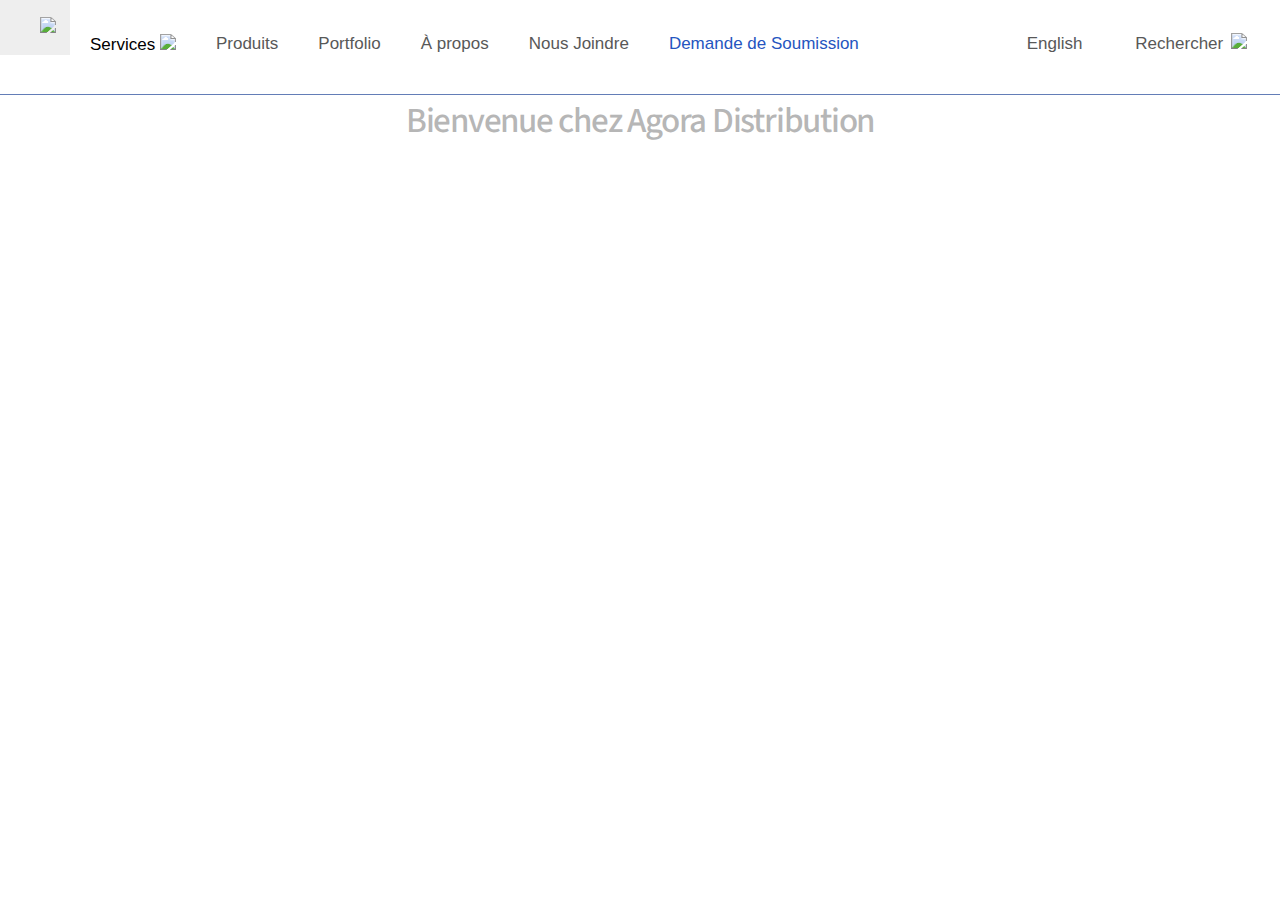
==== index.html @ 8563b791 "base from agora" ====
<!DOCTYPE HTML>
<html lang="fr">
<head>
	<title>Agora Distribution</title>
	<meta charset="utf-8" />
	<meta name="viewport" content="width=device-width, initial-scale=1, user-scalable=no" />
	<meta name="description" content="Agora Distribution offre un service de personnification de vêtements et d'accessoires promotionnels pour votre entreprise et pour les particuliers!"/>
	<meta name="keywords" content="Agora, Distribution, Sérigraphie, Impression, t-shirt, t shirt, printing, broderie, sublimation, tampographie, Montreal, Montréal">
	<link rel="stylesheet" href="assets/css/main.css" />
	<link rel="apple-touch-icon" sizes="180x180" href="apple-touch-icon.png">
	<link rel="icon" type="image/png" sizes="32x32" href="favicon-32x32.png">
	<link rel="icon" type="image/png" sizes="16x16" href="favicon-16x16.png">
	<link rel="manifest" href="site.webmanifest">
	<link rel="mask-icon" href="safari-pinned-tab.svg" color="#5bbad5">
	<meta name="msapplication-TileColor" content="#da532c">
	<meta name="theme-color" content="#ffffff">
	<noscript><link rel="stylesheet" href="assets/css/noscript.css" /></noscript>
</head>
<body class="is-preload" style="
background: url(images/screenprinting.jpg) no-repeat center center fixed;
-webkit-background-size: cover;
-moz-background-size: cover;
-o-background-size: cover;
background-size: cover;">

<!-- Wrapper -->
<div id="wrapper">

	<!-- Header -->
	<header>
		<!-- topnav -->

		<div class="topnav sticky" id="desktop-only" style="z-index:999999999 !important">
			<a href="index.html" style="padding:14px; padding-left:40px"><img src="images/agora-bleu-comp.png" height=62px /></a>

			<div class="dropdown first">
				<a href="services.html" class="dropbtn">Services <img src="images/arrow.svg" height=15px style="padding-top:4px;"/></a>
				<div class="dropdown-content">
					<a href="services-plus#serigraphie">Sérigraphie</a>
					<a href="services-plus.html#broderie">Broderie</a>
					<a href="services-plus.html#transfert">Transfert Vinyle</a>
					<a href="services-plus.html#sublimation">Sublimation</a>
					<a href="services-plus.html#articles">Articles Promotionnels</a>
					<a href="services-plus.html#impression">Impression Numérique</a>
					<a href="services-plus.html#tampographie">Tampographie</a>
					<a href="services-plus.html#design">Design & Infographie</a>
					<a href="services-plus.html#neon">Néon LED</a>
				</div>
			</div>

			<a href="produits.html">Produits</a>

			<a href="portfolio.html">Portfolio</a>

			<a href="apropos.html">À propos</a>

			<a href="contact.html">Nous Joindre</a>

			<a href="soumission.html">Demande de Soumission</a>

			<a href="rechercher.html" style="float: right;margin-right:1%;">Rechercher<img src="images/loupe.svg" color="black" width="18px" style="margin-left:8px;"/></a>

			<a href="en/index.html" style="float: right;margin-right:1%;">English</a>

		</div>

	</header>



	<body class="is-preload">
		<!-- Wrapper -->
		<div id="wrapper">

			<!-- Header -->
			<header id="header">
				<div class="inner">



					<!-- Nav -->
					<nav>
						<ul>
							<li><a href="#menu">Menu</a></li>
						</ul>
					</nav>

				</div>
			</header>

			<!-- Menu -->
			<nav id="menu" >
				<h2>Menu</h2>
				<hr style="margin-top:-10px">
				<ul>

					<li><a href="services.html">Services</a></li>
					<li><a href="produits.html">Produits</a></li>
					<li><a href="portfolio.html">Portfolio</a></li>
					<li><a href="apropos.html">À propos</a></li>
					<li><a href="contact.html">Nous Joindre</a></li>
					<li><a href="soumission.html">Demande de Soumission</a></li>
					<li><a href="rechercher.html">Rechercher</a></li>
					<li><a href="en/index.html">English</a></li>
				</ul>
			</nav>
		</div>
	</body>


	<!-- Main -->
	<div id="main">
		<div class="inner">





			<section class="tiles" >
				<article style="display: block;margin-top: -12px;margin-left: 31%;margin-right: auto;width: 42%;">
					<span class="image image-logo" >
						<img src="images/agora-distribution-logo-blanc.png" alt="Agora Distribution"/>
					</span>
					<a href="services.html"></a>
				</article>
			</section>
			<div class="row gtr-uniform">
				<div class="col-12 col-10-small off-1-small">
					<h1 style="text-align:center;color:#B6B6B6;font-weight:500;"> Bienvenue chez <span id="index-mobile"></span> Agora Distribution</h1>
				</div>
			</div>

		</div>
	</div>



</div> 

<!-- Scripts -->
<script src="assets/js/jquery.min.js"></script>
<script src="assets/js/browser.min.js"></script>
<script src="assets/js/breakpoints.min.js"></script>
<script src="assets/js/util.js"></script>
<script src="assets/js/main.js"></script>

</body>
</html>
---- assets/css/main.css ----
@import url(fontawesome-all.min.css);
@import url("https://fonts.googleapis.com/css?family=Source+Sans+Pro:300,700,900");


html, body, div, span, applet, object,
iframe, h1, h2, h3, h4, h5, h6, p, blockquote,
pre, a, abbr, acronym, address, big, cite,
code, del, dfn, em, img, ins, kbd, q, s, samp,
small, strike, strong, sub, sup, tt, var, b,
u, i, center, dl, dt, dd, ol, ul, li, fieldset,
form, label, legend, table, caption, tbody,
tfoot, thead, tr, th, td, article, aside,
canvas, details, embed, figure, figcaption,
footer, header, hgroup, menu, nav, output, ruby,
section, summary, time, mark, audio, video {
	margin: 0;
	padding: 0;
	border: 0;
	font-size: 100%;
	font: inherit;
	vertical-align: baseline;
}

article, aside, details, figcaption, figure,
footer, header, hgroup, menu, nav, section {display: block;}

body {
	line-height: 1;
}

ol, ul {
	list-style: none;
}

blockquote, q {
	quotes: none;
}

blockquote:before, blockquote:after, q:before, q:after {
	content: '';
	content: none;
}

table {
	border-collapse: collapse;
	border-spacing: 0;
}

body {
	-webkit-text-size-adjust: none;
}

mark {
	background-color: transparent;
	color: inherit;
}

input::-moz-focus-inner {
	border: 0;
	padding: 0;
}

input, select, textarea {
	-moz-appearance: none;
	-webkit-appearance: none;
	-ms-appearance: none;
	appearance: none;
}

/* Basic */

@-ms-viewport {
	width: device-width;
}

body {
	-ms-overflow-style: scrollbar;
}

@media screen and (max-width: 480px) {

	html, body {
		min-width: 320px;
	}

}

html {
	box-sizing: border-box;
}

*, *:before, *:after {
	box-sizing: inherit;
}

body {
	background: #ffffff;
}

body.is-preload *, body.is-preload *:before, body.is-preload *:after {
	-moz-animation: none !important;
	-webkit-animation: none !important;
	-ms-animation: none !important;
	animation: none !important;
	-moz-transition: none !important;
	-webkit-transition: none !important;
	-ms-transition: none !important;
	transition: none !important;
}

/* Type */

body, input, select, textarea {
	color: #585858;
	font-family: "Source Sans Pro", Helvetica, sans-serif;
	font-size: 16pt;
	font-weight: 300;
	line-height: 1.6;
}

@media screen and (max-width: 1680px) {

	body, input, select, textarea {
		font-size: 14pt;
	}

}

@media screen and (max-width: 1280px) {

	body, input, select, textarea {
		font-size: 12pt;
	}

}

a {
	-moz-transition: border-bottom-color 0.2s ease, color 0.2s ease;
	-webkit-transition: border-bottom-color 0.2s ease, color 0.2s ease;
	-ms-transition: border-bottom-color 0.2s ease, color 0.2s ease;
	transition: border-bottom-color 0.2s ease, color 0.2s ease;
	text-decoration: none;
	color: #585858;
	border-bottom: dotted 1px rgba(88, 88, 88, 0.5);
}

a:hover {
	border-bottom-color: transparent;
	color: #f2849e !important;
}

strong, b {
	font-weight: 900;
}

em, i {
	font-style: italic;
}

p {
	margin: 0 0 2em 0;
}

h1 {
	font-size: 2.2em;
	font-weight: 700;
	line-height: 1.3;
	margin: 0 0 1em 0;
	letter-spacing: -0.035em;
}

h1 a {
	color: inherit;
}

@media screen and (max-width: 736px) {

	h1 {
		font-size: 2em;
		margin: 0 0 1em 0;
	}

}

@media screen and (max-width: 360px) {

	h1 {
		font-size: 1.75em;
	}

}

h2, h3, h4, h5, h6 {
	font-weight: 900;
	line-height: 1.5;
	margin: 0 0 2em 0;
	text-transform: uppercase;
	letter-spacing: 0.35em;
}

h2 a, h3 a, h4 a, h5 a, h6 a {
	color: inherit;
}

h2 {
	font-size: 1.1em;
}

h3 {
	font-size: 1em;
}

h4 {
	font-size: 0.8em;
}

h5 {
	font-size: 0.8em;
}

h6 {
	font-size: 0.8em;
}

@media screen and (max-width: 980px) {

	h1 br, h2 br, h3 br, h4 br, h5 br, h6 br {
		display: none;
	}

}

@media screen and (max-width: 736px) {

	h2 {
		font-size: 1em;
	}

	h3 {
		font-size: 0.8em;
	}

}

sub {
	font-size: 0.8em;
	position: relative;
	top: 0.5em;
}

sup {
	font-size: 0.8em;
	position: relative;
	top: -0.5em;
}

blockquote {
	border-left: solid 4px #c9c9c9;
	font-style: italic;
	margin: 0 0 2em 0;
	padding: 0.5em 0 0.5em 2em;
}

code {
	background: rgba(144, 144, 144, 0.075);
	border-radius: 4px;
	border: solid 1px #c9c9c9;
	font-family: "Courier New", monospace;
	font-size: 0.9em;
	margin: 0 0.25em;
	padding: 0.25em 0.65em;
}

pre {
	-webkit-overflow-scrolling: touch;
	font-family: "Courier New", monospace;
	font-size: 0.9em;
	margin: 0 0 2em 0;
}

pre code {
	display: block;
	line-height: 1.75;
	padding: 1em 1.5em;
	overflow-x: auto;
}

hr {
	border: 0;
	border-bottom: solid 1px #c9c9c9;
	margin: 2em 0;
}

hr.major {
	margin: 3em 0;
}

.align-left {
	text-align: left;
}

.align-center {
	text-align: center;
}

.align-right {
	text-align: right;
}

/* Row */

.row {
	display: flex;
	flex-wrap: wrap;
	box-sizing: border-box;
	align-items: stretch;
}

.row > * {
	box-sizing: border-box;
}

.row.gtr-uniform > * > :last-child {
	margin-bottom: 0;
}

.row.aln-left {
	justify-content: flex-start;
}

.row.aln-center {
	justify-content: center;
}

.row.aln-right {
	justify-content: flex-end;
}

.row.aln-top {
	align-items: flex-start;
}

.row.aln-middle {
	align-items: center;
}

.row.aln-bottom {
	align-items: flex-end;
}

.row > .imp {
	order: -1;
}

.row > .col-1 {
	width: 8.33333%;
}

.row > .off-1 {
	margin-left: 8.33333%;
}

.row > .col-2 {
	width: 16.66667%;
}

.row > .off-2 {
	margin-left: 16.66667%;
}

.row > .col-3 {
	width: 25%;
}

.row > .off-3 {
	margin-left: 25%;
}

.row > .col-4 {
	width: 33.33333%;
}

.row > .off-4 {
	margin-left: 33.33333%;
}

.row > .col-5 {
	width: 41.66667%;
}

.row > .off-5 {
	margin-left: 41.66667%;
}

.row > .col-6 {
	width: 50%;
}

.row > .off-6 {
	margin-left: 50%;
}

.row > .col-7 {
	width: 58.33333%;
}

.row > .off-7 {
	margin-left: 58.33333%;
}

.row > .col-8 {
	width: 66.66667%;
}

.row > .off-8 {
	margin-left: 66.66667%;
}

.row > .col-9 {
	width: 75%;
}

.row > .off-9 {
	margin-left: 75%;
}

.row > .col-10 {
	width: 83.33333%;
}

.row > .off-10 {
	margin-left: 83.33333%;
}

.row > .col-11 {
	width: 91.66667%;
}

.row > .off-11 {
	margin-left: 91.66667%;
}

.row > .col-12 {
	width: 100%;
}

.row > .off-12 {
	margin-left: 100%;
}

.row.gtr-0 {
	margin-top: 0;
	margin-left: 0em;
}

.row.gtr-0 > * {
	padding: 0 0 0 0em;
}

.row.gtr-0.gtr-uniform {
	margin-top: 0em;
}

.row.gtr-0.gtr-uniform > * {
	padding-top: 0em;
}

.row.gtr-25 {
	margin-top: 0;
	margin-left: -0.5em;
}

.row.gtr-25 > * {
	padding: 0 0 0 0.5em;
}

.row.gtr-25.gtr-uniform {
	margin-top: -0.5em;
}

.row.gtr-25.gtr-uniform > * {
	padding-top: 0.5em;
}

.row.gtr-50 {
	margin-top: 0;
	margin-left: -1em;
}

.row.gtr-50 > * {
	padding: 0 0 0 1em;
}

.row.gtr-50.gtr-uniform {
	margin-top: -1em;
}

.row.gtr-50.gtr-uniform > * {
	padding-top: 1em;
}

.row {
	margin-top: 0;
	margin-left: -2em;
}

.row > * {
	padding: 0 0 0 2em;
}

.row.gtr-uniform {
	margin-top: -2em;
}

.row.gtr-uniform > * {
	padding-top: 2em;
}

.row.gtr-150 {
	margin-top: 0;
	margin-left: -3em;
}

.row.gtr-150 > * {
	padding: 0 0 0 3em;
}

.row.gtr-150.gtr-uniform {
	margin-top: -3em;
}

.row.gtr-150.gtr-uniform > * {
	padding-top: 3em;
}

.row.gtr-200 {
	margin-top: 0;
	margin-left: -4em;
}

.row.gtr-200 > * {
	padding: 0 0 0 4em;
}

.row.gtr-200.gtr-uniform {
	margin-top: -4em;
}

.row.gtr-200.gtr-uniform > * {
	padding-top: 4em;
}

@media screen and (max-width: 1680px) {

	.row {
		display: flex;
		flex-wrap: wrap;
		box-sizing: border-box;
		align-items: stretch;
	}

	.row > * {
		box-sizing: border-box;
	}

	.row.gtr-uniform > * > :last-child {
		margin-bottom: 0;
	}

	.row.aln-left {
		justify-content: flex-start;
	}

	.row.aln-center {
		justify-content: center;
	}

	.row.aln-right {
		justify-content: flex-end;
	}

	.row.aln-top {
		align-items: flex-start;
	}

	.row.aln-middle {
		align-items: center;
	}

	.row.aln-bottom {
		align-items: flex-end;
	}

	.row > .imp-xlarge {
		order: -1;
	}

	.row > .col-1-xlarge {
		width: 8.33333%;
	}

	.row > .off-1-xlarge {
		margin-left: 8.33333%;
	}

	.row > .col-2-xlarge {
		width: 16.66667%;
	}

	.row > .off-2-xlarge {
		margin-left: 16.66667%;
	}

	.row > .col-3-xlarge {
		width: 25%;
	}

	.row > .off-3-xlarge {
		margin-left: 25%;
	}

	.row > .col-4-xlarge {
		width: 33.33333%;
	}

	.row > .off-4-xlarge {
		margin-left: 33.33333%;
	}

	.row > .col-5-xlarge {
		width: 41.66667%;
	}

	.row > .off-5-xlarge {
		margin-left: 41.66667%;
	}

	.row > .col-6-xlarge {
		width: 50%;
	}

	.row > .off-6-xlarge {
		margin-left: 50%;
	}

	.row > .col-7-xlarge {
		width: 58.33333%;
	}

	.row > .off-7-xlarge {
		margin-left: 58.33333%;
	}

	.row > .col-8-xlarge {
		width: 66.66667%;
	}

	.row > .off-8-xlarge {
		margin-left: 66.66667%;
	}

	.row > .col-9-xlarge {
		width: 75%;
	}

	.row > .off-9-xlarge {
		margin-left: 75%;
	}

	.row > .col-10-xlarge {
		width: 83.33333%;
	}

	.row > .off-10-xlarge {
		margin-left: 83.33333%;
	}

	.row > .col-11-xlarge {
		width: 91.66667%;
	}

	.row > .off-11-xlarge {
		margin-left: 91.66667%;
	}

	.row > .col-12-xlarge {
		width: 100%;
	}

	.row > .off-12-xlarge {
		margin-left: 100%;
	}

	.row.gtr-0 {
		margin-top: 0;
		margin-left: 0em;
	}

	.row.gtr-0 > * {
		padding: 0 0 0 0em;
	}

	.row.gtr-0.gtr-uniform {
		margin-top: 0em;
	}

	.row.gtr-0.gtr-uniform > * {
		padding-top: 0em;
	}

	.row.gtr-25 {
		margin-top: 0;
		margin-left: -0.5em;
	}

	.row.gtr-25 > * {
		padding: 0 0 0 0.5em;
	}

	.row.gtr-25.gtr-uniform {
		margin-top: -0.5em;
	}

	.row.gtr-25.gtr-uniform > * {
		padding-top: 0.5em;
	}

	.row.gtr-50 {
		margin-top: 0;
		margin-left: -1em;
	}

	.row.gtr-50 > * {
		padding: 0 0 0 1em;
	}

	.row.gtr-50.gtr-uniform {
		margin-top: -1em;
	}

	.row.gtr-50.gtr-uniform > * {
		padding-top: 1em;
	}

	.row {
		margin-top: 0;
		margin-left: -2em;
	}

	.row > * {
		padding: 0 0 0 2em;
	}

	.row.gtr-uniform {
		margin-top: -2em;
	}

	.row.gtr-uniform > * {
		padding-top: 2em;
	}

	.row.gtr-150 {
		margin-top: 0;
		margin-left: -3em;
	}

	.row.gtr-150 > * {
		padding: 0 0 0 3em;
	}

	.row.gtr-150.gtr-uniform {
		margin-top: -3em;
	}

	.row.gtr-150.gtr-uniform > * {
		padding-top: 3em;
	}

	.row.gtr-200 {
		margin-top: 0;
		margin-left: -4em;
	}

	.row.gtr-200 > * {
		padding: 0 0 0 4em;
	}

	.row.gtr-200.gtr-uniform {
		margin-top: -4em;
	}

	.row.gtr-200.gtr-uniform > * {
		padding-top: 4em;
	}

}

@media screen and (max-width: 1280px) {

	.row {
		display: flex;
		flex-wrap: wrap;
		box-sizing: border-box;
		align-items: stretch;
	}

	.row > * {
		box-sizing: border-box;
	}

	.row.gtr-uniform > * > :last-child {
		margin-bottom: 0;
	}

	.row.aln-left {
		justify-content: flex-start;
	}

	.row.aln-center {
		justify-content: center;
	}

	.row.aln-right {
		justify-content: flex-end;
	}

	.row.aln-top {
		align-items: flex-start;
	}

	.row.aln-middle {
		align-items: center;
	}

	.row.aln-bottom {
		align-items: flex-end;
	}

	.row > .imp-large {
		order: -1;
	}

	.row > .col-1-large {
		width: 8.33333%;
	}

	.row > .off-1-large {
		margin-left: 8.33333%;
	}

	.row > .col-2-large {
		width: 16.66667%;
	}

	.row > .off-2-large {
		margin-left: 16.66667%;
	}

	.row > .col-3-large {
		width: 25%;
	}

	.row > .off-3-large {
		margin-left: 25%;
	}

	.row > .col-4-large {
		width: 33.33333%;
	}

	.row > .off-4-large {
		margin-left: 33.33333%;
	}

	.row > .col-5-large {
		width: 41.66667%;
	}

	.row > .off-5-large {
		margin-left: 41.66667%;
	}

	.row > .col-6-large {
		width: 50%;
	}

	.row > .off-6-large {
		margin-left: 50%;
	}

	.row > .col-7-large {
		width: 58.33333%;
	}

	.row > .off-7-large {
		margin-left: 58.33333%;
	}

	.row > .col-8-large {
		width: 66.66667%;
	}

	.row > .off-8-large {
		margin-left: 66.66667%;
	}

	.row > .col-9-large {
		width: 75%;
	}

	.row > .off-9-large {
		margin-left: 75%;
	}

	.row > .col-10-large {
		width: 83.33333%;
	}

	.row > .off-10-large {
		margin-left: 83.33333%;
	}

	.row > .col-11-large {
		width: 91.66667%;
	}

	.row > .off-11-large {
		margin-left: 91.66667%;
	}

	.row > .col-12-large {
		width: 100%;
	}

	.row > .off-12-large {
		margin-left: 100%;
	}

	.row.gtr-0 {
		margin-top: 0;
		margin-left: 0em;
	}

	.row.gtr-0 > * {
		padding: 0 0 0 0em;
	}

	.row.gtr-0.gtr-uniform {
		margin-top: 0em;
	}

	.row.gtr-0.gtr-uniform > * {
		padding-top: 0em;
	}

	.row.gtr-25 {
		margin-top: 0;
		margin-left: -0.5em;
	}

	.row.gtr-25 > * {
		padding: 0 0 0 0.5em;
	}

	.row.gtr-25.gtr-uniform {
		margin-top: -0.5em;
	}

	.row.gtr-25.gtr-uniform > * {
		padding-top: 0.5em;
	}

	.row.gtr-50 {
		margin-top: 0;
		margin-left: -1em;
	}

	.row.gtr-50 > * {
		padding: 0 0 0 1em;
	}

	.row.gtr-50.gtr-uniform {
		margin-top: -1em;
	}

	.row.gtr-50.gtr-uniform > * {
		padding-top: 1em;
	}

	.row {
		margin-top: 0;
		margin-left: -2em;
	}

	.row > * {
		padding: 0 0 0 2em;
	}

	.row.gtr-uniform {
		margin-top: -2em;
	}

	.row.gtr-uniform > * {
		padding-top: 2em;
	}

	.row.gtr-150 {
		margin-top: 0;
		margin-left: -3em;
	}

	.row.gtr-150 > * {
		padding: 0 0 0 3em;
	}

	.row.gtr-150.gtr-uniform {
		margin-top: -3em;
	}

	.row.gtr-150.gtr-uniform > * {
		padding-top: 3em;
	}

	.row.gtr-200 {
		margin-top: 0;
		margin-left: -4em;
	}

	.row.gtr-200 > * {
		padding: 0 0 0 4em;
	}

	.row.gtr-200.gtr-uniform {
		margin-top: -4em;
	}

	.row.gtr-200.gtr-uniform > * {
		padding-top: 4em;
	}

}

@media screen and (max-width: 980px) {

	.row {
		display: flex;
		flex-wrap: wrap;
		box-sizing: border-box;
		align-items: stretch;
	}

	.row > * {
		box-sizing: border-box;
	}

	.row.gtr-uniform > * > :last-child {
		margin-bottom: 0;
	}

	.row.aln-left {
		justify-content: flex-start;
	}

	.row.aln-center {
		justify-content: center;
	}

	.row.aln-right {
		justify-content: flex-end;
	}

	.row.aln-top {
		align-items: flex-start;
	}

	.row.aln-middle {
		align-items: center;
	}

	.row.aln-bottom {
		align-items: flex-end;
	}

	.row > .imp-medium {
		order: -1;
	}

	.row > .col-1-medium {
		width: 8.33333%;
	}

	.row > .off-1-medium {
		margin-left: 8.33333%;
	}

	.row > .col-2-medium {
		width: 16.66667%;
	}

	.row > .off-2-medium {
		margin-left: 16.66667%;
	}

	.row > .col-3-medium {
		width: 25%;
	}

	.row > .off-3-medium {
		margin-left: 25%;
	}

	.row > .col-4-medium {
		width: 33.33333%;
	}

	.row > .off-4-medium {
		margin-left: 33.33333%;
	}

	.row > .col-5-medium {
		width: 41.66667%;
	}

	.row > .off-5-medium {
		margin-left: 41.66667%;
	}

	.row > .col-6-medium {
		width: 50%;
	}

	.row > .off-6-medium {
		margin-left: 50%;
	}

	.row > .col-7-medium {
		width: 58.33333%;
	}

	.row > .off-7-medium {
		margin-left: 58.33333%;
	}

	.row > .col-8-medium {
		width: 66.66667%;
	}

	.row > .off-8-medium {
		margin-left: 66.66667%;
	}

	.row > .col-9-medium {
		width: 75%;
	}

	.row > .off-9-medium {
		margin-left: 75%;
	}

	.row > .col-10-medium {
		width: 83.33333%;
	}

	.row > .off-10-medium {
		margin-left: 83.33333%;
	}

	.row > .col-11-medium {
		width: 91.66667%;
	}

	.row > .off-11-medium {
		margin-left: 91.66667%;
	}

	.row > .col-12-medium {
		width: 100%;
	}

	.row > .off-12-medium {
		margin-left: 100%;
	}

	.row.gtr-0 {
		margin-top: 0;
		margin-left: 0em;
	}

	.row.gtr-0 > * {
		padding: 0 0 0 0em;
	}

	.row.gtr-0.gtr-uniform {
		margin-top: 0em;
	}

	.row.gtr-0.gtr-uniform > * {
		padding-top: 0em;
	}

	.row.gtr-25 {
		margin-top: 0;
		margin-left: -0.375em;
	}

	.row.gtr-25 > * {
		padding: 0 0 0 0.375em;
	}

	.row.gtr-25.gtr-uniform {
		margin-top: -0.375em;
	}

	.row.gtr-25.gtr-uniform > * {
		padding-top: 0.375em;
	}

	.row.gtr-50 {
		margin-top: 0;
		margin-left: -0.75em;
	}

	.row.gtr-50 > * {
		padding: 0 0 0 0.75em;
	}

	.row.gtr-50.gtr-uniform {
		margin-top: -0.75em;
	}

	.row.gtr-50.gtr-uniform > * {
		padding-top: 0.75em;
	}

	.row {
		margin-top: 0;
		margin-left: -1.5em;
	}

	.row > * {
		padding: 0 0 0 1.5em;
	}

	.row.gtr-uniform {
		margin-top: -1.5em;
	}

	.row.gtr-uniform > * {
		padding-top: 1.5em;
	}

	.row.gtr-150 {
		margin-top: 0;
		margin-left: -2.25em;
	}

	.row.gtr-150 > * {
		padding: 0 0 0 2.25em;
	}

	.row.gtr-150.gtr-uniform {
		margin-top: -2.25em;
	}

	.row.gtr-150.gtr-uniform > * {
		padding-top: 2.25em;
	}

	.row.gtr-200 {
		margin-top: 0;
		margin-left: -3em;
	}

	.row.gtr-200 > * {
		padding: 0 0 0 3em;
	}

	.row.gtr-200.gtr-uniform {
		margin-top: -3em;
	}

	.row.gtr-200.gtr-uniform > * {
		padding-top: 3em;
	}

}

@media screen and (max-width: 736px) {

	.row {
		display: flex;
		flex-wrap: wrap;
		box-sizing: border-box;
		align-items: stretch;
	}

	.row > * {
		box-sizing: border-box;
	}

	.row.gtr-uniform > * > :last-child {
		margin-bottom: 0;
	}

	.row.aln-left {
		justify-content: flex-start;
	}

	.row.aln-center {
		justify-content: center;
	}

	.row.aln-right {
		justify-content: flex-end;
	}

	.row.aln-top {
		align-items: flex-start;
	}

	.row.aln-middle {
		align-items: center;
	}

	.row.aln-bottom {
		align-items: flex-end;
	}

	.row > .imp-small {
		order: -1;
	}

	.row > .col-1-small {
		width: 8.33333%;
	}

	.row > .off-1-small {
		margin-left: 8.33333%;
	}

	.row > .col-2-small {
		width: 16.66667%;
	}

	.row > .off-2-small {
		margin-left: 16.66667%;
	}

	.row > .col-3-small {
		width: 25%;
	}

	.row > .off-3-small {
		margin-left: 25%;
	}

	.row > .col-4-small {
		width: 33.33333%;
	}

	.row > .off-4-small {
		margin-left: 33.33333%;
	}

	.row > .col-5-small {
		width: 41.66667%;
	}

	.row > .off-5-small {
		margin-left: 41.66667%;
	}

	.row > .col-6-small {
		width: 50%;
	}

	.row > .off-6-small {
		margin-left: 50%;
	}

	.row > .col-7-small {
		width: 58.33333%;
	}

	.row > .off-7-small {
		margin-left: 58.33333%;
	}

	.row > .col-8-small {
		width: 66.66667%;
	}

	.row > .off-8-small {
		margin-left: 66.66667%;
	}

	.row > .col-9-small {
		width: 75%;
	}

	.row > .off-9-small {
		margin-left: 75%;
	}

	.row > .col-10-small {
		width: 83.33333%;
	}

	.row > .off-10-small {
		margin-left: 83.33333%;
	}

	.row > .col-11-small {
		width: 91.66667%;
	}

	.row > .off-11-small {
		margin-left: 91.66667%;
	}

	.row > .col-12-small {
		width: 100%;
	}

	.row > .off-12-small {
		margin-left: 100%;
	}

	.row.gtr-0 {
		margin-top: 0;
		margin-left: 0em;
	}

	.row.gtr-0 > * {
		padding: 0 0 0 0em;
	}

	.row.gtr-0.gtr-uniform {
		margin-top: 0em;
	}

	.row.gtr-0.gtr-uniform > * {
		padding-top: 0em;
	}

	.row.gtr-25 {
		margin-top: 0;
		margin-left: -0.25em;
	}

	.row.gtr-25 > * {
		padding: 0 0 0 0.25em;
	}

	.row.gtr-25.gtr-uniform {
		margin-top: -0.25em;
	}

	.row.gtr-25.gtr-uniform > * {
		padding-top: 0.25em;
	}

	.row.gtr-50 {
		margin-top: 0;
		margin-left: -0.5em;
	}

	.row.gtr-50 > * {
		padding: 0 0 0 0.5em;
	}

	.row.gtr-50.gtr-uniform {
		margin-top: -0.5em;
	}

	.row.gtr-50.gtr-uniform > * {
		padding-top: 0.5em;
	}

	.row {
		margin-top: 0;
		margin-left: -1em;
	}

	.row > * {
		padding: 0 0 0 1em;
	}

	.row.gtr-uniform {
		margin-top: -1em;
	}

	.row.gtr-uniform > * {
		padding-top: 1em;
	}

	.row.gtr-150 {
		margin-top: 0;
		margin-left: -1.5em;
	}

	.row.gtr-150 > * {
		padding: 0 0 0 1.5em;
	}

	.row.gtr-150.gtr-uniform {
		margin-top: -1.5em;
	}

	.row.gtr-150.gtr-uniform > * {
		padding-top: 1.5em;
	}

	.row.gtr-200 {
		margin-top: 0;
		margin-left: -2em;
	}

	.row.gtr-200 > * {
		padding: 0 0 0 2em;
	}

	.row.gtr-200.gtr-uniform {
		margin-top: -2em;
	}

	.row.gtr-200.gtr-uniform > * {
		padding-top: 2em;
	}

}

@media screen and (max-width: 480px) {

	.row {
		display: flex;
		flex-wrap: wrap;
		box-sizing: border-box;
		align-items: stretch;
	}

	.row > * {
		box-sizing: border-box;
	}

	.row.gtr-uniform > * > :last-child {
		margin-bottom: 0;
	}

	.row.aln-left {
		justify-content: flex-start;
	}

	.row.aln-center {
		justify-content: center;
	}

	.row.aln-right {
		justify-content: flex-end;
	}

	.row.aln-top {
		align-items: flex-start;
	}

	.row.aln-middle {
		align-items: center;
	}

	.row.aln-bottom {
		align-items: flex-end;
	}

	.row > .imp-xsmall {
		order: -1;
	}

	.row > .col-1-xsmall {
		width: 8.33333%;
	}

	.row > .off-1-xsmall {
		margin-left: 8.33333%;
	}

	.row > .col-2-xsmall {
		width: 16.66667%;
	}

	.row > .off-2-xsmall {
		margin-left: 16.66667%;
	}

	.row > .col-3-xsmall {
		width: 25%;
	}

	.row > .off-3-xsmall {
		margin-left: 25%;
	}

	.row > .col-4-xsmall {
		width: 33.33333%;
	}

	.row > .off-4-xsmall {
		margin-left: 33.33333%;
	}

	.row > .col-5-xsmall {
		width: 41.66667%;
	}

	.row > .off-5-xsmall {
		margin-left: 41.66667%;
	}

	.row > .col-6-xsmall {
		width: 50%;
	}

	.row > .off-6-xsmall {
		margin-left: 50%;
	}

	.row > .col-7-xsmall {
		width: 58.33333%;
	}

	.row > .off-7-xsmall {
		margin-left: 58.33333%;
	}

	.row > .col-8-xsmall {
		width: 66.66667%;
	}

	.row > .off-8-xsmall {
		margin-left: 66.66667%;
	}

	.row > .col-9-xsmall {
		width: 75%;
	}

	.row > .off-9-xsmall {
		margin-left: 75%;
	}

	.row > .col-10-xsmall {
		width: 83.33333%;
	}

	.row > .off-10-xsmall {
		margin-left: 83.33333%;
	}

	.row > .col-11-xsmall {
		width: 91.66667%;
	}

	.row > .off-11-xsmall {
		margin-left: 91.66667%;
	}

	.row > .col-12-xsmall {
		width: 100%;
	}

	.row > .off-12-xsmall {
		margin-left: 100%;
	}

	.row.gtr-0 {
		margin-top: 0;
		margin-left: 0em;
	}

	.row.gtr-0 > * {
		padding: 0 0 0 0em;
	}

	.row.gtr-0.gtr-uniform {
		margin-top: 0em;
	}

	.row.gtr-0.gtr-uniform > * {
		padding-top: 0em;
	}

	.row.gtr-25 {
		margin-top: 0;
		margin-left: -0.25em;
	}

	.row.gtr-25 > * {
		padding: 0 0 0 0.25em;
	}

	.row.gtr-25.gtr-uniform {
		margin-top: -0.25em;
	}

	.row.gtr-25.gtr-uniform > * {
		padding-top: 0.25em;
	}

	.row.gtr-50 {
		margin-top: 0;
		margin-left: -0.5em;
	}

	.row.gtr-50 > * {
		padding: 0 0 0 0.5em;
	}

	.row.gtr-50.gtr-uniform {
		margin-top: -0.5em;
	}

	.row.gtr-50.gtr-uniform > * {
		padding-top: 0.5em;
	}

	.row {
		margin-top: 0;
		margin-left: -1em;
	}

	.row > * {
		padding: 0 0 0 1em;
	}

	.row.gtr-uniform {
		margin-top: -1em;
	}

	.row.gtr-uniform > * {
		padding-top: 1em;
	}

	.row.gtr-150 {
		margin-top: 0;
		margin-left: -1.5em;
	}

	.row.gtr-150 > * {
		padding: 0 0 0 1.5em;
	}

	.row.gtr-150.gtr-uniform {
		margin-top: -1.5em;
	}

	.row.gtr-150.gtr-uniform > * {
		padding-top: 1.5em;
	}

	.row.gtr-200 {
		margin-top: 0;
		margin-left: -2em;
	}

	.row.gtr-200 > * {
		padding: 0 0 0 2em;
	}

	.row.gtr-200.gtr-uniform {
		margin-top: -2em;
	}

	.row.gtr-200.gtr-uniform > * {
		padding-top: 2em;
	}

}

/* Section/Article */

section.special, article.special {
	text-align: center;
}

header p {
	margin-top: -1em;
}

@media screen and (max-width: 736px) {

	header p {
		margin-top: 0;
	}

}

/* Icon */

.icon {
	text-decoration: none;
	border-bottom: none;
	position: relative;
}

.icon:before {
	-moz-osx-font-smoothing: grayscale;
	-webkit-font-smoothing: antialiased;
	display: inline-block;
	font-style: normal;
	font-variant: normal;
	text-rendering: auto;
	line-height: 1;
	text-transform: none !important;
	font-family: 'Font Awesome 5 Free';
	font-weight: 400;
}

.icon > .label {
	display: none;
}

.icon:before {
	line-height: inherit;
}

.icon.solid:before {
	font-weight: 900;
}

.icon.brands:before {
	font-family: 'Font Awesome 5 Brands';
}

.icon.style2 {
	-moz-transition: background-color 0.2s ease-in-out, color 0.2s ease-in-out, border-color 0.2s ease-in-out;
	-webkit-transition: background-color 0.2s ease-in-out, color 0.2s ease-in-out, border-color 0.2s ease-in-out;
	-ms-transition: background-color 0.2s ease-in-out, color 0.2s ease-in-out, border-color 0.2s ease-in-out;
	transition: background-color 0.2s ease-in-out, color 0.2s ease-in-out, border-color 0.2s ease-in-out;
	background-color: transparent;
	border: solid 1px #c9c9c9;
	border-radius: 4px;
	width: 2.65em;
	height: 2.65em;
	display: inline-block;
	text-align: center;
	line-height: 2.65em;
	color: inherit;
}

.icon.style2:before {
	font-size: 1.1em;
}

.icon.style2:hover {
	color: #f2849e;
	border-color: #f2849e;
}

.icon.style2:active {
	background-color: rgba(242, 132, 158, 0.1);
}

/* List */

ol {
	list-style: decimal;
	margin: 0 0 2em 0;
	padding-left: 1.25em;
}

ol li {
	padding-left: 0.25em;
}

ul {
	list-style: disc;
	margin: 0 0 2em 0;
	padding-left: 1em;
}

ul li {
	padding-left: 0.5em;
}

ul.alt {
	list-style: none;
	padding-left: 0;
}

ul.alt li {
	border-top: solid 1px #c9c9c9;
	padding: 0.5em 0;
}

ul.alt li:first-child {
	border-top: 0;
	padding-top: 0;
}

dl {
	margin: 0 0 2em 0;
}

dl dt {
	display: block;
	font-weight: 900;
	margin: 0 0 1em 0;
}

dl dd {
	margin-left: 2em;
}

/* Actions */

ul.actions {
	display: -moz-flex;
	display: -webkit-flex;
	display: -ms-flex;
	display: flex;
	cursor: default;
	list-style: none;
	margin-left: -1em;
	padding-left: 0;
}

ul.actions li {
	padding: 0 0 0 1em;
	vertical-align: middle;
}

ul.actions.special {
	-moz-justify-content: center;
	-webkit-justify-content: center;
	-ms-justify-content: center;
	justify-content: center;
	width: 100%;
	margin-left: 0;
}

ul.actions.special li:first-child {
	padding-left: 0;
}

ul.actions.stacked {
	-moz-flex-direction: column;
	-webkit-flex-direction: column;
	-ms-flex-direction: column;
	flex-direction: column;
	margin-left: 0;
}

ul.actions.stacked li {
	padding: 1.3em 0 0 0;
}

ul.actions.stacked li:first-child {
	padding-top: 0;
}

ul.actions.fit {
	width: calc(100% + 1em);
}

ul.actions.fit li {
	-moz-flex-grow: 1;
	-webkit-flex-grow: 1;
	-ms-flex-grow: 1;
	flex-grow: 1;
	-moz-flex-shrink: 1;
	-webkit-flex-shrink: 1;
	-ms-flex-shrink: 1;
	flex-shrink: 1;
	width: 100%;
}

ul.actions.fit li > * {
	width: 100%;
}

ul.actions.fit.stacked {
	width: 100%;
}

@media screen and (max-width: 480px) {

	ul.actions:not(.fixed) {
		-moz-flex-direction: column;
		-webkit-flex-direction: column;
		-ms-flex-direction: column;
		flex-direction: column;
		margin-left: 0;
		width: 100% !important;
	}

	ul.actions:not(.fixed) li {
		-moz-flex-grow: 1;
		-webkit-flex-grow: 1;
		-ms-flex-grow: 1;
		flex-grow: 1;
		-moz-flex-shrink: 1;
		-webkit-flex-shrink: 1;
		-ms-flex-shrink: 1;
		flex-shrink: 1;
		padding: 1em 0 0 0;
		text-align: center;
		width: 100%;
	}

	ul.actions:not(.fixed) li > * {
		width: 100%;
	}

	ul.actions:not(.fixed) li:first-child {
		padding-top: 0;
	}

	ul.actions:not(.fixed) li input[type="submit"],
	ul.actions:not(.fixed) li input[type="reset"],
	ul.actions:not(.fixed) li input[type="button"],
	ul.actions:not(.fixed) li button,
	ul.actions:not(.fixed) li .button {
		width: 100%;
	}

	ul.actions:not(.fixed) li input[type="submit"].icon:before,
	ul.actions:not(.fixed) li input[type="reset"].icon:before,
	ul.actions:not(.fixed) li input[type="button"].icon:before,
	ul.actions:not(.fixed) li button.icon:before,
	ul.actions:not(.fixed) li .button.icon:before {
		margin-left: -0.5rem;
	}

}

/* Icons */

ul.icons {
	cursor: default;
	list-style: none;
	padding-left: 0;
	margin: -1em 0 2em -1em;
}

ul.icons li {
	display: inline-block;
	padding: 1em 0 0 1em;
}

/* Form */

form {
	margin: 0 0 2em 0;
	overflow-x: hidden;
}

form > :last-child {
	margin-bottom: 0;
}

form > .fields {
	display: -moz-flex;
	display: -webkit-flex;
	display: -ms-flex;
	display: flex;
	-moz-flex-wrap: wrap;
	-webkit-flex-wrap: wrap;
	-ms-flex-wrap: wrap;
	flex-wrap: wrap;
	width: calc(100% + 3em);
	margin: -1.5em 0 2em -1.5em;
}

form > .fields > .field {
	-moz-flex-grow: 0;
	-webkit-flex-grow: 0;
	-ms-flex-grow: 0;
	flex-grow: 0;
	-moz-flex-shrink: 0;
	-webkit-flex-shrink: 0;
	-ms-flex-shrink: 0;
	flex-shrink: 0;
	padding: 1.5em 0 0 1.5em;
	width: calc(100% - 1.5em);
}

form > .fields > .field.half {
	width: calc(50% - 0.75em);
}

form > .fields > .field.third {
	width: calc(100%/3 - 0.5em);
}

form > .fields > .field.quarter {
	width: calc(25% - 0.375em);
}

form > .fields > .field > .demi-field {
	width: calc(100%/3 - 0.375em);
}

@media screen and (max-width: 480px) {

	form > .fields {
		width: calc(100% + 3em);
		margin: -1.5em 0 2em -1.5em;
	}

	form > .fields > .field {
		padding: 1.5em 0 0 1.5em;
		width: calc(100% - 1.5em);
	}

	form > .fields > .field.half {
		width: calc(100% - 1.5em);
	}

	form > .fields > .field.third {
		width: calc(100% - 1.5em);
	}

	form > .fields > .field.quarter {
		width: calc(100% - 1.5em);
	}

	form > .fields > .field > .demi-field {
		width: calc(100%);
	}

}

label {
	display: block;
	font-size: 0.9em;
	font-weight: 900;
	margin: 0 0 1em 0;
}

input[type="text"],
input[type="password"],
input[type="email"],
input[type="tel"],
input[type="adresse"],
select,
textarea {
	-moz-appearance: none;
	-webkit-appearance: none;
	-ms-appearance: none;
	appearance: none;
	background-color: transparent;
	border: none;
	border-radius: 0;
	border-bottom: solid 1px #c9c9c9;
	color: inherit;
	display: block;
	outline: 0;
	padding: 0;
	text-decoration: none;
	width: 100%;
}

input[type="text"]:invalid,
input[type="password"]:invalid,
input[type="email"]:invalid,
input[type="tel"]:invalid,
select:invalid,
textarea:invalid {
	box-shadow: none;
}

input[type="text"]:focus,
input[type="password"]:focus,
input[type="email"]:focus,
input[type="tel"]:focus,
input[type="adresse"]:focus,
select:focus,
textarea:focus {
	border-bottom-color: #f2849e;
	box-shadow: inset 0 -1px 0 0 #f2849e;
}

select {
	background-image: url("data:image/svg+xml;charset=utf8,%3Csvg xmlns='http://www.w3.org/2000/svg' width='40' height='40' preserveAspectRatio='none' viewBox='0 0 40 40'%3E%3Cpath d='M9.4,12.3l10.4,10.4l10.4-10.4c0.2-0.2,0.5-0.4,0.9-0.4c0.3,0,0.6,0.1,0.9,0.4l3.3,3.3c0.2,0.2,0.4,0.5,0.4,0.9 c0,0.4-0.1,0.6-0.4,0.9L20.7,31.9c-0.2,0.2-0.5,0.4-0.9,0.4c-0.3,0-0.6-0.1-0.9-0.4L4.3,17.3c-0.2-0.2-0.4-0.5-0.4-0.9 c0-0.4,0.1-0.6,0.4-0.9l3.3-3.3c0.2-0.2,0.5-0.4,0.9-0.4S9.1,12.1,9.4,12.3z' fill='%23c9c9c9' /%3E%3C/svg%3E");
	background-size: 1.25rem;
	background-repeat: no-repeat;
	background-position: calc(100% - 1rem) center;
	height: 3em;
	padding-right: 3em;
	text-overflow: ellipsis;
}

select option {
	background: #ffffff;
}

select:focus::-ms-value {
	background-color: transparent;
}

select::-ms-expand {
	display: none;
}

input[type="text"],
input[type="password"],
input[type="email"],
select {
	height: 3em;
}

textarea {
	padding: 0;
	min-height: 3.75em;
}

input[type="checkbox"],
input[type="radio"] {
	-moz-appearance: none;
	-webkit-appearance: none;
	-ms-appearance: none;
	appearance: none;
	display: block;
	float: left;
	margin-right: -2em;
	opacity: 0;
	width: 1em;
	z-index: -1;
}

input[type="checkbox"] + label,
input[type="radio"] + label {
	text-decoration: none;
	color: #585858;
	cursor: pointer;
	display: inline-block;
	font-size: 1em;
	font-weight: 300;
	padding-left: 2.55em;
	padding-right: 0.75em;
	position: relative;
}

input[type="checkbox"] + label:before,
input[type="radio"] + label:before {
	-moz-osx-font-smoothing: grayscale;
	-webkit-font-smoothing: antialiased;
	display: inline-block;
	font-style: normal;
	font-variant: normal;
	text-rendering: auto;
	line-height: 1;
	text-transform: none !important;
	font-family: 'Font Awesome 5 Free';
	font-weight: 900;
}

input[type="checkbox"] + label:before,
input[type="radio"] + label:before {
	border-radius: 4px;
	border: solid 1px #c9c9c9;
	content: '';
	display: inline-block;
	font-size: 0.8em;
	height: 2.25em;
	left: 0;
	line-height: 2.25em;
	position: absolute;
	text-align: center;
	top: 0;
	width: 2.25em;
}

input[type="checkbox"]:checked + label:before,
input[type="radio"]:checked + label:before {
	background: #585858;
	border-color: #585858;
	color: #ffffff;
	content: '\f00c';
}

input[type="checkbox"]:focus + label:before,
input[type="radio"]:focus + label:before {
	border-color: #f2849e;
	box-shadow: 0 0 0 1px #f2849e;
}

input[type="checkbox"] + label:before {
	border-radius: 4px;
}

input[type="radio"] + label:before {
	border-radius: 100%;
}

/* Box */

.box {
	border-radius: 4px;
	border: solid 1px #c9c9c9;
	margin-bottom: 2em;
	padding: 1.5em;
}

.box > :last-child,
.box > :last-child > :last-child,
.box > :last-child > :last-child > :last-child {
	margin-bottom: 0;
}

.box.alt {
	border: 0;
	border-radius: 0;
	padding: 0;
}

/* Image */

.image {
	border-radius: 4px;
	border: 0;
	display: inline-block;
	position: relative;
	z-index: -999;
}

.image img {
	border-radius: 4px;
	display: block;
}

.image.left, .image.right {
	max-width: 40%;
}

.image.left img, .image.right img {
	width: 100%;
}

.image.left {
	float: left;
	padding: 0 1.5em 1em 0;
	top: 0.25em;
}

.image.right {
	float: right;
	padding: 0 0 1em 1.5em;
	top: 0.25em;
}

.image.fit {
	display: block;
	margin: 0 0 2em 0;
	width: 100%;
}

.image.fit img {
	width: 100%;
}

.image.main {
	display: block;
	margin: 0 0 3em 0;
	width: 100%;
}

.image.main img {
	width: 100%;
}

@media screen and (max-width: 736px) {

	.image.main {
		margin: 0 0 2em 0;
	}

}

/* Table */

.table-wrapper {
	-webkit-overflow-scrolling: touch;
	overflow-x: auto;
}

table {
	margin: 0 0 2em 0;
	width: 100%;
}

table tbody tr {
	border: solid 1px #c9c9c9;
	border-left: 0;
	border-right: 0;
}

table tbody tr:nth-child(2n + 1) {
	background-color: rgba(144, 144, 144, 0.075);
}

table td {
	padding: 0.75em 0.75em;
}

table th {
	font-size: 0.9em;
	font-weight: 900;
	padding: 0 0.75em 0.75em 0.75em;
	text-align: left;
}

table thead {
	border-bottom: solid 2px #c9c9c9;
}

table tfoot {
	border-top: solid 2px #c9c9c9;
}

table.alt {
	border-collapse: separate;
}

table.alt tbody tr td {
	border: solid 1px #c9c9c9;
	border-left-width: 0;
	border-top-width: 0;
}

table.alt tbody tr td:first-child {
	border-left-width: 1px;
}

table.alt tbody tr:first-child td {
	border-top-width: 1px;
}

table.alt thead {
	border-bottom: 0;
}

table.alt tfoot {
	border-top: 0;
}

/* Button */

input[type="submit"],
input[type="reset"],
input[type="button"],
button,
.button {
	-moz-appearance: none;
	-webkit-appearance: none;
	-ms-appearance: none;
	appearance: none;
	-moz-transition: background-color 0.2s ease-in-out, color 0.2s ease-in-out, box-shadow 0.2s ease-in-out;
	-webkit-transition: background-color 0.2s ease-in-out, color 0.2s ease-in-out, box-shadow 0.2s ease-in-out;
	-ms-transition: background-color 0.2s ease-in-out, color 0.2s ease-in-out, box-shadow 0.2s ease-in-out;
	transition: background-color 0.2s ease-in-out, color 0.2s ease-in-out, box-shadow 0.2s ease-in-out;
	background-color: transparent;
	border-radius: 4px;
	border: 0;
	box-shadow: inset 0 0 0 2px #585858;
	color: #585858 !important;
	cursor: pointer;
	display: inline-block;
	font-size: 0.8em;
	font-weight: 900;
	height: 3.5em;
	letter-spacing: 0.35em;
	line-height: 3.45em;
	overflow: hidden;
	padding: 0 1.25em 0 1.6em;
	text-align: center;
	text-decoration: none;
	text-overflow: ellipsis;
	text-transform: uppercase;
	white-space: nowrap;
}

input[type="submit"].icon:before,
input[type="reset"].icon:before,
input[type="button"].icon:before,
button.icon:before,
.button.icon:before {
	margin-right: 0.5em;
}

input[type="submit"].fit,
input[type="reset"].fit,
input[type="button"].fit,
button.fit,
.button.fit {
	width: 100%;
}

input[type="submit"]:hover,
input[type="reset"]:hover,
input[type="button"]:hover,
button:hover,
.button:hover {
	color: #f2849e !important;
	box-shadow: inset 0 0 0 2px #f2849e;
}

input[type="submit"]:active,
input[type="reset"]:active,
input[type="button"]:active,
button:active,
.button:active {
	background-color: rgba(242, 132, 158, 0.1);
}

input[type="submit"].small,
input[type="reset"].small,
input[type="button"].small,
button.small,
.button.small {
	font-size: 0.6em;
}

input[type="submit"].large,
input[type="reset"].large,
input[type="button"].large,
button.large,
.button.large {
	font-size: 1em;
}

input[type="submit"].primary,
input[type="reset"].primary,
input[type="button"].primary,
button.primary,
.button.primary {
	box-shadow: none;
	background-color: #585858;
	color: #ffffff !important;
}

input[type="submit"].primary:hover,
input[type="reset"].primary:hover,
input[type="button"].primary:hover,
button.primary:hover,
.button.primary:hover {
	background-color: #f2849e;
}

input[type="submit"].primary:active,
input[type="reset"].primary:active,
input[type="button"].primary:active,
button.primary:active,
.button.primary:active {
	background-color: #ee5f81;
}

input[type="submit"].disabled, input[type="submit"]:disabled,
input[type="reset"].disabled,
input[type="reset"]:disabled,
input[type="button"].disabled,
input[type="button"]:disabled,
button.disabled,
button:disabled,
.button.disabled,
.button:disabled {
	pointer-events: none;
	opacity: 0.25;
}

/* Tiles */

.tiles {
	display: -moz-flex;
	display: -webkit-flex;
	display: -ms-flex;
	display: flex;
	-moz-flex-wrap: wrap;
	-webkit-flex-wrap: wrap;
	-ms-flex-wrap: wrap;
	flex-wrap: wrap;
	postiion: relative;
	margin: -2.5em 0 0 -2.5em;
}

.tiles article {
	-moz-transition: -moz-transform 0.5s ease, opacity 0.5s ease;
	-webkit-transition: -webkit-transform 0.5s ease, opacity 0.5s ease;
	-ms-transition: -ms-transform 0.5s ease, opacity 0.5s ease;
	transition: transform 0.5s ease, opacity 0.5s ease;
	position: relative;
	width: calc(33.33333% - 2.5em);
	margin: 2.5em 0 0 2.5em;
	/*	height: 30vh;*/
}

.tiles article > .image {
	-moz-transition: -moz-transform 0.5s ease;
	-webkit-transition: -webkit-transform 0.5s ease;
	-ms-transition: -ms-transform 0.5s ease;
	transition: transform 0.5s ease;
	position: relative;
	display: block;
	width: 100%;
	border-radius: 4px;
	overflow: hidden;
	/*height: 30vh;*/
}

.tiles article > .image img {
	display: block;
	width: 100%;
}

.tiles article > .image:before {
	pointer-events: none;
	-moz-transition: background-color 0.5s ease, opacity 0.5s ease;
	-webkit-transition: background-color 0.5s ease, opacity 0.5s ease;
	-ms-transition: background-color 0.5s ease, opacity 0.5s ease;
	transition: background-color 0.5s ease, opacity 0.5s ease;
	content: '';
	display: block;
	position: absolute;
	top: 0;
	left: 0;
	width: 100%;
	height: 100%;
	opacity: 1.0;
	z-index: 1;
	opacity: 0.8;
}

.tiles article > .image:after {
	pointer-events: none;
	-moz-transition: opacity 0.5s ease;
	-webkit-transition: opacity 0.5s ease;
	-ms-transition: opacity 0.5s ease;
	transition: opacity 0.5s ease;
	content: '';
	display: block;
	position: absolute;
	top: 0;
	left: 0;
	width: 100%;
	height: 100%;
	background-position: center;
	background-repeat: no-repeat;
	background-size: 100% 100%;
	opacity: 0.25;
	z-index: 2;
}


.tiles article > a {
	display: -moz-flex;
	display: -webkit-flex;
	display: -ms-flex;
	display: flex;
	-moz-flex-direction: column;
	-webkit-flex-direction: column;
	-ms-flex-direction: column;
	flex-direction: column;
	-moz-align-items: center;
	-webkit-align-items: center;
	-ms-align-items: center;
	align-items: center;
	-moz-justify-content: center;
	-webkit-justify-content: center;
	-ms-justify-content: center;
	justify-content: center;
	-moz-transition: background-color 0.5s ease, -moz-transform 0.5s ease;
	-webkit-transition: background-color 0.5s ease, -webkit-transform 0.5s ease;
	-ms-transition: background-color 0.5s ease, -ms-transform 0.5s ease;
	transition: background-color 0.5s ease, transform 0.5s ease;
	position: absolute;
	top: 0;
	left: 0;
	width: 100%;
	height: 100%;
	padding: 1em;
	border-radius: 4px;
	border-bottom: 0;
	color: #ffffff;
	text-align: center;
	text-decoration: none;
	z-index: 3;
}

.tiles article > a > :last-child {
	margin: 0;
}

.tiles article > a:hover {
	color: #ffffff !important;
}

.tiles article > a h2 {
	margin: 0;
}

.tiles article > a .content {
	-moz-transition: max-height 0.5s ease, opacity 0.5s ease;
	-webkit-transition: max-height 0.5s ease, opacity 0.5s ease;
	-ms-transition: max-height 0.5s ease, opacity 0.5s ease;
	transition: max-height 0.5s ease, opacity 0.5s ease;
	width: 100%;
	max-height: 0;
	line-height: 1.5;
	margin-top: 0.35em;
	opacity: 0;
}

.tiles article > a .content > :last-child {
	margin-bottom: 0;
}

.tiles article.style1 > .image:before {
	background-color: #D9D9D9;
	opacity:0.42;
}

.tiles article.style2 > .image:before {
	background-color: #F7BEB3;
	opacity:0.42;
}

.tiles article.style3 > .image:before {
	background-color: #7FD3EB;
	opacity:0.42;
}

.tiles article.style4 > .image:before {
	background-color: #DDBBCF;
	opacity:0.42;
}

.tiles article.style5 > .image:before {
	background-color: #F1EF59;
	opacity:0.42;
}

.tiles article.style6 > .image:before {
	background-color: #475694;
	opacity:0.42;
}

body:not(.is-touch) .tiles article:hover > .image {
	-moz-transform: scale(1.1);
	-webkit-transform: scale(1.1);
	-ms-transform: scale(1.1);
	transform: scale(1.1);
}

body:not(.is-touch) .tiles article:hover > .image:before {
	background-color: #333333;
	opacity: 0.35;
}

body:not(.is-touch) .tiles article:hover > .image:after {
	opacity: 0;
}

body:not(.is-touch) .tiles article:hover .content {
	max-height: 15em;
	opacity: 1;
}

* + .tiles {
	margin-top: 2em;
}

body.is-preload .tiles article {
	-moz-transform: scale(0.9);
	-webkit-transform: scale(0.9);
	-ms-transform: scale(0.9);
	transform: scale(0.9);
	opacity: 0;
}

body.is-touch .tiles article .content {
	max-height: 15em;
	opacity: 1;
}

@media screen and (max-width: 1280px) {

	.tiles {
		margin: -1.25em 0 0 -1.25em;
	}

	.tiles article {
		width: calc(33.33333% - 1.25em);
		margin: 1.25em 0 0 1.25em;
	}

}

@media screen and (max-width: 980px) {

	.tiles {
		margin: -2.5em 0 0 -2.5em;
	}

	.tiles article {
		width: calc(50% - 2.5em);
		margin: 2.5em 0 0 2.5em;
	}

}

@media screen and (max-width: 736px) {

	.tiles {
		margin: -1.25em 0 0 -1.25em;
	}

	.tiles article {
		width: calc(50% - 1.25em);
		margin: 1.25em 0 0 1.25em;
	}

	.tiles article:hover > .image {
		-moz-transform: scale(1.0);
		-webkit-transform: scale(1.0);
		-ms-transform: scale(1.0);
		transform: scale(1.0);
	}

}

@media screen and (max-width: 480px) {

	.tiles {
		margin: 0;
	}

	.tiles article {
		width: 100%;
		margin: 1.25em 0 0 0;
	}

}

/* Header */

#header {
	padding: 8em 0 0.1em 0 ;
}

#header .logo {
	display: block;
	border-bottom: 0;
	color: inherit;
	font-weight: 900;
	letter-spacing: 0.35em;
	margin: 0 0 2.5em 0;
	text-decoration: none;
	text-transform: uppercase;
	display: inline-block;
}

#header .logo > * {
	display: inline-block;
	vertical-align: middle;
}

#header .logo .symbol {
	margin-right: 0.65em;
}

#header .logo .symbol img {
	display: block;
	width: 2em;
	height: 2em;
}

#header nav {
	position: fixed;
	right: 2em;
	top: 2em;
	z-index: 10000;
}

#header nav ul {
	display: -moz-flex;
	display: -webkit-flex;
	display: -ms-flex;
	display: flex;
	-moz-align-items: center;
	-webkit-align-items: center;
	-ms-align-items: center;
	align-items: center;
	list-style: none;
	margin: 0;
	padding: 0;
}

#header nav ul li {
	display: block;
	padding: 0;
}

#header nav ul li a {
	display: block;
	position: relative;
	height: 3em;
	line-height: 3em;
	padding: 0 1.5em;
	background-color: rgba(255, 255, 255, 0.5);
	border-radius: 4px;
	border: 0;
	font-size: 0.8em;
	font-weight: 900;
	letter-spacing: 0.35em;
	text-transform: uppercase;
}

#header nav ul li a[href="#menu"] {
	-webkit-tap-highlight-color: transparent;
	width: 4em;
	text-indent: 4em;
	font-size: 1em;
	overflow: hidden;
	padding: 0;
	white-space: nowrap;
}

#header nav ul li a[href="#menu"]:before, #header nav ul li a[href="#menu"]:after {
	-moz-transition: opacity 0.2s ease;
	-webkit-transition: opacity 0.2s ease;
	-ms-transition: opacity 0.2s ease;
	transition: opacity 0.2s ease;
	content: '';
	display: block;
	position: absolute;
	top: 0;
	left: 0;
	width: 100%;
	height: 100%;
	background-position: center;
	background-repeat: no-repeat;
	background-size: 2em 2em;
}

#header nav ul li a[href="#menu"]:before {
	background-image: url("data:image/svg+xml;charset=utf8,%3Csvg xmlns='http://www.w3.org/2000/svg' width='100' height='100' viewBox='0 0 100 100' preserveAspectRatio='none'%3E%3Cstyle%3Eline %7B stroke-width: 8px%3B stroke: %23f2849e%3B %7D%3C/style%3E%3Cline x1='0' y1='25' x2='100' y2='25' /%3E%3Cline x1='0' y1='50' x2='100' y2='50' /%3E%3Cline x1='0' y1='75' x2='100' y2='75' /%3E%3C/svg%3E");
	opacity: 0;
}

#header nav ul li a[href="#menu"]:after {
	background-image: url("data:image/svg+xml;charset=utf8,%3Csvg xmlns='http://www.w3.org/2000/svg' width='100' height='100' viewBox='0 0 100 100' preserveAspectRatio='none'%3E%3Cstyle%3Eline %7B stroke-width: 8px%3B stroke: %23585858%3B %7D%3C/style%3E%3Cline x1='0' y1='25' x2='100' y2='25' /%3E%3Cline x1='0' y1='50' x2='100' y2='50' /%3E%3Cline x1='0' y1='75' x2='100' y2='75' /%3E%3C/svg%3E");
	opacity: 1;
}

#header nav ul li a[href="#menu"]:hover:before {
	opacity: 1;
}

#header nav ul li a[href="#menu"]:hover:after {
	opacity: 0;
}

@media screen and (max-width: 736px) {

	#header {
		padding: 4em 0 0.1em 0 ;
	}

	#header nav {
		right: 0.5em;
		top: 0.5em;
	}

	#header nav ul li a[href="#menu"]:before, #header nav ul li a[href="#menu"]:after {
		background-size: 1.5em 1.5em;
	}

}

/* Menu */

#wrapper {
	-moz-transition: opacity 0.45s ease;
	-webkit-transition: opacity 0.45s ease;
	-ms-transition: opacity 0.45s ease;
	transition: opacity 0.45s ease;
	opacity: 1;
}

#menu {
	-moz-transform: translateX(22em);
	-webkit-transform: translateX(22em);
	-ms-transform: translateX(22em);
	transform: translateX(22em);
	-moz-transition: -moz-transform 0.45s ease, visibility 0.45s;
	-webkit-transition: -webkit-transform 0.45s ease, visibility 0.45s;
	-ms-transition: -ms-transform 0.45s ease, visibility 0.45s;
	transition: transform 0.45s ease, visibility 0.45s;
	position: fixed;
	top: 0;
	right: 0;
	width: 22em;
	max-width: 80%;
	height: 100%;
	-webkit-overflow-scrolling: touch;
	background: #FFFFFF;
	color:#2752B0;
	cursor: default;
	visibility: hidden;
	z-index: 10002;
}

#menu > .inner {
	-moz-transition: opacity 0.45s ease;
	-webkit-transition: opacity 0.45s ease;
	-ms-transition: opacity 0.45s ease;
	transition: opacity 0.45s ease;
	-webkit-overflow-scrolling: touch;
	position: absolute;
	top: 0;
	left: 0;
	width: 100%;
	height: 100%;
	padding: 2.75em;
	opacity: 0;
	overflow-y: auto;	}

	#menu > .inner > ul {
		list-style: none;
		margin: 0 0 1em 0;
		padding: 0;
	}

	#menu > .inner > ul > li {
		padding: 0;
		border-top: solid 1px rgba(255, 255, 255, 0.15);
	}

	#menu > .inner > ul > li a {
		display: block;
		padding: 1em 0;
		line-height: 1.5;
		color: inherit;
		border-bottom: 1px solid #EBF0FD;
	}

	#menu > .inner > ul > li:first-child {
		border-top: 0;
		margin-top: -1em;
	}

	#menu > .close {
		-moz-transition: opacity 0.45s ease, -moz-transform 0.45s ease;
		-webkit-transition: opacity 0.45s ease, -webkit-transform 0.45s ease;
		-ms-transition: opacity 0.45s ease, -ms-transform 0.45s ease;
		transition: opacity 0.45s ease, transform 0.45s ease;
		-moz-transform: scale(0.25) rotate(180deg);
		-webkit-transform: scale(0.25) rotate(180deg);
		-ms-transform: scale(0.25) rotate(180deg);
		transform: scale(0.25) rotate(180deg);
		-webkit-tap-highlight-color: transparent;
		display: block;
		position: absolute;
		top: 2em;
		left: -6em;
		width: 6em;
		text-indent: 6em;
		height: 3em;
		border: 0;
		font-size: 1em;
		opacity: 0;
		overflow: hidden;
		padding: 0;
		white-space: nowrap;
	}

	#menu > .close:before, #menu > .close:after {
		-moz-transition: opacity 0.2s ease;
		-webkit-transition: opacity 0.2s ease;
		-ms-transition: opacity 0.2s ease;
		transition: opacity 0.2s ease;
		content: '';
		display: block;
		position: absolute;
		top: 0;
		left: 0;
		width: 100%;
		height: 100%;
		background-position: center;
		background-repeat: no-repeat;
		background-size: 2em 2em;
	}

	#menu > .close:before {
		background-image: url("data:image/svg+xml;charset=utf8,%3Csvg xmlns='http://www.w3.org/2000/svg' width='100' height='100' viewBox='0 0 100 100' preserveAspectRatio='none'%3E%3Cstyle%3Eline %7B stroke-width: 8px%3B stroke: %23f2849e%3B %7D%3C/style%3E%3Cline x1='15' y1='15' x2='85' y2='85' /%3E%3Cline x1='85' y1='15' x2='15' y2='85' /%3E%3C/svg%3E");
		opacity: 0;
	}

	#menu > .close:after {
		background-image: url("data:image/svg+xml;charset=utf8,%3Csvg xmlns='http://www.w3.org/2000/svg' width='100' height='100' viewBox='0 0 100 100' preserveAspectRatio='none'%3E%3Cstyle%3Eline %7B stroke-width: 8px%3B stroke: %23585858%3B %7D%3C/style%3E%3Cline x1='15' y1='15' x2='85' y2='85' /%3E%3Cline x1='85' y1='15' x2='15' y2='85' /%3E%3C/svg%3E");
		opacity: 1;
	}

	#menu > .close:hover:before {
		opacity: 1;
	}

	#menu > .close:hover:after {
		opacity: 0;
	}

	@media screen and (max-width: 736px) {

		#menu {
			-moz-transform: translateX(16.5em);
			-webkit-transform: translateX(16.5em);
			-ms-transform: translateX(16.5em);
			transform: translateX(16.5em);
			width: 16.5em;
		}

		#menu > .inner {
			padding: 2.75em 1.5em;
		}

		#menu > .close {
			top: 0.5em;
			left: -4.25em;
			width: 4.25em;
			text-indent: 4.25em;
		}

		#menu > .close:before, #menu > .close:after {
			background-size: 1.5em 1.5em;
		}

	}

	body.is-menu-visible #wrapper {
		pointer-events: none;
		cursor: default;
		opacity: 0.25;
	}

	body.is-menu-visible #menu {
		-moz-transform: translateX(0);
		-webkit-transform: translateX(0);
		-ms-transform: translateX(0);
		transform: translateX(0);
		visibility: visible;
	}

	body.is-menu-visible #menu > * {
		opacity: 1;
	}

	body.is-menu-visible #menu .close {
		-moz-transform: scale(1.0) rotate(0deg);
		-webkit-transform: scale(1.0) rotate(0deg);
		-ms-transform: scale(1.0) rotate(0deg);
		transform: scale(1.0) rotate(0deg);
		opacity: 1;
	}

	/* Main */

	#main {
		padding: 6em 0 6em 0 ;
	}

	@media screen and (max-width: 736px) {

		#main {
			padding: 4em 0 4em 0 ;
		}

	}

	/* Footer */

	#footer {
		padding: 5em 0 6em 0 ;
		background-color: #f6f6f6;
	}

	#footer > .inner {
		display: -moz-flex;
		display: -webkit-flex;
		display: -ms-flex;
		display: flex;
		-moz-flex-wrap: wrap;
		-webkit-flex-wrap: wrap;
		-ms-flex-wrap: wrap;
		flex-wrap: wrap;
		-moz-flex-direction: row;
		-webkit-flex-direction: row;
		-ms-flex-direction: row;
		flex-direction: row;
	}

	#footer > .inner > * > :last-child {
		margin-bottom: 0;
	}

	#footer > .inner section:nth-child(1) {
		width: calc(66% - 2.5em);
		margin-right: 2.5em;
	}

	#footer > .inner section:nth-child(2) {
		width: calc(33% - 2.5em);
		margin-left: 2.5em;
	}

	#footer > .inner .copyright {
		width: 100%;
		padding: 0;
		margin-top: 5em;
		list-style: none;
		font-size: 0.8em;
		color: rgba(88, 88, 88, 0.5);
	}

	#footer > .inner .copyright a {
		color: inherit;
	}

	#footer > .inner .copyright li {
		display: inline-block;
		border-left: solid 1px rgba(88, 88, 88, 0.15);
		line-height: 1;
		padding: 0 0 0 1em;
		margin: 0 0 0 1em;
	}

	#footer > .inner .copyright li:first-child {
		border-left: 0;
		padding-left: 0;
		margin-left: 0;
	}

	@media screen and (max-width: 1280px) {

		#footer {
			padding: 5em 0 3em 0 ;
		}

		#footer > .inner section:nth-child(1) {
			width: calc(66% - 1.25em);
			margin-right: 1.25em;
		}

		#footer > .inner section:nth-child(2) {
			width: calc(33% - 1.25em);
			margin-left: 1.25em;
		}

	}

	@media screen and (max-width: 980px) {

		#footer > .inner section:nth-child(1) {
			width: 66%;
			margin-right: 0;
		}

		#footer > .inner section:nth-child(2) {
			width: calc(33% - 2.5em);
			margin-left: 2.5em;
		}

	}

	@media screen and (max-width: 736px) {

		#footer {
			padding: 3em 0 1em 0 ;
		}

		#footer > .inner {
			-moz-flex-direction: column;
			-webkit-flex-direction: column;
			-ms-flex-direction: column;
			flex-direction: column;
		}

		#footer > .inner section:nth-child(1) {
			width: 100%;
			margin-right: 0;
			margin: 3em 0 0 0;
		}

		#footer > .inner section:nth-child(2) {
			-moz-order: -1;
			-webkit-order: -1;
			-ms-order: -1;
			order: -1;
			width: 100%;
			margin-left: 0;
		}

		#footer > .inner .copyright {
			margin-top: 3em;
		}

	}

	@media screen and (max-width: 480px) {

		#footer > .inner .copyright {
			margin-top: 3em;
		}

		#footer > .inner .copyright li {
			border-left: 0;
			padding-left: 0;
			margin: 0.75em 0 0 0;
			display: block;
			line-height: inherit;
		}

		#footer > .inner .copyright li:first-child {
			margin-top: 0;
		}

	}





	/* Wrapper */

	#wrapper > * > .inner {
		width: 100%;
		max-width: 68em;
		margin: 0 auto;
		padding: 0 2.5em;
	}

	/* home logo */
	body:not(.is-touch) .tiles article:hover > .image-logo {
		-moz-transform: scale(1.25);
		-webkit-transform: scale(1.25);
		-ms-transform: scale(1.25);
		transform: scale(1.25);
	}

	body:not(.is-touch) .tiles article:hover > .image-logo:before {
		background-color: #FFFFFF;
		opacity: 0.05;
	}

	body:not(.is-touch) .tiles article:hover > .image-logo:after {
		opacity: 0;
	}


	/*zac*/


	a[href="#menu"] {visibility: hidden; left:100px;}
	a[href="soumission.html"] {color:#2555C0;}
	a[href="quote.html"] {color:#2555C0;}

	#index-mobile {display:none;}


	.sticky {
		position: fixed;
		top: 0;
		width: 100%;
		display:block;
		background-color: white;
	}

	/* Add some top padding to the page content to prevent sudden quick movement (as the navigation bar gets a new position at the top of the page (position:fixed and top:0) */
	.sticky + .content {
		padding-top: 60px;
	}




	@media screen and (max-width: 736px) {

		#wrapper > * > .inner {
			padding: 0 1.25em;
		}

		#descriptions {display:none;}

		#desktop-only {display:none;}

		a[href="#menu"] {visibility: visible; left:0px}

		#index-mobile {display: block;}

		.sticky {display: none;}

	}



	.topnav {
		height: 95px;
		overflow: hidden;
		background-color: #white;
		border-bottom: 1px solid #637DB7;
	}

	.topnav a {

		border: none;
		float: left;
		color: #black;
		text-align: center;
		padding: 30px 20px 40px 20px;
		text-decoration: none;
		font-size: 17px;
		font-family: Tahoma, Tahoma, sans-serif;
	}

	.topnav a:hover {
		background-color: #EEEEEE;
		color: black;
	}

	.topnav a.active {
		background-image: url("../../images/vert2.png");
		background-repeat: repeat-x;
	}

	.topnav a.first {
		margin-left: calc(5% - 36px);
	}


	/* dropdown */


	.dropdown {
		float: left;
		overflow: hidden;
	}

	.dropdown .dropbtn { 
		color: black;
		display:block;
	}




	.dropdown-content {
		display: none;
		position: fixed;
		margin-top:80px;
		background-color: #f9f9f9;
		min-width: 160px;
		box-shadow: 0px 8px 16px 0px rgba(0,0,0,0.2);
		z-index: 1000000;
		border-radius: 4px;
	}

	.dropdown-content a {
		float: none;
		color: black;
		padding: 12px 16px;
		text-decoration: none;
		display: block;
		text-align: left;
	}

	.dropdown-content a:hover {
		background-color: #ddd;
	}

	.dropdown:hover .dropdown-content {
		display: block;
	}


	.bouton-mobil { 	display:none; }


	@media screen and (max-width: 736px) {


		.bouton-mobil { display:block; }

	}
}
}

/*zac*/

@media (min-width:576px) {
	.index-bienvenue {
		font-size: 32px;
	}
}
@media (min-width:768px) {
	.index-bienvenue {
		font-size: 36px;
	}
}
@media (min-width:992px) {
	.index-bienvenue {
		font-size: 48px;
	}
}

.barre-de-recherche {
	border: none;
	float: left;
	color: #black;
	text-align: center;
	padding: 16px 20px 40px 20px;
	text-decoration: none;
	font-size: 17px;
	font-family: Tahoma, Tahoma, sans-serif;
}

header {margin-bottom: 0;}


.services-tiles article > .image {height: 36vw;}


.mobile-padding-services {padding-top:0;}

.services-mobile {display:block;}

.soumission-services {transform: scale(0.8)}

.services-tiles { }

a {
	border:none;
}

.services-cropped {	
	height: 150px; /* height of container */
	object-fit: cover;
	object-position: 60% 50%;
}

.boite-soumission {border: none;}

.bouton-fichiers {margin-left:0px;}

#myInput {width: 160px}

#myUL {list-style: none;-webkit-column-count: 1;-moz-column-count: 1;column-count: 1;}

a[href="#menu"] {display:block}

@media (min-width:768px) {
	header {margin-bottom: -60px;}

	.services-tiles article > .image {height: 18vw;}
	.mobile-padding-services {padding-top:200px;}
	.soumission-services {margin-left:35%;}
	.services-mobile {display:none;}
	.ul-services {column-count: 2;}
	.odd-services {direction: rtl;}
	.services-cropped {	
		height: 300px; /* height of container */
		object-fit: cover;
		object-position: 60% 50%;
	}
	.boite-soumission {border: 2px solid black;}
	.bouton-fichiers {margin-left:24px;}
	#myInput {width: 300px}
	#myUL {list-style: none;-webkit-column-count: 2;-moz-column-count: 2;column-count: 2;}
	a[href="#menu"] {display:none !important}
}
---- assets/css/noscript.css ----
/*
	Phantom by HTML5 UP
	html5up.net | @ajlkn
	Free for personal and commercial use under the CCA 3.0 license (html5up.net/license)
*/

/* Tiles */

	body.is-preload .tiles article {
		-moz-transform: none;
		-webkit-transform: none;
		-ms-transform: none;
		transform: none;
		opacity: 1;
	}
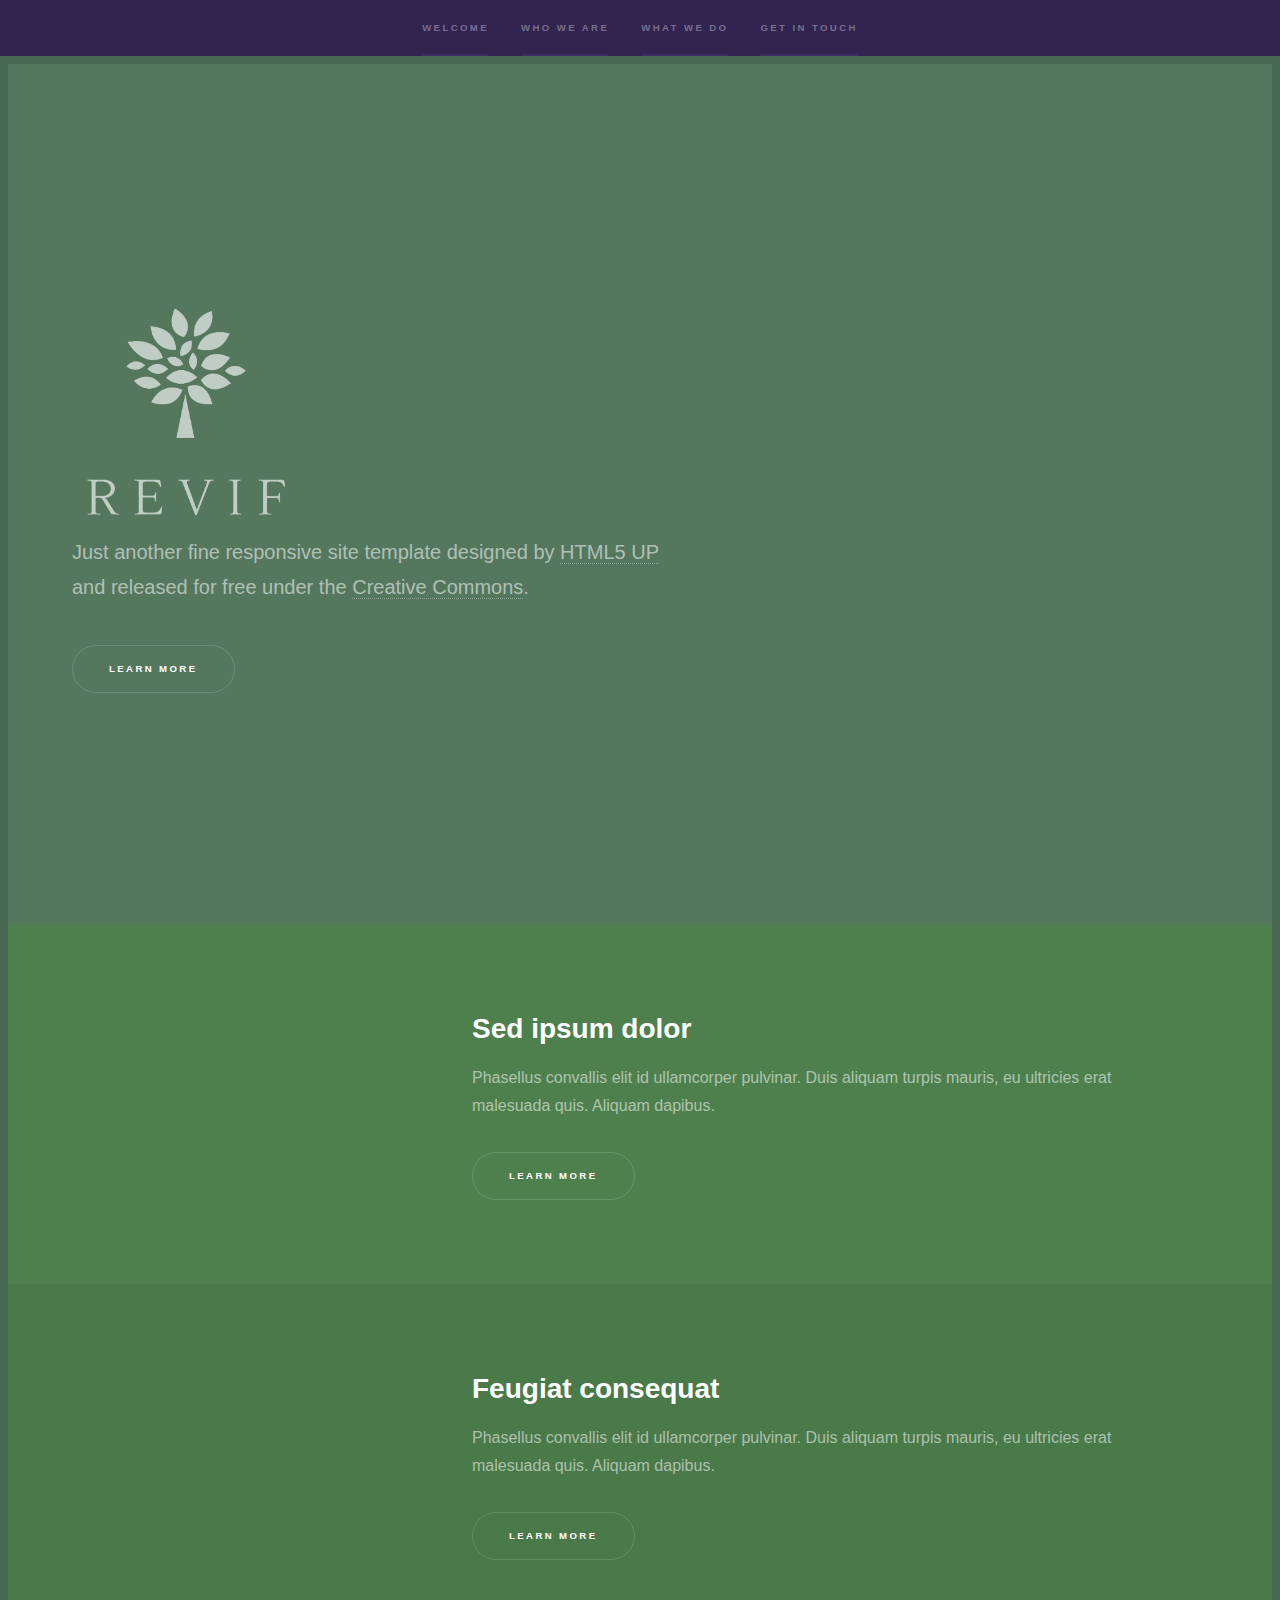
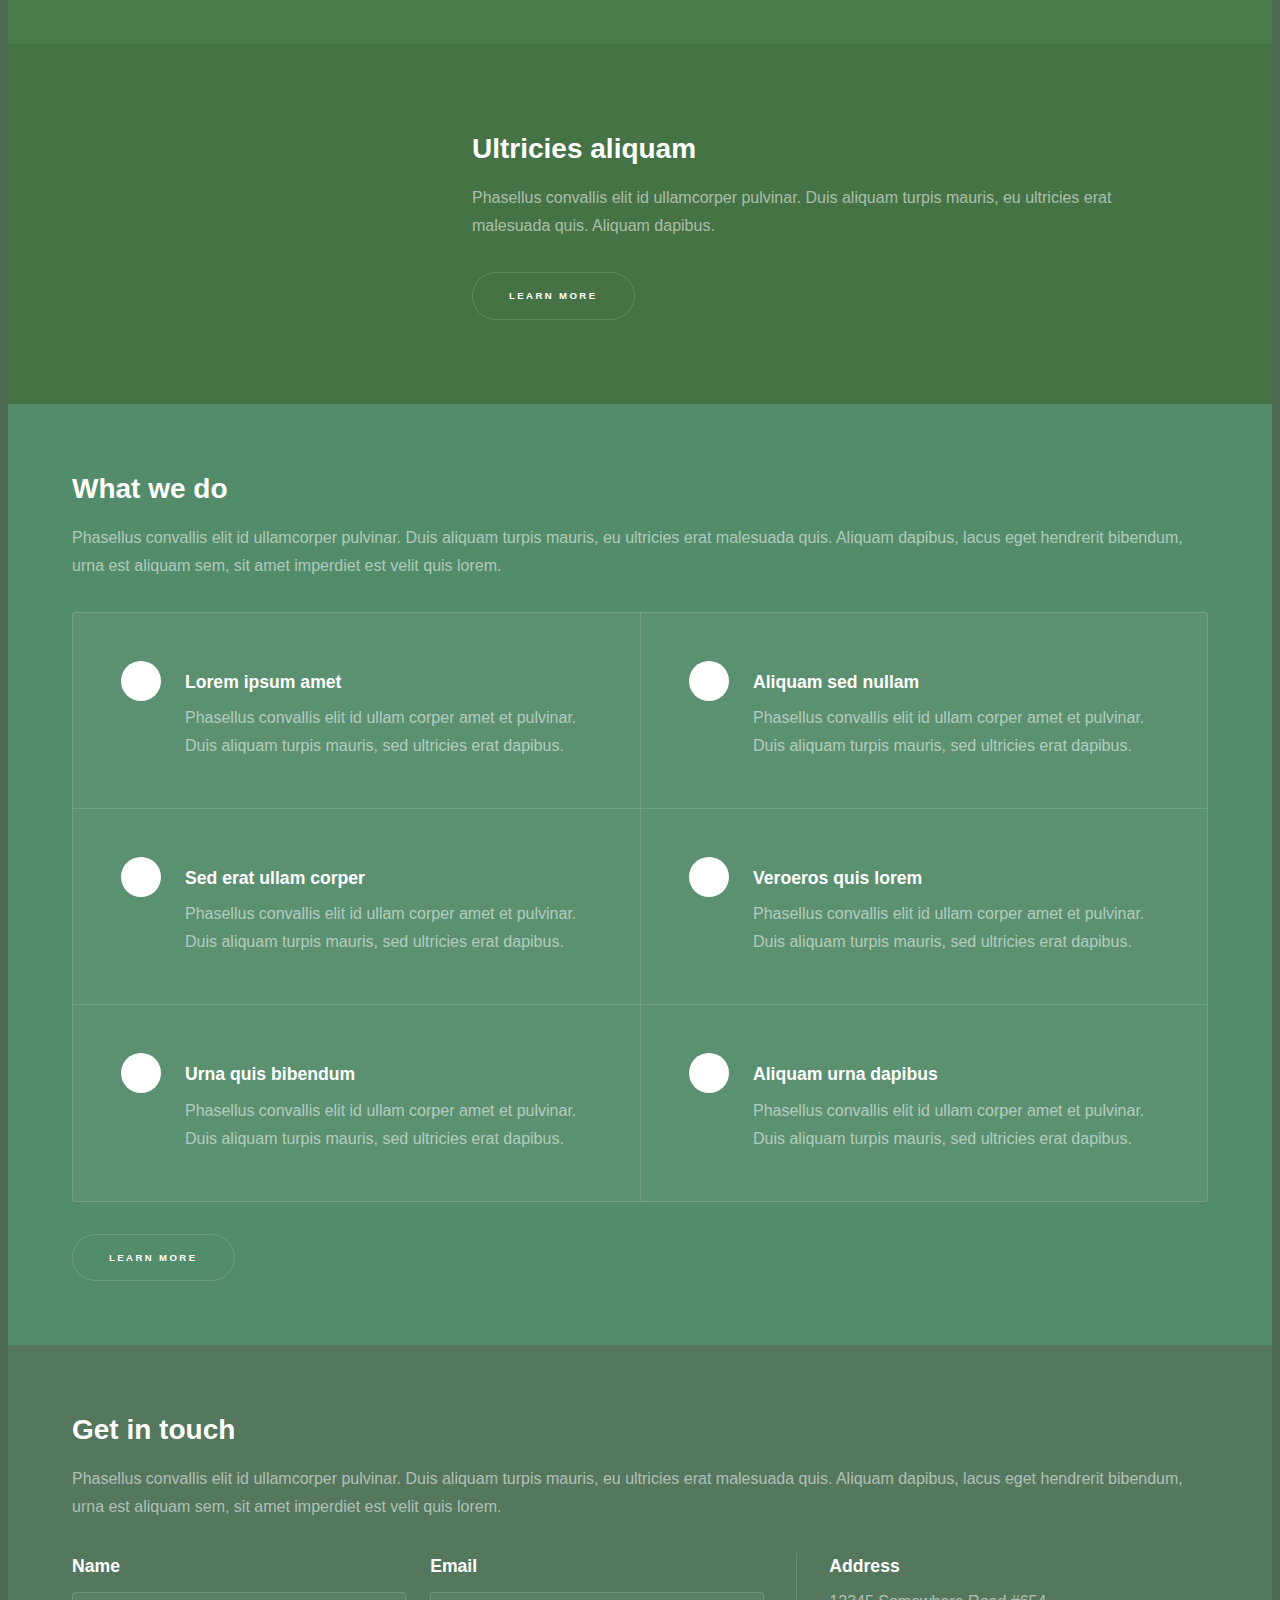
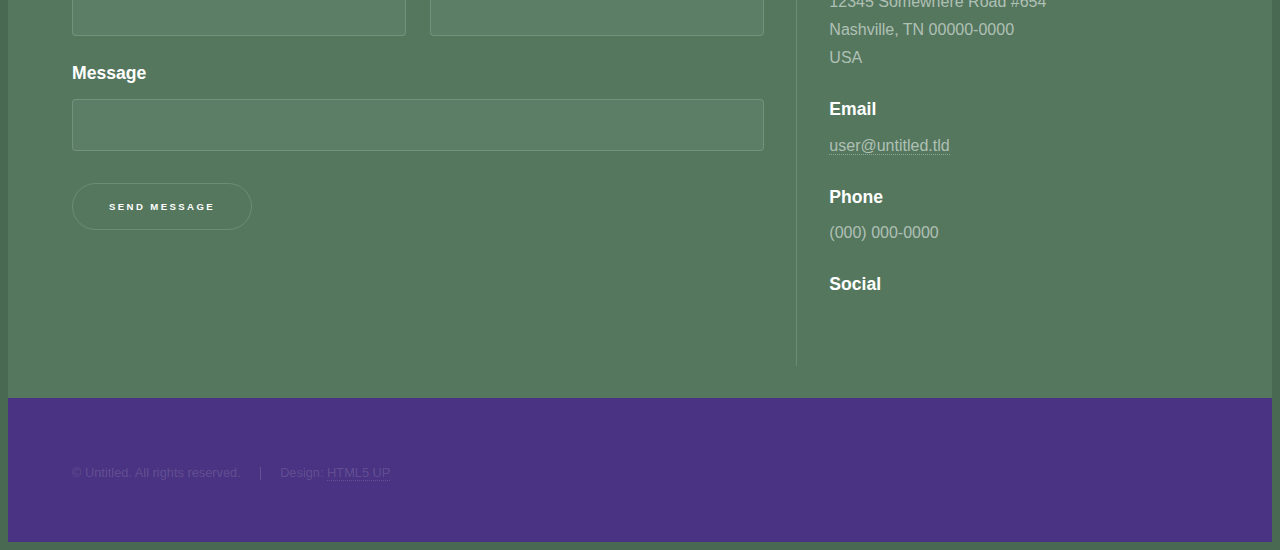
==== commit 2675a0a6: "STUFF" ====
--- a/index.html
+++ b/index.html
@@ -1,148 +1,204 @@
 <!DOCTYPE HTML>
-<html lang="fr">
+<html>
 <head>
-	<title>Agora Distribution</title>
+	<title>Revif</title>
 	<meta charset="utf-8" />
 	<meta name="viewport" content="width=device-width, initial-scale=1, user-scalable=no" />
-	<meta name="description" content="Agora Distribution offre un service de personnification de vêtements et d'accessoires promotionnels pour votre entreprise et pour les particuliers!"/>
-	<meta name="keywords" content="Agora, Distribution, Sérigraphie, Impression, t-shirt, t shirt, printing, broderie, sublimation, tampographie, Montreal, Montréal">
 	<link rel="stylesheet" href="assets/css/main.css" />
-	<link rel="apple-touch-icon" sizes="180x180" href="apple-touch-icon.png">
-	<link rel="icon" type="image/png" sizes="32x32" href="favicon-32x32.png">
-	<link rel="icon" type="image/png" sizes="16x16" href="favicon-16x16.png">
-	<link rel="manifest" href="site.webmanifest">
-	<link rel="mask-icon" href="safari-pinned-tab.svg" color="#5bbad5">
-	<meta name="msapplication-TileColor" content="#da532c">
-	<meta name="theme-color" content="#ffffff">
 	<noscript><link rel="stylesheet" href="assets/css/noscript.css" /></noscript>
 </head>
-<body class="is-preload" style="
-background: url(images/screenprinting.jpg) no-repeat center center fixed;
--webkit-background-size: cover;
--moz-background-size: cover;
--o-background-size: cover;
-background-size: cover;">
-
-<!-- Wrapper -->
-<div id="wrapper">
-
-	<!-- Header -->
-	<header>
-		<!-- topnav -->
-
-		<div class="topnav sticky" id="desktop-only" style="z-index:999999999 !important">
-			<a href="index.html" style="padding:14px; padding-left:40px"><img src="images/agora-bleu-comp.png" height=62px /></a>
-
-			<div class="dropdown first">
-				<a href="services.html" class="dropbtn">Services <img src="images/arrow.svg" height=15px style="padding-top:4px;"/></a>
-				<div class="dropdown-content">
-					<a href="services-plus#serigraphie">Sérigraphie</a>
-					<a href="services-plus.html#broderie">Broderie</a>
-					<a href="services-plus.html#transfert">Transfert Vinyle</a>
-					<a href="services-plus.html#sublimation">Sublimation</a>
-					<a href="services-plus.html#articles">Articles Promotionnels</a>
-					<a href="services-plus.html#impression">Impression Numérique</a>
-					<a href="services-plus.html#tampographie">Tampographie</a>
-					<a href="services-plus.html#design">Design & Infographie</a>
-					<a href="services-plus.html#neon">Néon LED</a>
-				</div>
-			</div>
-
-			<a href="produits.html">Produits</a>
-
-			<a href="portfolio.html">Portfolio</a>
-
-			<a href="apropos.html">À propos</a>
-
-			<a href="contact.html">Nous Joindre</a>
-
-			<a href="soumission.html">Demande de Soumission</a>
-
-			<a href="rechercher.html" style="float: right;margin-right:1%;">Rechercher<img src="images/loupe.svg" color="black" width="18px" style="margin-left:8px;"/></a>
-
-			<a href="en/index.html" style="float: right;margin-right:1%;">English</a>
-
-		</div>
-
-	</header>
-
-
-
-	<body class="is-preload">
-		<!-- Wrapper -->
-		<div id="wrapper">
-
-			<!-- Header -->
-			<header id="header">
-				<div class="inner">
-
-
-
-					<!-- Nav -->
-					<nav>
-						<ul>
-							<li><a href="#menu">Menu</a></li>
-						</ul>
-					</nav>
-
-				</div>
-			</header>
-
-			<!-- Menu -->
-			<nav id="menu" >
-				<h2>Menu</h2>
-				<hr style="margin-top:-10px">
+<body class="is-preload">
+
+	<!-- Sidebar -->
+	<section id="sidebar">
+		<div class="inner">
+			<nav>
 				<ul>
-
-					<li><a href="services.html">Services</a></li>
-					<li><a href="produits.html">Produits</a></li>
-					<li><a href="portfolio.html">Portfolio</a></li>
-					<li><a href="apropos.html">À propos</a></li>
-					<li><a href="contact.html">Nous Joindre</a></li>
-					<li><a href="soumission.html">Demande de Soumission</a></li>
-					<li><a href="rechercher.html">Rechercher</a></li>
-					<li><a href="en/index.html">English</a></li>
+					<li><a href="#intro">Welcome</a></li>
+					<li><a href="#one">Who we are</a></li>
+					<li><a href="#two">What we do</a></li>
+					<li><a href="#three">Get in touch</a></li>
 				</ul>
 			</nav>
 		</div>
+	</section>
+
+	<!-- Wrapper -->
+	<div id="wrapper">
+
+		<!-- Intro -->
+		<section id="intro" class="wrapper style1 fullscreen fade-up">
+			<div class="inner">
+				<img src="images/revif2-blanc.png" alt="" width="20%"/>
+				<p>Just another fine responsive site template designed by <a href="http://html5up.net">HTML5 UP</a><br />
+					and released for free under the <a href="http://html5up.net/license">Creative Commons</a>.</p>
+					<ul class="actions">
+						<li><a href="#one" class="button scrolly">Learn more</a></li>
+					</ul>
+				</div>
+			</section>
+
+			<!-- One -->
+			<section id="one" class="wrapper style2 spotlights">
+				<section>
+					<a href="#" class="image"><img src="images/pic01.jpg" alt="" data-position="center center" /></a>
+					<div class="content">
+						<div class="inner">
+							<h2>Sed ipsum dolor</h2>
+							<p>Phasellus convallis elit id ullamcorper pulvinar. Duis aliquam turpis mauris, eu ultricies erat malesuada quis. Aliquam dapibus.</p>
+							<ul class="actions">
+								<li><a href="generic.html" class="button">Learn more</a></li>
+							</ul>
+						</div>
+					</div>
+				</section>
+				<section>
+					<a href="#" class="image"><img src="images/pic02.jpg" alt="" data-position="top center" /></a>
+					<div class="content">
+						<div class="inner">
+							<h2>Feugiat consequat</h2>
+							<p>Phasellus convallis elit id ullamcorper pulvinar. Duis aliquam turpis mauris, eu ultricies erat malesuada quis. Aliquam dapibus.</p>
+							<ul class="actions">
+								<li><a href="generic.html" class="button">Learn more</a></li>
+							</ul>
+						</div>
+					</div>
+				</section>
+				<section>
+					<a href="#" class="image"><img src="images/pic03.jpg" alt="" data-position="25% 25%" /></a>
+					<div class="content">
+						<div class="inner">
+							<h2>Ultricies aliquam</h2>
+							<p>Phasellus convallis elit id ullamcorper pulvinar. Duis aliquam turpis mauris, eu ultricies erat malesuada quis. Aliquam dapibus.</p>
+							<ul class="actions">
+								<li><a href="generic.html" class="button">Learn more</a></li>
+							</ul>
+						</div>
+					</div>
+				</section>
+			</section>
+
+			<!-- Two -->
+			<section id="two" class="wrapper style3 fade-up">
+				<div class="inner">
+					<h2>What we do</h2>
+					<p>Phasellus convallis elit id ullamcorper pulvinar. Duis aliquam turpis mauris, eu ultricies erat malesuada quis. Aliquam dapibus, lacus eget hendrerit bibendum, urna est aliquam sem, sit amet imperdiet est velit quis lorem.</p>
+					<div class="features">
+						<section>
+							<span class="icon solid major fa-code"></span>
+							<h3>Lorem ipsum amet</h3>
+							<p>Phasellus convallis elit id ullam corper amet et pulvinar. Duis aliquam turpis mauris, sed ultricies erat dapibus.</p>
+						</section>
+						<section>
+							<span class="icon solid major fa-lock"></span>
+							<h3>Aliquam sed nullam</h3>
+							<p>Phasellus convallis elit id ullam corper amet et pulvinar. Duis aliquam turpis mauris, sed ultricies erat dapibus.</p>
+						</section>
+						<section>
+							<span class="icon solid major fa-cog"></span>
+							<h3>Sed erat ullam corper</h3>
+							<p>Phasellus convallis elit id ullam corper amet et pulvinar. Duis aliquam turpis mauris, sed ultricies erat dapibus.</p>
+						</section>
+						<section>
+							<span class="icon solid major fa-desktop"></span>
+							<h3>Veroeros quis lorem</h3>
+							<p>Phasellus convallis elit id ullam corper amet et pulvinar. Duis aliquam turpis mauris, sed ultricies erat dapibus.</p>
+						</section>
+						<section>
+							<span class="icon solid major fa-link"></span>
+							<h3>Urna quis bibendum</h3>
+							<p>Phasellus convallis elit id ullam corper amet et pulvinar. Duis aliquam turpis mauris, sed ultricies erat dapibus.</p>
+						</section>
+						<section>
+							<span class="icon major fa-gem"></span>
+							<h3>Aliquam urna dapibus</h3>
+							<p>Phasellus convallis elit id ullam corper amet et pulvinar. Duis aliquam turpis mauris, sed ultricies erat dapibus.</p>
+						</section>
+					</div>
+					<ul class="actions">
+						<li><a href="generic.html" class="button">Learn more</a></li>
+					</ul>
+				</div>
+			</section>
+
+			<!-- Three -->
+			<section id="three" class="wrapper style1 fade-up">
+				<div class="inner">
+					<h2>Get in touch</h2>
+					<p>Phasellus convallis elit id ullamcorper pulvinar. Duis aliquam turpis mauris, eu ultricies erat malesuada quis. Aliquam dapibus, lacus eget hendrerit bibendum, urna est aliquam sem, sit amet imperdiet est velit quis lorem.</p>
+					<div class="split style1">
+						<section>
+							<form method="post" action="#">
+								<div class="fields">
+									<div class="field half">
+										<label for="name">Name</label>
+										<input type="text" name="name" id="name" />
+									</div>
+									<div class="field half">
+										<label for="email">Email</label>
+										<input type="text" name="email" id="email" />
+									</div>
+									<div class="field">
+										<label for="message">Message</label>
+										<textarea name="message" id="message" rows="5"></textarea>
+									</div>
+								</div>
+								<ul class="actions">
+									<li><a href="" class="button submit">Send Message</a></li>
+								</ul>
+							</form>
+						</section>
+						<section>
+							<ul class="contact">
+								<li>
+									<h3>Address</h3>
+									<span>12345 Somewhere Road #654<br />
+										Nashville, TN 00000-0000<br />
+									USA</span>
+								</li>
+								<li>
+									<h3>Email</h3>
+									<a href="#">user@untitled.tld</a>
+								</li>
+								<li>
+									<h3>Phone</h3>
+									<span>(000) 000-0000</span>
+								</li>
+								<li>
+									<h3>Social</h3>
+									<ul class="icons">
+										<li><a href="#" class="icon brands fa-twitter"><span class="label">Twitter</span></a></li>
+										<li><a href="#" class="icon brands fa-facebook-f"><span class="label">Facebook</span></a></li>
+										<li><a href="#" class="icon brands fa-github"><span class="label">GitHub</span></a></li>
+										<li><a href="#" class="icon brands fa-instagram"><span class="label">Instagram</span></a></li>
+										<li><a href="#" class="icon brands fa-linkedin-in"><span class="label">LinkedIn</span></a></li>
+									</ul>
+								</li>
+							</ul>
+						</section>
+					</div>
+				</div>
+			</section>
+
+		</div>
+
+		<!-- Footer -->
+		<footer id="footer" class="wrapper style1-alt">
+			<div class="inner">
+				<ul class="menu">
+					<li>&copy; Untitled. All rights reserved.</li><li>Design: <a href="http://html5up.net">HTML5 UP</a></li>
+				</ul>
+			</div>
+		</footer>
+
+		<!-- Scripts -->
+		<script src="assets/js/jquery.min.js"></script>
+		<script src="assets/js/jquery.scrollex.min.js"></script>
+		<script src="assets/js/jquery.scrolly.min.js"></script>
+		<script src="assets/js/browser.min.js"></script>
+		<script src="assets/js/breakpoints.min.js"></script>
+		<script src="assets/js/util.js"></script>
+		<script src="assets/js/main.js"></script>
+
 	</body>
-
-
-	<!-- Main -->
-	<div id="main">
-		<div class="inner">
-
-
-
-
-
-			<section class="tiles" >
-				<article style="display: block;margin-top: -12px;margin-left: 31%;margin-right: auto;width: 42%;">
-					<span class="image image-logo" >
-						<img src="images/agora-distribution-logo-blanc.png" alt="Agora Distribution"/>
-					</span>
-					<a href="services.html"></a>
-				</article>
-			</section>
-			<div class="row gtr-uniform">
-				<div class="col-12 col-10-small off-1-small">
-					<h1 style="text-align:center;color:#B6B6B6;font-weight:500;"> Bienvenue chez <span id="index-mobile"></span> Agora Distribution</h1>
-				</div>
-			</div>
-
-		</div>
-	</div>
-
-
-
-</div> 
-
-<!-- Scripts -->
-<script src="assets/js/jquery.min.js"></script>
-<script src="assets/js/browser.min.js"></script>
-<script src="assets/js/breakpoints.min.js"></script>
-<script src="assets/js/util.js"></script>
-<script src="assets/js/main.js"></script>
-
-</body>
-</html>
+	</html>--- a/assets/css/main.css
+++ b/assets/css/main.css
@@ -1,3578 +1,3909 @@
-@import url(fontawesome-all.min.css);
-@import url("https://fonts.googleapis.com/css?family=Source+Sans+Pro:300,700,900");
-
-
-html, body, div, span, applet, object,
-iframe, h1, h2, h3, h4, h5, h6, p, blockquote,
-pre, a, abbr, acronym, address, big, cite,
-code, del, dfn, em, img, ins, kbd, q, s, samp,
-small, strike, strong, sub, sup, tt, var, b,
-u, i, center, dl, dt, dd, ol, ul, li, fieldset,
-form, label, legend, table, caption, tbody,
-tfoot, thead, tr, th, td, article, aside,
-canvas, details, embed, figure, figcaption,
-footer, header, hgroup, menu, nav, output, ruby,
-section, summary, time, mark, audio, video {
-	margin: 0;
-	padding: 0;
-	border: 0;
-	font-size: 100%;
-	font: inherit;
-	vertical-align: baseline;
-}
-
-article, aside, details, figcaption, figure,
-footer, header, hgroup, menu, nav, section {display: block;}
-
-body {
-	line-height: 1;
-}
-
-ol, ul {
-	list-style: none;
-}
-
-blockquote, q {
-	quotes: none;
-}
-
-blockquote:before, blockquote:after, q:before, q:after {
-	content: '';
-	content: none;
-}
-
-table {
-	border-collapse: collapse;
-	border-spacing: 0;
-}
-
-body {
-	-webkit-text-size-adjust: none;
-}
-
-mark {
-	background-color: transparent;
-	color: inherit;
-}
-
-input::-moz-focus-inner {
-	border: 0;
-	padding: 0;
-}
-
-input, select, textarea {
-	-moz-appearance: none;
-	-webkit-appearance: none;
-	-ms-appearance: none;
-	appearance: none;
-}
-
-/* Basic */
-
-@-ms-viewport {
-	width: device-width;
-}
-
-body {
-	-ms-overflow-style: scrollbar;
-}
-
-@media screen and (max-width: 480px) {
-
-	html, body {
-		min-width: 320px;
-	}
-
-}
-
-html {
-	box-sizing: border-box;
-}
-
-*, *:before, *:after {
-	box-sizing: inherit;
-}
-
-body {
-	background: #ffffff;
-}
-
-body.is-preload *, body.is-preload *:before, body.is-preload *:after {
-	-moz-animation: none !important;
-	-webkit-animation: none !important;
-	-ms-animation: none !important;
-	animation: none !important;
-	-moz-transition: none !important;
-	-webkit-transition: none !important;
-	-ms-transition: none !important;
-	transition: none !important;
-}
-
-/* Type */
-
-body, input, select, textarea {
-	color: #585858;
-	font-family: "Source Sans Pro", Helvetica, sans-serif;
-	font-size: 16pt;
-	font-weight: 300;
-	line-height: 1.6;
-}
-
-@media screen and (max-width: 1680px) {
-
-	body, input, select, textarea {
-		font-size: 14pt;
-	}
-
-}
-
-@media screen and (max-width: 1280px) {
-
-	body, input, select, textarea {
-		font-size: 12pt;
-	}
-
-}
-
-a {
-	-moz-transition: border-bottom-color 0.2s ease, color 0.2s ease;
-	-webkit-transition: border-bottom-color 0.2s ease, color 0.2s ease;
-	-ms-transition: border-bottom-color 0.2s ease, color 0.2s ease;
-	transition: border-bottom-color 0.2s ease, color 0.2s ease;
-	text-decoration: none;
-	color: #585858;
-	border-bottom: dotted 1px rgba(88, 88, 88, 0.5);
-}
-
-a:hover {
-	border-bottom-color: transparent;
-	color: #f2849e !important;
-}
-
-strong, b {
-	font-weight: 900;
-}
-
-em, i {
-	font-style: italic;
-}
-
-p {
-	margin: 0 0 2em 0;
-}
-
-h1 {
-	font-size: 2.2em;
-	font-weight: 700;
-	line-height: 1.3;
-	margin: 0 0 1em 0;
-	letter-spacing: -0.035em;
-}
-
-h1 a {
-	color: inherit;
-}
-
-@media screen and (max-width: 736px) {
-
-	h1 {
-		font-size: 2em;
-		margin: 0 0 1em 0;
-	}
-
-}
-
-@media screen and (max-width: 360px) {
-
-	h1 {
-		font-size: 1.75em;
-	}
-
-}
-
-h2, h3, h4, h5, h6 {
-	font-weight: 900;
-	line-height: 1.5;
-	margin: 0 0 2em 0;
-	text-transform: uppercase;
-	letter-spacing: 0.35em;
-}
-
-h2 a, h3 a, h4 a, h5 a, h6 a {
-	color: inherit;
-}
-
-h2 {
-	font-size: 1.1em;
-}
-
-h3 {
-	font-size: 1em;
-}
-
-h4 {
-	font-size: 0.8em;
-}
-
-h5 {
-	font-size: 0.8em;
-}
-
-h6 {
-	font-size: 0.8em;
-}
-
-@media screen and (max-width: 980px) {
-
-	h1 br, h2 br, h3 br, h4 br, h5 br, h6 br {
-		display: none;
-	}
-
-}
-
-@media screen and (max-width: 736px) {
-
-	h2 {
-		font-size: 1em;
-	}
-
-	h3 {
-		font-size: 0.8em;
-	}
-
-}
-
-sub {
-	font-size: 0.8em;
-	position: relative;
-	top: 0.5em;
-}
-
-sup {
-	font-size: 0.8em;
-	position: relative;
-	top: -0.5em;
-}
-
-blockquote {
-	border-left: solid 4px #c9c9c9;
-	font-style: italic;
-	margin: 0 0 2em 0;
-	padding: 0.5em 0 0.5em 2em;
-}
-
-code {
-	background: rgba(144, 144, 144, 0.075);
-	border-radius: 4px;
-	border: solid 1px #c9c9c9;
-	font-family: "Courier New", monospace;
-	font-size: 0.9em;
-	margin: 0 0.25em;
-	padding: 0.25em 0.65em;
-}
-
-pre {
-	-webkit-overflow-scrolling: touch;
-	font-family: "Courier New", monospace;
-	font-size: 0.9em;
-	margin: 0 0 2em 0;
-}
-
-pre code {
-	display: block;
-	line-height: 1.75;
-	padding: 1em 1.5em;
-	overflow-x: auto;
-}
-
-hr {
-	border: 0;
-	border-bottom: solid 1px #c9c9c9;
-	margin: 2em 0;
-}
-
-hr.major {
-	margin: 3em 0;
-}
-
-.align-left {
-	text-align: left;
-}
-
-.align-center {
-	text-align: center;
-}
-
-.align-right {
-	text-align: right;
-}
-
-/* Row */
-
-.row {
-	display: flex;
-	flex-wrap: wrap;
-	box-sizing: border-box;
-	align-items: stretch;
-}
-
-.row > * {
-	box-sizing: border-box;
-}
-
-.row.gtr-uniform > * > :last-child {
-	margin-bottom: 0;
-}
-
-.row.aln-left {
-	justify-content: flex-start;
-}
-
-.row.aln-center {
-	justify-content: center;
-}
-
-.row.aln-right {
-	justify-content: flex-end;
-}
-
-.row.aln-top {
-	align-items: flex-start;
-}
-
-.row.aln-middle {
-	align-items: center;
-}
-
-.row.aln-bottom {
-	align-items: flex-end;
-}
-
-.row > .imp {
-	order: -1;
-}
-
-.row > .col-1 {
-	width: 8.33333%;
-}
-
-.row > .off-1 {
-	margin-left: 8.33333%;
-}
-
-.row > .col-2 {
-	width: 16.66667%;
-}
-
-.row > .off-2 {
-	margin-left: 16.66667%;
-}
-
-.row > .col-3 {
-	width: 25%;
-}
-
-.row > .off-3 {
-	margin-left: 25%;
-}
-
-.row > .col-4 {
-	width: 33.33333%;
-}
-
-.row > .off-4 {
-	margin-left: 33.33333%;
-}
-
-.row > .col-5 {
-	width: 41.66667%;
-}
-
-.row > .off-5 {
-	margin-left: 41.66667%;
-}
-
-.row > .col-6 {
-	width: 50%;
-}
-
-.row > .off-6 {
-	margin-left: 50%;
-}
-
-.row > .col-7 {
-	width: 58.33333%;
-}
-
-.row > .off-7 {
-	margin-left: 58.33333%;
-}
-
-.row > .col-8 {
-	width: 66.66667%;
-}
-
-.row > .off-8 {
-	margin-left: 66.66667%;
-}
-
-.row > .col-9 {
-	width: 75%;
-}
-
-.row > .off-9 {
-	margin-left: 75%;
-}
-
-.row > .col-10 {
-	width: 83.33333%;
-}
-
-.row > .off-10 {
-	margin-left: 83.33333%;
-}
-
-.row > .col-11 {
-	width: 91.66667%;
-}
-
-.row > .off-11 {
-	margin-left: 91.66667%;
-}
-
-.row > .col-12 {
-	width: 100%;
-}
-
-.row > .off-12 {
-	margin-left: 100%;
-}
-
-.row.gtr-0 {
-	margin-top: 0;
-	margin-left: 0em;
-}
-
-.row.gtr-0 > * {
-	padding: 0 0 0 0em;
-}
-
-.row.gtr-0.gtr-uniform {
-	margin-top: 0em;
-}
-
-.row.gtr-0.gtr-uniform > * {
-	padding-top: 0em;
-}
-
-.row.gtr-25 {
-	margin-top: 0;
-	margin-left: -0.5em;
-}
-
-.row.gtr-25 > * {
-	padding: 0 0 0 0.5em;
-}
-
-.row.gtr-25.gtr-uniform {
-	margin-top: -0.5em;
-}
-
-.row.gtr-25.gtr-uniform > * {
-	padding-top: 0.5em;
-}
-
-.row.gtr-50 {
-	margin-top: 0;
-	margin-left: -1em;
-}
-
-.row.gtr-50 > * {
-	padding: 0 0 0 1em;
-}
-
-.row.gtr-50.gtr-uniform {
-	margin-top: -1em;
-}
-
-.row.gtr-50.gtr-uniform > * {
-	padding-top: 1em;
-}
-
-.row {
-	margin-top: 0;
-	margin-left: -2em;
-}
-
-.row > * {
-	padding: 0 0 0 2em;
-}
-
-.row.gtr-uniform {
-	margin-top: -2em;
-}
-
-.row.gtr-uniform > * {
-	padding-top: 2em;
-}
-
-.row.gtr-150 {
-	margin-top: 0;
-	margin-left: -3em;
-}
-
-.row.gtr-150 > * {
-	padding: 0 0 0 3em;
-}
-
-.row.gtr-150.gtr-uniform {
-	margin-top: -3em;
-}
-
-.row.gtr-150.gtr-uniform > * {
-	padding-top: 3em;
-}
-
-.row.gtr-200 {
-	margin-top: 0;
-	margin-left: -4em;
-}
-
-.row.gtr-200 > * {
-	padding: 0 0 0 4em;
-}
-
-.row.gtr-200.gtr-uniform {
-	margin-top: -4em;
-}
-
-.row.gtr-200.gtr-uniform > * {
-	padding-top: 4em;
-}
-
-@media screen and (max-width: 1680px) {
-
-	.row {
-		display: flex;
-		flex-wrap: wrap;
-		box-sizing: border-box;
-		align-items: stretch;
-	}
-
-	.row > * {
-		box-sizing: border-box;
-	}
-
-	.row.gtr-uniform > * > :last-child {
-		margin-bottom: 0;
-	}
-
-	.row.aln-left {
-		justify-content: flex-start;
-	}
-
-	.row.aln-center {
-		justify-content: center;
-	}
-
-	.row.aln-right {
-		justify-content: flex-end;
-	}
-
-	.row.aln-top {
-		align-items: flex-start;
-	}
-
-	.row.aln-middle {
-		align-items: center;
-	}
-
-	.row.aln-bottom {
-		align-items: flex-end;
-	}
-
-	.row > .imp-xlarge {
-		order: -1;
-	}
-
-	.row > .col-1-xlarge {
-		width: 8.33333%;
-	}
-
-	.row > .off-1-xlarge {
-		margin-left: 8.33333%;
-	}
-
-	.row > .col-2-xlarge {
-		width: 16.66667%;
-	}
-
-	.row > .off-2-xlarge {
-		margin-left: 16.66667%;
-	}
-
-	.row > .col-3-xlarge {
-		width: 25%;
-	}
-
-	.row > .off-3-xlarge {
-		margin-left: 25%;
-	}
-
-	.row > .col-4-xlarge {
-		width: 33.33333%;
-	}
-
-	.row > .off-4-xlarge {
-		margin-left: 33.33333%;
-	}
-
-	.row > .col-5-xlarge {
-		width: 41.66667%;
-	}
-
-	.row > .off-5-xlarge {
-		margin-left: 41.66667%;
-	}
-
-	.row > .col-6-xlarge {
-		width: 50%;
-	}
-
-	.row > .off-6-xlarge {
-		margin-left: 50%;
-	}
-
-	.row > .col-7-xlarge {
-		width: 58.33333%;
-	}
-
-	.row > .off-7-xlarge {
-		margin-left: 58.33333%;
-	}
-
-	.row > .col-8-xlarge {
-		width: 66.66667%;
-	}
-
-	.row > .off-8-xlarge {
-		margin-left: 66.66667%;
-	}
-
-	.row > .col-9-xlarge {
-		width: 75%;
-	}
-
-	.row > .off-9-xlarge {
-		margin-left: 75%;
-	}
-
-	.row > .col-10-xlarge {
-		width: 83.33333%;
-	}
-
-	.row > .off-10-xlarge {
-		margin-left: 83.33333%;
-	}
-
-	.row > .col-11-xlarge {
-		width: 91.66667%;
-	}
-
-	.row > .off-11-xlarge {
-		margin-left: 91.66667%;
-	}
-
-	.row > .col-12-xlarge {
-		width: 100%;
-	}
-
-	.row > .off-12-xlarge {
-		margin-left: 100%;
-	}
-
-	.row.gtr-0 {
-		margin-top: 0;
-		margin-left: 0em;
-	}
-
-	.row.gtr-0 > * {
-		padding: 0 0 0 0em;
-	}
-
-	.row.gtr-0.gtr-uniform {
-		margin-top: 0em;
-	}
-
-	.row.gtr-0.gtr-uniform > * {
-		padding-top: 0em;
-	}
-
-	.row.gtr-25 {
-		margin-top: 0;
-		margin-left: -0.5em;
-	}
-
-	.row.gtr-25 > * {
-		padding: 0 0 0 0.5em;
-	}
-
-	.row.gtr-25.gtr-uniform {
-		margin-top: -0.5em;
-	}
-
-	.row.gtr-25.gtr-uniform > * {
-		padding-top: 0.5em;
-	}
-
-	.row.gtr-50 {
-		margin-top: 0;
-		margin-left: -1em;
-	}
-
-	.row.gtr-50 > * {
-		padding: 0 0 0 1em;
-	}
-
-	.row.gtr-50.gtr-uniform {
-		margin-top: -1em;
-	}
-
-	.row.gtr-50.gtr-uniform > * {
-		padding-top: 1em;
-	}
-
-	.row {
-		margin-top: 0;
-		margin-left: -2em;
-	}
-
-	.row > * {
-		padding: 0 0 0 2em;
-	}
-
-	.row.gtr-uniform {
-		margin-top: -2em;
-	}
-
-	.row.gtr-uniform > * {
-		padding-top: 2em;
-	}
-
-	.row.gtr-150 {
-		margin-top: 0;
-		margin-left: -3em;
-	}
-
-	.row.gtr-150 > * {
-		padding: 0 0 0 3em;
-	}
-
-	.row.gtr-150.gtr-uniform {
-		margin-top: -3em;
-	}
-
-	.row.gtr-150.gtr-uniform > * {
-		padding-top: 3em;
-	}
-
-	.row.gtr-200 {
-		margin-top: 0;
-		margin-left: -4em;
-	}
-
-	.row.gtr-200 > * {
-		padding: 0 0 0 4em;
-	}
-
-	.row.gtr-200.gtr-uniform {
-		margin-top: -4em;
-	}
-
-	.row.gtr-200.gtr-uniform > * {
-		padding-top: 4em;
-	}
-
-}
-
-@media screen and (max-width: 1280px) {
-
-	.row {
-		display: flex;
-		flex-wrap: wrap;
-		box-sizing: border-box;
-		align-items: stretch;
-	}
-
-	.row > * {
-		box-sizing: border-box;
-	}
-
-	.row.gtr-uniform > * > :last-child {
-		margin-bottom: 0;
-	}
-
-	.row.aln-left {
-		justify-content: flex-start;
-	}
-
-	.row.aln-center {
-		justify-content: center;
-	}
-
-	.row.aln-right {
-		justify-content: flex-end;
-	}
-
-	.row.aln-top {
-		align-items: flex-start;
-	}
-
-	.row.aln-middle {
-		align-items: center;
-	}
-
-	.row.aln-bottom {
-		align-items: flex-end;
-	}
-
-	.row > .imp-large {
-		order: -1;
-	}
-
-	.row > .col-1-large {
-		width: 8.33333%;
-	}
-
-	.row > .off-1-large {
-		margin-left: 8.33333%;
-	}
-
-	.row > .col-2-large {
-		width: 16.66667%;
-	}
-
-	.row > .off-2-large {
-		margin-left: 16.66667%;
-	}
-
-	.row > .col-3-large {
-		width: 25%;
-	}
-
-	.row > .off-3-large {
-		margin-left: 25%;
-	}
-
-	.row > .col-4-large {
-		width: 33.33333%;
-	}
-
-	.row > .off-4-large {
-		margin-left: 33.33333%;
-	}
-
-	.row > .col-5-large {
-		width: 41.66667%;
-	}
-
-	.row > .off-5-large {
-		margin-left: 41.66667%;
-	}
-
-	.row > .col-6-large {
-		width: 50%;
-	}
-
-	.row > .off-6-large {
-		margin-left: 50%;
-	}
-
-	.row > .col-7-large {
-		width: 58.33333%;
-	}
-
-	.row > .off-7-large {
-		margin-left: 58.33333%;
-	}
-
-	.row > .col-8-large {
-		width: 66.66667%;
-	}
-
-	.row > .off-8-large {
-		margin-left: 66.66667%;
-	}
-
-	.row > .col-9-large {
-		width: 75%;
-	}
-
-	.row > .off-9-large {
-		margin-left: 75%;
-	}
-
-	.row > .col-10-large {
-		width: 83.33333%;
-	}
-
-	.row > .off-10-large {
-		margin-left: 83.33333%;
-	}
-
-	.row > .col-11-large {
-		width: 91.66667%;
-	}
-
-	.row > .off-11-large {
-		margin-left: 91.66667%;
-	}
-
-	.row > .col-12-large {
-		width: 100%;
-	}
-
-	.row > .off-12-large {
-		margin-left: 100%;
-	}
-
-	.row.gtr-0 {
-		margin-top: 0;
-		margin-left: 0em;
-	}
-
-	.row.gtr-0 > * {
-		padding: 0 0 0 0em;
-	}
-
-	.row.gtr-0.gtr-uniform {
-		margin-top: 0em;
-	}
-
-	.row.gtr-0.gtr-uniform > * {
-		padding-top: 0em;
-	}
-
-	.row.gtr-25 {
-		margin-top: 0;
-		margin-left: -0.5em;
-	}
-
-	.row.gtr-25 > * {
-		padding: 0 0 0 0.5em;
-	}
-
-	.row.gtr-25.gtr-uniform {
-		margin-top: -0.5em;
-	}
-
-	.row.gtr-25.gtr-uniform > * {
-		padding-top: 0.5em;
-	}
-
-	.row.gtr-50 {
-		margin-top: 0;
-		margin-left: -1em;
-	}
-
-	.row.gtr-50 > * {
-		padding: 0 0 0 1em;
-	}
-
-	.row.gtr-50.gtr-uniform {
-		margin-top: -1em;
-	}
-
-	.row.gtr-50.gtr-uniform > * {
-		padding-top: 1em;
-	}
-
-	.row {
-		margin-top: 0;
-		margin-left: -2em;
-	}
-
-	.row > * {
-		padding: 0 0 0 2em;
-	}
-
-	.row.gtr-uniform {
-		margin-top: -2em;
-	}
-
-	.row.gtr-uniform > * {
-		padding-top: 2em;
-	}
-
-	.row.gtr-150 {
-		margin-top: 0;
-		margin-left: -3em;
-	}
-
-	.row.gtr-150 > * {
-		padding: 0 0 0 3em;
-	}
-
-	.row.gtr-150.gtr-uniform {
-		margin-top: -3em;
-	}
-
-	.row.gtr-150.gtr-uniform > * {
-		padding-top: 3em;
-	}
-
-	.row.gtr-200 {
-		margin-top: 0;
-		margin-left: -4em;
-	}
-
-	.row.gtr-200 > * {
-		padding: 0 0 0 4em;
-	}
-
-	.row.gtr-200.gtr-uniform {
-		margin-top: -4em;
-	}
-
-	.row.gtr-200.gtr-uniform > * {
-		padding-top: 4em;
-	}
-
-}
-
-@media screen and (max-width: 980px) {
-
-	.row {
-		display: flex;
-		flex-wrap: wrap;
-		box-sizing: border-box;
-		align-items: stretch;
-	}
-
-	.row > * {
-		box-sizing: border-box;
-	}
-
-	.row.gtr-uniform > * > :last-child {
-		margin-bottom: 0;
-	}
-
-	.row.aln-left {
-		justify-content: flex-start;
-	}
-
-	.row.aln-center {
-		justify-content: center;
-	}
-
-	.row.aln-right {
-		justify-content: flex-end;
-	}
-
-	.row.aln-top {
-		align-items: flex-start;
-	}
-
-	.row.aln-middle {
-		align-items: center;
-	}
-
-	.row.aln-bottom {
-		align-items: flex-end;
-	}
-
-	.row > .imp-medium {
-		order: -1;
-	}
-
-	.row > .col-1-medium {
-		width: 8.33333%;
-	}
-
-	.row > .off-1-medium {
-		margin-left: 8.33333%;
-	}
-
-	.row > .col-2-medium {
-		width: 16.66667%;
-	}
-
-	.row > .off-2-medium {
-		margin-left: 16.66667%;
-	}
-
-	.row > .col-3-medium {
-		width: 25%;
-	}
-
-	.row > .off-3-medium {
-		margin-left: 25%;
-	}
-
-	.row > .col-4-medium {
-		width: 33.33333%;
-	}
-
-	.row > .off-4-medium {
-		margin-left: 33.33333%;
-	}
-
-	.row > .col-5-medium {
-		width: 41.66667%;
-	}
-
-	.row > .off-5-medium {
-		margin-left: 41.66667%;
-	}
-
-	.row > .col-6-medium {
-		width: 50%;
-	}
-
-	.row > .off-6-medium {
-		margin-left: 50%;
-	}
-
-	.row > .col-7-medium {
-		width: 58.33333%;
-	}
-
-	.row > .off-7-medium {
-		margin-left: 58.33333%;
-	}
-
-	.row > .col-8-medium {
-		width: 66.66667%;
-	}
-
-	.row > .off-8-medium {
-		margin-left: 66.66667%;
-	}
-
-	.row > .col-9-medium {
-		width: 75%;
-	}
-
-	.row > .off-9-medium {
-		margin-left: 75%;
-	}
-
-	.row > .col-10-medium {
-		width: 83.33333%;
-	}
-
-	.row > .off-10-medium {
-		margin-left: 83.33333%;
-	}
-
-	.row > .col-11-medium {
-		width: 91.66667%;
-	}
-
-	.row > .off-11-medium {
-		margin-left: 91.66667%;
-	}
-
-	.row > .col-12-medium {
-		width: 100%;
-	}
-
-	.row > .off-12-medium {
-		margin-left: 100%;
-	}
-
-	.row.gtr-0 {
-		margin-top: 0;
-		margin-left: 0em;
-	}
-
-	.row.gtr-0 > * {
-		padding: 0 0 0 0em;
-	}
-
-	.row.gtr-0.gtr-uniform {
-		margin-top: 0em;
-	}
-
-	.row.gtr-0.gtr-uniform > * {
-		padding-top: 0em;
-	}
-
-	.row.gtr-25 {
-		margin-top: 0;
-		margin-left: -0.375em;
-	}
-
-	.row.gtr-25 > * {
-		padding: 0 0 0 0.375em;
-	}
-
-	.row.gtr-25.gtr-uniform {
-		margin-top: -0.375em;
-	}
-
-	.row.gtr-25.gtr-uniform > * {
-		padding-top: 0.375em;
-	}
-
-	.row.gtr-50 {
-		margin-top: 0;
-		margin-left: -0.75em;
-	}
-
-	.row.gtr-50 > * {
-		padding: 0 0 0 0.75em;
-	}
-
-	.row.gtr-50.gtr-uniform {
-		margin-top: -0.75em;
-	}
-
-	.row.gtr-50.gtr-uniform > * {
-		padding-top: 0.75em;
-	}
-
-	.row {
-		margin-top: 0;
-		margin-left: -1.5em;
-	}
-
-	.row > * {
-		padding: 0 0 0 1.5em;
-	}
-
-	.row.gtr-uniform {
-		margin-top: -1.5em;
-	}
-
-	.row.gtr-uniform > * {
-		padding-top: 1.5em;
-	}
-
-	.row.gtr-150 {
-		margin-top: 0;
-		margin-left: -2.25em;
-	}
-
-	.row.gtr-150 > * {
-		padding: 0 0 0 2.25em;
-	}
-
-	.row.gtr-150.gtr-uniform {
-		margin-top: -2.25em;
-	}
-
-	.row.gtr-150.gtr-uniform > * {
-		padding-top: 2.25em;
-	}
-
-	.row.gtr-200 {
-		margin-top: 0;
-		margin-left: -3em;
-	}
-
-	.row.gtr-200 > * {
-		padding: 0 0 0 3em;
-	}
-
-	.row.gtr-200.gtr-uniform {
-		margin-top: -3em;
-	}
-
-	.row.gtr-200.gtr-uniform > * {
-		padding-top: 3em;
-	}
-
-}
-
-@media screen and (max-width: 736px) {
-
-	.row {
-		display: flex;
-		flex-wrap: wrap;
-		box-sizing: border-box;
-		align-items: stretch;
-	}
-
-	.row > * {
-		box-sizing: border-box;
-	}
-
-	.row.gtr-uniform > * > :last-child {
-		margin-bottom: 0;
-	}
-
-	.row.aln-left {
-		justify-content: flex-start;
-	}
-
-	.row.aln-center {
-		justify-content: center;
-	}
-
-	.row.aln-right {
-		justify-content: flex-end;
-	}
-
-	.row.aln-top {
-		align-items: flex-start;
-	}
-
-	.row.aln-middle {
-		align-items: center;
-	}
-
-	.row.aln-bottom {
-		align-items: flex-end;
-	}
-
-	.row > .imp-small {
-		order: -1;
-	}
-
-	.row > .col-1-small {
-		width: 8.33333%;
-	}
-
-	.row > .off-1-small {
-		margin-left: 8.33333%;
-	}
-
-	.row > .col-2-small {
-		width: 16.66667%;
-	}
-
-	.row > .off-2-small {
-		margin-left: 16.66667%;
-	}
-
-	.row > .col-3-small {
-		width: 25%;
-	}
-
-	.row > .off-3-small {
-		margin-left: 25%;
-	}
-
-	.row > .col-4-small {
-		width: 33.33333%;
-	}
-
-	.row > .off-4-small {
-		margin-left: 33.33333%;
-	}
-
-	.row > .col-5-small {
-		width: 41.66667%;
-	}
-
-	.row > .off-5-small {
-		margin-left: 41.66667%;
-	}
-
-	.row > .col-6-small {
-		width: 50%;
-	}
-
-	.row > .off-6-small {
-		margin-left: 50%;
-	}
-
-	.row > .col-7-small {
-		width: 58.33333%;
-	}
-
-	.row > .off-7-small {
-		margin-left: 58.33333%;
-	}
-
-	.row > .col-8-small {
-		width: 66.66667%;
-	}
-
-	.row > .off-8-small {
-		margin-left: 66.66667%;
-	}
-
-	.row > .col-9-small {
-		width: 75%;
-	}
-
-	.row > .off-9-small {
-		margin-left: 75%;
-	}
-
-	.row > .col-10-small {
-		width: 83.33333%;
-	}
-
-	.row > .off-10-small {
-		margin-left: 83.33333%;
-	}
-
-	.row > .col-11-small {
-		width: 91.66667%;
-	}
-
-	.row > .off-11-small {
-		margin-left: 91.66667%;
-	}
-
-	.row > .col-12-small {
-		width: 100%;
-	}
-
-	.row > .off-12-small {
-		margin-left: 100%;
-	}
-
-	.row.gtr-0 {
-		margin-top: 0;
-		margin-left: 0em;
-	}
-
-	.row.gtr-0 > * {
-		padding: 0 0 0 0em;
-	}
-
-	.row.gtr-0.gtr-uniform {
-		margin-top: 0em;
-	}
-
-	.row.gtr-0.gtr-uniform > * {
-		padding-top: 0em;
-	}
-
-	.row.gtr-25 {
-		margin-top: 0;
-		margin-left: -0.25em;
-	}
-
-	.row.gtr-25 > * {
-		padding: 0 0 0 0.25em;
-	}
-
-	.row.gtr-25.gtr-uniform {
-		margin-top: -0.25em;
-	}
-
-	.row.gtr-25.gtr-uniform > * {
-		padding-top: 0.25em;
-	}
-
-	.row.gtr-50 {
-		margin-top: 0;
-		margin-left: -0.5em;
-	}
-
-	.row.gtr-50 > * {
-		padding: 0 0 0 0.5em;
-	}
-
-	.row.gtr-50.gtr-uniform {
-		margin-top: -0.5em;
-	}
-
-	.row.gtr-50.gtr-uniform > * {
-		padding-top: 0.5em;
-	}
-
-	.row {
-		margin-top: 0;
-		margin-left: -1em;
-	}
-
-	.row > * {
-		padding: 0 0 0 1em;
-	}
-
-	.row.gtr-uniform {
-		margin-top: -1em;
-	}
-
-	.row.gtr-uniform > * {
-		padding-top: 1em;
-	}
-
-	.row.gtr-150 {
-		margin-top: 0;
-		margin-left: -1.5em;
-	}
-
-	.row.gtr-150 > * {
-		padding: 0 0 0 1.5em;
-	}
-
-	.row.gtr-150.gtr-uniform {
-		margin-top: -1.5em;
-	}
-
-	.row.gtr-150.gtr-uniform > * {
-		padding-top: 1.5em;
-	}
-
-	.row.gtr-200 {
-		margin-top: 0;
-		margin-left: -2em;
-	}
-
-	.row.gtr-200 > * {
-		padding: 0 0 0 2em;
-	}
-
-	.row.gtr-200.gtr-uniform {
-		margin-top: -2em;
-	}
-
-	.row.gtr-200.gtr-uniform > * {
-		padding-top: 2em;
-	}
-
-}
-
-@media screen and (max-width: 480px) {
-
-	.row {
-		display: flex;
-		flex-wrap: wrap;
-		box-sizing: border-box;
-		align-items: stretch;
-	}
-
-	.row > * {
-		box-sizing: border-box;
-	}
-
-	.row.gtr-uniform > * > :last-child {
-		margin-bottom: 0;
-	}
-
-	.row.aln-left {
-		justify-content: flex-start;
-	}
-
-	.row.aln-center {
-		justify-content: center;
-	}
-
-	.row.aln-right {
-		justify-content: flex-end;
-	}
-
-	.row.aln-top {
-		align-items: flex-start;
-	}
-
-	.row.aln-middle {
-		align-items: center;
-	}
-
-	.row.aln-bottom {
-		align-items: flex-end;
-	}
-
-	.row > .imp-xsmall {
-		order: -1;
-	}
-
-	.row > .col-1-xsmall {
-		width: 8.33333%;
-	}
-
-	.row > .off-1-xsmall {
-		margin-left: 8.33333%;
-	}
-
-	.row > .col-2-xsmall {
-		width: 16.66667%;
-	}
-
-	.row > .off-2-xsmall {
-		margin-left: 16.66667%;
-	}
-
-	.row > .col-3-xsmall {
-		width: 25%;
-	}
-
-	.row > .off-3-xsmall {
-		margin-left: 25%;
-	}
-
-	.row > .col-4-xsmall {
-		width: 33.33333%;
-	}
-
-	.row > .off-4-xsmall {
-		margin-left: 33.33333%;
-	}
-
-	.row > .col-5-xsmall {
-		width: 41.66667%;
-	}
-
-	.row > .off-5-xsmall {
-		margin-left: 41.66667%;
-	}
-
-	.row > .col-6-xsmall {
-		width: 50%;
-	}
-
-	.row > .off-6-xsmall {
-		margin-left: 50%;
-	}
-
-	.row > .col-7-xsmall {
-		width: 58.33333%;
-	}
-
-	.row > .off-7-xsmall {
-		margin-left: 58.33333%;
-	}
-
-	.row > .col-8-xsmall {
-		width: 66.66667%;
-	}
-
-	.row > .off-8-xsmall {
-		margin-left: 66.66667%;
-	}
-
-	.row > .col-9-xsmall {
-		width: 75%;
-	}
-
-	.row > .off-9-xsmall {
-		margin-left: 75%;
-	}
-
-	.row > .col-10-xsmall {
-		width: 83.33333%;
-	}
-
-	.row > .off-10-xsmall {
-		margin-left: 83.33333%;
-	}
-
-	.row > .col-11-xsmall {
-		width: 91.66667%;
-	}
-
-	.row > .off-11-xsmall {
-		margin-left: 91.66667%;
-	}
-
-	.row > .col-12-xsmall {
-		width: 100%;
-	}
-
-	.row > .off-12-xsmall {
-		margin-left: 100%;
-	}
-
-	.row.gtr-0 {
-		margin-top: 0;
-		margin-left: 0em;
-	}
-
-	.row.gtr-0 > * {
-		padding: 0 0 0 0em;
-	}
-
-	.row.gtr-0.gtr-uniform {
-		margin-top: 0em;
-	}
-
-	.row.gtr-0.gtr-uniform > * {
-		padding-top: 0em;
-	}
-
-	.row.gtr-25 {
-		margin-top: 0;
-		margin-left: -0.25em;
-	}
-
-	.row.gtr-25 > * {
-		padding: 0 0 0 0.25em;
-	}
-
-	.row.gtr-25.gtr-uniform {
-		margin-top: -0.25em;
-	}
-
-	.row.gtr-25.gtr-uniform > * {
-		padding-top: 0.25em;
-	}
-
-	.row.gtr-50 {
-		margin-top: 0;
-		margin-left: -0.5em;
-	}
-
-	.row.gtr-50 > * {
-		padding: 0 0 0 0.5em;
-	}
-
-	.row.gtr-50.gtr-uniform {
-		margin-top: -0.5em;
-	}
-
-	.row.gtr-50.gtr-uniform > * {
-		padding-top: 0.5em;
-	}
-
-	.row {
-		margin-top: 0;
-		margin-left: -1em;
-	}
-
-	.row > * {
-		padding: 0 0 0 1em;
-	}
-
-	.row.gtr-uniform {
-		margin-top: -1em;
-	}
-
-	.row.gtr-uniform > * {
-		padding-top: 1em;
-	}
-
-	.row.gtr-150 {
-		margin-top: 0;
-		margin-left: -1.5em;
-	}
-
-	.row.gtr-150 > * {
-		padding: 0 0 0 1.5em;
-	}
-
-	.row.gtr-150.gtr-uniform {
-		margin-top: -1.5em;
-	}
-
-	.row.gtr-150.gtr-uniform > * {
-		padding-top: 1.5em;
-	}
-
-	.row.gtr-200 {
-		margin-top: 0;
-		margin-left: -2em;
-	}
-
-	.row.gtr-200 > * {
-		padding: 0 0 0 2em;
-	}
-
-	.row.gtr-200.gtr-uniform {
-		margin-top: -2em;
-	}
-
-	.row.gtr-200.gtr-uniform > * {
-		padding-top: 2em;
-	}
-
-}
-
-/* Section/Article */
-
-section.special, article.special {
-	text-align: center;
-}
-
-header p {
-	margin-top: -1em;
-}
-
-@media screen and (max-width: 736px) {
-
-	header p {
-		margin-top: 0;
-	}
-
-}
-
-/* Icon */
-
-.icon {
-	text-decoration: none;
-	border-bottom: none;
-	position: relative;
-}
-
-.icon:before {
-	-moz-osx-font-smoothing: grayscale;
-	-webkit-font-smoothing: antialiased;
-	display: inline-block;
-	font-style: normal;
-	font-variant: normal;
-	text-rendering: auto;
-	line-height: 1;
-	text-transform: none !important;
-	font-family: 'Font Awesome 5 Free';
-	font-weight: 400;
-}
-
-.icon > .label {
-	display: none;
-}
-
-.icon:before {
-	line-height: inherit;
-}
-
-.icon.solid:before {
-	font-weight: 900;
-}
-
-.icon.brands:before {
-	font-family: 'Font Awesome 5 Brands';
-}
-
-.icon.style2 {
-	-moz-transition: background-color 0.2s ease-in-out, color 0.2s ease-in-out, border-color 0.2s ease-in-out;
-	-webkit-transition: background-color 0.2s ease-in-out, color 0.2s ease-in-out, border-color 0.2s ease-in-out;
-	-ms-transition: background-color 0.2s ease-in-out, color 0.2s ease-in-out, border-color 0.2s ease-in-out;
-	transition: background-color 0.2s ease-in-out, color 0.2s ease-in-out, border-color 0.2s ease-in-out;
-	background-color: transparent;
-	border: solid 1px #c9c9c9;
-	border-radius: 4px;
-	width: 2.65em;
-	height: 2.65em;
-	display: inline-block;
-	text-align: center;
-	line-height: 2.65em;
-	color: inherit;
-}
-
-.icon.style2:before {
-	font-size: 1.1em;
-}
-
-.icon.style2:hover {
-	color: #f2849e;
-	border-color: #f2849e;
-}
-
-.icon.style2:active {
-	background-color: rgba(242, 132, 158, 0.1);
-}
-
-/* List */
-
-ol {
-	list-style: decimal;
-	margin: 0 0 2em 0;
-	padding-left: 1.25em;
-}
-
-ol li {
-	padding-left: 0.25em;
-}
-
-ul {
-	list-style: disc;
-	margin: 0 0 2em 0;
-	padding-left: 1em;
-}
-
-ul li {
-	padding-left: 0.5em;
-}
-
-ul.alt {
-	list-style: none;
-	padding-left: 0;
-}
-
-ul.alt li {
-	border-top: solid 1px #c9c9c9;
-	padding: 0.5em 0;
-}
-
-ul.alt li:first-child {
-	border-top: 0;
-	padding-top: 0;
-}
-
-dl {
-	margin: 0 0 2em 0;
-}
-
-dl dt {
-	display: block;
-	font-weight: 900;
-	margin: 0 0 1em 0;
-}
-
-dl dd {
-	margin-left: 2em;
-}
-
-/* Actions */
-
-ul.actions {
-	display: -moz-flex;
-	display: -webkit-flex;
-	display: -ms-flex;
-	display: flex;
-	cursor: default;
-	list-style: none;
-	margin-left: -1em;
-	padding-left: 0;
-}
-
-ul.actions li {
-	padding: 0 0 0 1em;
-	vertical-align: middle;
-}
-
-ul.actions.special {
-	-moz-justify-content: center;
-	-webkit-justify-content: center;
-	-ms-justify-content: center;
-	justify-content: center;
-	width: 100%;
-	margin-left: 0;
-}
-
-ul.actions.special li:first-child {
-	padding-left: 0;
-}
-
-ul.actions.stacked {
-	-moz-flex-direction: column;
-	-webkit-flex-direction: column;
-	-ms-flex-direction: column;
-	flex-direction: column;
-	margin-left: 0;
-}
-
-ul.actions.stacked li {
-	padding: 1.3em 0 0 0;
-}
-
-ul.actions.stacked li:first-child {
-	padding-top: 0;
-}
-
-ul.actions.fit {
-	width: calc(100% + 1em);
-}
-
-ul.actions.fit li {
-	-moz-flex-grow: 1;
-	-webkit-flex-grow: 1;
-	-ms-flex-grow: 1;
-	flex-grow: 1;
-	-moz-flex-shrink: 1;
-	-webkit-flex-shrink: 1;
-	-ms-flex-shrink: 1;
-	flex-shrink: 1;
-	width: 100%;
-}
-
-ul.actions.fit li > * {
-	width: 100%;
-}
-
-ul.actions.fit.stacked {
-	width: 100%;
-}
-
-@media screen and (max-width: 480px) {
-
-	ul.actions:not(.fixed) {
-		-moz-flex-direction: column;
-		-webkit-flex-direction: column;
-		-ms-flex-direction: column;
-		flex-direction: column;
-		margin-left: 0;
-		width: 100% !important;
-	}
-
-	ul.actions:not(.fixed) li {
-		-moz-flex-grow: 1;
-		-webkit-flex-grow: 1;
-		-ms-flex-grow: 1;
-		flex-grow: 1;
-		-moz-flex-shrink: 1;
-		-webkit-flex-shrink: 1;
-		-ms-flex-shrink: 1;
-		flex-shrink: 1;
-		padding: 1em 0 0 0;
-		text-align: center;
-		width: 100%;
-	}
-
-	ul.actions:not(.fixed) li > * {
-		width: 100%;
-	}
-
-	ul.actions:not(.fixed) li:first-child {
-		padding-top: 0;
-	}
-
-	ul.actions:not(.fixed) li input[type="submit"],
-	ul.actions:not(.fixed) li input[type="reset"],
-	ul.actions:not(.fixed) li input[type="button"],
-	ul.actions:not(.fixed) li button,
-	ul.actions:not(.fixed) li .button {
-		width: 100%;
-	}
-
-	ul.actions:not(.fixed) li input[type="submit"].icon:before,
-	ul.actions:not(.fixed) li input[type="reset"].icon:before,
-	ul.actions:not(.fixed) li input[type="button"].icon:before,
-	ul.actions:not(.fixed) li button.icon:before,
-	ul.actions:not(.fixed) li .button.icon:before {
-		margin-left: -0.5rem;
-	}
-
-}
-
-/* Icons */
-
-ul.icons {
-	cursor: default;
-	list-style: none;
-	padding-left: 0;
-	margin: -1em 0 2em -1em;
-}
-
-ul.icons li {
-	display: inline-block;
-	padding: 1em 0 0 1em;
-}
-
-/* Form */
-
-form {
-	margin: 0 0 2em 0;
-	overflow-x: hidden;
-}
-
-form > :last-child {
-	margin-bottom: 0;
-}
-
-form > .fields {
-	display: -moz-flex;
-	display: -webkit-flex;
-	display: -ms-flex;
-	display: flex;
-	-moz-flex-wrap: wrap;
-	-webkit-flex-wrap: wrap;
-	-ms-flex-wrap: wrap;
-	flex-wrap: wrap;
-	width: calc(100% + 3em);
-	margin: -1.5em 0 2em -1.5em;
-}
-
-form > .fields > .field {
-	-moz-flex-grow: 0;
-	-webkit-flex-grow: 0;
-	-ms-flex-grow: 0;
-	flex-grow: 0;
-	-moz-flex-shrink: 0;
-	-webkit-flex-shrink: 0;
-	-ms-flex-shrink: 0;
-	flex-shrink: 0;
-	padding: 1.5em 0 0 1.5em;
-	width: calc(100% - 1.5em);
-}
-
-form > .fields > .field.half {
-	width: calc(50% - 0.75em);
-}
-
-form > .fields > .field.third {
-	width: calc(100%/3 - 0.5em);
-}
-
-form > .fields > .field.quarter {
-	width: calc(25% - 0.375em);
-}
-
-form > .fields > .field > .demi-field {
-	width: calc(100%/3 - 0.375em);
-}
-
-@media screen and (max-width: 480px) {
-
-	form > .fields {
-		width: calc(100% + 3em);
-		margin: -1.5em 0 2em -1.5em;
-	}
-
-	form > .fields > .field {
-		padding: 1.5em 0 0 1.5em;
-		width: calc(100% - 1.5em);
-	}
-
-	form > .fields > .field.half {
-		width: calc(100% - 1.5em);
-	}
-
-	form > .fields > .field.third {
-		width: calc(100% - 1.5em);
-	}
-
-	form > .fields > .field.quarter {
-		width: calc(100% - 1.5em);
-	}
-
-	form > .fields > .field > .demi-field {
-		width: calc(100%);
-	}
-
-}
-
-label {
-	display: block;
-	font-size: 0.9em;
-	font-weight: 900;
-	margin: 0 0 1em 0;
-}
-
-input[type="text"],
-input[type="password"],
-input[type="email"],
-input[type="tel"],
-input[type="adresse"],
-select,
-textarea {
-	-moz-appearance: none;
-	-webkit-appearance: none;
-	-ms-appearance: none;
-	appearance: none;
-	background-color: transparent;
-	border: none;
-	border-radius: 0;
-	border-bottom: solid 1px #c9c9c9;
-	color: inherit;
-	display: block;
-	outline: 0;
-	padding: 0;
-	text-decoration: none;
-	width: 100%;
-}
-
-input[type="text"]:invalid,
-input[type="password"]:invalid,
-input[type="email"]:invalid,
-input[type="tel"]:invalid,
-select:invalid,
-textarea:invalid {
-	box-shadow: none;
-}
-
-input[type="text"]:focus,
-input[type="password"]:focus,
-input[type="email"]:focus,
-input[type="tel"]:focus,
-input[type="adresse"]:focus,
-select:focus,
-textarea:focus {
-	border-bottom-color: #f2849e;
-	box-shadow: inset 0 -1px 0 0 #f2849e;
-}
-
-select {
-	background-image: url("data:image/svg+xml;charset=utf8,%3Csvg xmlns='http://www.w3.org/2000/svg' width='40' height='40' preserveAspectRatio='none' viewBox='0 0 40 40'%3E%3Cpath d='M9.4,12.3l10.4,10.4l10.4-10.4c0.2-0.2,0.5-0.4,0.9-0.4c0.3,0,0.6,0.1,0.9,0.4l3.3,3.3c0.2,0.2,0.4,0.5,0.4,0.9 c0,0.4-0.1,0.6-0.4,0.9L20.7,31.9c-0.2,0.2-0.5,0.4-0.9,0.4c-0.3,0-0.6-0.1-0.9-0.4L4.3,17.3c-0.2-0.2-0.4-0.5-0.4-0.9 c0-0.4,0.1-0.6,0.4-0.9l3.3-3.3c0.2-0.2,0.5-0.4,0.9-0.4S9.1,12.1,9.4,12.3z' fill='%23c9c9c9' /%3E%3C/svg%3E");
-	background-size: 1.25rem;
-	background-repeat: no-repeat;
-	background-position: calc(100% - 1rem) center;
-	height: 3em;
-	padding-right: 3em;
-	text-overflow: ellipsis;
-}
-
-select option {
-	background: #ffffff;
-}
-
-select:focus::-ms-value {
-	background-color: transparent;
-}
-
-select::-ms-expand {
-	display: none;
-}
-
-input[type="text"],
-input[type="password"],
-input[type="email"],
-select {
-	height: 3em;
-}
-
-textarea {
-	padding: 0;
-	min-height: 3.75em;
-}
-
-input[type="checkbox"],
-input[type="radio"] {
-	-moz-appearance: none;
-	-webkit-appearance: none;
-	-ms-appearance: none;
-	appearance: none;
-	display: block;
-	float: left;
-	margin-right: -2em;
-	opacity: 0;
-	width: 1em;
-	z-index: -1;
-}
-
-input[type="checkbox"] + label,
-input[type="radio"] + label {
-	text-decoration: none;
-	color: #585858;
-	cursor: pointer;
-	display: inline-block;
-	font-size: 1em;
-	font-weight: 300;
-	padding-left: 2.55em;
-	padding-right: 0.75em;
-	position: relative;
-}
-
-input[type="checkbox"] + label:before,
-input[type="radio"] + label:before {
-	-moz-osx-font-smoothing: grayscale;
-	-webkit-font-smoothing: antialiased;
-	display: inline-block;
-	font-style: normal;
-	font-variant: normal;
-	text-rendering: auto;
-	line-height: 1;
-	text-transform: none !important;
-	font-family: 'Font Awesome 5 Free';
-	font-weight: 900;
-}
-
-input[type="checkbox"] + label:before,
-input[type="radio"] + label:before {
-	border-radius: 4px;
-	border: solid 1px #c9c9c9;
-	content: '';
-	display: inline-block;
-	font-size: 0.8em;
-	height: 2.25em;
-	left: 0;
-	line-height: 2.25em;
-	position: absolute;
-	text-align: center;
-	top: 0;
-	width: 2.25em;
-}
-
-input[type="checkbox"]:checked + label:before,
-input[type="radio"]:checked + label:before {
-	background: #585858;
-	border-color: #585858;
-	color: #ffffff;
-	content: '\f00c';
-}
-
-input[type="checkbox"]:focus + label:before,
-input[type="radio"]:focus + label:before {
-	border-color: #f2849e;
-	box-shadow: 0 0 0 1px #f2849e;
-}
-
-input[type="checkbox"] + label:before {
-	border-radius: 4px;
-}
-
-input[type="radio"] + label:before {
-	border-radius: 100%;
-}
-
-/* Box */
-
-.box {
-	border-radius: 4px;
-	border: solid 1px #c9c9c9;
-	margin-bottom: 2em;
-	padding: 1.5em;
-}
-
-.box > :last-child,
-.box > :last-child > :last-child,
-.box > :last-child > :last-child > :last-child {
-	margin-bottom: 0;
-}
-
-.box.alt {
-	border: 0;
-	border-radius: 0;
-	padding: 0;
-}
-
-/* Image */
-
-.image {
-	border-radius: 4px;
-	border: 0;
-	display: inline-block;
-	position: relative;
-	z-index: -999;
-}
-
-.image img {
-	border-radius: 4px;
-	display: block;
-}
-
-.image.left, .image.right {
-	max-width: 40%;
-}
-
-.image.left img, .image.right img {
-	width: 100%;
-}
-
-.image.left {
-	float: left;
-	padding: 0 1.5em 1em 0;
-	top: 0.25em;
-}
-
-.image.right {
-	float: right;
-	padding: 0 0 1em 1.5em;
-	top: 0.25em;
-}
-
-.image.fit {
-	display: block;
-	margin: 0 0 2em 0;
-	width: 100%;
-}
-
-.image.fit img {
-	width: 100%;
-}
-
-.image.main {
-	display: block;
-	margin: 0 0 3em 0;
-	width: 100%;
-}
-
-.image.main img {
-	width: 100%;
-}
-
-@media screen and (max-width: 736px) {
-
-	.image.main {
-		margin: 0 0 2em 0;
-	}
-
-}
-
-/* Table */
-
-.table-wrapper {
-	-webkit-overflow-scrolling: touch;
-	overflow-x: auto;
-}
-
-table {
-	margin: 0 0 2em 0;
-	width: 100%;
-}
-
-table tbody tr {
-	border: solid 1px #c9c9c9;
-	border-left: 0;
-	border-right: 0;
-}
-
-table tbody tr:nth-child(2n + 1) {
-	background-color: rgba(144, 144, 144, 0.075);
-}
-
-table td {
-	padding: 0.75em 0.75em;
-}
-
-table th {
-	font-size: 0.9em;
-	font-weight: 900;
-	padding: 0 0.75em 0.75em 0.75em;
-	text-align: left;
-}
-
-table thead {
-	border-bottom: solid 2px #c9c9c9;
-}
-
-table tfoot {
-	border-top: solid 2px #c9c9c9;
-}
-
-table.alt {
-	border-collapse: separate;
-}
-
-table.alt tbody tr td {
-	border: solid 1px #c9c9c9;
-	border-left-width: 0;
-	border-top-width: 0;
-}
-
-table.alt tbody tr td:first-child {
-	border-left-width: 1px;
-}
-
-table.alt tbody tr:first-child td {
-	border-top-width: 1px;
-}
-
-table.alt thead {
-	border-bottom: 0;
-}
-
-table.alt tfoot {
-	border-top: 0;
-}
-
-/* Button */
-
-input[type="submit"],
-input[type="reset"],
-input[type="button"],
-button,
-.button {
-	-moz-appearance: none;
-	-webkit-appearance: none;
-	-ms-appearance: none;
-	appearance: none;
-	-moz-transition: background-color 0.2s ease-in-out, color 0.2s ease-in-out, box-shadow 0.2s ease-in-out;
-	-webkit-transition: background-color 0.2s ease-in-out, color 0.2s ease-in-out, box-shadow 0.2s ease-in-out;
-	-ms-transition: background-color 0.2s ease-in-out, color 0.2s ease-in-out, box-shadow 0.2s ease-in-out;
-	transition: background-color 0.2s ease-in-out, color 0.2s ease-in-out, box-shadow 0.2s ease-in-out;
-	background-color: transparent;
-	border-radius: 4px;
-	border: 0;
-	box-shadow: inset 0 0 0 2px #585858;
-	color: #585858 !important;
-	cursor: pointer;
-	display: inline-block;
-	font-size: 0.8em;
-	font-weight: 900;
-	height: 3.5em;
-	letter-spacing: 0.35em;
-	line-height: 3.45em;
-	overflow: hidden;
-	padding: 0 1.25em 0 1.6em;
-	text-align: center;
-	text-decoration: none;
-	text-overflow: ellipsis;
-	text-transform: uppercase;
-	white-space: nowrap;
-}
-
-input[type="submit"].icon:before,
-input[type="reset"].icon:before,
-input[type="button"].icon:before,
-button.icon:before,
-.button.icon:before {
-	margin-right: 0.5em;
-}
-
-input[type="submit"].fit,
-input[type="reset"].fit,
-input[type="button"].fit,
-button.fit,
-.button.fit {
-	width: 100%;
-}
-
-input[type="submit"]:hover,
-input[type="reset"]:hover,
-input[type="button"]:hover,
-button:hover,
-.button:hover {
-	color: #f2849e !important;
-	box-shadow: inset 0 0 0 2px #f2849e;
-}
-
-input[type="submit"]:active,
-input[type="reset"]:active,
-input[type="button"]:active,
-button:active,
-.button:active {
-	background-color: rgba(242, 132, 158, 0.1);
-}
-
-input[type="submit"].small,
-input[type="reset"].small,
-input[type="button"].small,
-button.small,
-.button.small {
-	font-size: 0.6em;
-}
-
-input[type="submit"].large,
-input[type="reset"].large,
-input[type="button"].large,
-button.large,
-.button.large {
-	font-size: 1em;
-}
-
-input[type="submit"].primary,
-input[type="reset"].primary,
-input[type="button"].primary,
-button.primary,
-.button.primary {
-	box-shadow: none;
-	background-color: #585858;
-	color: #ffffff !important;
-}
-
-input[type="submit"].primary:hover,
-input[type="reset"].primary:hover,
-input[type="button"].primary:hover,
-button.primary:hover,
-.button.primary:hover {
-	background-color: #f2849e;
-}
-
-input[type="submit"].primary:active,
-input[type="reset"].primary:active,
-input[type="button"].primary:active,
-button.primary:active,
-.button.primary:active {
-	background-color: #ee5f81;
-}
-
-input[type="submit"].disabled, input[type="submit"]:disabled,
-input[type="reset"].disabled,
-input[type="reset"]:disabled,
-input[type="button"].disabled,
-input[type="button"]:disabled,
-button.disabled,
-button:disabled,
-.button.disabled,
-.button:disabled {
-	pointer-events: none;
-	opacity: 0.25;
-}
-
-/* Tiles */
-
-.tiles {
-	display: -moz-flex;
-	display: -webkit-flex;
-	display: -ms-flex;
-	display: flex;
-	-moz-flex-wrap: wrap;
-	-webkit-flex-wrap: wrap;
-	-ms-flex-wrap: wrap;
-	flex-wrap: wrap;
-	postiion: relative;
-	margin: -2.5em 0 0 -2.5em;
-}
-
-.tiles article {
-	-moz-transition: -moz-transform 0.5s ease, opacity 0.5s ease;
-	-webkit-transition: -webkit-transform 0.5s ease, opacity 0.5s ease;
-	-ms-transition: -ms-transform 0.5s ease, opacity 0.5s ease;
-	transition: transform 0.5s ease, opacity 0.5s ease;
-	position: relative;
-	width: calc(33.33333% - 2.5em);
-	margin: 2.5em 0 0 2.5em;
-	/*	height: 30vh;*/
-}
-
-.tiles article > .image {
-	-moz-transition: -moz-transform 0.5s ease;
-	-webkit-transition: -webkit-transform 0.5s ease;
-	-ms-transition: -ms-transform 0.5s ease;
-	transition: transform 0.5s ease;
-	position: relative;
-	display: block;
-	width: 100%;
-	border-radius: 4px;
-	overflow: hidden;
-	/*height: 30vh;*/
-}
-
-.tiles article > .image img {
-	display: block;
-	width: 100%;
-}
-
-.tiles article > .image:before {
-	pointer-events: none;
-	-moz-transition: background-color 0.5s ease, opacity 0.5s ease;
-	-webkit-transition: background-color 0.5s ease, opacity 0.5s ease;
-	-ms-transition: background-color 0.5s ease, opacity 0.5s ease;
-	transition: background-color 0.5s ease, opacity 0.5s ease;
-	content: '';
-	display: block;
-	position: absolute;
-	top: 0;
-	left: 0;
-	width: 100%;
-	height: 100%;
-	opacity: 1.0;
-	z-index: 1;
-	opacity: 0.8;
-}
-
-.tiles article > .image:after {
-	pointer-events: none;
-	-moz-transition: opacity 0.5s ease;
-	-webkit-transition: opacity 0.5s ease;
-	-ms-transition: opacity 0.5s ease;
-	transition: opacity 0.5s ease;
-	content: '';
-	display: block;
-	position: absolute;
-	top: 0;
-	left: 0;
-	width: 100%;
-	height: 100%;
-	background-position: center;
-	background-repeat: no-repeat;
-	background-size: 100% 100%;
-	opacity: 0.25;
-	z-index: 2;
-}
-
-
-.tiles article > a {
-	display: -moz-flex;
-	display: -webkit-flex;
-	display: -ms-flex;
-	display: flex;
-	-moz-flex-direction: column;
-	-webkit-flex-direction: column;
-	-ms-flex-direction: column;
-	flex-direction: column;
-	-moz-align-items: center;
-	-webkit-align-items: center;
-	-ms-align-items: center;
-	align-items: center;
-	-moz-justify-content: center;
-	-webkit-justify-content: center;
-	-ms-justify-content: center;
-	justify-content: center;
-	-moz-transition: background-color 0.5s ease, -moz-transform 0.5s ease;
-	-webkit-transition: background-color 0.5s ease, -webkit-transform 0.5s ease;
-	-ms-transition: background-color 0.5s ease, -ms-transform 0.5s ease;
-	transition: background-color 0.5s ease, transform 0.5s ease;
-	position: absolute;
-	top: 0;
-	left: 0;
-	width: 100%;
-	height: 100%;
-	padding: 1em;
-	border-radius: 4px;
-	border-bottom: 0;
-	color: #ffffff;
-	text-align: center;
-	text-decoration: none;
-	z-index: 3;
-}
-
-.tiles article > a > :last-child {
-	margin: 0;
-}
-
-.tiles article > a:hover {
-	color: #ffffff !important;
-}
-
-.tiles article > a h2 {
-	margin: 0;
-}
-
-.tiles article > a .content {
-	-moz-transition: max-height 0.5s ease, opacity 0.5s ease;
-	-webkit-transition: max-height 0.5s ease, opacity 0.5s ease;
-	-ms-transition: max-height 0.5s ease, opacity 0.5s ease;
-	transition: max-height 0.5s ease, opacity 0.5s ease;
-	width: 100%;
-	max-height: 0;
-	line-height: 1.5;
-	margin-top: 0.35em;
-	opacity: 0;
-}
-
-.tiles article > a .content > :last-child {
-	margin-bottom: 0;
-}
-
-.tiles article.style1 > .image:before {
-	background-color: #D9D9D9;
-	opacity:0.42;
-}
-
-.tiles article.style2 > .image:before {
-	background-color: #F7BEB3;
-	opacity:0.42;
-}
-
-.tiles article.style3 > .image:before {
-	background-color: #7FD3EB;
-	opacity:0.42;
-}
-
-.tiles article.style4 > .image:before {
-	background-color: #DDBBCF;
-	opacity:0.42;
-}
-
-.tiles article.style5 > .image:before {
-	background-color: #F1EF59;
-	opacity:0.42;
-}
-
-.tiles article.style6 > .image:before {
-	background-color: #475694;
-	opacity:0.42;
-}
-
-body:not(.is-touch) .tiles article:hover > .image {
-	-moz-transform: scale(1.1);
-	-webkit-transform: scale(1.1);
-	-ms-transform: scale(1.1);
-	transform: scale(1.1);
-}
-
-body:not(.is-touch) .tiles article:hover > .image:before {
-	background-color: #333333;
-	opacity: 0.35;
-}
-
-body:not(.is-touch) .tiles article:hover > .image:after {
-	opacity: 0;
-}
-
-body:not(.is-touch) .tiles article:hover .content {
-	max-height: 15em;
-	opacity: 1;
-}
-
-* + .tiles {
-	margin-top: 2em;
-}
-
-body.is-preload .tiles article {
-	-moz-transform: scale(0.9);
-	-webkit-transform: scale(0.9);
-	-ms-transform: scale(0.9);
-	transform: scale(0.9);
-	opacity: 0;
-}
-
-body.is-touch .tiles article .content {
-	max-height: 15em;
-	opacity: 1;
-}
-
-@media screen and (max-width: 1280px) {
-
-	.tiles {
-		margin: -1.25em 0 0 -1.25em;
-	}
-
-	.tiles article {
-		width: calc(33.33333% - 1.25em);
-		margin: 1.25em 0 0 1.25em;
-	}
-
-}
-
-@media screen and (max-width: 980px) {
-
-	.tiles {
-		margin: -2.5em 0 0 -2.5em;
-	}
-
-	.tiles article {
-		width: calc(50% - 2.5em);
-		margin: 2.5em 0 0 2.5em;
-	}
-
-}
-
-@media screen and (max-width: 736px) {
-
-	.tiles {
-		margin: -1.25em 0 0 -1.25em;
-	}
-
-	.tiles article {
-		width: calc(50% - 1.25em);
-		margin: 1.25em 0 0 1.25em;
-	}
-
-	.tiles article:hover > .image {
-		-moz-transform: scale(1.0);
-		-webkit-transform: scale(1.0);
-		-ms-transform: scale(1.0);
-		transform: scale(1.0);
-	}
-
-}
-
-@media screen and (max-width: 480px) {
-
-	.tiles {
+/*/*/*/*/*/*@import url(fontawesome-all.min.css);
+
+/*
+	Hyperspace by HTML5 UP
+	html5up.net | @ajlkn
+	Free for personal and commercial use under the CCA 3.0 license (html5up.net/license)
+	*/
+
+	html, body, div, span, applet, object,
+	iframe, h1, h2, h3, h4, h5, h6, p, blockquote,
+	pre, a, abbr, acronym, address, big, cite,
+	code, del, dfn, em, img, ins, kbd, q, s, samp,
+	small, strike, strong, sub, sup, tt, var, b,
+	u, i, center, dl, dt, dd, ol, ul, li, fieldset,
+	form, label, legend, table, caption, tbody,
+	tfoot, thead, tr, th, td, article, aside,
+	canvas, details, embed, figure, figcaption,
+	footer, header, hgroup, menu, nav, output, ruby,
+	section, summary, time, mark, audio, video {
 		margin: 0;
-	}
-
-	.tiles article {
-		width: 100%;
-		margin: 1.25em 0 0 0;
-	}
-
-}
-
-/* Header */
-
-#header {
-	padding: 8em 0 0.1em 0 ;
-}
-
-#header .logo {
-	display: block;
-	border-bottom: 0;
-	color: inherit;
-	font-weight: 900;
-	letter-spacing: 0.35em;
-	margin: 0 0 2.5em 0;
-	text-decoration: none;
-	text-transform: uppercase;
-	display: inline-block;
-}
-
-#header .logo > * {
-	display: inline-block;
-	vertical-align: middle;
-}
-
-#header .logo .symbol {
-	margin-right: 0.65em;
-}
-
-#header .logo .symbol img {
-	display: block;
-	width: 2em;
-	height: 2em;
-}
-
-#header nav {
-	position: fixed;
-	right: 2em;
-	top: 2em;
-	z-index: 10000;
-}
-
-#header nav ul {
-	display: -moz-flex;
-	display: -webkit-flex;
-	display: -ms-flex;
-	display: flex;
-	-moz-align-items: center;
-	-webkit-align-items: center;
-	-ms-align-items: center;
-	align-items: center;
-	list-style: none;
-	margin: 0;
-	padding: 0;
-}
-
-#header nav ul li {
-	display: block;
-	padding: 0;
-}
-
-#header nav ul li a {
-	display: block;
-	position: relative;
-	height: 3em;
-	line-height: 3em;
-	padding: 0 1.5em;
-	background-color: rgba(255, 255, 255, 0.5);
-	border-radius: 4px;
-	border: 0;
-	font-size: 0.8em;
-	font-weight: 900;
-	letter-spacing: 0.35em;
-	text-transform: uppercase;
-}
-
-#header nav ul li a[href="#menu"] {
-	-webkit-tap-highlight-color: transparent;
-	width: 4em;
-	text-indent: 4em;
-	font-size: 1em;
-	overflow: hidden;
-	padding: 0;
-	white-space: nowrap;
-}
-
-#header nav ul li a[href="#menu"]:before, #header nav ul li a[href="#menu"]:after {
-	-moz-transition: opacity 0.2s ease;
-	-webkit-transition: opacity 0.2s ease;
-	-ms-transition: opacity 0.2s ease;
-	transition: opacity 0.2s ease;
-	content: '';
-	display: block;
-	position: absolute;
-	top: 0;
-	left: 0;
-	width: 100%;
-	height: 100%;
-	background-position: center;
-	background-repeat: no-repeat;
-	background-size: 2em 2em;
-}
-
-#header nav ul li a[href="#menu"]:before {
-	background-image: url("data:image/svg+xml;charset=utf8,%3Csvg xmlns='http://www.w3.org/2000/svg' width='100' height='100' viewBox='0 0 100 100' preserveAspectRatio='none'%3E%3Cstyle%3Eline %7B stroke-width: 8px%3B stroke: %23f2849e%3B %7D%3C/style%3E%3Cline x1='0' y1='25' x2='100' y2='25' /%3E%3Cline x1='0' y1='50' x2='100' y2='50' /%3E%3Cline x1='0' y1='75' x2='100' y2='75' /%3E%3C/svg%3E");
-	opacity: 0;
-}
-
-#header nav ul li a[href="#menu"]:after {
-	background-image: url("data:image/svg+xml;charset=utf8,%3Csvg xmlns='http://www.w3.org/2000/svg' width='100' height='100' viewBox='0 0 100 100' preserveAspectRatio='none'%3E%3Cstyle%3Eline %7B stroke-width: 8px%3B stroke: %23585858%3B %7D%3C/style%3E%3Cline x1='0' y1='25' x2='100' y2='25' /%3E%3Cline x1='0' y1='50' x2='100' y2='50' /%3E%3Cline x1='0' y1='75' x2='100' y2='75' /%3E%3C/svg%3E");
-	opacity: 1;
-}
-
-#header nav ul li a[href="#menu"]:hover:before {
-	opacity: 1;
-}
-
-#header nav ul li a[href="#menu"]:hover:after {
-	opacity: 0;
-}
-
-@media screen and (max-width: 736px) {
-
-	#header {
-		padding: 4em 0 0.1em 0 ;
-	}
-
-	#header nav {
-		right: 0.5em;
-		top: 0.5em;
-	}
-
-	#header nav ul li a[href="#menu"]:before, #header nav ul li a[href="#menu"]:after {
-		background-size: 1.5em 1.5em;
-	}
-
-}
-
-/* Menu */
-
-#wrapper {
-	-moz-transition: opacity 0.45s ease;
-	-webkit-transition: opacity 0.45s ease;
-	-ms-transition: opacity 0.45s ease;
-	transition: opacity 0.45s ease;
-	opacity: 1;
-}
-
-#menu {
-	-moz-transform: translateX(22em);
-	-webkit-transform: translateX(22em);
-	-ms-transform: translateX(22em);
-	transform: translateX(22em);
-	-moz-transition: -moz-transform 0.45s ease, visibility 0.45s;
-	-webkit-transition: -webkit-transform 0.45s ease, visibility 0.45s;
-	-ms-transition: -ms-transform 0.45s ease, visibility 0.45s;
-	transition: transform 0.45s ease, visibility 0.45s;
-	position: fixed;
-	top: 0;
-	right: 0;
-	width: 22em;
-	max-width: 80%;
-	height: 100%;
-	-webkit-overflow-scrolling: touch;
-	background: #FFFFFF;
-	color:#2752B0;
-	cursor: default;
-	visibility: hidden;
-	z-index: 10002;
-}
-
-#menu > .inner {
-	-moz-transition: opacity 0.45s ease;
-	-webkit-transition: opacity 0.45s ease;
-	-ms-transition: opacity 0.45s ease;
-	transition: opacity 0.45s ease;
-	-webkit-overflow-scrolling: touch;
-	position: absolute;
-	top: 0;
-	left: 0;
-	width: 100%;
-	height: 100%;
-	padding: 2.75em;
-	opacity: 0;
-	overflow-y: auto;	}
-
-	#menu > .inner > ul {
-		list-style: none;
-		margin: 0 0 1em 0;
 		padding: 0;
-	}
-
-	#menu > .inner > ul > li {
-		padding: 0;
-		border-top: solid 1px rgba(255, 255, 255, 0.15);
-	}
-
-	#menu > .inner > ul > li a {
-		display: block;
-		padding: 1em 0;
-		line-height: 1.5;
-		color: inherit;
-		border-bottom: 1px solid #EBF0FD;
-	}
-
-	#menu > .inner > ul > li:first-child {
-		border-top: 0;
-		margin-top: -1em;
-	}
-
-	#menu > .close {
-		-moz-transition: opacity 0.45s ease, -moz-transform 0.45s ease;
-		-webkit-transition: opacity 0.45s ease, -webkit-transform 0.45s ease;
-		-ms-transition: opacity 0.45s ease, -ms-transform 0.45s ease;
-		transition: opacity 0.45s ease, transform 0.45s ease;
-		-moz-transform: scale(0.25) rotate(180deg);
-		-webkit-transform: scale(0.25) rotate(180deg);
-		-ms-transform: scale(0.25) rotate(180deg);
-		transform: scale(0.25) rotate(180deg);
-		-webkit-tap-highlight-color: transparent;
-		display: block;
-		position: absolute;
-		top: 2em;
-		left: -6em;
-		width: 6em;
-		text-indent: 6em;
-		height: 3em;
 		border: 0;
-		font-size: 1em;
-		opacity: 0;
-		overflow: hidden;
-		padding: 0;
-		white-space: nowrap;
-	}
-
-	#menu > .close:before, #menu > .close:after {
-		-moz-transition: opacity 0.2s ease;
-		-webkit-transition: opacity 0.2s ease;
-		-ms-transition: opacity 0.2s ease;
-		transition: opacity 0.2s ease;
-		content: '';
-		display: block;
-		position: absolute;
-		top: 0;
-		left: 0;
-		width: 100%;
-		height: 100%;
-		background-position: center;
-		background-repeat: no-repeat;
-		background-size: 2em 2em;
-	}
-
-	#menu > .close:before {
-		background-image: url("data:image/svg+xml;charset=utf8,%3Csvg xmlns='http://www.w3.org/2000/svg' width='100' height='100' viewBox='0 0 100 100' preserveAspectRatio='none'%3E%3Cstyle%3Eline %7B stroke-width: 8px%3B stroke: %23f2849e%3B %7D%3C/style%3E%3Cline x1='15' y1='15' x2='85' y2='85' /%3E%3Cline x1='85' y1='15' x2='15' y2='85' /%3E%3C/svg%3E");
-		opacity: 0;
-	}
-
-	#menu > .close:after {
-		background-image: url("data:image/svg+xml;charset=utf8,%3Csvg xmlns='http://www.w3.org/2000/svg' width='100' height='100' viewBox='0 0 100 100' preserveAspectRatio='none'%3E%3Cstyle%3Eline %7B stroke-width: 8px%3B stroke: %23585858%3B %7D%3C/style%3E%3Cline x1='15' y1='15' x2='85' y2='85' /%3E%3Cline x1='85' y1='15' x2='15' y2='85' /%3E%3C/svg%3E");
-		opacity: 1;
-	}
-
-	#menu > .close:hover:before {
-		opacity: 1;
-	}
-
-	#menu > .close:hover:after {
-		opacity: 0;
-	}
-
-	@media screen and (max-width: 736px) {
-
-		#menu {
-			-moz-transform: translateX(16.5em);
-			-webkit-transform: translateX(16.5em);
-			-ms-transform: translateX(16.5em);
-			transform: translateX(16.5em);
-			width: 16.5em;
-		}
-
-		#menu > .inner {
-			padding: 2.75em 1.5em;
-		}
-
-		#menu > .close {
-			top: 0.5em;
-			left: -4.25em;
-			width: 4.25em;
-			text-indent: 4.25em;
-		}
-
-		#menu > .close:before, #menu > .close:after {
-			background-size: 1.5em 1.5em;
-		}
-
-	}
-
-	body.is-menu-visible #wrapper {
-		pointer-events: none;
-		cursor: default;
-		opacity: 0.25;
-	}
-
-	body.is-menu-visible #menu {
-		-moz-transform: translateX(0);
-		-webkit-transform: translateX(0);
-		-ms-transform: translateX(0);
-		transform: translateX(0);
-		visibility: visible;
-	}
-
-	body.is-menu-visible #menu > * {
-		opacity: 1;
-	}
-
-	body.is-menu-visible #menu .close {
-		-moz-transform: scale(1.0) rotate(0deg);
-		-webkit-transform: scale(1.0) rotate(0deg);
-		-ms-transform: scale(1.0) rotate(0deg);
-		transform: scale(1.0) rotate(0deg);
-		opacity: 1;
-	}
-
-	/* Main */
-
-	#main {
-		padding: 6em 0 6em 0 ;
-	}
-
-	@media screen and (max-width: 736px) {
-
-		#main {
-			padding: 4em 0 4em 0 ;
-		}
-
-	}
-
-	/* Footer */
-
-	#footer {
-		padding: 5em 0 6em 0 ;
-		background-color: #f6f6f6;
-	}
-
-	#footer > .inner {
-		display: -moz-flex;
-		display: -webkit-flex;
-		display: -ms-flex;
-		display: flex;
-		-moz-flex-wrap: wrap;
-		-webkit-flex-wrap: wrap;
-		-ms-flex-wrap: wrap;
-		flex-wrap: wrap;
-		-moz-flex-direction: row;
-		-webkit-flex-direction: row;
-		-ms-flex-direction: row;
-		flex-direction: row;
-	}
-
-	#footer > .inner > * > :last-child {
-		margin-bottom: 0;
-	}
-
-	#footer > .inner section:nth-child(1) {
-		width: calc(66% - 2.5em);
-		margin-right: 2.5em;
-	}
-
-	#footer > .inner section:nth-child(2) {
-		width: calc(33% - 2.5em);
-		margin-left: 2.5em;
-	}
-
-	#footer > .inner .copyright {
-		width: 100%;
-		padding: 0;
-		margin-top: 5em;
-		list-style: none;
-		font-size: 0.8em;
-		color: rgba(88, 88, 88, 0.5);
-	}
-
-	#footer > .inner .copyright a {
-		color: inherit;
-	}
-
-	#footer > .inner .copyright li {
-		display: inline-block;
-		border-left: solid 1px rgba(88, 88, 88, 0.15);
-		line-height: 1;
-		padding: 0 0 0 1em;
-		margin: 0 0 0 1em;
-	}
-
-	#footer > .inner .copyright li:first-child {
-		border-left: 0;
-		padding-left: 0;
-		margin-left: 0;
-	}
-
-	@media screen and (max-width: 1280px) {
-
-		#footer {
-			padding: 5em 0 3em 0 ;
-		}
-
-		#footer > .inner section:nth-child(1) {
-			width: calc(66% - 1.25em);
-			margin-right: 1.25em;
-		}
-
-		#footer > .inner section:nth-child(2) {
-			width: calc(33% - 1.25em);
-			margin-left: 1.25em;
-		}
-
-	}
-
-	@media screen and (max-width: 980px) {
-
-		#footer > .inner section:nth-child(1) {
-			width: 66%;
-			margin-right: 0;
-		}
-
-		#footer > .inner section:nth-child(2) {
-			width: calc(33% - 2.5em);
-			margin-left: 2.5em;
-		}
-
-	}
-
-	@media screen and (max-width: 736px) {
-
-		#footer {
-			padding: 3em 0 1em 0 ;
-		}
-
-		#footer > .inner {
-			-moz-flex-direction: column;
-			-webkit-flex-direction: column;
-			-ms-flex-direction: column;
-			flex-direction: column;
-		}
-
-		#footer > .inner section:nth-child(1) {
-			width: 100%;
-			margin-right: 0;
-			margin: 3em 0 0 0;
-		}
-
-		#footer > .inner section:nth-child(2) {
-			-moz-order: -1;
-			-webkit-order: -1;
-			-ms-order: -1;
-			order: -1;
-			width: 100%;
-			margin-left: 0;
-		}
-
-		#footer > .inner .copyright {
-			margin-top: 3em;
-		}
-
-	}
-
-	@media screen and (max-width: 480px) {
-
-		#footer > .inner .copyright {
-			margin-top: 3em;
-		}
-
-		#footer > .inner .copyright li {
-			border-left: 0;
-			padding-left: 0;
-			margin: 0.75em 0 0 0;
-			display: block;
-			line-height: inherit;
-		}
-
-		#footer > .inner .copyright li:first-child {
-			margin-top: 0;
-		}
-
-	}
-
-
-
-
-
-	/* Wrapper */
-
-	#wrapper > * > .inner {
-		width: 100%;
-		max-width: 68em;
-		margin: 0 auto;
-		padding: 0 2.5em;
-	}
-
-	/* home logo */
-	body:not(.is-touch) .tiles article:hover > .image-logo {
-		-moz-transform: scale(1.25);
-		-webkit-transform: scale(1.25);
-		-ms-transform: scale(1.25);
-		transform: scale(1.25);
-	}
-
-	body:not(.is-touch) .tiles article:hover > .image-logo:before {
-		background-color: #FFFFFF;
-		opacity: 0.05;
-	}
-
-	body:not(.is-touch) .tiles article:hover > .image-logo:after {
-		opacity: 0;
-	}
-
-
-	/*zac*/
-
-
-	a[href="#menu"] {visibility: hidden; left:100px;}
-	a[href="soumission.html"] {color:#2555C0;}
-	a[href="quote.html"] {color:#2555C0;}
-
-	#index-mobile {display:none;}
-
-
-	.sticky {
-		position: fixed;
-		top: 0;
-		width: 100%;
-		display:block;
-		background-color: white;
-	}
-
-	/* Add some top padding to the page content to prevent sudden quick movement (as the navigation bar gets a new position at the top of the page (position:fixed and top:0) */
-	.sticky + .content {
-		padding-top: 60px;
-	}
-
-
-
-
-	@media screen and (max-width: 736px) {
-
-		#wrapper > * > .inner {
-			padding: 0 1.25em;
-		}
-
-		#descriptions {display:none;}
-
-		#desktop-only {display:none;}
-
-		a[href="#menu"] {visibility: visible; left:0px}
-
-		#index-mobile {display: block;}
-
-		.sticky {display: none;}
-
-	}
-
-
-
-	.topnav {
-		height: 95px;
-		overflow: hidden;
-		background-color: #white;
-		border-bottom: 1px solid #637DB7;
-	}
-
-	.topnav a {
-
-		border: none;
-		float: left;
-		color: #black;
-		text-align: center;
-		padding: 30px 20px 40px 20px;
-		text-decoration: none;
-		font-size: 17px;
-		font-family: Tahoma, Tahoma, sans-serif;
-	}
-
-	.topnav a:hover {
-		background-color: #EEEEEE;
-		color: black;
-	}
-
-	.topnav a.active {
-		background-image: url("../../images/vert2.png");
-		background-repeat: repeat-x;
-	}
-
-	.topnav a.first {
-		margin-left: calc(5% - 36px);
-	}
-
-
-	/* dropdown */
-
-
-	.dropdown {
-		float: left;
-		overflow: hidden;
-	}
-
-	.dropdown .dropbtn { 
-		color: black;
-		display:block;
-	}
-
-
-
-
-	.dropdown-content {
-		display: none;
-		position: fixed;
-		margin-top:80px;
-		background-color: #f9f9f9;
-		min-width: 160px;
-		box-shadow: 0px 8px 16px 0px rgba(0,0,0,0.2);
-		z-index: 1000000;
-		border-radius: 4px;
-	}
-
-	.dropdown-content a {
-		float: none;
-		color: black;
-		padding: 12px 16px;
-		text-decoration: none;
-		display: block;
-		text-align: left;
-	}
-
-	.dropdown-content a:hover {
-		background-color: #ddd;
-	}
-
-	.dropdown:hover .dropdown-content {
-		display: block;
-	}
-
-
-	.bouton-mobil { 	display:none; }
-
-
-	@media screen and (max-width: 736px) {
-
-
-		.bouton-mobil { display:block; }
-
-	}
-}
-}
-
-/*zac*/
-
-@media (min-width:576px) {
-	.index-bienvenue {
-		font-size: 32px;
-	}
-}
-@media (min-width:768px) {
-	.index-bienvenue {
-		font-size: 36px;
-	}
-}
-@media (min-width:992px) {
-	.index-bienvenue {
-		font-size: 48px;
-	}
-}
-
-.barre-de-recherche {
-	border: none;
-	float: left;
-	color: #black;
-	text-align: center;
-	padding: 16px 20px 40px 20px;
-	text-decoration: none;
-	font-size: 17px;
-	font-family: Tahoma, Tahoma, sans-serif;
-}
-
-header {margin-bottom: 0;}
-
-
-.services-tiles article > .image {height: 36vw;}
-
-
-.mobile-padding-services {padding-top:0;}
-
-.services-mobile {display:block;}
-
-.soumission-services {transform: scale(0.8)}
-
-.services-tiles { }
-
-a {
-	border:none;
-}
-
-.services-cropped {	
-	height: 150px; /* height of container */
-	object-fit: cover;
-	object-position: 60% 50%;
-}
-
-.boite-soumission {border: none;}
-
-.bouton-fichiers {margin-left:0px;}
-
-#myInput {width: 160px}
-
-#myUL {list-style: none;-webkit-column-count: 1;-moz-column-count: 1;column-count: 1;}
-
-a[href="#menu"] {display:block}
-
-@media (min-width:768px) {
-	header {margin-bottom: -60px;}
-
-	.services-tiles article > .image {height: 18vw;}
-	.mobile-padding-services {padding-top:200px;}
-	.soumission-services {margin-left:35%;}
-	.services-mobile {display:none;}
-	.ul-services {column-count: 2;}
-	.odd-services {direction: rtl;}
-	.services-cropped {	
-		height: 300px; /* height of container */
-		object-fit: cover;
-		object-position: 60% 50%;
-	}
-	.boite-soumission {border: 2px solid black;}
-	.bouton-fichiers {margin-left:24px;}
-	#myInput {width: 300px}
-	#myUL {list-style: none;-webkit-column-count: 2;-moz-column-count: 2;column-count: 2;}
-	a[href="#menu"] {display:none !important}
-}
-
+		font-size: 100%;
+		font: inherit;
+		vertical-align: baseline;}
+
+		article, aside, details, figcaption, figure,
+		footer, header, hgroup, menu, nav, section {
+			display: block;}
+
+			body {
+				line-height: 1;
+			}
+
+			ol, ul {
+				list-style: none;
+			}
+
+			blockquote, q {
+				quotes: none;
+			}
+
+			blockquote:before, blockquote:after, q:before, q:after {
+				content: '';
+				content: none;
+			}
+
+			table {
+				border-collapse: collapse;
+				border-spacing: 0;
+			}
+
+			body {
+				-webkit-text-size-adjust: none;
+			}
+
+			mark {
+				background-color: transparent;
+				color: inherit;
+			}
+
+			input::-moz-focus-inner {
+				border: 0;
+				padding: 0;
+			}
+
+			input, select, textarea {
+				-moz-appearance: none;
+				-webkit-appearance: none;
+				-ms-appearance: none;
+				appearance: none;
+			}
+
+			/* Basic */
+
+			@-ms-viewport {
+				width: device-width;
+			}
+
+			body {
+				-ms-overflow-style: scrollbar;
+			}
+
+			@media screen and (max-width: 480px) {
+
+				html, body {
+					min-width: 320px;
+				}
+
+			}
+
+			html {
+				box-sizing: border-box;
+			}
+
+			*, *:before, *:after {
+				box-sizing: inherit;
+			}
+
+			body {
+				background: #496952;
+			}
+
+			body.is-preload *, body.is-preload *:before, body.is-preload *:after {
+				-moz-animation: none !important;
+				-webkit-animation: none !important;
+				-ms-animation: none !important;
+				animation: none !important;
+				-moz-transition: none !important;
+				-webkit-transition: none !important;
+				-ms-transition: none !important;
+				transition: none !important;
+			}
+
+			/* Type */
+
+			body, input, select, textarea {
+				color: rgba(255, 255, 255, 0.55);
+				font-family: Arial, Helvetica, sans-serif;
+				font-size: 16.5pt;
+				font-weight: normal;
+				line-height: 1.75;
+			}
+
+			@media screen and (max-width: 1680px) {
+
+				body, input, select, textarea {
+					font-size: 13pt;
+				}
+
+			}
+
+			@media screen and (max-width: 1280px) {
+
+				body, input, select, textarea {
+					font-size: 12pt;
+				}
+
+			}
+
+			@media screen and (max-width: 360px) {
+
+				body, input, select, textarea {
+					font-size: 11pt;
+				}
+
+			}
+
+			a {
+				-moz-transition: color 0.2s ease, border-bottom-color 0.2s ease;
+				-webkit-transition: color 0.2s ease, border-bottom-color 0.2s ease;
+				-ms-transition: color 0.2s ease, border-bottom-color 0.2s ease;
+				transition: color 0.2s ease, border-bottom-color 0.2s ease;
+				border-bottom: dotted 1px rgba(255, 255, 255, 0.35);
+				color: inherit;
+				text-decoration: none;
+			}
+
+			a:hover {
+				border-bottom-color: transparent;
+				color: #ffffff;
+			}
+
+			strong, b {
+				color: #ffffff;
+				font-weight: bold;
+			}
+
+			em, i {
+				font-style: italic;
+			}
+
+			p {
+				margin: 0 0 2em 0;
+			}
+
+			h1, h2, h3, h4, h5, h6 {
+				color: #ffffff;
+				font-weight: bold;
+				line-height: 1.5;
+				margin: 0 0 0.5em 0;
+			}
+
+			h1 a, h2 a, h3 a, h4 a, h5 a, h6 a {
+				color: inherit;
+				text-decoration: none;
+			}
+
+			h1 {
+				font-size: 2.75em;
+			}
+
+			h1.major {
+				margin: 0 0 1.3em 0;
+				position: relative;
+				padding-bottom: 0.35em;
+			}
+
+			h1.major:after {
+				background-image: -moz-linear-gradient(to right, #5e42a6, #b74e91);
+				background-image: -webkit-linear-gradient(to right, #5e42a6, #b74e91);
+				background-image: -ms-linear-gradient(to right, #5e42a6, #b74e91);
+				background-image: linear-gradient(to right, #5e42a6, #b74e91);
+				-moz-transition: max-width 0.2s ease;
+				-webkit-transition: max-width 0.2s ease;
+				-ms-transition: max-width 0.2s ease;
+				transition: max-width 0.2s ease;
+				border-radius: 0.2em;
+				bottom: 0;
+				content: '';
+				height: 0.05em;
+				position: absolute;
+				right: 0;
+				width: 100%;
+			}
+
+			h2 {
+				font-size: 1.75em;
+			}
+
+			h3 {
+				font-size: 1.1em;
+			}
+
+			h4 {
+				font-size: 1em;
+			}
+
+			h5 {
+				font-size: 0.8em;
+			}
+
+			h6 {
+				font-size: 0.6em;
+			}
+
+			@media screen and (max-width: 736px) {
+
+				h1 {
+					font-size: 2em;
+				}
+
+				h2 {
+					font-size: 1.25em;
+				}
+
+				h3 {
+					font-size: 1em;
+				}
+
+				h4 {
+					font-size: 0.8em;
+				}
+
+				h5 {
+					font-size: 0.6em;
+				}
+
+				h6 {
+					font-size: 0.6em;
+				}
+
+			}
+
+			sub {
+				font-size: 0.8em;
+				position: relative;
+				top: 0.5em;
+			}
+
+			sup {
+				font-size: 0.8em;
+				position: relative;
+				top: -0.5em;
+			}
+
+			blockquote {
+				border-left: solid 4px rgba(255, 255, 255, 0.15);
+				font-style: italic;
+				margin: 0 0 2em 0;
+				padding: 0.5em 0 0.5em 2em;
+			}
+
+			code {
+				background: rgba(255, 255, 255, 0.05);
+				border-radius: 0.25em;
+				border: solid 1px rgba(255, 255, 255, 0.15);
+				font-family: "Courier New", monospace;
+				font-size: 0.9em;
+				margin: 0 0.25em;
+				padding: 0.25em 0.65em;
+			}
+
+			pre {
+				-webkit-overflow-scrolling: touch;
+				font-family: "Courier New", monospace;
+				font-size: 0.9em;
+				margin: 0 0 2em 0;
+			}
+
+			pre code {
+				display: block;
+				line-height: 1.75em;
+				padding: 1em 1.5em;
+				overflow-x: auto;
+			}
+
+			hr {
+				border: 0;
+				border-bottom: solid 1px rgba(255, 255, 255, 0.15);
+				margin: 2em 0;
+			}
+
+			hr.major {
+				margin: 3em 0;
+			}
+
+			.align-left {
+				text-align: left;
+			}
+
+			.align-center {
+				text-align: center;
+			}
+
+			.align-right {
+				text-align: right;
+			}
+
+			/* Row */
+
+			.row {
+				display: flex;
+				flex-wrap: wrap;
+				box-sizing: border-box;
+				align-items: stretch;
+			}
+
+			.row > * {
+				box-sizing: border-box;
+			}
+
+			.row.gtr-uniform > * > :last-child {
+				margin-bottom: 0;
+			}
+
+			.row.aln-left {
+				justify-content: flex-start;
+			}
+
+			.row.aln-center {
+				justify-content: center;
+			}
+
+			.row.aln-right {
+				justify-content: flex-end;
+			}
+
+			.row.aln-top {
+				align-items: flex-start;
+			}
+
+			.row.aln-middle {
+				align-items: center;
+			}
+
+			.row.aln-bottom {
+				align-items: flex-end;
+			}
+
+			.row > .imp {
+				order: -1;
+			}
+
+			.row > .col-1 {
+				width: 8.33333%;
+			}
+
+			.row > .off-1 {
+				margin-left: 8.33333%;
+			}
+
+			.row > .col-2 {
+				width: 16.66667%;
+			}
+
+			.row > .off-2 {
+				margin-left: 16.66667%;
+			}
+
+			.row > .col-3 {
+				width: 25%;
+			}
+
+			.row > .off-3 {
+				margin-left: 25%;
+			}
+
+			.row > .col-4 {
+				width: 33.33333%;
+			}
+
+			.row > .off-4 {
+				margin-left: 33.33333%;
+			}
+
+			.row > .col-5 {
+				width: 41.66667%;
+			}
+
+			.row > .off-5 {
+				margin-left: 41.66667%;
+			}
+
+			.row > .col-6 {
+				width: 50%;
+			}
+
+			.row > .off-6 {
+				margin-left: 50%;
+			}
+
+			.row > .col-7 {
+				width: 58.33333%;
+			}
+
+			.row > .off-7 {
+				margin-left: 58.33333%;
+			}
+
+			.row > .col-8 {
+				width: 66.66667%;
+			}
+
+			.row > .off-8 {
+				margin-left: 66.66667%;
+			}
+
+			.row > .col-9 {
+				width: 75%;
+			}
+
+			.row > .off-9 {
+				margin-left: 75%;
+			}
+
+			.row > .col-10 {
+				width: 83.33333%;
+			}
+
+			.row > .off-10 {
+				margin-left: 83.33333%;
+			}
+
+			.row > .col-11 {
+				width: 91.66667%;
+			}
+
+			.row > .off-11 {
+				margin-left: 91.66667%;
+			}
+
+			.row > .col-12 {
+				width: 100%;
+			}
+
+			.row > .off-12 {
+				margin-left: 100%;
+			}
+
+			.row.gtr-0 {
+				margin-top: 0;
+				margin-left: 0em;
+			}
+
+			.row.gtr-0 > * {
+				padding: 0 0 0 0em;
+			}
+
+			.row.gtr-0.gtr-uniform {
+				margin-top: 0em;
+			}
+
+			.row.gtr-0.gtr-uniform > * {
+				padding-top: 0em;
+			}
+
+			.row.gtr-25 {
+				margin-top: 0;
+				margin-left: -0.375em;
+			}
+
+			.row.gtr-25 > * {
+				padding: 0 0 0 0.375em;
+			}
+
+			.row.gtr-25.gtr-uniform {
+				margin-top: -0.375em;
+			}
+
+			.row.gtr-25.gtr-uniform > * {
+				padding-top: 0.375em;
+			}
+
+			.row.gtr-50 {
+				margin-top: 0;
+				margin-left: -0.75em;
+			}
+
+			.row.gtr-50 > * {
+				padding: 0 0 0 0.75em;
+			}
+
+			.row.gtr-50.gtr-uniform {
+				margin-top: -0.75em;
+			}
+
+			.row.gtr-50.gtr-uniform > * {
+				padding-top: 0.75em;
+			}
+
+			.row {
+				margin-top: 0;
+				margin-left: -1.5em;
+			}
+
+			.row > * {
+				padding: 0 0 0 1.5em;
+			}
+
+			.row.gtr-uniform {
+				margin-top: -1.5em;
+			}
+
+			.row.gtr-uniform > * {
+				padding-top: 1.5em;
+			}
+
+			.row.gtr-150 {
+				margin-top: 0;
+				margin-left: -2.25em;
+			}
+
+			.row.gtr-150 > * {
+				padding: 0 0 0 2.25em;
+			}
+
+			.row.gtr-150.gtr-uniform {
+				margin-top: -2.25em;
+			}
+
+			.row.gtr-150.gtr-uniform > * {
+				padding-top: 2.25em;
+			}
+
+			.row.gtr-200 {
+				margin-top: 0;
+				margin-left: -3em;
+			}
+
+			.row.gtr-200 > * {
+				padding: 0 0 0 3em;
+			}
+
+			.row.gtr-200.gtr-uniform {
+				margin-top: -3em;
+			}
+
+			.row.gtr-200.gtr-uniform > * {
+				padding-top: 3em;
+			}
+
+			@media screen and (max-width: 1680px) {
+
+				.row {
+					display: flex;
+					flex-wrap: wrap;
+					box-sizing: border-box;
+					align-items: stretch;
+				}
+
+				.row > * {
+					box-sizing: border-box;
+				}
+
+				.row.gtr-uniform > * > :last-child {
+					margin-bottom: 0;
+				}
+
+				.row.aln-left {
+					justify-content: flex-start;
+				}
+
+				.row.aln-center {
+					justify-content: center;
+				}
+
+				.row.aln-right {
+					justify-content: flex-end;
+				}
+
+				.row.aln-top {
+					align-items: flex-start;
+				}
+
+				.row.aln-middle {
+					align-items: center;
+				}
+
+				.row.aln-bottom {
+					align-items: flex-end;
+				}
+
+				.row > .imp-xlarge {
+					order: -1;
+				}
+
+				.row > .col-1-xlarge {
+					width: 8.33333%;
+				}
+
+				.row > .off-1-xlarge {
+					margin-left: 8.33333%;
+				}
+
+				.row > .col-2-xlarge {
+					width: 16.66667%;
+				}
+
+				.row > .off-2-xlarge {
+					margin-left: 16.66667%;
+				}
+
+				.row > .col-3-xlarge {
+					width: 25%;
+				}
+
+				.row > .off-3-xlarge {
+					margin-left: 25%;
+				}
+
+				.row > .col-4-xlarge {
+					width: 33.33333%;
+				}
+
+				.row > .off-4-xlarge {
+					margin-left: 33.33333%;
+				}
+
+				.row > .col-5-xlarge {
+					width: 41.66667%;
+				}
+
+				.row > .off-5-xlarge {
+					margin-left: 41.66667%;
+				}
+
+				.row > .col-6-xlarge {
+					width: 50%;
+				}
+
+				.row > .off-6-xlarge {
+					margin-left: 50%;
+				}
+
+				.row > .col-7-xlarge {
+					width: 58.33333%;
+				}
+
+				.row > .off-7-xlarge {
+					margin-left: 58.33333%;
+				}
+
+				.row > .col-8-xlarge {
+					width: 66.66667%;
+				}
+
+				.row > .off-8-xlarge {
+					margin-left: 66.66667%;
+				}
+
+				.row > .col-9-xlarge {
+					width: 75%;
+				}
+
+				.row > .off-9-xlarge {
+					margin-left: 75%;
+				}
+
+				.row > .col-10-xlarge {
+					width: 83.33333%;
+				}
+
+				.row > .off-10-xlarge {
+					margin-left: 83.33333%;
+				}
+
+				.row > .col-11-xlarge {
+					width: 91.66667%;
+				}
+
+				.row > .off-11-xlarge {
+					margin-left: 91.66667%;
+				}
+
+				.row > .col-12-xlarge {
+					width: 100%;
+				}
+
+				.row > .off-12-xlarge {
+					margin-left: 100%;
+				}
+
+				.row.gtr-0 {
+					margin-top: 0;
+					margin-left: 0em;
+				}
+
+				.row.gtr-0 > * {
+					padding: 0 0 0 0em;
+				}
+
+				.row.gtr-0.gtr-uniform {
+					margin-top: 0em;
+				}
+
+				.row.gtr-0.gtr-uniform > * {
+					padding-top: 0em;
+				}
+
+				.row.gtr-25 {
+					margin-top: 0;
+					margin-left: -0.375em;
+				}
+
+				.row.gtr-25 > * {
+					padding: 0 0 0 0.375em;
+				}
+
+				.row.gtr-25.gtr-uniform {
+					margin-top: -0.375em;
+				}
+
+				.row.gtr-25.gtr-uniform > * {
+					padding-top: 0.375em;
+				}
+
+				.row.gtr-50 {
+					margin-top: 0;
+					margin-left: -0.75em;
+				}
+
+				.row.gtr-50 > * {
+					padding: 0 0 0 0.75em;
+				}
+
+				.row.gtr-50.gtr-uniform {
+					margin-top: -0.75em;
+				}
+
+				.row.gtr-50.gtr-uniform > * {
+					padding-top: 0.75em;
+				}
+
+				.row {
+					margin-top: 0;
+					margin-left: -1.5em;
+				}
+
+				.row > * {
+					padding: 0 0 0 1.5em;
+				}
+
+				.row.gtr-uniform {
+					margin-top: -1.5em;
+				}
+
+				.row.gtr-uniform > * {
+					padding-top: 1.5em;
+				}
+
+				.row.gtr-150 {
+					margin-top: 0;
+					margin-left: -2.25em;
+				}
+
+				.row.gtr-150 > * {
+					padding: 0 0 0 2.25em;
+				}
+
+				.row.gtr-150.gtr-uniform {
+					margin-top: -2.25em;
+				}
+
+				.row.gtr-150.gtr-uniform > * {
+					padding-top: 2.25em;
+				}
+
+				.row.gtr-200 {
+					margin-top: 0;
+					margin-left: -3em;
+				}
+
+				.row.gtr-200 > * {
+					padding: 0 0 0 3em;
+				}
+
+				.row.gtr-200.gtr-uniform {
+					margin-top: -3em;
+				}
+
+				.row.gtr-200.gtr-uniform > * {
+					padding-top: 3em;
+				}
+
+			}
+
+			@media screen and (max-width: 1280px) {
+
+				.row {
+					display: flex;
+					flex-wrap: wrap;
+					box-sizing: border-box;
+					align-items: stretch;
+				}
+
+				.row > * {
+					box-sizing: border-box;
+				}
+
+				.row.gtr-uniform > * > :last-child {
+					margin-bottom: 0;
+				}
+
+				.row.aln-left {
+					justify-content: flex-start;
+				}
+
+				.row.aln-center {
+					justify-content: center;
+				}
+
+				.row.aln-right {
+					justify-content: flex-end;
+				}
+
+				.row.aln-top {
+					align-items: flex-start;
+				}
+
+				.row.aln-middle {
+					align-items: center;
+				}
+
+				.row.aln-bottom {
+					align-items: flex-end;
+				}
+
+				.row > .imp-large {
+					order: -1;
+				}
+
+				.row > .col-1-large {
+					width: 8.33333%;
+				}
+
+				.row > .off-1-large {
+					margin-left: 8.33333%;
+				}
+
+				.row > .col-2-large {
+					width: 16.66667%;
+				}
+
+				.row > .off-2-large {
+					margin-left: 16.66667%;
+				}
+
+				.row > .col-3-large {
+					width: 25%;
+				}
+
+				.row > .off-3-large {
+					margin-left: 25%;
+				}
+
+				.row > .col-4-large {
+					width: 33.33333%;
+				}
+
+				.row > .off-4-large {
+					margin-left: 33.33333%;
+				}
+
+				.row > .col-5-large {
+					width: 41.66667%;
+				}
+
+				.row > .off-5-large {
+					margin-left: 41.66667%;
+				}
+
+				.row > .col-6-large {
+					width: 50%;
+				}
+
+				.row > .off-6-large {
+					margin-left: 50%;
+				}
+
+				.row > .col-7-large {
+					width: 58.33333%;
+				}
+
+				.row > .off-7-large {
+					margin-left: 58.33333%;
+				}
+
+				.row > .col-8-large {
+					width: 66.66667%;
+				}
+
+				.row > .off-8-large {
+					margin-left: 66.66667%;
+				}
+
+				.row > .col-9-large {
+					width: 75%;
+				}
+
+				.row > .off-9-large {
+					margin-left: 75%;
+				}
+
+				.row > .col-10-large {
+					width: 83.33333%;
+				}
+
+				.row > .off-10-large {
+					margin-left: 83.33333%;
+				}
+
+				.row > .col-11-large {
+					width: 91.66667%;
+				}
+
+				.row > .off-11-large {
+					margin-left: 91.66667%;
+				}
+
+				.row > .col-12-large {
+					width: 100%;
+				}
+
+				.row > .off-12-large {
+					margin-left: 100%;
+				}
+
+				.row.gtr-0 {
+					margin-top: 0;
+					margin-left: 0em;
+				}
+
+				.row.gtr-0 > * {
+					padding: 0 0 0 0em;
+				}
+
+				.row.gtr-0.gtr-uniform {
+					margin-top: 0em;
+				}
+
+				.row.gtr-0.gtr-uniform > * {
+					padding-top: 0em;
+				}
+
+				.row.gtr-25 {
+					margin-top: 0;
+					margin-left: -0.375em;
+				}
+
+				.row.gtr-25 > * {
+					padding: 0 0 0 0.375em;
+				}
+
+				.row.gtr-25.gtr-uniform {
+					margin-top: -0.375em;
+				}
+
+				.row.gtr-25.gtr-uniform > * {
+					padding-top: 0.375em;
+				}
+
+				.row.gtr-50 {
+					margin-top: 0;
+					margin-left: -0.75em;
+				}
+
+				.row.gtr-50 > * {
+					padding: 0 0 0 0.75em;
+				}
+
+				.row.gtr-50.gtr-uniform {
+					margin-top: -0.75em;
+				}
+
+				.row.gtr-50.gtr-uniform > * {
+					padding-top: 0.75em;
+				}
+
+				.row {
+					margin-top: 0;
+					margin-left: -1.5em;
+				}
+
+				.row > * {
+					padding: 0 0 0 1.5em;
+				}
+
+				.row.gtr-uniform {
+					margin-top: -1.5em;
+				}
+
+				.row.gtr-uniform > * {
+					padding-top: 1.5em;
+				}
+
+				.row.gtr-150 {
+					margin-top: 0;
+					margin-left: -2.25em;
+				}
+
+				.row.gtr-150 > * {
+					padding: 0 0 0 2.25em;
+				}
+
+				.row.gtr-150.gtr-uniform {
+					margin-top: -2.25em;
+				}
+
+				.row.gtr-150.gtr-uniform > * {
+					padding-top: 2.25em;
+				}
+
+				.row.gtr-200 {
+					margin-top: 0;
+					margin-left: -3em;
+				}
+
+				.row.gtr-200 > * {
+					padding: 0 0 0 3em;
+				}
+
+				.row.gtr-200.gtr-uniform {
+					margin-top: -3em;
+				}
+
+				.row.gtr-200.gtr-uniform > * {
+					padding-top: 3em;
+				}
+
+			}
+
+			@media screen and (max-width: 980px) {
+
+				.row {
+					display: flex;
+					flex-wrap: wrap;
+					box-sizing: border-box;
+					align-items: stretch;
+				}
+
+				.row > * {
+					box-sizing: border-box;
+				}
+
+				.row.gtr-uniform > * > :last-child {
+					margin-bottom: 0;
+				}
+
+				.row.aln-left {
+					justify-content: flex-start;
+				}
+
+				.row.aln-center {
+					justify-content: center;
+				}
+
+				.row.aln-right {
+					justify-content: flex-end;
+				}
+
+				.row.aln-top {
+					align-items: flex-start;
+				}
+
+				.row.aln-middle {
+					align-items: center;
+				}
+
+				.row.aln-bottom {
+					align-items: flex-end;
+				}
+
+				.row > .imp-medium {
+					order: -1;
+				}
+
+				.row > .col-1-medium {
+					width: 8.33333%;
+				}
+
+				.row > .off-1-medium {
+					margin-left: 8.33333%;
+				}
+
+				.row > .col-2-medium {
+					width: 16.66667%;
+				}
+
+				.row > .off-2-medium {
+					margin-left: 16.66667%;
+				}
+
+				.row > .col-3-medium {
+					width: 25%;
+				}
+
+				.row > .off-3-medium {
+					margin-left: 25%;
+				}
+
+				.row > .col-4-medium {
+					width: 33.33333%;
+				}
+
+				.row > .off-4-medium {
+					margin-left: 33.33333%;
+				}
+
+				.row > .col-5-medium {
+					width: 41.66667%;
+				}
+
+				.row > .off-5-medium {
+					margin-left: 41.66667%;
+				}
+
+				.row > .col-6-medium {
+					width: 50%;
+				}
+
+				.row > .off-6-medium {
+					margin-left: 50%;
+				}
+
+				.row > .col-7-medium {
+					width: 58.33333%;
+				}
+
+				.row > .off-7-medium {
+					margin-left: 58.33333%;
+				}
+
+				.row > .col-8-medium {
+					width: 66.66667%;
+				}
+
+				.row > .off-8-medium {
+					margin-left: 66.66667%;
+				}
+
+				.row > .col-9-medium {
+					width: 75%;
+				}
+
+				.row > .off-9-medium {
+					margin-left: 75%;
+				}
+
+				.row > .col-10-medium {
+					width: 83.33333%;
+				}
+
+				.row > .off-10-medium {
+					margin-left: 83.33333%;
+				}
+
+				.row > .col-11-medium {
+					width: 91.66667%;
+				}
+
+				.row > .off-11-medium {
+					margin-left: 91.66667%;
+				}
+
+				.row > .col-12-medium {
+					width: 100%;
+				}
+
+				.row > .off-12-medium {
+					margin-left: 100%;
+				}
+
+				.row.gtr-0 {
+					margin-top: 0;
+					margin-left: 0em;
+				}
+
+				.row.gtr-0 > * {
+					padding: 0 0 0 0em;
+				}
+
+				.row.gtr-0.gtr-uniform {
+					margin-top: 0em;
+				}
+
+				.row.gtr-0.gtr-uniform > * {
+					padding-top: 0em;
+				}
+
+				.row.gtr-25 {
+					margin-top: 0;
+					margin-left: -0.375em;
+				}
+
+				.row.gtr-25 > * {
+					padding: 0 0 0 0.375em;
+				}
+
+				.row.gtr-25.gtr-uniform {
+					margin-top: -0.375em;
+				}
+
+				.row.gtr-25.gtr-uniform > * {
+					padding-top: 0.375em;
+				}
+
+				.row.gtr-50 {
+					margin-top: 0;
+					margin-left: -0.75em;
+				}
+
+				.row.gtr-50 > * {
+					padding: 0 0 0 0.75em;
+				}
+
+				.row.gtr-50.gtr-uniform {
+					margin-top: -0.75em;
+				}
+
+				.row.gtr-50.gtr-uniform > * {
+					padding-top: 0.75em;
+				}
+
+				.row {
+					margin-top: 0;
+					margin-left: -1.5em;
+				}
+
+				.row > * {
+					padding: 0 0 0 1.5em;
+				}
+
+				.row.gtr-uniform {
+					margin-top: -1.5em;
+				}
+
+				.row.gtr-uniform > * {
+					padding-top: 1.5em;
+				}
+
+				.row.gtr-150 {
+					margin-top: 0;
+					margin-left: -2.25em;
+				}
+
+				.row.gtr-150 > * {
+					padding: 0 0 0 2.25em;
+				}
+
+				.row.gtr-150.gtr-uniform {
+					margin-top: -2.25em;
+				}
+
+				.row.gtr-150.gtr-uniform > * {
+					padding-top: 2.25em;
+				}
+
+				.row.gtr-200 {
+					margin-top: 0;
+					margin-left: -3em;
+				}
+
+				.row.gtr-200 > * {
+					padding: 0 0 0 3em;
+				}
+
+				.row.gtr-200.gtr-uniform {
+					margin-top: -3em;
+				}
+
+				.row.gtr-200.gtr-uniform > * {
+					padding-top: 3em;
+				}
+
+			}
+
+			@media screen and (max-width: 736px) {
+
+				.row {
+					display: flex;
+					flex-wrap: wrap;
+					box-sizing: border-box;
+					align-items: stretch;
+				}
+
+				.row > * {
+					box-sizing: border-box;
+				}
+
+				.row.gtr-uniform > * > :last-child {
+					margin-bottom: 0;
+				}
+
+				.row.aln-left {
+					justify-content: flex-start;
+				}
+
+				.row.aln-center {
+					justify-content: center;
+				}
+
+				.row.aln-right {
+					justify-content: flex-end;
+				}
+
+				.row.aln-top {
+					align-items: flex-start;
+				}
+
+				.row.aln-middle {
+					align-items: center;
+				}
+
+				.row.aln-bottom {
+					align-items: flex-end;
+				}
+
+				.row > .imp-small {
+					order: -1;
+				}
+
+				.row > .col-1-small {
+					width: 8.33333%;
+				}
+
+				.row > .off-1-small {
+					margin-left: 8.33333%;
+				}
+
+				.row > .col-2-small {
+					width: 16.66667%;
+				}
+
+				.row > .off-2-small {
+					margin-left: 16.66667%;
+				}
+
+				.row > .col-3-small {
+					width: 25%;
+				}
+
+				.row > .off-3-small {
+					margin-left: 25%;
+				}
+
+				.row > .col-4-small {
+					width: 33.33333%;
+				}
+
+				.row > .off-4-small {
+					margin-left: 33.33333%;
+				}
+
+				.row > .col-5-small {
+					width: 41.66667%;
+				}
+
+				.row > .off-5-small {
+					margin-left: 41.66667%;
+				}
+
+				.row > .col-6-small {
+					width: 50%;
+				}
+
+				.row > .off-6-small {
+					margin-left: 50%;
+				}
+
+				.row > .col-7-small {
+					width: 58.33333%;
+				}
+
+				.row > .off-7-small {
+					margin-left: 58.33333%;
+				}
+
+				.row > .col-8-small {
+					width: 66.66667%;
+				}
+
+				.row > .off-8-small {
+					margin-left: 66.66667%;
+				}
+
+				.row > .col-9-small {
+					width: 75%;
+				}
+
+				.row > .off-9-small {
+					margin-left: 75%;
+				}
+
+				.row > .col-10-small {
+					width: 83.33333%;
+				}
+
+				.row > .off-10-small {
+					margin-left: 83.33333%;
+				}
+
+				.row > .col-11-small {
+					width: 91.66667%;
+				}
+
+				.row > .off-11-small {
+					margin-left: 91.66667%;
+				}
+
+				.row > .col-12-small {
+					width: 100%;
+				}
+
+				.row > .off-12-small {
+					margin-left: 100%;
+				}
+
+				.row.gtr-0 {
+					margin-top: 0;
+					margin-left: 0em;
+				}
+
+				.row.gtr-0 > * {
+					padding: 0 0 0 0em;
+				}
+
+				.row.gtr-0.gtr-uniform {
+					margin-top: 0em;
+				}
+
+				.row.gtr-0.gtr-uniform > * {
+					padding-top: 0em;
+				}
+
+				.row.gtr-25 {
+					margin-top: 0;
+					margin-left: -0.375em;
+				}
+
+				.row.gtr-25 > * {
+					padding: 0 0 0 0.375em;
+				}
+
+				.row.gtr-25.gtr-uniform {
+					margin-top: -0.375em;
+				}
+
+				.row.gtr-25.gtr-uniform > * {
+					padding-top: 0.375em;
+				}
+
+				.row.gtr-50 {
+					margin-top: 0;
+					margin-left: -0.75em;
+				}
+
+				.row.gtr-50 > * {
+					padding: 0 0 0 0.75em;
+				}
+
+				.row.gtr-50.gtr-uniform {
+					margin-top: -0.75em;
+				}
+
+				.row.gtr-50.gtr-uniform > * {
+					padding-top: 0.75em;
+				}
+
+				.row {
+					margin-top: 0;
+					margin-left: -1.5em;
+				}
+
+				.row > * {
+					padding: 0 0 0 1.5em;
+				}
+
+				.row.gtr-uniform {
+					margin-top: -1.5em;
+				}
+
+				.row.gtr-uniform > * {
+					padding-top: 1.5em;
+				}
+
+				.row.gtr-150 {
+					margin-top: 0;
+					margin-left: -2.25em;
+				}
+
+				.row.gtr-150 > * {
+					padding: 0 0 0 2.25em;
+				}
+
+				.row.gtr-150.gtr-uniform {
+					margin-top: -2.25em;
+				}
+
+				.row.gtr-150.gtr-uniform > * {
+					padding-top: 2.25em;
+				}
+
+				.row.gtr-200 {
+					margin-top: 0;
+					margin-left: -3em;
+				}
+
+				.row.gtr-200 > * {
+					padding: 0 0 0 3em;
+				}
+
+				.row.gtr-200.gtr-uniform {
+					margin-top: -3em;
+				}
+
+				.row.gtr-200.gtr-uniform > * {
+					padding-top: 3em;
+				}
+
+			}
+
+			@media screen and (max-width: 480px) {
+
+				.row {
+					display: flex;
+					flex-wrap: wrap;
+					box-sizing: border-box;
+					align-items: stretch;
+				}
+
+				.row > * {
+					box-sizing: border-box;
+				}
+
+				.row.gtr-uniform > * > :last-child {
+					margin-bottom: 0;
+				}
+
+				.row.aln-left {
+					justify-content: flex-start;
+				}
+
+				.row.aln-center {
+					justify-content: center;
+				}
+
+				.row.aln-right {
+					justify-content: flex-end;
+				}
+
+				.row.aln-top {
+					align-items: flex-start;
+				}
+
+				.row.aln-middle {
+					align-items: center;
+				}
+
+				.row.aln-bottom {
+					align-items: flex-end;
+				}
+
+				.row > .imp-xsmall {
+					order: -1;
+				}
+
+				.row > .col-1-xsmall {
+					width: 8.33333%;
+				}
+
+				.row > .off-1-xsmall {
+					margin-left: 8.33333%;
+				}
+
+				.row > .col-2-xsmall {
+					width: 16.66667%;
+				}
+
+				.row > .off-2-xsmall {
+					margin-left: 16.66667%;
+				}
+
+				.row > .col-3-xsmall {
+					width: 25%;
+				}
+
+				.row > .off-3-xsmall {
+					margin-left: 25%;
+				}
+
+				.row > .col-4-xsmall {
+					width: 33.33333%;
+				}
+
+				.row > .off-4-xsmall {
+					margin-left: 33.33333%;
+				}
+
+				.row > .col-5-xsmall {
+					width: 41.66667%;
+				}
+
+				.row > .off-5-xsmall {
+					margin-left: 41.66667%;
+				}
+
+				.row > .col-6-xsmall {
+					width: 50%;
+				}
+
+				.row > .off-6-xsmall {
+					margin-left: 50%;
+				}
+
+				.row > .col-7-xsmall {
+					width: 58.33333%;
+				}
+
+				.row > .off-7-xsmall {
+					margin-left: 58.33333%;
+				}
+
+				.row > .col-8-xsmall {
+					width: 66.66667%;
+				}
+
+				.row > .off-8-xsmall {
+					margin-left: 66.66667%;
+				}
+
+				.row > .col-9-xsmall {
+					width: 75%;
+				}
+
+				.row > .off-9-xsmall {
+					margin-left: 75%;
+				}
+
+				.row > .col-10-xsmall {
+					width: 83.33333%;
+				}
+
+				.row > .off-10-xsmall {
+					margin-left: 83.33333%;
+				}
+
+				.row > .col-11-xsmall {
+					width: 91.66667%;
+				}
+
+				.row > .off-11-xsmall {
+					margin-left: 91.66667%;
+				}
+
+				.row > .col-12-xsmall {
+					width: 100%;
+				}
+
+				.row > .off-12-xsmall {
+					margin-left: 100%;
+				}
+
+				.row.gtr-0 {
+					margin-top: 0;
+					margin-left: 0em;
+				}
+
+				.row.gtr-0 > * {
+					padding: 0 0 0 0em;
+				}
+
+				.row.gtr-0.gtr-uniform {
+					margin-top: 0em;
+				}
+
+				.row.gtr-0.gtr-uniform > * {
+					padding-top: 0em;
+				}
+
+				.row.gtr-25 {
+					margin-top: 0;
+					margin-left: -0.375em;
+				}
+
+				.row.gtr-25 > * {
+					padding: 0 0 0 0.375em;
+				}
+
+				.row.gtr-25.gtr-uniform {
+					margin-top: -0.375em;
+				}
+
+				.row.gtr-25.gtr-uniform > * {
+					padding-top: 0.375em;
+				}
+
+				.row.gtr-50 {
+					margin-top: 0;
+					margin-left: -0.75em;
+				}
+
+				.row.gtr-50 > * {
+					padding: 0 0 0 0.75em;
+				}
+
+				.row.gtr-50.gtr-uniform {
+					margin-top: -0.75em;
+				}
+
+				.row.gtr-50.gtr-uniform > * {
+					padding-top: 0.75em;
+				}
+
+				.row {
+					margin-top: 0;
+					margin-left: -1.5em;
+				}
+
+				.row > * {
+					padding: 0 0 0 1.5em;
+				}
+
+				.row.gtr-uniform {
+					margin-top: -1.5em;
+				}
+
+				.row.gtr-uniform > * {
+					padding-top: 1.5em;
+				}
+
+				.row.gtr-150 {
+					margin-top: 0;
+					margin-left: -2.25em;
+				}
+
+				.row.gtr-150 > * {
+					padding: 0 0 0 2.25em;
+				}
+
+				.row.gtr-150.gtr-uniform {
+					margin-top: -2.25em;
+				}
+
+				.row.gtr-150.gtr-uniform > * {
+					padding-top: 2.25em;
+				}
+
+				.row.gtr-200 {
+					margin-top: 0;
+					margin-left: -3em;
+				}
+
+				.row.gtr-200 > * {
+					padding: 0 0 0 3em;
+				}
+
+				.row.gtr-200.gtr-uniform {
+					margin-top: -3em;
+				}
+
+				.row.gtr-200.gtr-uniform > * {
+					padding-top: 3em;
+				}
+
+			}
+
+			/* Box */
+
+			.box {
+				border-radius: 0.25em;
+				border: solid 1px rgba(255, 255, 255, 0.15);
+				margin-bottom: 2em;
+				padding: 1.5em;
+			}
+
+			.box > :last-child,
+			.box > :last-child > :last-child,
+			.box > :last-child > :last-child > :last-child {
+				margin-bottom: 0;
+			}
+
+			.box.alt {
+				border: 0;
+				border-radius: 0;
+				padding: 0;
+			}
+
+			/* Button */
+
+			input[type="submit"],
+			input[type="reset"],
+			input[type="button"],
+			button,
+			.button {
+				-moz-appearance: none;
+				-webkit-appearance: none;
+				-ms-appearance: none;
+				appearance: none;
+				-moz-transition: border-color 0.2s ease;
+				-webkit-transition: border-color 0.2s ease;
+				-ms-transition: border-color 0.2s ease;
+				transition: border-color 0.2s ease;
+				background-color: transparent;
+				border: solid 1px !important;
+				border-color: rgba(255, 255, 255, 0.15) !important;
+				border-radius: 3em;
+				color: #ffffff !important;
+				cursor: pointer;
+				display: inline-block;
+				font-size: 0.6em;
+				font-weight: bold;
+				height: calc(4.75em + 2px);
+				letter-spacing: 0.25em;
+				line-height: 4.75em;
+				outline: 0;
+				padding: 0 3.75em;
+				position: relative;
+				text-align: center;
+				text-decoration: none;
+				text-transform: uppercase;
+				white-space: nowrap;
+			}
+
+			input[type="submit"]:after,
+			input[type="reset"]:after,
+			input[type="button"]:after,
+			button:after,
+			.button:after {
+				-moz-transform: scale(0.25);
+				-webkit-transform: scale(0.25);
+				-ms-transform: scale(0.25);
+				transform: scale(0.25);
+				pointer-events: none;
+				-moz-transition: opacity 0.2s ease, -moz-transform 0.2s ease;
+				-webkit-transition: opacity 0.2s ease, -webkit-transform 0.2s ease;
+				-ms-transition: opacity 0.2s ease, -ms-transform 0.2s ease;
+				transition: opacity 0.2s ease, transform 0.2s ease;
+				background: #ffffff;
+				border-radius: 3em;
+				content: '';
+				height: 100%;
+				left: 0;
+				opacity: 0;
+				position: absolute;
+				top: 0;
+				width: 100%;
+			}
+
+			input[type="submit"].icon:before,
+			input[type="reset"].icon:before,
+			input[type="button"].icon:before,
+			button.icon:before,
+			.button.icon:before {
+				margin-right: 0.75em;
+			}
+
+			input[type="submit"].fit,
+			input[type="reset"].fit,
+			input[type="button"].fit,
+			button.fit,
+			.button.fit {
+				width: 100%;
+			}
+
+			input[type="submit"].small,
+			input[type="reset"].small,
+			input[type="button"].small,
+			button.small,
+			.button.small {
+				font-size: 0.4em;
+			}
+
+			input[type="submit"].large,
+			input[type="reset"].large,
+			input[type="button"].large,
+			button.large,
+			.button.large {
+				font-size: 0.8em;
+			}
+
+			input[type="submit"].primary,
+			input[type="reset"].primary,
+			input[type="button"].primary,
+			button.primary,
+			.button.primary {
+				background-color: #ffffff;
+				color: #312450 !important;
+			}
+
+			input[type="submit"].primary:after,
+			input[type="reset"].primary:after,
+			input[type="button"].primary:after,
+			button.primary:after,
+			.button.primary:after {
+				display: none;
+			}
+
+			input[type="submit"].disabled, input[type="submit"]:disabled,
+			input[type="reset"].disabled,
+			input[type="reset"]:disabled,
+			input[type="button"].disabled,
+			input[type="button"]:disabled,
+			button.disabled,
+			button:disabled,
+			.button.disabled,
+			.button:disabled {
+				cursor: default;
+				opacity: 0.5;
+				pointer-events: none;
+			}
+
+			input[type="submit"]:hover,
+			input[type="reset"]:hover,
+			input[type="button"]:hover,
+			button:hover,
+			.button:hover {
+				border-color: rgba(255, 255, 255, 0.55) !important;
+			}
+
+			input[type="submit"]:hover:after,
+			input[type="reset"]:hover:after,
+			input[type="button"]:hover:after,
+			button:hover:after,
+			.button:hover:after {
+				opacity: 0.05;
+				-moz-transform: scale(1);
+				-webkit-transform: scale(1);
+				-ms-transform: scale(1);
+				transform: scale(1);
+			}
+
+			input[type="submit"]:hover:active,
+			input[type="reset"]:hover:active,
+			input[type="button"]:hover:active,
+			button:hover:active,
+			.button:hover:active {
+				border-color: #ffffff !important;
+			}
+
+			input[type="submit"]:hover:active:after,
+			input[type="reset"]:hover:active:after,
+			input[type="button"]:hover:active:after,
+			button:hover:active:after,
+			.button:hover:active:after {
+				opacity: 0.1;
+			}
+
+			/* Features */
+
+			.features {
+				display: -moz-flex;
+				display: -webkit-flex;
+				display: -ms-flex;
+				display: flex;
+				-moz-flex-wrap: wrap;
+				-webkit-flex-wrap: wrap;
+				-ms-flex-wrap: wrap;
+				flex-wrap: wrap;
+				border-radius: 0.25em;
+				border: solid 1px rgba(255, 255, 255, 0.15);
+				background: rgba(255, 255, 255, 0.05);
+				margin: 0 0 2em 0;
+			}
+
+			.features section {
+				padding: 3.5em 3em 1em 7em ;
+				width: 50%;
+				border-top: solid 1px rgba(255, 255, 255, 0.15);
+				position: relative;
+			}
+
+			.features section:nth-child(-n + 2) {
+				border-top-width: 0;
+			}
+
+			.features section:nth-child(2n) {
+				border-left: solid 1px rgba(255, 255, 255, 0.15);
+			}
+
+			.features section .icon {
+				-moz-transition: opacity 0.5s ease, -moz-transform 0.5s ease;
+				-webkit-transition: opacity 0.5s ease, -webkit-transform 0.5s ease;
+				-ms-transition: opacity 0.5s ease, -ms-transform 0.5s ease;
+				transition: opacity 0.5s ease, transform 0.5s ease;
+				-moz-transition-delay: 1s;
+				-webkit-transition-delay: 1s;
+				-ms-transition-delay: 1s;
+				transition-delay: 1s;
+				-moz-transform: scale(1);
+				-webkit-transform: scale(1);
+				-ms-transform: scale(1);
+				transform: scale(1);
+				position: absolute;
+				left: 3em;
+				top: 3em;
+				opacity: 1;
+			}
+
+			.features section:nth-child(1) .icon {
+				-moz-transition-delay: 0.15s;
+				-webkit-transition-delay: 0.15s;
+				-ms-transition-delay: 0.15s;
+				transition-delay: 0.15s;
+			}
+
+			.features section:nth-child(2) .icon {
+				-moz-transition-delay: 0.3s;
+				-webkit-transition-delay: 0.3s;
+				-ms-transition-delay: 0.3s;
+				transition-delay: 0.3s;
+			}
+
+			.features section:nth-child(3) .icon {
+				-moz-transition-delay: 0.45s;
+				-webkit-transition-delay: 0.45s;
+				-ms-transition-delay: 0.45s;
+				transition-delay: 0.45s;
+			}
+
+			.features section:nth-child(4) .icon {
+				-moz-transition-delay: 0.6s;
+				-webkit-transition-delay: 0.6s;
+				-ms-transition-delay: 0.6s;
+				transition-delay: 0.6s;
+			}
+
+			.features section:nth-child(5) .icon {
+				-moz-transition-delay: 0.75s;
+				-webkit-transition-delay: 0.75s;
+				-ms-transition-delay: 0.75s;
+				transition-delay: 0.75s;
+			}
+
+			.features section:nth-child(6) .icon {
+				-moz-transition-delay: 0.9s;
+				-webkit-transition-delay: 0.9s;
+				-ms-transition-delay: 0.9s;
+				transition-delay: 0.9s;
+			}
+
+			.features section:nth-child(7) .icon {
+				-moz-transition-delay: 1.05s;
+				-webkit-transition-delay: 1.05s;
+				-ms-transition-delay: 1.05s;
+				transition-delay: 1.05s;
+			}
+
+			.features section:nth-child(8) .icon {
+				-moz-transition-delay: 1.2s;
+				-webkit-transition-delay: 1.2s;
+				-ms-transition-delay: 1.2s;
+				transition-delay: 1.2s;
+			}
+
+			.features section:nth-child(9) .icon {
+				-moz-transition-delay: 1.35s;
+				-webkit-transition-delay: 1.35s;
+				-ms-transition-delay: 1.35s;
+				transition-delay: 1.35s;
+			}
+
+			.features section:nth-child(10) .icon {
+				-moz-transition-delay: 1.5s;
+				-webkit-transition-delay: 1.5s;
+				-ms-transition-delay: 1.5s;
+				transition-delay: 1.5s;
+			}
+
+			.features section:nth-child(11) .icon {
+				-moz-transition-delay: 1.65s;
+				-webkit-transition-delay: 1.65s;
+				-ms-transition-delay: 1.65s;
+				transition-delay: 1.65s;
+			}
+
+			.features section:nth-child(12) .icon {
+				-moz-transition-delay: 1.8s;
+				-webkit-transition-delay: 1.8s;
+				-ms-transition-delay: 1.8s;
+				transition-delay: 1.8s;
+			}
+
+			.features section:nth-child(13) .icon {
+				-moz-transition-delay: 1.95s;
+				-webkit-transition-delay: 1.95s;
+				-ms-transition-delay: 1.95s;
+				transition-delay: 1.95s;
+			}
+
+			.features section:nth-child(14) .icon {
+				-moz-transition-delay: 2.1s;
+				-webkit-transition-delay: 2.1s;
+				-ms-transition-delay: 2.1s;
+				transition-delay: 2.1s;
+			}
+
+			.features section:nth-child(15) .icon {
+				-moz-transition-delay: 2.25s;
+				-webkit-transition-delay: 2.25s;
+				-ms-transition-delay: 2.25s;
+				transition-delay: 2.25s;
+			}
+
+			.features section:nth-child(16) .icon {
+				-moz-transition-delay: 2.4s;
+				-webkit-transition-delay: 2.4s;
+				-ms-transition-delay: 2.4s;
+				transition-delay: 2.4s;
+			}
+
+			.features section:nth-child(17) .icon {
+				-moz-transition-delay: 2.55s;
+				-webkit-transition-delay: 2.55s;
+				-ms-transition-delay: 2.55s;
+				transition-delay: 2.55s;
+			}
+
+			.features section:nth-child(18) .icon {
+				-moz-transition-delay: 2.7s;
+				-webkit-transition-delay: 2.7s;
+				-ms-transition-delay: 2.7s;
+				transition-delay: 2.7s;
+			}
+
+			.features section:nth-child(19) .icon {
+				-moz-transition-delay: 2.85s;
+				-webkit-transition-delay: 2.85s;
+				-ms-transition-delay: 2.85s;
+				transition-delay: 2.85s;
+			}
+
+			.features section:nth-child(20) .icon {
+				-moz-transition-delay: 3s;
+				-webkit-transition-delay: 3s;
+				-ms-transition-delay: 3s;
+				transition-delay: 3s;
+			}
+
+			.features.inactive section .icon {
+				-moz-transform: scale(0.5);
+				-webkit-transform: scale(0.5);
+				-ms-transform: scale(0.5);
+				transform: scale(0.5);
+				opacity: 0;
+			}
+
+			@media screen and (max-width: 980px) {
+
+				.features {
+					display: block;
+				}
+
+				.features section {
+					border-top-width: 1px !important;
+					border-left-width: 0 !important;
+					width: 100%;
+				}
+
+				.features section:first-child {
+					border-top-width: 0 !important;
+				}
+
+			}
+
+			@media screen and (max-width: 736px) {
+
+				.features section {
+					padding: 2.5em 1.5em 0.1em 5.5em ;
+				}
+
+				.features section .icon {
+					left: 1.5em;
+					top: 2em;
+				}
+
+			}
+
+			@media screen and (max-width: 480px) {
+
+				.features section {
+					padding: 2em 1.5em 0.1em 1.5em ;
+				}
+
+				.features section .icon {
+					left: 0;
+					position: relative;
+					top: 0;
+				}
+
+			}
+
+			/* Form */
+
+			form {
+				margin: 0 0 2em 0;
+			}
+
+			form > :last-child {
+				margin-bottom: 0;
+			}
+
+			form > .fields {
+				display: -moz-flex;
+				display: -webkit-flex;
+				display: -ms-flex;
+				display: flex;
+				-moz-flex-wrap: wrap;
+				-webkit-flex-wrap: wrap;
+				-ms-flex-wrap: wrap;
+				flex-wrap: wrap;
+				width: calc(100% + 3em);
+				margin: -1.5em 0 2em -1.5em;
+			}
+
+			form > .fields > .field {
+				-moz-flex-grow: 0;
+				-webkit-flex-grow: 0;
+				-ms-flex-grow: 0;
+				flex-grow: 0;
+				-moz-flex-shrink: 0;
+				-webkit-flex-shrink: 0;
+				-ms-flex-shrink: 0;
+				flex-shrink: 0;
+				padding: 1.5em 0 0 1.5em;
+				width: calc(100% - 1.5em);
+			}
+
+			form > .fields > .field.half {
+				width: calc(50% - 0.75em);
+			}
+
+			form > .fields > .field.third {
+				width: calc(100%/3 - 0.5em);
+			}
+
+			form > .fields > .field.quarter {
+				width: calc(25% - 0.375em);
+			}
+
+			@media screen and (max-width: 480px) {
+
+				form > .fields {
+					width: calc(100% + 3em);
+					margin: -1.5em 0 2em -1.5em;
+				}
+
+				form > .fields > .field {
+					padding: 1.5em 0 0 1.5em;
+					width: calc(100% - 1.5em);
+				}
+
+				form > .fields > .field.half {
+					width: calc(100% - 1.5em);
+				}
+
+				form > .fields > .field.third {
+					width: calc(100% - 1.5em);
+				}
+
+				form > .fields > .field.quarter {
+					width: calc(100% - 1.5em);
+				}
+
+			}
+
+			label {
+				color: #ffffff;
+				font-weight: bold;
+				line-height: 1.5;
+				margin: 0 0 0.7em 0;
+				display: block;
+				font-size: 1.1em;
+			}
+
+			input[type="text"],
+			input[type="password"],
+			input[type="email"],
+			input[type="tel"],
+			select,
+			textarea {
+				-moz-appearance: none;
+				-webkit-appearance: none;
+				-ms-appearance: none;
+				appearance: none;
+				background: rgba(255, 255, 255, 0.05);
+				border-radius: 0.25em;
+				border: none;
+				border: solid 1px rgba(255, 255, 255, 0.15);
+				color: inherit;
+				display: block;
+				outline: 0;
+				padding: 0 1em;
+				text-decoration: none;
+				width: 100%;
+			}
+
+			input[type="text"]:invalid,
+			input[type="password"]:invalid,
+			input[type="email"]:invalid,
+			input[type="tel"]:invalid,
+			select:invalid,
+			textarea:invalid {
+				box-shadow: none;
+			}
+
+			input[type="text"]:focus,
+			input[type="password"]:focus,
+			input[type="email"]:focus,
+			input[type="tel"]:focus,
+			select:focus,
+			textarea:focus {
+				border-color: #ffffff;
+				box-shadow: 0 0 0 1px #ffffff;
+			}
+
+			select {
+				background-image: url("data:image/svg+xml;charset=utf8,%3Csvg xmlns='http://www.w3.org/2000/svg' width='40' height='40' preserveAspectRatio='none' viewBox='0 0 40 40'%3E%3Cpath d='M9.4,12.3l10.4,10.4l10.4-10.4c0.2-0.2,0.5-0.4,0.9-0.4c0.3,0,0.6,0.1,0.9,0.4l3.3,3.3c0.2,0.2,0.4,0.5,0.4,0.9 c0,0.4-0.1,0.6-0.4,0.9L20.7,31.9c-0.2,0.2-0.5,0.4-0.9,0.4c-0.3,0-0.6-0.1-0.9-0.4L4.3,17.3c-0.2-0.2-0.4-0.5-0.4-0.9 c0-0.4,0.1-0.6,0.4-0.9l3.3-3.3c0.2-0.2,0.5-0.4,0.9-0.4S9.1,12.1,9.4,12.3z' fill='rgba(255, 255, 255, 0.15)' /%3E%3C/svg%3E");
+				background-size: 1.25rem;
+				background-repeat: no-repeat;
+				background-position: calc(100% - 1rem) center;
+				height: 2.75em;
+				padding-right: 2.75em;
+				text-overflow: ellipsis;
+			}
+
+			select option {
+				color: #ffffff;
+				background: #312450;
+			}
+
+			select:focus::-ms-value {
+				background-color: transparent;
+			}
+
+			select::-ms-expand {
+				display: none;
+			}
+
+			input[type="text"],
+			input[type="password"],
+			input[type="email"],
+			select {
+				height: 2.75em;
+			}
+
+			textarea {
+				padding: 0.75em 1em;
+			}
+
+			body.is-ie textarea {
+				min-height: 10em;
+			}
+
+			input[type="checkbox"],
+			input[type="radio"] {
+				-moz-appearance: none;
+				-webkit-appearance: none;
+				-ms-appearance: none;
+				appearance: none;
+				display: block;
+				float: left;
+				margin-right: -2em;
+				opacity: 0;
+				width: 1em;
+				z-index: -1;
+			}
+
+			input[type="checkbox"] + label,
+			input[type="radio"] + label {
+				text-decoration: none;
+				color: rgba(255, 255, 255, 0.55);
+				cursor: pointer;
+				display: inline-block;
+				font-size: 1em;
+				font-weight: normal;
+				padding-left: 2.4em;
+				padding-right: 0.75em;
+				position: relative;
+			}
+
+			input[type="checkbox"] + label:before,
+			input[type="radio"] + label:before {
+				-moz-osx-font-smoothing: grayscale;
+				-webkit-font-smoothing: antialiased;
+				display: inline-block;
+				font-style: normal;
+				font-variant: normal;
+				text-rendering: auto;
+				line-height: 1;
+				text-transform: none !important;
+				font-family: 'Font Awesome 5 Free';
+				font-weight: 900;
+			}
+
+			input[type="checkbox"] + label:before,
+			input[type="radio"] + label:before {
+				background: rgba(255, 255, 255, 0.05);
+				border-radius: 0.25em;
+				border: solid 1px rgba(255, 255, 255, 0.15);
+				content: '';
+				display: inline-block;
+				font-size: 0.8em;
+				height: 2.0625em;
+				left: 0;
+				line-height: 2.0625em;
+				position: absolute;
+				text-align: center;
+				top: 0;
+				width: 2.0625em;
+			}
+
+			input[type="checkbox"]:checked + label:before,
+			input[type="radio"]:checked + label:before {
+				background: #ffffff;
+				border-color: #ffffff;
+				color: #b74e91;
+				content: '\f00c';
+			}
+
+			input[type="checkbox"]:focus + label:before,
+			input[type="radio"]:focus + label:before {
+				border-color: #ffffff;
+				box-shadow: 0 0 0 1px #ffffff;
+			}
+
+			input[type="checkbox"] + label:before {
+				border-radius: 0.25em;
+			}
+
+			input[type="radio"] + label:before {
+				border-radius: 100%;
+			}
+
+			::-webkit-input-placeholder {
+				color: rgba(255, 255, 255, 0.35) !important;
+				opacity: 1.0;
+			}
+
+			:-moz-placeholder {
+				color: rgba(255, 255, 255, 0.35) !important;
+				opacity: 1.0;
+			}
+
+			::-moz-placeholder {
+				color: rgba(255, 255, 255, 0.35) !important;
+				opacity: 1.0;
+			}
+
+			:-ms-input-placeholder {
+				color: rgba(255, 255, 255, 0.35) !important;
+				opacity: 1.0;
+			}
+
+			/* Icon */
+
+			.icon {
+				text-decoration: none;
+				border-bottom: none;
+				position: relative;
+			}
+
+			.icon:before {
+				-moz-osx-font-smoothing: grayscale;
+				-webkit-font-smoothing: antialiased;
+				display: inline-block;
+				font-style: normal;
+				font-variant: normal;
+				text-rendering: auto;
+				line-height: 1;
+				text-transform: none !important;
+				font-family: 'Font Awesome 5 Free';
+				font-weight: 400;
+			}
+
+			.icon > .label {
+				display: none;
+			}
+
+			.icon:before {
+				line-height: inherit;
+			}
+
+			.icon.solid:before {
+				font-weight: 900;
+			}
+
+			.icon.brands:before {
+				font-family: 'Font Awesome 5 Brands';
+			}
+
+			.icon.major {
+				width: 2.5em;
+				height: 2.5em;
+				display: block;
+				background: #ffffff;
+				border-radius: 100%;
+				color: #312450;
+				text-align: center;
+				line-height: 2.5em;
+				margin: 0 0 1.3em 0;
+			}
+
+			.icon.major:before {
+				font-size: 1.25em;
+			}
+
+			.wrapper.style1 .icon.major:before {
+				color: #5e42a6;
+			}
+
+			.wrapper.style1-alt .icon.major:before {
+				color: #493382;
+			}
+
+			.wrapper.style2 .icon.major:before {
+				color: #5052b5;
+			}
+
+			.wrapper.style2-alt .icon.major:before {
+				color: #3e4094;
+			}
+
+			.wrapper.style3 .icon.major:before {
+				color: #b74e91;
+			}
+
+			.wrapper.style3-alt .icon.major:before {
+				color: #953d75;
+			}
+
+			/* Image */
+
+			.image {
+				border-radius: 0.25em;
+				border: 0;
+				display: inline-block;
+				position: relative;
+			}
+
+			.image img {
+				border-radius: 0.25em;
+				display: block;
+			}
+
+			.image.left, .image.right {
+				max-width: 40%;
+			}
+
+			.image.left img, .image.right img {
+				width: 100%;
+			}
+
+			.image.left {
+				float: left;
+				margin: 0 1.5em 1em 0;
+				top: 0.25em;
+			}
+
+			.image.right {
+				float: right;
+				margin: 0 0 1em 1.5em;
+				top: 0.25em;
+			}
+
+			.image.fit {
+				display: block;
+				margin: 0 0 2em 0;
+				width: 100%;
+			}
+
+			.image.fit img {
+				width: 100%;
+			}
+
+			.image.main {
+				display: block;
+				margin: 0 0 3em 0;
+				width: 100%;
+			}
+
+			.image.main img {
+				width: 100%;
+			}
+
+			/* List */
+
+			ol {
+				list-style: decimal;
+				margin: 0 0 2em 0;
+				padding-left: 1.25em;
+			}
+
+			ol li {
+				padding-left: 0.25em;
+			}
+
+			ul {
+				list-style: disc;
+				margin: 0 0 2em 0;
+				padding-left: 1em;
+			}
+
+			ul li {
+				padding-left: 0.5em;
+			}
+
+			ul.alt {
+				list-style: none;
+				padding-left: 0;
+			}
+
+			ul.alt li {
+				border-top: solid 1px rgba(255, 255, 255, 0.15);
+				padding: 0.5em 0;
+			}
+
+			ul.alt li:first-child {
+				border-top: 0;
+				padding-top: 0;
+			}
+
+			dl {
+				margin: 0 0 2em 0;
+			}
+
+			dl dt {
+				display: block;
+				font-weight: bold;
+				margin: 0 0 1em 0;
+			}
+
+			dl dd {
+				margin-left: 2em;
+			}
+
+			/* Actions */
+
+			ul.actions {
+				display: -moz-flex;
+				display: -webkit-flex;
+				display: -ms-flex;
+				display: flex;
+				cursor: default;
+				list-style: none;
+				margin-left: -1em;
+				padding-left: 0;
+			}
+
+			ul.actions li {
+				padding: 0 0 0 1em;
+				vertical-align: middle;
+			}
+
+			ul.actions.special {
+				-moz-justify-content: center;
+				-webkit-justify-content: center;
+				-ms-justify-content: center;
+				justify-content: center;
+				width: 100%;
+				margin-left: 0;
+			}
+
+			ul.actions.special li:first-child {
+				padding-left: 0;
+			}
+
+			ul.actions.stacked {
+				-moz-flex-direction: column;
+				-webkit-flex-direction: column;
+				-ms-flex-direction: column;
+				flex-direction: column;
+				margin-left: 0;
+			}
+
+			ul.actions.stacked li {
+				padding: 1.3em 0 0 0;
+			}
+
+			ul.actions.stacked li:first-child {
+				padding-top: 0;
+			}
+
+			ul.actions.fit {
+				width: calc(100% + 1em);
+			}
+
+			ul.actions.fit li {
+				-moz-flex-grow: 1;
+				-webkit-flex-grow: 1;
+				-ms-flex-grow: 1;
+				flex-grow: 1;
+				-moz-flex-shrink: 1;
+				-webkit-flex-shrink: 1;
+				-ms-flex-shrink: 1;
+				flex-shrink: 1;
+				width: 100%;
+			}
+
+			ul.actions.fit li > * {
+				width: 100%;
+			}
+
+			ul.actions.fit.stacked {
+				width: 100%;
+			}
+
+			@media screen and (max-width: 480px) {
+
+				ul.actions:not(.fixed) {
+					-moz-flex-direction: column;
+					-webkit-flex-direction: column;
+					-ms-flex-direction: column;
+					flex-direction: column;
+					margin-left: 0;
+					width: 100% !important;
+				}
+
+				ul.actions:not(.fixed) li {
+					-moz-flex-grow: 1;
+					-webkit-flex-grow: 1;
+					-ms-flex-grow: 1;
+					flex-grow: 1;
+					-moz-flex-shrink: 1;
+					-webkit-flex-shrink: 1;
+					-ms-flex-shrink: 1;
+					flex-shrink: 1;
+					padding: 1em 0 0 0;
+					text-align: center;
+					width: 100%;
+				}
+
+				ul.actions:not(.fixed) li > * {
+					width: 100%;
+				}
+
+				ul.actions:not(.fixed) li:first-child {
+					padding-top: 0;
+				}
+
+				ul.actions:not(.fixed) li input[type="submit"],
+				ul.actions:not(.fixed) li input[type="reset"],
+				ul.actions:not(.fixed) li input[type="button"],
+				ul.actions:not(.fixed) li button,
+				ul.actions:not(.fixed) li .button {
+					width: 100%;
+				}
+
+				ul.actions:not(.fixed) li input[type="submit"].icon:before,
+				ul.actions:not(.fixed) li input[type="reset"].icon:before,
+				ul.actions:not(.fixed) li input[type="button"].icon:before,
+				ul.actions:not(.fixed) li button.icon:before,
+				ul.actions:not(.fixed) li .button.icon:before {
+					margin-left: -0.5rem;
+				}
+
+			}
+
+			/* Contact */
+
+			ul.contact {
+				list-style: none;
+				padding: 0;
+			}
+
+			ul.contact > li {
+				padding: 0;
+				margin: 1.5em 0 0 0;
+			}
+
+			ul.contact > li:first-child {
+				margin-top: 0;
+			}
+
+			/* Icons */
+
+			ul.icons {
+				cursor: default;
+				list-style: none;
+				padding-left: 0;
+			}
+
+			ul.icons li {
+				display: inline-block;
+				padding: 0 0.75em 0 0;
+			}
+
+			ul.icons li:last-child {
+				padding-right: 0;
+			}
+
+			ul.icons li > a, ul.icons li > span {
+				border: 0;
+			}
+
+			ul.icons li > a .label, ul.icons li > span .label {
+				display: none;
+			}
+
+			/* Menu */
+
+			ul.menu {
+				list-style: none;
+				padding: 0;
+			}
+
+			ul.menu > li {
+				border-left: solid 1px rgba(255, 255, 255, 0.15);
+				display: inline-block;
+				line-height: 1;
+				margin-left: 1.5em;
+				padding: 0 0 0 1.5em;
+			}
+
+			ul.menu > li:first-child {
+				border-left: 0;
+				margin: 0;
+				padding-left: 0;
+			}
+
+			@media screen and (max-width: 480px) {
+
+				ul.menu > li {
+					border-left: 0;
+					display: block;
+					line-height: inherit;
+					margin: 0.5em 0 0 0;
+					padding-left: 0;
+				}
+
+			}
+
+			/* Section/Article */
+
+			section.special, article.special {
+				text-align: center;
+			}
+
+			header p {
+				color: rgba(255, 255, 255, 0.35);
+				position: relative;
+				margin: 0 0 1.5em 0;
+			}
+
+			header h2 + p {
+				font-size: 1.25em;
+				margin-top: -1em;
+				line-height: 1.5em;
+			}
+
+			header h3 + p {
+				font-size: 1.1em;
+				margin-top: -0.8em;
+				line-height: 1.5em;
+			}
+
+			header h4 + p,
+			header h5 + p,
+			header h6 + p {
+				font-size: 0.9em;
+				margin-top: -0.6em;
+				line-height: 1.5em;
+			}
+
+			/* Split */
+
+			.split {
+				display: -moz-flex;
+				display: -webkit-flex;
+				display: -ms-flex;
+				display: flex;
+			}
+
+			.split > * {
+				width: calc(50% - 2.5em);
+			}
+
+			.split > :nth-child(2n - 1) {
+				padding-right: 2.5em;
+				border-right: solid 1px rgba(255, 255, 255, 0.15);
+			}
+
+			.split > :nth-child(2n) {
+				padding-left: 2.5em;
+			}
+
+			.split.style1 > :nth-child(2n - 1) {
+				width: calc(66.66666% - 2.5em);
+			}
+
+			.split.style1 > :nth-child(2n) {
+				width: calc(33.33333% - 2.5em);
+			}
+
+			@media screen and (max-width: 1680px) {
+
+				.split > * {
+					width: calc(50% - 2em);
+				}
+
+				.split > :nth-child(2n - 1) {
+					padding-right: 2em;
+				}
+
+				.split > :nth-child(2n) {
+					padding-left: 2em;
+				}
+
+				.split.style1 > :nth-child(2n - 1) {
+					width: calc(66.66666% - 2em);
+				}
+
+				.split.style1 > :nth-child(2n) {
+					width: calc(33.33333% - 2em);
+				}
+
+			}
+
+			@media screen and (max-width: 980px) {
+
+				.split {
+					display: block;
+				}
+
+				.split > * {
+					border-top: solid 1px rgba(255, 255, 255, 0.15);
+					margin: 4em 0 0 0;
+					padding: 4em 0 0 0;
+					width: 100% !important;
+				}
+
+				.split > :nth-child(2n - 1) {
+					border-right: 0;
+					padding-right: 0;
+				}
+
+				.split > :nth-child(2n) {
+					padding-left: 0;
+				}
+
+				.split > :first-child {
+					border-top: 0;
+					margin-top: 0;
+					padding-top: 0;
+				}
+
+			}
+
+			@media screen and (max-width: 736px) {
+
+				.split > * {
+					margin: 3em 0 0 0;
+					padding: 3em 0 0 0;
+				}
+
+			}
+
+			/* Spotlights */
+
+			.spotlights > section {
+				display: -moz-flex;
+				display: -webkit-flex;
+				display: -ms-flex;
+				display: flex;
+				-moz-flex-direction: row;
+				-webkit-flex-direction: row;
+				-ms-flex-direction: row;
+				flex-direction: row;
+				min-height: 22.5em;
+			}
+
+			body.is-ie .spotlights > section {
+				min-height: 0;
+			}
+
+			.spotlights > section > .image {
+				background-position: center center;
+				background-size: cover;
+				border-radius: 0;
+				display: block;
+				position: relative;
+				width: 25em;
+			}
+
+			.spotlights > section > .image img {
+				border-radius: 0;
+				display: block;
+			}
+
+			.spotlights > section > .image:before {
+				-moz-transition: opacity 1s ease;
+				-webkit-transition: opacity 1s ease;
+				-ms-transition: opacity 1s ease;
+				transition: opacity 1s ease;
+				background: rgba(49, 36, 80, 0.9);
+				content: '';
+				display: block;
+				height: 100%;
+				left: 0;
+				opacity: 0;
+				position: absolute;
+				top: 0;
+				width: 100%;
+			}
+
+			.spotlights > section > .content {
+				padding: 4em 5em 2em 5em ;
+				display: -moz-flex;
+				display: -webkit-flex;
+				display: -ms-flex;
+				display: flex;
+				-moz-flex-direction: column;
+				-webkit-flex-direction: column;
+				-ms-flex-direction: column;
+				flex-direction: column;
+				-moz-justify-content: center;
+				-webkit-justify-content: center;
+				-ms-justify-content: center;
+				justify-content: center;
+				width: 50em;
+				-ms-flex: 1;
+			}
+
+			.spotlights > section > .content > .inner {
+				-moz-transform: translateX(0) translateY(0);
+				-webkit-transform: translateX(0) translateY(0);
+				-ms-transform: translateX(0) translateY(0);
+				transform: translateX(0) translateY(0);
+				-moz-transition: opacity 1s ease, -moz-transform 1s ease;
+				-webkit-transition: opacity 1s ease, -webkit-transform 1s ease;
+				-ms-transition: opacity 1s ease, -ms-transform 1s ease;
+				transition: opacity 1s ease, transform 1s ease;
+				opacity: 1;
+			}
+
+			.spotlights > section:nth-child(2) {
+				background-color: rgba(0, 0, 0, 0.05);
+			}
+
+			.spotlights > section:nth-child(3) {
+				background-color: rgba(0, 0, 0, 0.1);
+			}
+
+			.spotlights > section.inactive > .image:before,
+			body.is-preload .spotlights > section > .image:before {
+				opacity: 1;
+			}
+
+			.spotlights > section.inactive > .content > .inner,
+			body.is-preload .spotlights > section > .content > .inner {
+				-moz-transform: translateX(-1em);
+				-webkit-transform: translateX(-1em);
+				-ms-transform: translateX(-1em);
+				transform: translateX(-1em);
+				opacity: 0;
+			}
+
+			@media screen and (max-width: 1680px) {
+
+				.spotlights > section > .content {
+					padding: 4em 4em 2em 4em ;
+				}
+
+			}
+
+			@media screen and (max-width: 980px) {
+
+				.spotlights > section {
+					display: block;
+				}
+
+				.spotlights > section > .image {
+					width: 100%;
+					height: 50vh;
+				}
+
+				.spotlights > section > .content {
+					width: 100%;
+				}
+
+				.spotlights > section.inactive > .content > .inner,
+				body.is-preload .spotlights > section > .content > .inner {
+					-moz-transform: translateY(1em);
+					-webkit-transform: translateY(1em);
+					-ms-transform: translateY(1em);
+					transform: translateY(1em);
+				}
+
+			}
+
+			@media screen and (max-width: 736px) {
+
+				.spotlights > section > .image {
+					height: 50vh;
+					min-height: 15em;
+				}
+
+				.spotlights > section > .content {
+					padding: 3em 2em 1em 2em ;
+				}
+
+			}
+
+			/* Table */
+
+			.table-wrapper {
+				-webkit-overflow-scrolling: touch;
+				overflow-x: auto;
+			}
+
+			table {
+				margin: 0 0 2em 0;
+				width: 100%;
+			}
+
+			table tbody tr {
+				border: solid 1px rgba(255, 255, 255, 0.15);
+				border-left: 0;
+				border-right: 0;
+			}
+
+			table tbody tr:nth-child(2n + 1) {
+				background-color: rgba(255, 255, 255, 0.05);
+			}
+
+			table td {
+				padding: 0.75em 0.75em;
+			}
+
+			table th {
+				color: #ffffff;
+				font-size: 1em;
+				font-weight: bold;
+				padding: 0 0.75em 0.75em 0.75em;
+				text-align: left;
+			}
+
+			table thead {
+				border-bottom: solid 2px rgba(255, 255, 255, 0.15);
+			}
+
+			table tfoot {
+				border-top: solid 2px rgba(255, 255, 255, 0.15);
+			}
+
+			table.alt {
+				border-collapse: separate;
+			}
+
+			table.alt tbody tr td {
+				border: solid 1px rgba(255, 255, 255, 0.15);
+				border-left-width: 0;
+				border-top-width: 0;
+			}
+
+			table.alt tbody tr td:first-child {
+				border-left-width: 1px;
+			}
+
+			table.alt tbody tr:first-child td {
+				border-top-width: 1px;
+			}
+
+			table.alt thead {
+				border-bottom: 0;
+			}
+
+			table.alt tfoot {
+				border-top: 0;
+			}
+
+			/* Wrapper */
+
+			.wrapper {
+				position: relative;
+			}
+
+			.wrapper > .inner {
+				padding: 5em 5em 3em 5em ;
+				max-width: 100%;
+				width: 75em;
+			}
+
+			@media screen and (max-width: 1680px) {
+
+				.wrapper > .inner {
+					padding: 4em 4em 2em 4em ;
+				}
+
+			}
+
+			@media screen and (max-width: 1280px) {
+
+				.wrapper > .inner {
+					width: 100%;
+				}
+
+			}
+
+			@media screen and (max-width: 736px) {
+
+				.wrapper > .inner {
+					padding: 3em 2em 1em 2em ;
+				}
+
+			}
+
+			.wrapper.alt {
+				background-color: #261c3e;
+			}
+
+			.wrapper.style1 {
+				background-color: #54775e;
+			}
+
+			.wrapper.style1-alt {
+				background-color: #493382;
+			}
+
+			.wrapper.style2 {
+				background-color: #4E804E;
+			}
+
+			.wrapper.style2-alt {
+				background-color: #3e4094;
+			}
+
+			.wrapper.style3 {
+				background-color: #538C6A;
+			}
+
+			.wrapper.style3-alt {
+				background-color: #953d75;
+			}
+
+			.wrapper.fullscreen {
+				display: -moz-flex;
+				display: -webkit-flex;
+				display: -ms-flex;
+				display: flex;
+				-moz-flex-direction: column;
+				-webkit-flex-direction: column;
+				-ms-flex-direction: column;
+				flex-direction: column;
+				-moz-justify-content: center;
+				-webkit-justify-content: center;
+				-ms-justify-content: center;
+				justify-content: center;
+				min-height: 100vh;
+			}
+
+			body.is-ie .wrapper.fullscreen {
+				height: 100vh;
+			}
+
+			@media screen and (max-width: 1280px) {
+
+				.wrapper.fullscreen {
+					min-height: calc(100vh - 2.5em);
+				}
+
+				body.is-ie .wrapper.fullscreen {
+					height: calc(100vh - 2.5em);
+				}
+
+			}
+
+			@media screen and (max-width: 736px) {
+
+				.wrapper.fullscreen {
+					padding: 2em 0;
+					min-height: 0;
+				}
+
+				body.is-ie .wrapper.fullscreen {
+					height: auto;
+				}
+
+			}
+
+			.wrapper.fade-up > .inner {
+				-moz-transform: translateY(0);
+				-webkit-transform: translateY(0);
+				-ms-transform: translateY(0);
+				transform: translateY(0);
+				-moz-transition: opacity 1s ease, -moz-transform 1s ease;
+				-webkit-transition: opacity 1s ease, -webkit-transform 1s ease;
+				-ms-transition: opacity 1s ease, -ms-transform 1s ease;
+				transition: opacity 1s ease, transform 1s ease;
+				opacity: 1.0;
+			}
+
+			.wrapper.fade-up.inactive > .inner,
+			body.is-preload .wrapper.fade-up > .inner {
+				opacity: 0;
+				-moz-transform: translateY(1em);
+				-webkit-transform: translateY(1em);
+				-ms-transform: translateY(1em);
+				transform: translateY(1em);
+			}
+
+			.wrapper.fade-down > .inner {
+				-moz-transform: translateY(0);
+				-webkit-transform: translateY(0);
+				-ms-transform: translateY(0);
+				transform: translateY(0);
+				-moz-transition: opacity 1s ease, -moz-transform 1s ease;
+				-webkit-transition: opacity 1s ease, -webkit-transform 1s ease;
+				-ms-transition: opacity 1s ease, -ms-transform 1s ease;
+				transition: opacity 1s ease, transform 1s ease;
+				opacity: 1.0;
+			}
+
+			.wrapper.fade-down.inactive > .inner,
+			body.is-preload .wrapper.fade-down > .inner {
+				opacity: 0;
+				-moz-transform: translateY(-1em);
+				-webkit-transform: translateY(-1em);
+				-ms-transform: translateY(-1em);
+				transform: translateY(-1em);
+			}
+
+			.wrapper.fade > .inner {
+				-moz-transition: opacity 1s ease;
+				-webkit-transition: opacity 1s ease;
+				-ms-transition: opacity 1s ease;
+				transition: opacity 1s ease;
+				opacity: 1.0;
+			}
+
+			.wrapper.fade.inactive > .inner,
+			body.is-preload .wrapper.fade > .inner {
+				opacity: 0;
+			}
+
+			/* Header */
+
+			#header {
+				display: -moz-flex;
+				display: -webkit-flex;
+				display: -ms-flex;
+				display: flex;
+				background-color: #5e42a6;
+				cursor: default;
+				padding: 1.75em 2em;
+			}
+
+			#header > .title {
+				border: 0;
+				color: #ffffff;
+				display: block;
+				font-size: 1.25em;
+				font-weight: bold;
+			}
+
+			#header > nav {
+				-moz-flex: 1;
+				-webkit-flex: 1;
+				-ms-flex: 1;
+				flex: 1;
+				text-align: right;
+			}
+
+			#header > nav > ul {
+				margin: 0;
+				padding: 0;
+			}
+
+			#header > nav > ul > li {
+				display: inline-block;
+				margin-left: 1.75em;
+				padding: 0;
+				vertical-align: middle;
+			}
+
+			#header > nav > ul > li:first-child {
+				margin-left: 0;
+			}
+
+			#header > nav > ul > li a {
+				border: 0;
+				color: rgba(255, 255, 255, 0.35);
+				display: inline-block;
+				font-size: 0.6em;
+				font-weight: bold;
+				letter-spacing: 0.25em;
+				text-transform: uppercase;
+			}
+
+			#header > nav > ul > li a:hover {
+				color: rgba(255, 255, 255, 0.55);
+			}
+
+			#header > nav > ul > li a.active {
+				color: #ffffff;
+			}
+
+			@media screen and (max-width: 736px) {
+
+				#header {
+					padding: 1em 2em;
+				}
+
+			}
+
+			@media screen and (max-width: 480px) {
+
+				#header {
+					display: block;
+					padding: 0 2em;
+					text-align: left;
+				}
+
+				#header .title {
+					font-size: 1.25em;
+					padding: 1em 0;
+				}
+
+				#header > nav {
+					border-top: solid 1px rgba(255, 255, 255, 0.15);
+					text-align: inherit;
+				}
+
+				#header > nav > ul > li {
+					margin-left: 1.5em;
+				}
+
+				#header > nav > ul > li a {
+					height: 6em;
+					line-height: 6em;
+				}
+
+			}
+
+			/* Wrapper (main) */
+
+			#sidebar + #wrapper {
+				margin-left: 18em;
+			}
+
+			@media screen and (max-width: 1280px) {
+
+				#sidebar + #wrapper {
+					margin-left: 0;
+					padding-top: 3.5em;
+				}
+
+			}
+
+			@media screen and (max-width: 736px) {
+
+				#sidebar + #wrapper {
+					padding-top: 0;
+				}
+
+			}
+
+			#header + #wrapper > .wrapper > .inner {
+				margin: 0 auto;
+			}
+
+			/* Footer */
+
+			#sidebar + #wrapper + #footer {
+				margin-left: 18em;
+			}
+
+			@media screen and (max-width: 1280px) {
+
+				#sidebar + #wrapper + #footer {
+					margin-left: 0;
+				}
+
+			}
+
+			#footer > .inner a {
+				border-bottom-color: rgba(255, 255, 255, 0.15);
+			}
+
+			#footer > .inner a:hover {
+				border-bottom-color: transparent;
+			}
+
+			#footer > .inner .menu {
+				font-size: 0.8em;
+				color: rgba(255, 255, 255, 0.15);
+			}
+
+			#header + #wrapper + #footer > .inner {
+				margin: 0 auto;
+			}
+
+			/* Sidebar */
+
+			#sidebar {
+				padding: 2.5em 2.5em 0.5em 2.5em ;
+				background: #312450;
+				cursor: default;
+				height: 100vh;
+				left: 0;
+				overflow-x: hidden;
+				overflow-y: auto;
+				position: fixed;
+				text-align: right;
+				top: 0;
+				width: 18em;
+				z-index: 10000;
+			}
+
+			#sidebar > .inner {
+				display: -moz-flex;
+				display: -webkit-flex;
+				display: -ms-flex;
+				display: flex;
+				-moz-flex-direction: column;
+				-webkit-flex-direction: column;
+				-ms-flex-direction: column;
+				flex-direction: column;
+				-moz-justify-content: center;
+				-webkit-justify-content: center;
+				-ms-justify-content: center;
+				justify-content: center;
+				-moz-transform: translateY(0);
+				-webkit-transform: translateY(0);
+				-ms-transform: translateY(0);
+				transform: translateY(0);
+				-moz-transition: opacity 1s ease;
+				-webkit-transition: opacity 1s ease;
+				-ms-transition: opacity 1s ease;
+				transition: opacity 1s ease;
+				min-height: 100%;
+				opacity: 1;
+				width: 100%;
+			}
+
+			body.is-ie #sidebar > .inner {
+				height: 100%;
+			}
+
+			#sidebar nav > ul {
+				list-style: none;
+				padding: 0;
+			}
+
+			#sidebar nav > ul > li {
+				-moz-transform: translateY(0);
+				-webkit-transform: translateY(0);
+				-ms-transform: translateY(0);
+				transform: translateY(0);
+				-moz-transition: opacity 0.15s ease, -moz-transform 0.75s ease;
+				-webkit-transition: opacity 0.15s ease, -webkit-transform 0.75s ease;
+				-ms-transition: opacity 0.15s ease, -ms-transform 0.75s ease;
+				transition: opacity 0.15s ease, transform 0.75s ease;
+				margin: 1.5em 0 0 0;
+				opacity: 1;
+				padding: 0;
+				position: relative;
+			}
+
+			#sidebar nav > ul > li:first-child {
+				margin: 0;
+			}
+
+			#sidebar nav > ul > li:nth-child(1) {
+				-moz-transition-delay: 0.45s;
+				-webkit-transition-delay: 0.45s;
+				-ms-transition-delay: 0.45s;
+				transition-delay: 0.45s;
+			}
+
+			#sidebar nav > ul > li:nth-child(2) {
+				-moz-transition-delay: 0.65s;
+				-webkit-transition-delay: 0.65s;
+				-ms-transition-delay: 0.65s;
+				transition-delay: 0.65s;
+			}
+
+			#sidebar nav > ul > li:nth-child(3) {
+				-moz-transition-delay: 0.85s;
+				-webkit-transition-delay: 0.85s;
+				-ms-transition-delay: 0.85s;
+				transition-delay: 0.85s;
+			}
+
+			#sidebar nav > ul > li:nth-child(4) {
+				-moz-transition-delay: 1.05s;
+				-webkit-transition-delay: 1.05s;
+				-ms-transition-delay: 1.05s;
+				transition-delay: 1.05s;
+			}
+
+			#sidebar nav > ul > li:nth-child(5) {
+				-moz-transition-delay: 1.25s;
+				-webkit-transition-delay: 1.25s;
+				-ms-transition-delay: 1.25s;
+				transition-delay: 1.25s;
+			}
+
+			#sidebar nav > ul > li:nth-child(6) {
+				-moz-transition-delay: 1.45s;
+				-webkit-transition-delay: 1.45s;
+				-ms-transition-delay: 1.45s;
+				transition-delay: 1.45s;
+			}
+
+			#sidebar nav > ul > li:nth-child(7) {
+				-moz-transition-delay: 1.65s;
+				-webkit-transition-delay: 1.65s;
+				-ms-transition-delay: 1.65s;
+				transition-delay: 1.65s;
+			}
+
+			#sidebar nav > ul > li:nth-child(8) {
+				-moz-transition-delay: 1.85s;
+				-webkit-transition-delay: 1.85s;
+				-ms-transition-delay: 1.85s;
+				transition-delay: 1.85s;
+			}
+
+			#sidebar nav > ul > li:nth-child(9) {
+				-moz-transition-delay: 2.05s;
+				-webkit-transition-delay: 2.05s;
+				-ms-transition-delay: 2.05s;
+				transition-delay: 2.05s;
+			}
+
+			#sidebar nav > ul > li:nth-child(10) {
+				-moz-transition-delay: 2.25s;
+				-webkit-transition-delay: 2.25s;
+				-ms-transition-delay: 2.25s;
+				transition-delay: 2.25s;
+			}
+
+			#sidebar nav > ul > li:nth-child(11) {
+				-moz-transition-delay: 2.45s;
+				-webkit-transition-delay: 2.45s;
+				-ms-transition-delay: 2.45s;
+				transition-delay: 2.45s;
+			}
+
+			#sidebar nav > ul > li:nth-child(12) {
+				-moz-transition-delay: 2.65s;
+				-webkit-transition-delay: 2.65s;
+				-ms-transition-delay: 2.65s;
+				transition-delay: 2.65s;
+			}
+
+			#sidebar nav > ul > li:nth-child(13) {
+				-moz-transition-delay: 2.85s;
+				-webkit-transition-delay: 2.85s;
+				-ms-transition-delay: 2.85s;
+				transition-delay: 2.85s;
+			}
+
+			#sidebar nav > ul > li:nth-child(14) {
+				-moz-transition-delay: 3.05s;
+				-webkit-transition-delay: 3.05s;
+				-ms-transition-delay: 3.05s;
+				transition-delay: 3.05s;
+			}
+
+			#sidebar nav > ul > li:nth-child(15) {
+				-moz-transition-delay: 3.25s;
+				-webkit-transition-delay: 3.25s;
+				-ms-transition-delay: 3.25s;
+				transition-delay: 3.25s;
+			}
+
+			#sidebar nav > ul > li:nth-child(16) {
+				-moz-transition-delay: 3.45s;
+				-webkit-transition-delay: 3.45s;
+				-ms-transition-delay: 3.45s;
+				transition-delay: 3.45s;
+			}
+
+			#sidebar nav > ul > li:nth-child(17) {
+				-moz-transition-delay: 3.65s;
+				-webkit-transition-delay: 3.65s;
+				-ms-transition-delay: 3.65s;
+				transition-delay: 3.65s;
+			}
+
+			#sidebar nav > ul > li:nth-child(18) {
+				-moz-transition-delay: 3.85s;
+				-webkit-transition-delay: 3.85s;
+				-ms-transition-delay: 3.85s;
+				transition-delay: 3.85s;
+			}
+
+			#sidebar nav > ul > li:nth-child(19) {
+				-moz-transition-delay: 4.05s;
+				-webkit-transition-delay: 4.05s;
+				-ms-transition-delay: 4.05s;
+				transition-delay: 4.05s;
+			}
+
+			#sidebar nav > ul > li:nth-child(20) {
+				-moz-transition-delay: 4.25s;
+				-webkit-transition-delay: 4.25s;
+				-ms-transition-delay: 4.25s;
+				transition-delay: 4.25s;
+			}
+
+			#sidebar nav a {
+				-moz-transition: color 0.2s ease;
+				-webkit-transition: color 0.2s ease;
+				-ms-transition: color 0.2s ease;
+				transition: color 0.2s ease;
+				border: 0;
+				color: rgba(255, 255, 255, 0.35);
+				display: block;
+				font-size: 0.6em;
+				font-weight: bold;
+				letter-spacing: 0.25em;
+				line-height: 1.75;
+				outline: 0;
+				padding: 1.35em 0;
+				position: relative;
+				text-decoration: none;
+				text-transform: uppercase;
+			}
+
+			#sidebar nav a:before, #sidebar nav a:after {
+				border-radius: 0.2em;
+				bottom: 0;
+				content: '';
+				height: 0.2em;
+				position: absolute;
+				right: 0;
+				width: 100%;
+			}
+
+			#sidebar nav a:before {
+				background: #3c2c62;
+			}
+
+			#sidebar nav a:after {
+				background-image: -moz-linear-gradient(to right, #5e42a6, #b74e91);
+				background-image: -webkit-linear-gradient(to right, #5e42a6, #b74e91);
+				background-image: -ms-linear-gradient(to right, #5e42a6, #b74e91);
+				background-image: linear-gradient(to right, #5e42a6, #b74e91);
+				-moz-transition: max-width 0.2s ease;
+				-webkit-transition: max-width 0.2s ease;
+				-ms-transition: max-width 0.2s ease;
+				transition: max-width 0.2s ease;
+				max-width: 0;
+			}
+
+			#sidebar nav a:hover {
+				color: rgba(255, 255, 255, 0.55);
+			}
+
+			#sidebar nav a.active {
+				color: #ffffff;
+			}
+
+			#sidebar nav a.active:after {
+				max-width: 100%;
+			}
+
+			body.is-preload #sidebar > .inner {
+				opacity: 0;
+			}
+
+			body.is-preload #sidebar nav ul li {
+				-moz-transform: translateY(2em);
+				-webkit-transform: translateY(2em);
+				-ms-transform: translateY(2em);
+				transform: translateY(2em);
+				opacity: 0;
+			}
+
+			@media screen and (max-width: 1280px) {
+
+				#sidebar {
+					height: 3.5em;
+					left: 0;
+					line-height: 3.5em;
+					overflow: hidden;
+					padding: 0;
+					text-align: center;
+					top: 0;
+					width: 100%;
+				}
+
+				#sidebar > .inner {
+					-moz-flex-direction: row;
+					-webkit-flex-direction: row;
+					-ms-flex-direction: row;
+					flex-direction: row;
+					-moz-align-items: -moz-stretch;
+					-webkit-align-items: -webkit-stretch;
+					-ms-align-items: -ms-stretch;
+					align-items: stretch;
+					height: inherit;
+					line-height: inherit;
+				}
+
+				#sidebar nav {
+					height: inherit;
+					line-height: inherit;
+				}
+
+				#sidebar nav ul {
+					display: -moz-flex;
+					display: -webkit-flex;
+					display: -ms-flex;
+					display: flex;
+					height: inherit;
+					line-height: inherit;
+					margin: 0;
+				}
+
+				#sidebar nav ul li {
+					display: block;
+					height: inherit;
+					line-height: inherit;
+					margin: 0 0 0 2em;
+					padding: 0;
+				}
+
+				#sidebar nav a {
+					height: inherit;
+					line-height: inherit;
+					padding: 0;
+				}
+
+				#sidebar nav a:after {
+					background-image: none;
+					background-color: #b74e91;
+				}
+
+			}
+
+			@media screen and (max-width: 736px) {
+
+				#sidebar {
+					display: none;
+				}
+
+			}
+
+			/* Intro */
+
+			#intro {
+				background-attachment: fixed;
+				background-image: url("images/intro.svg");
+				background-position: top right;
+				background-repeat: no-repeat;
+				background-size: 100% 100%;
+			}
+
+			#intro p {
+				font-size: 1.25em;
+			}
+
+			@media screen and (max-width: 980px) {
+
+				#intro p br {
+					display: none;
+				}
+
+			}
+
+			@media screen and (max-width: 736px) {
+
+				#intro p {
+					font-size: 1em;
+				}
+
+			}
+
+			@media screen and (max-width: 1280px) {
+
+				#intro {
+					background-attachment: scroll;
+				}
+
+			}*/*/*/*/*/*/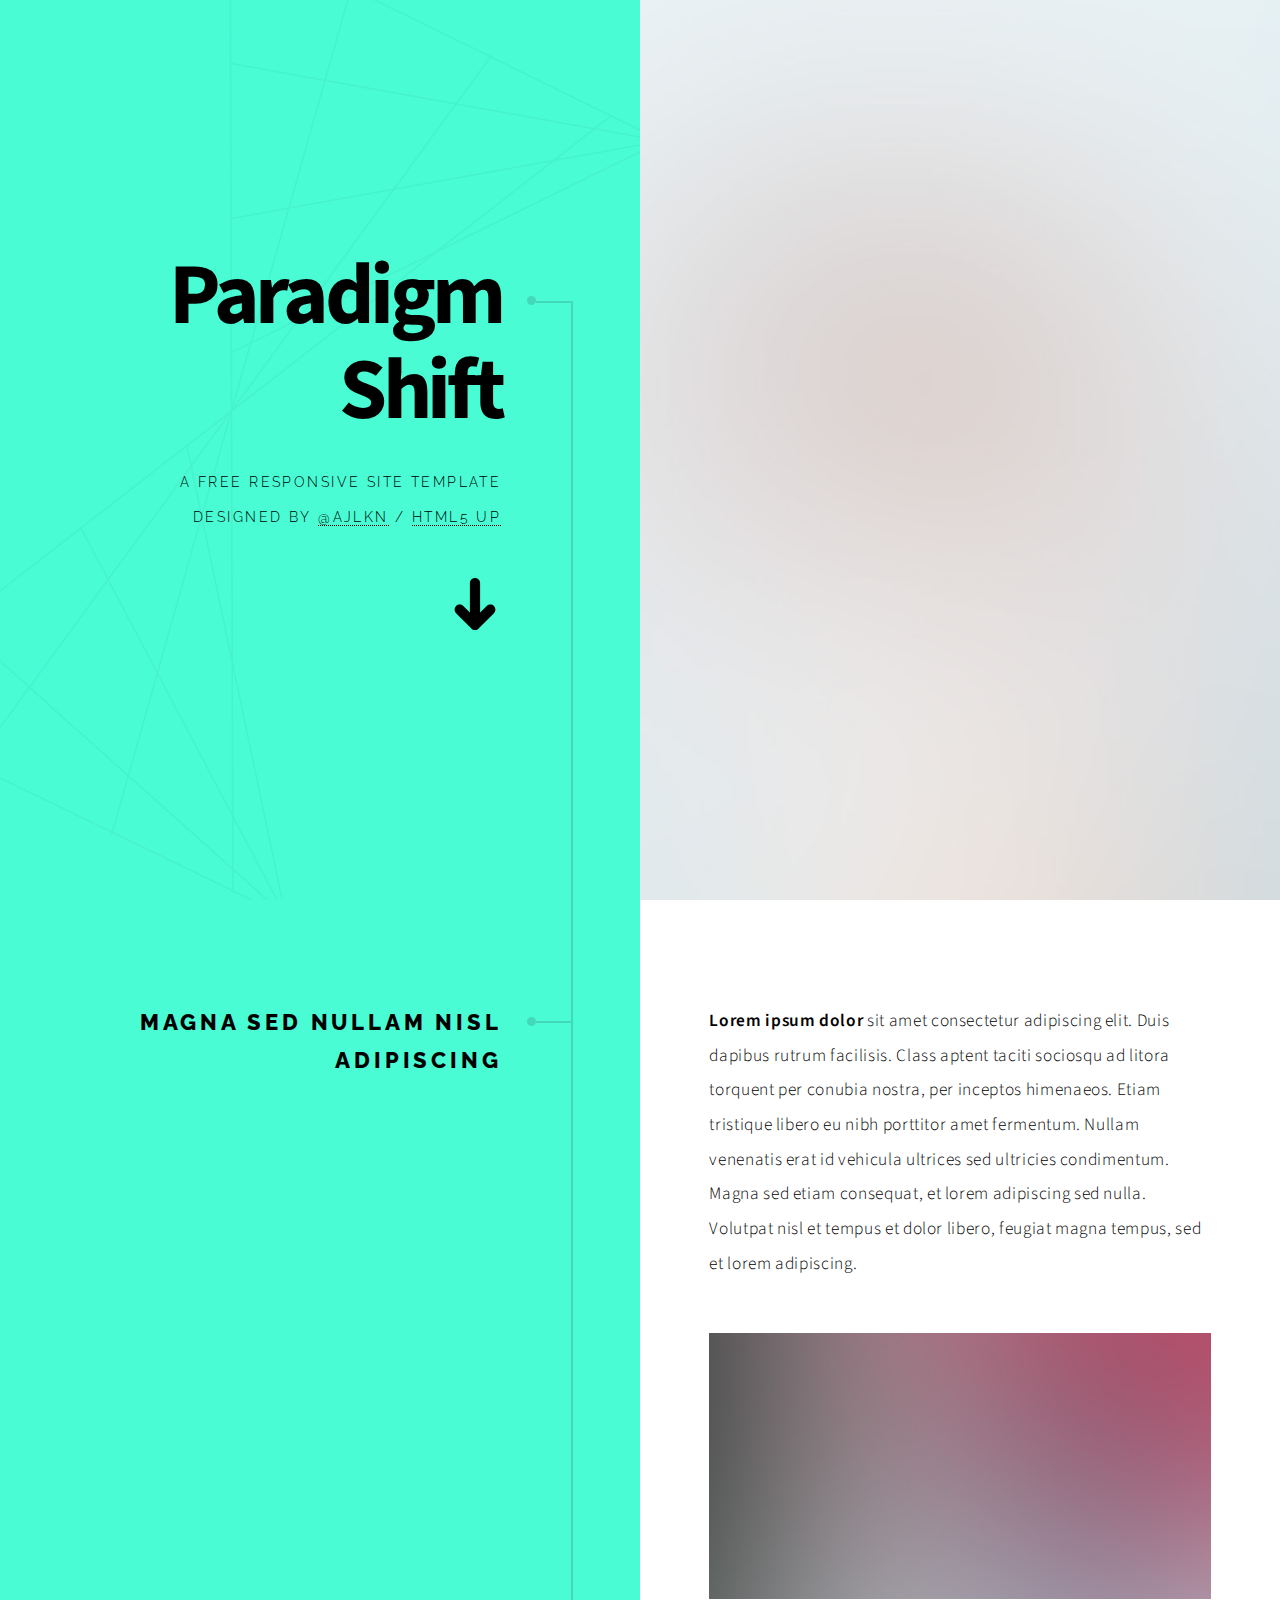
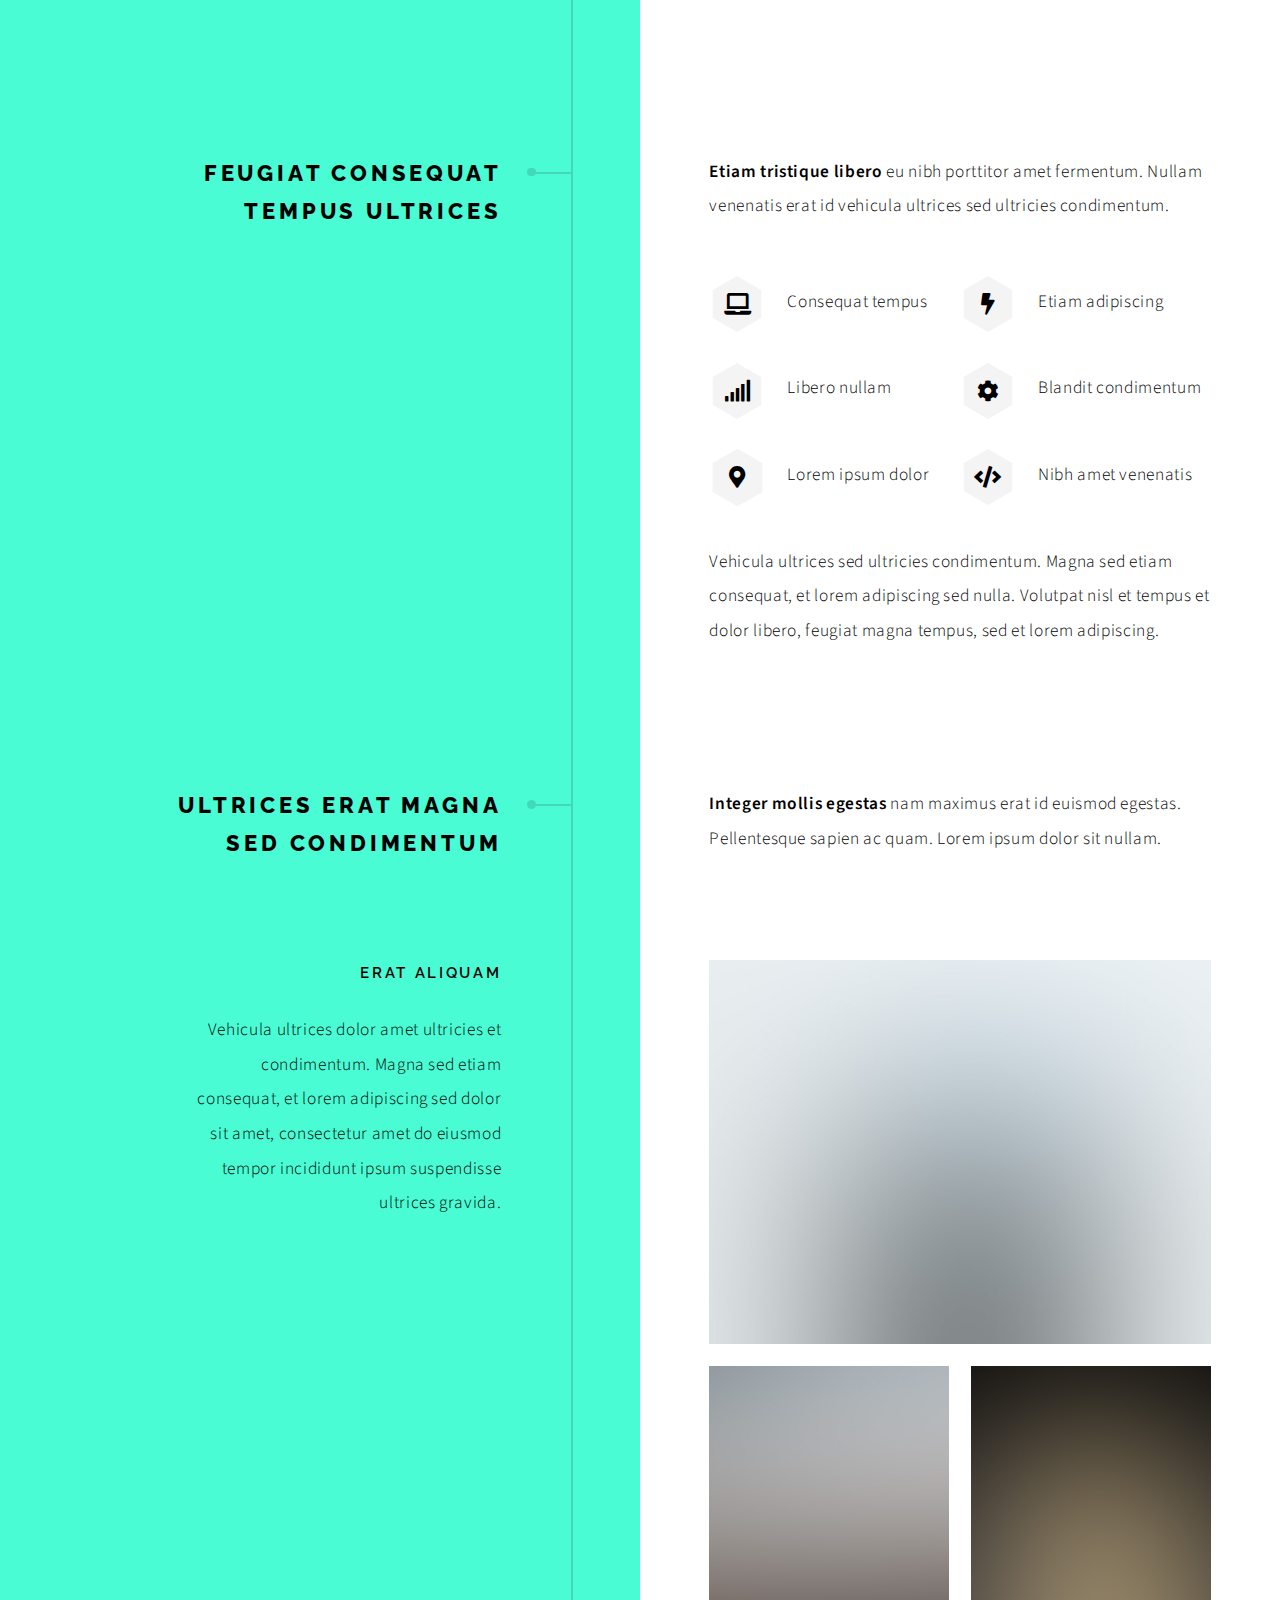
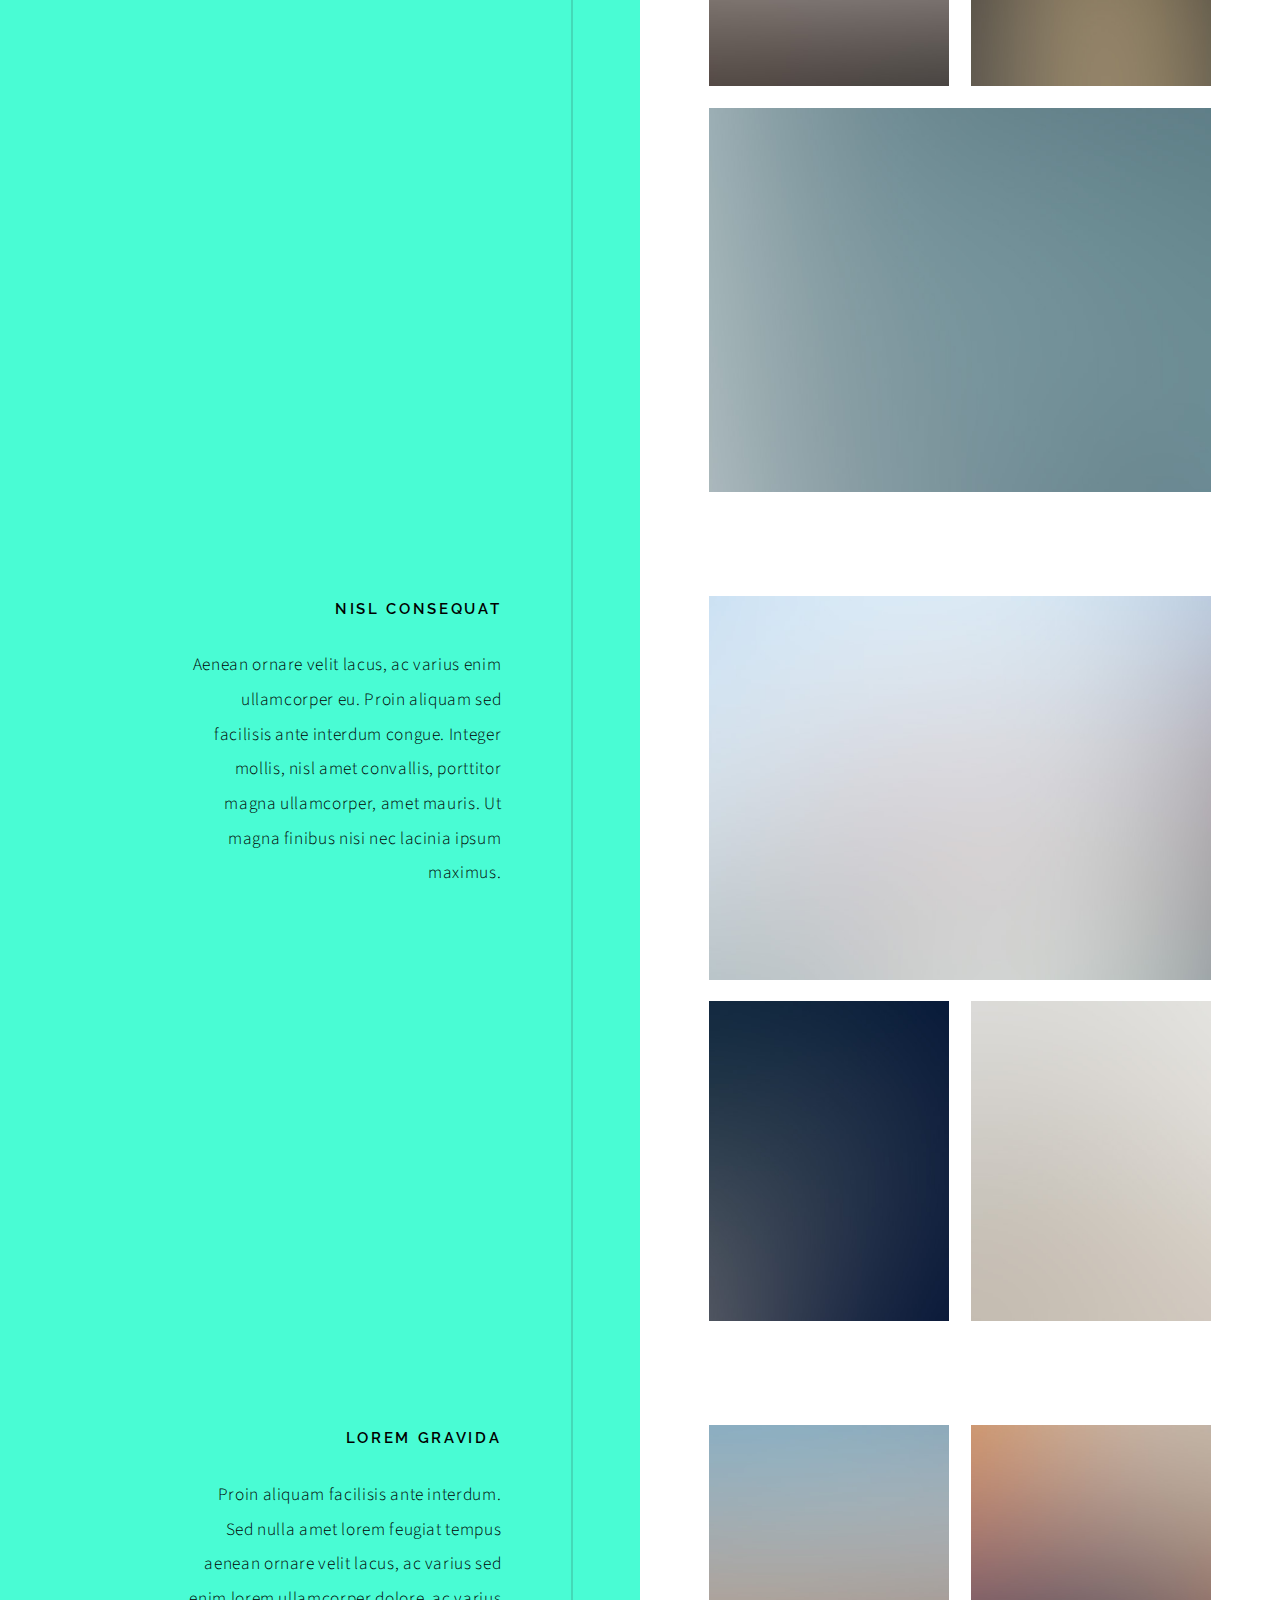
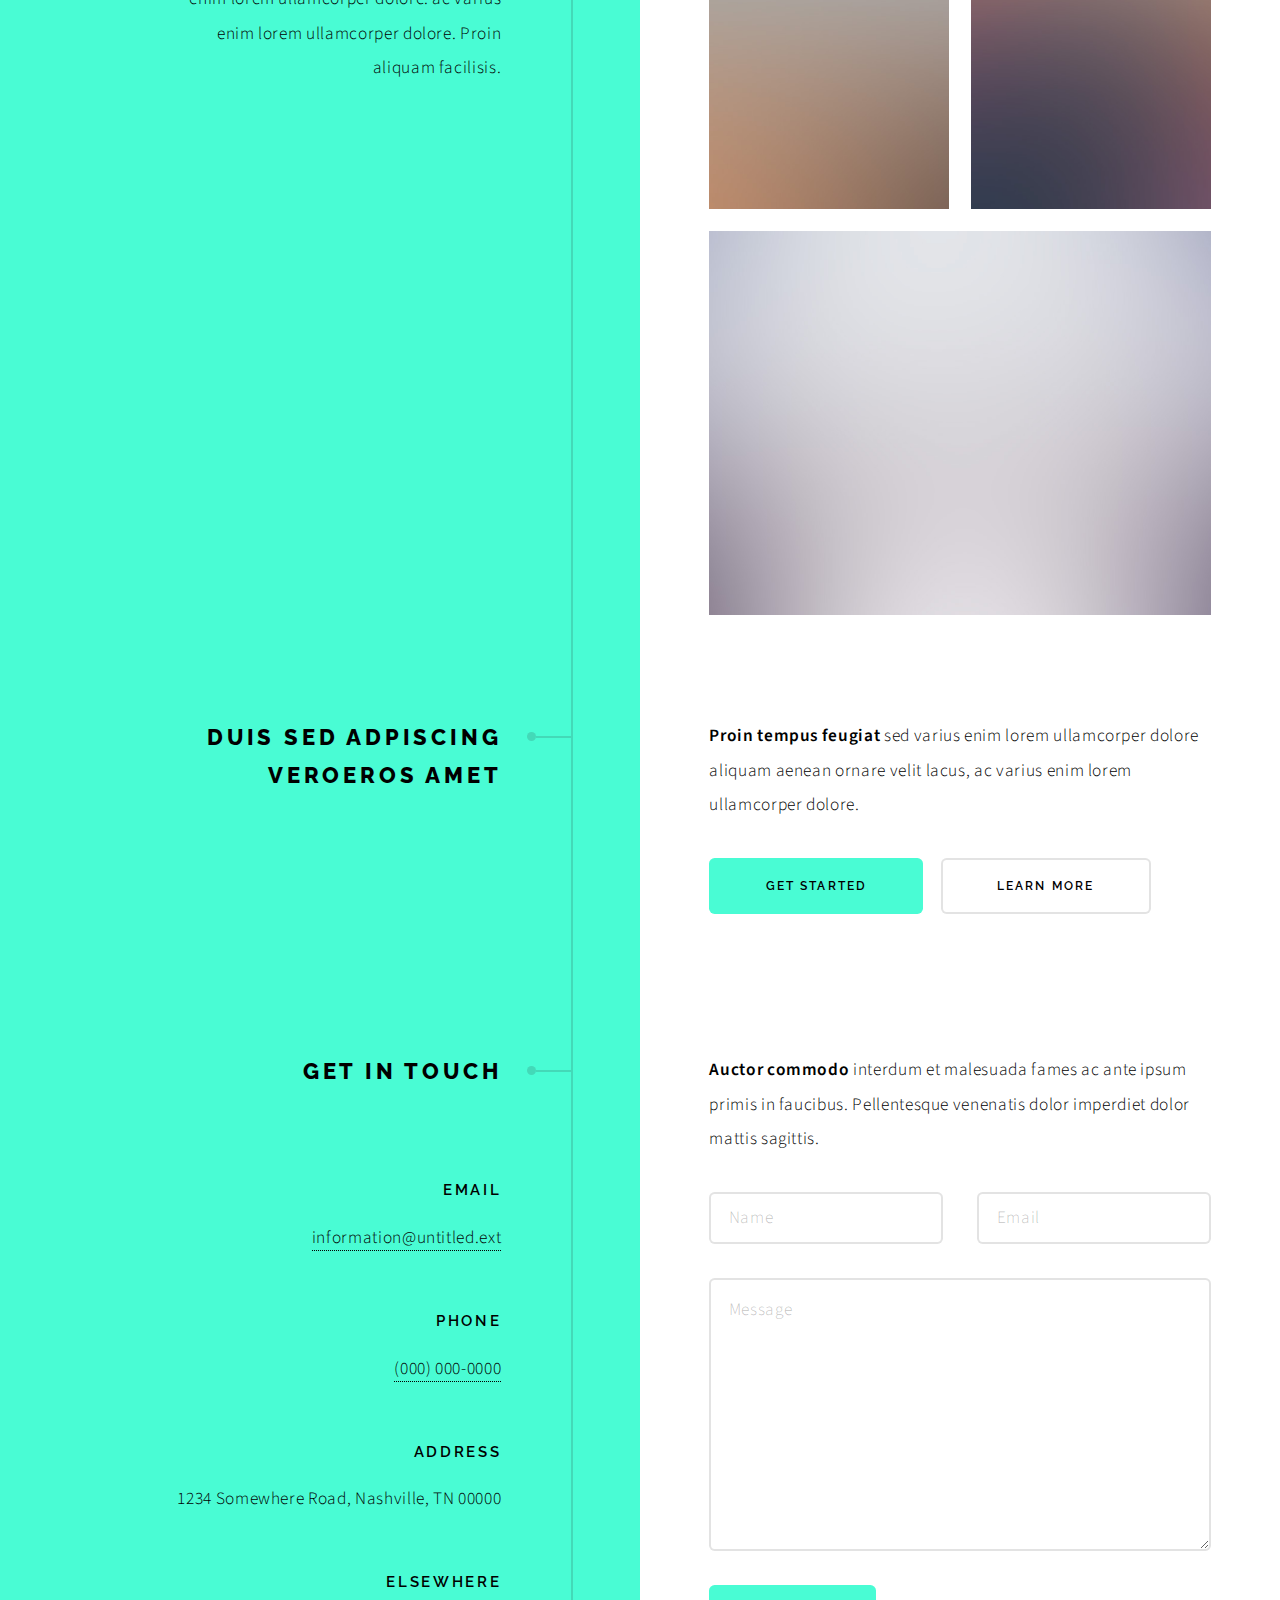
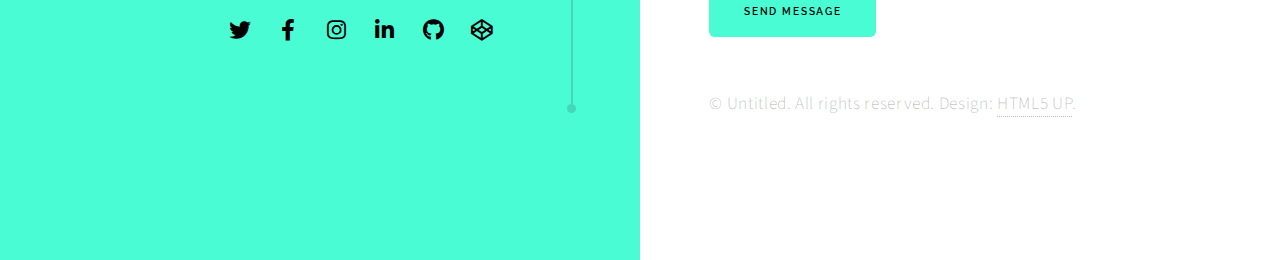
==== commit 203e7c6b: "hello world" ====
--- a/index.html
+++ b/index.html
@@ -1,204 +1,471 @@
 <!DOCTYPE HTML>
+<!--
+	Paradigm Shift by HTML5 UP
+	html5up.net | @ajlkn
+	Free for personal and commercial use under the CCA 3.0 license (html5up.net/license)
+-->
 <html>
-<head>
-	<title>Revif</title>
-	<meta charset="utf-8" />
-	<meta name="viewport" content="width=device-width, initial-scale=1, user-scalable=no" />
-	<link rel="stylesheet" href="assets/css/main.css" />
-	<noscript><link rel="stylesheet" href="assets/css/noscript.css" /></noscript>
-</head>
-<body class="is-preload">
-
-	<!-- Sidebar -->
-	<section id="sidebar">
-		<div class="inner">
-			<nav>
-				<ul>
-					<li><a href="#intro">Welcome</a></li>
-					<li><a href="#one">Who we are</a></li>
-					<li><a href="#two">What we do</a></li>
-					<li><a href="#three">Get in touch</a></li>
-				</ul>
-			</nav>
-		</div>
-	</section>
-
-	<!-- Wrapper -->
-	<div id="wrapper">
-
-		<!-- Intro -->
-		<section id="intro" class="wrapper style1 fullscreen fade-up">
-			<div class="inner">
-				<img src="images/revif2-blanc.png" alt="" width="20%"/>
-				<p>Just another fine responsive site template designed by <a href="http://html5up.net">HTML5 UP</a><br />
-					and released for free under the <a href="http://html5up.net/license">Creative Commons</a>.</p>
-					<ul class="actions">
-						<li><a href="#one" class="button scrolly">Learn more</a></li>
-					</ul>
-				</div>
-			</section>
-
-			<!-- One -->
-			<section id="one" class="wrapper style2 spotlights">
-				<section>
-					<a href="#" class="image"><img src="images/pic01.jpg" alt="" data-position="center center" /></a>
-					<div class="content">
-						<div class="inner">
-							<h2>Sed ipsum dolor</h2>
-							<p>Phasellus convallis elit id ullamcorper pulvinar. Duis aliquam turpis mauris, eu ultricies erat malesuada quis. Aliquam dapibus.</p>
+	<head>
+		<title>Paradigm Shift by HTML5 UP</title>
+		<meta charset="utf-8" />
+		<meta name="viewport" content="width=device-width, initial-scale=1, user-scalable=no" />
+		<meta name="description" content="" />
+		<meta name="keywords" content="" />
+		<link rel="stylesheet" href="assets/css/main.css" />
+	</head>
+	<body class="is-preload">
+
+		<!-- Wrapper -->
+			<div id="wrapper">
+
+				<!-- Intro -->
+					<section class="intro">
+						<header>
+							<h1>Paradigm Shift</h1>
+							<p>A free responsive site template designed by <a href="https://twitter.com/ajlkn">@ajlkn</a> / <a href="https://html5up.net">HTML5 UP</a></p>
 							<ul class="actions">
-								<li><a href="generic.html" class="button">Learn more</a></li>
+								<li><a href="#first" class="arrow scrolly"><span class="label">Next</span></a></li>
 							</ul>
-						</div>
-					</div>
-				</section>
-				<section>
-					<a href="#" class="image"><img src="images/pic02.jpg" alt="" data-position="top center" /></a>
-					<div class="content">
-						<div class="inner">
-							<h2>Feugiat consequat</h2>
-							<p>Phasellus convallis elit id ullamcorper pulvinar. Duis aliquam turpis mauris, eu ultricies erat malesuada quis. Aliquam dapibus.</p>
+						</header>
+						<div class="content">
+							<span class="image fill" data-position="center"><img src="images/pic01.jpg" alt="" /></span>
+						</div>
+					</section>
+
+				<!-- Section -->
+					<section id="first">
+						<header>
+							<h2>Magna sed nullam nisl adipiscing</h2>
+						</header>
+						<div class="content">
+							<p><strong>Lorem ipsum dolor</strong> sit amet consectetur adipiscing elit. Duis dapibus rutrum facilisis. Class aptent taciti sociosqu ad litora torquent per conubia nostra, per inceptos himenaeos. Etiam tristique libero eu nibh porttitor amet fermentum. Nullam venenatis erat id vehicula ultrices sed ultricies condimentum. Magna sed etiam consequat, et lorem adipiscing sed nulla. Volutpat nisl et tempus et dolor libero, feugiat magna tempus, sed et lorem adipiscing.</p>
+							<span class="image main"><img src="images/pic02.jpg" alt="" /></span>
+						</div>
+					</section>
+
+				<!-- Section -->
+					<section>
+						<header>
+							<h2>Feugiat consequat tempus ultrices</h2>
+						</header>
+						<div class="content">
+							<p><strong>Etiam tristique libero</strong> eu nibh porttitor amet fermentum. Nullam venenatis erat id vehicula ultrices sed ultricies condimentum.</p>
+							<ul class="feature-icons">
+								<li class="icon solid fa-laptop">Consequat tempus</li>
+								<li class="icon solid fa-bolt">Etiam adipiscing</li>
+								<li class="icon solid fa-signal">Libero nullam</li>
+								<li class="icon solid fa-cog">Blandit condimentum</li>
+								<li class="icon solid fa-map-marker-alt">Lorem ipsum dolor</li>
+								<li class="icon solid fa-code">Nibh amet venenatis</li>
+							</ul>
+							<p>Vehicula ultrices sed ultricies condimentum. Magna sed etiam consequat, et lorem adipiscing sed nulla. Volutpat nisl et tempus et dolor libero, feugiat magna tempus, sed et lorem adipiscing.</p>
+						</div>
+					</section>
+
+				<!-- Section -->
+					<section>
+						<header>
+							<h2>Ultrices erat magna sed condimentum</h2>
+						</header>
+						<div class="content">
+							<p><strong>Integer mollis egestas</strong> nam maximus erat id euismod egestas. Pellentesque sapien ac quam. Lorem ipsum dolor sit nullam.</p>
+
+							<!-- Section -->
+								<section>
+									<header>
+										<h3>Erat aliquam</h3>
+										<p>Vehicula ultrices dolor amet ultricies et condimentum. Magna sed etiam consequat, et lorem adipiscing sed dolor sit amet, consectetur amet do eiusmod tempor incididunt  ipsum suspendisse ultrices gravida.</p>
+									</header>
+									<div class="content">
+										<div class="gallery">
+											<a href="images/gallery/fulls/01.jpg" class="landscape"><img src="images/gallery/thumbs/01.jpg" alt="" /></a>
+											<a href="images/gallery/fulls/02.jpg"><img src="images/gallery/thumbs/02.jpg" alt="" /></a>
+											<a href="images/gallery/fulls/03.jpg"><img src="images/gallery/thumbs/03.jpg" alt="" /></a>
+											<a href="images/gallery/fulls/04.jpg" class="landscape"><img src="images/gallery/thumbs/04.jpg" alt="" /></a>
+										</div>
+									</div>
+								</section>
+
+							<!-- Section -->
+								<section>
+									<header>
+										<h3>Nisl consequat</h3>
+										<p>Aenean ornare velit lacus, ac varius enim ullamcorper eu. Proin aliquam sed facilisis ante interdum congue. Integer mollis, nisl amet convallis, porttitor magna ullamcorper, amet mauris. Ut magna finibus nisi nec lacinia ipsum maximus.</p>
+									</header>
+									<div class="content">
+										<div class="gallery">
+											<a href="images/gallery/fulls/05.jpg" class="landscape"><img src="images/gallery/thumbs/05.jpg" alt="" /></a>
+											<a href="images/gallery/fulls/06.jpg"><img src="images/gallery/thumbs/06.jpg" alt="" /></a>
+											<a href="images/gallery/fulls/07.jpg"><img src="images/gallery/thumbs/07.jpg" alt="" /></a>
+										</div>
+									</div>
+								</section>
+
+							<!-- Section -->
+								<section>
+									<header>
+										<h3>Lorem gravida</h3>
+										<p>Proin aliquam facilisis ante interdum. Sed nulla amet lorem feugiat tempus aenean ornare velit lacus, ac varius sed enim lorem ullamcorper dolore.  ac varius enim lorem ullamcorper dolore. Proin aliquam facilisis.</p>
+									</header>
+									<div class="content">
+										<div class="gallery">
+											<a href="images/gallery/fulls/08.jpg" class="portrait"><img src="images/gallery/thumbs/08.jpg" alt="" /></a>
+											<a href="images/gallery/fulls/09.jpg" class="portrait"><img src="images/gallery/thumbs/09.jpg" alt="" /></a>
+											<a href="images/gallery/fulls/10.jpg" class="landscape"><img src="images/gallery/thumbs/10.jpg" alt="" /></a>
+										</div>
+									</div>
+								</section>
+
+						</div>
+					</section>
+
+				<!-- Section -->
+					<section>
+						<header>
+							<h2>Duis sed adpiscing veroeros amet</h2>
+						</header>
+						<div class="content">
+							<p><strong>Proin tempus feugiat</strong> sed varius enim lorem ullamcorper dolore aliquam aenean ornare velit lacus, ac varius enim lorem ullamcorper dolore.</p>
 							<ul class="actions">
-								<li><a href="generic.html" class="button">Learn more</a></li>
+								<li><a href="#" class="button primary large">Get Started</a></li>
+								<li><a href="#" class="button large">Learn More</a></li>
 							</ul>
 						</div>
-					</div>
-				</section>
-				<section>
-					<a href="#" class="image"><img src="images/pic03.jpg" alt="" data-position="25% 25%" /></a>
-					<div class="content">
-						<div class="inner">
-							<h2>Ultricies aliquam</h2>
-							<p>Phasellus convallis elit id ullamcorper pulvinar. Duis aliquam turpis mauris, eu ultricies erat malesuada quis. Aliquam dapibus.</p>
-							<ul class="actions">
-								<li><a href="generic.html" class="button">Learn more</a></li>
-							</ul>
-						</div>
-					</div>
-				</section>
-			</section>
-
-			<!-- Two -->
-			<section id="two" class="wrapper style3 fade-up">
-				<div class="inner">
-					<h2>What we do</h2>
-					<p>Phasellus convallis elit id ullamcorper pulvinar. Duis aliquam turpis mauris, eu ultricies erat malesuada quis. Aliquam dapibus, lacus eget hendrerit bibendum, urna est aliquam sem, sit amet imperdiet est velit quis lorem.</p>
-					<div class="features">
-						<section>
-							<span class="icon solid major fa-code"></span>
-							<h3>Lorem ipsum amet</h3>
-							<p>Phasellus convallis elit id ullam corper amet et pulvinar. Duis aliquam turpis mauris, sed ultricies erat dapibus.</p>
-						</section>
-						<section>
-							<span class="icon solid major fa-lock"></span>
-							<h3>Aliquam sed nullam</h3>
-							<p>Phasellus convallis elit id ullam corper amet et pulvinar. Duis aliquam turpis mauris, sed ultricies erat dapibus.</p>
-						</section>
-						<section>
-							<span class="icon solid major fa-cog"></span>
-							<h3>Sed erat ullam corper</h3>
-							<p>Phasellus convallis elit id ullam corper amet et pulvinar. Duis aliquam turpis mauris, sed ultricies erat dapibus.</p>
-						</section>
-						<section>
-							<span class="icon solid major fa-desktop"></span>
-							<h3>Veroeros quis lorem</h3>
-							<p>Phasellus convallis elit id ullam corper amet et pulvinar. Duis aliquam turpis mauris, sed ultricies erat dapibus.</p>
-						</section>
-						<section>
-							<span class="icon solid major fa-link"></span>
-							<h3>Urna quis bibendum</h3>
-							<p>Phasellus convallis elit id ullam corper amet et pulvinar. Duis aliquam turpis mauris, sed ultricies erat dapibus.</p>
-						</section>
-						<section>
-							<span class="icon major fa-gem"></span>
-							<h3>Aliquam urna dapibus</h3>
-							<p>Phasellus convallis elit id ullam corper amet et pulvinar. Duis aliquam turpis mauris, sed ultricies erat dapibus.</p>
-						</section>
-					</div>
-					<ul class="actions">
-						<li><a href="generic.html" class="button">Learn more</a></li>
-					</ul>
-				</div>
-			</section>
-
-			<!-- Three -->
-			<section id="three" class="wrapper style1 fade-up">
-				<div class="inner">
-					<h2>Get in touch</h2>
-					<p>Phasellus convallis elit id ullamcorper pulvinar. Duis aliquam turpis mauris, eu ultricies erat malesuada quis. Aliquam dapibus, lacus eget hendrerit bibendum, urna est aliquam sem, sit amet imperdiet est velit quis lorem.</p>
-					<div class="split style1">
-						<section>
-							<form method="post" action="#">
+					</section>
+
+				<!-- Elements -->
+				<!--
+					<section>
+						<header>
+							<h2>Elements</h2>
+						</header>
+						<div class="content">
+
+							<section>
+								<header>
+									<h3>Text</h3>
+								</header>
+								<div class="content">
+									<p>This is <b>bold</b> and this is <strong>strong</strong>. This is <i>italic</i> and this is <em>emphasized</em>.
+									This is <sup>superscript</sup> text and this is <sub>subscript</sub> text.
+									This is <u>underlined</u> and this is code: <code>for (;;) { ... }</code>. Finally, <a href="#">this is a link</a>.</p>
+									<hr />
+									<h2>Heading Level 2</h2>
+									<h3>Heading Level 3</h3>
+									<h4>Heading Level 4</h4>
+									<h5>Heading Level 5</h5>
+									<hr />
+									<h5>Blockquote</h5>
+									<blockquote>Fringilla nisl. Donec accumsan interdum nisi, quis tincidunt felis sagittis eget tempus euismod. Vestibulum ante ipsum primis in faucibus vestibulum. Blandit adipiscing eu felis iaculis volutpat ac adipiscing accumsan faucibus. Vestibulum ante ipsum primis in faucibus lorem ipsum dolor sit amet nullam adipiscing eu felis.</blockquote>
+									<h5>Preformatted</h5>
+									<pre><code>i = 0;
+
+while (!deck.isInOrder()) {
+  print 'Iteration ' + i;
+  deck.shuffle();
+  i++;
+}
+
+print 'Sorted in ' + i + ' iterations.';</code></pre>
+								</div>
+							</section>
+
+							<section>
+								<header>
+									<h3>Lists</h3>
+								</header>
+								<div class="content">
+
+									<h4>Unordered</h4>
+									<ul>
+										<li>Dolor pulvinar etiam.</li>
+										<li>Sagittis adipiscing.</li>
+										<li>Felis enim feugiat.</li>
+									</ul>
+
+									<h4>Alternate</h4>
+									<ul class="alt">
+										<li>Dolor pulvinar etiam.</li>
+										<li>Sagittis adipiscing.</li>
+										<li>Felis enim feugiat.</li>
+									</ul>
+
+									<h4>Ordered</h4>
+									<ol>
+										<li>Dolor pulvinar etiam.</li>
+										<li>Etiam vel felis viverra.</li>
+										<li>Felis enim feugiat.</li>
+										<li>Dolor pulvinar etiam.</li>
+										<li>Etiam vel felis lorem.</li>
+										<li>Felis enim et feugiat.</li>
+									</ol>
+									<h4>Icons</h4>
+									<ul class="icons">
+										<li><a href="#" class="icon brands fa-twitter"><span class="label">Twitter</span></a></li>
+										<li><a href="#" class="icon brands fa-facebook-f"><span class="label">Facebook</span></a></li>
+										<li><a href="#" class="icon brands fa-instagram"><span class="label">Instagram</span></a></li>
+										<li><a href="#" class="icon brands fa-github"><span class="label">Github</span></a></li>
+									</ul>
+
+									<h4>Actions</h4>
+									<ul class="actions">
+										<li><a href="#" class="button primary">Default</a></li>
+										<li><a href="#" class="button">Default</a></li>
+									</ul>
+									<ul class="actions stacked">
+										<li><a href="#" class="button primary">Default</a></li>
+										<li><a href="#" class="button">Default</a></li>
+									</ul>
+								</div>
+							</section>
+
+							<section>
+								<header>
+									<h3>Table</h3>
+								</header>
+								<div class="content">
+									<h4>Default</h4>
+									<div class="table-wrapper">
+										<table>
+											<thead>
+												<tr>
+													<th>Name</th>
+													<th>Description</th>
+													<th>Price</th>
+												</tr>
+											</thead>
+											<tbody>
+												<tr>
+													<td>Item One</td>
+													<td>Ante turpis integer aliquet porttitor.</td>
+													<td>29.99</td>
+												</tr>
+												<tr>
+													<td>Item Two</td>
+													<td>Vis ac commodo adipiscing arcu aliquet.</td>
+													<td>19.99</td>
+												</tr>
+												<tr>
+													<td>Item Three</td>
+													<td> Morbi faucibus arcu accumsan lorem.</td>
+													<td>29.99</td>
+												</tr>
+												<tr>
+													<td>Item Four</td>
+													<td>Vitae integer tempus condimentum.</td>
+													<td>19.99</td>
+												</tr>
+												<tr>
+													<td>Item Five</td>
+													<td>Ante turpis integer aliquet porttitor.</td>
+													<td>29.99</td>
+												</tr>
+											</tbody>
+											<tfoot>
+												<tr>
+													<td colspan="2"></td>
+													<td>100.00</td>
+												</tr>
+											</tfoot>
+										</table>
+									</div>
+
+									<h4>Alternate</h4>
+									<div class="table-wrapper">
+										<table class="alt">
+											<thead>
+												<tr>
+													<th>Name</th>
+													<th>Description</th>
+													<th>Price</th>
+												</tr>
+											</thead>
+											<tbody>
+												<tr>
+													<td>Item One</td>
+													<td>Ante turpis integer aliquet porttitor.</td>
+													<td>29.99</td>
+												</tr>
+												<tr>
+													<td>Item Two</td>
+													<td>Vis ac commodo adipiscing arcu aliquet.</td>
+													<td>19.99</td>
+												</tr>
+												<tr>
+													<td>Item Three</td>
+													<td> Morbi faucibus arcu accumsan lorem.</td>
+													<td>29.99</td>
+												</tr>
+												<tr>
+													<td>Item Four</td>
+													<td>Vitae integer tempus condimentum.</td>
+													<td>19.99</td>
+												</tr>
+												<tr>
+													<td>Item Five</td>
+													<td>Ante turpis integer aliquet porttitor.</td>
+													<td>29.99</td>
+												</tr>
+											</tbody>
+											<tfoot>
+												<tr>
+													<td colspan="2"></td>
+													<td>100.00</td>
+												</tr>
+											</tfoot>
+										</table>
+									</div>
+								</div>
+							</section>
+
+							<section>
+								<header>
+									<h3>Buttons</h3>
+								</header>
+								<div class="content">
+									<ul class="actions">
+										<li><a href="#" class="button primary">Primary</a></li>
+										<li><a href="#" class="button">Default</a></li>
+									</ul>
+									<ul class="actions">
+										<li><a href="#" class="button large">Large</a></li>
+										<li><a href="#" class="button">Default</a></li>
+										<li><a href="#" class="button small">Small</a></li>
+									</ul>
+									<ul class="actions">
+										<li><a href="#" class="button primary icon solid fa-download">Icon</a></li>
+										<li><a href="#" class="button icon solid fa-download">Icon</a></li>
+									</ul>
+									<ul class="actions">
+										<li><span class="button primary disabled">Disabled</span></li>
+										<li><span class="button disabled">Disabled</span></li>
+									</ul>
+								</div>
+							</section>
+
+							<section>
+								<header>
+									<h3>Form</h3>
+								</header>
+								<div class="content">
+									<form method="post" action="#">
+										<div class="fields">
+											<div class="field half">
+												<label for="demo-name">Name</label>
+												<input type="text" name="demo-name" id="demo-name" value="" placeholder="Jane Doe" />
+											</div>
+											<div class="field half">
+												<label for="demo-email">Email</label>
+												<input type="email" name="demo-email" id="demo-email" value="" placeholder="jane@untitled.tld" />
+											</div>
+											<div class="field">
+												<label for="demo-category">Category</label>
+												<select name="demo-category" id="demo-category">
+													<option value="">-</option>
+													<option value="1">Manufacturing</option>
+													<option value="1">Shipping</option>
+													<option value="1">Administration</option>
+													<option value="1">Human Resources</option>
+												</select>
+											</div>
+											<div class="field half">
+												<input type="radio" id="demo-priority-low" name="demo-priority" checked>
+												<label for="demo-priority-low">Low</label>
+											</div>
+											<div class="field half">
+												<input type="radio" id="demo-priority-high" name="demo-priority">
+												<label for="demo-priority-high">High</label>
+											</div>
+											<div class="field half">
+												<input type="checkbox" id="demo-copy" name="demo-copy">
+												<label for="demo-copy">Email me a copy</label>
+											</div>
+											<div class="field half">
+												<input type="checkbox" id="demo-human" name="demo-human" checked>
+												<label for="demo-human">Not a robot</label>
+											</div>
+											<div class="field">
+												<label for="demo-message">Message</label>
+												<textarea name="demo-message" id="demo-message" placeholder="Enter your message" rows="6"></textarea>
+											</div>
+										</div>
+										<ul class="actions">
+											<li><input type="submit" value="Send Message" class="primary" /></li>
+											<li><input type="reset" value="Reset" /></li>
+										</ul>
+									</form>
+								</div>
+							</section>
+
+						</div>
+					</section>
+				-->
+
+				<!-- Section -->
+					<section>
+						<header>
+							<h2>Get in touch</h2>
+						</header>
+						<div class="content">
+							<p><strong>Auctor commodo</strong> interdum et malesuada fames ac ante ipsum primis in faucibus. Pellentesque venenatis dolor imperdiet dolor mattis sagittis.</p>
+							<form>
 								<div class="fields">
 									<div class="field half">
-										<label for="name">Name</label>
-										<input type="text" name="name" id="name" />
+										<input type="text" name="name" id="name" placeholder="Name" />
 									</div>
 									<div class="field half">
-										<label for="email">Email</label>
-										<input type="text" name="email" id="email" />
+										<input type="email" name="email" id="email" placeholder="Email" />
 									</div>
 									<div class="field">
-										<label for="message">Message</label>
-										<textarea name="message" id="message" rows="5"></textarea>
+										<textarea name="message" id="message" placeholder="Message" rows="7"></textarea>
 									</div>
 								</div>
 								<ul class="actions">
-									<li><a href="" class="button submit">Send Message</a></li>
+									<li><input type="submit" value="Send Message" class="button primary" /></li>
 								</ul>
 							</form>
-						</section>
-						<section>
-							<ul class="contact">
-								<li>
-									<h3>Address</h3>
-									<span>12345 Somewhere Road #654<br />
-										Nashville, TN 00000-0000<br />
-									USA</span>
-								</li>
+						</div>
+						<footer>
+							<ul class="items">
 								<li>
 									<h3>Email</h3>
-									<a href="#">user@untitled.tld</a>
+									<a href="#">information@untitled.ext</a>
 								</li>
 								<li>
 									<h3>Phone</h3>
-									<span>(000) 000-0000</span>
+									<a href="#">(000) 000-0000</a>
 								</li>
 								<li>
-									<h3>Social</h3>
+									<h3>Address</h3>
+									<span>1234 Somewhere Road, Nashville, TN 00000</span>
+								</li>
+								<li>
+									<h3>Elsewhere</h3>
 									<ul class="icons">
 										<li><a href="#" class="icon brands fa-twitter"><span class="label">Twitter</span></a></li>
 										<li><a href="#" class="icon brands fa-facebook-f"><span class="label">Facebook</span></a></li>
-										<li><a href="#" class="icon brands fa-github"><span class="label">GitHub</span></a></li>
 										<li><a href="#" class="icon brands fa-instagram"><span class="label">Instagram</span></a></li>
 										<li><a href="#" class="icon brands fa-linkedin-in"><span class="label">LinkedIn</span></a></li>
+										<li><a href="#" class="icon brands fa-github"><span class="label">GitHub</span></a></li>
+										<li><a href="#" class="icon brands fa-codepen"><span class="label">Codepen</span></a></li>
 									</ul>
 								</li>
 							</ul>
-						</section>
-					</div>
-				</div>
-			</section>
-
-		</div>
-
-		<!-- Footer -->
-		<footer id="footer" class="wrapper style1-alt">
-			<div class="inner">
-				<ul class="menu">
-					<li>&copy; Untitled. All rights reserved.</li><li>Design: <a href="http://html5up.net">HTML5 UP</a></li>
-				</ul>
+						</footer>
+					</section>
+
+				<!-- Copyright -->
+					<div class="copyright">&copy; Untitled. All rights reserved. Design: <a href="https://html5up.net">HTML5 UP</a>.</div>
+
 			</div>
-		</footer>
 
 		<!-- Scripts -->
-		<script src="assets/js/jquery.min.js"></script>
-		<script src="assets/js/jquery.scrollex.min.js"></script>
-		<script src="assets/js/jquery.scrolly.min.js"></script>
-		<script src="assets/js/browser.min.js"></script>
-		<script src="assets/js/breakpoints.min.js"></script>
-		<script src="assets/js/util.js"></script>
-		<script src="assets/js/main.js"></script>
+			<script src="assets/js/jquery.min.js"></script>
+			<script src="assets/js/jquery.scrolly.min.js"></script>
+			<script src="assets/js/browser.min.js"></script>
+			<script src="assets/js/breakpoints.min.js"></script>
+			<script src="assets/js/util.js"></script>
+			<script src="assets/js/main.js"></script>
 
 	</body>
-	</html>+</html>--- a/assets/css/main.css
+++ b/assets/css/main.css
@@ -1,333 +1,605 @@
-/*/*/*/*/*/*@import url(fontawesome-all.min.css);
+@import url(fontawesome-all.min.css);
+@import url("https://fonts.googleapis.com/css?family=Source+Sans+Pro:300,600,700,300i,600i,700i|Raleway:600,800");
 
 /*
-	Hyperspace by HTML5 UP
+	Paradigm Shift by HTML5 UP
 	html5up.net | @ajlkn
 	Free for personal and commercial use under the CCA 3.0 license (html5up.net/license)
-	*/
-
-	html, body, div, span, applet, object,
-	iframe, h1, h2, h3, h4, h5, h6, p, blockquote,
-	pre, a, abbr, acronym, address, big, cite,
-	code, del, dfn, em, img, ins, kbd, q, s, samp,
-	small, strike, strong, sub, sup, tt, var, b,
-	u, i, center, dl, dt, dd, ol, ul, li, fieldset,
-	form, label, legend, table, caption, tbody,
-	tfoot, thead, tr, th, td, article, aside,
-	canvas, details, embed, figure, figcaption,
-	footer, header, hgroup, menu, nav, output, ruby,
-	section, summary, time, mark, audio, video {
-		margin: 0;
-		padding: 0;
+*/
+
+html, body, div, span, applet, object,
+iframe, h1, h2, h3, h4, h5, h6, p, blockquote,
+pre, a, abbr, acronym, address, big, cite,
+code, del, dfn, em, img, ins, kbd, q, s, samp,
+small, strike, strong, sub, sup, tt, var, b,
+u, i, center, dl, dt, dd, ol, ul, li, fieldset,
+form, label, legend, table, caption, tbody,
+tfoot, thead, tr, th, td, article, aside,
+canvas, details, embed, figure, figcaption,
+footer, header, hgroup, menu, nav, output, ruby,
+section, summary, time, mark, audio, video {
+	margin: 0;
+	padding: 0;
+	border: 0;
+	font-size: 100%;
+	font: inherit;
+	vertical-align: baseline;}
+
+article, aside, details, figcaption, figure,
+footer, header, hgroup, menu, nav, section {
+	display: block;}
+
+body {
+	line-height: 1;
+}
+
+ol, ul {
+	list-style: none;
+}
+
+blockquote, q {
+	quotes: none;
+}
+
+	blockquote:before, blockquote:after, q:before, q:after {
+		content: '';
+		content: none;
+	}
+
+table {
+	border-collapse: collapse;
+	border-spacing: 0;
+}
+
+body {
+	-webkit-text-size-adjust: none;
+}
+
+mark {
+	background-color: transparent;
+	color: inherit;
+}
+
+input::-moz-focus-inner {
+	border: 0;
+	padding: 0;
+}
+
+input, select, textarea {
+	-moz-appearance: none;
+	-webkit-appearance: none;
+	-ms-appearance: none;
+	appearance: none;
+}
+
+/* Basic */
+
+	@-ms-viewport {
+		width: device-width;
+	}
+
+	body {
+		-ms-overflow-style: scrollbar;
+	}
+
+	@media screen and (max-width: 480px) {
+
+		html, body {
+			min-width: 320px;
+		}
+
+	}
+
+	html {
+		box-sizing: border-box;
+	}
+
+	*, *:before, *:after {
+		box-sizing: inherit;
+	}
+
+	html {
+		overflow-x: hidden;
+	}
+
+	body {
+		background: #ffffff;
+		overflow-x: hidden;
+	}
+
+		body.is-preload *, body.is-preload *:before, body.is-preload *:after {
+			-moz-animation: none !important;
+			-webkit-animation: none !important;
+			-ms-animation: none !important;
+			animation: none !important;
+			-moz-transition: none !important;
+			-webkit-transition: none !important;
+			-ms-transition: none !important;
+			transition: none !important;
+		}
+
+/* Typography */
+
+	html {
+		font-size: 18pt;
+	}
+
+		@media screen and (max-width: 1920px) {
+
+			html {
+				font-size: 13pt;
+			}
+
+		}
+
+		@media screen and (max-width: 1152px) {
+
+			html {
+				font-size: 14pt;
+			}
+
+		}
+
+		@media screen and (max-width: 736px) {
+
+			html {
+				font-size: 12pt;
+			}
+
+		}
+
+		@media screen and (max-width: 480px) {
+
+			html {
+				font-size: 11pt;
+			}
+
+		}
+
+	body {
+		background-color: #ffffff;
+		color: #000000;
+	}
+
+	body, input, select, textarea {
+		color: #000000;
+		font-family: "Source Sans Pro", Helvetica, sans-serif;
+		font-size: 1rem;
+		font-weight: 300;
+		letter-spacing: 0.0375em;
+		line-height: 2;
+	}
+
+	a {
+		-moz-transition: border-bottom-color 0.25s ease-in-out;
+		-webkit-transition: border-bottom-color 0.25s ease-in-out;
+		-ms-transition: border-bottom-color 0.25s ease-in-out;
+		transition: border-bottom-color 0.25s ease-in-out;
+		text-decoration: none;
+		color: #000000;
+		border-bottom: dotted 1px;
+	}
+
+		a:hover {
+			text-decoration: none;
+			border-bottom-color: transparent;
+		}
+
+	strong, b {
+		font-weight: 600;
+		color: #000000;
+	}
+
+	em, i {
+		font-style: italic;
+	}
+
+	p {
+		margin: 0 0 2rem 0;
+	}
+
+	h1, h2, h3, h4, h5, h6 {
+		color: #000000;
+		font-family: "Raleway", Helvetica, sans-serif;
+		font-weight: 600;
+		letter-spacing: 0.175em;
+		line-height: 1.75;
+		margin: 0 0 1.5rem 0;
+		text-transform: uppercase;
+	}
+
+		h1 a, h2 a, h3 a, h4 a, h5 a, h6 a {
+			color: inherit;
+			text-decoration: none;
+		}
+
+	h1 {
+		font-family: "Source Sans Pro", Helvetica, sans-serif;
+		font-size: 5rem;
+		font-weight: 700;
+		letter-spacing: -0.05em;
+		line-height: 1.1;
+		margin: 0 0 1.5rem 0;
+		text-transform: none;
+	}
+
+	h2 {
+		font-size: 1.25rem;
+		font-weight: 800;
+		margin: 0 0 2rem 0;
+	}
+
+	h3 {
+		font-size: 0.875rem;
+	}
+
+	h4 {
+		font-size: 0.875rem;
+	}
+
+	h5 {
+		font-size: 0.75rem;
+	}
+
+	h6 {
+		font-size: 0.625rem;
+	}
+
+	@media screen and (max-width: 736px) {
+
+		h1 {
+			font-size: 4.5rem;
+			line-height: 1.1;
+		}
+
+		h2 {
+			font-size: 1.25rem;
+			line-height: 1.7;
+		}
+
+		h3 {
+			font-size: 0.9rem;
+		}
+
+		h4 {
+			font-size: 0.75rem;
+		}
+
+		h5 {
+			font-size: 0.675rem;
+		}
+
+	}
+
+	@media screen and (max-width: 360px) {
+
+		h1 {
+			font-size: 3.75rem;
+		}
+
+		h2 {
+			font-size: 1.125rem;
+		}
+
+		h3 {
+			font-size: 0.8rem;
+		}
+
+		h4 {
+			font-size: 0.675rem;
+		}
+
+		h5 {
+			font-size: 0.675rem;
+		}
+
+	}
+
+	sub {
+		font-size: 0.8rem;
+		position: relative;
+		top: 0.5rem;
+	}
+
+	sup {
+		font-size: 0.8rem;
+		position: relative;
+		top: -0.5rem;
+	}
+
+	blockquote {
+		border-left: solid 0.5rem rgba(144, 144, 144, 0.25);
+		font-style: italic;
+		margin: 0 0 2rem 0;
+		padding: 1rem 0 1rem 2rem;
+	}
+
+	code {
+		background: rgba(144, 144, 144, 0.1);
+		border-radius: 0.325rem;
+		font-family: "Courier New", monospace;
+		font-size: 0.9rem;
+		margin: 0 0.25rem;
+		padding: 0.25rem 0.65rem;
+	}
+
+	pre {
+		-webkit-overflow-scrolling: touch;
+		font-family: "Courier New", monospace;
+		font-size: 0.9rem;
+		margin: 0 0 2rem 0;
+		width: 100%;
+	}
+
+		pre code {
+			display: block;
+			line-height: 1.75;
+			padding: 1rem 1.5rem;
+			overflow-x: auto;
+		}
+
+	hr {
 		border: 0;
-		font-size: 100%;
-		font: inherit;
-		vertical-align: baseline;}
-
-		article, aside, details, figcaption, figure,
-		footer, header, hgroup, menu, nav, section {
-			display: block;}
-
-			body {
-				line-height: 1;
-			}
-
-			ol, ul {
-				list-style: none;
-			}
-
-			blockquote, q {
-				quotes: none;
-			}
-
-			blockquote:before, blockquote:after, q:before, q:after {
-				content: '';
-				content: none;
-			}
-
-			table {
-				border-collapse: collapse;
-				border-spacing: 0;
-			}
-
-			body {
-				-webkit-text-size-adjust: none;
-			}
-
-			mark {
-				background-color: transparent;
-				color: inherit;
-			}
-
-			input::-moz-focus-inner {
-				border: 0;
-				padding: 0;
-			}
-
-			input, select, textarea {
-				-moz-appearance: none;
-				-webkit-appearance: none;
-				-ms-appearance: none;
-				appearance: none;
-			}
-
-			/* Basic */
-
-			@-ms-viewport {
-				width: device-width;
-			}
-
-			body {
-				-ms-overflow-style: scrollbar;
-			}
-
-			@media screen and (max-width: 480px) {
-
-				html, body {
-					min-width: 320px;
-				}
-
-			}
-
-			html {
-				box-sizing: border-box;
-			}
-
-			*, *:before, *:after {
-				box-sizing: inherit;
-			}
-
-			body {
-				background: #496952;
-			}
-
-			body.is-preload *, body.is-preload *:before, body.is-preload *:after {
-				-moz-animation: none !important;
-				-webkit-animation: none !important;
-				-ms-animation: none !important;
-				animation: none !important;
-				-moz-transition: none !important;
-				-webkit-transition: none !important;
-				-ms-transition: none !important;
-				transition: none !important;
-			}
-
-			/* Type */
-
-			body, input, select, textarea {
-				color: rgba(255, 255, 255, 0.55);
-				font-family: Arial, Helvetica, sans-serif;
-				font-size: 16.5pt;
-				font-weight: normal;
-				line-height: 1.75;
-			}
-
-			@media screen and (max-width: 1680px) {
-
-				body, input, select, textarea {
-					font-size: 13pt;
-				}
-
-			}
-
-			@media screen and (max-width: 1280px) {
-
-				body, input, select, textarea {
-					font-size: 12pt;
-				}
-
-			}
-
-			@media screen and (max-width: 360px) {
-
-				body, input, select, textarea {
-					font-size: 11pt;
-				}
-
-			}
-
-			a {
-				-moz-transition: color 0.2s ease, border-bottom-color 0.2s ease;
-				-webkit-transition: color 0.2s ease, border-bottom-color 0.2s ease;
-				-ms-transition: color 0.2s ease, border-bottom-color 0.2s ease;
-				transition: color 0.2s ease, border-bottom-color 0.2s ease;
-				border-bottom: dotted 1px rgba(255, 255, 255, 0.35);
-				color: inherit;
-				text-decoration: none;
-			}
-
-			a:hover {
-				border-bottom-color: transparent;
-				color: #ffffff;
-			}
-
-			strong, b {
-				color: #ffffff;
-				font-weight: bold;
-			}
-
-			em, i {
-				font-style: italic;
-			}
-
-			p {
-				margin: 0 0 2em 0;
-			}
-
-			h1, h2, h3, h4, h5, h6 {
-				color: #ffffff;
-				font-weight: bold;
-				line-height: 1.5;
-				margin: 0 0 0.5em 0;
-			}
-
-			h1 a, h2 a, h3 a, h4 a, h5 a, h6 a {
-				color: inherit;
-				text-decoration: none;
-			}
-
-			h1 {
-				font-size: 2.75em;
-			}
-
-			h1.major {
-				margin: 0 0 1.3em 0;
-				position: relative;
-				padding-bottom: 0.35em;
-			}
-
-			h1.major:after {
-				background-image: -moz-linear-gradient(to right, #5e42a6, #b74e91);
-				background-image: -webkit-linear-gradient(to right, #5e42a6, #b74e91);
-				background-image: -ms-linear-gradient(to right, #5e42a6, #b74e91);
-				background-image: linear-gradient(to right, #5e42a6, #b74e91);
-				-moz-transition: max-width 0.2s ease;
-				-webkit-transition: max-width 0.2s ease;
-				-ms-transition: max-width 0.2s ease;
-				transition: max-width 0.2s ease;
-				border-radius: 0.2em;
-				bottom: 0;
-				content: '';
-				height: 0.05em;
-				position: absolute;
-				right: 0;
-				width: 100%;
-			}
-
-			h2 {
-				font-size: 1.75em;
-			}
-
-			h3 {
-				font-size: 1.1em;
-			}
-
-			h4 {
-				font-size: 1em;
-			}
-
-			h5 {
-				font-size: 0.8em;
-			}
-
-			h6 {
-				font-size: 0.6em;
-			}
-
-			@media screen and (max-width: 736px) {
-
-				h1 {
-					font-size: 2em;
-				}
-
-				h2 {
-					font-size: 1.25em;
-				}
-
-				h3 {
-					font-size: 1em;
-				}
-
-				h4 {
-					font-size: 0.8em;
-				}
-
-				h5 {
-					font-size: 0.6em;
-				}
-
-				h6 {
-					font-size: 0.6em;
-				}
-
-			}
-
-			sub {
-				font-size: 0.8em;
-				position: relative;
-				top: 0.5em;
-			}
-
-			sup {
-				font-size: 0.8em;
-				position: relative;
-				top: -0.5em;
-			}
-
-			blockquote {
-				border-left: solid 4px rgba(255, 255, 255, 0.15);
-				font-style: italic;
-				margin: 0 0 2em 0;
-				padding: 0.5em 0 0.5em 2em;
-			}
-
-			code {
-				background: rgba(255, 255, 255, 0.05);
-				border-radius: 0.25em;
-				border: solid 1px rgba(255, 255, 255, 0.15);
-				font-family: "Courier New", monospace;
-				font-size: 0.9em;
-				margin: 0 0.25em;
-				padding: 0.25em 0.65em;
-			}
-
-			pre {
-				-webkit-overflow-scrolling: touch;
-				font-family: "Courier New", monospace;
-				font-size: 0.9em;
-				margin: 0 0 2em 0;
-			}
-
-			pre code {
-				display: block;
-				line-height: 1.75em;
-				padding: 1em 1.5em;
-				overflow-x: auto;
-			}
-
-			hr {
-				border: 0;
-				border-bottom: solid 1px rgba(255, 255, 255, 0.15);
-				margin: 2em 0;
-			}
+		border-bottom: solid 2px rgba(144, 144, 144, 0.25);
+		margin: 3rem 0;
+	}
+
+		hr.major {
+			margin: 5rem 0;
+		}
+
+		@media screen and (max-width: 736px) {
 
 			hr.major {
-				margin: 3em 0;
-			}
-
-			.align-left {
-				text-align: left;
-			}
-
-			.align-center {
-				text-align: center;
-			}
-
-			.align-right {
-				text-align: right;
-			}
-
-			/* Row */
+				margin: 3rem 0;
+			}
+
+		}
+
+/* Row */
+
+	.row {
+		display: flex;
+		flex-wrap: wrap;
+		box-sizing: border-box;
+		align-items: stretch;
+	}
+
+		.row > * {
+			box-sizing: border-box;
+		}
+
+		.row.gtr-uniform > * > :last-child {
+			margin-bottom: 0;
+		}
+
+		.row.aln-left {
+			justify-content: flex-start;
+		}
+
+		.row.aln-center {
+			justify-content: center;
+		}
+
+		.row.aln-right {
+			justify-content: flex-end;
+		}
+
+		.row.aln-top {
+			align-items: flex-start;
+		}
+
+		.row.aln-middle {
+			align-items: center;
+		}
+
+		.row.aln-bottom {
+			align-items: flex-end;
+		}
+
+		.row > .imp {
+			order: -1;
+		}
+
+		.row > .col-1 {
+			width: 8.33333%;
+		}
+
+		.row > .off-1 {
+			margin-left: 8.33333%;
+		}
+
+		.row > .col-2 {
+			width: 16.66667%;
+		}
+
+		.row > .off-2 {
+			margin-left: 16.66667%;
+		}
+
+		.row > .col-3 {
+			width: 25%;
+		}
+
+		.row > .off-3 {
+			margin-left: 25%;
+		}
+
+		.row > .col-4 {
+			width: 33.33333%;
+		}
+
+		.row > .off-4 {
+			margin-left: 33.33333%;
+		}
+
+		.row > .col-5 {
+			width: 41.66667%;
+		}
+
+		.row > .off-5 {
+			margin-left: 41.66667%;
+		}
+
+		.row > .col-6 {
+			width: 50%;
+		}
+
+		.row > .off-6 {
+			margin-left: 50%;
+		}
+
+		.row > .col-7 {
+			width: 58.33333%;
+		}
+
+		.row > .off-7 {
+			margin-left: 58.33333%;
+		}
+
+		.row > .col-8 {
+			width: 66.66667%;
+		}
+
+		.row > .off-8 {
+			margin-left: 66.66667%;
+		}
+
+		.row > .col-9 {
+			width: 75%;
+		}
+
+		.row > .off-9 {
+			margin-left: 75%;
+		}
+
+		.row > .col-10 {
+			width: 83.33333%;
+		}
+
+		.row > .off-10 {
+			margin-left: 83.33333%;
+		}
+
+		.row > .col-11 {
+			width: 91.66667%;
+		}
+
+		.row > .off-11 {
+			margin-left: 91.66667%;
+		}
+
+		.row > .col-12 {
+			width: 100%;
+		}
+
+		.row > .off-12 {
+			margin-left: 100%;
+		}
+
+		.row.gtr-0 {
+			margin-top: 0;
+			margin-left: 0rem;
+		}
+
+			.row.gtr-0 > * {
+				padding: 0 0 0 0rem;
+			}
+
+			.row.gtr-0.gtr-uniform {
+				margin-top: 0rem;
+			}
+
+				.row.gtr-0.gtr-uniform > * {
+					padding-top: 0rem;
+				}
+
+		.row.gtr-25 {
+			margin-top: 0;
+			margin-left: -0.5rem;
+		}
+
+			.row.gtr-25 > * {
+				padding: 0 0 0 0.5rem;
+			}
+
+			.row.gtr-25.gtr-uniform {
+				margin-top: -0.5rem;
+			}
+
+				.row.gtr-25.gtr-uniform > * {
+					padding-top: 0.5rem;
+				}
+
+		.row.gtr-50 {
+			margin-top: 0;
+			margin-left: -1rem;
+		}
+
+			.row.gtr-50 > * {
+				padding: 0 0 0 1rem;
+			}
+
+			.row.gtr-50.gtr-uniform {
+				margin-top: -1rem;
+			}
+
+				.row.gtr-50.gtr-uniform > * {
+					padding-top: 1rem;
+				}
+
+		.row {
+			margin-top: 0;
+			margin-left: -2rem;
+		}
+
+			.row > * {
+				padding: 0 0 0 2rem;
+			}
+
+			.row.gtr-uniform {
+				margin-top: -2rem;
+			}
+
+				.row.gtr-uniform > * {
+					padding-top: 2rem;
+				}
+
+		.row.gtr-150 {
+			margin-top: 0;
+			margin-left: -3rem;
+		}
+
+			.row.gtr-150 > * {
+				padding: 0 0 0 3rem;
+			}
+
+			.row.gtr-150.gtr-uniform {
+				margin-top: -3rem;
+			}
+
+				.row.gtr-150.gtr-uniform > * {
+					padding-top: 3rem;
+				}
+
+		.row.gtr-200 {
+			margin-top: 0;
+			margin-left: -4rem;
+		}
+
+			.row.gtr-200 > * {
+				padding: 0 0 0 4rem;
+			}
+
+			.row.gtr-200.gtr-uniform {
+				margin-top: -4rem;
+			}
+
+				.row.gtr-200.gtr-uniform > * {
+					padding-top: 4rem;
+				}
+
+		@media screen and (max-width: 1920px) {
 
 			.row {
 				display: flex;
@@ -336,249 +608,6 @@
 				align-items: stretch;
 			}
 
-			.row > * {
-				box-sizing: border-box;
-			}
-
-			.row.gtr-uniform > * > :last-child {
-				margin-bottom: 0;
-			}
-
-			.row.aln-left {
-				justify-content: flex-start;
-			}
-
-			.row.aln-center {
-				justify-content: center;
-			}
-
-			.row.aln-right {
-				justify-content: flex-end;
-			}
-
-			.row.aln-top {
-				align-items: flex-start;
-			}
-
-			.row.aln-middle {
-				align-items: center;
-			}
-
-			.row.aln-bottom {
-				align-items: flex-end;
-			}
-
-			.row > .imp {
-				order: -1;
-			}
-
-			.row > .col-1 {
-				width: 8.33333%;
-			}
-
-			.row > .off-1 {
-				margin-left: 8.33333%;
-			}
-
-			.row > .col-2 {
-				width: 16.66667%;
-			}
-
-			.row > .off-2 {
-				margin-left: 16.66667%;
-			}
-
-			.row > .col-3 {
-				width: 25%;
-			}
-
-			.row > .off-3 {
-				margin-left: 25%;
-			}
-
-			.row > .col-4 {
-				width: 33.33333%;
-			}
-
-			.row > .off-4 {
-				margin-left: 33.33333%;
-			}
-
-			.row > .col-5 {
-				width: 41.66667%;
-			}
-
-			.row > .off-5 {
-				margin-left: 41.66667%;
-			}
-
-			.row > .col-6 {
-				width: 50%;
-			}
-
-			.row > .off-6 {
-				margin-left: 50%;
-			}
-
-			.row > .col-7 {
-				width: 58.33333%;
-			}
-
-			.row > .off-7 {
-				margin-left: 58.33333%;
-			}
-
-			.row > .col-8 {
-				width: 66.66667%;
-			}
-
-			.row > .off-8 {
-				margin-left: 66.66667%;
-			}
-
-			.row > .col-9 {
-				width: 75%;
-			}
-
-			.row > .off-9 {
-				margin-left: 75%;
-			}
-
-			.row > .col-10 {
-				width: 83.33333%;
-			}
-
-			.row > .off-10 {
-				margin-left: 83.33333%;
-			}
-
-			.row > .col-11 {
-				width: 91.66667%;
-			}
-
-			.row > .off-11 {
-				margin-left: 91.66667%;
-			}
-
-			.row > .col-12 {
-				width: 100%;
-			}
-
-			.row > .off-12 {
-				margin-left: 100%;
-			}
-
-			.row.gtr-0 {
-				margin-top: 0;
-				margin-left: 0em;
-			}
-
-			.row.gtr-0 > * {
-				padding: 0 0 0 0em;
-			}
-
-			.row.gtr-0.gtr-uniform {
-				margin-top: 0em;
-			}
-
-			.row.gtr-0.gtr-uniform > * {
-				padding-top: 0em;
-			}
-
-			.row.gtr-25 {
-				margin-top: 0;
-				margin-left: -0.375em;
-			}
-
-			.row.gtr-25 > * {
-				padding: 0 0 0 0.375em;
-			}
-
-			.row.gtr-25.gtr-uniform {
-				margin-top: -0.375em;
-			}
-
-			.row.gtr-25.gtr-uniform > * {
-				padding-top: 0.375em;
-			}
-
-			.row.gtr-50 {
-				margin-top: 0;
-				margin-left: -0.75em;
-			}
-
-			.row.gtr-50 > * {
-				padding: 0 0 0 0.75em;
-			}
-
-			.row.gtr-50.gtr-uniform {
-				margin-top: -0.75em;
-			}
-
-			.row.gtr-50.gtr-uniform > * {
-				padding-top: 0.75em;
-			}
-
-			.row {
-				margin-top: 0;
-				margin-left: -1.5em;
-			}
-
-			.row > * {
-				padding: 0 0 0 1.5em;
-			}
-
-			.row.gtr-uniform {
-				margin-top: -1.5em;
-			}
-
-			.row.gtr-uniform > * {
-				padding-top: 1.5em;
-			}
-
-			.row.gtr-150 {
-				margin-top: 0;
-				margin-left: -2.25em;
-			}
-
-			.row.gtr-150 > * {
-				padding: 0 0 0 2.25em;
-			}
-
-			.row.gtr-150.gtr-uniform {
-				margin-top: -2.25em;
-			}
-
-			.row.gtr-150.gtr-uniform > * {
-				padding-top: 2.25em;
-			}
-
-			.row.gtr-200 {
-				margin-top: 0;
-				margin-left: -3em;
-			}
-
-			.row.gtr-200 > * {
-				padding: 0 0 0 3em;
-			}
-
-			.row.gtr-200.gtr-uniform {
-				margin-top: -3em;
-			}
-
-			.row.gtr-200.gtr-uniform > * {
-				padding-top: 3em;
-			}
-
-			@media screen and (max-width: 1680px) {
-
-				.row {
-					display: flex;
-					flex-wrap: wrap;
-					box-sizing: border-box;
-					align-items: stretch;
-				}
-
 				.row > * {
 					box-sizing: border-box;
 				}
@@ -713,116 +742,116 @@
 
 				.row.gtr-0 {
 					margin-top: 0;
-					margin-left: 0em;
-				}
-
-				.row.gtr-0 > * {
-					padding: 0 0 0 0em;
-				}
-
-				.row.gtr-0.gtr-uniform {
-					margin-top: 0em;
-				}
-
-				.row.gtr-0.gtr-uniform > * {
-					padding-top: 0em;
-				}
+					margin-left: 0rem;
+				}
+
+					.row.gtr-0 > * {
+						padding: 0 0 0 0rem;
+					}
+
+					.row.gtr-0.gtr-uniform {
+						margin-top: 0rem;
+					}
+
+						.row.gtr-0.gtr-uniform > * {
+							padding-top: 0rem;
+						}
 
 				.row.gtr-25 {
 					margin-top: 0;
-					margin-left: -0.375em;
-				}
-
-				.row.gtr-25 > * {
-					padding: 0 0 0 0.375em;
-				}
-
-				.row.gtr-25.gtr-uniform {
-					margin-top: -0.375em;
-				}
-
-				.row.gtr-25.gtr-uniform > * {
-					padding-top: 0.375em;
-				}
+					margin-left: -0.5rem;
+				}
+
+					.row.gtr-25 > * {
+						padding: 0 0 0 0.5rem;
+					}
+
+					.row.gtr-25.gtr-uniform {
+						margin-top: -0.5rem;
+					}
+
+						.row.gtr-25.gtr-uniform > * {
+							padding-top: 0.5rem;
+						}
 
 				.row.gtr-50 {
 					margin-top: 0;
-					margin-left: -0.75em;
-				}
-
-				.row.gtr-50 > * {
-					padding: 0 0 0 0.75em;
-				}
-
-				.row.gtr-50.gtr-uniform {
-					margin-top: -0.75em;
-				}
-
-				.row.gtr-50.gtr-uniform > * {
-					padding-top: 0.75em;
-				}
+					margin-left: -1rem;
+				}
+
+					.row.gtr-50 > * {
+						padding: 0 0 0 1rem;
+					}
+
+					.row.gtr-50.gtr-uniform {
+						margin-top: -1rem;
+					}
+
+						.row.gtr-50.gtr-uniform > * {
+							padding-top: 1rem;
+						}
 
 				.row {
 					margin-top: 0;
-					margin-left: -1.5em;
-				}
-
-				.row > * {
-					padding: 0 0 0 1.5em;
-				}
-
-				.row.gtr-uniform {
-					margin-top: -1.5em;
-				}
-
-				.row.gtr-uniform > * {
-					padding-top: 1.5em;
-				}
+					margin-left: -2rem;
+				}
+
+					.row > * {
+						padding: 0 0 0 2rem;
+					}
+
+					.row.gtr-uniform {
+						margin-top: -2rem;
+					}
+
+						.row.gtr-uniform > * {
+							padding-top: 2rem;
+						}
 
 				.row.gtr-150 {
 					margin-top: 0;
-					margin-left: -2.25em;
-				}
-
-				.row.gtr-150 > * {
-					padding: 0 0 0 2.25em;
-				}
-
-				.row.gtr-150.gtr-uniform {
-					margin-top: -2.25em;
-				}
-
-				.row.gtr-150.gtr-uniform > * {
-					padding-top: 2.25em;
-				}
+					margin-left: -3rem;
+				}
+
+					.row.gtr-150 > * {
+						padding: 0 0 0 3rem;
+					}
+
+					.row.gtr-150.gtr-uniform {
+						margin-top: -3rem;
+					}
+
+						.row.gtr-150.gtr-uniform > * {
+							padding-top: 3rem;
+						}
 
 				.row.gtr-200 {
 					margin-top: 0;
-					margin-left: -3em;
-				}
-
-				.row.gtr-200 > * {
-					padding: 0 0 0 3em;
-				}
-
-				.row.gtr-200.gtr-uniform {
-					margin-top: -3em;
-				}
-
-				.row.gtr-200.gtr-uniform > * {
-					padding-top: 3em;
-				}
-
-			}
-
-			@media screen and (max-width: 1280px) {
-
-				.row {
-					display: flex;
-					flex-wrap: wrap;
-					box-sizing: border-box;
-					align-items: stretch;
-				}
+					margin-left: -4rem;
+				}
+
+					.row.gtr-200 > * {
+						padding: 0 0 0 4rem;
+					}
+
+					.row.gtr-200.gtr-uniform {
+						margin-top: -4rem;
+					}
+
+						.row.gtr-200.gtr-uniform > * {
+							padding-top: 4rem;
+						}
+
+		}
+
+		@media screen and (max-width: 1280px) {
+
+			.row {
+				display: flex;
+				flex-wrap: wrap;
+				box-sizing: border-box;
+				align-items: stretch;
+			}
 
 				.row > * {
 					box-sizing: border-box;
@@ -958,116 +987,116 @@
 
 				.row.gtr-0 {
 					margin-top: 0;
-					margin-left: 0em;
-				}
-
-				.row.gtr-0 > * {
-					padding: 0 0 0 0em;
-				}
-
-				.row.gtr-0.gtr-uniform {
-					margin-top: 0em;
-				}
-
-				.row.gtr-0.gtr-uniform > * {
-					padding-top: 0em;
-				}
+					margin-left: 0rem;
+				}
+
+					.row.gtr-0 > * {
+						padding: 0 0 0 0rem;
+					}
+
+					.row.gtr-0.gtr-uniform {
+						margin-top: 0rem;
+					}
+
+						.row.gtr-0.gtr-uniform > * {
+							padding-top: 0rem;
+						}
 
 				.row.gtr-25 {
 					margin-top: 0;
-					margin-left: -0.375em;
-				}
-
-				.row.gtr-25 > * {
-					padding: 0 0 0 0.375em;
-				}
-
-				.row.gtr-25.gtr-uniform {
-					margin-top: -0.375em;
-				}
-
-				.row.gtr-25.gtr-uniform > * {
-					padding-top: 0.375em;
-				}
+					margin-left: -0.375rem;
+				}
+
+					.row.gtr-25 > * {
+						padding: 0 0 0 0.375rem;
+					}
+
+					.row.gtr-25.gtr-uniform {
+						margin-top: -0.375rem;
+					}
+
+						.row.gtr-25.gtr-uniform > * {
+							padding-top: 0.375rem;
+						}
 
 				.row.gtr-50 {
 					margin-top: 0;
-					margin-left: -0.75em;
-				}
-
-				.row.gtr-50 > * {
-					padding: 0 0 0 0.75em;
-				}
-
-				.row.gtr-50.gtr-uniform {
-					margin-top: -0.75em;
-				}
-
-				.row.gtr-50.gtr-uniform > * {
-					padding-top: 0.75em;
-				}
+					margin-left: -0.75rem;
+				}
+
+					.row.gtr-50 > * {
+						padding: 0 0 0 0.75rem;
+					}
+
+					.row.gtr-50.gtr-uniform {
+						margin-top: -0.75rem;
+					}
+
+						.row.gtr-50.gtr-uniform > * {
+							padding-top: 0.75rem;
+						}
 
 				.row {
 					margin-top: 0;
-					margin-left: -1.5em;
-				}
-
-				.row > * {
-					padding: 0 0 0 1.5em;
-				}
-
-				.row.gtr-uniform {
-					margin-top: -1.5em;
-				}
-
-				.row.gtr-uniform > * {
-					padding-top: 1.5em;
-				}
+					margin-left: -1.5rem;
+				}
+
+					.row > * {
+						padding: 0 0 0 1.5rem;
+					}
+
+					.row.gtr-uniform {
+						margin-top: -1.5rem;
+					}
+
+						.row.gtr-uniform > * {
+							padding-top: 1.5rem;
+						}
 
 				.row.gtr-150 {
 					margin-top: 0;
-					margin-left: -2.25em;
-				}
-
-				.row.gtr-150 > * {
-					padding: 0 0 0 2.25em;
-				}
-
-				.row.gtr-150.gtr-uniform {
-					margin-top: -2.25em;
-				}
-
-				.row.gtr-150.gtr-uniform > * {
-					padding-top: 2.25em;
-				}
+					margin-left: -2.25rem;
+				}
+
+					.row.gtr-150 > * {
+						padding: 0 0 0 2.25rem;
+					}
+
+					.row.gtr-150.gtr-uniform {
+						margin-top: -2.25rem;
+					}
+
+						.row.gtr-150.gtr-uniform > * {
+							padding-top: 2.25rem;
+						}
 
 				.row.gtr-200 {
 					margin-top: 0;
-					margin-left: -3em;
-				}
-
-				.row.gtr-200 > * {
-					padding: 0 0 0 3em;
-				}
-
-				.row.gtr-200.gtr-uniform {
-					margin-top: -3em;
-				}
-
-				.row.gtr-200.gtr-uniform > * {
-					padding-top: 3em;
-				}
-
-			}
-
-			@media screen and (max-width: 980px) {
-
-				.row {
-					display: flex;
-					flex-wrap: wrap;
-					box-sizing: border-box;
-					align-items: stretch;
-				}
+					margin-left: -3rem;
+				}
+
+					.row.gtr-200 > * {
+						padding: 0 0 0 3rem;
+					}
+
+					.row.gtr-200.gtr-uniform {
+						margin-top: -3rem;
+					}
+
+						.row.gtr-200.gtr-uniform > * {
+							padding-top: 3rem;
+						}
+
+		}
+
+		@media screen and (max-width: 1152px) {
+
+			.row {
+				display: flex;
+				flex-wrap: wrap;
+				box-sizing: border-box;
+				align-items: stretch;
+			}
 
 				.row > * {
 					box-sizing: border-box;
@@ -1203,116 +1232,116 @@
 
 				.row.gtr-0 {
 					margin-top: 0;
-					margin-left: 0em;
-				}
-
-				.row.gtr-0 > * {
-					padding: 0 0 0 0em;
-				}
-
-				.row.gtr-0.gtr-uniform {
-					margin-top: 0em;
-				}
-
-				.row.gtr-0.gtr-uniform > * {
-					padding-top: 0em;
-				}
+					margin-left: 0rem;
+				}
+
+					.row.gtr-0 > * {
+						padding: 0 0 0 0rem;
+					}
+
+					.row.gtr-0.gtr-uniform {
+						margin-top: 0rem;
+					}
+
+						.row.gtr-0.gtr-uniform > * {
+							padding-top: 0rem;
+						}
 
 				.row.gtr-25 {
 					margin-top: 0;
-					margin-left: -0.375em;
-				}
-
-				.row.gtr-25 > * {
-					padding: 0 0 0 0.375em;
-				}
-
-				.row.gtr-25.gtr-uniform {
-					margin-top: -0.375em;
-				}
-
-				.row.gtr-25.gtr-uniform > * {
-					padding-top: 0.375em;
-				}
+					margin-left: -0.375rem;
+				}
+
+					.row.gtr-25 > * {
+						padding: 0 0 0 0.375rem;
+					}
+
+					.row.gtr-25.gtr-uniform {
+						margin-top: -0.375rem;
+					}
+
+						.row.gtr-25.gtr-uniform > * {
+							padding-top: 0.375rem;
+						}
 
 				.row.gtr-50 {
 					margin-top: 0;
-					margin-left: -0.75em;
-				}
-
-				.row.gtr-50 > * {
-					padding: 0 0 0 0.75em;
-				}
-
-				.row.gtr-50.gtr-uniform {
-					margin-top: -0.75em;
-				}
-
-				.row.gtr-50.gtr-uniform > * {
-					padding-top: 0.75em;
-				}
+					margin-left: -0.75rem;
+				}
+
+					.row.gtr-50 > * {
+						padding: 0 0 0 0.75rem;
+					}
+
+					.row.gtr-50.gtr-uniform {
+						margin-top: -0.75rem;
+					}
+
+						.row.gtr-50.gtr-uniform > * {
+							padding-top: 0.75rem;
+						}
 
 				.row {
 					margin-top: 0;
-					margin-left: -1.5em;
-				}
-
-				.row > * {
-					padding: 0 0 0 1.5em;
-				}
-
-				.row.gtr-uniform {
-					margin-top: -1.5em;
-				}
-
-				.row.gtr-uniform > * {
-					padding-top: 1.5em;
-				}
+					margin-left: -1.5rem;
+				}
+
+					.row > * {
+						padding: 0 0 0 1.5rem;
+					}
+
+					.row.gtr-uniform {
+						margin-top: -1.5rem;
+					}
+
+						.row.gtr-uniform > * {
+							padding-top: 1.5rem;
+						}
 
 				.row.gtr-150 {
 					margin-top: 0;
-					margin-left: -2.25em;
-				}
-
-				.row.gtr-150 > * {
-					padding: 0 0 0 2.25em;
-				}
-
-				.row.gtr-150.gtr-uniform {
-					margin-top: -2.25em;
-				}
-
-				.row.gtr-150.gtr-uniform > * {
-					padding-top: 2.25em;
-				}
+					margin-left: -2.25rem;
+				}
+
+					.row.gtr-150 > * {
+						padding: 0 0 0 2.25rem;
+					}
+
+					.row.gtr-150.gtr-uniform {
+						margin-top: -2.25rem;
+					}
+
+						.row.gtr-150.gtr-uniform > * {
+							padding-top: 2.25rem;
+						}
 
 				.row.gtr-200 {
 					margin-top: 0;
-					margin-left: -3em;
-				}
-
-				.row.gtr-200 > * {
-					padding: 0 0 0 3em;
-				}
-
-				.row.gtr-200.gtr-uniform {
-					margin-top: -3em;
-				}
-
-				.row.gtr-200.gtr-uniform > * {
-					padding-top: 3em;
-				}
-
-			}
-
-			@media screen and (max-width: 736px) {
-
-				.row {
-					display: flex;
-					flex-wrap: wrap;
-					box-sizing: border-box;
-					align-items: stretch;
-				}
+					margin-left: -3rem;
+				}
+
+					.row.gtr-200 > * {
+						padding: 0 0 0 3rem;
+					}
+
+					.row.gtr-200.gtr-uniform {
+						margin-top: -3rem;
+					}
+
+						.row.gtr-200.gtr-uniform > * {
+							padding-top: 3rem;
+						}
+
+		}
+
+		@media screen and (max-width: 736px) {
+
+			.row {
+				display: flex;
+				flex-wrap: wrap;
+				box-sizing: border-box;
+				align-items: stretch;
+			}
 
 				.row > * {
 					box-sizing: border-box;
@@ -1448,116 +1477,116 @@
 
 				.row.gtr-0 {
 					margin-top: 0;
-					margin-left: 0em;
-				}
-
-				.row.gtr-0 > * {
-					padding: 0 0 0 0em;
-				}
-
-				.row.gtr-0.gtr-uniform {
-					margin-top: 0em;
-				}
-
-				.row.gtr-0.gtr-uniform > * {
-					padding-top: 0em;
-				}
+					margin-left: 0rem;
+				}
+
+					.row.gtr-0 > * {
+						padding: 0 0 0 0rem;
+					}
+
+					.row.gtr-0.gtr-uniform {
+						margin-top: 0rem;
+					}
+
+						.row.gtr-0.gtr-uniform > * {
+							padding-top: 0rem;
+						}
 
 				.row.gtr-25 {
 					margin-top: 0;
-					margin-left: -0.375em;
-				}
-
-				.row.gtr-25 > * {
-					padding: 0 0 0 0.375em;
-				}
-
-				.row.gtr-25.gtr-uniform {
-					margin-top: -0.375em;
-				}
-
-				.row.gtr-25.gtr-uniform > * {
-					padding-top: 0.375em;
-				}
+					margin-left: -0.3125rem;
+				}
+
+					.row.gtr-25 > * {
+						padding: 0 0 0 0.3125rem;
+					}
+
+					.row.gtr-25.gtr-uniform {
+						margin-top: -0.3125rem;
+					}
+
+						.row.gtr-25.gtr-uniform > * {
+							padding-top: 0.3125rem;
+						}
 
 				.row.gtr-50 {
 					margin-top: 0;
-					margin-left: -0.75em;
-				}
-
-				.row.gtr-50 > * {
-					padding: 0 0 0 0.75em;
-				}
-
-				.row.gtr-50.gtr-uniform {
-					margin-top: -0.75em;
-				}
-
-				.row.gtr-50.gtr-uniform > * {
-					padding-top: 0.75em;
-				}
+					margin-left: -0.625rem;
+				}
+
+					.row.gtr-50 > * {
+						padding: 0 0 0 0.625rem;
+					}
+
+					.row.gtr-50.gtr-uniform {
+						margin-top: -0.625rem;
+					}
+
+						.row.gtr-50.gtr-uniform > * {
+							padding-top: 0.625rem;
+						}
 
 				.row {
 					margin-top: 0;
-					margin-left: -1.5em;
-				}
-
-				.row > * {
-					padding: 0 0 0 1.5em;
-				}
-
-				.row.gtr-uniform {
-					margin-top: -1.5em;
-				}
-
-				.row.gtr-uniform > * {
-					padding-top: 1.5em;
-				}
+					margin-left: -1.25rem;
+				}
+
+					.row > * {
+						padding: 0 0 0 1.25rem;
+					}
+
+					.row.gtr-uniform {
+						margin-top: -1.25rem;
+					}
+
+						.row.gtr-uniform > * {
+							padding-top: 1.25rem;
+						}
 
 				.row.gtr-150 {
 					margin-top: 0;
-					margin-left: -2.25em;
-				}
-
-				.row.gtr-150 > * {
-					padding: 0 0 0 2.25em;
-				}
-
-				.row.gtr-150.gtr-uniform {
-					margin-top: -2.25em;
-				}
-
-				.row.gtr-150.gtr-uniform > * {
-					padding-top: 2.25em;
-				}
+					margin-left: -1.875rem;
+				}
+
+					.row.gtr-150 > * {
+						padding: 0 0 0 1.875rem;
+					}
+
+					.row.gtr-150.gtr-uniform {
+						margin-top: -1.875rem;
+					}
+
+						.row.gtr-150.gtr-uniform > * {
+							padding-top: 1.875rem;
+						}
 
 				.row.gtr-200 {
 					margin-top: 0;
-					margin-left: -3em;
-				}
-
-				.row.gtr-200 > * {
-					padding: 0 0 0 3em;
-				}
-
-				.row.gtr-200.gtr-uniform {
-					margin-top: -3em;
-				}
-
-				.row.gtr-200.gtr-uniform > * {
-					padding-top: 3em;
-				}
-
-			}
-
-			@media screen and (max-width: 480px) {
-
-				.row {
-					display: flex;
-					flex-wrap: wrap;
-					box-sizing: border-box;
-					align-items: stretch;
-				}
+					margin-left: -2.5rem;
+				}
+
+					.row.gtr-200 > * {
+						padding: 0 0 0 2.5rem;
+					}
+
+					.row.gtr-200.gtr-uniform {
+						margin-top: -2.5rem;
+					}
+
+						.row.gtr-200.gtr-uniform > * {
+							padding-top: 2.5rem;
+						}
+
+		}
+
+		@media screen and (max-width: 480px) {
+
+			.row {
+				display: flex;
+				flex-wrap: wrap;
+				box-sizing: border-box;
+				align-items: stretch;
+			}
 
 				.row > * {
 					box-sizing: border-box;
@@ -1693,555 +1722,322 @@
 
 				.row.gtr-0 {
 					margin-top: 0;
-					margin-left: 0em;
-				}
-
-				.row.gtr-0 > * {
-					padding: 0 0 0 0em;
-				}
-
-				.row.gtr-0.gtr-uniform {
-					margin-top: 0em;
-				}
-
-				.row.gtr-0.gtr-uniform > * {
-					padding-top: 0em;
-				}
+					margin-left: 0rem;
+				}
+
+					.row.gtr-0 > * {
+						padding: 0 0 0 0rem;
+					}
+
+					.row.gtr-0.gtr-uniform {
+						margin-top: 0rem;
+					}
+
+						.row.gtr-0.gtr-uniform > * {
+							padding-top: 0rem;
+						}
 
 				.row.gtr-25 {
 					margin-top: 0;
-					margin-left: -0.375em;
-				}
-
-				.row.gtr-25 > * {
-					padding: 0 0 0 0.375em;
-				}
-
-				.row.gtr-25.gtr-uniform {
-					margin-top: -0.375em;
-				}
-
-				.row.gtr-25.gtr-uniform > * {
-					padding-top: 0.375em;
-				}
+					margin-left: -0.3125rem;
+				}
+
+					.row.gtr-25 > * {
+						padding: 0 0 0 0.3125rem;
+					}
+
+					.row.gtr-25.gtr-uniform {
+						margin-top: -0.3125rem;
+					}
+
+						.row.gtr-25.gtr-uniform > * {
+							padding-top: 0.3125rem;
+						}
 
 				.row.gtr-50 {
 					margin-top: 0;
-					margin-left: -0.75em;
-				}
-
-				.row.gtr-50 > * {
-					padding: 0 0 0 0.75em;
-				}
-
-				.row.gtr-50.gtr-uniform {
-					margin-top: -0.75em;
-				}
-
-				.row.gtr-50.gtr-uniform > * {
-					padding-top: 0.75em;
-				}
+					margin-left: -0.625rem;
+				}
+
+					.row.gtr-50 > * {
+						padding: 0 0 0 0.625rem;
+					}
+
+					.row.gtr-50.gtr-uniform {
+						margin-top: -0.625rem;
+					}
+
+						.row.gtr-50.gtr-uniform > * {
+							padding-top: 0.625rem;
+						}
 
 				.row {
 					margin-top: 0;
-					margin-left: -1.5em;
-				}
-
-				.row > * {
-					padding: 0 0 0 1.5em;
-				}
-
-				.row.gtr-uniform {
-					margin-top: -1.5em;
-				}
-
-				.row.gtr-uniform > * {
-					padding-top: 1.5em;
-				}
+					margin-left: -1.25rem;
+				}
+
+					.row > * {
+						padding: 0 0 0 1.25rem;
+					}
+
+					.row.gtr-uniform {
+						margin-top: -1.25rem;
+					}
+
+						.row.gtr-uniform > * {
+							padding-top: 1.25rem;
+						}
 
 				.row.gtr-150 {
 					margin-top: 0;
-					margin-left: -2.25em;
-				}
-
-				.row.gtr-150 > * {
-					padding: 0 0 0 2.25em;
-				}
-
-				.row.gtr-150.gtr-uniform {
-					margin-top: -2.25em;
-				}
-
-				.row.gtr-150.gtr-uniform > * {
-					padding-top: 2.25em;
-				}
+					margin-left: -1.875rem;
+				}
+
+					.row.gtr-150 > * {
+						padding: 0 0 0 1.875rem;
+					}
+
+					.row.gtr-150.gtr-uniform {
+						margin-top: -1.875rem;
+					}
+
+						.row.gtr-150.gtr-uniform > * {
+							padding-top: 1.875rem;
+						}
 
 				.row.gtr-200 {
 					margin-top: 0;
-					margin-left: -3em;
-				}
-
-				.row.gtr-200 > * {
-					padding: 0 0 0 3em;
-				}
-
-				.row.gtr-200.gtr-uniform {
-					margin-top: -3em;
-				}
-
-				.row.gtr-200.gtr-uniform > * {
-					padding-top: 3em;
-				}
-
-			}
-
-			/* Box */
-
-			.box {
-				border-radius: 0.25em;
-				border: solid 1px rgba(255, 255, 255, 0.15);
-				margin-bottom: 2em;
-				padding: 1.5em;
-			}
-
-			.box > :last-child,
-			.box > :last-child > :last-child,
-			.box > :last-child > :last-child > :last-child {
-				margin-bottom: 0;
-			}
-
-			.box.alt {
-				border: 0;
-				border-radius: 0;
-				padding: 0;
-			}
-
-			/* Button */
+					margin-left: -2.5rem;
+				}
+
+					.row.gtr-200 > * {
+						padding: 0 0 0 2.5rem;
+					}
+
+					.row.gtr-200.gtr-uniform {
+						margin-top: -2.5rem;
+					}
+
+						.row.gtr-200.gtr-uniform > * {
+							padding-top: 2.5rem;
+						}
+
+		}
+
+/* Box */
+
+	.box {
+		border: solid 2px rgba(144, 144, 144, 0.25);
+		border-radius: 0.325rem;
+		margin-bottom: 2rem;
+		padding: 1.5rem;
+	}
+
+		.box > :last-child {
+			margin-bottom: 0;
+		}
+
+		.box.alt {
+			border: 0;
+			border-radius: 0;
+			padding: 0;
+		}
+
+/* Button */
+
+	input[type="submit"],
+	input[type="reset"],
+	input[type="button"],
+	button,
+	.button {
+		-moz-appearance: none;
+		-webkit-appearance: none;
+		-ms-appearance: none;
+		appearance: none;
+		-moz-transition: background-color 0.25s ease-in-out, box-shadow 0.25s ease-in-out, color 0.25s ease-in-out;
+		-webkit-transition: background-color 0.25s ease-in-out, box-shadow 0.25s ease-in-out, color 0.25s ease-in-out;
+		-ms-transition: background-color 0.25s ease-in-out, box-shadow 0.25s ease-in-out, color 0.25s ease-in-out;
+		transition: background-color 0.25s ease-in-out, box-shadow 0.25s ease-in-out, color 0.25s ease-in-out;
+		background-color: transparent;
+		border-radius: 0.325rem;
+		border: 0;
+		box-shadow: inset 0 0 0 2px rgba(144, 144, 144, 0.25);
+		color: #000000 !important;
+		cursor: pointer;
+		display: inline-block;
+		font-family: "Raleway", Helvetica, sans-serif;
+		font-size: 0.6rem;
+		font-weight: 600;
+		height: 3rem;
+		letter-spacing: 0.175em;
+		line-height: 3rem;
+		padding: 0 2rem;
+		text-align: center;
+		text-decoration: none;
+		text-transform: uppercase;
+		white-space: nowrap;
+	}
+
+		input[type="submit"]:hover,
+		input[type="reset"]:hover,
+		input[type="button"]:hover,
+		button:hover,
+		.button:hover {
+			box-shadow: inset 0 0 0 2px #2ee4bb;
+			color: #2ee4bb !important;
+		}
+
+		input[type="submit"]:active,
+		input[type="reset"]:active,
+		input[type="button"]:active,
+		button:active,
+		.button:active {
+			background-color: rgba(73, 252, 212, 0.25);
+			box-shadow: inset 0 0 0 2px #2ee4bb;
+			color: #2ee4bb !important;
+		}
+
+		input[type="submit"].small,
+		input[type="reset"].small,
+		input[type="button"].small,
+		button.small,
+		.button.small {
+			font-size: 0.5rem;
+			height: 2.25rem;
+			line-height: 2.25rem;
+			padding: 0 1.25rem;
+		}
+
+		input[type="submit"].large,
+		input[type="reset"].large,
+		input[type="button"].large,
+		button.large,
+		.button.large {
+			font-size: 0.7rem;
+			height: 3.2625rem;
+			line-height: 3.2625rem;
+			padding: 0 3.25rem;
+		}
+
+		input[type="submit"].wide,
+		input[type="reset"].wide,
+		input[type="button"].wide,
+		button.wide,
+		.button.wide {
+			min-width: 13rem;
+		}
+
+		input[type="submit"].icon:before,
+		input[type="reset"].icon:before,
+		input[type="button"].icon:before,
+		button.icon:before,
+		.button.icon:before {
+			margin-right: 0.5rem;
+		}
+
+		input[type="submit"].fit,
+		input[type="reset"].fit,
+		input[type="button"].fit,
+		button.fit,
+		.button.fit {
+			width: 100%;
+		}
+
+		input[type="submit"].disabled, input[type="submit"]:disabled,
+		input[type="reset"].disabled,
+		input[type="reset"]:disabled,
+		input[type="button"].disabled,
+		input[type="button"]:disabled,
+		button.disabled,
+		button:disabled,
+		.button.disabled,
+		.button:disabled {
+			pointer-events: none;
+			opacity: 0.25;
+		}
+
+		input[type="submit"].primary,
+		input[type="reset"].primary,
+		input[type="button"].primary,
+		button.primary,
+		.button.primary {
+			background-color: #49fcd4;
+			box-shadow: none;
+			color: #000000 !important;
+		}
+
+			input[type="submit"].primary:hover,
+			input[type="reset"].primary:hover,
+			input[type="button"].primary:hover,
+			button.primary:hover,
+			.button.primary:hover {
+				background-color: #93ffe7;
+			}
+
+			input[type="submit"].primary:active,
+			input[type="reset"].primary:active,
+			input[type="button"].primary:active,
+			button.primary:active,
+			.button.primary:active {
+				background-color: #44f2cb;
+			}
+
+		@media screen and (max-width: 736px) {
 
 			input[type="submit"],
 			input[type="reset"],
 			input[type="button"],
 			button,
 			.button {
-				-moz-appearance: none;
-				-webkit-appearance: none;
-				-ms-appearance: none;
-				appearance: none;
-				-moz-transition: border-color 0.2s ease;
-				-webkit-transition: border-color 0.2s ease;
-				-ms-transition: border-color 0.2s ease;
-				transition: border-color 0.2s ease;
-				background-color: transparent;
-				border: solid 1px !important;
-				border-color: rgba(255, 255, 255, 0.15) !important;
-				border-radius: 3em;
-				color: #ffffff !important;
-				cursor: pointer;
-				display: inline-block;
-				font-size: 0.6em;
-				font-weight: bold;
-				height: calc(4.75em + 2px);
-				letter-spacing: 0.25em;
-				line-height: 4.75em;
-				outline: 0;
-				padding: 0 3.75em;
-				position: relative;
-				text-align: center;
-				text-decoration: none;
-				text-transform: uppercase;
-				white-space: nowrap;
-			}
-
-			input[type="submit"]:after,
-			input[type="reset"]:after,
-			input[type="button"]:after,
-			button:after,
-			.button:after {
-				-moz-transform: scale(0.25);
-				-webkit-transform: scale(0.25);
-				-ms-transform: scale(0.25);
-				transform: scale(0.25);
-				pointer-events: none;
-				-moz-transition: opacity 0.2s ease, -moz-transform 0.2s ease;
-				-webkit-transition: opacity 0.2s ease, -webkit-transform 0.2s ease;
-				-ms-transition: opacity 0.2s ease, -ms-transform 0.2s ease;
-				transition: opacity 0.2s ease, transform 0.2s ease;
-				background: #ffffff;
-				border-radius: 3em;
-				content: '';
-				height: 100%;
-				left: 0;
-				opacity: 0;
-				position: absolute;
-				top: 0;
-				width: 100%;
-			}
-
-			input[type="submit"].icon:before,
-			input[type="reset"].icon:before,
-			input[type="button"].icon:before,
-			button.icon:before,
-			.button.icon:before {
-				margin-right: 0.75em;
-			}
-
-			input[type="submit"].fit,
-			input[type="reset"].fit,
-			input[type="button"].fit,
-			button.fit,
-			.button.fit {
-				width: 100%;
-			}
-
-			input[type="submit"].small,
-			input[type="reset"].small,
-			input[type="button"].small,
-			button.small,
-			.button.small {
-				font-size: 0.4em;
-			}
-
-			input[type="submit"].large,
-			input[type="reset"].large,
-			input[type="button"].large,
-			button.large,
-			.button.large {
-				font-size: 0.8em;
-			}
-
-			input[type="submit"].primary,
-			input[type="reset"].primary,
-			input[type="button"].primary,
-			button.primary,
-			.button.primary {
-				background-color: #ffffff;
-				color: #312450 !important;
-			}
-
-			input[type="submit"].primary:after,
-			input[type="reset"].primary:after,
-			input[type="button"].primary:after,
-			button.primary:after,
-			.button.primary:after {
-				display: none;
-			}
-
-			input[type="submit"].disabled, input[type="submit"]:disabled,
-			input[type="reset"].disabled,
-			input[type="reset"]:disabled,
-			input[type="button"].disabled,
-			input[type="button"]:disabled,
-			button.disabled,
-			button:disabled,
-			.button.disabled,
-			.button:disabled {
-				cursor: default;
-				opacity: 0.5;
-				pointer-events: none;
-			}
-
-			input[type="submit"]:hover,
-			input[type="reset"]:hover,
-			input[type="button"]:hover,
-			button:hover,
-			.button:hover {
-				border-color: rgba(255, 255, 255, 0.55) !important;
-			}
-
-			input[type="submit"]:hover:after,
-			input[type="reset"]:hover:after,
-			input[type="button"]:hover:after,
-			button:hover:after,
-			.button:hover:after {
-				opacity: 0.05;
-				-moz-transform: scale(1);
-				-webkit-transform: scale(1);
-				-ms-transform: scale(1);
-				transform: scale(1);
-			}
-
-			input[type="submit"]:hover:active,
-			input[type="reset"]:hover:active,
-			input[type="button"]:hover:active,
-			button:hover:active,
-			.button:hover:active {
-				border-color: #ffffff !important;
-			}
-
-			input[type="submit"]:hover:active:after,
-			input[type="reset"]:hover:active:after,
-			input[type="button"]:hover:active:after,
-			button:hover:active:after,
-			.button:hover:active:after {
-				opacity: 0.1;
-			}
-
-			/* Features */
-
-			.features {
-				display: -moz-flex;
-				display: -webkit-flex;
-				display: -ms-flex;
-				display: flex;
-				-moz-flex-wrap: wrap;
-				-webkit-flex-wrap: wrap;
-				-ms-flex-wrap: wrap;
-				flex-wrap: wrap;
-				border-radius: 0.25em;
-				border: solid 1px rgba(255, 255, 255, 0.15);
-				background: rgba(255, 255, 255, 0.05);
-				margin: 0 0 2em 0;
-			}
-
-			.features section {
-				padding: 3.5em 3em 1em 7em ;
-				width: 50%;
-				border-top: solid 1px rgba(255, 255, 255, 0.15);
-				position: relative;
-			}
-
-			.features section:nth-child(-n + 2) {
-				border-top-width: 0;
-			}
-
-			.features section:nth-child(2n) {
-				border-left: solid 1px rgba(255, 255, 255, 0.15);
-			}
-
-			.features section .icon {
-				-moz-transition: opacity 0.5s ease, -moz-transform 0.5s ease;
-				-webkit-transition: opacity 0.5s ease, -webkit-transform 0.5s ease;
-				-ms-transition: opacity 0.5s ease, -ms-transform 0.5s ease;
-				transition: opacity 0.5s ease, transform 0.5s ease;
-				-moz-transition-delay: 1s;
-				-webkit-transition-delay: 1s;
-				-ms-transition-delay: 1s;
-				transition-delay: 1s;
-				-moz-transform: scale(1);
-				-webkit-transform: scale(1);
-				-ms-transform: scale(1);
-				transform: scale(1);
-				position: absolute;
-				left: 3em;
-				top: 3em;
-				opacity: 1;
-			}
-
-			.features section:nth-child(1) .icon {
-				-moz-transition-delay: 0.15s;
-				-webkit-transition-delay: 0.15s;
-				-ms-transition-delay: 0.15s;
-				transition-delay: 0.15s;
-			}
-
-			.features section:nth-child(2) .icon {
-				-moz-transition-delay: 0.3s;
-				-webkit-transition-delay: 0.3s;
-				-ms-transition-delay: 0.3s;
-				transition-delay: 0.3s;
-			}
-
-			.features section:nth-child(3) .icon {
-				-moz-transition-delay: 0.45s;
-				-webkit-transition-delay: 0.45s;
-				-ms-transition-delay: 0.45s;
-				transition-delay: 0.45s;
-			}
-
-			.features section:nth-child(4) .icon {
-				-moz-transition-delay: 0.6s;
-				-webkit-transition-delay: 0.6s;
-				-ms-transition-delay: 0.6s;
-				transition-delay: 0.6s;
-			}
-
-			.features section:nth-child(5) .icon {
-				-moz-transition-delay: 0.75s;
-				-webkit-transition-delay: 0.75s;
-				-ms-transition-delay: 0.75s;
-				transition-delay: 0.75s;
-			}
-
-			.features section:nth-child(6) .icon {
-				-moz-transition-delay: 0.9s;
-				-webkit-transition-delay: 0.9s;
-				-ms-transition-delay: 0.9s;
-				transition-delay: 0.9s;
-			}
-
-			.features section:nth-child(7) .icon {
-				-moz-transition-delay: 1.05s;
-				-webkit-transition-delay: 1.05s;
-				-ms-transition-delay: 1.05s;
-				transition-delay: 1.05s;
-			}
-
-			.features section:nth-child(8) .icon {
-				-moz-transition-delay: 1.2s;
-				-webkit-transition-delay: 1.2s;
-				-ms-transition-delay: 1.2s;
-				transition-delay: 1.2s;
-			}
-
-			.features section:nth-child(9) .icon {
-				-moz-transition-delay: 1.35s;
-				-webkit-transition-delay: 1.35s;
-				-ms-transition-delay: 1.35s;
-				transition-delay: 1.35s;
-			}
-
-			.features section:nth-child(10) .icon {
-				-moz-transition-delay: 1.5s;
-				-webkit-transition-delay: 1.5s;
-				-ms-transition-delay: 1.5s;
-				transition-delay: 1.5s;
-			}
-
-			.features section:nth-child(11) .icon {
-				-moz-transition-delay: 1.65s;
-				-webkit-transition-delay: 1.65s;
-				-ms-transition-delay: 1.65s;
-				transition-delay: 1.65s;
-			}
-
-			.features section:nth-child(12) .icon {
-				-moz-transition-delay: 1.8s;
-				-webkit-transition-delay: 1.8s;
-				-ms-transition-delay: 1.8s;
-				transition-delay: 1.8s;
-			}
-
-			.features section:nth-child(13) .icon {
-				-moz-transition-delay: 1.95s;
-				-webkit-transition-delay: 1.95s;
-				-ms-transition-delay: 1.95s;
-				transition-delay: 1.95s;
-			}
-
-			.features section:nth-child(14) .icon {
-				-moz-transition-delay: 2.1s;
-				-webkit-transition-delay: 2.1s;
-				-ms-transition-delay: 2.1s;
-				transition-delay: 2.1s;
-			}
-
-			.features section:nth-child(15) .icon {
-				-moz-transition-delay: 2.25s;
-				-webkit-transition-delay: 2.25s;
-				-ms-transition-delay: 2.25s;
-				transition-delay: 2.25s;
-			}
-
-			.features section:nth-child(16) .icon {
-				-moz-transition-delay: 2.4s;
-				-webkit-transition-delay: 2.4s;
-				-ms-transition-delay: 2.4s;
-				transition-delay: 2.4s;
-			}
-
-			.features section:nth-child(17) .icon {
-				-moz-transition-delay: 2.55s;
-				-webkit-transition-delay: 2.55s;
-				-ms-transition-delay: 2.55s;
-				transition-delay: 2.55s;
-			}
-
-			.features section:nth-child(18) .icon {
-				-moz-transition-delay: 2.7s;
-				-webkit-transition-delay: 2.7s;
-				-ms-transition-delay: 2.7s;
-				transition-delay: 2.7s;
-			}
-
-			.features section:nth-child(19) .icon {
-				-moz-transition-delay: 2.85s;
-				-webkit-transition-delay: 2.85s;
-				-ms-transition-delay: 2.85s;
-				transition-delay: 2.85s;
-			}
-
-			.features section:nth-child(20) .icon {
-				-moz-transition-delay: 3s;
-				-webkit-transition-delay: 3s;
-				-ms-transition-delay: 3s;
-				transition-delay: 3s;
-			}
-
-			.features.inactive section .icon {
-				-moz-transform: scale(0.5);
-				-webkit-transform: scale(0.5);
-				-ms-transform: scale(0.5);
-				transform: scale(0.5);
-				opacity: 0;
-			}
-
-			@media screen and (max-width: 980px) {
-
-				.features {
-					display: block;
-				}
-
-				.features section {
-					border-top-width: 1px !important;
-					border-left-width: 0 !important;
-					width: 100%;
-				}
-
-				.features section:first-child {
-					border-top-width: 0 !important;
-				}
-
-			}
-
-			@media screen and (max-width: 736px) {
-
-				.features section {
-					padding: 2.5em 1.5em 0.1em 5.5em ;
-				}
-
-				.features section .icon {
-					left: 1.5em;
-					top: 2em;
-				}
-
-			}
-
-			@media screen and (max-width: 480px) {
-
-				.features section {
-					padding: 2em 1.5em 0.1em 1.5em ;
-				}
-
-				.features section .icon {
-					left: 0;
-					position: relative;
-					top: 0;
-				}
-
-			}
-
-			/* Form */
-
-			form {
-				margin: 0 0 2em 0;
-			}
-
-			form > :last-child {
-				margin-bottom: 0;
-			}
-
-			form > .fields {
-				display: -moz-flex;
-				display: -webkit-flex;
-				display: -ms-flex;
-				display: flex;
-				-moz-flex-wrap: wrap;
-				-webkit-flex-wrap: wrap;
-				-ms-flex-wrap: wrap;
-				flex-wrap: wrap;
-				width: calc(100% + 3em);
-				margin: -1.5em 0 2em -1.5em;
-			}
+				font-size: 0.7rem;
+				height: 3.3rem;
+				line-height: 3.3rem;
+			}
+
+				input[type="submit"].large,
+				input[type="reset"].large,
+				input[type="button"].large,
+				button.large,
+				.button.large {
+					font-size: 0.8rem;
+					height: 3.75rem;
+					line-height: 3.75rem;
+				}
+
+				input[type="submit"].small,
+				input[type="reset"].small,
+				input[type="button"].small,
+				button.small,
+				.button.small {
+					font-size: 0.6rem;
+					height: 3rem;
+					line-height: 3rem;
+				}
+
+		}
+
+/* Form */
+
+	form {
+		margin: 0 0 2rem 0;
+	}
+
+		form > :last-child {
+			margin-bottom: 0;
+		}
+
+		form > .fields {
+			display: -moz-flex;
+			display: -webkit-flex;
+			display: -ms-flex;
+			display: flex;
+			-moz-flex-wrap: wrap;
+			-webkit-flex-wrap: wrap;
+			-ms-flex-wrap: wrap;
+			flex-wrap: wrap;
+			margin: -2rem 0 2rem -2rem;
+			width: calc(100% + 4rem);
+		}
 
 			form > .fields > .field {
 				-moz-flex-grow: 0;
@@ -2252,162 +2048,173 @@
 				-webkit-flex-shrink: 0;
 				-ms-flex-shrink: 0;
 				flex-shrink: 0;
-				padding: 1.5em 0 0 1.5em;
-				width: calc(100% - 1.5em);
-			}
-
-			form > .fields > .field.half {
-				width: calc(50% - 0.75em);
-			}
-
-			form > .fields > .field.third {
-				width: calc(100%/3 - 0.5em);
-			}
-
-			form > .fields > .field.quarter {
-				width: calc(25% - 0.375em);
-			}
-
-			@media screen and (max-width: 480px) {
-
-				form > .fields {
-					width: calc(100% + 3em);
-					margin: -1.5em 0 2em -1.5em;
-				}
+				padding: 2rem 0 0 2rem;
+				width: calc(100% - 2rem);
+			}
+
+				form > .fields > .field > :last-child {
+					margin-bottom: 0;
+				}
+
+				form > .fields > .field.half {
+					width: calc(50% - 1rem);
+				}
+
+				form > .fields > .field.third {
+					width: calc(100%/3 - 0.66667rem);
+				}
+
+				form > .fields > .field.quarter {
+					width: calc(25% - 0.5rem);
+				}
+
+		@media screen and (max-width: 480px) {
+
+			form > .fields {
+				margin: -1.5rem 0 2rem -1.5rem;
+				width: calc(100% + 3rem);
+			}
 
 				form > .fields > .field {
-					padding: 1.5em 0 0 1.5em;
-					width: calc(100% - 1.5em);
-				}
-
-				form > .fields > .field.half {
-					width: calc(100% - 1.5em);
-				}
-
-				form > .fields > .field.third {
-					width: calc(100% - 1.5em);
-				}
-
-				form > .fields > .field.quarter {
-					width: calc(100% - 1.5em);
-				}
-
-			}
-
-			label {
-				color: #ffffff;
-				font-weight: bold;
-				line-height: 1.5;
-				margin: 0 0 0.7em 0;
-				display: block;
-				font-size: 1.1em;
-			}
-
-			input[type="text"],
-			input[type="password"],
-			input[type="email"],
-			input[type="tel"],
-			select,
-			textarea {
-				-moz-appearance: none;
-				-webkit-appearance: none;
-				-ms-appearance: none;
-				appearance: none;
-				background: rgba(255, 255, 255, 0.05);
-				border-radius: 0.25em;
-				border: none;
-				border: solid 1px rgba(255, 255, 255, 0.15);
-				color: inherit;
-				display: block;
-				outline: 0;
-				padding: 0 1em;
-				text-decoration: none;
-				width: 100%;
-			}
-
-			input[type="text"]:invalid,
-			input[type="password"]:invalid,
-			input[type="email"]:invalid,
-			input[type="tel"]:invalid,
-			select:invalid,
-			textarea:invalid {
-				box-shadow: none;
-			}
-
-			input[type="text"]:focus,
-			input[type="password"]:focus,
-			input[type="email"]:focus,
-			input[type="tel"]:focus,
-			select:focus,
-			textarea:focus {
-				border-color: #ffffff;
-				box-shadow: 0 0 0 1px #ffffff;
-			}
-
-			select {
-				background-image: url("data:image/svg+xml;charset=utf8,%3Csvg xmlns='http://www.w3.org/2000/svg' width='40' height='40' preserveAspectRatio='none' viewBox='0 0 40 40'%3E%3Cpath d='M9.4,12.3l10.4,10.4l10.4-10.4c0.2-0.2,0.5-0.4,0.9-0.4c0.3,0,0.6,0.1,0.9,0.4l3.3,3.3c0.2,0.2,0.4,0.5,0.4,0.9 c0,0.4-0.1,0.6-0.4,0.9L20.7,31.9c-0.2,0.2-0.5,0.4-0.9,0.4c-0.3,0-0.6-0.1-0.9-0.4L4.3,17.3c-0.2-0.2-0.4-0.5-0.4-0.9 c0-0.4,0.1-0.6,0.4-0.9l3.3-3.3c0.2-0.2,0.5-0.4,0.9-0.4S9.1,12.1,9.4,12.3z' fill='rgba(255, 255, 255, 0.15)' /%3E%3C/svg%3E");
-				background-size: 1.25rem;
-				background-repeat: no-repeat;
-				background-position: calc(100% - 1rem) center;
-				height: 2.75em;
-				padding-right: 2.75em;
-				text-overflow: ellipsis;
-			}
-
-			select option {
-				color: #ffffff;
-				background: #312450;
-			}
-
-			select:focus::-ms-value {
-				background-color: transparent;
-			}
-
-			select::-ms-expand {
-				display: none;
-			}
-
-			input[type="text"],
-			input[type="password"],
-			input[type="email"],
-			select {
-				height: 2.75em;
-			}
-
-			textarea {
-				padding: 0.75em 1em;
-			}
-
-			body.is-ie textarea {
-				min-height: 10em;
-			}
-
-			input[type="checkbox"],
-			input[type="radio"] {
-				-moz-appearance: none;
-				-webkit-appearance: none;
-				-ms-appearance: none;
-				appearance: none;
-				display: block;
-				float: left;
-				margin-right: -2em;
-				opacity: 0;
-				width: 1em;
-				z-index: -1;
-			}
-
-			input[type="checkbox"] + label,
-			input[type="radio"] + label {
-				text-decoration: none;
-				color: rgba(255, 255, 255, 0.55);
-				cursor: pointer;
-				display: inline-block;
-				font-size: 1em;
-				font-weight: normal;
-				padding-left: 2.4em;
-				padding-right: 0.75em;
-				position: relative;
-			}
+					padding: 1.5rem 0 0 1.5rem;
+					width: calc(100% - 1.5rem);
+				}
+
+					form > .fields > .field.half {
+						width: calc(100% - 1.5rem);
+					}
+
+					form > .fields > .field.third {
+						width: calc(100% - 1.5rem);
+					}
+
+					form > .fields > .field.quarter {
+						width: calc(100% - 1.5rem);
+					}
+
+		}
+
+	input[type="text"],
+	input[type="password"],
+	input[type="email"],
+	input[type="tel"],
+	input[type="search"],
+	input[type="url"],
+	select,
+	textarea {
+		-moz-appearance: none;
+		-webkit-appearance: none;
+		-ms-appearance: none;
+		appearance: none;
+		border-radius: 0.325rem;
+		border: solid 2px rgba(144, 144, 144, 0.25);
+		color: inherit;
+		display: block;
+		outline: 0;
+		padding: 0 1rem;
+		text-decoration: none;
+		width: 100%;
+	}
+
+		input[type="text"]:invalid,
+		input[type="password"]:invalid,
+		input[type="email"]:invalid,
+		input[type="tel"]:invalid,
+		input[type="search"]:invalid,
+		input[type="url"]:invalid,
+		select:invalid,
+		textarea:invalid {
+			box-shadow: none;
+		}
+
+		input[type="text"]:focus,
+		input[type="password"]:focus,
+		input[type="email"]:focus,
+		input[type="tel"]:focus,
+		input[type="search"]:focus,
+		input[type="url"]:focus,
+		select:focus,
+		textarea:focus {
+			border-color: #2ee4bb;
+		}
+
+	label {
+		color: #000000;
+		display: block;
+		font-family: "Raleway", Helvetica, sans-serif;
+		font-size: 0.75rem;
+		font-weight: 600;
+		letter-spacing: 0.175em;
+		line-height: 1.75;
+		margin: 0 0 1rem 0;
+		text-transform: uppercase;
+	}
+
+	input[type="text"],
+	input[type="password"],
+	input[type="email"],
+	input[type="tel"],
+	input[type="search"],
+	input[type="url"] {
+		height: 3rem;
+	}
+
+	select {
+		background-image: url("data:image/svg+xml;charset=utf8,%3Csvg xmlns='http://www.w3.org/2000/svg' width='40' height='40' preserveAspectRatio='none' viewBox='0 0 40 40'%3E%3Cpath d='M9.4,12.3l10.4,10.4l10.4-10.4c0.2-0.2,0.5-0.4,0.9-0.4c0.3,0,0.6,0.1,0.9,0.4l3.3,3.3c0.2,0.2,0.4,0.5,0.4,0.9 c0,0.4-0.1,0.6-0.4,0.9L20.7,31.9c-0.2,0.2-0.5,0.4-0.9,0.4c-0.3,0-0.6-0.1-0.9-0.4L4.3,17.3c-0.2-0.2-0.4-0.5-0.4-0.9 c0-0.4,0.1-0.6,0.4-0.9l3.3-3.3c0.2-0.2,0.5-0.4,0.9-0.4S9.1,12.1,9.4,12.3z' fill='rgba(144, 144, 144, 0.25)' /%3E%3C/svg%3E");
+		background-position: calc(100% - 1rem) center;
+		background-repeat: no-repeat;
+		background-size: 1.25rem;
+		height: 3rem;
+		padding-right: 3rem;
+		text-overflow: ellipsis;
+	}
+
+		select option {
+			background-color: #ffffff;
+			color: #000000;
+		}
+
+		select:focus::-ms-value {
+			background-color: transparent;
+		}
+
+		select::-ms-expand {
+			display: none;
+		}
+
+	textarea {
+		padding: 0.75rem 1rem;
+	}
+
+	input[type="checkbox"],
+	input[type="radio"] {
+		-moz-appearance: none;
+		-webkit-appearance: none;
+		-ms-appearance: none;
+		appearance: none;
+		display: block;
+		float: left;
+		margin-right: -2rem;
+		opacity: 0;
+		width: 1rem;
+		z-index: -1;
+	}
+
+		input[type="checkbox"] + label,
+		input[type="radio"] + label {
+			text-decoration: none;
+			color: #000000;
+			cursor: pointer;
+			display: inline-block;
+			font-family: "Source Sans Pro", Helvetica, sans-serif;
+			font-size: 1rem;
+			font-weight: 300;
+			letter-spacing: 0.0375em;
+			padding-left: 2.675rem;
+			padding-right: 0.875rem;
+			position: relative;
+			text-transform: none;
+		}
 
 			input[type="checkbox"] + label:before,
 			input[type="radio"] + label:before {
@@ -2425,295 +2232,432 @@
 
 			input[type="checkbox"] + label:before,
 			input[type="radio"] + label:before {
-				background: rgba(255, 255, 255, 0.05);
-				border-radius: 0.25em;
-				border: solid 1px rgba(255, 255, 255, 0.15);
+				border-radius: 0.325rem;
+				border: solid 2px rgba(144, 144, 144, 0.25);
 				content: '';
 				display: inline-block;
-				font-size: 0.8em;
-				height: 2.0625em;
+				font-size: 0.8rem;
+				height: 2.25rem;
 				left: 0;
-				line-height: 2.0625em;
+				line-height: 2.25rem;
 				position: absolute;
 				text-align: center;
-				top: 0;
-				width: 2.0625em;
-			}
-
-			input[type="checkbox"]:checked + label:before,
-			input[type="radio"]:checked + label:before {
-				background: #ffffff;
-				border-color: #ffffff;
-				color: #b74e91;
-				content: '\f00c';
-			}
-
-			input[type="checkbox"]:focus + label:before,
-			input[type="radio"]:focus + label:before {
-				border-color: #ffffff;
-				box-shadow: 0 0 0 1px #ffffff;
-			}
-
-			input[type="checkbox"] + label:before {
-				border-radius: 0.25em;
-			}
-
-			input[type="radio"] + label:before {
-				border-radius: 100%;
-			}
-
-			::-webkit-input-placeholder {
-				color: rgba(255, 255, 255, 0.35) !important;
-				opacity: 1.0;
-			}
-
-			:-moz-placeholder {
-				color: rgba(255, 255, 255, 0.35) !important;
-				opacity: 1.0;
-			}
-
-			::-moz-placeholder {
-				color: rgba(255, 255, 255, 0.35) !important;
-				opacity: 1.0;
-			}
-
-			:-ms-input-placeholder {
-				color: rgba(255, 255, 255, 0.35) !important;
-				opacity: 1.0;
-			}
-
-			/* Icon */
-
-			.icon {
-				text-decoration: none;
-				border-bottom: none;
-				position: relative;
-			}
-
-			.icon:before {
-				-moz-osx-font-smoothing: grayscale;
-				-webkit-font-smoothing: antialiased;
-				display: inline-block;
-				font-style: normal;
-				font-variant: normal;
-				text-rendering: auto;
-				line-height: 1;
-				text-transform: none !important;
-				font-family: 'Font Awesome 5 Free';
-				font-weight: 400;
-			}
-
-			.icon > .label {
-				display: none;
-			}
-
-			.icon:before {
-				line-height: inherit;
-			}
-
-			.icon.solid:before {
-				font-weight: 900;
-			}
-
-			.icon.brands:before {
-				font-family: 'Font Awesome 5 Brands';
-			}
-
-			.icon.major {
-				width: 2.5em;
-				height: 2.5em;
-				display: block;
-				background: #ffffff;
-				border-radius: 100%;
-				color: #312450;
-				text-align: center;
-				line-height: 2.5em;
-				margin: 0 0 1.3em 0;
-			}
-
-			.icon.major:before {
-				font-size: 1.25em;
-			}
-
-			.wrapper.style1 .icon.major:before {
-				color: #5e42a6;
-			}
-
-			.wrapper.style1-alt .icon.major:before {
-				color: #493382;
-			}
-
-			.wrapper.style2 .icon.major:before {
-				color: #5052b5;
-			}
-
-			.wrapper.style2-alt .icon.major:before {
-				color: #3e4094;
-			}
-
-			.wrapper.style3 .icon.major:before {
-				color: #b74e91;
-			}
-
-			.wrapper.style3-alt .icon.major:before {
-				color: #953d75;
-			}
-
-			/* Image */
-
-			.image {
-				border-radius: 0.25em;
-				border: 0;
-				display: inline-block;
-				position: relative;
-			}
-
-			.image img {
-				border-radius: 0.25em;
-				display: block;
-			}
-
-			.image.left, .image.right {
-				max-width: 40%;
-			}
+				top: -0.15rem;
+				width: 2.25rem;
+			}
+
+		input[type="checkbox"]:checked + label:before,
+		input[type="radio"]:checked + label:before {
+			content: '\f00c';
+			background-color: #49fcd4;
+			border-color: #49fcd4;
+			color: #ffffff;
+		}
+
+		input[type="checkbox"]:focus + label:before,
+		input[type="radio"]:focus + label:before {
+			border-color: #49fcd4;
+			box-shadow: 0 0 0 1px #49fcd4;
+		}
+
+	input[type="checkbox"] + label:before {
+		border-radius: 0.325rem;
+	}
+
+	input[type="radio"] + label:before {
+		border-radius: 100%;
+	}
+
+	::-webkit-input-placeholder {
+		opacity: 1.0;
+		color: rgba(0, 0, 0, 0.25) !important;
+	}
+
+	:-moz-placeholder {
+		opacity: 1.0;
+		color: rgba(0, 0, 0, 0.25) !important;
+	}
+
+	::-moz-placeholder {
+		opacity: 1.0;
+		color: rgba(0, 0, 0, 0.25) !important;
+	}
+
+	:-ms-input-placeholder {
+		opacity: 1.0;
+		color: rgba(0, 0, 0, 0.25) !important;
+	}
+
+	@media screen and (max-width: 736px) {
+
+		label {
+			font-size: 0.675rem;
+		}
+
+		input[type="checkbox"] + label,
+		input[type="radio"] + label {
+			font-size: 1rem;
+		}
+
+	}
+
+	@media screen and (max-width: 360px) {
+
+		label {
+			font-size: 0.675rem;
+		}
+
+		input[type="checkbox"] + label,
+		input[type="radio"] + label {
+			font-size: 1rem;
+		}
+
+	}
+
+/* Icon */
+
+	.icon {
+		text-decoration: none;
+		border-bottom: none;
+		position: relative;
+	}
+
+		.icon:before {
+			-moz-osx-font-smoothing: grayscale;
+			-webkit-font-smoothing: antialiased;
+			display: inline-block;
+			font-style: normal;
+			font-variant: normal;
+			text-rendering: auto;
+			line-height: 1;
+			text-transform: none !important;
+			font-family: 'Font Awesome 5 Free';
+			font-weight: 400;
+		}
+
+		.icon > .label {
+			display: none;
+		}
+
+		.icon.solid:before {
+			font-weight: 900;
+		}
+
+		.icon.brands:before {
+			font-family: 'Font Awesome 5 Brands';
+		}
+
+/* Image */
+
+	.image {
+		border: 0;
+		display: inline-block;
+		position: relative;
+	}
+
+		.image img {
+			display: block;
+		}
+
+		.image[data-position] img {
+			-moz-object-fit: cover;
+			-webkit-object-fit: cover;
+			-ms-object-fit: cover;
+			object-fit: cover;
+			display: block;
+			position: absolute;
+			top: 0;
+			left: 0;
+			width: 100%;
+			height: 100%;
+		}
+
+		.image[data-position="top left"] img {
+			-moz-object-position: top left;
+			-webkit-object-position: top left;
+			-ms-object-position: top left;
+			object-position: top left;
+		}
+
+		.image[data-position="top"] img {
+			-moz-object-position: top;
+			-webkit-object-position: top;
+			-ms-object-position: top;
+			object-position: top;
+		}
+
+		.image[data-position="top right"] img {
+			-moz-object-position: top right;
+			-webkit-object-position: top right;
+			-ms-object-position: top right;
+			object-position: top right;
+		}
+
+		.image[data-position="right"] img {
+			-moz-object-position: right;
+			-webkit-object-position: right;
+			-ms-object-position: right;
+			object-position: right;
+		}
+
+		.image[data-position="bottom right"] img {
+			-moz-object-position: bottom right;
+			-webkit-object-position: bottom right;
+			-ms-object-position: bottom right;
+			object-position: bottom right;
+		}
+
+		.image[data-position="bottom"] img {
+			-moz-object-position: bottom;
+			-webkit-object-position: bottom;
+			-ms-object-position: bottom;
+			object-position: bottom;
+		}
+
+		.image[data-position="bottom left"] img {
+			-moz-object-position: bottom left;
+			-webkit-object-position: bottom left;
+			-ms-object-position: bottom left;
+			object-position: bottom left;
+		}
+
+		.image[data-position="left"] img {
+			-moz-object-position: left;
+			-webkit-object-position: left;
+			-ms-object-position: left;
+			object-position: left;
+		}
+
+		.image[data-position="center"] img {
+			-moz-object-position: center;
+			-webkit-object-position: center;
+			-ms-object-position: center;
+			object-position: center;
+		}
+
+		.image[data-position="25% 25%"] img {
+			-moz-object-position: 25% 25%;
+			-webkit-object-position: 25% 25%;
+			-ms-object-position: 25% 25%;
+			object-position: 25% 25%;
+		}
+
+		.image[data-position="75% 25%"] img {
+			-moz-object-position: 75% 25%;
+			-webkit-object-position: 75% 25%;
+			-ms-object-position: 75% 25%;
+			object-position: 75% 25%;
+		}
+
+		.image[data-position="75% 75%"] img {
+			-moz-object-position: 75% 75%;
+			-webkit-object-position: 75% 75%;
+			-ms-object-position: 75% 75%;
+			object-position: 75% 75%;
+		}
+
+		.image[data-position="25% 75%"] img {
+			-moz-object-position: 25% 75%;
+			-webkit-object-position: 25% 75%;
+			-ms-object-position: 25% 75%;
+			object-position: 25% 75%;
+		}
+
+		.image.left, .image.right {
+			max-width: 40%;
+		}
 
 			.image.left img, .image.right img {
 				width: 100%;
 			}
 
-			.image.left {
-				float: left;
-				margin: 0 1.5em 1em 0;
-				top: 0.25em;
-			}
-
-			.image.right {
-				float: right;
-				margin: 0 0 1em 1.5em;
-				top: 0.25em;
-			}
-
-			.image.fit {
-				display: block;
-				margin: 0 0 2em 0;
-				width: 100%;
-			}
+		.image.left {
+			float: left;
+			margin: 0 2rem 2rem 0;
+			top: 0.25rem;
+		}
+
+		.image.right {
+			float: right;
+			margin: 0 0 2rem 2rem;
+			top: 0.25rem;
+		}
+
+		.image.fit {
+			display: block;
+			margin: 0 0 2rem 0;
+			width: 100%;
+		}
 
 			.image.fit img {
 				width: 100%;
 			}
 
-			.image.main {
-				display: block;
-				margin: 0 0 3em 0;
-				width: 100%;
-			}
+		.image.main {
+			display: block;
+			margin: 3rem 0;
+			width: 100%;
+		}
 
 			.image.main img {
 				width: 100%;
 			}
 
-			/* List */
-
-			ol {
-				list-style: decimal;
-				margin: 0 0 2em 0;
-				padding-left: 1.25em;
-			}
-
-			ol li {
-				padding-left: 0.25em;
-			}
-
-			ul {
-				list-style: disc;
-				margin: 0 0 2em 0;
-				padding-left: 1em;
-			}
-
-			ul li {
-				padding-left: 0.5em;
-			}
-
-			ul.alt {
-				list-style: none;
+			.image.main:first-child {
+				margin-top: 0;
+			}
+
+		.image.fill {
+			height: 100%;
+			left: 0;
+			position: absolute;
+			top: 0;
+			width: 100%;
+		}
+
+			.image.fill img {
+				height: 100%;
+				left: 0;
+				position: absolute;
+				top: 0;
+				width: 100%;
+			}
+
+/* List */
+
+	ol {
+		list-style: decimal;
+		margin: 0 0 2rem 0;
+		padding-left: 1.25rem;
+	}
+
+		ol li {
+			padding-left: 0.25rem;
+		}
+
+	ul {
+		list-style: disc;
+		margin: 0 0 2rem 0;
+		padding-left: 1rem;
+	}
+
+		ul li {
+			padding-left: 0.325rem;
+		}
+
+		ul.alt {
+			list-style: none;
+			padding-left: 0;
+		}
+
+			ul.alt > li {
+				border-top: solid 1px rgba(144, 144, 144, 0.25);
+				padding: 0.75rem 0;
+			}
+
+				ul.alt > li:first-child {
+					border-top: 0;
+					padding-top: 0;
+				}
+
+				ul.alt > li:last-child {
+					padding-bottom: 0;
+				}
+
+		ul.items {
+			list-style: none;
+			padding-left: 0;
+		}
+
+			ul.items > li {
 				padding-left: 0;
-			}
-
-			ul.alt li {
-				border-top: solid 1px rgba(255, 255, 255, 0.15);
-				padding: 0.5em 0;
-			}
-
-			ul.alt li:first-child {
-				border-top: 0;
-				padding-top: 0;
-			}
-
-			dl {
-				margin: 0 0 2em 0;
-			}
-
-			dl dt {
-				display: block;
-				font-weight: bold;
-				margin: 0 0 1em 0;
-			}
-
-			dl dd {
-				margin-left: 2em;
-			}
-
-			/* Actions */
-
-			ul.actions {
-				display: -moz-flex;
-				display: -webkit-flex;
-				display: -ms-flex;
-				display: flex;
-				cursor: default;
-				list-style: none;
-				margin-left: -1em;
-				padding-left: 0;
-			}
-
-			ul.actions li {
-				padding: 0 0 0 1em;
-				vertical-align: middle;
-			}
-
-			ul.actions.special {
-				-moz-justify-content: center;
-				-webkit-justify-content: center;
-				-ms-justify-content: center;
-				justify-content: center;
-				width: 100%;
-				margin-left: 0;
-			}
+				margin: 0 0 3rem 0;
+			}
+
+				ul.items > li > h3 {
+					margin: 0 0 1rem 0;
+				}
+
+				ul.items > li > :last-child {
+					margin-bottom: 0;
+				}
+
+				ul.items > li:last-child {
+					margin-bottom: 0;
+				}
+
+		@media screen and (max-width: 736px) {
+
+			ul.items > li {
+				margin: 0 0 2rem 0;
+			}
+
+		}
+
+	dl {
+		margin: 0 0 2rem 0;
+	}
+
+		dl dt {
+			display: block;
+			font-weight: 600;
+			margin: 0 0 1rem 0;
+		}
+
+		dl dd {
+			margin-left: 1.5rem;
+		}
+
+/* Actions */
+
+	ul.actions {
+		display: -moz-flex;
+		display: -webkit-flex;
+		display: -ms-flex;
+		display: flex;
+		cursor: default;
+		list-style: none;
+		margin-left: -1rem;
+		padding-left: 0;
+	}
+
+		ul.actions li {
+			padding: 0 0 0 1rem;
+			vertical-align: middle;
+		}
+
+		ul.actions.special {
+			-moz-justify-content: center;
+			-webkit-justify-content: center;
+			-ms-justify-content: center;
+			justify-content: center;
+			width: 100%;
+			margin-left: 0;
+		}
 
 			ul.actions.special li:first-child {
 				padding-left: 0;
 			}
 
-			ul.actions.stacked {
-				-moz-flex-direction: column;
-				-webkit-flex-direction: column;
-				-ms-flex-direction: column;
-				flex-direction: column;
-				margin-left: 0;
-			}
+		ul.actions.stacked {
+			-moz-flex-direction: column;
+			-webkit-flex-direction: column;
+			-ms-flex-direction: column;
+			flex-direction: column;
+			margin-left: 0;
+		}
 
 			ul.actions.stacked li {
-				padding: 1.3em 0 0 0;
-			}
-
-			ul.actions.stacked li:first-child {
-				padding-top: 0;
-			}
-
-			ul.actions.fit {
-				width: calc(100% + 1em);
-			}
+				padding: 1.3rem 0 0 0;
+			}
+
+				ul.actions.stacked li:first-child {
+					padding-top: 0;
+				}
+
+		ul.actions.fit {
+			width: calc(100% + 1rem);
+		}
 
 			ul.actions.fit li {
 				-moz-flex-grow: 1;
@@ -2727,24 +2671,24 @@
 				width: 100%;
 			}
 
-			ul.actions.fit li > * {
-				width: 100%;
-			}
+				ul.actions.fit li > * {
+					width: 100%;
+				}
 
 			ul.actions.fit.stacked {
 				width: 100%;
 			}
 
-			@media screen and (max-width: 480px) {
-
-				ul.actions:not(.fixed) {
-					-moz-flex-direction: column;
-					-webkit-flex-direction: column;
-					-ms-flex-direction: column;
-					flex-direction: column;
-					margin-left: 0;
-					width: 100% !important;
-				}
+		@media screen and (max-width: 480px) {
+
+			ul.actions:not(.fixed) {
+				-moz-flex-direction: column;
+				-webkit-flex-direction: column;
+				-ms-flex-direction: column;
+				flex-direction: column;
+				margin-left: 0;
+				width: 100% !important;
+			}
 
 				ul.actions:not(.fixed) li {
 					-moz-flex-grow: 1;
@@ -2755,1155 +2699,1184 @@
 					-webkit-flex-shrink: 1;
 					-ms-flex-shrink: 1;
 					flex-shrink: 1;
-					padding: 1em 0 0 0;
+					padding: 1rem 0 0 0;
 					text-align: center;
 					width: 100%;
 				}
 
-				ul.actions:not(.fixed) li > * {
-					width: 100%;
-				}
-
-				ul.actions:not(.fixed) li:first-child {
-					padding-top: 0;
-				}
-
-				ul.actions:not(.fixed) li input[type="submit"],
-				ul.actions:not(.fixed) li input[type="reset"],
-				ul.actions:not(.fixed) li input[type="button"],
-				ul.actions:not(.fixed) li button,
-				ul.actions:not(.fixed) li .button {
-					width: 100%;
-				}
-
-				ul.actions:not(.fixed) li input[type="submit"].icon:before,
-				ul.actions:not(.fixed) li input[type="reset"].icon:before,
-				ul.actions:not(.fixed) li input[type="button"].icon:before,
-				ul.actions:not(.fixed) li button.icon:before,
-				ul.actions:not(.fixed) li .button.icon:before {
-					margin-left: -0.5rem;
-				}
-
-			}
-
-			/* Contact */
-
-			ul.contact {
-				list-style: none;
-				padding: 0;
-			}
-
-			ul.contact > li {
-				padding: 0;
-				margin: 1.5em 0 0 0;
-			}
-
-			ul.contact > li:first-child {
-				margin-top: 0;
-			}
-
-			/* Icons */
-
-			ul.icons {
-				cursor: default;
-				list-style: none;
-				padding-left: 0;
-			}
-
-			ul.icons li {
-				display: inline-block;
-				padding: 0 0.75em 0 0;
-			}
+					ul.actions:not(.fixed) li > * {
+						width: 100%;
+					}
+
+					ul.actions:not(.fixed) li:first-child {
+						padding-top: 0;
+					}
+
+					ul.actions:not(.fixed) li input[type="submit"],
+					ul.actions:not(.fixed) li input[type="reset"],
+					ul.actions:not(.fixed) li input[type="button"],
+					ul.actions:not(.fixed) li button,
+					ul.actions:not(.fixed) li .button {
+						width: 100%;
+					}
+
+						ul.actions:not(.fixed) li input[type="submit"].icon:before,
+						ul.actions:not(.fixed) li input[type="reset"].icon:before,
+						ul.actions:not(.fixed) li input[type="button"].icon:before,
+						ul.actions:not(.fixed) li button.icon:before,
+						ul.actions:not(.fixed) li .button.icon:before {
+							margin-left: -0.5rem;
+						}
+
+		}
+
+/* Icons */
+
+	ul.icons {
+		cursor: default;
+		list-style: none;
+		padding-left: 0;
+	}
+
+		ul.icons li {
+			display: inline-block;
+		}
 
 			ul.icons li:last-child {
 				padding-right: 0;
 			}
 
-			ul.icons li > a, ul.icons li > span {
-				border: 0;
-			}
-
-			ul.icons li > a .label, ul.icons li > span .label {
-				display: none;
-			}
-
-			/* Menu */
-
-			ul.menu {
-				list-style: none;
-				padding: 0;
-			}
-
-			ul.menu > li {
-				border-left: solid 1px rgba(255, 255, 255, 0.15);
+			ul.icons li .icon {
+				-moz-transition: background-color 0.25s ease-in-out;
+				-webkit-transition: background-color 0.25s ease-in-out;
+				-ms-transition: background-color 0.25s ease-in-out;
+				transition: background-color 0.25s ease-in-out;
+				width: 2.25rem;
+				height: 2.25rem;
+				text-align: center;
+				line-height: 2.25rem;
+				border-radius: 2.25rem;
 				display: inline-block;
-				line-height: 1;
-				margin-left: 1.5em;
-				padding: 0 0 0 1.5em;
-			}
-
-			ul.menu > li:first-child {
-				border-left: 0;
-				margin: 0;
-				padding-left: 0;
-			}
-
-			@media screen and (max-width: 480px) {
-
-				ul.menu > li {
-					border-left: 0;
-					display: block;
-					line-height: inherit;
-					margin: 0.5em 0 0 0;
-					padding-left: 0;
-				}
-
-			}
-
-			/* Section/Article */
-
-			section.special, article.special {
-				text-align: center;
-			}
-
-			header p {
-				color: rgba(255, 255, 255, 0.35);
-				position: relative;
-				margin: 0 0 1.5em 0;
-			}
-
-			header h2 + p {
-				font-size: 1.25em;
-				margin-top: -1em;
-				line-height: 1.5em;
-			}
-
-			header h3 + p {
-				font-size: 1.1em;
-				margin-top: -0.8em;
-				line-height: 1.5em;
-			}
-
-			header h4 + p,
-			header h5 + p,
-			header h6 + p {
-				font-size: 0.9em;
-				margin-top: -0.6em;
-				line-height: 1.5em;
-			}
-
-			/* Split */
-
-			.split {
-				display: -moz-flex;
-				display: -webkit-flex;
-				display: -ms-flex;
-				display: flex;
-			}
-
-			.split > * {
-				width: calc(50% - 2.5em);
-			}
-
-			.split > :nth-child(2n - 1) {
-				padding-right: 2.5em;
-				border-right: solid 1px rgba(255, 255, 255, 0.15);
-			}
-
-			.split > :nth-child(2n) {
-				padding-left: 2.5em;
-			}
-
-			.split.style1 > :nth-child(2n - 1) {
-				width: calc(66.66666% - 2.5em);
-			}
-
-			.split.style1 > :nth-child(2n) {
-				width: calc(33.33333% - 2.5em);
-			}
-
-			@media screen and (max-width: 1680px) {
-
-				.split > * {
-					width: calc(50% - 2em);
-				}
-
-				.split > :nth-child(2n - 1) {
-					padding-right: 2em;
-				}
-
-				.split > :nth-child(2n) {
-					padding-left: 2em;
-				}
-
-				.split.style1 > :nth-child(2n - 1) {
-					width: calc(66.66666% - 2em);
-				}
-
-				.split.style1 > :nth-child(2n) {
-					width: calc(33.33333% - 2em);
-				}
-
-			}
-
-			@media screen and (max-width: 980px) {
-
-				.split {
-					display: block;
-				}
-
-				.split > * {
-					border-top: solid 1px rgba(255, 255, 255, 0.15);
-					margin: 4em 0 0 0;
-					padding: 4em 0 0 0;
-					width: 100% !important;
-				}
-
-				.split > :nth-child(2n - 1) {
-					border-right: 0;
-					padding-right: 0;
-				}
-
-				.split > :nth-child(2n) {
-					padding-left: 0;
-				}
-
-				.split > :first-child {
-					border-top: 0;
-					margin-top: 0;
-					padding-top: 0;
-				}
-
-			}
-
-			@media screen and (max-width: 736px) {
-
-				.split > * {
-					margin: 3em 0 0 0;
-					padding: 3em 0 0 0;
-				}
-
-			}
-
-			/* Spotlights */
-
-			.spotlights > section {
-				display: -moz-flex;
-				display: -webkit-flex;
-				display: -ms-flex;
-				display: flex;
-				-moz-flex-direction: row;
-				-webkit-flex-direction: row;
-				-ms-flex-direction: row;
-				flex-direction: row;
-				min-height: 22.5em;
-			}
-
-			body.is-ie .spotlights > section {
-				min-height: 0;
-			}
-
-			.spotlights > section > .image {
-				background-position: center center;
-				background-size: cover;
-				border-radius: 0;
+			}
+
+				ul.icons li .icon:before {
+					font-size: 1.25rem;
+				}
+
+				ul.icons li .icon:hover {
+					background-color: rgba(144, 144, 144, 0.1);
+				}
+
+/* Table */
+
+	.table-wrapper {
+		-webkit-overflow-scrolling: touch;
+		overflow-x: auto;
+	}
+
+	table {
+		margin: 0 0 2rem 0;
+		width: 100%;
+	}
+
+		table tbody tr {
+			border: solid 1px rgba(144, 144, 144, 0.25);
+			border-left: 0;
+			border-right: 0;
+		}
+
+			table tbody tr:nth-child(2n + 1) {
+				background-color: rgba(144, 144, 144, 0.1);
+			}
+
+		table td {
+			padding: 0.75rem 0.75rem;
+		}
+
+		table th {
+			color: #000000;
+			font-size: 0.9rem;
+			font-weight: 600;
+			padding: 0 0.75rem 0.75rem 0.75rem;
+			text-align: left;
+		}
+
+		table thead {
+			border-bottom: solid 2px rgba(144, 144, 144, 0.25);
+		}
+
+		table tfoot {
+			border-top: solid 2px rgba(144, 144, 144, 0.25);
+		}
+
+		table.alt {
+			border-collapse: separate;
+		}
+
+			table.alt tbody tr td {
+				border: solid 1px rgba(144, 144, 144, 0.25);
+				border-left-width: 0;
+				border-top-width: 0;
+			}
+
+				table.alt tbody tr td:first-child {
+					border-left-width: 1px;
+				}
+
+			table.alt tbody tr:first-child td {
+				border-top-width: 1px;
+			}
+
+			table.alt thead {
+				border-bottom: 0;
+			}
+
+			table.alt tfoot {
+				border-top: 0;
+			}
+
+/* Arrow */
+
+	a.arrow {
+		border-bottom: 0;
+		display: inline-block;
+		height: 4rem;
+		position: relative;
+		width: 6rem;
+	}
+
+		a.arrow .label {
+			display: none;
+		}
+
+		a.arrow:before {
+			background-image: url("data:image/svg+xml;charset=utf8,%3Csvg xmlns='http://www.w3.org/2000/svg' x='0px' y='0px' viewBox='0 0 512 512'%3E%3Cpath d='M442.53,346.28L293.65,495.16c-0.33,0.33-0.7,0.62-1.05,0.94c-9.16,9.77-22.15,15.9-36.6,15.9 c-14.44,0-27.43-6.13-36.59-15.88c-0.35-0.33-0.72-0.62-1.06-0.96L69.47,346.28c-19.62-19.62-19.62-51.44,0-71.05 c19.62-19.62,51.43-19.62,71.06,0l65.23,65.23V50.24C205.76,22.5,228.25,0,256,0s50.24,22.5,50.24,50.24v290.21l65.23-65.23 c19.62-19.62,51.43-19.62,71.05,0C462.15,294.84,462.15,326.66,442.53,346.28z' fill='%23000000' /%3E%3C/svg%3E");
+			background-position: center;
+			background-repeat: no-repeat;
+			background-size: contain;
+			content: '';
+			display: inline-block;
+			height: 100%;
+			position: relative;
+			width: 3rem;
+		}
+
+/* Gallery */
+
+	@-moz-keyframes gallery-modal-spinner {
+		0% {
+			-moz-transform: rotate(0deg);
+			-webkit-transform: rotate(0deg);
+			-ms-transform: rotate(0deg);
+			transform: rotate(0deg);
+		}
+
+		100% {
+			-moz-transform: rotate(360deg);
+			-webkit-transform: rotate(360deg);
+			-ms-transform: rotate(360deg);
+			transform: rotate(360deg);
+		}
+	}
+
+	@-webkit-keyframes gallery-modal-spinner {
+		0% {
+			-moz-transform: rotate(0deg);
+			-webkit-transform: rotate(0deg);
+			-ms-transform: rotate(0deg);
+			transform: rotate(0deg);
+		}
+
+		100% {
+			-moz-transform: rotate(360deg);
+			-webkit-transform: rotate(360deg);
+			-ms-transform: rotate(360deg);
+			transform: rotate(360deg);
+		}
+	}
+
+	@-ms-keyframes gallery-modal-spinner {
+		0% {
+			-moz-transform: rotate(0deg);
+			-webkit-transform: rotate(0deg);
+			-ms-transform: rotate(0deg);
+			transform: rotate(0deg);
+		}
+
+		100% {
+			-moz-transform: rotate(360deg);
+			-webkit-transform: rotate(360deg);
+			-ms-transform: rotate(360deg);
+			transform: rotate(360deg);
+		}
+	}
+
+	@keyframes gallery-modal-spinner {
+		0% {
+			-moz-transform: rotate(0deg);
+			-webkit-transform: rotate(0deg);
+			-ms-transform: rotate(0deg);
+			transform: rotate(0deg);
+		}
+
+		100% {
+			-moz-transform: rotate(360deg);
+			-webkit-transform: rotate(360deg);
+			-ms-transform: rotate(360deg);
+			transform: rotate(360deg);
+		}
+	}
+
+	.gallery {
+		display: flex;
+		flex-wrap: wrap;
+		margin: -1.25rem 0 0 -1.25rem;
+		width: calc(100% + 1.25rem);
+	}
+
+		.gallery a {
+			border-bottom: 0;
+			display: block;
+			margin: 1.25rem 0 0 1.25rem;
+			outline: 0;
+			position: relative;
+			width: calc(50% - 1.25rem);
+		}
+
+			.gallery a img {
 				display: block;
-				position: relative;
-				width: 25em;
-			}
-
-			.spotlights > section > .image img {
-				border-radius: 0;
-				display: block;
-			}
-
-			.spotlights > section > .image:before {
-				-moz-transition: opacity 1s ease;
-				-webkit-transition: opacity 1s ease;
-				-ms-transition: opacity 1s ease;
-				transition: opacity 1s ease;
-				background: rgba(49, 36, 80, 0.9);
+				height: 25vw;
+				min-height: 18rem;
+				object-fit: cover;
+				object-position: center;
+				width: 100%;
+			}
+
+			.gallery a.landscape {
+				width: 100%;
+			}
+
+				.gallery a.landscape img {
+					height: 30vw;
+				}
+
+			.gallery a.portrait img {
+				height: 30vw;
+			}
+
+		.gallery .modal {
+			display: -moz-flex;
+			display: -webkit-flex;
+			display: -ms-flex;
+			display: flex;
+			-moz-align-items: center;
+			-webkit-align-items: center;
+			-ms-align-items: center;
+			align-items: center;
+			-moz-justify-content: center;
+			-webkit-justify-content: center;
+			-ms-justify-content: center;
+			justify-content: center;
+			pointer-events: none;
+			-moz-user-select: none;
+			-webkit-user-select: none;
+			-ms-user-select: none;
+			user-select: none;
+			-moz-transition: opacity 0.5s ease, visibility 0.5s, z-index 0.5s;
+			-webkit-transition: opacity 0.5s ease, visibility 0.5s, z-index 0.5s;
+			-ms-transition: opacity 0.5s ease, visibility 0.5s, z-index 0.5s;
+			transition: opacity 0.5s ease, visibility 0.5s, z-index 0.5s;
+			-webkit-tap-highlight-color: rgba(0, 0, 0, 0);
+			background-color: rgba(255, 255, 255, 0.875);
+			height: 100%;
+			left: 0;
+			opacity: 0;
+			outline: 0;
+			position: fixed;
+			top: 0;
+			visibility: none;
+			width: 100%;
+			z-index: 0;
+		}
+
+			.gallery .modal:before {
+				-moz-animation: gallery-modal-spinner 1s infinite linear;
+				-webkit-animation: gallery-modal-spinner 1s infinite linear;
+				-ms-animation: gallery-modal-spinner 1s infinite linear;
+				animation: gallery-modal-spinner 1s infinite linear;
+				-moz-transition: opacity 0.25s ease;
+				-webkit-transition: opacity 0.25s ease;
+				-ms-transition: opacity 0.25s ease;
+				transition: opacity 0.25s ease;
+				-moz-transition-delay: 0.5s;
+				-webkit-transition-delay: 0.5s;
+				-ms-transition-delay: 0.5s;
+				transition-delay: 0.5s;
+				background-image: url("data:image/svg+xml;charset=utf8,%3Csvg xmlns='http://www.w3.org/2000/svg' xmlns:xlink='http://www.w3.org/1999/xlink' width='96px' height='96px' viewBox='0 0 96 96' zoomAndPan='disable'%3E%3Cstyle%3Ecircle %7Bfill: transparent%3B stroke: %23000000%3B stroke-width: 2px%3B %7D%3C/style%3E%3Cdefs%3E%3CclipPath id='corner'%3E%3Cpolygon points='0,0 48,0 48,48 96,48 96,96 0,96' /%3E%3C/clipPath%3E%3C/defs%3E%3Cg clip-path='url(%23corner)'%3E%3Ccircle cx='48' cy='48' r='32'/%3E%3C/g%3E%3C/svg%3E");
+				background-position: center;
+				background-repeat: no-repeat;
+				background-size: 4rem;
 				content: '';
 				display: block;
-				height: 100%;
-				left: 0;
+				height: 4rem;
+				left: 50%;
+				margin: -2rem 0 0 -2rem;
 				opacity: 0;
 				position: absolute;
-				top: 0;
-				width: 100%;
-			}
-
-			.spotlights > section > .content {
-				padding: 4em 5em 2em 5em ;
-				display: -moz-flex;
-				display: -webkit-flex;
-				display: -ms-flex;
-				display: flex;
-				-moz-flex-direction: column;
-				-webkit-flex-direction: column;
-				-ms-flex-direction: column;
-				flex-direction: column;
-				-moz-justify-content: center;
-				-webkit-justify-content: center;
-				-ms-justify-content: center;
-				justify-content: center;
-				width: 50em;
-				-ms-flex: 1;
-			}
-
-			.spotlights > section > .content > .inner {
-				-moz-transform: translateX(0) translateY(0);
-				-webkit-transform: translateX(0) translateY(0);
-				-ms-transform: translateX(0) translateY(0);
-				transform: translateX(0) translateY(0);
-				-moz-transition: opacity 1s ease, -moz-transform 1s ease;
-				-webkit-transition: opacity 1s ease, -webkit-transform 1s ease;
-				-ms-transition: opacity 1s ease, -ms-transform 1s ease;
-				transition: opacity 1s ease, transform 1s ease;
+				top: 50%;
+				width: 4rem;
+			}
+
+			.gallery .modal:after {
+				background-image: url("data:image/svg+xml;charset=utf8,%3Csvg xmlns='http://www.w3.org/2000/svg' xmlns:xlink='http://www.w3.org/1999/xlink' width='64px' height='64px' viewBox='0 0 64 64' zoomAndPan='disable'%3E%3Cstyle%3Eline %7Bstroke: %23000000%3Bstroke-width: 2px%3B%7D%3C/style%3E%3Cline x1='20' y1='20' x2='44' y2='44' /%3E%3Cline x1='20' y1='44' x2='44' y2='20' /%3E%3C/svg%3E");
+				background-position: center;
+				background-repeat: no-repeat;
+				background-size: 3rem;
+				content: '';
+				cursor: pointer;
+				display: block;
+				height: 4rem;
+				position: absolute;
+				right: 0.5rem;
+				top: 0.5rem;
+				width: 4rem;
+			}
+
+			.gallery .modal .inner {
+				-moz-transform: translateY(0.75rem);
+				-webkit-transform: translateY(0.75rem);
+				-ms-transform: translateY(0.75rem);
+				transform: translateY(0.75rem);
+				-moz-transition: opacity 0.25s ease, -moz-transform 0.25s ease;
+				-webkit-transition: opacity 0.25s ease, -webkit-transform 0.25s ease;
+				-ms-transition: opacity 0.25s ease, -ms-transform 0.25s ease;
+				transition: opacity 0.25s ease, transform 0.25s ease;
+				opacity: 0;
+			}
+
+				.gallery .modal .inner img {
+					box-shadow: 0 1rem 3rem 0 rgba(0, 0, 0, 0.35);
+					display: block;
+					max-height: 90vh;
+					max-width: 90vw;
+				}
+
+			.gallery .modal.visible {
+				pointer-events: auto;
 				opacity: 1;
-			}
-
-			.spotlights > section:nth-child(2) {
-				background-color: rgba(0, 0, 0, 0.05);
-			}
-
-			.spotlights > section:nth-child(3) {
-				background-color: rgba(0, 0, 0, 0.1);
-			}
-
-			.spotlights > section.inactive > .image:before,
-			body.is-preload .spotlights > section > .image:before {
-				opacity: 1;
-			}
-
-			.spotlights > section.inactive > .content > .inner,
-			body.is-preload .spotlights > section > .content > .inner {
-				-moz-transform: translateX(-1em);
-				-webkit-transform: translateX(-1em);
-				-ms-transform: translateX(-1em);
-				transform: translateX(-1em);
-				opacity: 0;
-			}
-
-			@media screen and (max-width: 1680px) {
-
-				.spotlights > section > .content {
-					padding: 4em 4em 2em 4em ;
-				}
-
-			}
-
-			@media screen and (max-width: 980px) {
-
-				.spotlights > section {
-					display: block;
-				}
-
-				.spotlights > section > .image {
-					width: 100%;
-					height: 50vh;
-				}
-
-				.spotlights > section > .content {
-					width: 100%;
-				}
-
-				.spotlights > section.inactive > .content > .inner,
-				body.is-preload .spotlights > section > .content > .inner {
-					-moz-transform: translateY(1em);
-					-webkit-transform: translateY(1em);
-					-ms-transform: translateY(1em);
-					transform: translateY(1em);
-				}
-
-			}
-
-			@media screen and (max-width: 736px) {
-
-				.spotlights > section > .image {
-					height: 50vh;
-					min-height: 15em;
-				}
-
-				.spotlights > section > .content {
-					padding: 3em 2em 1em 2em ;
-				}
-
-			}
-
-			/* Table */
-
-			.table-wrapper {
-				-webkit-overflow-scrolling: touch;
-				overflow-x: auto;
-			}
-
-			table {
-				margin: 0 0 2em 0;
-				width: 100%;
-			}
-
-			table tbody tr {
-				border: solid 1px rgba(255, 255, 255, 0.15);
-				border-left: 0;
-				border-right: 0;
-			}
-
-			table tbody tr:nth-child(2n + 1) {
-				background-color: rgba(255, 255, 255, 0.05);
-			}
-
-			table td {
-				padding: 0.75em 0.75em;
-			}
-
-			table th {
-				color: #ffffff;
-				font-size: 1em;
-				font-weight: bold;
-				padding: 0 0.75em 0.75em 0.75em;
-				text-align: left;
-			}
-
-			table thead {
-				border-bottom: solid 2px rgba(255, 255, 255, 0.15);
-			}
-
-			table tfoot {
-				border-top: solid 2px rgba(255, 255, 255, 0.15);
-			}
-
-			table.alt {
-				border-collapse: separate;
-			}
-
-			table.alt tbody tr td {
-				border: solid 1px rgba(255, 255, 255, 0.15);
-				border-left-width: 0;
-				border-top-width: 0;
-			}
-
-			table.alt tbody tr td:first-child {
-				border-left-width: 1px;
-			}
-
-			table.alt tbody tr:first-child td {
-				border-top-width: 1px;
-			}
-
-			table.alt thead {
-				border-bottom: 0;
-			}
-
-			table.alt tfoot {
-				border-top: 0;
-			}
-
-			/* Wrapper */
-
-			.wrapper {
-				position: relative;
-			}
-
-			.wrapper > .inner {
-				padding: 5em 5em 3em 5em ;
-				max-width: 100%;
-				width: 75em;
-			}
-
-			@media screen and (max-width: 1680px) {
-
-				.wrapper > .inner {
-					padding: 4em 4em 2em 4em ;
-				}
-
-			}
-
-			@media screen and (max-width: 1280px) {
-
-				.wrapper > .inner {
-					width: 100%;
-				}
-
-			}
-
-			@media screen and (max-width: 736px) {
-
-				.wrapper > .inner {
-					padding: 3em 2em 1em 2em ;
-				}
-
-			}
-
-			.wrapper.alt {
-				background-color: #261c3e;
-			}
-
-			.wrapper.style1 {
-				background-color: #54775e;
-			}
-
-			.wrapper.style1-alt {
-				background-color: #493382;
-			}
-
-			.wrapper.style2 {
-				background-color: #4E804E;
-			}
-
-			.wrapper.style2-alt {
-				background-color: #3e4094;
-			}
-
-			.wrapper.style3 {
-				background-color: #538C6A;
-			}
-
-			.wrapper.style3-alt {
-				background-color: #953d75;
-			}
-
-			.wrapper.fullscreen {
-				display: -moz-flex;
-				display: -webkit-flex;
-				display: -ms-flex;
-				display: flex;
-				-moz-flex-direction: column;
-				-webkit-flex-direction: column;
-				-ms-flex-direction: column;
-				flex-direction: column;
-				-moz-justify-content: center;
-				-webkit-justify-content: center;
-				-ms-justify-content: center;
-				justify-content: center;
-				min-height: 100vh;
-			}
-
-			body.is-ie .wrapper.fullscreen {
-				height: 100vh;
-			}
-
-			@media screen and (max-width: 1280px) {
-
-				.wrapper.fullscreen {
-					min-height: calc(100vh - 2.5em);
-				}
-
-				body.is-ie .wrapper.fullscreen {
-					height: calc(100vh - 2.5em);
-				}
-
-			}
-
-			@media screen and (max-width: 736px) {
-
-				.wrapper.fullscreen {
-					padding: 2em 0;
-					min-height: 0;
-				}
-
-				body.is-ie .wrapper.fullscreen {
-					height: auto;
-				}
-
-			}
-
-			.wrapper.fade-up > .inner {
+				visibility: visible;
+				z-index: 11000;
+			}
+
+				.gallery .modal.visible:before {
+					opacity: 1;
+				}
+
+			.gallery .modal.loaded .inner {
 				-moz-transform: translateY(0);
 				-webkit-transform: translateY(0);
 				-ms-transform: translateY(0);
 				transform: translateY(0);
-				-moz-transition: opacity 1s ease, -moz-transform 1s ease;
-				-webkit-transition: opacity 1s ease, -webkit-transform 1s ease;
-				-ms-transition: opacity 1s ease, -ms-transform 1s ease;
-				transition: opacity 1s ease, transform 1s ease;
-				opacity: 1.0;
-			}
-
-			.wrapper.fade-up.inactive > .inner,
-			body.is-preload .wrapper.fade-up > .inner {
+				-moz-transition: opacity 0.5s ease, -moz-transform 0.5s ease;
+				-webkit-transition: opacity 0.5s ease, -webkit-transform 0.5s ease;
+				-ms-transition: opacity 0.5s ease, -ms-transform 0.5s ease;
+				transition: opacity 0.5s ease, transform 0.5s ease;
+				opacity: 1;
+			}
+
+			.gallery .modal.loaded:before {
+				-moz-transition-delay: 0s;
+				-webkit-transition-delay: 0s;
+				-ms-transition-delay: 0s;
+				transition-delay: 0s;
 				opacity: 0;
-				-moz-transform: translateY(1em);
-				-webkit-transform: translateY(1em);
-				-ms-transform: translateY(1em);
-				transform: translateY(1em);
-			}
-
-			.wrapper.fade-down > .inner {
-				-moz-transform: translateY(0);
-				-webkit-transform: translateY(0);
-				-ms-transform: translateY(0);
-				transform: translateY(0);
-				-moz-transition: opacity 1s ease, -moz-transform 1s ease;
-				-webkit-transition: opacity 1s ease, -webkit-transform 1s ease;
-				-ms-transition: opacity 1s ease, -ms-transform 1s ease;
-				transition: opacity 1s ease, transform 1s ease;
-				opacity: 1.0;
-			}
-
-			.wrapper.fade-down.inactive > .inner,
-			body.is-preload .wrapper.fade-down > .inner {
-				opacity: 0;
-				-moz-transform: translateY(-1em);
-				-webkit-transform: translateY(-1em);
-				-ms-transform: translateY(-1em);
-				transform: translateY(-1em);
-			}
-
-			.wrapper.fade > .inner {
-				-moz-transition: opacity 1s ease;
-				-webkit-transition: opacity 1s ease;
-				-ms-transition: opacity 1s ease;
-				transition: opacity 1s ease;
-				opacity: 1.0;
-			}
-
-			.wrapper.fade.inactive > .inner,
-			body.is-preload .wrapper.fade > .inner {
-				opacity: 0;
-			}
-
-			/* Header */
-
-			#header {
-				display: -moz-flex;
-				display: -webkit-flex;
-				display: -ms-flex;
-				display: flex;
-				background-color: #5e42a6;
-				cursor: default;
-				padding: 1.75em 2em;
-			}
-
-			#header > .title {
-				border: 0;
-				color: #ffffff;
+			}
+
+		@media screen and (max-width: 1152px) {
+
+			.gallery a img {
+				height: 20rem;
+			}
+
+			.gallery a.landscape img {
+				height: 25rem;
+			}
+
+			.gallery a.portrait img {
+				height: 25rem;
+			}
+
+			.gallery .modal .inner img {
+				max-width: 100vw;
+			}
+
+		}
+
+		@media screen and (max-width: 736px) {
+
+			.gallery {
+				margin: -0.625rem 0 0 -0.625rem;
+				width: calc(100% + 0.625rem);
+			}
+
+				.gallery a {
+					margin: 0.625rem 0 0 0.625rem;
+					width: calc(50% - 0.625rem);
+				}
+
+					.gallery a img {
+						height: 20rem;
+					}
+
+					.gallery a.landscape img {
+						height: 20rem;
+					}
+
+					.gallery a.portrait img {
+						height: 30rem;
+					}
+
+		}
+
+		@media screen and (max-width: 480px) {
+
+			.gallery a img {
+				height: 12rem;
+				min-height: 0;
+			}
+
+			.gallery a.landscape img {
+				height: 12rem;
+			}
+
+			.gallery a.portrait img {
+				height: 14rem;
+			}
+
+		}
+
+/* Feature Icons */
+
+	ul.feature-icons {
+		display: flex;
+		flex-wrap: wrap;
+		list-style: none;
+		margin: 3rem 0;
+		padding-left: 0;
+	}
+
+		ul.feature-icons:first-child {
+			margin-top: 0;
+		}
+
+		ul.feature-icons li {
+			margin: 2.5rem 0 0 0;
+			padding: 0.5rem 0 0 4.5rem;
+			position: relative;
+			width: 50%;
+		}
+
+			ul.feature-icons li:before {
+				background-image: url("data:image/svg+xml;charset=utf8,%3Csvg xmlns='http://www.w3.org/2000/svg' x='0px' y='0px' viewBox='0 0 512 512'%3E%3Cpath d='M256,0l221.7,128v256L256,512L34.3,384V128L256,0z' fill='rgba(144, 144, 144, 0.1)' /%3E%3C/svg%3E");
+				background-position: center;
+				background-repeat: no-repeat;
+				background-size: contain;
+				color: #000000;
 				display: block;
-				font-size: 1.25em;
-				font-weight: bold;
-			}
-
-			#header > nav {
-				-moz-flex: 1;
-				-webkit-flex: 1;
-				-ms-flex: 1;
-				flex: 1;
+				font-size: 1.25rem;
+				height: 3.25rem;
+				left: 0;
+				line-height: 3.25rem;
+				position: absolute;
+				text-align: center;
+				top: 0;
+				width: 3.25rem;
+			}
+
+			ul.feature-icons li:nth-child(1), ul.feature-icons li:nth-child(2) {
+				margin-top: 0;
+			}
+
+		@media screen and (max-width: 736px) {
+
+			ul.feature-icons {
+				margin: 0 0 3rem 0;
+			}
+
+				ul.feature-icons li {
+					width: 100%;
+				}
+
+					ul.feature-icons li:nth-child(2) {
+						margin-top: 2rem;
+					}
+
+		}
+
+/* Wrapper */
+
+	#wrapper {
+		position: relative;
+		width: 100vw;
+		padding: 0 0 10rem 0;
+	}
+
+		#wrapper:before {
+			background-attachment: fixed;
+			background-color: #49fcd4;
+			background-image: url("data:image/svg+xml;charset=utf8,%3Csvg xmlns='http://www.w3.org/2000/svg' viewBox='0 0 920 1750' x='0px' y='0px'%3E %3Cpath style='fill: rgba(67, 217, 184, 0.25)' d='M889.72,1137.55l-2.91-0.75l-364.39,282.94l-0.7-0.9l-0.51,0.11l-94.77-451.5l-32.51-15.75l-16.73-8.11l0,0.68 l-1.46,0l0-1.39l-1.89-0.92l-112.41-54.47l-0.29,1.03l-1.41-0.37l0.37-1.31l-34.14-16.54l-98.56-47.76l-0.59,0.81l-1.16-0.88 l0.42-0.57L11.43,766.33l-0.25,0.2l-0.9-1.15l102.87-79.98l0.08-0.1l0.02,0.02l116.68-90.72l-0.18-0.34l1.3-0.66l0.05,0.09 l100.5-78.14l-0.07-0.32l0.65-0.14l42.3-32.89l-0.15-54.54l-0.59,0.29l-0.64-1.31l1.23-0.6l-0.01-4.54l-0.33-122.47l-0.99,0.18 l-0.28-1.43l1.27-0.23l-0.4-147.49l-0.87-0.16l0.28-1.43l0.58,0.1l-0.35-127.48l-0.13-0.06l0.64-1.31L489.97,76.8l0.73,0.19 l-0.04,0.14l132.63,65.11l0.33-0.45l1.16,0.88l-0.16,0.22l114.21,56.07l0.45-0.35l0.72,0.93l47.89,23.51l2.76-1.36l0.56,4.61 l-3.32-1.63L571.52,330.88L375.95,482.93l0.66,239.95l51.12,243.57l222.53,107.83l236.23,60.93l2.27-1.77 M375.8,425.34l17.25-8.47 l36.13-127.75l-53.73,9.66L375.8,425.34z M551,241.05l38.19-52.2l-123.83-22.27l-34.13,120.68l98.99-17.81L551,241.05z M532.3,269.09l151.34-27.22l37.63-29.25l-130.48-23.47L532.3,269.09z M303.38,733.9l-2.36-4.48l-44.18-83.78L182.5,747.25 l40.78,36.46l52.69,47.11L303.38,733.9z M277.18,831.91l56.95,50.93L375.69,920l-0.13-49.23l-71.19-135L277.18,831.91z M303.96,731.86l41.93-148.25l-9.74-46.39L257.8,644.33L303.96,731.86z M304.94,733.73l9.55,18.12l61.05,115.78l-0.39-144.6 l-16.9-80.53l-11.71-55.81L304.94,733.73z M375.21,211.79l0.23,85.51l54.17-9.74l34.29-121.23l-88.87-15.98L375.21,211.79z M430.78,288.83l-17.88,63.21L394.81,416l44.01-21.6l90.15-123.23L430.78,288.83z M287.76,898.62l87.99,42.64l-0.05-19.29 l-91.37-81.71l-7.59-6.78l-14.88,52.59L287.76,898.62z M174.26,843.62l86.26,41.8l15-53.03l-93.89-83.95l-53.34,72.91L174.26,843.62 z M113.18,687.22L12.71,765.33l55.69,26.99l58.56,28.38l53.58-73.24l-34.83-31.14L113.18,687.22z M230.62,595.92l-116.27,90.4 l63.02,56.36l4.03,3.61l74.67-102.08l-7.47-14.17L230.62,595.92z M331.94,517.15l-100.15,77.86l25.25,47.88l78.71-107.59l-1.71-8.14 L331.94,517.15z M333.22,516.15l2.02,9.64l1.66,7.92l34.65-47.37L333.22,516.15z M337.31,535.63l9.43,44.95l26.67-94.3 L337.31,535.63z M347.39,583.66l27.74,132.16l-0.62-228.04L347.39,583.66z M374.7,21.83l0.35,127.02l89.27,16.06l24.61-87 L374.7,21.83z M490.25,78.56l-22.26,78.7l-2.24,7.91l124.39,22.37l10.23-13.99l22.04-30.12L490.25,78.56z M623.74,144.09 l-12.29,16.8l-19.71,26.95l131.07,23.58l14.73-11.45L623.74,144.09z M739,200.67l-13.3,10.34l-0.96,0.74l58.14,10.46L739,200.67z M723.19,212.96l-25.33,19.69l-11.14,8.66l97.03-17.45L723.19,212.96z M782.89,225.5l-98.64,17.74l-107.06,83.23L782.89,225.5z M631.68,282.26l49.48-38.47l-150.1,27l-89.41,122.22l129.1-63.37L631.68,282.26z M565.06,334.05l-125.28,61.5l-45.94,62.8 l-14.96,20.44L565.06,334.05z M425.31,412.87l11.65-15.93l-42.69,20.96l-13.66,48.3l-3.58,12.67L425.31,412.87z M392.51,418.76 l-16.71,8.2l0.01,4.72l0.12,45.68L392.51,418.76z M377.21,941.96l21.37,10.36l24.14,11.7l-45.56-40.74L377.21,941.96z M377.15,921.31l34.83,31.15l12.57,11.24l-47.53-90.14L377.15,921.31z M376.63,730.07l0.38,140.33l48.29,91.59L376.63,730.07z M806.29,1197.48l75.8-58.86l-28.56,11.47l-25.6,10.28l14.96,7.25l-0.64,1.31l-16.16-7.83l-124.76,50.1l40.56,36.27L806.29,1197.48z M522.43,1146.18l58.88,111.66l52.71-21.17l64.61-25.95l-75.11-67.17L522.43,1146.18z M621.92,1142.14l-115.78-103.53l-46.8-12.07 l62.33,118.2l7.06-0.18L621.92,1142.14z M700.14,1210.12l124.19-49.87l-42.89-20.78l-155.8,4.04L700.14,1210.12z M679.7,1295.77 l61.03-47.39l-40.9-36.57l-117.85,47.32l42.09,79.82L679.7,1295.77z M522.48,1417.85l1.83-1.42l98.6-76.56l-42.28-80.19 l-84.25,33.83L522.48,1417.85z M496.08,1292.06l83.87-33.68l-59.14-112.16l-55.04,1.43L496.08,1292.06z M465.46,1146.2l54.58-1.42 l-62.61-118.74l-18.03-4.65l0.36-1.41l16.74,4.32l-27.63-52.4L465.46,1146.2z M458.42,1024.79l45.35,11.7l-74.14-66.29 L458.42,1024.79z M431.46,969.87l75.38,67.41l136.26,35.15L431.46,969.87z M649.76,1075.65l-140.54-36.25l114.83,102.68l154.53-4.01 L649.76,1075.65z M656.92,1077.5l124.84,60.5l51.97-1.35l47.7-1.24L656.92,1077.5z M784.62,1139.38l41.54,20.13l56.45-22.67 L784.62,1139.38z'/%3E %3C/svg%3E");
+			background-position: -50% 10%;
+			background-repeat: repeat-y;
+			background-size: 75% auto;
+			content: '';
+			display: block;
+			height: 100%;
+			left: 0;
+			position: absolute;
+			top: 0;
+			width: 50vw;
+			z-index: -1;
+		}
+
+		#wrapper section {
+			display: grid;
+			grid-template-areas: "header content" "footer content";
+			grid-template-columns: 50vw 50vw;
+			grid-template-rows: 1fr;
+		}
+
+			#wrapper section:first-child {
+				margin-top: 0;
+			}
+
+			#wrapper section > header {
+				grid-area: header;
+				justify-self: end;
 				text-align: right;
 			}
 
-			#header > nav > ul {
+				#wrapper section > header h2 {
+					margin: 0 0 5rem 0;
+				}
+
+				#wrapper section > header h1 + p {
+					font-family: "Raleway", Helvetica, sans-serif;
+					font-size: 0.8rem;
+					letter-spacing: 0.175em;
+					line-height: 2.5;
+					text-transform: uppercase;
+				}
+
+				#wrapper section > header ul.actions {
+					justify-content: flex-end;
+				}
+
+			#wrapper section > .content {
+				grid-area: content;
+				max-width: 60rem;
+				position: relative;
+			}
+
+			#wrapper section > footer {
+				grid-area: footer;
+				text-align: right;
+			}
+
+				#wrapper section > footer ul.actions {
+					justify-content: flex-end;
+				}
+
+		#wrapper > section {
+			position: relative;
+		}
+
+			#wrapper > section > header:before {
+				background: #43d9b8;
+				content: '';
+				display: block;
+				margin-top: 1rem;
+				position: absolute;
+				width: 2px;
+			}
+
+			#wrapper > section > header h1, #wrapper > section > header h2 {
+				position: relative;
+			}
+
+				#wrapper > section > header h1:before, #wrapper > section > header h2:before {
+					background: #43d9b8;
+					content: '';
+					display: block;
+					height: 2px;
+					position: absolute;
+					top: 1rem;
+				}
+
+				#wrapper > section > header h1:after, #wrapper > section > header h2:after {
+					background: #43d9b8;
+					border-radius: 0.5rem;
+					content: '';
+					display: block;
+					height: 0.5rem;
+					position: absolute;
+					top: 0.75rem;
+					width: 0.5rem;
+				}
+
+			#wrapper > section > header h1 {
+				margin-top: -2rem;
+			}
+
+				#wrapper > section > header h1:before {
+					top: 3rem;
+				}
+
+				#wrapper > section > header h1:after {
+					top: 2.75rem;
+				}
+
+			#wrapper > section > .content > section {
+				position: relative;
+			}
+
+				#wrapper > section > .content > section:first-child {
+					margin-top: 6rem;
+				}
+
+			#wrapper > section.intro {
+				align-items: center;
+			}
+
+				#wrapper > section.intro > header {
+					padding-top: 4rem;
+					width: 100%;
+				}
+
+					#wrapper > section.intro > header > * {
+						margin-left: auto;
+					}
+
+					#wrapper > section.intro > header:before {
+						left: auto;
+					}
+
+				#wrapper > section.intro > .content {
+					height: 100vh;
+					max-width: none;
+				}
+
+			#wrapper > section:last-of-type > header:before {
+				height: 100%;
+			}
+
+			#wrapper > section:last-of-type > header:after {
+				background: #43d9b8;
+				border-radius: 0.5rem;
+				bottom: -1.5rem;
+				content: '';
+				display: block;
+				height: 0.5rem;
+				position: absolute;
+				width: 0.5rem;
+				z-index: 1;
+			}
+
+		#wrapper .copyright {
+			color: rgba(0, 0, 0, 0.25);
+			font-size: 1rem;
+			left: 50vw;
+			position: relative;
+			width: 50vw;
+		}
+
+			#wrapper .copyright a {
+				color: inherit;
+			}
+
+		#wrapper section {
+			margin: 7.5rem 0 0 0;
+		}
+
+			#wrapper section > header {
+				padding: 0 10rem 0 5rem;
+				width: 35rem;
+			}
+
+			#wrapper section > .content {
+				padding: 0 5rem;
+			}
+
+			#wrapper section > footer {
+				padding: 0 10rem;
+			}
+
+		#wrapper > section > header:before {
+			height: calc(100% + 10rem);
+			left: calc(50vw - 5rem);
+		}
+
+		#wrapper > section > header h1:before, #wrapper > section > header h2:before {
+			right: -5rem;
+			width: 2.5rem;
+		}
+
+		#wrapper > section > header h1:after, #wrapper > section > header h2:after {
+			right: -2.5rem;
+		}
+
+		#wrapper > section > .content > section {
+			left: calc(-50vw - 5rem);
+		}
+
+			#wrapper > section > .content > section > header {
+				width: 32rem;
+			}
+
+		#wrapper > section.intro > header > * {
+			width: 20rem;
+		}
+
+		#wrapper > section.intro > header:before {
+			margin-left: calc(50vw - 10rem);
+		}
+
+		@media screen and (max-width: 1152px) {
+
+			#wrapper > section.intro > header > * {
+				width: 100%;
+			}
+
+			#wrapper > section.intro > header:before {
+				margin-left: 0;
+			}
+
+		}
+
+		#wrapper > section:last-of-type > header:after {
+			left: calc(50vw - 5rem - 0.25rem + 1px);
+		}
+
+		#wrapper .copyright {
+			padding: 0 5rem;
+		}
+
+		@media screen and (max-width: 1280px) {
+
+			#wrapper {
+				padding: 0 0 8rem 0;
+			}
+
+				#wrapper section {
+					margin: 6rem 0 0 0;
+				}
+
+					#wrapper section > header {
+						padding: 0 8rem 0 4rem;
+						width: 33rem;
+					}
+
+					#wrapper section > .content {
+						padding: 0 4rem;
+					}
+
+					#wrapper section > footer {
+						padding: 0 8rem;
+					}
+
+				#wrapper > section > header:before {
+					height: calc(100% + 8rem);
+					left: calc(50vw - 4rem);
+				}
+
+				#wrapper > section > header h1:before, #wrapper > section > header h2:before {
+					right: -4rem;
+					width: 2rem;
+				}
+
+				#wrapper > section > header h1:after, #wrapper > section > header h2:after {
+					right: -2rem;
+				}
+
+				#wrapper > section > .content > section {
+					left: calc(-50vw - 4rem);
+				}
+
+					#wrapper > section > .content > section > header {
+						width: 30rem;
+					}
+
+				#wrapper > section.intro > header > * {
+					width: 21rem;
+				}
+
+				#wrapper > section.intro > header:before {
+					margin-left: calc(50vw - 8rem);
+				}
+
+		}
+
+		@media screen and (max-width: 1280px) and (max-width: 1152px) {
+
+			#wrapper > section.intro > header > * {
+				width: 100%;
+			}
+
+			#wrapper > section.intro > header:before {
+				margin-left: 0;
+			}
+
+		}
+
+		@media screen and (max-width: 1280px) {
+
+				#wrapper > section:last-of-type > header:after {
+					left: calc(50vw - 4rem - 0.25rem + 1px);
+				}
+
+				#wrapper .copyright {
+					padding: 0 4rem;
+				}
+
+		}
+
+		@media screen and (max-width: 1152px) {
+
+			#wrapper {
+				padding: 0;
+			}
+
+				#wrapper:before {
+					display: none;
+				}
+
+				#wrapper section {
+					grid-template-areas: "header" "content" "footer";
+					grid-template-columns: 1fr;
+					grid-template-rows: 3fr;
+				}
+
+					#wrapper section > header {
+						justify-self: start;
+						padding: 0;
+						text-align: left;
+						width: 100%;
+					}
+
+						#wrapper section > header ul.actions {
+							justify-content: flex-start;
+						}
+
+					#wrapper section > .content {
+						padding: 0;
+						width: 100%;
+						overflow-x: hidden;
+					}
+
+					#wrapper section > footer {
+						padding: 0;
+						text-align: left;
+					}
+
+						#wrapper section > footer ul.actions {
+							justify-content: flex-start;
+						}
+
+				#wrapper > section {
+					margin: 0;
+				}
+
+					#wrapper > section > header {
+						background-attachment: fixed;
+						background-color: #49fcd4;
+						background-image: url("data:image/svg+xml;charset=utf8,%3Csvg xmlns='http://www.w3.org/2000/svg' viewBox='0 0 920 1750' x='0px' y='0px'%3E %3Cpath style='fill: rgba(67, 217, 184, 0.5)' d='M889.72,1137.55l-2.91-0.75l-364.39,282.94l-0.7-0.9l-0.51,0.11l-94.77-451.5l-32.51-15.75l-16.73-8.11l0,0.68 l-1.46,0l0-1.39l-1.89-0.92l-112.41-54.47l-0.29,1.03l-1.41-0.37l0.37-1.31l-34.14-16.54l-98.56-47.76l-0.59,0.81l-1.16-0.88 l0.42-0.57L11.43,766.33l-0.25,0.2l-0.9-1.15l102.87-79.98l0.08-0.1l0.02,0.02l116.68-90.72l-0.18-0.34l1.3-0.66l0.05,0.09 l100.5-78.14l-0.07-0.32l0.65-0.14l42.3-32.89l-0.15-54.54l-0.59,0.29l-0.64-1.31l1.23-0.6l-0.01-4.54l-0.33-122.47l-0.99,0.18 l-0.28-1.43l1.27-0.23l-0.4-147.49l-0.87-0.16l0.28-1.43l0.58,0.1l-0.35-127.48l-0.13-0.06l0.64-1.31L489.97,76.8l0.73,0.19 l-0.04,0.14l132.63,65.11l0.33-0.45l1.16,0.88l-0.16,0.22l114.21,56.07l0.45-0.35l0.72,0.93l47.89,23.51l2.76-1.36l0.56,4.61 l-3.32-1.63L571.52,330.88L375.95,482.93l0.66,239.95l51.12,243.57l222.53,107.83l236.23,60.93l2.27-1.77 M375.8,425.34l17.25-8.47 l36.13-127.75l-53.73,9.66L375.8,425.34z M551,241.05l38.19-52.2l-123.83-22.27l-34.13,120.68l98.99-17.81L551,241.05z M532.3,269.09l151.34-27.22l37.63-29.25l-130.48-23.47L532.3,269.09z M303.38,733.9l-2.36-4.48l-44.18-83.78L182.5,747.25 l40.78,36.46l52.69,47.11L303.38,733.9z M277.18,831.91l56.95,50.93L375.69,920l-0.13-49.23l-71.19-135L277.18,831.91z M303.96,731.86l41.93-148.25l-9.74-46.39L257.8,644.33L303.96,731.86z M304.94,733.73l9.55,18.12l61.05,115.78l-0.39-144.6 l-16.9-80.53l-11.71-55.81L304.94,733.73z M375.21,211.79l0.23,85.51l54.17-9.74l34.29-121.23l-88.87-15.98L375.21,211.79z M430.78,288.83l-17.88,63.21L394.81,416l44.01-21.6l90.15-123.23L430.78,288.83z M287.76,898.62l87.99,42.64l-0.05-19.29 l-91.37-81.71l-7.59-6.78l-14.88,52.59L287.76,898.62z M174.26,843.62l86.26,41.8l15-53.03l-93.89-83.95l-53.34,72.91L174.26,843.62 z M113.18,687.22L12.71,765.33l55.69,26.99l58.56,28.38l53.58-73.24l-34.83-31.14L113.18,687.22z M230.62,595.92l-116.27,90.4 l63.02,56.36l4.03,3.61l74.67-102.08l-7.47-14.17L230.62,595.92z M331.94,517.15l-100.15,77.86l25.25,47.88l78.71-107.59l-1.71-8.14 L331.94,517.15z M333.22,516.15l2.02,9.64l1.66,7.92l34.65-47.37L333.22,516.15z M337.31,535.63l9.43,44.95l26.67-94.3 L337.31,535.63z M347.39,583.66l27.74,132.16l-0.62-228.04L347.39,583.66z M374.7,21.83l0.35,127.02l89.27,16.06l24.61-87 L374.7,21.83z M490.25,78.56l-22.26,78.7l-2.24,7.91l124.39,22.37l10.23-13.99l22.04-30.12L490.25,78.56z M623.74,144.09 l-12.29,16.8l-19.71,26.95l131.07,23.58l14.73-11.45L623.74,144.09z M739,200.67l-13.3,10.34l-0.96,0.74l58.14,10.46L739,200.67z M723.19,212.96l-25.33,19.69l-11.14,8.66l97.03-17.45L723.19,212.96z M782.89,225.5l-98.64,17.74l-107.06,83.23L782.89,225.5z M631.68,282.26l49.48-38.47l-150.1,27l-89.41,122.22l129.1-63.37L631.68,282.26z M565.06,334.05l-125.28,61.5l-45.94,62.8 l-14.96,20.44L565.06,334.05z M425.31,412.87l11.65-15.93l-42.69,20.96l-13.66,48.3l-3.58,12.67L425.31,412.87z M392.51,418.76 l-16.71,8.2l0.01,4.72l0.12,45.68L392.51,418.76z M377.21,941.96l21.37,10.36l24.14,11.7l-45.56-40.74L377.21,941.96z M377.15,921.31l34.83,31.15l12.57,11.24l-47.53-90.14L377.15,921.31z M376.63,730.07l0.38,140.33l48.29,91.59L376.63,730.07z M806.29,1197.48l75.8-58.86l-28.56,11.47l-25.6,10.28l14.96,7.25l-0.64,1.31l-16.16-7.83l-124.76,50.1l40.56,36.27L806.29,1197.48z M522.43,1146.18l58.88,111.66l52.71-21.17l64.61-25.95l-75.11-67.17L522.43,1146.18z M621.92,1142.14l-115.78-103.53l-46.8-12.07 l62.33,118.2l7.06-0.18L621.92,1142.14z M700.14,1210.12l124.19-49.87l-42.89-20.78l-155.8,4.04L700.14,1210.12z M679.7,1295.77 l61.03-47.39l-40.9-36.57l-117.85,47.32l42.09,79.82L679.7,1295.77z M522.48,1417.85l1.83-1.42l98.6-76.56l-42.28-80.19 l-84.25,33.83L522.48,1417.85z M496.08,1292.06l83.87-33.68l-59.14-112.16l-55.04,1.43L496.08,1292.06z M465.46,1146.2l54.58-1.42 l-62.61-118.74l-18.03-4.65l0.36-1.41l16.74,4.32l-27.63-52.4L465.46,1146.2z M458.42,1024.79l45.35,11.7l-74.14-66.29 L458.42,1024.79z M431.46,969.87l75.38,67.41l136.26,35.15L431.46,969.87z M649.76,1075.65l-140.54-36.25l114.83,102.68l154.53-4.01 L649.76,1075.65z M656.92,1077.5l124.84,60.5l51.97-1.35l47.7-1.24L656.92,1077.5z M784.62,1139.38l41.54,20.13l56.45-22.67 L784.62,1139.38z'/%3E %3C/svg%3E");
+						background-position: 25% 50%;
+						background-repeat: repeat-y;
+						background-size: 40rem auto;
+					}
+
+						#wrapper > section > header > * {
+							max-width: 25rem;
+						}
+
+						#wrapper > section > header > :last-child {
+							margin-bottom: 0;
+						}
+
+						#wrapper > section > header:before {
+							display: none;
+						}
+
+						#wrapper > section > header h1:before, #wrapper > section > header h2:before {
+							display: none;
+						}
+
+						#wrapper > section > header h1:after, #wrapper > section > header h2:after {
+							display: none;
+						}
+
+					#wrapper > section > .content > :last-child {
+						margin-bottom: 0;
+					}
+
+					#wrapper > section > .content > section {
+						left: 0;
+					}
+
+						#wrapper > section > .content > section:first-child {
+							margin-top: 0;
+						}
+
+						#wrapper > section > .content > section > header {
+							width: 100%;
+						}
+
+						#wrapper > section > .content > section:last-child {
+							margin-bottom: 0;
+						}
+
+					#wrapper > section > footer > :last-child {
+						margin-bottom: 0;
+					}
+
+					#wrapper > section.intro {
+						margin-bottom: 0;
+					}
+
+						#wrapper > section.intro > header {
+							margin-bottom: 0;
+						}
+
+							#wrapper > section.intro > header ul.actions {
+								display: none;
+							}
+
+							#wrapper > section.intro > header > * {
+								margin-left: 0;
+								margin-right: 0;
+								width: 100%;
+							}
+
+							#wrapper > section.intro > header > ul.actions {
+								margin-left: -1rem;
+							}
+
+							#wrapper > section.intro > header:before {
+								margin-left: 0;
+							}
+
+					#wrapper > section:last-of-type > header:after {
+						display: none;
+					}
+
+				#wrapper .copyright {
+					left: 0;
+					width: 100%;
+				}
+
+				#wrapper section {
+					margin: 6rem 0 0 0;
+				}
+
+				#wrapper > section {
+					margin: 0;
+				}
+
+					#wrapper > section > header {
+						padding: 4rem 4rem;
+					}
+
+					#wrapper > section > .content {
+						padding: 4rem 4rem;
+					}
+
+						#wrapper > section > .content > section {
+							margin: 4rem 0;
+						}
+
+					#wrapper > section > footer {
+						padding: 0 4rem 4rem 4rem;
+					}
+
+					#wrapper > section.intro > header {
+						padding: 8rem 4rem 5rem 4rem;
+					}
+
+				#wrapper .copyright {
+					padding: 0 4rem 4rem 4rem;
+				}
+
+		}
+
+		@media screen and (max-width: 736px) {
+
+			#wrapper section {
+				margin: 3rem 0 0 0;
+			}
+
+			#wrapper > section {
 				margin: 0;
-				padding: 0;
-			}
-
-			#header > nav > ul > li {
-				display: inline-block;
-				margin-left: 1.75em;
-				padding: 0;
-				vertical-align: middle;
-			}
-
-			#header > nav > ul > li:first-child {
-				margin-left: 0;
-			}
-
-			#header > nav > ul > li a {
-				border: 0;
-				color: rgba(255, 255, 255, 0.35);
-				display: inline-block;
-				font-size: 0.6em;
-				font-weight: bold;
-				letter-spacing: 0.25em;
-				text-transform: uppercase;
-			}
-
-			#header > nav > ul > li a:hover {
-				color: rgba(255, 255, 255, 0.55);
-			}
-
-			#header > nav > ul > li a.active {
-				color: #ffffff;
-			}
-
-			@media screen and (max-width: 736px) {
-
-				#header {
-					padding: 1em 2em;
-				}
-
-			}
-
-			@media screen and (max-width: 480px) {
-
-				#header {
-					display: block;
-					padding: 0 2em;
-					text-align: left;
-				}
-
-				#header .title {
-					font-size: 1.25em;
-					padding: 1em 0;
-				}
-
-				#header > nav {
-					border-top: solid 1px rgba(255, 255, 255, 0.15);
-					text-align: inherit;
-				}
-
-				#header > nav > ul > li {
-					margin-left: 1.5em;
-				}
-
-				#header > nav > ul > li a {
-					height: 6em;
-					line-height: 6em;
-				}
-
-			}
-
-			/* Wrapper (main) */
-
-			#sidebar + #wrapper {
-				margin-left: 18em;
-			}
-
-			@media screen and (max-width: 1280px) {
-
-				#sidebar + #wrapper {
-					margin-left: 0;
-					padding-top: 3.5em;
-				}
-
-			}
-
-			@media screen and (max-width: 736px) {
-
-				#sidebar + #wrapper {
-					padding-top: 0;
-				}
-
-			}
-
-			#header + #wrapper > .wrapper > .inner {
-				margin: 0 auto;
-			}
-
-			/* Footer */
-
-			#sidebar + #wrapper + #footer {
-				margin-left: 18em;
-			}
-
-			@media screen and (max-width: 1280px) {
-
-				#sidebar + #wrapper + #footer {
-					margin-left: 0;
-				}
-
-			}
-
-			#footer > .inner a {
-				border-bottom-color: rgba(255, 255, 255, 0.15);
-			}
-
-			#footer > .inner a:hover {
-				border-bottom-color: transparent;
-			}
-
-			#footer > .inner .menu {
-				font-size: 0.8em;
-				color: rgba(255, 255, 255, 0.15);
-			}
-
-			#header + #wrapper + #footer > .inner {
-				margin: 0 auto;
-			}
-
-			/* Sidebar */
-
-			#sidebar {
-				padding: 2.5em 2.5em 0.5em 2.5em ;
-				background: #312450;
-				cursor: default;
-				height: 100vh;
-				left: 0;
-				overflow-x: hidden;
-				overflow-y: auto;
-				position: fixed;
-				text-align: right;
-				top: 0;
-				width: 18em;
-				z-index: 10000;
-			}
-
-			#sidebar > .inner {
-				display: -moz-flex;
-				display: -webkit-flex;
-				display: -ms-flex;
-				display: flex;
-				-moz-flex-direction: column;
-				-webkit-flex-direction: column;
-				-ms-flex-direction: column;
-				flex-direction: column;
-				-moz-justify-content: center;
-				-webkit-justify-content: center;
-				-ms-justify-content: center;
-				justify-content: center;
-				-moz-transform: translateY(0);
-				-webkit-transform: translateY(0);
-				-ms-transform: translateY(0);
-				transform: translateY(0);
-				-moz-transition: opacity 1s ease;
-				-webkit-transition: opacity 1s ease;
-				-ms-transition: opacity 1s ease;
-				transition: opacity 1s ease;
-				min-height: 100%;
-				opacity: 1;
-				width: 100%;
-			}
-
-			body.is-ie #sidebar > .inner {
-				height: 100%;
-			}
-
-			#sidebar nav > ul {
-				list-style: none;
-				padding: 0;
-			}
-
-			#sidebar nav > ul > li {
-				-moz-transform: translateY(0);
-				-webkit-transform: translateY(0);
-				-ms-transform: translateY(0);
-				transform: translateY(0);
-				-moz-transition: opacity 0.15s ease, -moz-transform 0.75s ease;
-				-webkit-transition: opacity 0.15s ease, -webkit-transform 0.75s ease;
-				-ms-transition: opacity 0.15s ease, -ms-transform 0.75s ease;
-				transition: opacity 0.15s ease, transform 0.75s ease;
-				margin: 1.5em 0 0 0;
-				opacity: 1;
-				padding: 0;
-				position: relative;
-			}
-
-			#sidebar nav > ul > li:first-child {
+			}
+
+				#wrapper > section > header {
+					padding: 3rem 2rem;
+				}
+
+				#wrapper > section > .content {
+					padding: 3rem 2rem;
+				}
+
+					#wrapper > section > .content > section {
+						margin: 3rem 0;
+					}
+
+				#wrapper > section > footer {
+					padding: 0 2rem 3rem 2rem;
+				}
+
+				#wrapper > section.intro > header {
+					padding: 5.5rem 2rem 2.5rem 2rem;
+				}
+
+			#wrapper .copyright {
+				padding: 0 2rem 2rem 2rem;
+			}
+
+		}
+
+		@media screen and (max-width: 360px) {
+
+			#wrapper section {
+				margin: 2.25rem 0 0 0;
+			}
+
+			#wrapper > section {
 				margin: 0;
 			}
 
-			#sidebar nav > ul > li:nth-child(1) {
-				-moz-transition-delay: 0.45s;
-				-webkit-transition-delay: 0.45s;
-				-ms-transition-delay: 0.45s;
-				transition-delay: 0.45s;
-			}
-
-			#sidebar nav > ul > li:nth-child(2) {
-				-moz-transition-delay: 0.65s;
-				-webkit-transition-delay: 0.65s;
-				-ms-transition-delay: 0.65s;
-				transition-delay: 0.65s;
-			}
-
-			#sidebar nav > ul > li:nth-child(3) {
-				-moz-transition-delay: 0.85s;
-				-webkit-transition-delay: 0.85s;
-				-ms-transition-delay: 0.85s;
-				transition-delay: 0.85s;
-			}
-
-			#sidebar nav > ul > li:nth-child(4) {
-				-moz-transition-delay: 1.05s;
-				-webkit-transition-delay: 1.05s;
-				-ms-transition-delay: 1.05s;
-				transition-delay: 1.05s;
-			}
-
-			#sidebar nav > ul > li:nth-child(5) {
-				-moz-transition-delay: 1.25s;
-				-webkit-transition-delay: 1.25s;
-				-ms-transition-delay: 1.25s;
-				transition-delay: 1.25s;
-			}
-
-			#sidebar nav > ul > li:nth-child(6) {
-				-moz-transition-delay: 1.45s;
-				-webkit-transition-delay: 1.45s;
-				-ms-transition-delay: 1.45s;
-				transition-delay: 1.45s;
-			}
-
-			#sidebar nav > ul > li:nth-child(7) {
-				-moz-transition-delay: 1.65s;
-				-webkit-transition-delay: 1.65s;
-				-ms-transition-delay: 1.65s;
-				transition-delay: 1.65s;
-			}
-
-			#sidebar nav > ul > li:nth-child(8) {
-				-moz-transition-delay: 1.85s;
-				-webkit-transition-delay: 1.85s;
-				-ms-transition-delay: 1.85s;
-				transition-delay: 1.85s;
-			}
-
-			#sidebar nav > ul > li:nth-child(9) {
-				-moz-transition-delay: 2.05s;
-				-webkit-transition-delay: 2.05s;
-				-ms-transition-delay: 2.05s;
-				transition-delay: 2.05s;
-			}
-
-			#sidebar nav > ul > li:nth-child(10) {
-				-moz-transition-delay: 2.25s;
-				-webkit-transition-delay: 2.25s;
-				-ms-transition-delay: 2.25s;
-				transition-delay: 2.25s;
-			}
-
-			#sidebar nav > ul > li:nth-child(11) {
-				-moz-transition-delay: 2.45s;
-				-webkit-transition-delay: 2.45s;
-				-ms-transition-delay: 2.45s;
-				transition-delay: 2.45s;
-			}
-
-			#sidebar nav > ul > li:nth-child(12) {
-				-moz-transition-delay: 2.65s;
-				-webkit-transition-delay: 2.65s;
-				-ms-transition-delay: 2.65s;
-				transition-delay: 2.65s;
-			}
-
-			#sidebar nav > ul > li:nth-child(13) {
-				-moz-transition-delay: 2.85s;
-				-webkit-transition-delay: 2.85s;
-				-ms-transition-delay: 2.85s;
-				transition-delay: 2.85s;
-			}
-
-			#sidebar nav > ul > li:nth-child(14) {
-				-moz-transition-delay: 3.05s;
-				-webkit-transition-delay: 3.05s;
-				-ms-transition-delay: 3.05s;
-				transition-delay: 3.05s;
-			}
-
-			#sidebar nav > ul > li:nth-child(15) {
-				-moz-transition-delay: 3.25s;
-				-webkit-transition-delay: 3.25s;
-				-ms-transition-delay: 3.25s;
-				transition-delay: 3.25s;
-			}
-
-			#sidebar nav > ul > li:nth-child(16) {
-				-moz-transition-delay: 3.45s;
-				-webkit-transition-delay: 3.45s;
-				-ms-transition-delay: 3.45s;
-				transition-delay: 3.45s;
-			}
-
-			#sidebar nav > ul > li:nth-child(17) {
-				-moz-transition-delay: 3.65s;
-				-webkit-transition-delay: 3.65s;
-				-ms-transition-delay: 3.65s;
-				transition-delay: 3.65s;
-			}
-
-			#sidebar nav > ul > li:nth-child(18) {
-				-moz-transition-delay: 3.85s;
-				-webkit-transition-delay: 3.85s;
-				-ms-transition-delay: 3.85s;
-				transition-delay: 3.85s;
-			}
-
-			#sidebar nav > ul > li:nth-child(19) {
-				-moz-transition-delay: 4.05s;
-				-webkit-transition-delay: 4.05s;
-				-ms-transition-delay: 4.05s;
-				transition-delay: 4.05s;
-			}
-
-			#sidebar nav > ul > li:nth-child(20) {
-				-moz-transition-delay: 4.25s;
-				-webkit-transition-delay: 4.25s;
-				-ms-transition-delay: 4.25s;
-				transition-delay: 4.25s;
-			}
-
-			#sidebar nav a {
-				-moz-transition: color 0.2s ease;
-				-webkit-transition: color 0.2s ease;
-				-ms-transition: color 0.2s ease;
-				transition: color 0.2s ease;
-				border: 0;
-				color: rgba(255, 255, 255, 0.35);
-				display: block;
-				font-size: 0.6em;
-				font-weight: bold;
-				letter-spacing: 0.25em;
-				line-height: 1.75;
-				outline: 0;
-				padding: 1.35em 0;
-				position: relative;
-				text-decoration: none;
-				text-transform: uppercase;
-			}
-
-			#sidebar nav a:before, #sidebar nav a:after {
-				border-radius: 0.2em;
-				bottom: 0;
-				content: '';
-				height: 0.2em;
-				position: absolute;
-				right: 0;
-				width: 100%;
-			}
-
-			#sidebar nav a:before {
-				background: #3c2c62;
-			}
-
-			#sidebar nav a:after {
-				background-image: -moz-linear-gradient(to right, #5e42a6, #b74e91);
-				background-image: -webkit-linear-gradient(to right, #5e42a6, #b74e91);
-				background-image: -ms-linear-gradient(to right, #5e42a6, #b74e91);
-				background-image: linear-gradient(to right, #5e42a6, #b74e91);
-				-moz-transition: max-width 0.2s ease;
-				-webkit-transition: max-width 0.2s ease;
-				-ms-transition: max-width 0.2s ease;
-				transition: max-width 0.2s ease;
-				max-width: 0;
-			}
-
-			#sidebar nav a:hover {
-				color: rgba(255, 255, 255, 0.55);
-			}
-
-			#sidebar nav a.active {
-				color: #ffffff;
-			}
-
-			#sidebar nav a.active:after {
-				max-width: 100%;
-			}
-
-			body.is-preload #sidebar > .inner {
-				opacity: 0;
-			}
-
-			body.is-preload #sidebar nav ul li {
-				-moz-transform: translateY(2em);
-				-webkit-transform: translateY(2em);
-				-ms-transform: translateY(2em);
-				transform: translateY(2em);
-				opacity: 0;
-			}
-
-			@media screen and (max-width: 1280px) {
-
-				#sidebar {
-					height: 3.5em;
-					left: 0;
-					line-height: 3.5em;
-					overflow: hidden;
-					padding: 0;
-					text-align: center;
-					top: 0;
-					width: 100%;
-				}
-
-				#sidebar > .inner {
-					-moz-flex-direction: row;
-					-webkit-flex-direction: row;
-					-ms-flex-direction: row;
-					flex-direction: row;
-					-moz-align-items: -moz-stretch;
-					-webkit-align-items: -webkit-stretch;
-					-ms-align-items: -ms-stretch;
-					align-items: stretch;
-					height: inherit;
-					line-height: inherit;
-				}
-
-				#sidebar nav {
-					height: inherit;
-					line-height: inherit;
-				}
-
-				#sidebar nav ul {
-					display: -moz-flex;
-					display: -webkit-flex;
-					display: -ms-flex;
-					display: flex;
-					height: inherit;
-					line-height: inherit;
-					margin: 0;
-				}
-
-				#sidebar nav ul li {
-					display: block;
-					height: inherit;
-					line-height: inherit;
-					margin: 0 0 0 2em;
-					padding: 0;
-				}
-
-				#sidebar nav a {
-					height: inherit;
-					line-height: inherit;
-					padding: 0;
-				}
-
-				#sidebar nav a:after {
-					background-image: none;
-					background-color: #b74e91;
-				}
-
-			}
-
-			@media screen and (max-width: 736px) {
-
-				#sidebar {
-					display: none;
-				}
-
-			}
-
-			/* Intro */
-
-			#intro {
-				background-attachment: fixed;
-				background-image: url("images/intro.svg");
-				background-position: top right;
-				background-repeat: no-repeat;
-				background-size: 100% 100%;
-			}
-
-			#intro p {
-				font-size: 1.25em;
-			}
-
-			@media screen and (max-width: 980px) {
-
-				#intro p br {
-					display: none;
-				}
-
-			}
-
-			@media screen and (max-width: 736px) {
-
-				#intro p {
-					font-size: 1em;
-				}
-
-			}
-
-			@media screen and (max-width: 1280px) {
-
-				#intro {
-					background-attachment: scroll;
-				}
-
-			}*/*/*/*/*/*/+				#wrapper > section > header {
+					padding: 2.25rem 1.5rem;
+				}
+
+				#wrapper > section > .content {
+					padding: 2.25rem 1.5rem;
+				}
+
+					#wrapper > section > .content > section {
+						margin: 2.25rem 0;
+					}
+
+				#wrapper > section > footer {
+					padding: 0 1.5rem 2.25rem 1.5rem;
+				}
+
+				#wrapper > section.intro > header {
+					padding: 4.875rem 1.5rem 1.875rem 1.5rem;
+				}
+
+			#wrapper .copyright {
+				padding: 0 1.5rem 1.5rem 1.5rem;
+			}
+
+		}
+
+	body.is-mobile #wrapper:before {
+		background-attachment: scroll;
+		background-position: 50% -3%;
+		background-repeat: repeat-y;
+		background-size: 150% auto;
+	}
+
+	body.is-mobile #wrapper > section > header {
+		background-attachment: scroll;
+		background-position: 25% 50%;
+	}
+
+	body.is-mobile #wrapper > section.intro > header {
+		background-position: 25% 23%;
+	}
+
+	#wrapper:before {
+		transition: opacity 1s ease;
+	}
+
+		body.is-preload #wrapper:before {
+			opacity: 0;
+		}
+
+	#wrapper > section.intro {
+		transition: opacity 1s ease;
+		opacity: 1;
+	}
+
+		#wrapper > section.intro > header {
+			transition: transform 1s ease;
+		}
+
+		#wrapper > section.intro > .content {
+			transition: transform 1s ease;
+		}
+
+		body.is-preload #wrapper > section.intro {
+			opacity: 0;
+		}
+
+			body.is-preload #wrapper > section.intro > header {
+				transform: translateY(1rem);
+			}
+
+			body.is-preload #wrapper > section.intro > .content {
+				transform: translateY(-1rem);
+			}
+
+		@media screen and (max-width: 1280px) {
+
+			#wrapper > section.intro > header > * {
+				transition: transform 1s ease, opacity 1s ease;
+			}
+
+			body.is-preload #wrapper > section.intro > header {
+				transform: none;
+			}
+
+				body.is-preload #wrapper > section.intro > header > * {
+					transform: translate(-0.5rem);
+					opacity: 0;
+				}
+
+			body.is-preload #wrapper > section.intro > .content {
+				transform: none;
+			}
+
+		}
+
+	body.is-ie #wrapper section {
+		display: flex;
+		flex-wrap: wrap;
+	}
+
+		body.is-ie #wrapper section > header {
+			width: 50%;
+		}
+
+		body.is-ie #wrapper section > .content {
+			width: 50%;
+		}
+
+		body.is-ie #wrapper section > footer {
+			width: 50%;
+			text-align: left;
+			margin-left: 50%;
+			padding: 5rem;
+		}
+
+	body.is-ie #wrapper > section > .content > section {
+		width: 100vw;
+	}
+
+	@media screen and (max-width: 1280px) {
+
+		body.is-ie #wrapper section > footer {
+			padding: 4rem;
+		}
+
+	}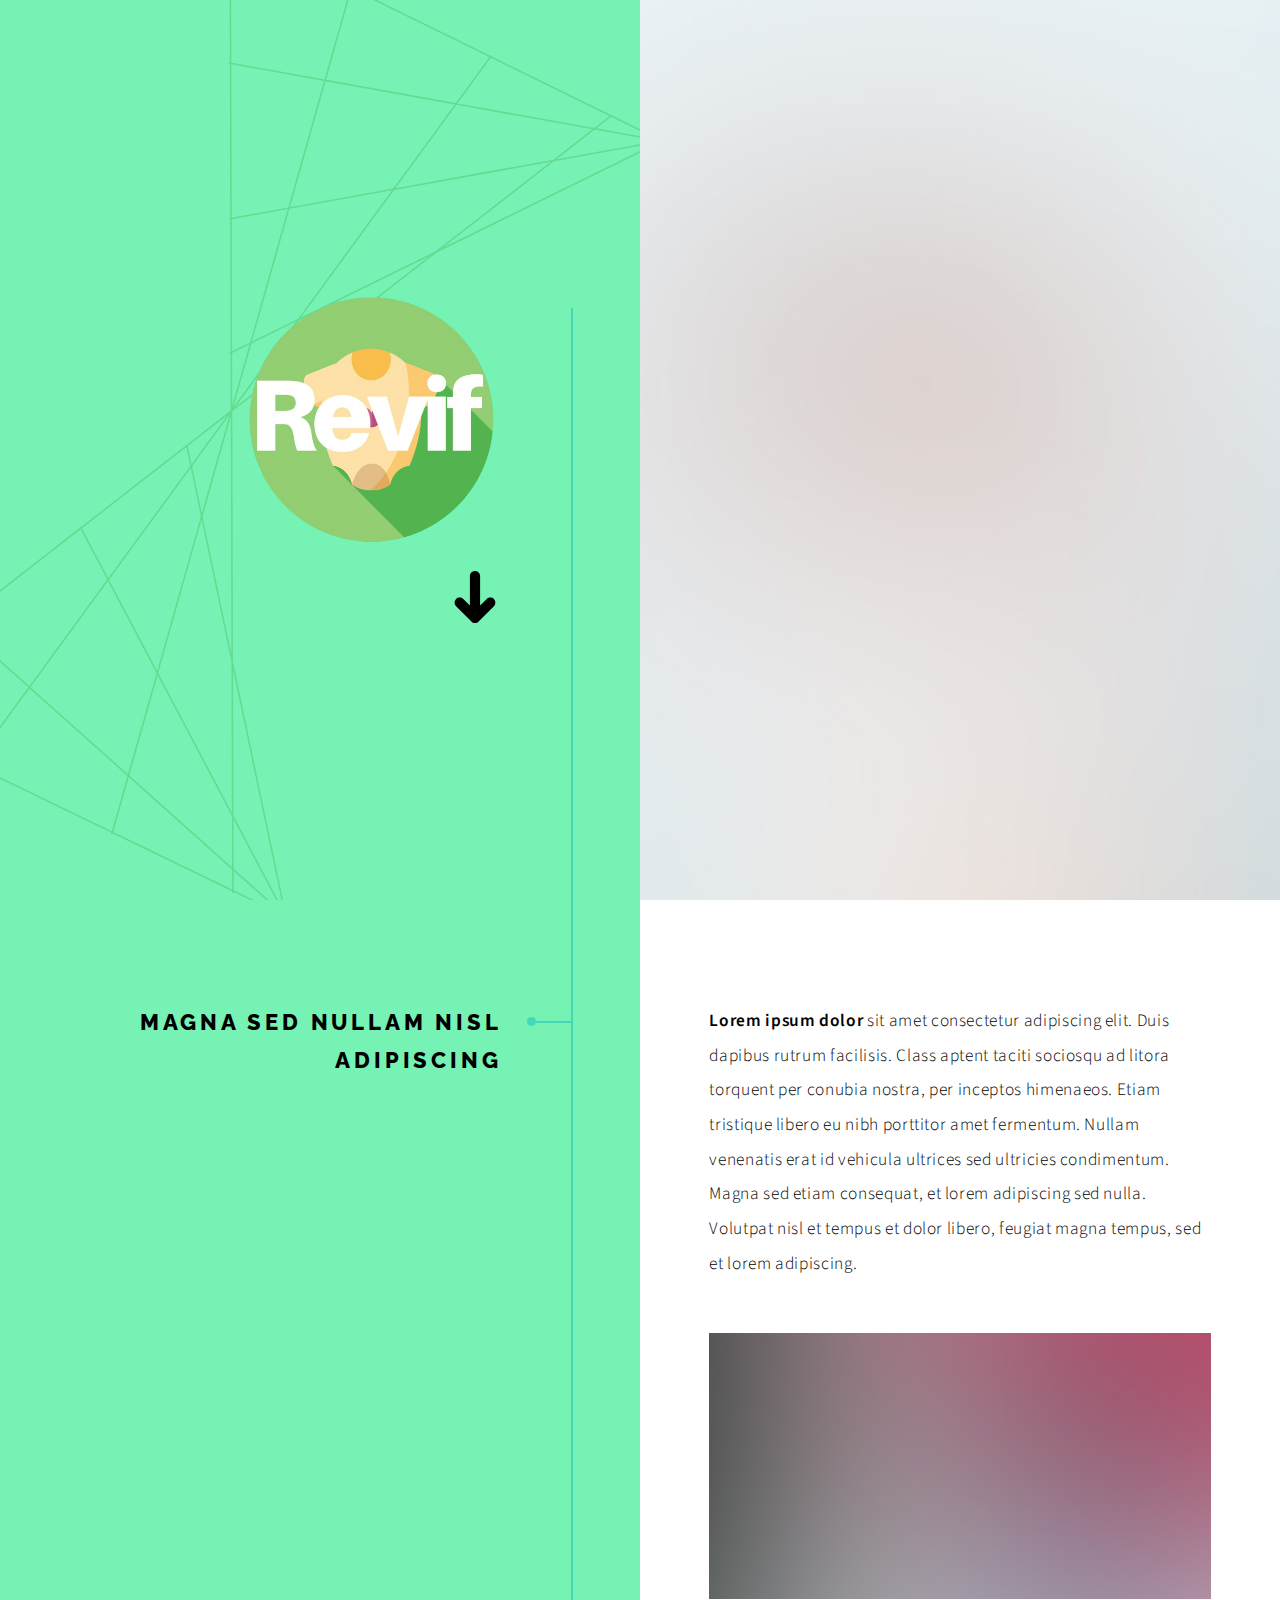
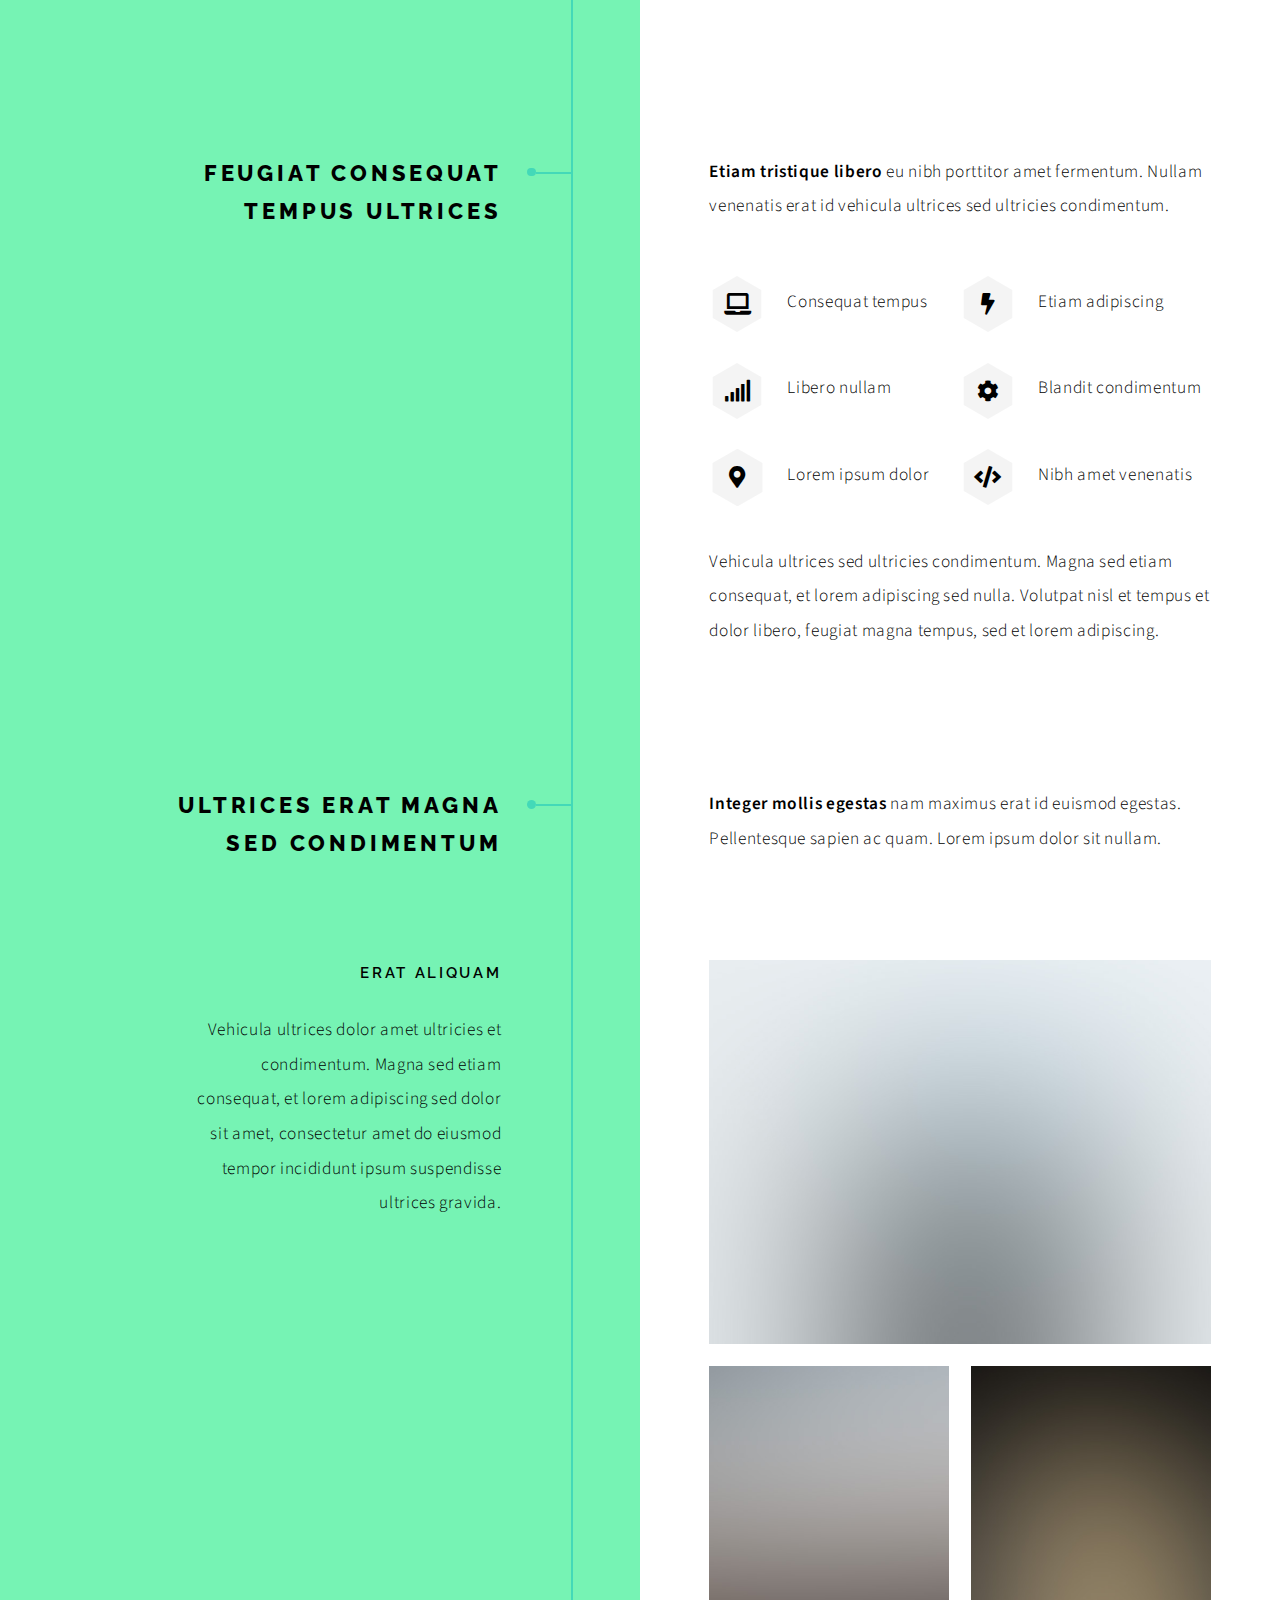
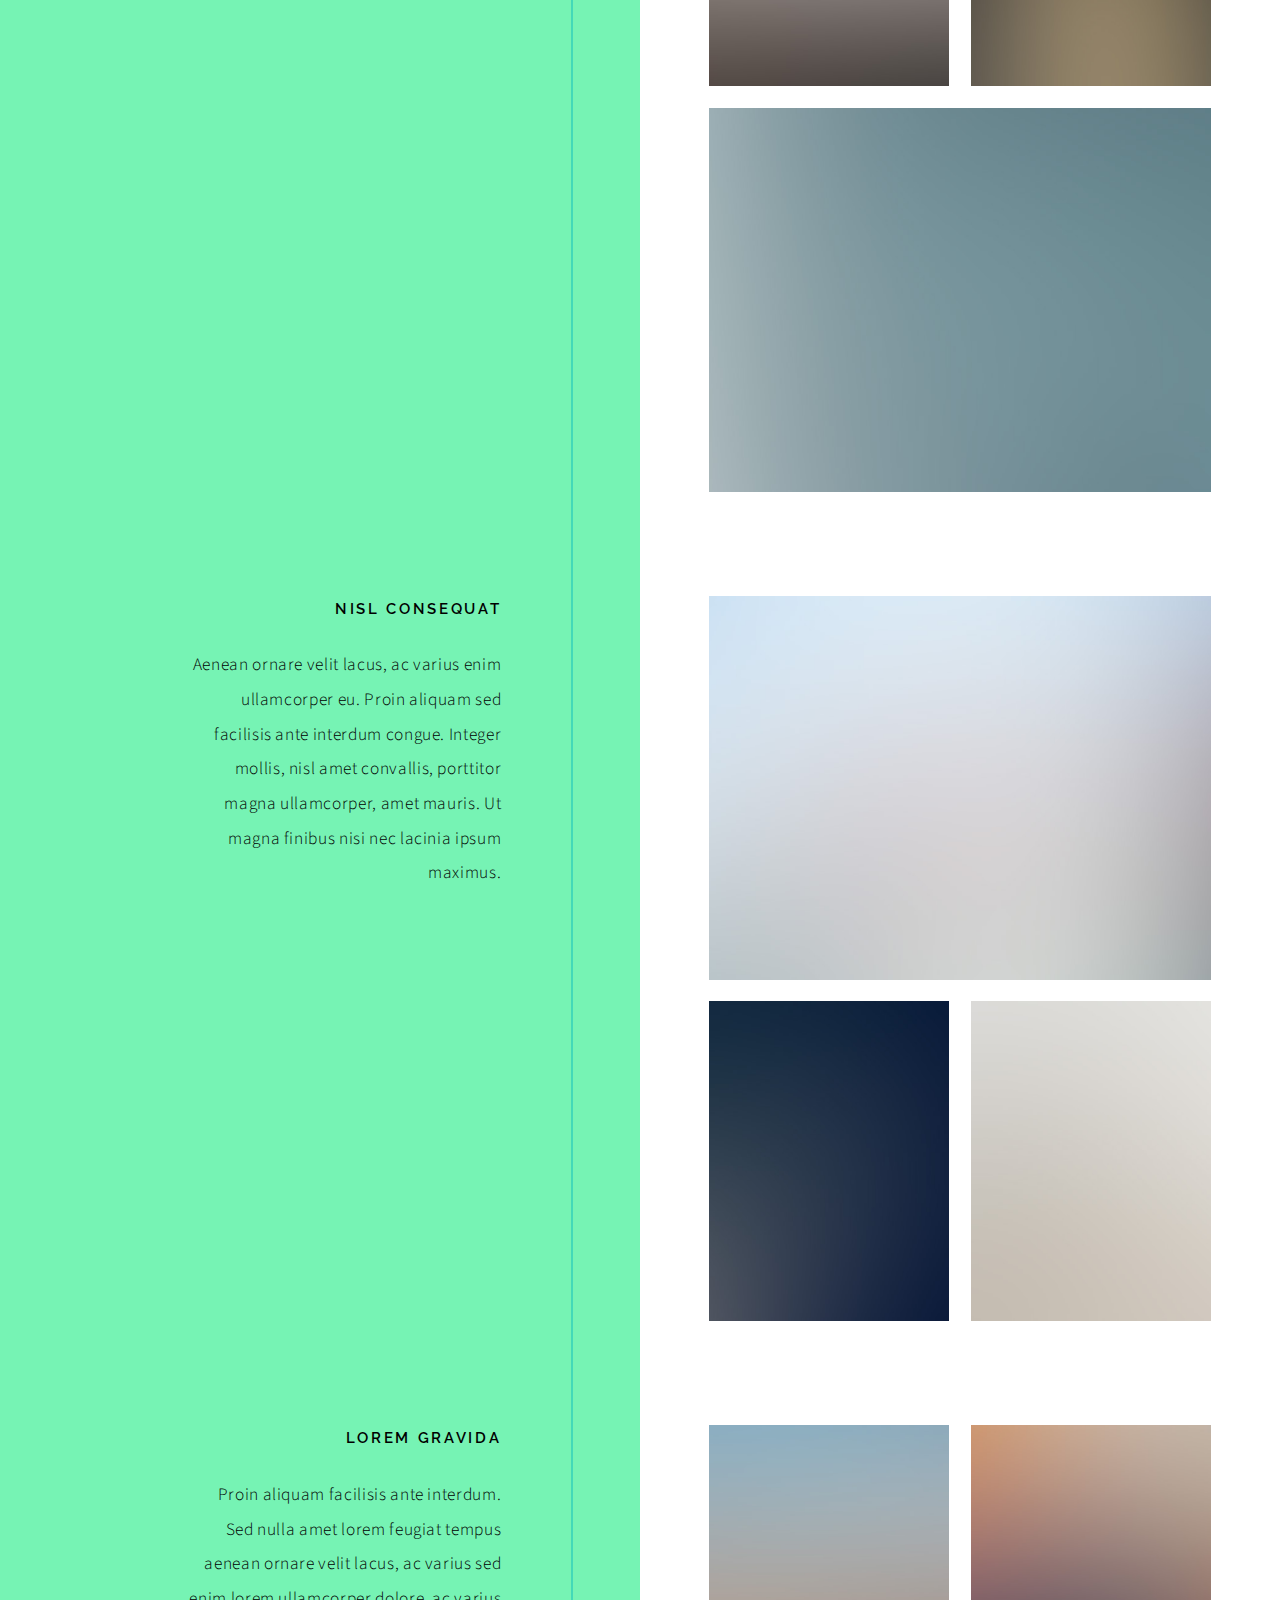
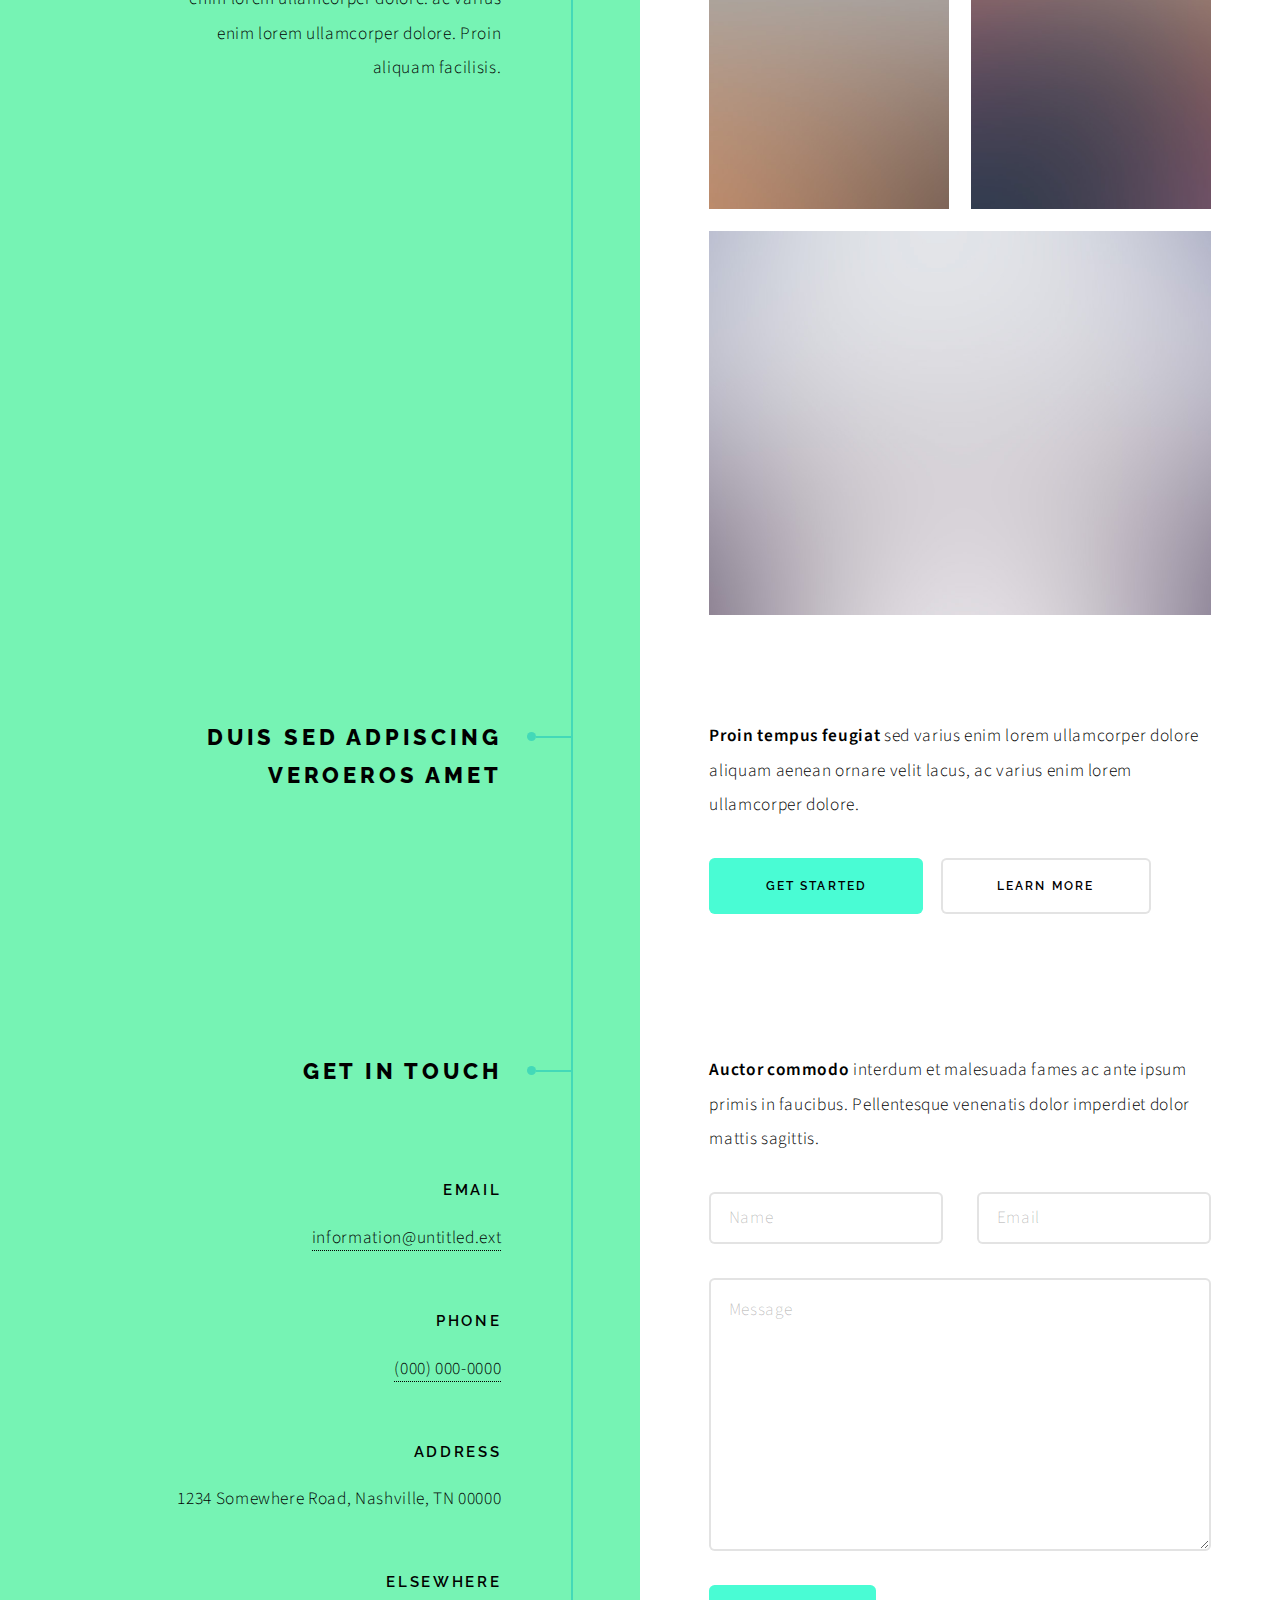
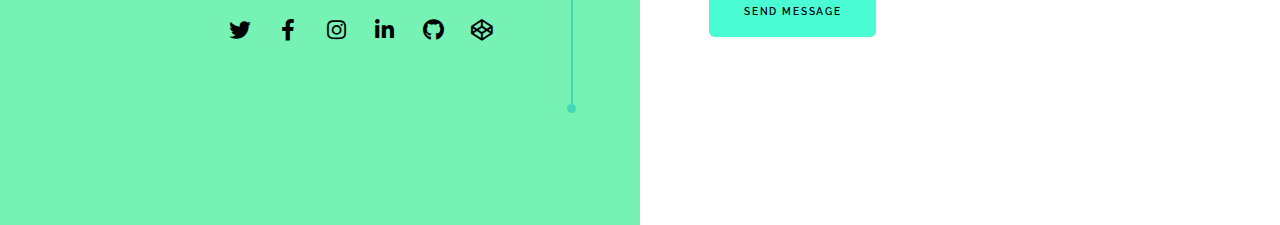
==== commit a915e094: "zac's color" ====
--- a/index.html
+++ b/index.html
@@ -5,135 +5,134 @@
 	Free for personal and commercial use under the CCA 3.0 license (html5up.net/license)
 -->
 <html>
-	<head>
-		<title>Paradigm Shift by HTML5 UP</title>
-		<meta charset="utf-8" />
-		<meta name="viewport" content="width=device-width, initial-scale=1, user-scalable=no" />
-		<meta name="description" content="" />
-		<meta name="keywords" content="" />
-		<link rel="stylesheet" href="assets/css/main.css" />
-	</head>
-	<body class="is-preload">
-
-		<!-- Wrapper -->
-			<div id="wrapper">
-
-				<!-- Intro -->
-					<section class="intro">
-						<header>
-							<h1>Paradigm Shift</h1>
-							<p>A free responsive site template designed by <a href="https://twitter.com/ajlkn">@ajlkn</a> / <a href="https://html5up.net">HTML5 UP</a></p>
-							<ul class="actions">
-								<li><a href="#first" class="arrow scrolly"><span class="label">Next</span></a></li>
-							</ul>
-						</header>
-						<div class="content">
-							<span class="image fill" data-position="center"><img src="images/pic01.jpg" alt="" /></span>
+<head>
+	<title>Paradigm Shift by HTML5 UP</title>
+	<meta charset="utf-8" />
+	<meta name="viewport" content="width=device-width, initial-scale=1, user-scalable=no" />
+	<meta name="description" content="" />
+	<meta name="keywords" content="" />
+	<link rel="stylesheet" href="assets/css/main.css" />
+</head>
+<body class="is-preload">
+
+	<!-- Wrapper -->
+	<div id="wrapper">
+
+		<!-- Intro -->
+		<section class="intro">
+			<header>
+				<img src="images/revif-rond.png" style="width: 60%" />
+				<ul class="actions">
+					<li><a href="#first" class="arrow scrolly"><span class="label">Next</span></a></li>
+				</ul>
+			</header>
+			<div class="content">
+				<span class="image fill" data-position="center"><img src="images/pic01.jpg" alt="" /></span>
+			</div>
+		</section>
+
+		<!-- Section -->
+		<section id="first">
+			<header>
+				<h2>Magna sed nullam nisl adipiscing</h2>
+			</header>
+			<div class="content">
+				<p><strong>Lorem ipsum dolor</strong> sit amet consectetur adipiscing elit. Duis dapibus rutrum facilisis. Class aptent taciti sociosqu ad litora torquent per conubia nostra, per inceptos himenaeos. Etiam tristique libero eu nibh porttitor amet fermentum. Nullam venenatis erat id vehicula ultrices sed ultricies condimentum. Magna sed etiam consequat, et lorem adipiscing sed nulla. Volutpat nisl et tempus et dolor libero, feugiat magna tempus, sed et lorem adipiscing.</p>
+				<span class="image main"><img src="images/pic02.jpg" alt="" /></span>
+			</div>
+		</section>
+
+		<!-- Section -->
+		<section>
+			<header>
+				<h2>Feugiat consequat tempus ultrices</h2>
+			</header>
+			<div class="content">
+				<p><strong>Etiam tristique libero</strong> eu nibh porttitor amet fermentum. Nullam venenatis erat id vehicula ultrices sed ultricies condimentum.</p>
+				<ul class="feature-icons">
+					<li class="icon solid fa-laptop">Consequat tempus</li>
+					<li class="icon solid fa-bolt">Etiam adipiscing</li>
+					<li class="icon solid fa-signal">Libero nullam</li>
+					<li class="icon solid fa-cog">Blandit condimentum</li>
+					<li class="icon solid fa-map-marker-alt">Lorem ipsum dolor</li>
+					<li class="icon solid fa-code">Nibh amet venenatis</li>
+				</ul>
+				<p>Vehicula ultrices sed ultricies condimentum. Magna sed etiam consequat, et lorem adipiscing sed nulla. Volutpat nisl et tempus et dolor libero, feugiat magna tempus, sed et lorem adipiscing.</p>
+			</div>
+		</section>
+
+		<!-- Section -->
+		<section>
+			<header>
+				<h2>Ultrices erat magna sed condimentum</h2>
+			</header>
+			<div class="content">
+				<p><strong>Integer mollis egestas</strong> nam maximus erat id euismod egestas. Pellentesque sapien ac quam. Lorem ipsum dolor sit nullam.</p>
+
+				<!-- Section -->
+				<section>
+					<header>
+						<h3>Erat aliquam</h3>
+						<p>Vehicula ultrices dolor amet ultricies et condimentum. Magna sed etiam consequat, et lorem adipiscing sed dolor sit amet, consectetur amet do eiusmod tempor incididunt  ipsum suspendisse ultrices gravida.</p>
+					</header>
+					<div class="content">
+						<div class="gallery">
+							<a href="images/gallery/fulls/01.jpg" class="landscape"><img src="images/gallery/thumbs/01.jpg" alt="" /></a>
+							<a href="images/gallery/fulls/02.jpg"><img src="images/gallery/thumbs/02.jpg" alt="" /></a>
+							<a href="images/gallery/fulls/03.jpg"><img src="images/gallery/thumbs/03.jpg" alt="" /></a>
+							<a href="images/gallery/fulls/04.jpg" class="landscape"><img src="images/gallery/thumbs/04.jpg" alt="" /></a>
 						</div>
-					</section>
+					</div>
+				</section>
 
 				<!-- Section -->
-					<section id="first">
-						<header>
-							<h2>Magna sed nullam nisl adipiscing</h2>
-						</header>
-						<div class="content">
-							<p><strong>Lorem ipsum dolor</strong> sit amet consectetur adipiscing elit. Duis dapibus rutrum facilisis. Class aptent taciti sociosqu ad litora torquent per conubia nostra, per inceptos himenaeos. Etiam tristique libero eu nibh porttitor amet fermentum. Nullam venenatis erat id vehicula ultrices sed ultricies condimentum. Magna sed etiam consequat, et lorem adipiscing sed nulla. Volutpat nisl et tempus et dolor libero, feugiat magna tempus, sed et lorem adipiscing.</p>
-							<span class="image main"><img src="images/pic02.jpg" alt="" /></span>
+				<section>
+					<header>
+						<h3>Nisl consequat</h3>
+						<p>Aenean ornare velit lacus, ac varius enim ullamcorper eu. Proin aliquam sed facilisis ante interdum congue. Integer mollis, nisl amet convallis, porttitor magna ullamcorper, amet mauris. Ut magna finibus nisi nec lacinia ipsum maximus.</p>
+					</header>
+					<div class="content">
+						<div class="gallery">
+							<a href="images/gallery/fulls/05.jpg" class="landscape"><img src="images/gallery/thumbs/05.jpg" alt="" /></a>
+							<a href="images/gallery/fulls/06.jpg"><img src="images/gallery/thumbs/06.jpg" alt="" /></a>
+							<a href="images/gallery/fulls/07.jpg"><img src="images/gallery/thumbs/07.jpg" alt="" /></a>
 						</div>
-					</section>
+					</div>
+				</section>
 
 				<!-- Section -->
-					<section>
-						<header>
-							<h2>Feugiat consequat tempus ultrices</h2>
-						</header>
-						<div class="content">
-							<p><strong>Etiam tristique libero</strong> eu nibh porttitor amet fermentum. Nullam venenatis erat id vehicula ultrices sed ultricies condimentum.</p>
-							<ul class="feature-icons">
-								<li class="icon solid fa-laptop">Consequat tempus</li>
-								<li class="icon solid fa-bolt">Etiam adipiscing</li>
-								<li class="icon solid fa-signal">Libero nullam</li>
-								<li class="icon solid fa-cog">Blandit condimentum</li>
-								<li class="icon solid fa-map-marker-alt">Lorem ipsum dolor</li>
-								<li class="icon solid fa-code">Nibh amet venenatis</li>
-							</ul>
-							<p>Vehicula ultrices sed ultricies condimentum. Magna sed etiam consequat, et lorem adipiscing sed nulla. Volutpat nisl et tempus et dolor libero, feugiat magna tempus, sed et lorem adipiscing.</p>
+				<section>
+					<header>
+						<h3>Lorem gravida</h3>
+						<p>Proin aliquam facilisis ante interdum. Sed nulla amet lorem feugiat tempus aenean ornare velit lacus, ac varius sed enim lorem ullamcorper dolore.  ac varius enim lorem ullamcorper dolore. Proin aliquam facilisis.</p>
+					</header>
+					<div class="content">
+						<div class="gallery">
+							<a href="images/gallery/fulls/08.jpg" class="portrait"><img src="images/gallery/thumbs/08.jpg" alt="" /></a>
+							<a href="images/gallery/fulls/09.jpg" class="portrait"><img src="images/gallery/thumbs/09.jpg" alt="" /></a>
+							<a href="images/gallery/fulls/10.jpg" class="landscape"><img src="images/gallery/thumbs/10.jpg" alt="" /></a>
 						</div>
-					</section>
-
-				<!-- Section -->
-					<section>
-						<header>
-							<h2>Ultrices erat magna sed condimentum</h2>
-						</header>
-						<div class="content">
-							<p><strong>Integer mollis egestas</strong> nam maximus erat id euismod egestas. Pellentesque sapien ac quam. Lorem ipsum dolor sit nullam.</p>
-
-							<!-- Section -->
-								<section>
-									<header>
-										<h3>Erat aliquam</h3>
-										<p>Vehicula ultrices dolor amet ultricies et condimentum. Magna sed etiam consequat, et lorem adipiscing sed dolor sit amet, consectetur amet do eiusmod tempor incididunt  ipsum suspendisse ultrices gravida.</p>
-									</header>
-									<div class="content">
-										<div class="gallery">
-											<a href="images/gallery/fulls/01.jpg" class="landscape"><img src="images/gallery/thumbs/01.jpg" alt="" /></a>
-											<a href="images/gallery/fulls/02.jpg"><img src="images/gallery/thumbs/02.jpg" alt="" /></a>
-											<a href="images/gallery/fulls/03.jpg"><img src="images/gallery/thumbs/03.jpg" alt="" /></a>
-											<a href="images/gallery/fulls/04.jpg" class="landscape"><img src="images/gallery/thumbs/04.jpg" alt="" /></a>
-										</div>
-									</div>
-								</section>
-
-							<!-- Section -->
-								<section>
-									<header>
-										<h3>Nisl consequat</h3>
-										<p>Aenean ornare velit lacus, ac varius enim ullamcorper eu. Proin aliquam sed facilisis ante interdum congue. Integer mollis, nisl amet convallis, porttitor magna ullamcorper, amet mauris. Ut magna finibus nisi nec lacinia ipsum maximus.</p>
-									</header>
-									<div class="content">
-										<div class="gallery">
-											<a href="images/gallery/fulls/05.jpg" class="landscape"><img src="images/gallery/thumbs/05.jpg" alt="" /></a>
-											<a href="images/gallery/fulls/06.jpg"><img src="images/gallery/thumbs/06.jpg" alt="" /></a>
-											<a href="images/gallery/fulls/07.jpg"><img src="images/gallery/thumbs/07.jpg" alt="" /></a>
-										</div>
-									</div>
-								</section>
-
-							<!-- Section -->
-								<section>
-									<header>
-										<h3>Lorem gravida</h3>
-										<p>Proin aliquam facilisis ante interdum. Sed nulla amet lorem feugiat tempus aenean ornare velit lacus, ac varius sed enim lorem ullamcorper dolore.  ac varius enim lorem ullamcorper dolore. Proin aliquam facilisis.</p>
-									</header>
-									<div class="content">
-										<div class="gallery">
-											<a href="images/gallery/fulls/08.jpg" class="portrait"><img src="images/gallery/thumbs/08.jpg" alt="" /></a>
-											<a href="images/gallery/fulls/09.jpg" class="portrait"><img src="images/gallery/thumbs/09.jpg" alt="" /></a>
-											<a href="images/gallery/fulls/10.jpg" class="landscape"><img src="images/gallery/thumbs/10.jpg" alt="" /></a>
-										</div>
-									</div>
-								</section>
-
-						</div>
-					</section>
-
-				<!-- Section -->
-					<section>
-						<header>
-							<h2>Duis sed adpiscing veroeros amet</h2>
-						</header>
-						<div class="content">
-							<p><strong>Proin tempus feugiat</strong> sed varius enim lorem ullamcorper dolore aliquam aenean ornare velit lacus, ac varius enim lorem ullamcorper dolore.</p>
-							<ul class="actions">
-								<li><a href="#" class="button primary large">Get Started</a></li>
-								<li><a href="#" class="button large">Learn More</a></li>
-							</ul>
-						</div>
-					</section>
-
-				<!-- Elements -->
+					</div>
+				</section>
+
+			</div>
+		</section>
+
+		<!-- Section -->
+		<section>
+			<header>
+				<h2>Duis sed adpiscing veroeros amet</h2>
+			</header>
+			<div class="content">
+				<p><strong>Proin tempus feugiat</strong> sed varius enim lorem ullamcorper dolore aliquam aenean ornare velit lacus, ac varius enim lorem ullamcorper dolore.</p>
+				<ul class="actions">
+					<li><a href="#" class="button primary large">Get Started</a></li>
+					<li><a href="#" class="button large">Learn More</a></li>
+				</ul>
+			</div>
+		</section>
+
+		<!-- Elements -->
 				<!--
 					<section>
 						<header>
@@ -402,64 +401,65 @@
 				-->
 
 				<!-- Section -->
-					<section>
-						<header>
-							<h2>Get in touch</h2>
-						</header>
-						<div class="content">
-							<p><strong>Auctor commodo</strong> interdum et malesuada fames ac ante ipsum primis in faucibus. Pellentesque venenatis dolor imperdiet dolor mattis sagittis.</p>
-							<form>
-								<div class="fields">
-									<div class="field half">
-										<input type="text" name="name" id="name" placeholder="Name" />
-									</div>
-									<div class="field half">
-										<input type="email" name="email" id="email" placeholder="Email" />
-									</div>
-									<div class="field">
-										<textarea name="message" id="message" placeholder="Message" rows="7"></textarea>
-									</div>
-								</div>
-								<ul class="actions">
-									<li><input type="submit" value="Send Message" class="button primary" /></li>
+				<section>
+					<header>
+						<h2>Get in touch</h2>
+					</header>
+					<div class="content">
+						<p><strong>Auctor commodo</strong> interdum et malesuada fames ac ante ipsum primis in faucibus. Pellentesque venenatis dolor imperdiet dolor mattis sagittis.</p>
+						<form>
+							<div class="fields">
+								<div class="field half">
+									<input type="text" name="name" id="name" placeholder="Name" />
+								</div>
+								<div class="field half">
+									<input type="email" name="email" id="email" placeholder="Email" />
+								</div>
+								<div class="field">
+									<textarea name="message" id="message" placeholder="Message" rows="7"></textarea>
+								</div>
+							</div>
+							<ul class="actions">
+								<li><input type="submit" value="Send Message" class="button primary" /></li>
+							</ul>
+						</form>
+					</div>
+					<footer>
+						<ul class="items">
+							<li>
+								<h3>Email</h3>
+								<a href="#">information@untitled.ext</a>
+							</li>
+							<li>
+								<h3>Phone</h3>
+								<a href="#">(000) 000-0000</a>
+							</li>
+							<li>
+								<h3>Address</h3>
+								<span>1234 Somewhere Road, Nashville, TN 00000</span>
+							</li>
+							<li>
+								<h3>Elsewhere</h3>
+								<ul class="icons">
+									<li><a href="#" class="icon brands fa-twitter"><span class="label">Twitter</span></a></li>
+									<li><a href="#" class="icon brands fa-facebook-f"><span class="label">Facebook</span></a></li>
+									<li><a href="#" class="icon brands fa-instagram"><span class="label">Instagram</span></a></li>
+									<li><a href="#" class="icon brands fa-linkedin-in"><span class="label">LinkedIn</span></a></li>
+									<li><a href="#" class="icon brands fa-github"><span class="label">GitHub</span></a></li>
+									<li><a href="#" class="icon brands fa-codepen"><span class="label">Codepen</span></a></li>
 								</ul>
-							</form>
-						</div>
-						<footer>
-							<ul class="items">
-								<li>
-									<h3>Email</h3>
-									<a href="#">information@untitled.ext</a>
-								</li>
-								<li>
-									<h3>Phone</h3>
-									<a href="#">(000) 000-0000</a>
-								</li>
-								<li>
-									<h3>Address</h3>
-									<span>1234 Somewhere Road, Nashville, TN 00000</span>
-								</li>
-								<li>
-									<h3>Elsewhere</h3>
-									<ul class="icons">
-										<li><a href="#" class="icon brands fa-twitter"><span class="label">Twitter</span></a></li>
-										<li><a href="#" class="icon brands fa-facebook-f"><span class="label">Facebook</span></a></li>
-										<li><a href="#" class="icon brands fa-instagram"><span class="label">Instagram</span></a></li>
-										<li><a href="#" class="icon brands fa-linkedin-in"><span class="label">LinkedIn</span></a></li>
-										<li><a href="#" class="icon brands fa-github"><span class="label">GitHub</span></a></li>
-										<li><a href="#" class="icon brands fa-codepen"><span class="label">Codepen</span></a></li>
-									</ul>
-								</li>
-							</ul>
-						</footer>
-					</section>
-
-				<!-- Copyright -->
+							</li>
+						</ul>
+					</footer>
+				</section>
+
+				<!-- 
 					<div class="copyright">&copy; Untitled. All rights reserved. Design: <a href="https://html5up.net">HTML5 UP</a>.</div>
-
-			</div>
-
-		<!-- Scripts -->
+				-->
+
+			</div>
+
+			<!-- Scripts -->
 			<script src="assets/js/jquery.min.js"></script>
 			<script src="assets/js/jquery.scrolly.min.js"></script>
 			<script src="assets/js/browser.min.js"></script>
@@ -467,5 +467,5 @@
 			<script src="assets/js/util.js"></script>
 			<script src="assets/js/main.js"></script>
 
-	</body>
-</html>+		</body>
+		</html>
--- a/assets/css/main.css
+++ b/assets/css/main.css
@@ -3223,8 +3223,8 @@
 
 		#wrapper:before {
 			background-attachment: fixed;
-			background-color: #49fcd4;
-			background-image: url("data:image/svg+xml;charset=utf8,%3Csvg xmlns='http://www.w3.org/2000/svg' viewBox='0 0 920 1750' x='0px' y='0px'%3E %3Cpath style='fill: rgba(67, 217, 184, 0.25)' d='M889.72,1137.55l-2.91-0.75l-364.39,282.94l-0.7-0.9l-0.51,0.11l-94.77-451.5l-32.51-15.75l-16.73-8.11l0,0.68 l-1.46,0l0-1.39l-1.89-0.92l-112.41-54.47l-0.29,1.03l-1.41-0.37l0.37-1.31l-34.14-16.54l-98.56-47.76l-0.59,0.81l-1.16-0.88 l0.42-0.57L11.43,766.33l-0.25,0.2l-0.9-1.15l102.87-79.98l0.08-0.1l0.02,0.02l116.68-90.72l-0.18-0.34l1.3-0.66l0.05,0.09 l100.5-78.14l-0.07-0.32l0.65-0.14l42.3-32.89l-0.15-54.54l-0.59,0.29l-0.64-1.31l1.23-0.6l-0.01-4.54l-0.33-122.47l-0.99,0.18 l-0.28-1.43l1.27-0.23l-0.4-147.49l-0.87-0.16l0.28-1.43l0.58,0.1l-0.35-127.48l-0.13-0.06l0.64-1.31L489.97,76.8l0.73,0.19 l-0.04,0.14l132.63,65.11l0.33-0.45l1.16,0.88l-0.16,0.22l114.21,56.07l0.45-0.35l0.72,0.93l47.89,23.51l2.76-1.36l0.56,4.61 l-3.32-1.63L571.52,330.88L375.95,482.93l0.66,239.95l51.12,243.57l222.53,107.83l236.23,60.93l2.27-1.77 M375.8,425.34l17.25-8.47 l36.13-127.75l-53.73,9.66L375.8,425.34z M551,241.05l38.19-52.2l-123.83-22.27l-34.13,120.68l98.99-17.81L551,241.05z M532.3,269.09l151.34-27.22l37.63-29.25l-130.48-23.47L532.3,269.09z M303.38,733.9l-2.36-4.48l-44.18-83.78L182.5,747.25 l40.78,36.46l52.69,47.11L303.38,733.9z M277.18,831.91l56.95,50.93L375.69,920l-0.13-49.23l-71.19-135L277.18,831.91z M303.96,731.86l41.93-148.25l-9.74-46.39L257.8,644.33L303.96,731.86z M304.94,733.73l9.55,18.12l61.05,115.78l-0.39-144.6 l-16.9-80.53l-11.71-55.81L304.94,733.73z M375.21,211.79l0.23,85.51l54.17-9.74l34.29-121.23l-88.87-15.98L375.21,211.79z M430.78,288.83l-17.88,63.21L394.81,416l44.01-21.6l90.15-123.23L430.78,288.83z M287.76,898.62l87.99,42.64l-0.05-19.29 l-91.37-81.71l-7.59-6.78l-14.88,52.59L287.76,898.62z M174.26,843.62l86.26,41.8l15-53.03l-93.89-83.95l-53.34,72.91L174.26,843.62 z M113.18,687.22L12.71,765.33l55.69,26.99l58.56,28.38l53.58-73.24l-34.83-31.14L113.18,687.22z M230.62,595.92l-116.27,90.4 l63.02,56.36l4.03,3.61l74.67-102.08l-7.47-14.17L230.62,595.92z M331.94,517.15l-100.15,77.86l25.25,47.88l78.71-107.59l-1.71-8.14 L331.94,517.15z M333.22,516.15l2.02,9.64l1.66,7.92l34.65-47.37L333.22,516.15z M337.31,535.63l9.43,44.95l26.67-94.3 L337.31,535.63z M347.39,583.66l27.74,132.16l-0.62-228.04L347.39,583.66z M374.7,21.83l0.35,127.02l89.27,16.06l24.61-87 L374.7,21.83z M490.25,78.56l-22.26,78.7l-2.24,7.91l124.39,22.37l10.23-13.99l22.04-30.12L490.25,78.56z M623.74,144.09 l-12.29,16.8l-19.71,26.95l131.07,23.58l14.73-11.45L623.74,144.09z M739,200.67l-13.3,10.34l-0.96,0.74l58.14,10.46L739,200.67z M723.19,212.96l-25.33,19.69l-11.14,8.66l97.03-17.45L723.19,212.96z M782.89,225.5l-98.64,17.74l-107.06,83.23L782.89,225.5z M631.68,282.26l49.48-38.47l-150.1,27l-89.41,122.22l129.1-63.37L631.68,282.26z M565.06,334.05l-125.28,61.5l-45.94,62.8 l-14.96,20.44L565.06,334.05z M425.31,412.87l11.65-15.93l-42.69,20.96l-13.66,48.3l-3.58,12.67L425.31,412.87z M392.51,418.76 l-16.71,8.2l0.01,4.72l0.12,45.68L392.51,418.76z M377.21,941.96l21.37,10.36l24.14,11.7l-45.56-40.74L377.21,941.96z M377.15,921.31l34.83,31.15l12.57,11.24l-47.53-90.14L377.15,921.31z M376.63,730.07l0.38,140.33l48.29,91.59L376.63,730.07z M806.29,1197.48l75.8-58.86l-28.56,11.47l-25.6,10.28l14.96,7.25l-0.64,1.31l-16.16-7.83l-124.76,50.1l40.56,36.27L806.29,1197.48z M522.43,1146.18l58.88,111.66l52.71-21.17l64.61-25.95l-75.11-67.17L522.43,1146.18z M621.92,1142.14l-115.78-103.53l-46.8-12.07 l62.33,118.2l7.06-0.18L621.92,1142.14z M700.14,1210.12l124.19-49.87l-42.89-20.78l-155.8,4.04L700.14,1210.12z M679.7,1295.77 l61.03-47.39l-40.9-36.57l-117.85,47.32l42.09,79.82L679.7,1295.77z M522.48,1417.85l1.83-1.42l98.6-76.56l-42.28-80.19 l-84.25,33.83L522.48,1417.85z M496.08,1292.06l83.87-33.68l-59.14-112.16l-55.04,1.43L496.08,1292.06z M465.46,1146.2l54.58-1.42 l-62.61-118.74l-18.03-4.65l0.36-1.41l16.74,4.32l-27.63-52.4L465.46,1146.2z M458.42,1024.79l45.35,11.7l-74.14-66.29 L458.42,1024.79z M431.46,969.87l75.38,67.41l136.26,35.15L431.46,969.87z M649.76,1075.65l-140.54-36.25l114.83,102.68l154.53-4.01 L649.76,1075.65z M656.92,1077.5l124.84,60.5l51.97-1.35l47.7-1.24L656.92,1077.5z M784.62,1139.38l41.54,20.13l56.45-22.67 L784.62,1139.38z'/%3E %3C/svg%3E");
+			background-color: #76F3B4;
+			background-image: url("data:image/svg+xml;charset=utf8,%3Csvg xmlns='http://www.w3.org/2000/svg' viewBox='0 0 920 1750' x='0px' y='0px'%3E %3Cpath style='fill: rgba(52, 142, 35, 0.25)' d='M889.72,1137.55l-2.91-0.75l-364.39,282.94l-0.7-0.9l-0.51,0.11l-94.77-451.5l-32.51-15.75l-16.73-8.11l0,0.68 l-1.46,0l0-1.39l-1.89-0.92l-112.41-54.47l-0.29,1.03l-1.41-0.37l0.37-1.31l-34.14-16.54l-98.56-47.76l-0.59,0.81l-1.16-0.88 l0.42-0.57L11.43,766.33l-0.25,0.2l-0.9-1.15l102.87-79.98l0.08-0.1l0.02,0.02l116.68-90.72l-0.18-0.34l1.3-0.66l0.05,0.09 l100.5-78.14l-0.07-0.32l0.65-0.14l42.3-32.89l-0.15-54.54l-0.59,0.29l-0.64-1.31l1.23-0.6l-0.01-4.54l-0.33-122.47l-0.99,0.18 l-0.28-1.43l1.27-0.23l-0.4-147.49l-0.87-0.16l0.28-1.43l0.58,0.1l-0.35-127.48l-0.13-0.06l0.64-1.31L489.97,76.8l0.73,0.19 l-0.04,0.14l132.63,65.11l0.33-0.45l1.16,0.88l-0.16,0.22l114.21,56.07l0.45-0.35l0.72,0.93l47.89,23.51l2.76-1.36l0.56,4.61 l-3.32-1.63L571.52,330.88L375.95,482.93l0.66,239.95l51.12,243.57l222.53,107.83l236.23,60.93l2.27-1.77 M375.8,425.34l17.25-8.47 l36.13-127.75l-53.73,9.66L375.8,425.34z M551,241.05l38.19-52.2l-123.83-22.27l-34.13,120.68l98.99-17.81L551,241.05z M532.3,269.09l151.34-27.22l37.63-29.25l-130.48-23.47L532.3,269.09z M303.38,733.9l-2.36-4.48l-44.18-83.78L182.5,747.25 l40.78,36.46l52.69,47.11L303.38,733.9z M277.18,831.91l56.95,50.93L375.69,920l-0.13-49.23l-71.19-135L277.18,831.91z M303.96,731.86l41.93-148.25l-9.74-46.39L257.8,644.33L303.96,731.86z M304.94,733.73l9.55,18.12l61.05,115.78l-0.39-144.6 l-16.9-80.53l-11.71-55.81L304.94,733.73z M375.21,211.79l0.23,85.51l54.17-9.74l34.29-121.23l-88.87-15.98L375.21,211.79z M430.78,288.83l-17.88,63.21L394.81,416l44.01-21.6l90.15-123.23L430.78,288.83z M287.76,898.62l87.99,42.64l-0.05-19.29 l-91.37-81.71l-7.59-6.78l-14.88,52.59L287.76,898.62z M174.26,843.62l86.26,41.8l15-53.03l-93.89-83.95l-53.34,72.91L174.26,843.62 z M113.18,687.22L12.71,765.33l55.69,26.99l58.56,28.38l53.58-73.24l-34.83-31.14L113.18,687.22z M230.62,595.92l-116.27,90.4 l63.02,56.36l4.03,3.61l74.67-102.08l-7.47-14.17L230.62,595.92z M331.94,517.15l-100.15,77.86l25.25,47.88l78.71-107.59l-1.71-8.14 L331.94,517.15z M333.22,516.15l2.02,9.64l1.66,7.92l34.65-47.37L333.22,516.15z M337.31,535.63l9.43,44.95l26.67-94.3 L337.31,535.63z M347.39,583.66l27.74,132.16l-0.62-228.04L347.39,583.66z M374.7,21.83l0.35,127.02l89.27,16.06l24.61-87 L374.7,21.83z M490.25,78.56l-22.26,78.7l-2.24,7.91l124.39,22.37l10.23-13.99l22.04-30.12L490.25,78.56z M623.74,144.09 l-12.29,16.8l-19.71,26.95l131.07,23.58l14.73-11.45L623.74,144.09z M739,200.67l-13.3,10.34l-0.96,0.74l58.14,10.46L739,200.67z M723.19,212.96l-25.33,19.69l-11.14,8.66l97.03-17.45L723.19,212.96z M782.89,225.5l-98.64,17.74l-107.06,83.23L782.89,225.5z M631.68,282.26l49.48-38.47l-150.1,27l-89.41,122.22l129.1-63.37L631.68,282.26z M565.06,334.05l-125.28,61.5l-45.94,62.8 l-14.96,20.44L565.06,334.05z M425.31,412.87l11.65-15.93l-42.69,20.96l-13.66,48.3l-3.58,12.67L425.31,412.87z M392.51,418.76 l-16.71,8.2l0.01,4.72l0.12,45.68L392.51,418.76z M377.21,941.96l21.37,10.36l24.14,11.7l-45.56-40.74L377.21,941.96z M377.15,921.31l34.83,31.15l12.57,11.24l-47.53-90.14L377.15,921.31z M376.63,730.07l0.38,140.33l48.29,91.59L376.63,730.07z M806.29,1197.48l75.8-58.86l-28.56,11.47l-25.6,10.28l14.96,7.25l-0.64,1.31l-16.16-7.83l-124.76,50.1l40.56,36.27L806.29,1197.48z M522.43,1146.18l58.88,111.66l52.71-21.17l64.61-25.95l-75.11-67.17L522.43,1146.18z M621.92,1142.14l-115.78-103.53l-46.8-12.07 l62.33,118.2l7.06-0.18L621.92,1142.14z M700.14,1210.12l124.19-49.87l-42.89-20.78l-155.8,4.04L700.14,1210.12z M679.7,1295.77 l61.03-47.39l-40.9-36.57l-117.85,47.32l42.09,79.82L679.7,1295.77z M522.48,1417.85l1.83-1.42l98.6-76.56l-42.28-80.19 l-84.25,33.83L522.48,1417.85z M496.08,1292.06l83.87-33.68l-59.14-112.16l-55.04,1.43L496.08,1292.06z M465.46,1146.2l54.58-1.42 l-62.61-118.74l-18.03-4.65l0.36-1.41l16.74,4.32l-27.63-52.4L465.46,1146.2z M458.42,1024.79l45.35,11.7l-74.14-66.29 L458.42,1024.79z M431.46,969.87l75.38,67.41l136.26,35.15L431.46,969.87z M649.76,1075.65l-140.54-36.25l114.83,102.68l154.53-4.01 L649.76,1075.65z M656.92,1077.5l124.84,60.5l51.97-1.35l47.7-1.24L656.92,1077.5z M784.62,1139.38l41.54,20.13l56.45-22.67 L784.62,1139.38z'/%3E %3C/svg%3E");
 			background-position: -50% 10%;
 			background-repeat: repeat-y;
 			background-size: 75% auto;
@@ -3587,7 +3587,7 @@
 
 					#wrapper > section > header {
 						background-attachment: fixed;
-						background-color: #49fcd4;
+						background-color: #81F8B3;
 						background-image: url("data:image/svg+xml;charset=utf8,%3Csvg xmlns='http://www.w3.org/2000/svg' viewBox='0 0 920 1750' x='0px' y='0px'%3E %3Cpath style='fill: rgba(67, 217, 184, 0.5)' d='M889.72,1137.55l-2.91-0.75l-364.39,282.94l-0.7-0.9l-0.51,0.11l-94.77-451.5l-32.51-15.75l-16.73-8.11l0,0.68 l-1.46,0l0-1.39l-1.89-0.92l-112.41-54.47l-0.29,1.03l-1.41-0.37l0.37-1.31l-34.14-16.54l-98.56-47.76l-0.59,0.81l-1.16-0.88 l0.42-0.57L11.43,766.33l-0.25,0.2l-0.9-1.15l102.87-79.98l0.08-0.1l0.02,0.02l116.68-90.72l-0.18-0.34l1.3-0.66l0.05,0.09 l100.5-78.14l-0.07-0.32l0.65-0.14l42.3-32.89l-0.15-54.54l-0.59,0.29l-0.64-1.31l1.23-0.6l-0.01-4.54l-0.33-122.47l-0.99,0.18 l-0.28-1.43l1.27-0.23l-0.4-147.49l-0.87-0.16l0.28-1.43l0.58,0.1l-0.35-127.48l-0.13-0.06l0.64-1.31L489.97,76.8l0.73,0.19 l-0.04,0.14l132.63,65.11l0.33-0.45l1.16,0.88l-0.16,0.22l114.21,56.07l0.45-0.35l0.72,0.93l47.89,23.51l2.76-1.36l0.56,4.61 l-3.32-1.63L571.52,330.88L375.95,482.93l0.66,239.95l51.12,243.57l222.53,107.83l236.23,60.93l2.27-1.77 M375.8,425.34l17.25-8.47 l36.13-127.75l-53.73,9.66L375.8,425.34z M551,241.05l38.19-52.2l-123.83-22.27l-34.13,120.68l98.99-17.81L551,241.05z M532.3,269.09l151.34-27.22l37.63-29.25l-130.48-23.47L532.3,269.09z M303.38,733.9l-2.36-4.48l-44.18-83.78L182.5,747.25 l40.78,36.46l52.69,47.11L303.38,733.9z M277.18,831.91l56.95,50.93L375.69,920l-0.13-49.23l-71.19-135L277.18,831.91z M303.96,731.86l41.93-148.25l-9.74-46.39L257.8,644.33L303.96,731.86z M304.94,733.73l9.55,18.12l61.05,115.78l-0.39-144.6 l-16.9-80.53l-11.71-55.81L304.94,733.73z M375.21,211.79l0.23,85.51l54.17-9.74l34.29-121.23l-88.87-15.98L375.21,211.79z M430.78,288.83l-17.88,63.21L394.81,416l44.01-21.6l90.15-123.23L430.78,288.83z M287.76,898.62l87.99,42.64l-0.05-19.29 l-91.37-81.71l-7.59-6.78l-14.88,52.59L287.76,898.62z M174.26,843.62l86.26,41.8l15-53.03l-93.89-83.95l-53.34,72.91L174.26,843.62 z M113.18,687.22L12.71,765.33l55.69,26.99l58.56,28.38l53.58-73.24l-34.83-31.14L113.18,687.22z M230.62,595.92l-116.27,90.4 l63.02,56.36l4.03,3.61l74.67-102.08l-7.47-14.17L230.62,595.92z M331.94,517.15l-100.15,77.86l25.25,47.88l78.71-107.59l-1.71-8.14 L331.94,517.15z M333.22,516.15l2.02,9.64l1.66,7.92l34.65-47.37L333.22,516.15z M337.31,535.63l9.43,44.95l26.67-94.3 L337.31,535.63z M347.39,583.66l27.74,132.16l-0.62-228.04L347.39,583.66z M374.7,21.83l0.35,127.02l89.27,16.06l24.61-87 L374.7,21.83z M490.25,78.56l-22.26,78.7l-2.24,7.91l124.39,22.37l10.23-13.99l22.04-30.12L490.25,78.56z M623.74,144.09 l-12.29,16.8l-19.71,26.95l131.07,23.58l14.73-11.45L623.74,144.09z M739,200.67l-13.3,10.34l-0.96,0.74l58.14,10.46L739,200.67z M723.19,212.96l-25.33,19.69l-11.14,8.66l97.03-17.45L723.19,212.96z M782.89,225.5l-98.64,17.74l-107.06,83.23L782.89,225.5z M631.68,282.26l49.48-38.47l-150.1,27l-89.41,122.22l129.1-63.37L631.68,282.26z M565.06,334.05l-125.28,61.5l-45.94,62.8 l-14.96,20.44L565.06,334.05z M425.31,412.87l11.65-15.93l-42.69,20.96l-13.66,48.3l-3.58,12.67L425.31,412.87z M392.51,418.76 l-16.71,8.2l0.01,4.72l0.12,45.68L392.51,418.76z M377.21,941.96l21.37,10.36l24.14,11.7l-45.56-40.74L377.21,941.96z M377.15,921.31l34.83,31.15l12.57,11.24l-47.53-90.14L377.15,921.31z M376.63,730.07l0.38,140.33l48.29,91.59L376.63,730.07z M806.29,1197.48l75.8-58.86l-28.56,11.47l-25.6,10.28l14.96,7.25l-0.64,1.31l-16.16-7.83l-124.76,50.1l40.56,36.27L806.29,1197.48z M522.43,1146.18l58.88,111.66l52.71-21.17l64.61-25.95l-75.11-67.17L522.43,1146.18z M621.92,1142.14l-115.78-103.53l-46.8-12.07 l62.33,118.2l7.06-0.18L621.92,1142.14z M700.14,1210.12l124.19-49.87l-42.89-20.78l-155.8,4.04L700.14,1210.12z M679.7,1295.77 l61.03-47.39l-40.9-36.57l-117.85,47.32l42.09,79.82L679.7,1295.77z M522.48,1417.85l1.83-1.42l98.6-76.56l-42.28-80.19 l-84.25,33.83L522.48,1417.85z M496.08,1292.06l83.87-33.68l-59.14-112.16l-55.04,1.43L496.08,1292.06z M465.46,1146.2l54.58-1.42 l-62.61-118.74l-18.03-4.65l0.36-1.41l16.74,4.32l-27.63-52.4L465.46,1146.2z M458.42,1024.79l45.35,11.7l-74.14-66.29 L458.42,1024.79z M431.46,969.87l75.38,67.41l136.26,35.15L431.46,969.87z M649.76,1075.65l-140.54-36.25l114.83,102.68l154.53-4.01 L649.76,1075.65z M656.92,1077.5l124.84,60.5l51.97-1.35l47.7-1.24L656.92,1077.5z M784.62,1139.38l41.54,20.13l56.45-22.67 L784.62,1139.38z'/%3E %3C/svg%3E");
 						background-position: 25% 50%;
 						background-repeat: repeat-y;
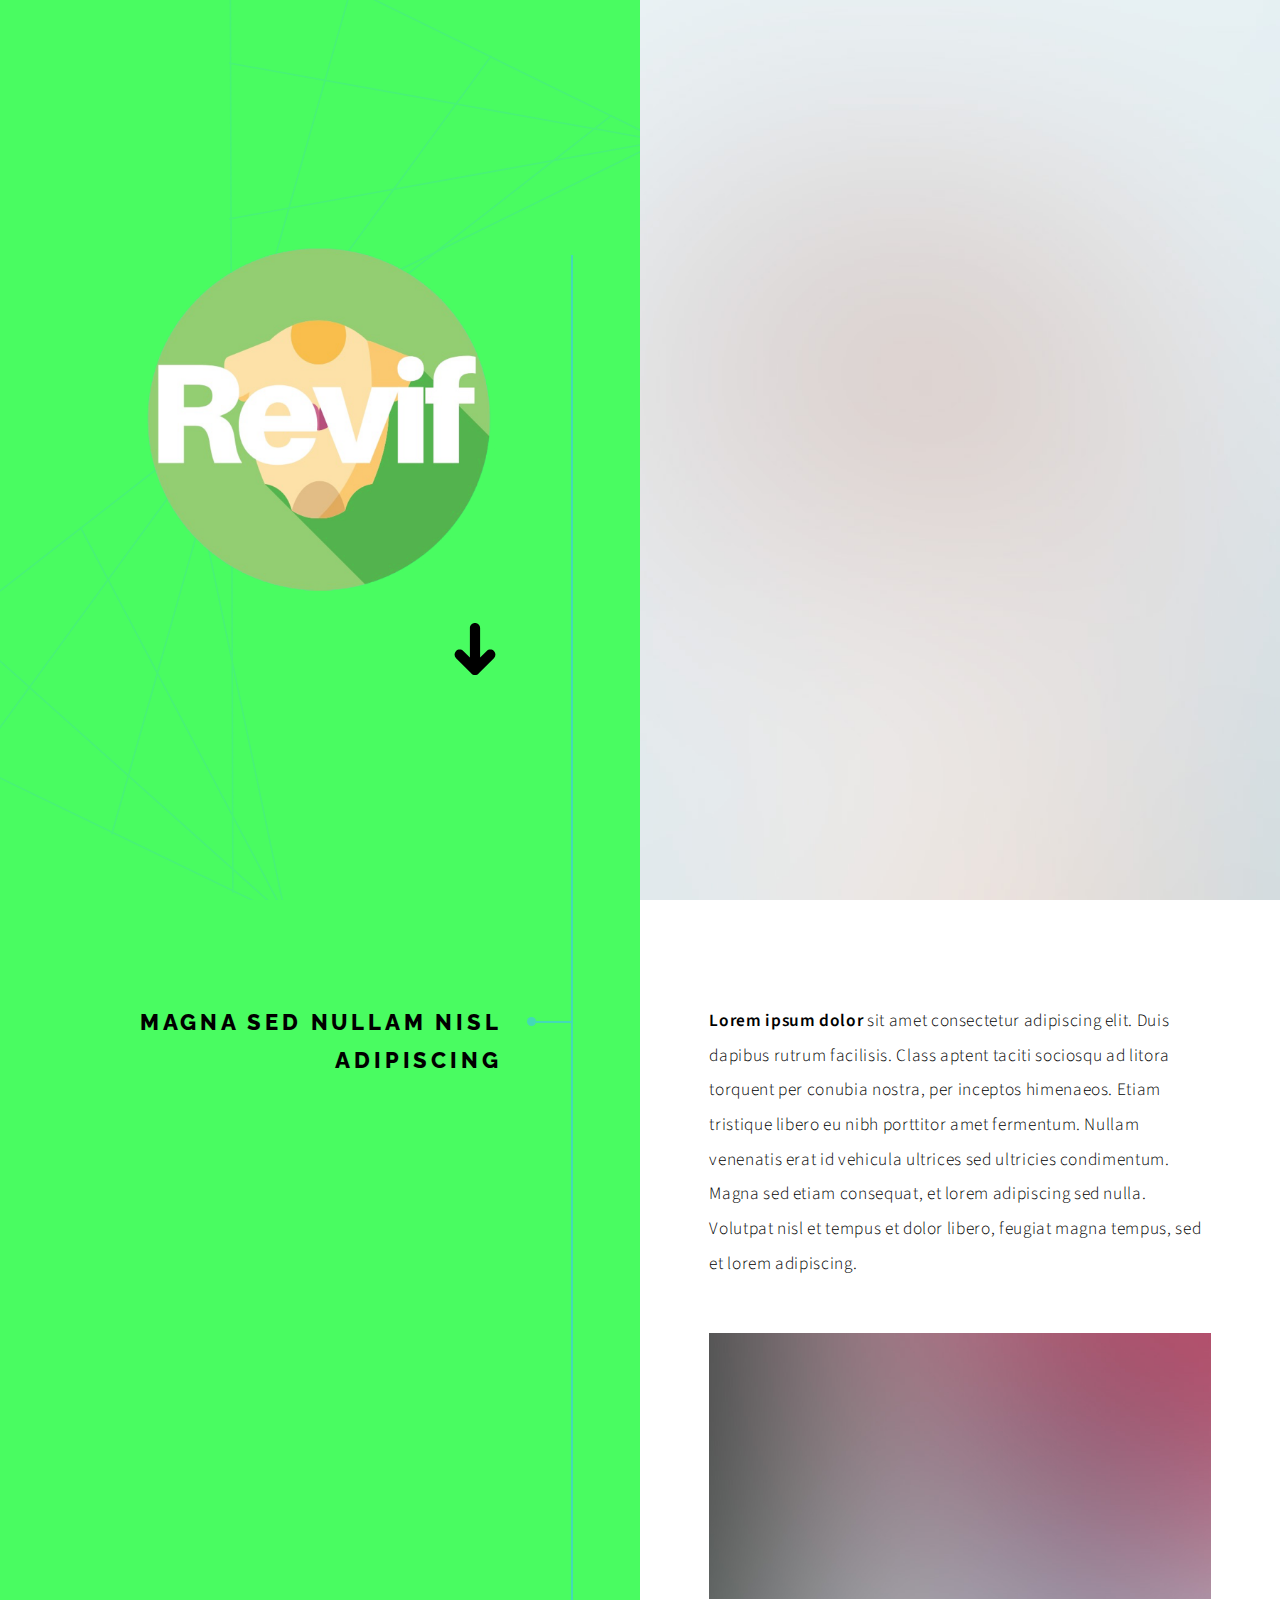
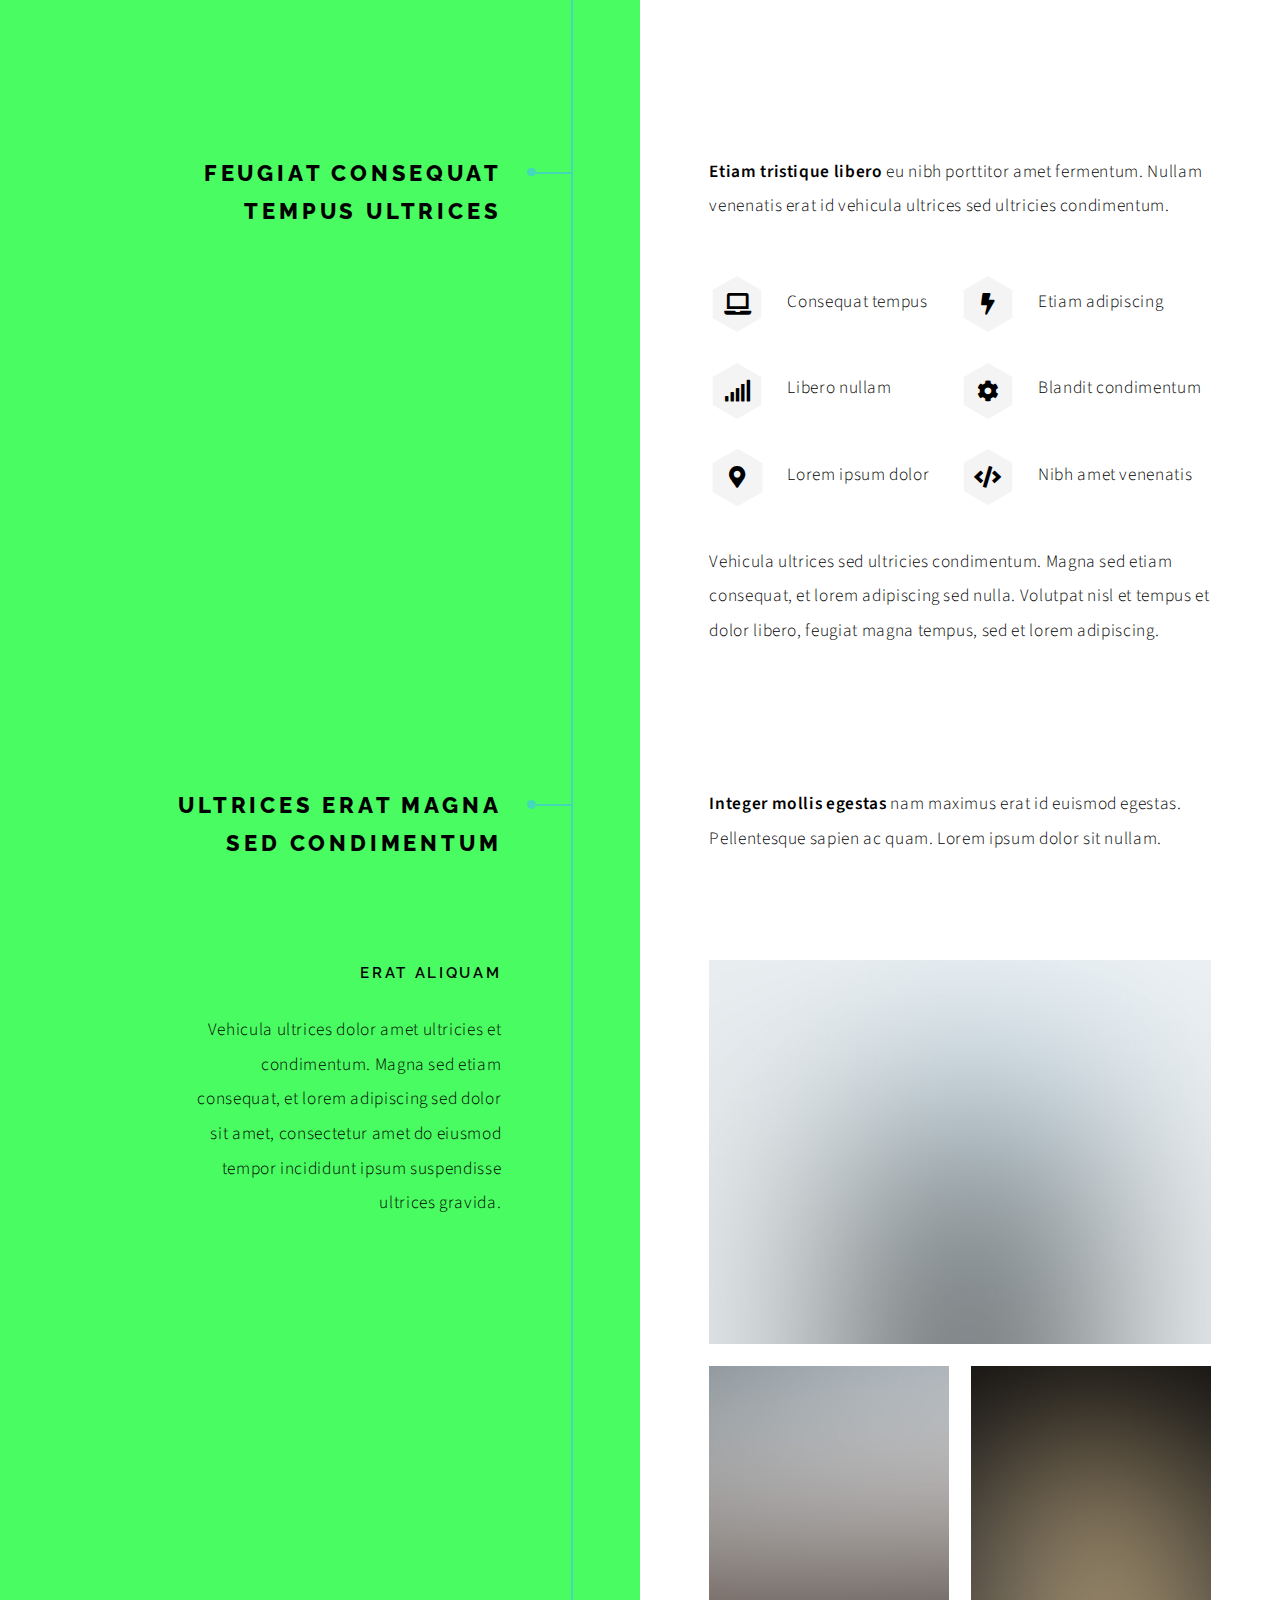
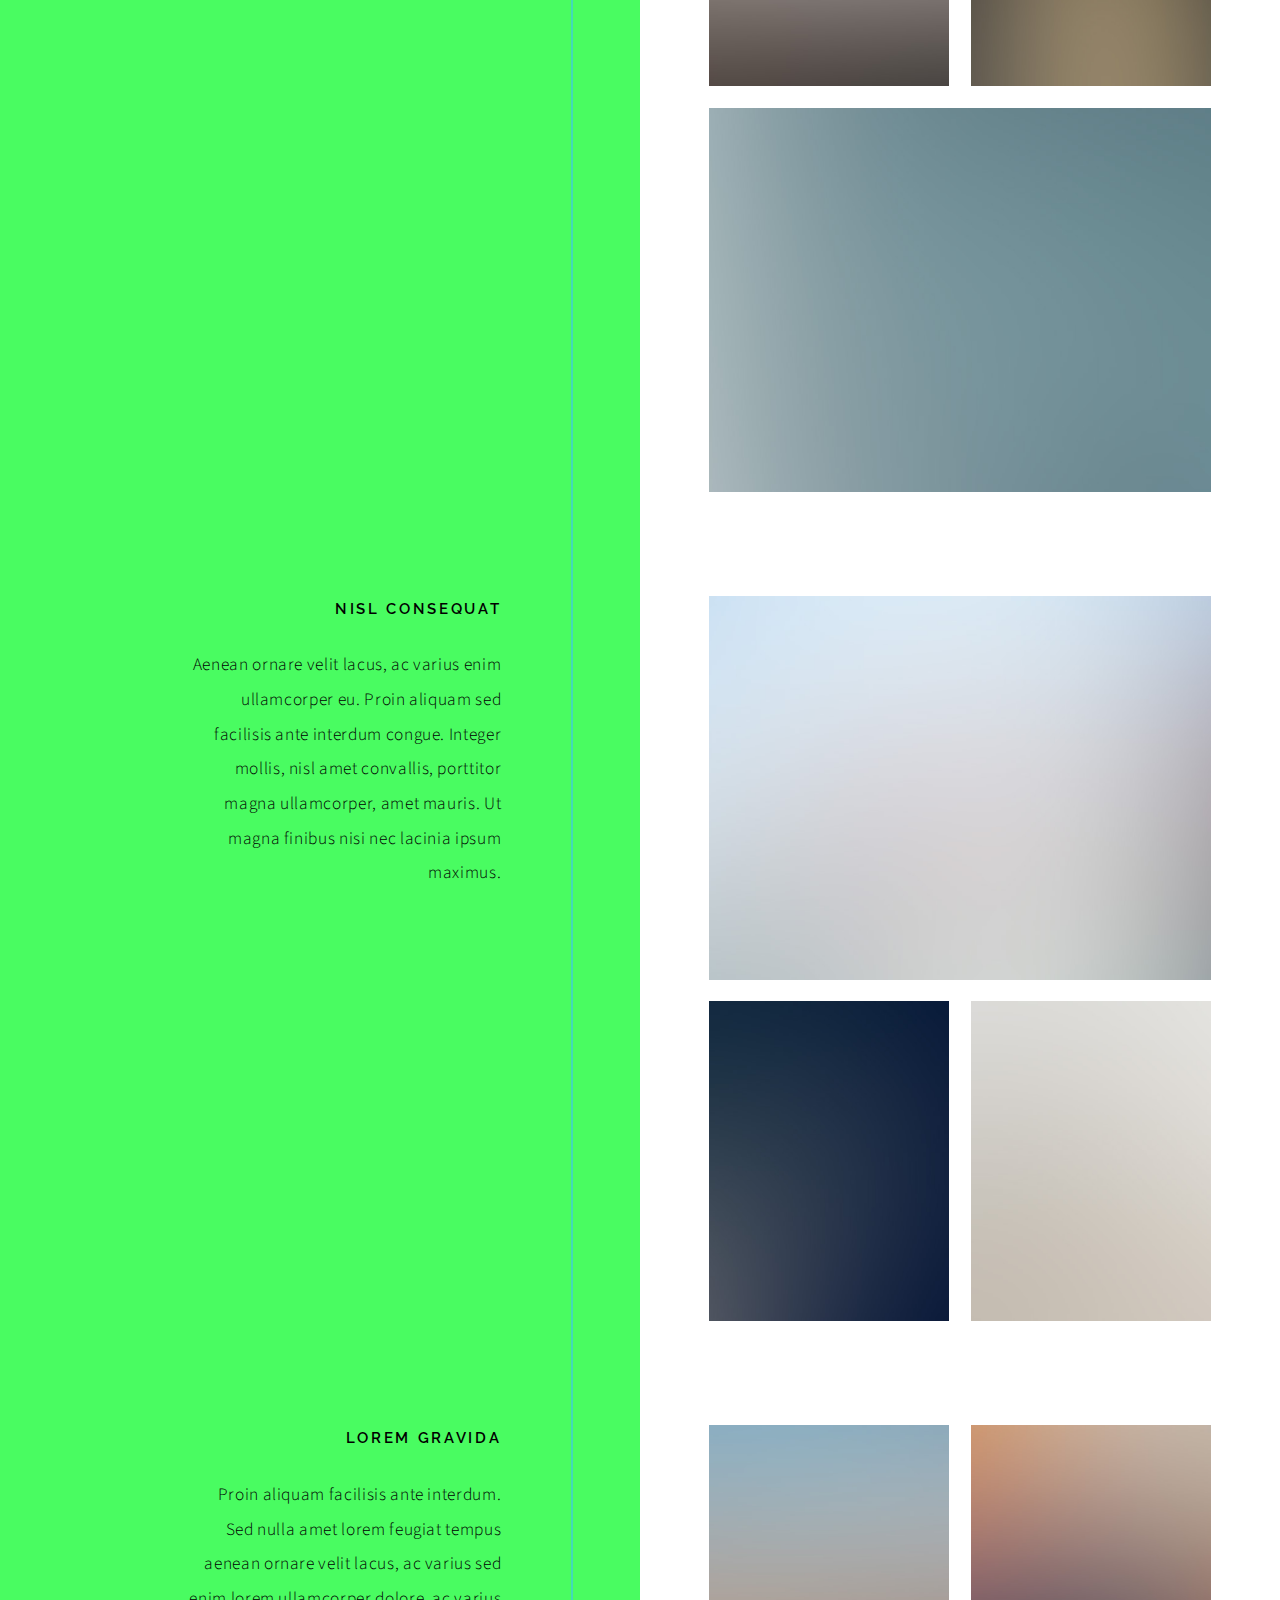
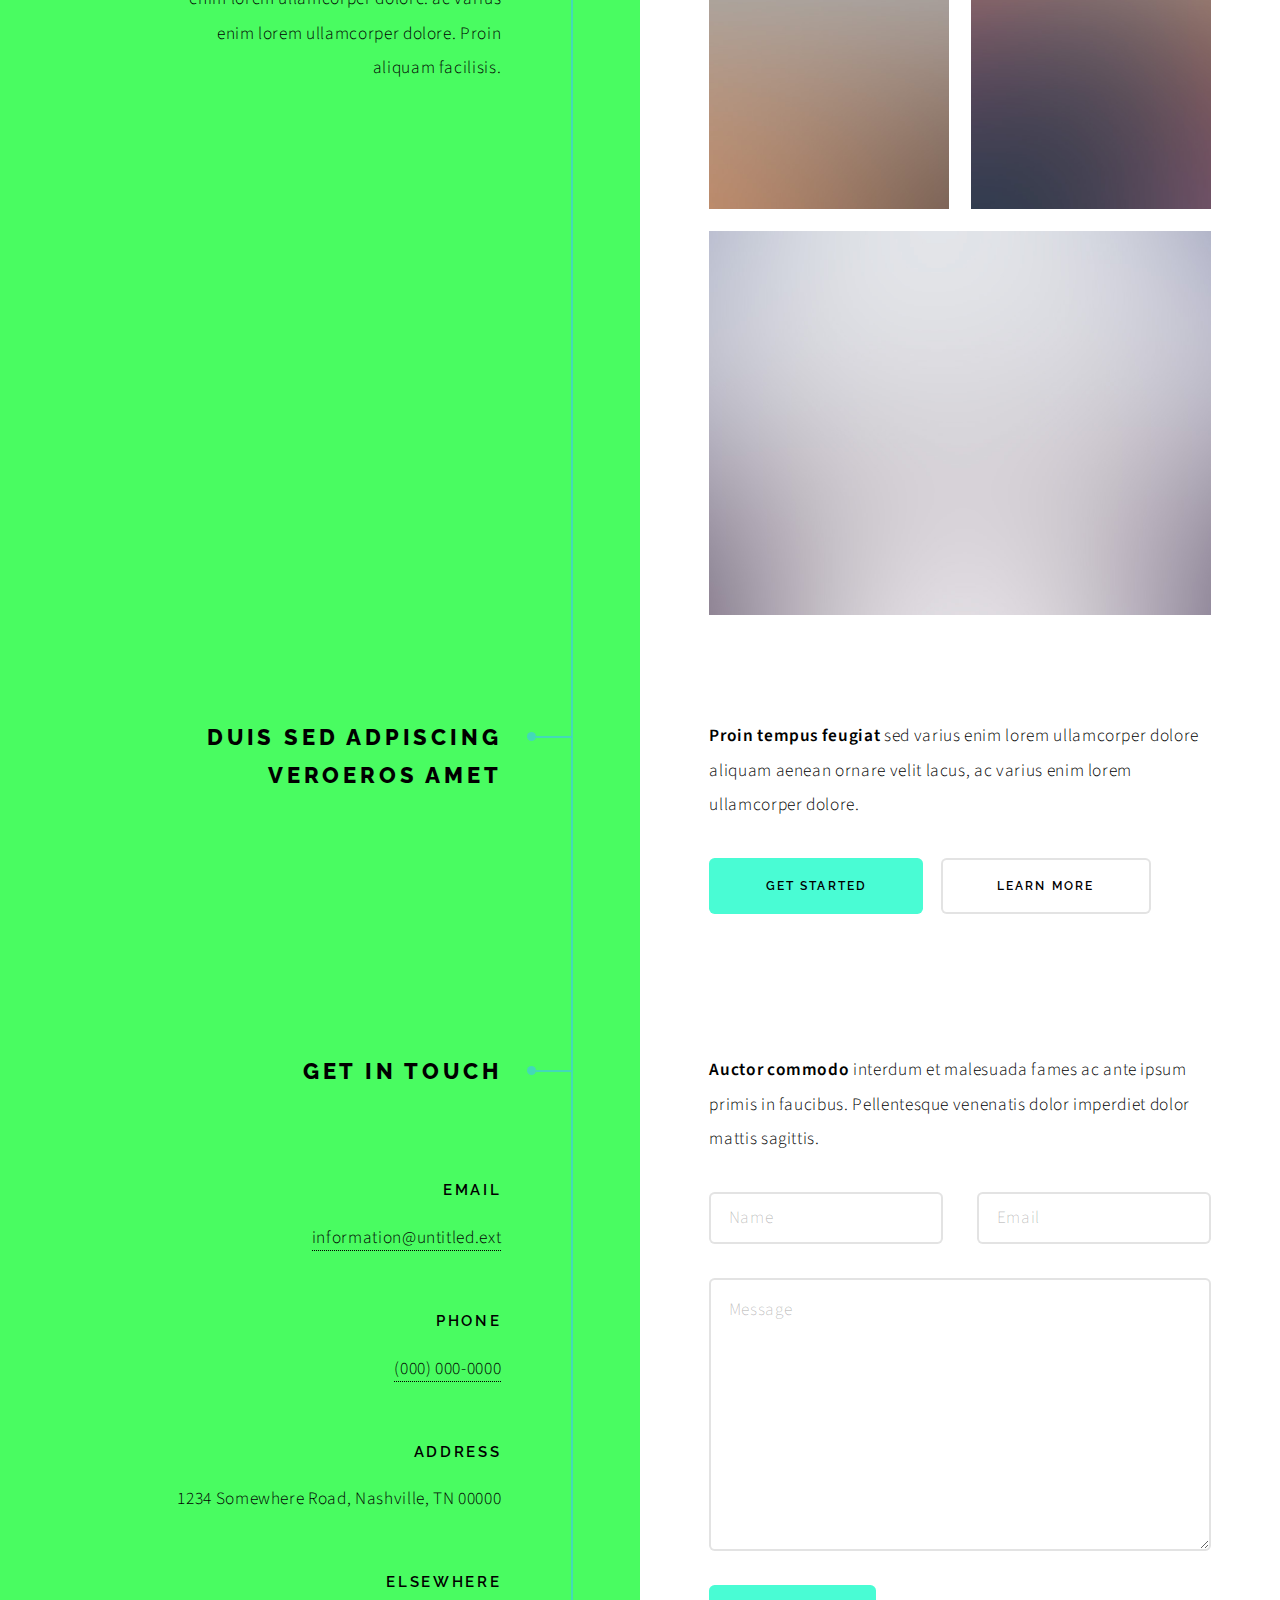
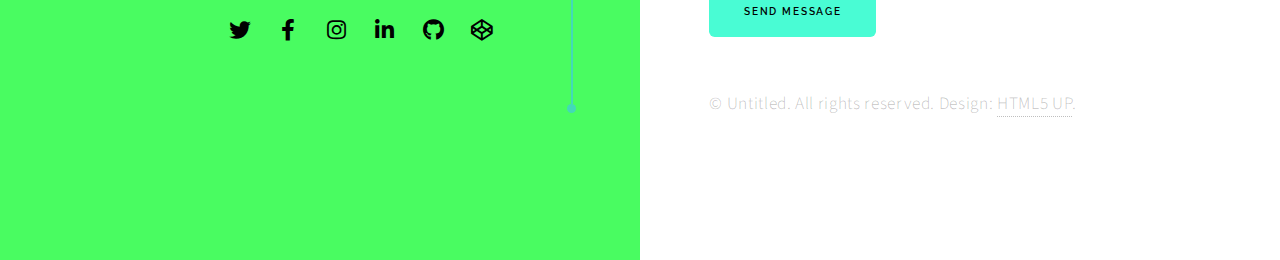
==== commit 605cb96f: "background color" ====
--- a/index.html
+++ b/index.html
@@ -5,134 +5,135 @@
 	Free for personal and commercial use under the CCA 3.0 license (html5up.net/license)
 -->
 <html>
-<head>
-	<title>Paradigm Shift by HTML5 UP</title>
-	<meta charset="utf-8" />
-	<meta name="viewport" content="width=device-width, initial-scale=1, user-scalable=no" />
-	<meta name="description" content="" />
-	<meta name="keywords" content="" />
-	<link rel="stylesheet" href="assets/css/main.css" />
-</head>
-<body class="is-preload">
-
-	<!-- Wrapper -->
-	<div id="wrapper">
-
-		<!-- Intro -->
-		<section class="intro">
-			<header>
-				<img src="images/revif-rond.png" style="width: 60%" />
-				<ul class="actions">
-					<li><a href="#first" class="arrow scrolly"><span class="label">Next</span></a></li>
-				</ul>
-			</header>
-			<div class="content">
-				<span class="image fill" data-position="center"><img src="images/pic01.jpg" alt="" /></span>
-			</div>
-		</section>
-
-		<!-- Section -->
-		<section id="first">
-			<header>
-				<h2>Magna sed nullam nisl adipiscing</h2>
-			</header>
-			<div class="content">
-				<p><strong>Lorem ipsum dolor</strong> sit amet consectetur adipiscing elit. Duis dapibus rutrum facilisis. Class aptent taciti sociosqu ad litora torquent per conubia nostra, per inceptos himenaeos. Etiam tristique libero eu nibh porttitor amet fermentum. Nullam venenatis erat id vehicula ultrices sed ultricies condimentum. Magna sed etiam consequat, et lorem adipiscing sed nulla. Volutpat nisl et tempus et dolor libero, feugiat magna tempus, sed et lorem adipiscing.</p>
-				<span class="image main"><img src="images/pic02.jpg" alt="" /></span>
-			</div>
-		</section>
-
-		<!-- Section -->
-		<section>
-			<header>
-				<h2>Feugiat consequat tempus ultrices</h2>
-			</header>
-			<div class="content">
-				<p><strong>Etiam tristique libero</strong> eu nibh porttitor amet fermentum. Nullam venenatis erat id vehicula ultrices sed ultricies condimentum.</p>
-				<ul class="feature-icons">
-					<li class="icon solid fa-laptop">Consequat tempus</li>
-					<li class="icon solid fa-bolt">Etiam adipiscing</li>
-					<li class="icon solid fa-signal">Libero nullam</li>
-					<li class="icon solid fa-cog">Blandit condimentum</li>
-					<li class="icon solid fa-map-marker-alt">Lorem ipsum dolor</li>
-					<li class="icon solid fa-code">Nibh amet venenatis</li>
-				</ul>
-				<p>Vehicula ultrices sed ultricies condimentum. Magna sed etiam consequat, et lorem adipiscing sed nulla. Volutpat nisl et tempus et dolor libero, feugiat magna tempus, sed et lorem adipiscing.</p>
-			</div>
-		</section>
-
-		<!-- Section -->
-		<section>
-			<header>
-				<h2>Ultrices erat magna sed condimentum</h2>
-			</header>
-			<div class="content">
-				<p><strong>Integer mollis egestas</strong> nam maximus erat id euismod egestas. Pellentesque sapien ac quam. Lorem ipsum dolor sit nullam.</p>
+	<head>
+		<title>Paradigm Shift by HTML5 UP</title>
+		<meta charset="utf-8" />
+		<meta name="viewport" content="width=device-width, initial-scale=1, user-scalable=no" />
+		<meta name="description" content="" />
+		<meta name="keywords" content="" />
+		<link rel="stylesheet" href="assets/css/main.css" />
+	</head>
+	<body class="is-preload">
+
+		<!-- Wrapper -->
+			<div id="wrapper">
+
+				<!-- Intro -->
+					<section class="intro">
+						<header>
+
+							<img src="images/revif-rond.png" width="300px" />
+							<ul class="actions">
+								<li><a href="#first" class="arrow scrolly"><span class="label">Next</span></a></li>
+							</ul>
+						</header>
+						<div class="content">
+							<span class="image fill" data-position="center"><img src="images/pic01.jpg" alt="" /></span>
+						</div>
+					</section>
 
 				<!-- Section -->
-				<section>
-					<header>
-						<h3>Erat aliquam</h3>
-						<p>Vehicula ultrices dolor amet ultricies et condimentum. Magna sed etiam consequat, et lorem adipiscing sed dolor sit amet, consectetur amet do eiusmod tempor incididunt  ipsum suspendisse ultrices gravida.</p>
-					</header>
-					<div class="content">
-						<div class="gallery">
-							<a href="images/gallery/fulls/01.jpg" class="landscape"><img src="images/gallery/thumbs/01.jpg" alt="" /></a>
-							<a href="images/gallery/fulls/02.jpg"><img src="images/gallery/thumbs/02.jpg" alt="" /></a>
-							<a href="images/gallery/fulls/03.jpg"><img src="images/gallery/thumbs/03.jpg" alt="" /></a>
-							<a href="images/gallery/fulls/04.jpg" class="landscape"><img src="images/gallery/thumbs/04.jpg" alt="" /></a>
-						</div>
-					</div>
-				</section>
+					<section id="first">
+						<header>
+							<h2>Magna sed nullam nisl adipiscing</h2>
+						</header>
+						<div class="content">
+							<p><strong>Lorem ipsum dolor</strong> sit amet consectetur adipiscing elit. Duis dapibus rutrum facilisis. Class aptent taciti sociosqu ad litora torquent per conubia nostra, per inceptos himenaeos. Etiam tristique libero eu nibh porttitor amet fermentum. Nullam venenatis erat id vehicula ultrices sed ultricies condimentum. Magna sed etiam consequat, et lorem adipiscing sed nulla. Volutpat nisl et tempus et dolor libero, feugiat magna tempus, sed et lorem adipiscing.</p>
+							<span class="image main"><img src="images/pic02.jpg" alt="" /></span>
+						</div>
+					</section>
 
 				<!-- Section -->
-				<section>
-					<header>
-						<h3>Nisl consequat</h3>
-						<p>Aenean ornare velit lacus, ac varius enim ullamcorper eu. Proin aliquam sed facilisis ante interdum congue. Integer mollis, nisl amet convallis, porttitor magna ullamcorper, amet mauris. Ut magna finibus nisi nec lacinia ipsum maximus.</p>
-					</header>
-					<div class="content">
-						<div class="gallery">
-							<a href="images/gallery/fulls/05.jpg" class="landscape"><img src="images/gallery/thumbs/05.jpg" alt="" /></a>
-							<a href="images/gallery/fulls/06.jpg"><img src="images/gallery/thumbs/06.jpg" alt="" /></a>
-							<a href="images/gallery/fulls/07.jpg"><img src="images/gallery/thumbs/07.jpg" alt="" /></a>
-						</div>
-					</div>
-				</section>
+					<section>
+						<header>
+							<h2>Feugiat consequat tempus ultrices</h2>
+						</header>
+						<div class="content">
+							<p><strong>Etiam tristique libero</strong> eu nibh porttitor amet fermentum. Nullam venenatis erat id vehicula ultrices sed ultricies condimentum.</p>
+							<ul class="feature-icons">
+								<li class="icon solid fa-laptop">Consequat tempus</li>
+								<li class="icon solid fa-bolt">Etiam adipiscing</li>
+								<li class="icon solid fa-signal">Libero nullam</li>
+								<li class="icon solid fa-cog">Blandit condimentum</li>
+								<li class="icon solid fa-map-marker-alt">Lorem ipsum dolor</li>
+								<li class="icon solid fa-code">Nibh amet venenatis</li>
+							</ul>
+							<p>Vehicula ultrices sed ultricies condimentum. Magna sed etiam consequat, et lorem adipiscing sed nulla. Volutpat nisl et tempus et dolor libero, feugiat magna tempus, sed et lorem adipiscing.</p>
+						</div>
+					</section>
 
 				<!-- Section -->
-				<section>
-					<header>
-						<h3>Lorem gravida</h3>
-						<p>Proin aliquam facilisis ante interdum. Sed nulla amet lorem feugiat tempus aenean ornare velit lacus, ac varius sed enim lorem ullamcorper dolore.  ac varius enim lorem ullamcorper dolore. Proin aliquam facilisis.</p>
-					</header>
-					<div class="content">
-						<div class="gallery">
-							<a href="images/gallery/fulls/08.jpg" class="portrait"><img src="images/gallery/thumbs/08.jpg" alt="" /></a>
-							<a href="images/gallery/fulls/09.jpg" class="portrait"><img src="images/gallery/thumbs/09.jpg" alt="" /></a>
-							<a href="images/gallery/fulls/10.jpg" class="landscape"><img src="images/gallery/thumbs/10.jpg" alt="" /></a>
-						</div>
-					</div>
-				</section>
-
-			</div>
-		</section>
-
-		<!-- Section -->
-		<section>
-			<header>
-				<h2>Duis sed adpiscing veroeros amet</h2>
-			</header>
-			<div class="content">
-				<p><strong>Proin tempus feugiat</strong> sed varius enim lorem ullamcorper dolore aliquam aenean ornare velit lacus, ac varius enim lorem ullamcorper dolore.</p>
-				<ul class="actions">
-					<li><a href="#" class="button primary large">Get Started</a></li>
-					<li><a href="#" class="button large">Learn More</a></li>
-				</ul>
-			</div>
-		</section>
-
-		<!-- Elements -->
+					<section>
+						<header>
+							<h2>Ultrices erat magna sed condimentum</h2>
+						</header>
+						<div class="content">
+							<p><strong>Integer mollis egestas</strong> nam maximus erat id euismod egestas. Pellentesque sapien ac quam. Lorem ipsum dolor sit nullam.</p>
+
+							<!-- Section -->
+								<section>
+									<header>
+										<h3>Erat aliquam</h3>
+										<p>Vehicula ultrices dolor amet ultricies et condimentum. Magna sed etiam consequat, et lorem adipiscing sed dolor sit amet, consectetur amet do eiusmod tempor incididunt  ipsum suspendisse ultrices gravida.</p>
+									</header>
+									<div class="content">
+										<div class="gallery">
+											<a href="images/gallery/fulls/01.jpg" class="landscape"><img src="images/gallery/thumbs/01.jpg" alt="" /></a>
+											<a href="images/gallery/fulls/02.jpg"><img src="images/gallery/thumbs/02.jpg" alt="" /></a>
+											<a href="images/gallery/fulls/03.jpg"><img src="images/gallery/thumbs/03.jpg" alt="" /></a>
+											<a href="images/gallery/fulls/04.jpg" class="landscape"><img src="images/gallery/thumbs/04.jpg" alt="" /></a>
+										</div>
+									</div>
+								</section>
+
+							<!-- Section -->
+								<section>
+									<header>
+										<h3>Nisl consequat</h3>
+										<p>Aenean ornare velit lacus, ac varius enim ullamcorper eu. Proin aliquam sed facilisis ante interdum congue. Integer mollis, nisl amet convallis, porttitor magna ullamcorper, amet mauris. Ut magna finibus nisi nec lacinia ipsum maximus.</p>
+									</header>
+									<div class="content">
+										<div class="gallery">
+											<a href="images/gallery/fulls/05.jpg" class="landscape"><img src="images/gallery/thumbs/05.jpg" alt="" /></a>
+											<a href="images/gallery/fulls/06.jpg"><img src="images/gallery/thumbs/06.jpg" alt="" /></a>
+											<a href="images/gallery/fulls/07.jpg"><img src="images/gallery/thumbs/07.jpg" alt="" /></a>
+										</div>
+									</div>
+								</section>
+
+							<!-- Section -->
+								<section>
+									<header>
+										<h3>Lorem gravida</h3>
+										<p>Proin aliquam facilisis ante interdum. Sed nulla amet lorem feugiat tempus aenean ornare velit lacus, ac varius sed enim lorem ullamcorper dolore.  ac varius enim lorem ullamcorper dolore. Proin aliquam facilisis.</p>
+									</header>
+									<div class="content">
+										<div class="gallery">
+											<a href="images/gallery/fulls/08.jpg" class="portrait"><img src="images/gallery/thumbs/08.jpg" alt="" /></a>
+											<a href="images/gallery/fulls/09.jpg" class="portrait"><img src="images/gallery/thumbs/09.jpg" alt="" /></a>
+											<a href="images/gallery/fulls/10.jpg" class="landscape"><img src="images/gallery/thumbs/10.jpg" alt="" /></a>
+										</div>
+									</div>
+								</section>
+
+						</div>
+					</section>
+
+				<!-- Section -->
+					<section>
+						<header>
+							<h2>Duis sed adpiscing veroeros amet</h2>
+						</header>
+						<div class="content">
+							<p><strong>Proin tempus feugiat</strong> sed varius enim lorem ullamcorper dolore aliquam aenean ornare velit lacus, ac varius enim lorem ullamcorper dolore.</p>
+							<ul class="actions">
+								<li><a href="#" class="button primary large">Get Started</a></li>
+								<li><a href="#" class="button large">Learn More</a></li>
+							</ul>
+						</div>
+					</section>
+
+				<!-- Elements -->
 				<!--
 					<section>
 						<header>
@@ -401,65 +402,64 @@
 				-->
 
 				<!-- Section -->
-				<section>
-					<header>
-						<h2>Get in touch</h2>
-					</header>
-					<div class="content">
-						<p><strong>Auctor commodo</strong> interdum et malesuada fames ac ante ipsum primis in faucibus. Pellentesque venenatis dolor imperdiet dolor mattis sagittis.</p>
-						<form>
-							<div class="fields">
-								<div class="field half">
-									<input type="text" name="name" id="name" placeholder="Name" />
-								</div>
-								<div class="field half">
-									<input type="email" name="email" id="email" placeholder="Email" />
-								</div>
-								<div class="field">
-									<textarea name="message" id="message" placeholder="Message" rows="7"></textarea>
-								</div>
-							</div>
-							<ul class="actions">
-								<li><input type="submit" value="Send Message" class="button primary" /></li>
+					<section>
+						<header>
+							<h2>Get in touch</h2>
+						</header>
+						<div class="content">
+							<p><strong>Auctor commodo</strong> interdum et malesuada fames ac ante ipsum primis in faucibus. Pellentesque venenatis dolor imperdiet dolor mattis sagittis.</p>
+							<form>
+								<div class="fields">
+									<div class="field half">
+										<input type="text" name="name" id="name" placeholder="Name" />
+									</div>
+									<div class="field half">
+										<input type="email" name="email" id="email" placeholder="Email" />
+									</div>
+									<div class="field">
+										<textarea name="message" id="message" placeholder="Message" rows="7"></textarea>
+									</div>
+								</div>
+								<ul class="actions">
+									<li><input type="submit" value="Send Message" class="button primary" /></li>
+								</ul>
+							</form>
+						</div>
+						<footer>
+							<ul class="items">
+								<li>
+									<h3>Email</h3>
+									<a href="#">information@untitled.ext</a>
+								</li>
+								<li>
+									<h3>Phone</h3>
+									<a href="#">(000) 000-0000</a>
+								</li>
+								<li>
+									<h3>Address</h3>
+									<span>1234 Somewhere Road, Nashville, TN 00000</span>
+								</li>
+								<li>
+									<h3>Elsewhere</h3>
+									<ul class="icons">
+										<li><a href="#" class="icon brands fa-twitter"><span class="label">Twitter</span></a></li>
+										<li><a href="#" class="icon brands fa-facebook-f"><span class="label">Facebook</span></a></li>
+										<li><a href="#" class="icon brands fa-instagram"><span class="label">Instagram</span></a></li>
+										<li><a href="#" class="icon brands fa-linkedin-in"><span class="label">LinkedIn</span></a></li>
+										<li><a href="#" class="icon brands fa-github"><span class="label">GitHub</span></a></li>
+										<li><a href="#" class="icon brands fa-codepen"><span class="label">Codepen</span></a></li>
+									</ul>
+								</li>
 							</ul>
-						</form>
-					</div>
-					<footer>
-						<ul class="items">
-							<li>
-								<h3>Email</h3>
-								<a href="#">information@untitled.ext</a>
-							</li>
-							<li>
-								<h3>Phone</h3>
-								<a href="#">(000) 000-0000</a>
-							</li>
-							<li>
-								<h3>Address</h3>
-								<span>1234 Somewhere Road, Nashville, TN 00000</span>
-							</li>
-							<li>
-								<h3>Elsewhere</h3>
-								<ul class="icons">
-									<li><a href="#" class="icon brands fa-twitter"><span class="label">Twitter</span></a></li>
-									<li><a href="#" class="icon brands fa-facebook-f"><span class="label">Facebook</span></a></li>
-									<li><a href="#" class="icon brands fa-instagram"><span class="label">Instagram</span></a></li>
-									<li><a href="#" class="icon brands fa-linkedin-in"><span class="label">LinkedIn</span></a></li>
-									<li><a href="#" class="icon brands fa-github"><span class="label">GitHub</span></a></li>
-									<li><a href="#" class="icon brands fa-codepen"><span class="label">Codepen</span></a></li>
-								</ul>
-							</li>
-						</ul>
-					</footer>
-				</section>
-
-				<!-- 
+						</footer>
+					</section>
+
+				<!-- Copyright -->
 					<div class="copyright">&copy; Untitled. All rights reserved. Design: <a href="https://html5up.net">HTML5 UP</a>.</div>
-				-->
 
 			</div>
 
-			<!-- Scripts -->
+		<!-- Scripts -->
 			<script src="assets/js/jquery.min.js"></script>
 			<script src="assets/js/jquery.scrolly.min.js"></script>
 			<script src="assets/js/browser.min.js"></script>
@@ -467,5 +467,5 @@
 			<script src="assets/js/util.js"></script>
 			<script src="assets/js/main.js"></script>
 
-		</body>
-		</html>
+	</body>
+</html>
--- a/assets/css/main.css
+++ b/assets/css/main.css
@@ -3223,8 +3223,8 @@
 
 		#wrapper:before {
 			background-attachment: fixed;
-			background-color: #76F3B4;
-			background-image: url("data:image/svg+xml;charset=utf8,%3Csvg xmlns='http://www.w3.org/2000/svg' viewBox='0 0 920 1750' x='0px' y='0px'%3E %3Cpath style='fill: rgba(52, 142, 35, 0.25)' d='M889.72,1137.55l-2.91-0.75l-364.39,282.94l-0.7-0.9l-0.51,0.11l-94.77-451.5l-32.51-15.75l-16.73-8.11l0,0.68 l-1.46,0l0-1.39l-1.89-0.92l-112.41-54.47l-0.29,1.03l-1.41-0.37l0.37-1.31l-34.14-16.54l-98.56-47.76l-0.59,0.81l-1.16-0.88 l0.42-0.57L11.43,766.33l-0.25,0.2l-0.9-1.15l102.87-79.98l0.08-0.1l0.02,0.02l116.68-90.72l-0.18-0.34l1.3-0.66l0.05,0.09 l100.5-78.14l-0.07-0.32l0.65-0.14l42.3-32.89l-0.15-54.54l-0.59,0.29l-0.64-1.31l1.23-0.6l-0.01-4.54l-0.33-122.47l-0.99,0.18 l-0.28-1.43l1.27-0.23l-0.4-147.49l-0.87-0.16l0.28-1.43l0.58,0.1l-0.35-127.48l-0.13-0.06l0.64-1.31L489.97,76.8l0.73,0.19 l-0.04,0.14l132.63,65.11l0.33-0.45l1.16,0.88l-0.16,0.22l114.21,56.07l0.45-0.35l0.72,0.93l47.89,23.51l2.76-1.36l0.56,4.61 l-3.32-1.63L571.52,330.88L375.95,482.93l0.66,239.95l51.12,243.57l222.53,107.83l236.23,60.93l2.27-1.77 M375.8,425.34l17.25-8.47 l36.13-127.75l-53.73,9.66L375.8,425.34z M551,241.05l38.19-52.2l-123.83-22.27l-34.13,120.68l98.99-17.81L551,241.05z M532.3,269.09l151.34-27.22l37.63-29.25l-130.48-23.47L532.3,269.09z M303.38,733.9l-2.36-4.48l-44.18-83.78L182.5,747.25 l40.78,36.46l52.69,47.11L303.38,733.9z M277.18,831.91l56.95,50.93L375.69,920l-0.13-49.23l-71.19-135L277.18,831.91z M303.96,731.86l41.93-148.25l-9.74-46.39L257.8,644.33L303.96,731.86z M304.94,733.73l9.55,18.12l61.05,115.78l-0.39-144.6 l-16.9-80.53l-11.71-55.81L304.94,733.73z M375.21,211.79l0.23,85.51l54.17-9.74l34.29-121.23l-88.87-15.98L375.21,211.79z M430.78,288.83l-17.88,63.21L394.81,416l44.01-21.6l90.15-123.23L430.78,288.83z M287.76,898.62l87.99,42.64l-0.05-19.29 l-91.37-81.71l-7.59-6.78l-14.88,52.59L287.76,898.62z M174.26,843.62l86.26,41.8l15-53.03l-93.89-83.95l-53.34,72.91L174.26,843.62 z M113.18,687.22L12.71,765.33l55.69,26.99l58.56,28.38l53.58-73.24l-34.83-31.14L113.18,687.22z M230.62,595.92l-116.27,90.4 l63.02,56.36l4.03,3.61l74.67-102.08l-7.47-14.17L230.62,595.92z M331.94,517.15l-100.15,77.86l25.25,47.88l78.71-107.59l-1.71-8.14 L331.94,517.15z M333.22,516.15l2.02,9.64l1.66,7.92l34.65-47.37L333.22,516.15z M337.31,535.63l9.43,44.95l26.67-94.3 L337.31,535.63z M347.39,583.66l27.74,132.16l-0.62-228.04L347.39,583.66z M374.7,21.83l0.35,127.02l89.27,16.06l24.61-87 L374.7,21.83z M490.25,78.56l-22.26,78.7l-2.24,7.91l124.39,22.37l10.23-13.99l22.04-30.12L490.25,78.56z M623.74,144.09 l-12.29,16.8l-19.71,26.95l131.07,23.58l14.73-11.45L623.74,144.09z M739,200.67l-13.3,10.34l-0.96,0.74l58.14,10.46L739,200.67z M723.19,212.96l-25.33,19.69l-11.14,8.66l97.03-17.45L723.19,212.96z M782.89,225.5l-98.64,17.74l-107.06,83.23L782.89,225.5z M631.68,282.26l49.48-38.47l-150.1,27l-89.41,122.22l129.1-63.37L631.68,282.26z M565.06,334.05l-125.28,61.5l-45.94,62.8 l-14.96,20.44L565.06,334.05z M425.31,412.87l11.65-15.93l-42.69,20.96l-13.66,48.3l-3.58,12.67L425.31,412.87z M392.51,418.76 l-16.71,8.2l0.01,4.72l0.12,45.68L392.51,418.76z M377.21,941.96l21.37,10.36l24.14,11.7l-45.56-40.74L377.21,941.96z M377.15,921.31l34.83,31.15l12.57,11.24l-47.53-90.14L377.15,921.31z M376.63,730.07l0.38,140.33l48.29,91.59L376.63,730.07z M806.29,1197.48l75.8-58.86l-28.56,11.47l-25.6,10.28l14.96,7.25l-0.64,1.31l-16.16-7.83l-124.76,50.1l40.56,36.27L806.29,1197.48z M522.43,1146.18l58.88,111.66l52.71-21.17l64.61-25.95l-75.11-67.17L522.43,1146.18z M621.92,1142.14l-115.78-103.53l-46.8-12.07 l62.33,118.2l7.06-0.18L621.92,1142.14z M700.14,1210.12l124.19-49.87l-42.89-20.78l-155.8,4.04L700.14,1210.12z M679.7,1295.77 l61.03-47.39l-40.9-36.57l-117.85,47.32l42.09,79.82L679.7,1295.77z M522.48,1417.85l1.83-1.42l98.6-76.56l-42.28-80.19 l-84.25,33.83L522.48,1417.85z M496.08,1292.06l83.87-33.68l-59.14-112.16l-55.04,1.43L496.08,1292.06z M465.46,1146.2l54.58-1.42 l-62.61-118.74l-18.03-4.65l0.36-1.41l16.74,4.32l-27.63-52.4L465.46,1146.2z M458.42,1024.79l45.35,11.7l-74.14-66.29 L458.42,1024.79z M431.46,969.87l75.38,67.41l136.26,35.15L431.46,969.87z M649.76,1075.65l-140.54-36.25l114.83,102.68l154.53-4.01 L649.76,1075.65z M656.92,1077.5l124.84,60.5l51.97-1.35l47.7-1.24L656.92,1077.5z M784.62,1139.38l41.54,20.13l56.45-22.67 L784.62,1139.38z'/%3E %3C/svg%3E");
+			background-color: #49fc61;
+			background-image: url("data:image/svg+xml;charset=utf8,%3Csvg xmlns='http://www.w3.org/2000/svg' viewBox='0 0 920 1750' x='0px' y='0px'%3E %3Cpath style='fill: rgba(67, 217, 184, 0.25)' d='M889.72,1137.55l-2.91-0.75l-364.39,282.94l-0.7-0.9l-0.51,0.11l-94.77-451.5l-32.51-15.75l-16.73-8.11l0,0.68 l-1.46,0l0-1.39l-1.89-0.92l-112.41-54.47l-0.29,1.03l-1.41-0.37l0.37-1.31l-34.14-16.54l-98.56-47.76l-0.59,0.81l-1.16-0.88 l0.42-0.57L11.43,766.33l-0.25,0.2l-0.9-1.15l102.87-79.98l0.08-0.1l0.02,0.02l116.68-90.72l-0.18-0.34l1.3-0.66l0.05,0.09 l100.5-78.14l-0.07-0.32l0.65-0.14l42.3-32.89l-0.15-54.54l-0.59,0.29l-0.64-1.31l1.23-0.6l-0.01-4.54l-0.33-122.47l-0.99,0.18 l-0.28-1.43l1.27-0.23l-0.4-147.49l-0.87-0.16l0.28-1.43l0.58,0.1l-0.35-127.48l-0.13-0.06l0.64-1.31L489.97,76.8l0.73,0.19 l-0.04,0.14l132.63,65.11l0.33-0.45l1.16,0.88l-0.16,0.22l114.21,56.07l0.45-0.35l0.72,0.93l47.89,23.51l2.76-1.36l0.56,4.61 l-3.32-1.63L571.52,330.88L375.95,482.93l0.66,239.95l51.12,243.57l222.53,107.83l236.23,60.93l2.27-1.77 M375.8,425.34l17.25-8.47 l36.13-127.75l-53.73,9.66L375.8,425.34z M551,241.05l38.19-52.2l-123.83-22.27l-34.13,120.68l98.99-17.81L551,241.05z M532.3,269.09l151.34-27.22l37.63-29.25l-130.48-23.47L532.3,269.09z M303.38,733.9l-2.36-4.48l-44.18-83.78L182.5,747.25 l40.78,36.46l52.69,47.11L303.38,733.9z M277.18,831.91l56.95,50.93L375.69,920l-0.13-49.23l-71.19-135L277.18,831.91z M303.96,731.86l41.93-148.25l-9.74-46.39L257.8,644.33L303.96,731.86z M304.94,733.73l9.55,18.12l61.05,115.78l-0.39-144.6 l-16.9-80.53l-11.71-55.81L304.94,733.73z M375.21,211.79l0.23,85.51l54.17-9.74l34.29-121.23l-88.87-15.98L375.21,211.79z M430.78,288.83l-17.88,63.21L394.81,416l44.01-21.6l90.15-123.23L430.78,288.83z M287.76,898.62l87.99,42.64l-0.05-19.29 l-91.37-81.71l-7.59-6.78l-14.88,52.59L287.76,898.62z M174.26,843.62l86.26,41.8l15-53.03l-93.89-83.95l-53.34,72.91L174.26,843.62 z M113.18,687.22L12.71,765.33l55.69,26.99l58.56,28.38l53.58-73.24l-34.83-31.14L113.18,687.22z M230.62,595.92l-116.27,90.4 l63.02,56.36l4.03,3.61l74.67-102.08l-7.47-14.17L230.62,595.92z M331.94,517.15l-100.15,77.86l25.25,47.88l78.71-107.59l-1.71-8.14 L331.94,517.15z M333.22,516.15l2.02,9.64l1.66,7.92l34.65-47.37L333.22,516.15z M337.31,535.63l9.43,44.95l26.67-94.3 L337.31,535.63z M347.39,583.66l27.74,132.16l-0.62-228.04L347.39,583.66z M374.7,21.83l0.35,127.02l89.27,16.06l24.61-87 L374.7,21.83z M490.25,78.56l-22.26,78.7l-2.24,7.91l124.39,22.37l10.23-13.99l22.04-30.12L490.25,78.56z M623.74,144.09 l-12.29,16.8l-19.71,26.95l131.07,23.58l14.73-11.45L623.74,144.09z M739,200.67l-13.3,10.34l-0.96,0.74l58.14,10.46L739,200.67z M723.19,212.96l-25.33,19.69l-11.14,8.66l97.03-17.45L723.19,212.96z M782.89,225.5l-98.64,17.74l-107.06,83.23L782.89,225.5z M631.68,282.26l49.48-38.47l-150.1,27l-89.41,122.22l129.1-63.37L631.68,282.26z M565.06,334.05l-125.28,61.5l-45.94,62.8 l-14.96,20.44L565.06,334.05z M425.31,412.87l11.65-15.93l-42.69,20.96l-13.66,48.3l-3.58,12.67L425.31,412.87z M392.51,418.76 l-16.71,8.2l0.01,4.72l0.12,45.68L392.51,418.76z M377.21,941.96l21.37,10.36l24.14,11.7l-45.56-40.74L377.21,941.96z M377.15,921.31l34.83,31.15l12.57,11.24l-47.53-90.14L377.15,921.31z M376.63,730.07l0.38,140.33l48.29,91.59L376.63,730.07z M806.29,1197.48l75.8-58.86l-28.56,11.47l-25.6,10.28l14.96,7.25l-0.64,1.31l-16.16-7.83l-124.76,50.1l40.56,36.27L806.29,1197.48z M522.43,1146.18l58.88,111.66l52.71-21.17l64.61-25.95l-75.11-67.17L522.43,1146.18z M621.92,1142.14l-115.78-103.53l-46.8-12.07 l62.33,118.2l7.06-0.18L621.92,1142.14z M700.14,1210.12l124.19-49.87l-42.89-20.78l-155.8,4.04L700.14,1210.12z M679.7,1295.77 l61.03-47.39l-40.9-36.57l-117.85,47.32l42.09,79.82L679.7,1295.77z M522.48,1417.85l1.83-1.42l98.6-76.56l-42.28-80.19 l-84.25,33.83L522.48,1417.85z M496.08,1292.06l83.87-33.68l-59.14-112.16l-55.04,1.43L496.08,1292.06z M465.46,1146.2l54.58-1.42 l-62.61-118.74l-18.03-4.65l0.36-1.41l16.74,4.32l-27.63-52.4L465.46,1146.2z M458.42,1024.79l45.35,11.7l-74.14-66.29 L458.42,1024.79z M431.46,969.87l75.38,67.41l136.26,35.15L431.46,969.87z M649.76,1075.65l-140.54-36.25l114.83,102.68l154.53-4.01 L649.76,1075.65z M656.92,1077.5l124.84,60.5l51.97-1.35l47.7-1.24L656.92,1077.5z M784.62,1139.38l41.54,20.13l56.45-22.67 L784.62,1139.38z'/%3E %3C/svg%3E");
 			background-position: -50% 10%;
 			background-repeat: repeat-y;
 			background-size: 75% auto;
@@ -3587,8 +3587,8 @@
 
 					#wrapper > section > header {
 						background-attachment: fixed;
-						background-color: #81F8B3;
-						background-image: url("data:image/svg+xml;charset=utf8,%3Csvg xmlns='http://www.w3.org/2000/svg' viewBox='0 0 920 1750' x='0px' y='0px'%3E %3Cpath style='fill: rgba(67, 217, 184, 0.5)' d='M889.72,1137.55l-2.91-0.75l-364.39,282.94l-0.7-0.9l-0.51,0.11l-94.77-451.5l-32.51-15.75l-16.73-8.11l0,0.68 l-1.46,0l0-1.39l-1.89-0.92l-112.41-54.47l-0.29,1.03l-1.41-0.37l0.37-1.31l-34.14-16.54l-98.56-47.76l-0.59,0.81l-1.16-0.88 l0.42-0.57L11.43,766.33l-0.25,0.2l-0.9-1.15l102.87-79.98l0.08-0.1l0.02,0.02l116.68-90.72l-0.18-0.34l1.3-0.66l0.05,0.09 l100.5-78.14l-0.07-0.32l0.65-0.14l42.3-32.89l-0.15-54.54l-0.59,0.29l-0.64-1.31l1.23-0.6l-0.01-4.54l-0.33-122.47l-0.99,0.18 l-0.28-1.43l1.27-0.23l-0.4-147.49l-0.87-0.16l0.28-1.43l0.58,0.1l-0.35-127.48l-0.13-0.06l0.64-1.31L489.97,76.8l0.73,0.19 l-0.04,0.14l132.63,65.11l0.33-0.45l1.16,0.88l-0.16,0.22l114.21,56.07l0.45-0.35l0.72,0.93l47.89,23.51l2.76-1.36l0.56,4.61 l-3.32-1.63L571.52,330.88L375.95,482.93l0.66,239.95l51.12,243.57l222.53,107.83l236.23,60.93l2.27-1.77 M375.8,425.34l17.25-8.47 l36.13-127.75l-53.73,9.66L375.8,425.34z M551,241.05l38.19-52.2l-123.83-22.27l-34.13,120.68l98.99-17.81L551,241.05z M532.3,269.09l151.34-27.22l37.63-29.25l-130.48-23.47L532.3,269.09z M303.38,733.9l-2.36-4.48l-44.18-83.78L182.5,747.25 l40.78,36.46l52.69,47.11L303.38,733.9z M277.18,831.91l56.95,50.93L375.69,920l-0.13-49.23l-71.19-135L277.18,831.91z M303.96,731.86l41.93-148.25l-9.74-46.39L257.8,644.33L303.96,731.86z M304.94,733.73l9.55,18.12l61.05,115.78l-0.39-144.6 l-16.9-80.53l-11.71-55.81L304.94,733.73z M375.21,211.79l0.23,85.51l54.17-9.74l34.29-121.23l-88.87-15.98L375.21,211.79z M430.78,288.83l-17.88,63.21L394.81,416l44.01-21.6l90.15-123.23L430.78,288.83z M287.76,898.62l87.99,42.64l-0.05-19.29 l-91.37-81.71l-7.59-6.78l-14.88,52.59L287.76,898.62z M174.26,843.62l86.26,41.8l15-53.03l-93.89-83.95l-53.34,72.91L174.26,843.62 z M113.18,687.22L12.71,765.33l55.69,26.99l58.56,28.38l53.58-73.24l-34.83-31.14L113.18,687.22z M230.62,595.92l-116.27,90.4 l63.02,56.36l4.03,3.61l74.67-102.08l-7.47-14.17L230.62,595.92z M331.94,517.15l-100.15,77.86l25.25,47.88l78.71-107.59l-1.71-8.14 L331.94,517.15z M333.22,516.15l2.02,9.64l1.66,7.92l34.65-47.37L333.22,516.15z M337.31,535.63l9.43,44.95l26.67-94.3 L337.31,535.63z M347.39,583.66l27.74,132.16l-0.62-228.04L347.39,583.66z M374.7,21.83l0.35,127.02l89.27,16.06l24.61-87 L374.7,21.83z M490.25,78.56l-22.26,78.7l-2.24,7.91l124.39,22.37l10.23-13.99l22.04-30.12L490.25,78.56z M623.74,144.09 l-12.29,16.8l-19.71,26.95l131.07,23.58l14.73-11.45L623.74,144.09z M739,200.67l-13.3,10.34l-0.96,0.74l58.14,10.46L739,200.67z M723.19,212.96l-25.33,19.69l-11.14,8.66l97.03-17.45L723.19,212.96z M782.89,225.5l-98.64,17.74l-107.06,83.23L782.89,225.5z M631.68,282.26l49.48-38.47l-150.1,27l-89.41,122.22l129.1-63.37L631.68,282.26z M565.06,334.05l-125.28,61.5l-45.94,62.8 l-14.96,20.44L565.06,334.05z M425.31,412.87l11.65-15.93l-42.69,20.96l-13.66,48.3l-3.58,12.67L425.31,412.87z M392.51,418.76 l-16.71,8.2l0.01,4.72l0.12,45.68L392.51,418.76z M377.21,941.96l21.37,10.36l24.14,11.7l-45.56-40.74L377.21,941.96z M377.15,921.31l34.83,31.15l12.57,11.24l-47.53-90.14L377.15,921.31z M376.63,730.07l0.38,140.33l48.29,91.59L376.63,730.07z M806.29,1197.48l75.8-58.86l-28.56,11.47l-25.6,10.28l14.96,7.25l-0.64,1.31l-16.16-7.83l-124.76,50.1l40.56,36.27L806.29,1197.48z M522.43,1146.18l58.88,111.66l52.71-21.17l64.61-25.95l-75.11-67.17L522.43,1146.18z M621.92,1142.14l-115.78-103.53l-46.8-12.07 l62.33,118.2l7.06-0.18L621.92,1142.14z M700.14,1210.12l124.19-49.87l-42.89-20.78l-155.8,4.04L700.14,1210.12z M679.7,1295.77 l61.03-47.39l-40.9-36.57l-117.85,47.32l42.09,79.82L679.7,1295.77z M522.48,1417.85l1.83-1.42l98.6-76.56l-42.28-80.19 l-84.25,33.83L522.48,1417.85z M496.08,1292.06l83.87-33.68l-59.14-112.16l-55.04,1.43L496.08,1292.06z M465.46,1146.2l54.58-1.42 l-62.61-118.74l-18.03-4.65l0.36-1.41l16.74,4.32l-27.63-52.4L465.46,1146.2z M458.42,1024.79l45.35,11.7l-74.14-66.29 L458.42,1024.79z M431.46,969.87l75.38,67.41l136.26,35.15L431.46,969.87z M649.76,1075.65l-140.54-36.25l114.83,102.68l154.53-4.01 L649.76,1075.65z M656.92,1077.5l124.84,60.5l51.97-1.35l47.7-1.24L656.92,1077.5z M784.62,1139.38l41.54,20.13l56.45-22.67 L784.62,1139.38z'/%3E %3C/svg%3E");
+						background-color: #2e7959;
+						background-image: url("data:image/svg+xml;charset=utf8,%3Csvg xmlns='http://www.w3.org/2000/svg' viewBox='0 0 920 1750' x='0px' y='0px'%3E %3Cpath style='fill: rgba(184, 216, 56, 0.5)' d='M889.72,1137.55l-2.91-0.75l-364.39,282.94l-0.7-0.9l-0.51,0.11l-94.77-451.5l-32.51-15.75l-16.73-8.11l0,0.68 l-1.46,0l0-1.39l-1.89-0.92l-112.41-54.47l-0.29,1.03l-1.41-0.37l0.37-1.31l-34.14-16.54l-98.56-47.76l-0.59,0.81l-1.16-0.88 l0.42-0.57L11.43,766.33l-0.25,0.2l-0.9-1.15l102.87-79.98l0.08-0.1l0.02,0.02l116.68-90.72l-0.18-0.34l1.3-0.66l0.05,0.09 l100.5-78.14l-0.07-0.32l0.65-0.14l42.3-32.89l-0.15-54.54l-0.59,0.29l-0.64-1.31l1.23-0.6l-0.01-4.54l-0.33-122.47l-0.99,0.18 l-0.28-1.43l1.27-0.23l-0.4-147.49l-0.87-0.16l0.28-1.43l0.58,0.1l-0.35-127.48l-0.13-0.06l0.64-1.31L489.97,76.8l0.73,0.19 l-0.04,0.14l132.63,65.11l0.33-0.45l1.16,0.88l-0.16,0.22l114.21,56.07l0.45-0.35l0.72,0.93l47.89,23.51l2.76-1.36l0.56,4.61 l-3.32-1.63L571.52,330.88L375.95,482.93l0.66,239.95l51.12,243.57l222.53,107.83l236.23,60.93l2.27-1.77 M375.8,425.34l17.25-8.47 l36.13-127.75l-53.73,9.66L375.8,425.34z M551,241.05l38.19-52.2l-123.83-22.27l-34.13,120.68l98.99-17.81L551,241.05z M532.3,269.09l151.34-27.22l37.63-29.25l-130.48-23.47L532.3,269.09z M303.38,733.9l-2.36-4.48l-44.18-83.78L182.5,747.25 l40.78,36.46l52.69,47.11L303.38,733.9z M277.18,831.91l56.95,50.93L375.69,920l-0.13-49.23l-71.19-135L277.18,831.91z M303.96,731.86l41.93-148.25l-9.74-46.39L257.8,644.33L303.96,731.86z M304.94,733.73l9.55,18.12l61.05,115.78l-0.39-144.6 l-16.9-80.53l-11.71-55.81L304.94,733.73z M375.21,211.79l0.23,85.51l54.17-9.74l34.29-121.23l-88.87-15.98L375.21,211.79z M430.78,288.83l-17.88,63.21L394.81,416l44.01-21.6l90.15-123.23L430.78,288.83z M287.76,898.62l87.99,42.64l-0.05-19.29 l-91.37-81.71l-7.59-6.78l-14.88,52.59L287.76,898.62z M174.26,843.62l86.26,41.8l15-53.03l-93.89-83.95l-53.34,72.91L174.26,843.62 z M113.18,687.22L12.71,765.33l55.69,26.99l58.56,28.38l53.58-73.24l-34.83-31.14L113.18,687.22z M230.62,595.92l-116.27,90.4 l63.02,56.36l4.03,3.61l74.67-102.08l-7.47-14.17L230.62,595.92z M331.94,517.15l-100.15,77.86l25.25,47.88l78.71-107.59l-1.71-8.14 L331.94,517.15z M333.22,516.15l2.02,9.64l1.66,7.92l34.65-47.37L333.22,516.15z M337.31,535.63l9.43,44.95l26.67-94.3 L337.31,535.63z M347.39,583.66l27.74,132.16l-0.62-228.04L347.39,583.66z M374.7,21.83l0.35,127.02l89.27,16.06l24.61-87 L374.7,21.83z M490.25,78.56l-22.26,78.7l-2.24,7.91l124.39,22.37l10.23-13.99l22.04-30.12L490.25,78.56z M623.74,144.09 l-12.29,16.8l-19.71,26.95l131.07,23.58l14.73-11.45L623.74,144.09z M739,200.67l-13.3,10.34l-0.96,0.74l58.14,10.46L739,200.67z M723.19,212.96l-25.33,19.69l-11.14,8.66l97.03-17.45L723.19,212.96z M782.89,225.5l-98.64,17.74l-107.06,83.23L782.89,225.5z M631.68,282.26l49.48-38.47l-150.1,27l-89.41,122.22l129.1-63.37L631.68,282.26z M565.06,334.05l-125.28,61.5l-45.94,62.8 l-14.96,20.44L565.06,334.05z M425.31,412.87l11.65-15.93l-42.69,20.96l-13.66,48.3l-3.58,12.67L425.31,412.87z M392.51,418.76 l-16.71,8.2l0.01,4.72l0.12,45.68L392.51,418.76z M377.21,941.96l21.37,10.36l24.14,11.7l-45.56-40.74L377.21,941.96z M377.15,921.31l34.83,31.15l12.57,11.24l-47.53-90.14L377.15,921.31z M376.63,730.07l0.38,140.33l48.29,91.59L376.63,730.07z M806.29,1197.48l75.8-58.86l-28.56,11.47l-25.6,10.28l14.96,7.25l-0.64,1.31l-16.16-7.83l-124.76,50.1l40.56,36.27L806.29,1197.48z M522.43,1146.18l58.88,111.66l52.71-21.17l64.61-25.95l-75.11-67.17L522.43,1146.18z M621.92,1142.14l-115.78-103.53l-46.8-12.07 l62.33,118.2l7.06-0.18L621.92,1142.14z M700.14,1210.12l124.19-49.87l-42.89-20.78l-155.8,4.04L700.14,1210.12z M679.7,1295.77 l61.03-47.39l-40.9-36.57l-117.85,47.32l42.09,79.82L679.7,1295.77z M522.48,1417.85l1.83-1.42l98.6-76.56l-42.28-80.19 l-84.25,33.83L522.48,1417.85z M496.08,1292.06l83.87-33.68l-59.14-112.16l-55.04,1.43L496.08,1292.06z M465.46,1146.2l54.58-1.42 l-62.61-118.74l-18.03-4.65l0.36-1.41l16.74,4.32l-27.63-52.4L465.46,1146.2z M458.42,1024.79l45.35,11.7l-74.14-66.29 L458.42,1024.79z M431.46,969.87l75.38,67.41l136.26,35.15L431.46,969.87z M649.76,1075.65l-140.54-36.25l114.83,102.68l154.53-4.01 L649.76,1075.65z M656.92,1077.5l124.84,60.5l51.97-1.35l47.7-1.24L656.92,1077.5z M784.62,1139.38l41.54,20.13l56.45-22.67 L784.62,1139.38z'/%3E %3C/svg%3E");
 						background-position: 25% 50%;
 						background-repeat: repeat-y;
 						background-size: 40rem auto;
@@ -3879,4 +3879,4 @@
 			padding: 4rem;
 		}
 
-	}+	}
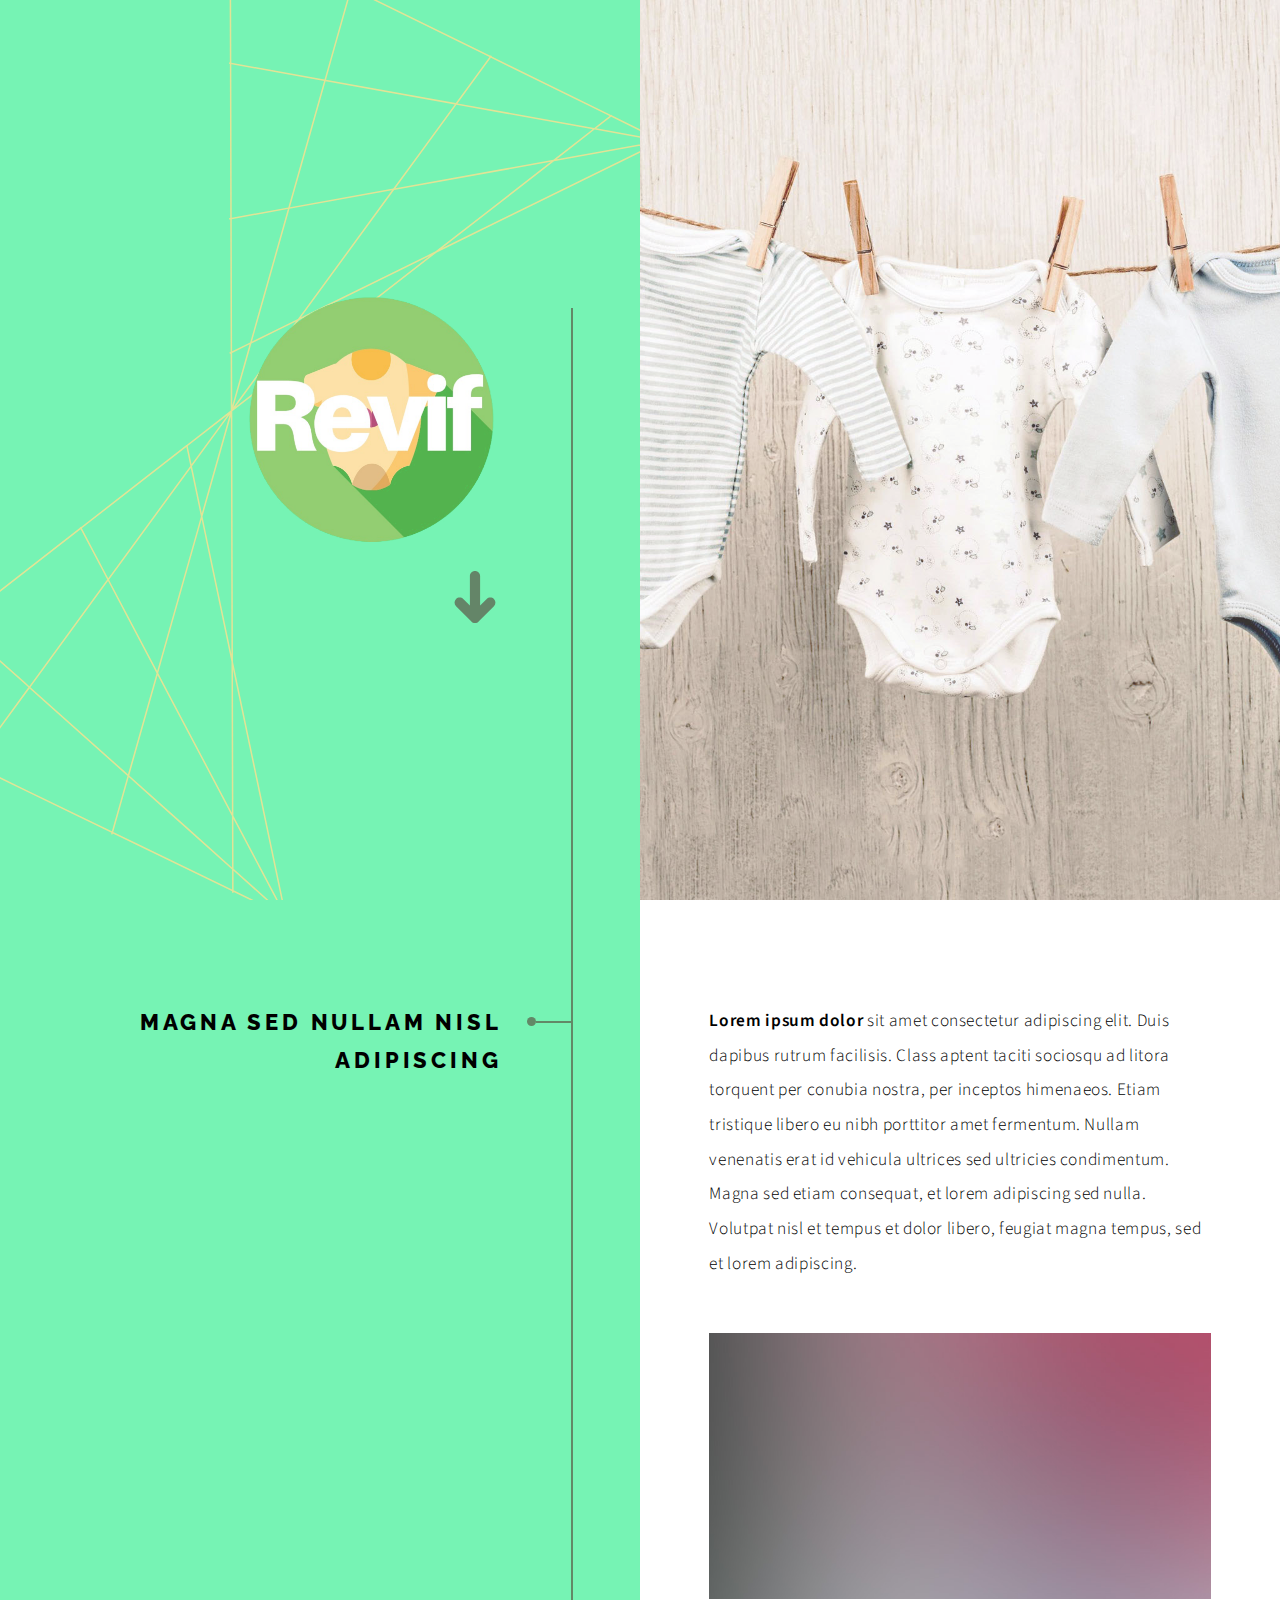
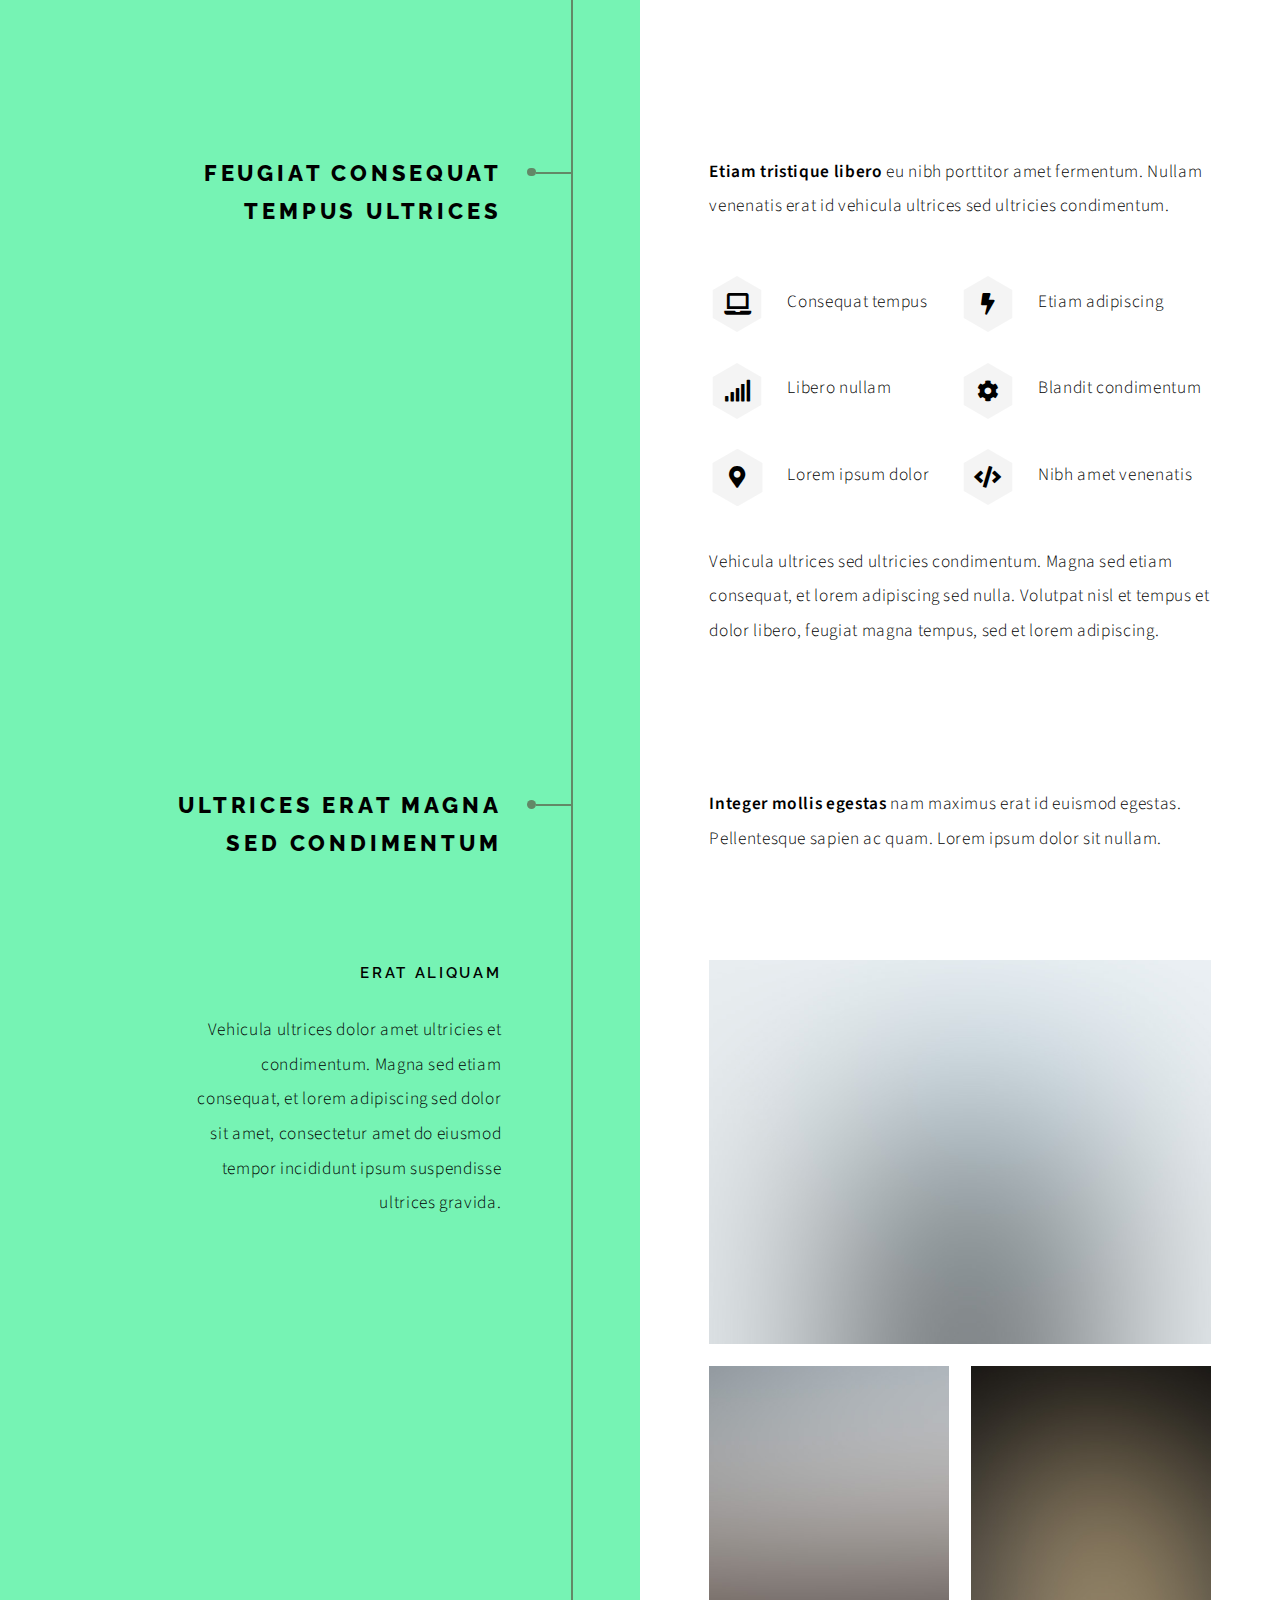
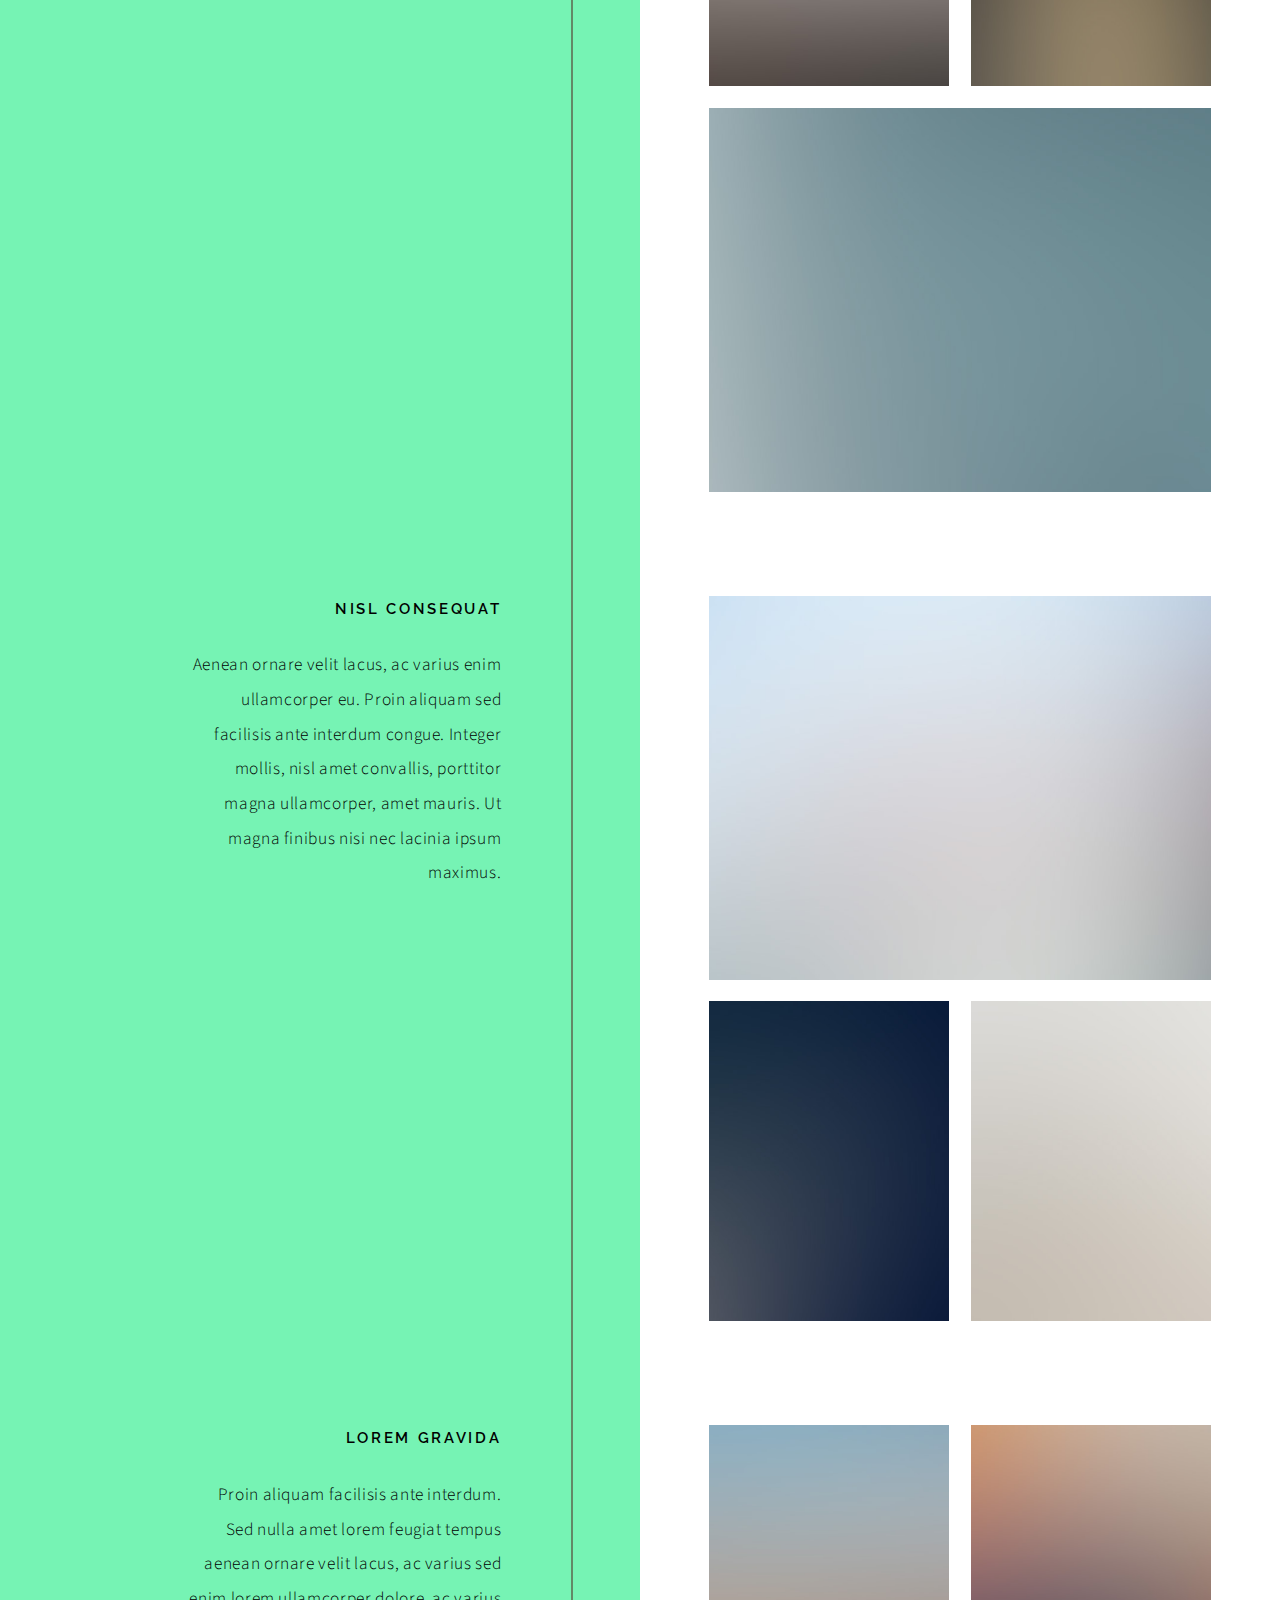
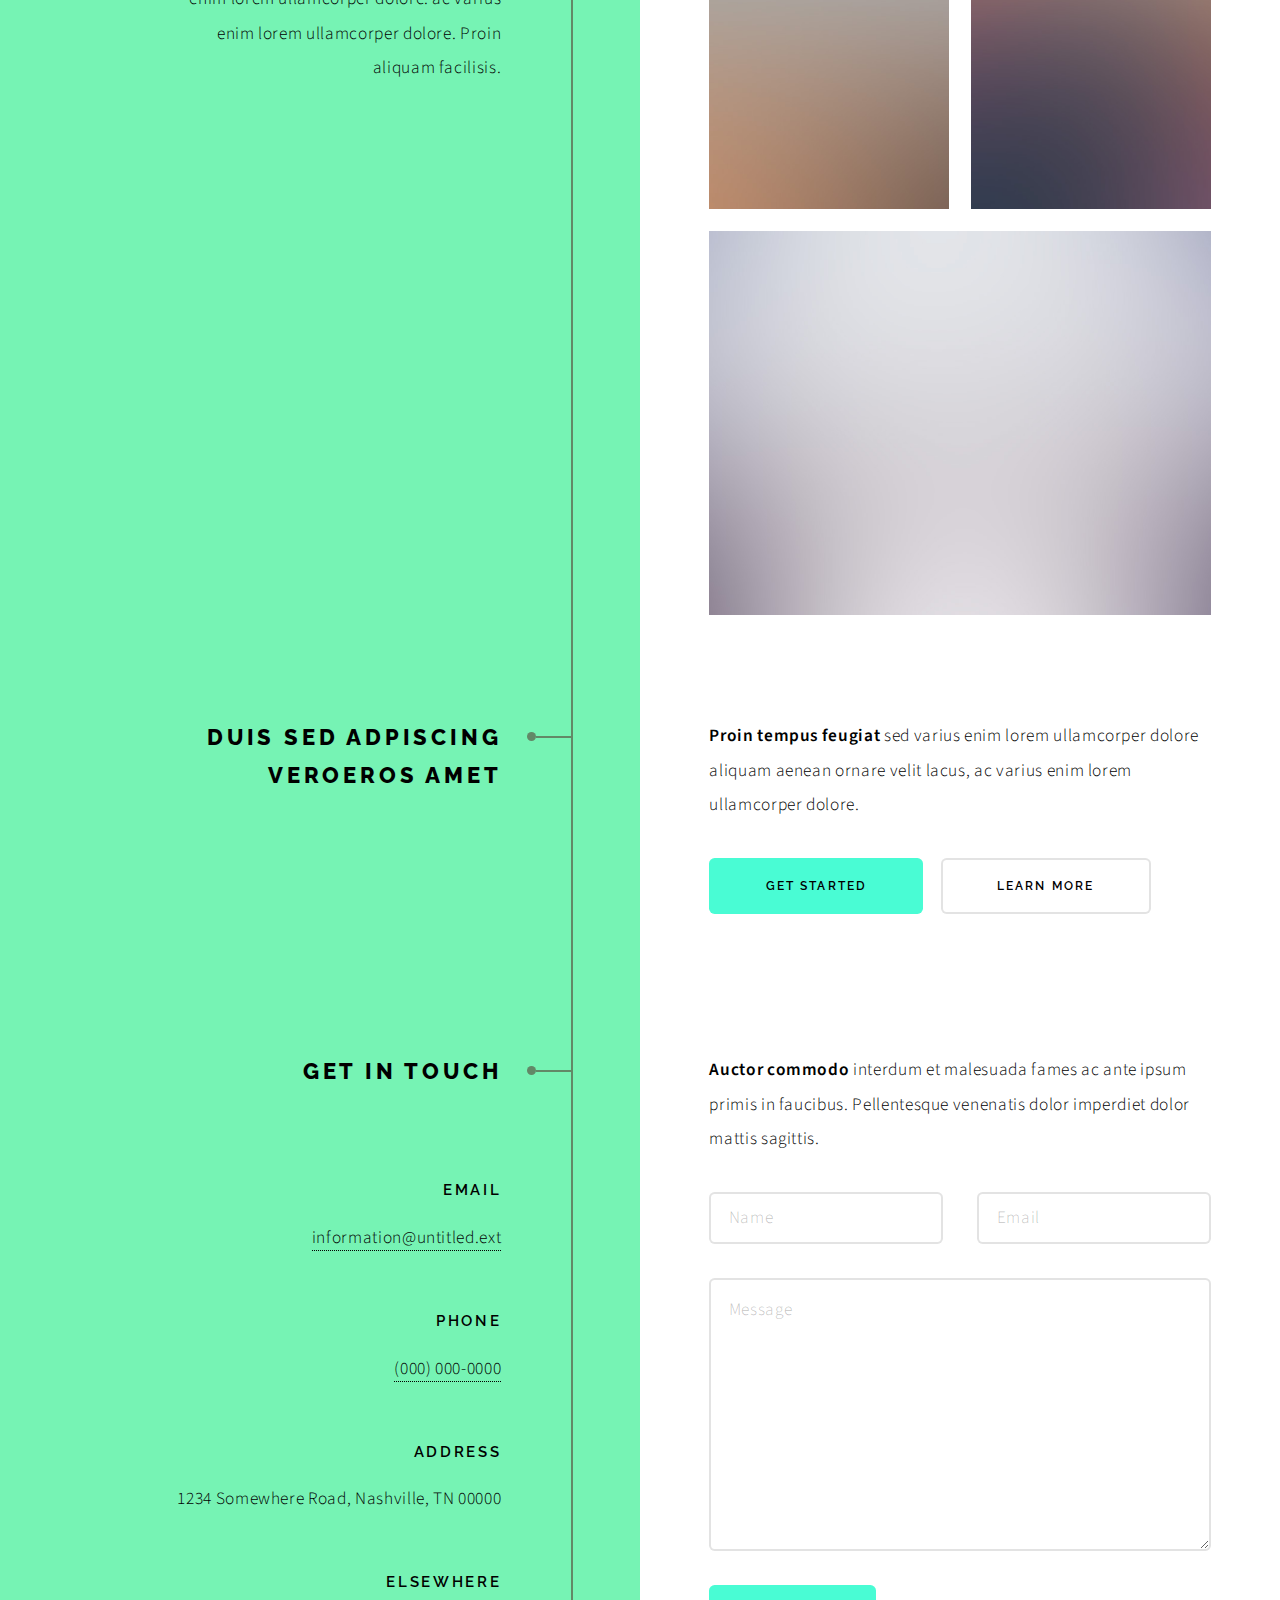
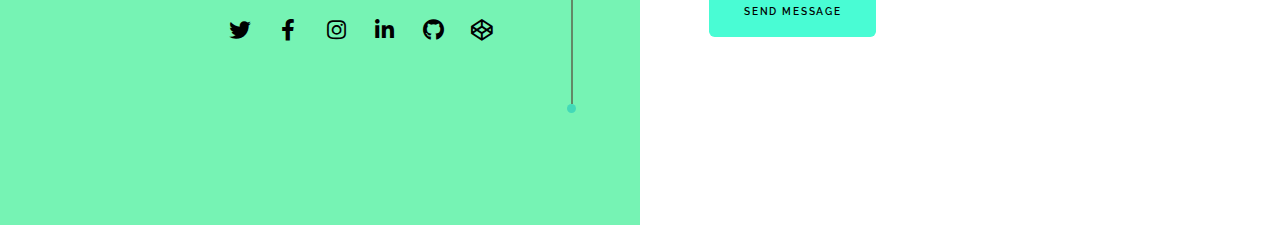
==== commit 112291f1: "stuff" ====
--- a/index.html
+++ b/index.html
@@ -5,135 +5,134 @@
 	Free for personal and commercial use under the CCA 3.0 license (html5up.net/license)
 -->
 <html>
-	<head>
-		<title>Paradigm Shift by HTML5 UP</title>
-		<meta charset="utf-8" />
-		<meta name="viewport" content="width=device-width, initial-scale=1, user-scalable=no" />
-		<meta name="description" content="" />
-		<meta name="keywords" content="" />
-		<link rel="stylesheet" href="assets/css/main.css" />
-	</head>
-	<body class="is-preload">
-
-		<!-- Wrapper -->
-			<div id="wrapper">
-
-				<!-- Intro -->
-					<section class="intro">
-						<header>
-
-							<img src="images/revif-rond.png" width="300px" />
-							<ul class="actions">
-								<li><a href="#first" class="arrow scrolly"><span class="label">Next</span></a></li>
-							</ul>
-						</header>
-						<div class="content">
-							<span class="image fill" data-position="center"><img src="images/pic01.jpg" alt="" /></span>
+<head>
+	<title>Paradigm Shift by HTML5 UP</title>
+	<meta charset="utf-8" />
+	<meta name="viewport" content="width=device-width, initial-scale=1, user-scalable=no" />
+	<meta name="description" content="" />
+	<meta name="keywords" content="" />
+	<link rel="stylesheet" href="assets/css/main.css" />
+</head>
+<body class="is-preload">
+
+	<!-- Wrapper -->
+	<div id="wrapper">
+
+		<!-- Intro -->
+		<section class="intro">
+			<header>
+				<img src="images/revif-rond.png" style="width: 60%" />
+				<ul class="actions">
+					<li><a href="#first" class="arrow scrolly"><span class="label">Next</span></a></li>
+				</ul>
+			</header>
+			<div class="content">
+				<span class="image fill" data-position="center"><img src="images/pic01.jpg" alt="" style="opacity: 0.8" /></span>
+			</div>
+		</section>
+
+		<!-- Section -->
+		<section id="first">
+			<header>
+				<h2>Magna sed nullam nisl adipiscing</h2>
+			</header>
+			<div class="content">
+				<p><strong>Lorem ipsum dolor</strong> sit amet consectetur adipiscing elit. Duis dapibus rutrum facilisis. Class aptent taciti sociosqu ad litora torquent per conubia nostra, per inceptos himenaeos. Etiam tristique libero eu nibh porttitor amet fermentum. Nullam venenatis erat id vehicula ultrices sed ultricies condimentum. Magna sed etiam consequat, et lorem adipiscing sed nulla. Volutpat nisl et tempus et dolor libero, feugiat magna tempus, sed et lorem adipiscing.</p>
+				<span class="image main"><img src="images/pic02.jpg" alt="" /></span>
+			</div>
+		</section>
+
+		<!-- Section -->
+		<section>
+			<header>
+				<h2>Feugiat consequat tempus ultrices</h2>
+			</header>
+			<div class="content">
+				<p><strong>Etiam tristique libero</strong> eu nibh porttitor amet fermentum. Nullam venenatis erat id vehicula ultrices sed ultricies condimentum.</p>
+				<ul class="feature-icons">
+					<li class="icon solid fa-laptop">Consequat tempus</li>
+					<li class="icon solid fa-bolt">Etiam adipiscing</li>
+					<li class="icon solid fa-signal">Libero nullam</li>
+					<li class="icon solid fa-cog">Blandit condimentum</li>
+					<li class="icon solid fa-map-marker-alt">Lorem ipsum dolor</li>
+					<li class="icon solid fa-code">Nibh amet venenatis</li>
+				</ul>
+				<p>Vehicula ultrices sed ultricies condimentum. Magna sed etiam consequat, et lorem adipiscing sed nulla. Volutpat nisl et tempus et dolor libero, feugiat magna tempus, sed et lorem adipiscing.</p>
+			</div>
+		</section>
+
+		<!-- Section -->
+		<section>
+			<header>
+				<h2>Ultrices erat magna sed condimentum</h2>
+			</header>
+			<div class="content">
+				<p><strong>Integer mollis egestas</strong> nam maximus erat id euismod egestas. Pellentesque sapien ac quam. Lorem ipsum dolor sit nullam.</p>
+
+				<!-- Section -->
+				<section>
+					<header>
+						<h3>Erat aliquam</h3>
+						<p>Vehicula ultrices dolor amet ultricies et condimentum. Magna sed etiam consequat, et lorem adipiscing sed dolor sit amet, consectetur amet do eiusmod tempor incididunt  ipsum suspendisse ultrices gravida.</p>
+					</header>
+					<div class="content">
+						<div class="gallery">
+							<a href="images/gallery/fulls/01.jpg" class="landscape"><img src="images/gallery/thumbs/01.jpg" alt="" /></a>
+							<a href="images/gallery/fulls/02.jpg"><img src="images/gallery/thumbs/02.jpg" alt="" /></a>
+							<a href="images/gallery/fulls/03.jpg"><img src="images/gallery/thumbs/03.jpg" alt="" /></a>
+							<a href="images/gallery/fulls/04.jpg" class="landscape"><img src="images/gallery/thumbs/04.jpg" alt="" /></a>
 						</div>
-					</section>
+					</div>
+				</section>
 
 				<!-- Section -->
-					<section id="first">
-						<header>
-							<h2>Magna sed nullam nisl adipiscing</h2>
-						</header>
-						<div class="content">
-							<p><strong>Lorem ipsum dolor</strong> sit amet consectetur adipiscing elit. Duis dapibus rutrum facilisis. Class aptent taciti sociosqu ad litora torquent per conubia nostra, per inceptos himenaeos. Etiam tristique libero eu nibh porttitor amet fermentum. Nullam venenatis erat id vehicula ultrices sed ultricies condimentum. Magna sed etiam consequat, et lorem adipiscing sed nulla. Volutpat nisl et tempus et dolor libero, feugiat magna tempus, sed et lorem adipiscing.</p>
-							<span class="image main"><img src="images/pic02.jpg" alt="" /></span>
+				<section>
+					<header>
+						<h3>Nisl consequat</h3>
+						<p>Aenean ornare velit lacus, ac varius enim ullamcorper eu. Proin aliquam sed facilisis ante interdum congue. Integer mollis, nisl amet convallis, porttitor magna ullamcorper, amet mauris. Ut magna finibus nisi nec lacinia ipsum maximus.</p>
+					</header>
+					<div class="content">
+						<div class="gallery">
+							<a href="images/gallery/fulls/05.jpg" class="landscape"><img src="images/gallery/thumbs/05.jpg" alt="" /></a>
+							<a href="images/gallery/fulls/06.jpg"><img src="images/gallery/thumbs/06.jpg" alt="" /></a>
+							<a href="images/gallery/fulls/07.jpg"><img src="images/gallery/thumbs/07.jpg" alt="" /></a>
 						</div>
-					</section>
+					</div>
+				</section>
 
 				<!-- Section -->
-					<section>
-						<header>
-							<h2>Feugiat consequat tempus ultrices</h2>
-						</header>
-						<div class="content">
-							<p><strong>Etiam tristique libero</strong> eu nibh porttitor amet fermentum. Nullam venenatis erat id vehicula ultrices sed ultricies condimentum.</p>
-							<ul class="feature-icons">
-								<li class="icon solid fa-laptop">Consequat tempus</li>
-								<li class="icon solid fa-bolt">Etiam adipiscing</li>
-								<li class="icon solid fa-signal">Libero nullam</li>
-								<li class="icon solid fa-cog">Blandit condimentum</li>
-								<li class="icon solid fa-map-marker-alt">Lorem ipsum dolor</li>
-								<li class="icon solid fa-code">Nibh amet venenatis</li>
-							</ul>
-							<p>Vehicula ultrices sed ultricies condimentum. Magna sed etiam consequat, et lorem adipiscing sed nulla. Volutpat nisl et tempus et dolor libero, feugiat magna tempus, sed et lorem adipiscing.</p>
+				<section>
+					<header>
+						<h3>Lorem gravida</h3>
+						<p>Proin aliquam facilisis ante interdum. Sed nulla amet lorem feugiat tempus aenean ornare velit lacus, ac varius sed enim lorem ullamcorper dolore.  ac varius enim lorem ullamcorper dolore. Proin aliquam facilisis.</p>
+					</header>
+					<div class="content">
+						<div class="gallery">
+							<a href="images/gallery/fulls/08.jpg" class="portrait"><img src="images/gallery/thumbs/08.jpg" alt="" /></a>
+							<a href="images/gallery/fulls/09.jpg" class="portrait"><img src="images/gallery/thumbs/09.jpg" alt="" /></a>
+							<a href="images/gallery/fulls/10.jpg" class="landscape"><img src="images/gallery/thumbs/10.jpg" alt="" /></a>
 						</div>
-					</section>
-
-				<!-- Section -->
-					<section>
-						<header>
-							<h2>Ultrices erat magna sed condimentum</h2>
-						</header>
-						<div class="content">
-							<p><strong>Integer mollis egestas</strong> nam maximus erat id euismod egestas. Pellentesque sapien ac quam. Lorem ipsum dolor sit nullam.</p>
-
-							<!-- Section -->
-								<section>
-									<header>
-										<h3>Erat aliquam</h3>
-										<p>Vehicula ultrices dolor amet ultricies et condimentum. Magna sed etiam consequat, et lorem adipiscing sed dolor sit amet, consectetur amet do eiusmod tempor incididunt  ipsum suspendisse ultrices gravida.</p>
-									</header>
-									<div class="content">
-										<div class="gallery">
-											<a href="images/gallery/fulls/01.jpg" class="landscape"><img src="images/gallery/thumbs/01.jpg" alt="" /></a>
-											<a href="images/gallery/fulls/02.jpg"><img src="images/gallery/thumbs/02.jpg" alt="" /></a>
-											<a href="images/gallery/fulls/03.jpg"><img src="images/gallery/thumbs/03.jpg" alt="" /></a>
-											<a href="images/gallery/fulls/04.jpg" class="landscape"><img src="images/gallery/thumbs/04.jpg" alt="" /></a>
-										</div>
-									</div>
-								</section>
-
-							<!-- Section -->
-								<section>
-									<header>
-										<h3>Nisl consequat</h3>
-										<p>Aenean ornare velit lacus, ac varius enim ullamcorper eu. Proin aliquam sed facilisis ante interdum congue. Integer mollis, nisl amet convallis, porttitor magna ullamcorper, amet mauris. Ut magna finibus nisi nec lacinia ipsum maximus.</p>
-									</header>
-									<div class="content">
-										<div class="gallery">
-											<a href="images/gallery/fulls/05.jpg" class="landscape"><img src="images/gallery/thumbs/05.jpg" alt="" /></a>
-											<a href="images/gallery/fulls/06.jpg"><img src="images/gallery/thumbs/06.jpg" alt="" /></a>
-											<a href="images/gallery/fulls/07.jpg"><img src="images/gallery/thumbs/07.jpg" alt="" /></a>
-										</div>
-									</div>
-								</section>
-
-							<!-- Section -->
-								<section>
-									<header>
-										<h3>Lorem gravida</h3>
-										<p>Proin aliquam facilisis ante interdum. Sed nulla amet lorem feugiat tempus aenean ornare velit lacus, ac varius sed enim lorem ullamcorper dolore.  ac varius enim lorem ullamcorper dolore. Proin aliquam facilisis.</p>
-									</header>
-									<div class="content">
-										<div class="gallery">
-											<a href="images/gallery/fulls/08.jpg" class="portrait"><img src="images/gallery/thumbs/08.jpg" alt="" /></a>
-											<a href="images/gallery/fulls/09.jpg" class="portrait"><img src="images/gallery/thumbs/09.jpg" alt="" /></a>
-											<a href="images/gallery/fulls/10.jpg" class="landscape"><img src="images/gallery/thumbs/10.jpg" alt="" /></a>
-										</div>
-									</div>
-								</section>
-
-						</div>
-					</section>
-
-				<!-- Section -->
-					<section>
-						<header>
-							<h2>Duis sed adpiscing veroeros amet</h2>
-						</header>
-						<div class="content">
-							<p><strong>Proin tempus feugiat</strong> sed varius enim lorem ullamcorper dolore aliquam aenean ornare velit lacus, ac varius enim lorem ullamcorper dolore.</p>
-							<ul class="actions">
-								<li><a href="#" class="button primary large">Get Started</a></li>
-								<li><a href="#" class="button large">Learn More</a></li>
-							</ul>
-						</div>
-					</section>
-
-				<!-- Elements -->
+					</div>
+				</section>
+
+			</div>
+		</section>
+
+		<!-- Section -->
+		<section>
+			<header>
+				<h2>Duis sed adpiscing veroeros amet</h2>
+			</header>
+			<div class="content">
+				<p><strong>Proin tempus feugiat</strong> sed varius enim lorem ullamcorper dolore aliquam aenean ornare velit lacus, ac varius enim lorem ullamcorper dolore.</p>
+				<ul class="actions">
+					<li><a href="#" class="button primary large">Get Started</a></li>
+					<li><a href="#" class="button large">Learn More</a></li>
+				</ul>
+			</div>
+		</section>
+
+		<!-- Elements -->
 				<!--
 					<section>
 						<header>
@@ -402,64 +401,65 @@
 				-->
 
 				<!-- Section -->
-					<section>
-						<header>
-							<h2>Get in touch</h2>
-						</header>
-						<div class="content">
-							<p><strong>Auctor commodo</strong> interdum et malesuada fames ac ante ipsum primis in faucibus. Pellentesque venenatis dolor imperdiet dolor mattis sagittis.</p>
-							<form>
-								<div class="fields">
-									<div class="field half">
-										<input type="text" name="name" id="name" placeholder="Name" />
-									</div>
-									<div class="field half">
-										<input type="email" name="email" id="email" placeholder="Email" />
-									</div>
-									<div class="field">
-										<textarea name="message" id="message" placeholder="Message" rows="7"></textarea>
-									</div>
-								</div>
-								<ul class="actions">
-									<li><input type="submit" value="Send Message" class="button primary" /></li>
+				<section>
+					<header>
+						<h2>Get in touch</h2>
+					</header>
+					<div class="content">
+						<p><strong>Auctor commodo</strong> interdum et malesuada fames ac ante ipsum primis in faucibus. Pellentesque venenatis dolor imperdiet dolor mattis sagittis.</p>
+						<form>
+							<div class="fields">
+								<div class="field half">
+									<input type="text" name="name" id="name" placeholder="Name" />
+								</div>
+								<div class="field half">
+									<input type="email" name="email" id="email" placeholder="Email" />
+								</div>
+								<div class="field">
+									<textarea name="message" id="message" placeholder="Message" rows="7"></textarea>
+								</div>
+							</div>
+							<ul class="actions">
+								<li><input type="submit" value="Send Message" class="button primary" /></li>
+							</ul>
+						</form>
+					</div>
+					<footer>
+						<ul class="items">
+							<li>
+								<h3>Email</h3>
+								<a href="#">information@untitled.ext</a>
+							</li>
+							<li>
+								<h3>Phone</h3>
+								<a href="#">(000) 000-0000</a>
+							</li>
+							<li>
+								<h3>Address</h3>
+								<span>1234 Somewhere Road, Nashville, TN 00000</span>
+							</li>
+							<li>
+								<h3>Elsewhere</h3>
+								<ul class="icons">
+									<li><a href="#" class="icon brands fa-twitter"><span class="label">Twitter</span></a></li>
+									<li><a href="#" class="icon brands fa-facebook-f"><span class="label">Facebook</span></a></li>
+									<li><a href="#" class="icon brands fa-instagram"><span class="label">Instagram</span></a></li>
+									<li><a href="#" class="icon brands fa-linkedin-in"><span class="label">LinkedIn</span></a></li>
+									<li><a href="#" class="icon brands fa-github"><span class="label">GitHub</span></a></li>
+									<li><a href="#" class="icon brands fa-codepen"><span class="label">Codepen</span></a></li>
 								</ul>
-							</form>
-						</div>
-						<footer>
-							<ul class="items">
-								<li>
-									<h3>Email</h3>
-									<a href="#">information@untitled.ext</a>
-								</li>
-								<li>
-									<h3>Phone</h3>
-									<a href="#">(000) 000-0000</a>
-								</li>
-								<li>
-									<h3>Address</h3>
-									<span>1234 Somewhere Road, Nashville, TN 00000</span>
-								</li>
-								<li>
-									<h3>Elsewhere</h3>
-									<ul class="icons">
-										<li><a href="#" class="icon brands fa-twitter"><span class="label">Twitter</span></a></li>
-										<li><a href="#" class="icon brands fa-facebook-f"><span class="label">Facebook</span></a></li>
-										<li><a href="#" class="icon brands fa-instagram"><span class="label">Instagram</span></a></li>
-										<li><a href="#" class="icon brands fa-linkedin-in"><span class="label">LinkedIn</span></a></li>
-										<li><a href="#" class="icon brands fa-github"><span class="label">GitHub</span></a></li>
-										<li><a href="#" class="icon brands fa-codepen"><span class="label">Codepen</span></a></li>
-									</ul>
-								</li>
-							</ul>
-						</footer>
-					</section>
-
-				<!-- Copyright -->
+							</li>
+						</ul>
+					</footer>
+				</section>
+
+				<!-- 
 					<div class="copyright">&copy; Untitled. All rights reserved. Design: <a href="https://html5up.net">HTML5 UP</a>.</div>
-
-			</div>
-
-		<!-- Scripts -->
+				-->
+
+			</div>
+
+			<!-- Scripts -->
 			<script src="assets/js/jquery.min.js"></script>
 			<script src="assets/js/jquery.scrolly.min.js"></script>
 			<script src="assets/js/browser.min.js"></script>
@@ -467,5 +467,5 @@
 			<script src="assets/js/util.js"></script>
 			<script src="assets/js/main.js"></script>
 
-	</body>
-</html>
+		</body>
+		</html>
--- a/assets/css/main.css
+++ b/assets/css/main.css
@@ -2850,7 +2850,7 @@
 		}
 
 		a.arrow:before {
-			background-image: url("data:image/svg+xml;charset=utf8,%3Csvg xmlns='http://www.w3.org/2000/svg' x='0px' y='0px' viewBox='0 0 512 512'%3E%3Cpath d='M442.53,346.28L293.65,495.16c-0.33,0.33-0.7,0.62-1.05,0.94c-9.16,9.77-22.15,15.9-36.6,15.9 c-14.44,0-27.43-6.13-36.59-15.88c-0.35-0.33-0.72-0.62-1.06-0.96L69.47,346.28c-19.62-19.62-19.62-51.44,0-71.05 c19.62-19.62,51.43-19.62,71.06,0l65.23,65.23V50.24C205.76,22.5,228.25,0,256,0s50.24,22.5,50.24,50.24v290.21l65.23-65.23 c19.62-19.62,51.43-19.62,71.05,0C462.15,294.84,462.15,326.66,442.53,346.28z' fill='%23000000' /%3E%3C/svg%3E");
+			background-image: url("data:image/svg+xml;charset=utf8,%3Csvg xmlns='http://www.w3.org/2000/svg' x='0px' y='0px' viewBox='0 0 512 512'%3E%3Cpath style='fill: rgba(100, 133, 104, 1)' d='M442.53,346.28L293.65,495.16c-0.33,0.33-0.7,0.62-1.05,0.94c-9.16,9.77-22.15,15.9-36.6,15.9 c-14.44,0-27.43-6.13-36.59-15.88c-0.35-0.33-0.72-0.62-1.06-0.96L69.47,346.28c-19.62-19.62-19.62-51.44,0-71.05 c19.62-19.62,51.43-19.62,71.06,0l65.23,65.23V50.24C205.76,22.5,228.25,0,256,0s50.24,22.5,50.24,50.24v290.21l65.23-65.23 c19.62-19.62,51.43-19.62,71.05,0C462.15,294.84,462.15,326.66,442.53,346.28z' fill='%23000000' /%3E%3C/svg%3E");
 			background-position: center;
 			background-repeat: no-repeat;
 			background-size: contain;
@@ -3223,8 +3223,8 @@
 
 		#wrapper:before {
 			background-attachment: fixed;
-			background-color: #49fc61;
-			background-image: url("data:image/svg+xml;charset=utf8,%3Csvg xmlns='http://www.w3.org/2000/svg' viewBox='0 0 920 1750' x='0px' y='0px'%3E %3Cpath style='fill: rgba(67, 217, 184, 0.25)' d='M889.72,1137.55l-2.91-0.75l-364.39,282.94l-0.7-0.9l-0.51,0.11l-94.77-451.5l-32.51-15.75l-16.73-8.11l0,0.68 l-1.46,0l0-1.39l-1.89-0.92l-112.41-54.47l-0.29,1.03l-1.41-0.37l0.37-1.31l-34.14-16.54l-98.56-47.76l-0.59,0.81l-1.16-0.88 l0.42-0.57L11.43,766.33l-0.25,0.2l-0.9-1.15l102.87-79.98l0.08-0.1l0.02,0.02l116.68-90.72l-0.18-0.34l1.3-0.66l0.05,0.09 l100.5-78.14l-0.07-0.32l0.65-0.14l42.3-32.89l-0.15-54.54l-0.59,0.29l-0.64-1.31l1.23-0.6l-0.01-4.54l-0.33-122.47l-0.99,0.18 l-0.28-1.43l1.27-0.23l-0.4-147.49l-0.87-0.16l0.28-1.43l0.58,0.1l-0.35-127.48l-0.13-0.06l0.64-1.31L489.97,76.8l0.73,0.19 l-0.04,0.14l132.63,65.11l0.33-0.45l1.16,0.88l-0.16,0.22l114.21,56.07l0.45-0.35l0.72,0.93l47.89,23.51l2.76-1.36l0.56,4.61 l-3.32-1.63L571.52,330.88L375.95,482.93l0.66,239.95l51.12,243.57l222.53,107.83l236.23,60.93l2.27-1.77 M375.8,425.34l17.25-8.47 l36.13-127.75l-53.73,9.66L375.8,425.34z M551,241.05l38.19-52.2l-123.83-22.27l-34.13,120.68l98.99-17.81L551,241.05z M532.3,269.09l151.34-27.22l37.63-29.25l-130.48-23.47L532.3,269.09z M303.38,733.9l-2.36-4.48l-44.18-83.78L182.5,747.25 l40.78,36.46l52.69,47.11L303.38,733.9z M277.18,831.91l56.95,50.93L375.69,920l-0.13-49.23l-71.19-135L277.18,831.91z M303.96,731.86l41.93-148.25l-9.74-46.39L257.8,644.33L303.96,731.86z M304.94,733.73l9.55,18.12l61.05,115.78l-0.39-144.6 l-16.9-80.53l-11.71-55.81L304.94,733.73z M375.21,211.79l0.23,85.51l54.17-9.74l34.29-121.23l-88.87-15.98L375.21,211.79z M430.78,288.83l-17.88,63.21L394.81,416l44.01-21.6l90.15-123.23L430.78,288.83z M287.76,898.62l87.99,42.64l-0.05-19.29 l-91.37-81.71l-7.59-6.78l-14.88,52.59L287.76,898.62z M174.26,843.62l86.26,41.8l15-53.03l-93.89-83.95l-53.34,72.91L174.26,843.62 z M113.18,687.22L12.71,765.33l55.69,26.99l58.56,28.38l53.58-73.24l-34.83-31.14L113.18,687.22z M230.62,595.92l-116.27,90.4 l63.02,56.36l4.03,3.61l74.67-102.08l-7.47-14.17L230.62,595.92z M331.94,517.15l-100.15,77.86l25.25,47.88l78.71-107.59l-1.71-8.14 L331.94,517.15z M333.22,516.15l2.02,9.64l1.66,7.92l34.65-47.37L333.22,516.15z M337.31,535.63l9.43,44.95l26.67-94.3 L337.31,535.63z M347.39,583.66l27.74,132.16l-0.62-228.04L347.39,583.66z M374.7,21.83l0.35,127.02l89.27,16.06l24.61-87 L374.7,21.83z M490.25,78.56l-22.26,78.7l-2.24,7.91l124.39,22.37l10.23-13.99l22.04-30.12L490.25,78.56z M623.74,144.09 l-12.29,16.8l-19.71,26.95l131.07,23.58l14.73-11.45L623.74,144.09z M739,200.67l-13.3,10.34l-0.96,0.74l58.14,10.46L739,200.67z M723.19,212.96l-25.33,19.69l-11.14,8.66l97.03-17.45L723.19,212.96z M782.89,225.5l-98.64,17.74l-107.06,83.23L782.89,225.5z M631.68,282.26l49.48-38.47l-150.1,27l-89.41,122.22l129.1-63.37L631.68,282.26z M565.06,334.05l-125.28,61.5l-45.94,62.8 l-14.96,20.44L565.06,334.05z M425.31,412.87l11.65-15.93l-42.69,20.96l-13.66,48.3l-3.58,12.67L425.31,412.87z M392.51,418.76 l-16.71,8.2l0.01,4.72l0.12,45.68L392.51,418.76z M377.21,941.96l21.37,10.36l24.14,11.7l-45.56-40.74L377.21,941.96z M377.15,921.31l34.83,31.15l12.57,11.24l-47.53-90.14L377.15,921.31z M376.63,730.07l0.38,140.33l48.29,91.59L376.63,730.07z M806.29,1197.48l75.8-58.86l-28.56,11.47l-25.6,10.28l14.96,7.25l-0.64,1.31l-16.16-7.83l-124.76,50.1l40.56,36.27L806.29,1197.48z M522.43,1146.18l58.88,111.66l52.71-21.17l64.61-25.95l-75.11-67.17L522.43,1146.18z M621.92,1142.14l-115.78-103.53l-46.8-12.07 l62.33,118.2l7.06-0.18L621.92,1142.14z M700.14,1210.12l124.19-49.87l-42.89-20.78l-155.8,4.04L700.14,1210.12z M679.7,1295.77 l61.03-47.39l-40.9-36.57l-117.85,47.32l42.09,79.82L679.7,1295.77z M522.48,1417.85l1.83-1.42l98.6-76.56l-42.28-80.19 l-84.25,33.83L522.48,1417.85z M496.08,1292.06l83.87-33.68l-59.14-112.16l-55.04,1.43L496.08,1292.06z M465.46,1146.2l54.58-1.42 l-62.61-118.74l-18.03-4.65l0.36-1.41l16.74,4.32l-27.63-52.4L465.46,1146.2z M458.42,1024.79l45.35,11.7l-74.14-66.29 L458.42,1024.79z M431.46,969.87l75.38,67.41l136.26,35.15L431.46,969.87z M649.76,1075.65l-140.54-36.25l114.83,102.68l154.53-4.01 L649.76,1075.65z M656.92,1077.5l124.84,60.5l51.97-1.35l47.7-1.24L656.92,1077.5z M784.62,1139.38l41.54,20.13l56.45-22.67 L784.62,1139.38z'/%3E %3C/svg%3E");
+			background-color: #76F3B4;
+			background-image: url("data:image/svg+xml;charset=utf8,%3Csvg xmlns='http://www.w3.org/2000/svg' viewBox='0 0 920 1750' x='0px' y='0px'%3E %3Cpath style='fill: rgba(253, 224, 142, 0.8)' d='M889.72,1137.55l-2.91-0.75l-364.39,282.94l-0.7-0.9l-0.51,0.11l-94.77-451.5l-32.51-15.75l-16.73-8.11l0,0.68 l-1.46,0l0-1.39l-1.89-0.92l-112.41-54.47l-0.29,1.03l-1.41-0.37l0.37-1.31l-34.14-16.54l-98.56-47.76l-0.59,0.81l-1.16-0.88 l0.42-0.57L11.43,766.33l-0.25,0.2l-0.9-1.15l102.87-79.98l0.08-0.1l0.02,0.02l116.68-90.72l-0.18-0.34l1.3-0.66l0.05,0.09 l100.5-78.14l-0.07-0.32l0.65-0.14l42.3-32.89l-0.15-54.54l-0.59,0.29l-0.64-1.31l1.23-0.6l-0.01-4.54l-0.33-122.47l-0.99,0.18 l-0.28-1.43l1.27-0.23l-0.4-147.49l-0.87-0.16l0.28-1.43l0.58,0.1l-0.35-127.48l-0.13-0.06l0.64-1.31L489.97,76.8l0.73,0.19 l-0.04,0.14l132.63,65.11l0.33-0.45l1.16,0.88l-0.16,0.22l114.21,56.07l0.45-0.35l0.72,0.93l47.89,23.51l2.76-1.36l0.56,4.61 l-3.32-1.63L571.52,330.88L375.95,482.93l0.66,239.95l51.12,243.57l222.53,107.83l236.23,60.93l2.27-1.77 M375.8,425.34l17.25-8.47 l36.13-127.75l-53.73,9.66L375.8,425.34z M551,241.05l38.19-52.2l-123.83-22.27l-34.13,120.68l98.99-17.81L551,241.05z M532.3,269.09l151.34-27.22l37.63-29.25l-130.48-23.47L532.3,269.09z M303.38,733.9l-2.36-4.48l-44.18-83.78L182.5,747.25 l40.78,36.46l52.69,47.11L303.38,733.9z M277.18,831.91l56.95,50.93L375.69,920l-0.13-49.23l-71.19-135L277.18,831.91z M303.96,731.86l41.93-148.25l-9.74-46.39L257.8,644.33L303.96,731.86z M304.94,733.73l9.55,18.12l61.05,115.78l-0.39-144.6 l-16.9-80.53l-11.71-55.81L304.94,733.73z M375.21,211.79l0.23,85.51l54.17-9.74l34.29-121.23l-88.87-15.98L375.21,211.79z M430.78,288.83l-17.88,63.21L394.81,416l44.01-21.6l90.15-123.23L430.78,288.83z M287.76,898.62l87.99,42.64l-0.05-19.29 l-91.37-81.71l-7.59-6.78l-14.88,52.59L287.76,898.62z M174.26,843.62l86.26,41.8l15-53.03l-93.89-83.95l-53.34,72.91L174.26,843.62 z M113.18,687.22L12.71,765.33l55.69,26.99l58.56,28.38l53.58-73.24l-34.83-31.14L113.18,687.22z M230.62,595.92l-116.27,90.4 l63.02,56.36l4.03,3.61l74.67-102.08l-7.47-14.17L230.62,595.92z M331.94,517.15l-100.15,77.86l25.25,47.88l78.71-107.59l-1.71-8.14 L331.94,517.15z M333.22,516.15l2.02,9.64l1.66,7.92l34.65-47.37L333.22,516.15z M337.31,535.63l9.43,44.95l26.67-94.3 L337.31,535.63z M347.39,583.66l27.74,132.16l-0.62-228.04L347.39,583.66z M374.7,21.83l0.35,127.02l89.27,16.06l24.61-87 L374.7,21.83z M490.25,78.56l-22.26,78.7l-2.24,7.91l124.39,22.37l10.23-13.99l22.04-30.12L490.25,78.56z M623.74,144.09 l-12.29,16.8l-19.71,26.95l131.07,23.58l14.73-11.45L623.74,144.09z M739,200.67l-13.3,10.34l-0.96,0.74l58.14,10.46L739,200.67z M723.19,212.96l-25.33,19.69l-11.14,8.66l97.03-17.45L723.19,212.96z M782.89,225.5l-98.64,17.74l-107.06,83.23L782.89,225.5z M631.68,282.26l49.48-38.47l-150.1,27l-89.41,122.22l129.1-63.37L631.68,282.26z M565.06,334.05l-125.28,61.5l-45.94,62.8 l-14.96,20.44L565.06,334.05z M425.31,412.87l11.65-15.93l-42.69,20.96l-13.66,48.3l-3.58,12.67L425.31,412.87z M392.51,418.76 l-16.71,8.2l0.01,4.72l0.12,45.68L392.51,418.76z M377.21,941.96l21.37,10.36l24.14,11.7l-45.56-40.74L377.21,941.96z M377.15,921.31l34.83,31.15l12.57,11.24l-47.53-90.14L377.15,921.31z M376.63,730.07l0.38,140.33l48.29,91.59L376.63,730.07z M806.29,1197.48l75.8-58.86l-28.56,11.47l-25.6,10.28l14.96,7.25l-0.64,1.31l-16.16-7.83l-124.76,50.1l40.56,36.27L806.29,1197.48z M522.43,1146.18l58.88,111.66l52.71-21.17l64.61-25.95l-75.11-67.17L522.43,1146.18z M621.92,1142.14l-115.78-103.53l-46.8-12.07 l62.33,118.2l7.06-0.18L621.92,1142.14z M700.14,1210.12l124.19-49.87l-42.89-20.78l-155.8,4.04L700.14,1210.12z M679.7,1295.77 l61.03-47.39l-40.9-36.57l-117.85,47.32l42.09,79.82L679.7,1295.77z M522.48,1417.85l1.83-1.42l98.6-76.56l-42.28-80.19 l-84.25,33.83L522.48,1417.85z M496.08,1292.06l83.87-33.68l-59.14-112.16l-55.04,1.43L496.08,1292.06z M465.46,1146.2l54.58-1.42 l-62.61-118.74l-18.03-4.65l0.36-1.41l16.74,4.32l-27.63-52.4L465.46,1146.2z M458.42,1024.79l45.35,11.7l-74.14-66.29 L458.42,1024.79z M431.46,969.87l75.38,67.41l136.26,35.15L431.46,969.87z M649.76,1075.65l-140.54-36.25l114.83,102.68l154.53-4.01 L649.76,1075.65z M656.92,1077.5l124.84,60.5l51.97-1.35l47.7-1.24L656.92,1077.5z M784.62,1139.38l41.54,20.13l56.45-22.67 L784.62,1139.38z'/%3E %3C/svg%3E");
 			background-position: -50% 10%;
 			background-repeat: repeat-y;
 			background-size: 75% auto;
@@ -3291,7 +3291,7 @@
 		}
 
 			#wrapper > section > header:before {
-				background: #43d9b8;
+				background: #628867;
 				content: '';
 				display: block;
 				margin-top: 1rem;
@@ -3304,7 +3304,7 @@
 			}
 
 				#wrapper > section > header h1:before, #wrapper > section > header h2:before {
-					background: #43d9b8;
+					background: #628867;
 					content: '';
 					display: block;
 					height: 2px;
@@ -3313,7 +3313,7 @@
 				}
 
 				#wrapper > section > header h1:after, #wrapper > section > header h2:after {
-					background: #43d9b8;
+					background: #628867;
 					border-radius: 0.5rem;
 					content: '';
 					display: block;
@@ -3587,8 +3587,8 @@
 
 					#wrapper > section > header {
 						background-attachment: fixed;
-						background-color: #2e7959;
-						background-image: url("data:image/svg+xml;charset=utf8,%3Csvg xmlns='http://www.w3.org/2000/svg' viewBox='0 0 920 1750' x='0px' y='0px'%3E %3Cpath style='fill: rgba(184, 216, 56, 0.5)' d='M889.72,1137.55l-2.91-0.75l-364.39,282.94l-0.7-0.9l-0.51,0.11l-94.77-451.5l-32.51-15.75l-16.73-8.11l0,0.68 l-1.46,0l0-1.39l-1.89-0.92l-112.41-54.47l-0.29,1.03l-1.41-0.37l0.37-1.31l-34.14-16.54l-98.56-47.76l-0.59,0.81l-1.16-0.88 l0.42-0.57L11.43,766.33l-0.25,0.2l-0.9-1.15l102.87-79.98l0.08-0.1l0.02,0.02l116.68-90.72l-0.18-0.34l1.3-0.66l0.05,0.09 l100.5-78.14l-0.07-0.32l0.65-0.14l42.3-32.89l-0.15-54.54l-0.59,0.29l-0.64-1.31l1.23-0.6l-0.01-4.54l-0.33-122.47l-0.99,0.18 l-0.28-1.43l1.27-0.23l-0.4-147.49l-0.87-0.16l0.28-1.43l0.58,0.1l-0.35-127.48l-0.13-0.06l0.64-1.31L489.97,76.8l0.73,0.19 l-0.04,0.14l132.63,65.11l0.33-0.45l1.16,0.88l-0.16,0.22l114.21,56.07l0.45-0.35l0.72,0.93l47.89,23.51l2.76-1.36l0.56,4.61 l-3.32-1.63L571.52,330.88L375.95,482.93l0.66,239.95l51.12,243.57l222.53,107.83l236.23,60.93l2.27-1.77 M375.8,425.34l17.25-8.47 l36.13-127.75l-53.73,9.66L375.8,425.34z M551,241.05l38.19-52.2l-123.83-22.27l-34.13,120.68l98.99-17.81L551,241.05z M532.3,269.09l151.34-27.22l37.63-29.25l-130.48-23.47L532.3,269.09z M303.38,733.9l-2.36-4.48l-44.18-83.78L182.5,747.25 l40.78,36.46l52.69,47.11L303.38,733.9z M277.18,831.91l56.95,50.93L375.69,920l-0.13-49.23l-71.19-135L277.18,831.91z M303.96,731.86l41.93-148.25l-9.74-46.39L257.8,644.33L303.96,731.86z M304.94,733.73l9.55,18.12l61.05,115.78l-0.39-144.6 l-16.9-80.53l-11.71-55.81L304.94,733.73z M375.21,211.79l0.23,85.51l54.17-9.74l34.29-121.23l-88.87-15.98L375.21,211.79z M430.78,288.83l-17.88,63.21L394.81,416l44.01-21.6l90.15-123.23L430.78,288.83z M287.76,898.62l87.99,42.64l-0.05-19.29 l-91.37-81.71l-7.59-6.78l-14.88,52.59L287.76,898.62z M174.26,843.62l86.26,41.8l15-53.03l-93.89-83.95l-53.34,72.91L174.26,843.62 z M113.18,687.22L12.71,765.33l55.69,26.99l58.56,28.38l53.58-73.24l-34.83-31.14L113.18,687.22z M230.62,595.92l-116.27,90.4 l63.02,56.36l4.03,3.61l74.67-102.08l-7.47-14.17L230.62,595.92z M331.94,517.15l-100.15,77.86l25.25,47.88l78.71-107.59l-1.71-8.14 L331.94,517.15z M333.22,516.15l2.02,9.64l1.66,7.92l34.65-47.37L333.22,516.15z M337.31,535.63l9.43,44.95l26.67-94.3 L337.31,535.63z M347.39,583.66l27.74,132.16l-0.62-228.04L347.39,583.66z M374.7,21.83l0.35,127.02l89.27,16.06l24.61-87 L374.7,21.83z M490.25,78.56l-22.26,78.7l-2.24,7.91l124.39,22.37l10.23-13.99l22.04-30.12L490.25,78.56z M623.74,144.09 l-12.29,16.8l-19.71,26.95l131.07,23.58l14.73-11.45L623.74,144.09z M739,200.67l-13.3,10.34l-0.96,0.74l58.14,10.46L739,200.67z M723.19,212.96l-25.33,19.69l-11.14,8.66l97.03-17.45L723.19,212.96z M782.89,225.5l-98.64,17.74l-107.06,83.23L782.89,225.5z M631.68,282.26l49.48-38.47l-150.1,27l-89.41,122.22l129.1-63.37L631.68,282.26z M565.06,334.05l-125.28,61.5l-45.94,62.8 l-14.96,20.44L565.06,334.05z M425.31,412.87l11.65-15.93l-42.69,20.96l-13.66,48.3l-3.58,12.67L425.31,412.87z M392.51,418.76 l-16.71,8.2l0.01,4.72l0.12,45.68L392.51,418.76z M377.21,941.96l21.37,10.36l24.14,11.7l-45.56-40.74L377.21,941.96z M377.15,921.31l34.83,31.15l12.57,11.24l-47.53-90.14L377.15,921.31z M376.63,730.07l0.38,140.33l48.29,91.59L376.63,730.07z M806.29,1197.48l75.8-58.86l-28.56,11.47l-25.6,10.28l14.96,7.25l-0.64,1.31l-16.16-7.83l-124.76,50.1l40.56,36.27L806.29,1197.48z M522.43,1146.18l58.88,111.66l52.71-21.17l64.61-25.95l-75.11-67.17L522.43,1146.18z M621.92,1142.14l-115.78-103.53l-46.8-12.07 l62.33,118.2l7.06-0.18L621.92,1142.14z M700.14,1210.12l124.19-49.87l-42.89-20.78l-155.8,4.04L700.14,1210.12z M679.7,1295.77 l61.03-47.39l-40.9-36.57l-117.85,47.32l42.09,79.82L679.7,1295.77z M522.48,1417.85l1.83-1.42l98.6-76.56l-42.28-80.19 l-84.25,33.83L522.48,1417.85z M496.08,1292.06l83.87-33.68l-59.14-112.16l-55.04,1.43L496.08,1292.06z M465.46,1146.2l54.58-1.42 l-62.61-118.74l-18.03-4.65l0.36-1.41l16.74,4.32l-27.63-52.4L465.46,1146.2z M458.42,1024.79l45.35,11.7l-74.14-66.29 L458.42,1024.79z M431.46,969.87l75.38,67.41l136.26,35.15L431.46,969.87z M649.76,1075.65l-140.54-36.25l114.83,102.68l154.53-4.01 L649.76,1075.65z M656.92,1077.5l124.84,60.5l51.97-1.35l47.7-1.24L656.92,1077.5z M784.62,1139.38l41.54,20.13l56.45-22.67 L784.62,1139.38z'/%3E %3C/svg%3E");
+						background-color: #81F8B3;
+						background-image: url("data:image/svg+xml;charset=utf8,%3Csvg xmlns='http://www.w3.org/2000/svg' viewBox='0 0 920 1750' x='0px' y='0px'%3E %3Cpath style='fill: rgba(84, 178, 79, 0.6)' d='M889.72,1137.55l-2.91-0.75l-364.39,282.94l-0.7-0.9l-0.51,0.11l-94.77-451.5l-32.51-15.75l-16.73-8.11l0,0.68 l-1.46,0l0-1.39l-1.89-0.92l-112.41-54.47l-0.29,1.03l-1.41-0.37l0.37-1.31l-34.14-16.54l-98.56-47.76l-0.59,0.81l-1.16-0.88 l0.42-0.57L11.43,766.33l-0.25,0.2l-0.9-1.15l102.87-79.98l0.08-0.1l0.02,0.02l116.68-90.72l-0.18-0.34l1.3-0.66l0.05,0.09 l100.5-78.14l-0.07-0.32l0.65-0.14l42.3-32.89l-0.15-54.54l-0.59,0.29l-0.64-1.31l1.23-0.6l-0.01-4.54l-0.33-122.47l-0.99,0.18 l-0.28-1.43l1.27-0.23l-0.4-147.49l-0.87-0.16l0.28-1.43l0.58,0.1l-0.35-127.48l-0.13-0.06l0.64-1.31L489.97,76.8l0.73,0.19 l-0.04,0.14l132.63,65.11l0.33-0.45l1.16,0.88l-0.16,0.22l114.21,56.07l0.45-0.35l0.72,0.93l47.89,23.51l2.76-1.36l0.56,4.61 l-3.32-1.63L571.52,330.88L375.95,482.93l0.66,239.95l51.12,243.57l222.53,107.83l236.23,60.93l2.27-1.77 M375.8,425.34l17.25-8.47 l36.13-127.75l-53.73,9.66L375.8,425.34z M551,241.05l38.19-52.2l-123.83-22.27l-34.13,120.68l98.99-17.81L551,241.05z M532.3,269.09l151.34-27.22l37.63-29.25l-130.48-23.47L532.3,269.09z M303.38,733.9l-2.36-4.48l-44.18-83.78L182.5,747.25 l40.78,36.46l52.69,47.11L303.38,733.9z M277.18,831.91l56.95,50.93L375.69,920l-0.13-49.23l-71.19-135L277.18,831.91z M303.96,731.86l41.93-148.25l-9.74-46.39L257.8,644.33L303.96,731.86z M304.94,733.73l9.55,18.12l61.05,115.78l-0.39-144.6 l-16.9-80.53l-11.71-55.81L304.94,733.73z M375.21,211.79l0.23,85.51l54.17-9.74l34.29-121.23l-88.87-15.98L375.21,211.79z M430.78,288.83l-17.88,63.21L394.81,416l44.01-21.6l90.15-123.23L430.78,288.83z M287.76,898.62l87.99,42.64l-0.05-19.29 l-91.37-81.71l-7.59-6.78l-14.88,52.59L287.76,898.62z M174.26,843.62l86.26,41.8l15-53.03l-93.89-83.95l-53.34,72.91L174.26,843.62 z M113.18,687.22L12.71,765.33l55.69,26.99l58.56,28.38l53.58-73.24l-34.83-31.14L113.18,687.22z M230.62,595.92l-116.27,90.4 l63.02,56.36l4.03,3.61l74.67-102.08l-7.47-14.17L230.62,595.92z M331.94,517.15l-100.15,77.86l25.25,47.88l78.71-107.59l-1.71-8.14 L331.94,517.15z M333.22,516.15l2.02,9.64l1.66,7.92l34.65-47.37L333.22,516.15z M337.31,535.63l9.43,44.95l26.67-94.3 L337.31,535.63z M347.39,583.66l27.74,132.16l-0.62-228.04L347.39,583.66z M374.7,21.83l0.35,127.02l89.27,16.06l24.61-87 L374.7,21.83z M490.25,78.56l-22.26,78.7l-2.24,7.91l124.39,22.37l10.23-13.99l22.04-30.12L490.25,78.56z M623.74,144.09 l-12.29,16.8l-19.71,26.95l131.07,23.58l14.73-11.45L623.74,144.09z M739,200.67l-13.3,10.34l-0.96,0.74l58.14,10.46L739,200.67z M723.19,212.96l-25.33,19.69l-11.14,8.66l97.03-17.45L723.19,212.96z M782.89,225.5l-98.64,17.74l-107.06,83.23L782.89,225.5z M631.68,282.26l49.48-38.47l-150.1,27l-89.41,122.22l129.1-63.37L631.68,282.26z M565.06,334.05l-125.28,61.5l-45.94,62.8 l-14.96,20.44L565.06,334.05z M425.31,412.87l11.65-15.93l-42.69,20.96l-13.66,48.3l-3.58,12.67L425.31,412.87z M392.51,418.76 l-16.71,8.2l0.01,4.72l0.12,45.68L392.51,418.76z M377.21,941.96l21.37,10.36l24.14,11.7l-45.56-40.74L377.21,941.96z M377.15,921.31l34.83,31.15l12.57,11.24l-47.53-90.14L377.15,921.31z M376.63,730.07l0.38,140.33l48.29,91.59L376.63,730.07z M806.29,1197.48l75.8-58.86l-28.56,11.47l-25.6,10.28l14.96,7.25l-0.64,1.31l-16.16-7.83l-124.76,50.1l40.56,36.27L806.29,1197.48z M522.43,1146.18l58.88,111.66l52.71-21.17l64.61-25.95l-75.11-67.17L522.43,1146.18z M621.92,1142.14l-115.78-103.53l-46.8-12.07 l62.33,118.2l7.06-0.18L621.92,1142.14z M700.14,1210.12l124.19-49.87l-42.89-20.78l-155.8,4.04L700.14,1210.12z M679.7,1295.77 l61.03-47.39l-40.9-36.57l-117.85,47.32l42.09,79.82L679.7,1295.77z M522.48,1417.85l1.83-1.42l98.6-76.56l-42.28-80.19 l-84.25,33.83L522.48,1417.85z M496.08,1292.06l83.87-33.68l-59.14-112.16l-55.04,1.43L496.08,1292.06z M465.46,1146.2l54.58-1.42 l-62.61-118.74l-18.03-4.65l0.36-1.41l16.74,4.32l-27.63-52.4L465.46,1146.2z M458.42,1024.79l45.35,11.7l-74.14-66.29 L458.42,1024.79z M431.46,969.87l75.38,67.41l136.26,35.15L431.46,969.87z M649.76,1075.65l-140.54-36.25l114.83,102.68l154.53-4.01 L649.76,1075.65z M656.92,1077.5l124.84,60.5l51.97-1.35l47.7-1.24L656.92,1077.5z M784.62,1139.38l41.54,20.13l56.45-22.67 L784.62,1139.38z'/%3E %3C/svg%3E");
 						background-position: 25% 50%;
 						background-repeat: repeat-y;
 						background-size: 40rem auto;
@@ -3879,4 +3879,4 @@
 			padding: 4rem;
 		}
 
-	}
+	}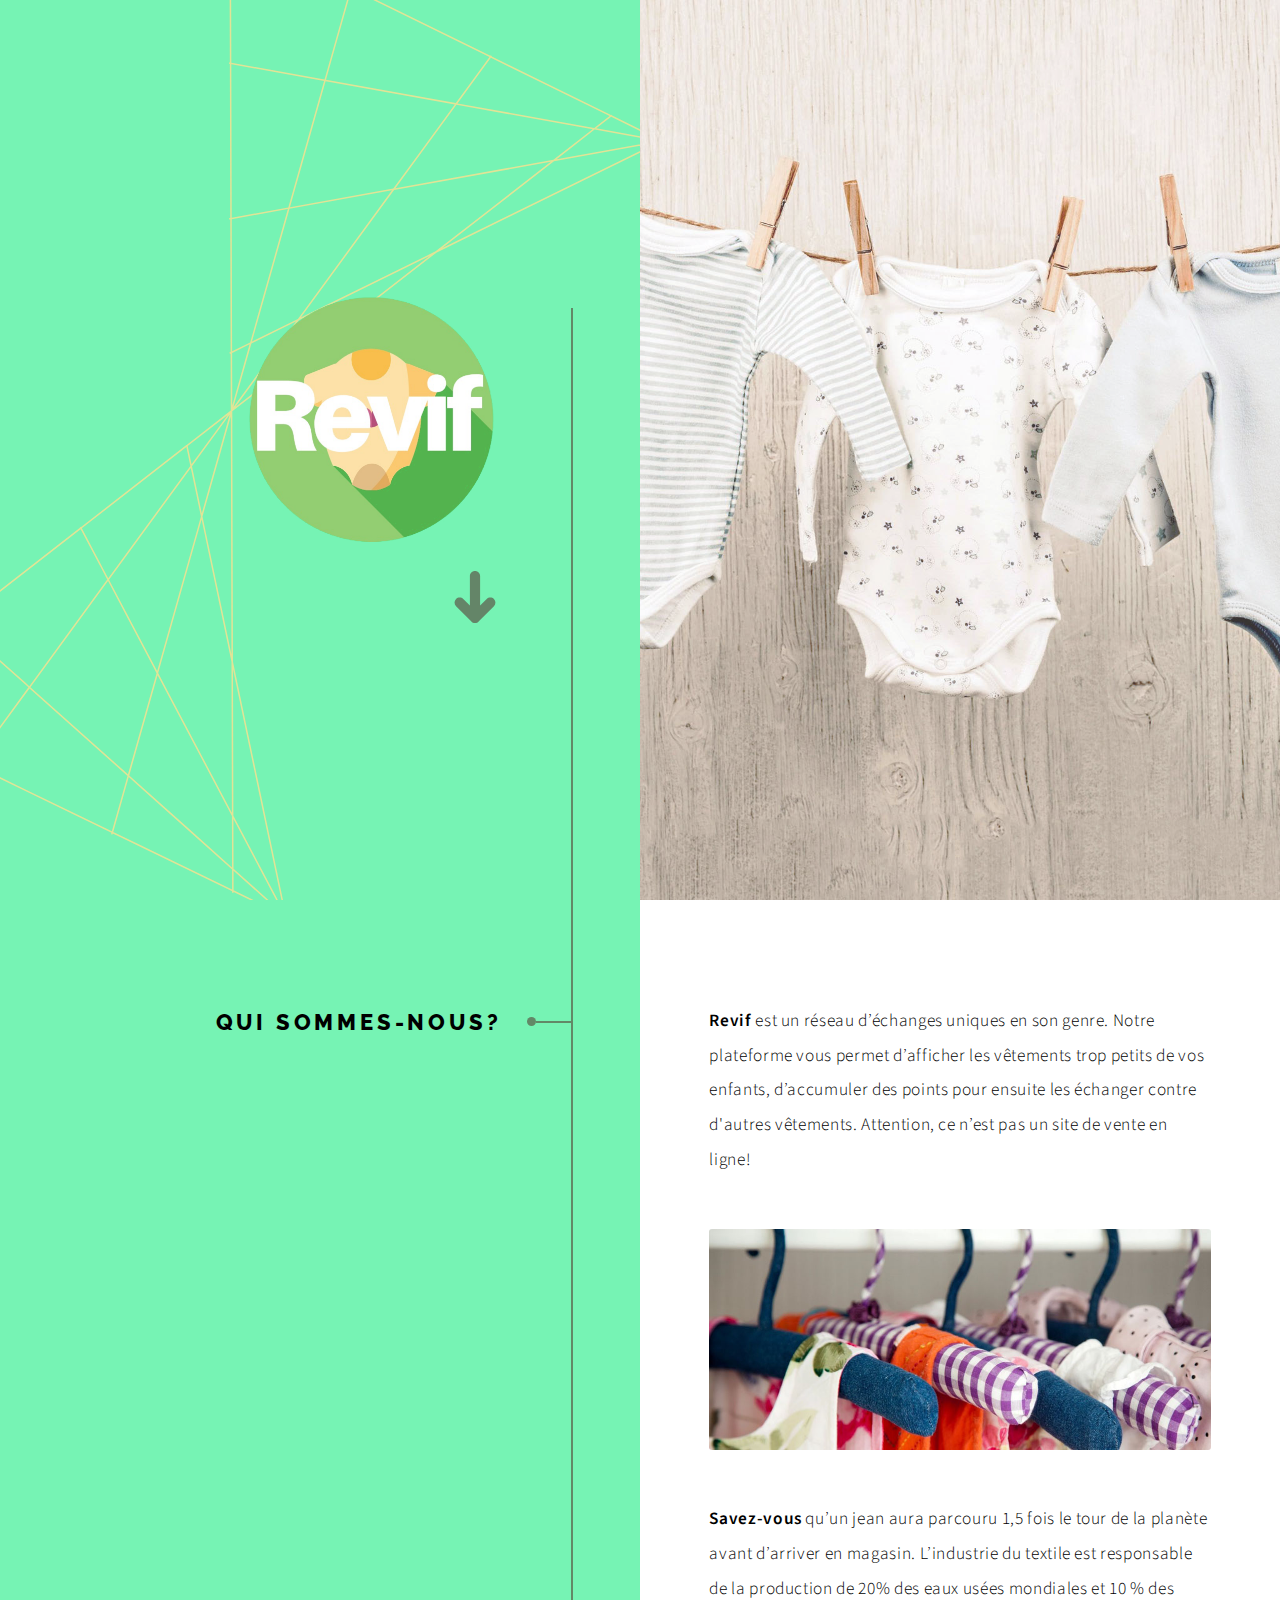
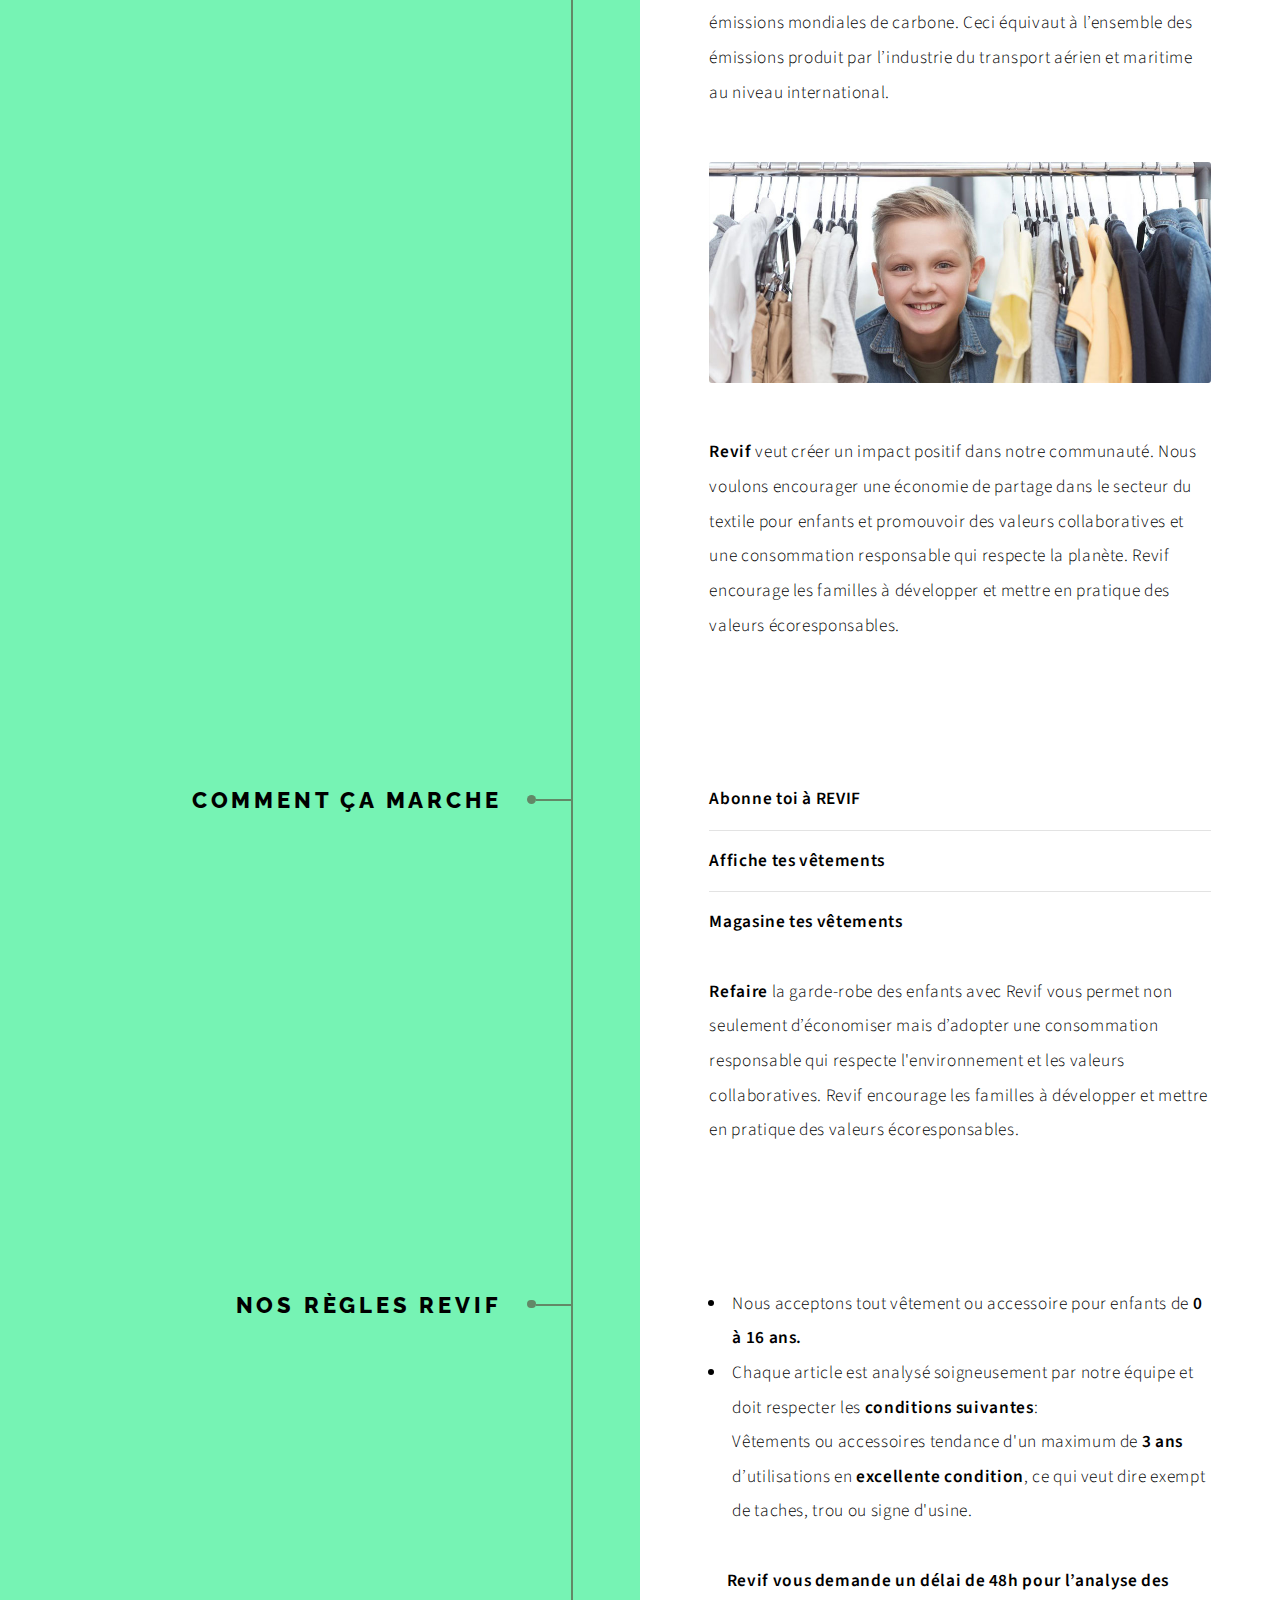
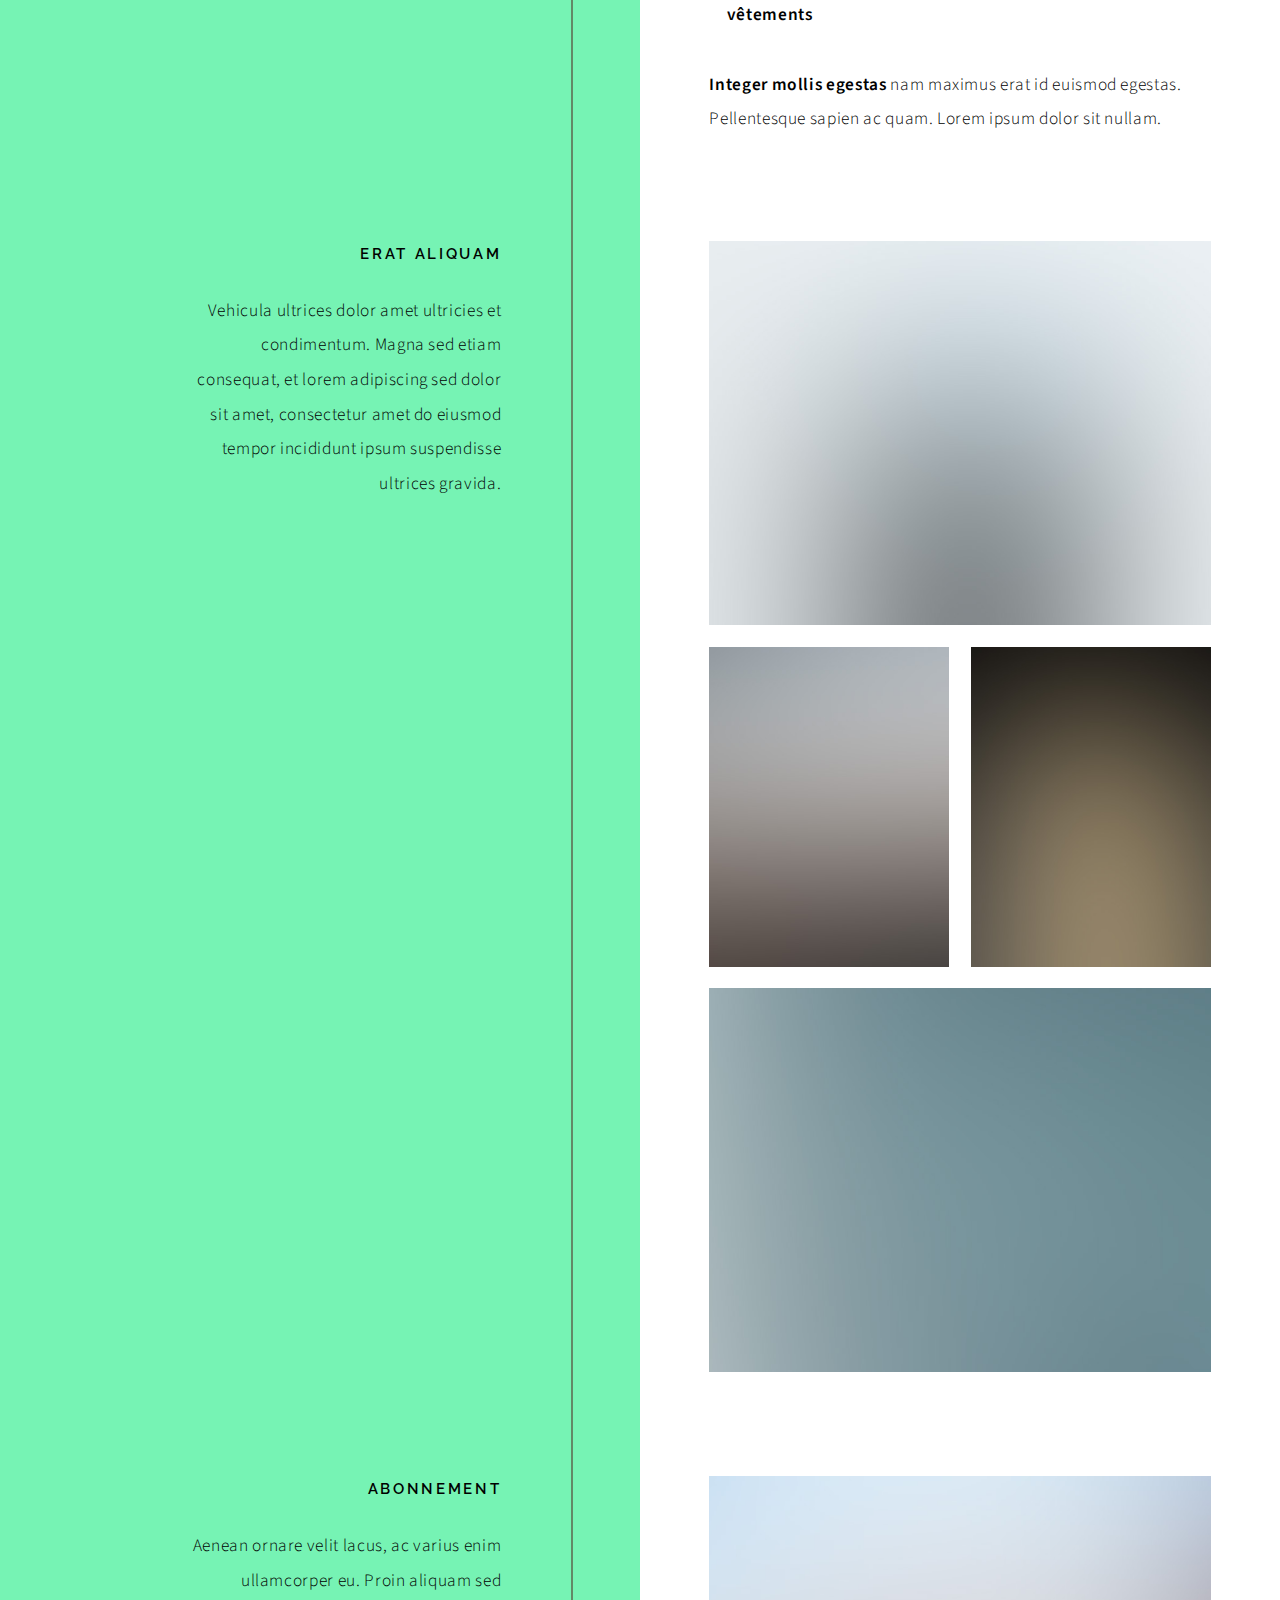
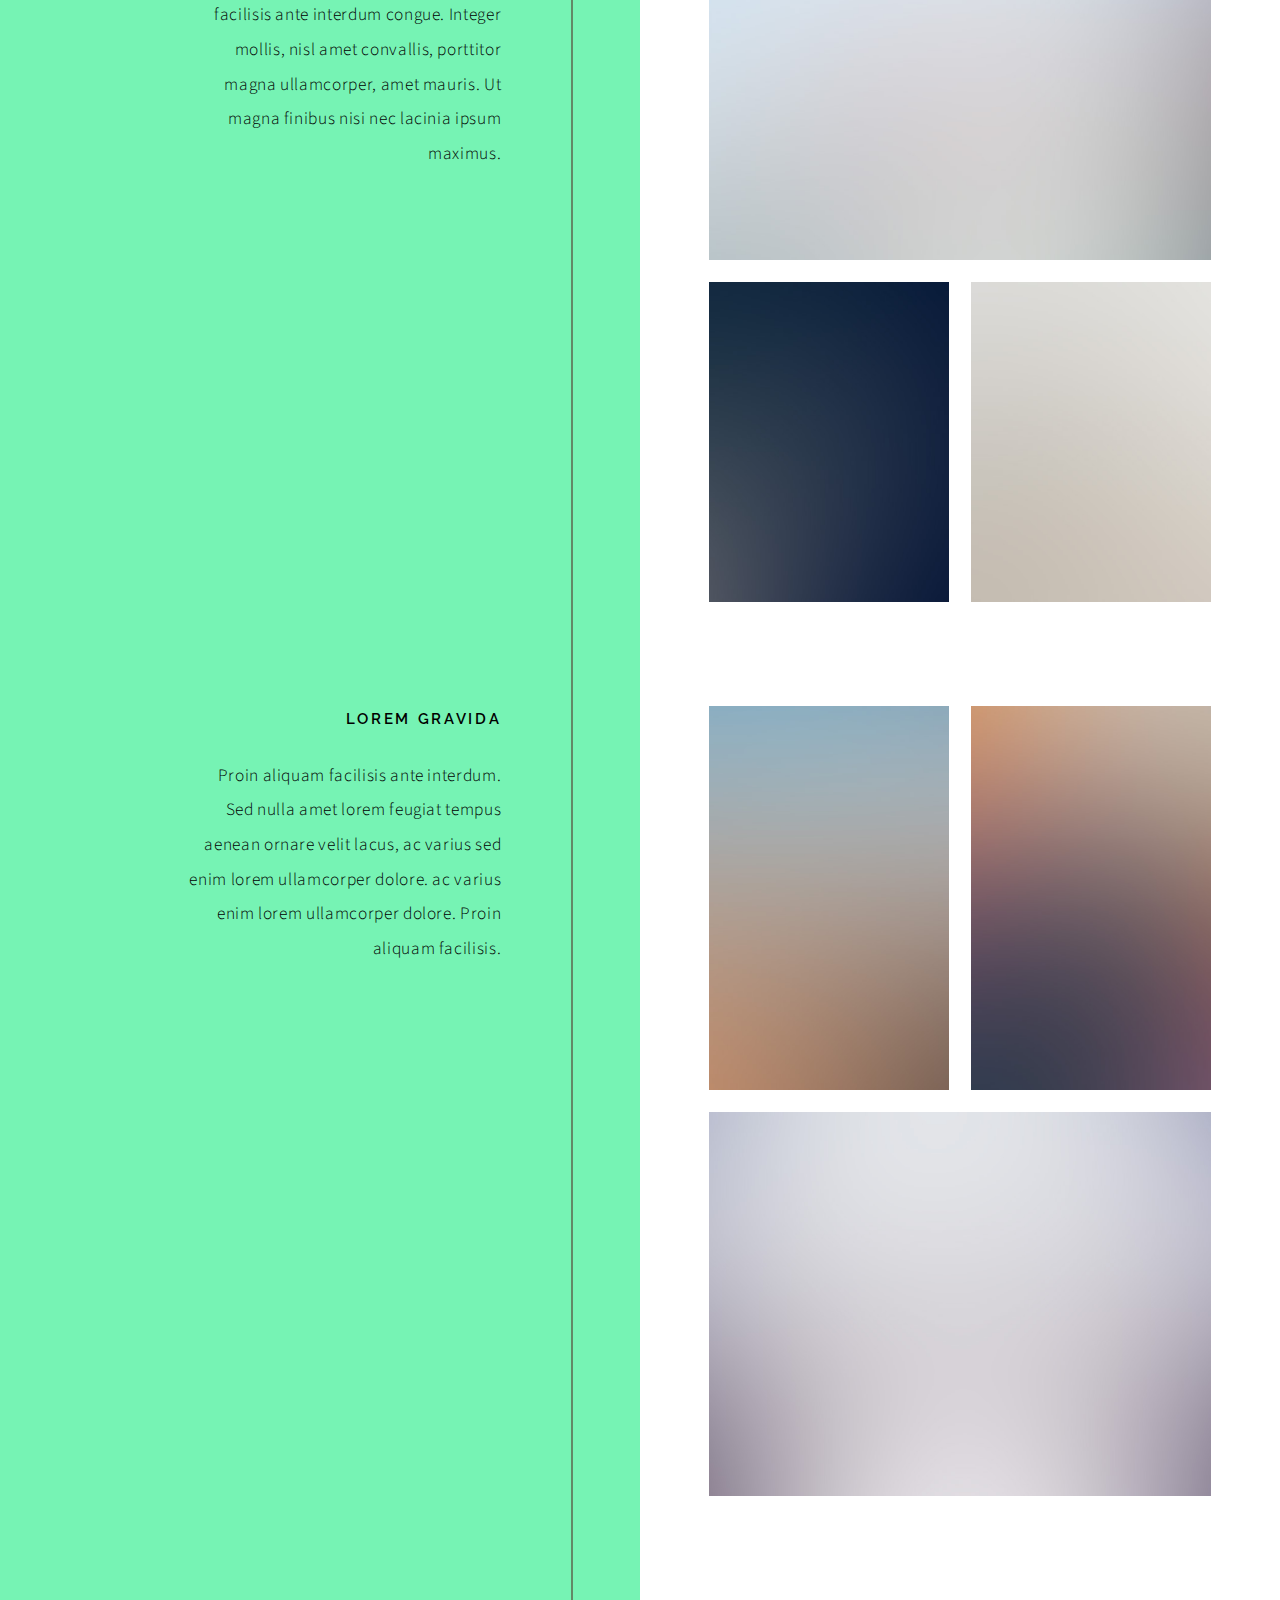
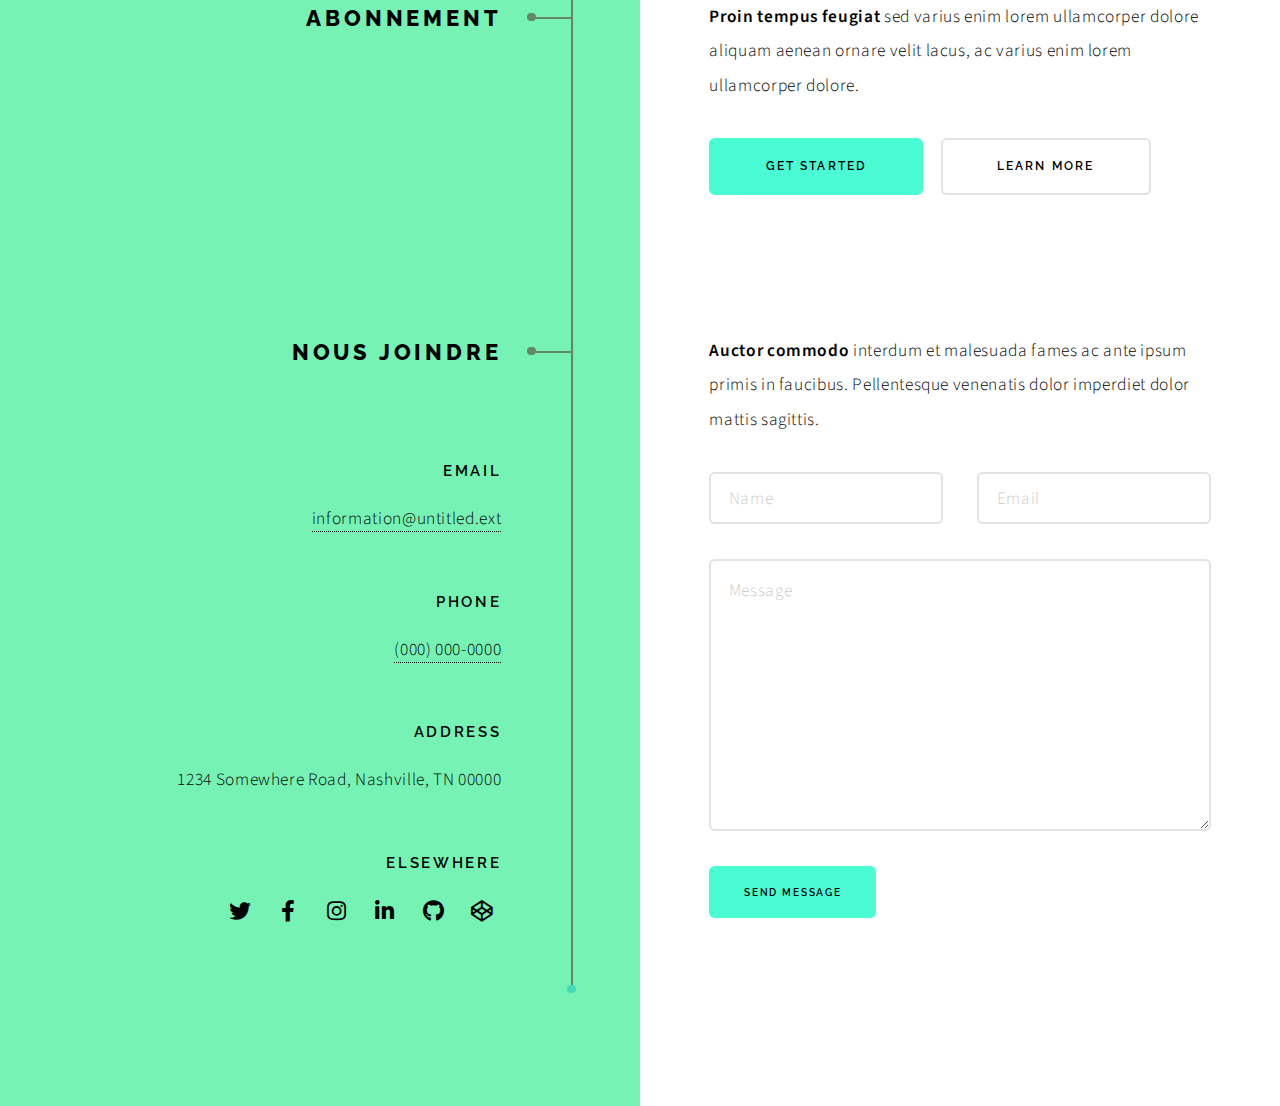
==== commit b2b9f8f9: "stuff" ====
--- a/index.html
+++ b/index.html
@@ -1,8 +1,8 @@
 <!DOCTYPE HTML>
 <!--
-	Paradigm Shift by HTML5 UP
-	html5up.net | @ajlkn
-	Free for personal and commercial use under the CCA 3.0 license (html5up.net/license)
+Paradigm Shift by HTML5 UP
+html5up.net | @ajlkn
+Free for personal and commercial use under the CCA 3.0 license (html5up.net/license)
 -->
 <html>
 <head>
@@ -34,39 +34,48 @@
 		<!-- Section -->
 		<section id="first">
 			<header>
-				<h2>Magna sed nullam nisl adipiscing</h2>
-			</header>
-			<div class="content">
-				<p><strong>Lorem ipsum dolor</strong> sit amet consectetur adipiscing elit. Duis dapibus rutrum facilisis. Class aptent taciti sociosqu ad litora torquent per conubia nostra, per inceptos himenaeos. Etiam tristique libero eu nibh porttitor amet fermentum. Nullam venenatis erat id vehicula ultrices sed ultricies condimentum. Magna sed etiam consequat, et lorem adipiscing sed nulla. Volutpat nisl et tempus et dolor libero, feugiat magna tempus, sed et lorem adipiscing.</p>
-				<span class="image main"><img src="images/pic02.jpg" alt="" /></span>
-			</div>
-		</section>
-
-		<!-- Section -->
-		<section>
-			<header>
-				<h2>Feugiat consequat tempus ultrices</h2>
-			</header>
-			<div class="content">
-				<p><strong>Etiam tristique libero</strong> eu nibh porttitor amet fermentum. Nullam venenatis erat id vehicula ultrices sed ultricies condimentum.</p>
-				<ul class="feature-icons">
-					<li class="icon solid fa-laptop">Consequat tempus</li>
-					<li class="icon solid fa-bolt">Etiam adipiscing</li>
-					<li class="icon solid fa-signal">Libero nullam</li>
-					<li class="icon solid fa-cog">Blandit condimentum</li>
-					<li class="icon solid fa-map-marker-alt">Lorem ipsum dolor</li>
-					<li class="icon solid fa-code">Nibh amet venenatis</li>
-				</ul>
-				<p>Vehicula ultrices sed ultricies condimentum. Magna sed etiam consequat, et lorem adipiscing sed nulla. Volutpat nisl et tempus et dolor libero, feugiat magna tempus, sed et lorem adipiscing.</p>
-			</div>
-		</section>
-
-		<!-- Section -->
-		<section>
-			<header>
-				<h2>Ultrices erat magna sed condimentum</h2>
-			</header>
-			<div class="content">
+				<h2>QUI SOMMES-NOUS?</h2>
+			</header>
+			<div class="content">
+				<p><strong>Revif</strong> est un réseau d’échanges uniques en son genre. Notre plateforme vous permet d’afficher les vêtements trop petits de vos enfants, d’accumuler des points pour ensuite les échanger contre d'autres vêtements. Attention, ce n’est pas un site de vente en ligne!</p>
+				<span class="image main"><img src="images/pic02.jpg" alt="" style="border-radius:3px;" /></span>
+				<p><strong>Savez-vous</strong> qu’un jean aura parcouru 1,5 fois le tour de la planète avant d’arriver en magasin. L’industrie du textile est responsable de la production de 20% des eaux usées mondiales et 10 % des émissions mondiales de carbone. Ceci équivaut à l’ensemble des émissions produit par l’industrie du transport aérien et maritime au niveau international.</p>
+				<span class="image main"><img src="images/pic05.jpg" alt="" style="border-radius:3px;" /></span>
+				<p><strong>Revif</strong> veut créer un impact positif dans notre communauté. Nous voulons encourager une économie de partage dans le secteur du textile pour enfants et promouvoir des valeurs collaboratives et une consommation responsable qui respecte la planète. Revif encourage les familles à développer et mettre en pratique des valeurs écoresponsables.</p>
+			</div>
+		</section>
+
+		<!-- Section -->
+		<section>
+			<header>
+				<h2>COMMENT ÇA MARCHE</h2>
+			</header>
+			<div class="content">
+				<ul class="alt">
+					<li><b>Abonne toi à REVIF</b></li>
+					<li><b>Affiche tes vêtements</b></li>
+					<li><b>Magasine tes vêtements</b></li>
+				</ul>
+				<p><strong>Refaire</strong> la garde-robe des enfants avec Revif vous permet non seulement d’économiser mais d’adopter une consommation responsable qui respecte l'environnement et les valeurs collaboratives. Revif encourage les familles à développer et mettre en pratique des valeurs écoresponsables.</p>
+			</div>
+		</section>
+
+		<!-- Section -->
+		<section>
+			<header>
+				<h2>NOS RÈGLES REVIF</h2>
+			</header>
+			<div class="content">
+				<ul>
+					<li>Nous acceptons tout vêtement ou accessoire pour enfants de <strong>0 à 16 ans.</strong></li>
+					<li>Chaque article est analysé soigneusement par notre équipe et doit respecter les <strong>conditions suivantes</strong>:</br> Vêtements ou accessoires tendance d'un maximum de <strong>3 ans</strong> d’utilisations en <strong>excellente condition</strong>, ce qui veut dire exempt de taches, trou ou signe d'usine.</li>
+					</br>
+					<b>Revif vous demande un délai de 48h pour l’analyse des vêtements</b>
+				</ul>
+
+
+
+
 				<p><strong>Integer mollis egestas</strong> nam maximus erat id euismod egestas. Pellentesque sapien ac quam. Lorem ipsum dolor sit nullam.</p>
 
 				<!-- Section -->
@@ -88,7 +97,7 @@
 				<!-- Section -->
 				<section>
 					<header>
-						<h3>Nisl consequat</h3>
+						<h3>ABONNEMENT</h3>
 						<p>Aenean ornare velit lacus, ac varius enim ullamcorper eu. Proin aliquam sed facilisis ante interdum congue. Integer mollis, nisl amet convallis, porttitor magna ullamcorper, amet mauris. Ut magna finibus nisi nec lacinia ipsum maximus.</p>
 					</header>
 					<div class="content">
@@ -121,7 +130,7 @@
 		<!-- Section -->
 		<section>
 			<header>
-				<h2>Duis sed adpiscing veroeros amet</h2>
+				<h2>ABONNEMENT</h2>
 			</header>
 			<div class="content">
 				<p><strong>Proin tempus feugiat</strong> sed varius enim lorem ullamcorper dolore aliquam aenean ornare velit lacus, ac varius enim lorem ullamcorper dolore.</p>
@@ -132,340 +141,72 @@
 			</div>
 		</section>
 
-		<!-- Elements -->
-				<!--
-					<section>
-						<header>
-							<h2>Elements</h2>
-						</header>
-						<div class="content">
-
-							<section>
-								<header>
-									<h3>Text</h3>
-								</header>
-								<div class="content">
-									<p>This is <b>bold</b> and this is <strong>strong</strong>. This is <i>italic</i> and this is <em>emphasized</em>.
-									This is <sup>superscript</sup> text and this is <sub>subscript</sub> text.
-									This is <u>underlined</u> and this is code: <code>for (;;) { ... }</code>. Finally, <a href="#">this is a link</a>.</p>
-									<hr />
-									<h2>Heading Level 2</h2>
-									<h3>Heading Level 3</h3>
-									<h4>Heading Level 4</h4>
-									<h5>Heading Level 5</h5>
-									<hr />
-									<h5>Blockquote</h5>
-									<blockquote>Fringilla nisl. Donec accumsan interdum nisi, quis tincidunt felis sagittis eget tempus euismod. Vestibulum ante ipsum primis in faucibus vestibulum. Blandit adipiscing eu felis iaculis volutpat ac adipiscing accumsan faucibus. Vestibulum ante ipsum primis in faucibus lorem ipsum dolor sit amet nullam adipiscing eu felis.</blockquote>
-									<h5>Preformatted</h5>
-									<pre><code>i = 0;
-
-while (!deck.isInOrder()) {
-  print 'Iteration ' + i;
-  deck.shuffle();
-  i++;
-}
-
-print 'Sorted in ' + i + ' iterations.';</code></pre>
-								</div>
-							</section>
-
-							<section>
-								<header>
-									<h3>Lists</h3>
-								</header>
-								<div class="content">
-
-									<h4>Unordered</h4>
-									<ul>
-										<li>Dolor pulvinar etiam.</li>
-										<li>Sagittis adipiscing.</li>
-										<li>Felis enim feugiat.</li>
-									</ul>
-
-									<h4>Alternate</h4>
-									<ul class="alt">
-										<li>Dolor pulvinar etiam.</li>
-										<li>Sagittis adipiscing.</li>
-										<li>Felis enim feugiat.</li>
-									</ul>
-
-									<h4>Ordered</h4>
-									<ol>
-										<li>Dolor pulvinar etiam.</li>
-										<li>Etiam vel felis viverra.</li>
-										<li>Felis enim feugiat.</li>
-										<li>Dolor pulvinar etiam.</li>
-										<li>Etiam vel felis lorem.</li>
-										<li>Felis enim et feugiat.</li>
-									</ol>
-									<h4>Icons</h4>
-									<ul class="icons">
-										<li><a href="#" class="icon brands fa-twitter"><span class="label">Twitter</span></a></li>
-										<li><a href="#" class="icon brands fa-facebook-f"><span class="label">Facebook</span></a></li>
-										<li><a href="#" class="icon brands fa-instagram"><span class="label">Instagram</span></a></li>
-										<li><a href="#" class="icon brands fa-github"><span class="label">Github</span></a></li>
-									</ul>
-
-									<h4>Actions</h4>
-									<ul class="actions">
-										<li><a href="#" class="button primary">Default</a></li>
-										<li><a href="#" class="button">Default</a></li>
-									</ul>
-									<ul class="actions stacked">
-										<li><a href="#" class="button primary">Default</a></li>
-										<li><a href="#" class="button">Default</a></li>
-									</ul>
-								</div>
-							</section>
-
-							<section>
-								<header>
-									<h3>Table</h3>
-								</header>
-								<div class="content">
-									<h4>Default</h4>
-									<div class="table-wrapper">
-										<table>
-											<thead>
-												<tr>
-													<th>Name</th>
-													<th>Description</th>
-													<th>Price</th>
-												</tr>
-											</thead>
-											<tbody>
-												<tr>
-													<td>Item One</td>
-													<td>Ante turpis integer aliquet porttitor.</td>
-													<td>29.99</td>
-												</tr>
-												<tr>
-													<td>Item Two</td>
-													<td>Vis ac commodo adipiscing arcu aliquet.</td>
-													<td>19.99</td>
-												</tr>
-												<tr>
-													<td>Item Three</td>
-													<td> Morbi faucibus arcu accumsan lorem.</td>
-													<td>29.99</td>
-												</tr>
-												<tr>
-													<td>Item Four</td>
-													<td>Vitae integer tempus condimentum.</td>
-													<td>19.99</td>
-												</tr>
-												<tr>
-													<td>Item Five</td>
-													<td>Ante turpis integer aliquet porttitor.</td>
-													<td>29.99</td>
-												</tr>
-											</tbody>
-											<tfoot>
-												<tr>
-													<td colspan="2"></td>
-													<td>100.00</td>
-												</tr>
-											</tfoot>
-										</table>
-									</div>
-
-									<h4>Alternate</h4>
-									<div class="table-wrapper">
-										<table class="alt">
-											<thead>
-												<tr>
-													<th>Name</th>
-													<th>Description</th>
-													<th>Price</th>
-												</tr>
-											</thead>
-											<tbody>
-												<tr>
-													<td>Item One</td>
-													<td>Ante turpis integer aliquet porttitor.</td>
-													<td>29.99</td>
-												</tr>
-												<tr>
-													<td>Item Two</td>
-													<td>Vis ac commodo adipiscing arcu aliquet.</td>
-													<td>19.99</td>
-												</tr>
-												<tr>
-													<td>Item Three</td>
-													<td> Morbi faucibus arcu accumsan lorem.</td>
-													<td>29.99</td>
-												</tr>
-												<tr>
-													<td>Item Four</td>
-													<td>Vitae integer tempus condimentum.</td>
-													<td>19.99</td>
-												</tr>
-												<tr>
-													<td>Item Five</td>
-													<td>Ante turpis integer aliquet porttitor.</td>
-													<td>29.99</td>
-												</tr>
-											</tbody>
-											<tfoot>
-												<tr>
-													<td colspan="2"></td>
-													<td>100.00</td>
-												</tr>
-											</tfoot>
-										</table>
-									</div>
-								</div>
-							</section>
-
-							<section>
-								<header>
-									<h3>Buttons</h3>
-								</header>
-								<div class="content">
-									<ul class="actions">
-										<li><a href="#" class="button primary">Primary</a></li>
-										<li><a href="#" class="button">Default</a></li>
-									</ul>
-									<ul class="actions">
-										<li><a href="#" class="button large">Large</a></li>
-										<li><a href="#" class="button">Default</a></li>
-										<li><a href="#" class="button small">Small</a></li>
-									</ul>
-									<ul class="actions">
-										<li><a href="#" class="button primary icon solid fa-download">Icon</a></li>
-										<li><a href="#" class="button icon solid fa-download">Icon</a></li>
-									</ul>
-									<ul class="actions">
-										<li><span class="button primary disabled">Disabled</span></li>
-										<li><span class="button disabled">Disabled</span></li>
-									</ul>
-								</div>
-							</section>
-
-							<section>
-								<header>
-									<h3>Form</h3>
-								</header>
-								<div class="content">
-									<form method="post" action="#">
-										<div class="fields">
-											<div class="field half">
-												<label for="demo-name">Name</label>
-												<input type="text" name="demo-name" id="demo-name" value="" placeholder="Jane Doe" />
-											</div>
-											<div class="field half">
-												<label for="demo-email">Email</label>
-												<input type="email" name="demo-email" id="demo-email" value="" placeholder="jane@untitled.tld" />
-											</div>
-											<div class="field">
-												<label for="demo-category">Category</label>
-												<select name="demo-category" id="demo-category">
-													<option value="">-</option>
-													<option value="1">Manufacturing</option>
-													<option value="1">Shipping</option>
-													<option value="1">Administration</option>
-													<option value="1">Human Resources</option>
-												</select>
-											</div>
-											<div class="field half">
-												<input type="radio" id="demo-priority-low" name="demo-priority" checked>
-												<label for="demo-priority-low">Low</label>
-											</div>
-											<div class="field half">
-												<input type="radio" id="demo-priority-high" name="demo-priority">
-												<label for="demo-priority-high">High</label>
-											</div>
-											<div class="field half">
-												<input type="checkbox" id="demo-copy" name="demo-copy">
-												<label for="demo-copy">Email me a copy</label>
-											</div>
-											<div class="field half">
-												<input type="checkbox" id="demo-human" name="demo-human" checked>
-												<label for="demo-human">Not a robot</label>
-											</div>
-											<div class="field">
-												<label for="demo-message">Message</label>
-												<textarea name="demo-message" id="demo-message" placeholder="Enter your message" rows="6"></textarea>
-											</div>
-										</div>
-										<ul class="actions">
-											<li><input type="submit" value="Send Message" class="primary" /></li>
-											<li><input type="reset" value="Reset" /></li>
-										</ul>
-									</form>
-								</div>
-							</section>
-
-						</div>
-					</section>
-				-->
-
-				<!-- Section -->
-				<section>
-					<header>
-						<h2>Get in touch</h2>
-					</header>
-					<div class="content">
-						<p><strong>Auctor commodo</strong> interdum et malesuada fames ac ante ipsum primis in faucibus. Pellentesque venenatis dolor imperdiet dolor mattis sagittis.</p>
-						<form>
-							<div class="fields">
-								<div class="field half">
-									<input type="text" name="name" id="name" placeholder="Name" />
-								</div>
-								<div class="field half">
-									<input type="email" name="email" id="email" placeholder="Email" />
-								</div>
-								<div class="field">
-									<textarea name="message" id="message" placeholder="Message" rows="7"></textarea>
-								</div>
-							</div>
-							<ul class="actions">
-								<li><input type="submit" value="Send Message" class="button primary" /></li>
-							</ul>
-						</form>
-					</div>
-					<footer>
-						<ul class="items">
-							<li>
-								<h3>Email</h3>
-								<a href="#">information@untitled.ext</a>
-							</li>
-							<li>
-								<h3>Phone</h3>
-								<a href="#">(000) 000-0000</a>
-							</li>
-							<li>
-								<h3>Address</h3>
-								<span>1234 Somewhere Road, Nashville, TN 00000</span>
-							</li>
-							<li>
-								<h3>Elsewhere</h3>
-								<ul class="icons">
-									<li><a href="#" class="icon brands fa-twitter"><span class="label">Twitter</span></a></li>
-									<li><a href="#" class="icon brands fa-facebook-f"><span class="label">Facebook</span></a></li>
-									<li><a href="#" class="icon brands fa-instagram"><span class="label">Instagram</span></a></li>
-									<li><a href="#" class="icon brands fa-linkedin-in"><span class="label">LinkedIn</span></a></li>
-									<li><a href="#" class="icon brands fa-github"><span class="label">GitHub</span></a></li>
-									<li><a href="#" class="icon brands fa-codepen"><span class="label">Codepen</span></a></li>
-								</ul>
-							</li>
+		<!-- Section -->
+		<section>
+			<header>
+				<h2>NOUS JOINDRE</h2>
+			</header>
+			<div class="content">
+				<p><strong>Auctor commodo</strong> interdum et malesuada fames ac ante ipsum primis in faucibus. Pellentesque venenatis dolor imperdiet dolor mattis sagittis.</p>
+				<form>
+					<div class="fields">
+						<div class="field half">
+							<input type="text" name="name" id="name" placeholder="Name" />
+						</div>
+						<div class="field half">
+							<input type="email" name="email" id="email" placeholder="Email" />
+						</div>
+						<div class="field">
+							<textarea name="message" id="message" placeholder="Message" rows="7"></textarea>
+						</div>
+					</div>
+					<ul class="actions">
+						<li><input type="submit" value="Send Message" class="button primary" /></li>
+					</ul>
+				</form>
+			</div>
+			<footer>
+				<ul class="items">
+					<li>
+						<h3>Email</h3>
+						<a href="#">information@untitled.ext</a>
+					</li>
+					<li>
+						<h3>Phone</h3>
+						<a href="#">(000) 000-0000</a>
+					</li>
+					<li>
+						<h3>Address</h3>
+						<span>1234 Somewhere Road, Nashville, TN 00000</span>
+					</li>
+					<li>
+						<h3>Elsewhere</h3>
+						<ul class="icons">
+							<li><a href="#" class="icon brands fa-twitter"><span class="label">Twitter</span></a></li>
+							<li><a href="#" class="icon brands fa-facebook-f"><span class="label">Facebook</span></a></li>
+							<li><a href="#" class="icon brands fa-instagram"><span class="label">Instagram</span></a></li>
+							<li><a href="#" class="icon brands fa-linkedin-in"><span class="label">LinkedIn</span></a></li>
+							<li><a href="#" class="icon brands fa-github"><span class="label">GitHub</span></a></li>
+							<li><a href="#" class="icon brands fa-codepen"><span class="label">Codepen</span></a></li>
 						</ul>
-					</footer>
-				</section>
-
-				<!-- 
-					<div class="copyright">&copy; Untitled. All rights reserved. Design: <a href="https://html5up.net">HTML5 UP</a>.</div>
-				-->
-
-			</div>
-
-			<!-- Scripts -->
-			<script src="assets/js/jquery.min.js"></script>
-			<script src="assets/js/jquery.scrolly.min.js"></script>
-			<script src="assets/js/browser.min.js"></script>
-			<script src="assets/js/breakpoints.min.js"></script>
-			<script src="assets/js/util.js"></script>
-			<script src="assets/js/main.js"></script>
-
-		</body>
-		</html>
+					</li>
+				</ul>
+			</footer>
+		</section>
+
+		<!--
+		<div class="copyright">&copy; Untitled. All rights reserved. Design: <a href="https://html5up.net">HTML5 UP</a>.</div>
+	-->
+
+</div>
+
+<!-- Scripts -->
+<script src="assets/js/jquery.min.js"></script>
+<script src="assets/js/jquery.scrolly.min.js"></script>
+<script src="assets/js/browser.min.js"></script>
+<script src="assets/js/breakpoints.min.js"></script>
+<script src="assets/js/util.js"></script>
+<script src="assets/js/main.js"></script>
+
+</body>
+</html>
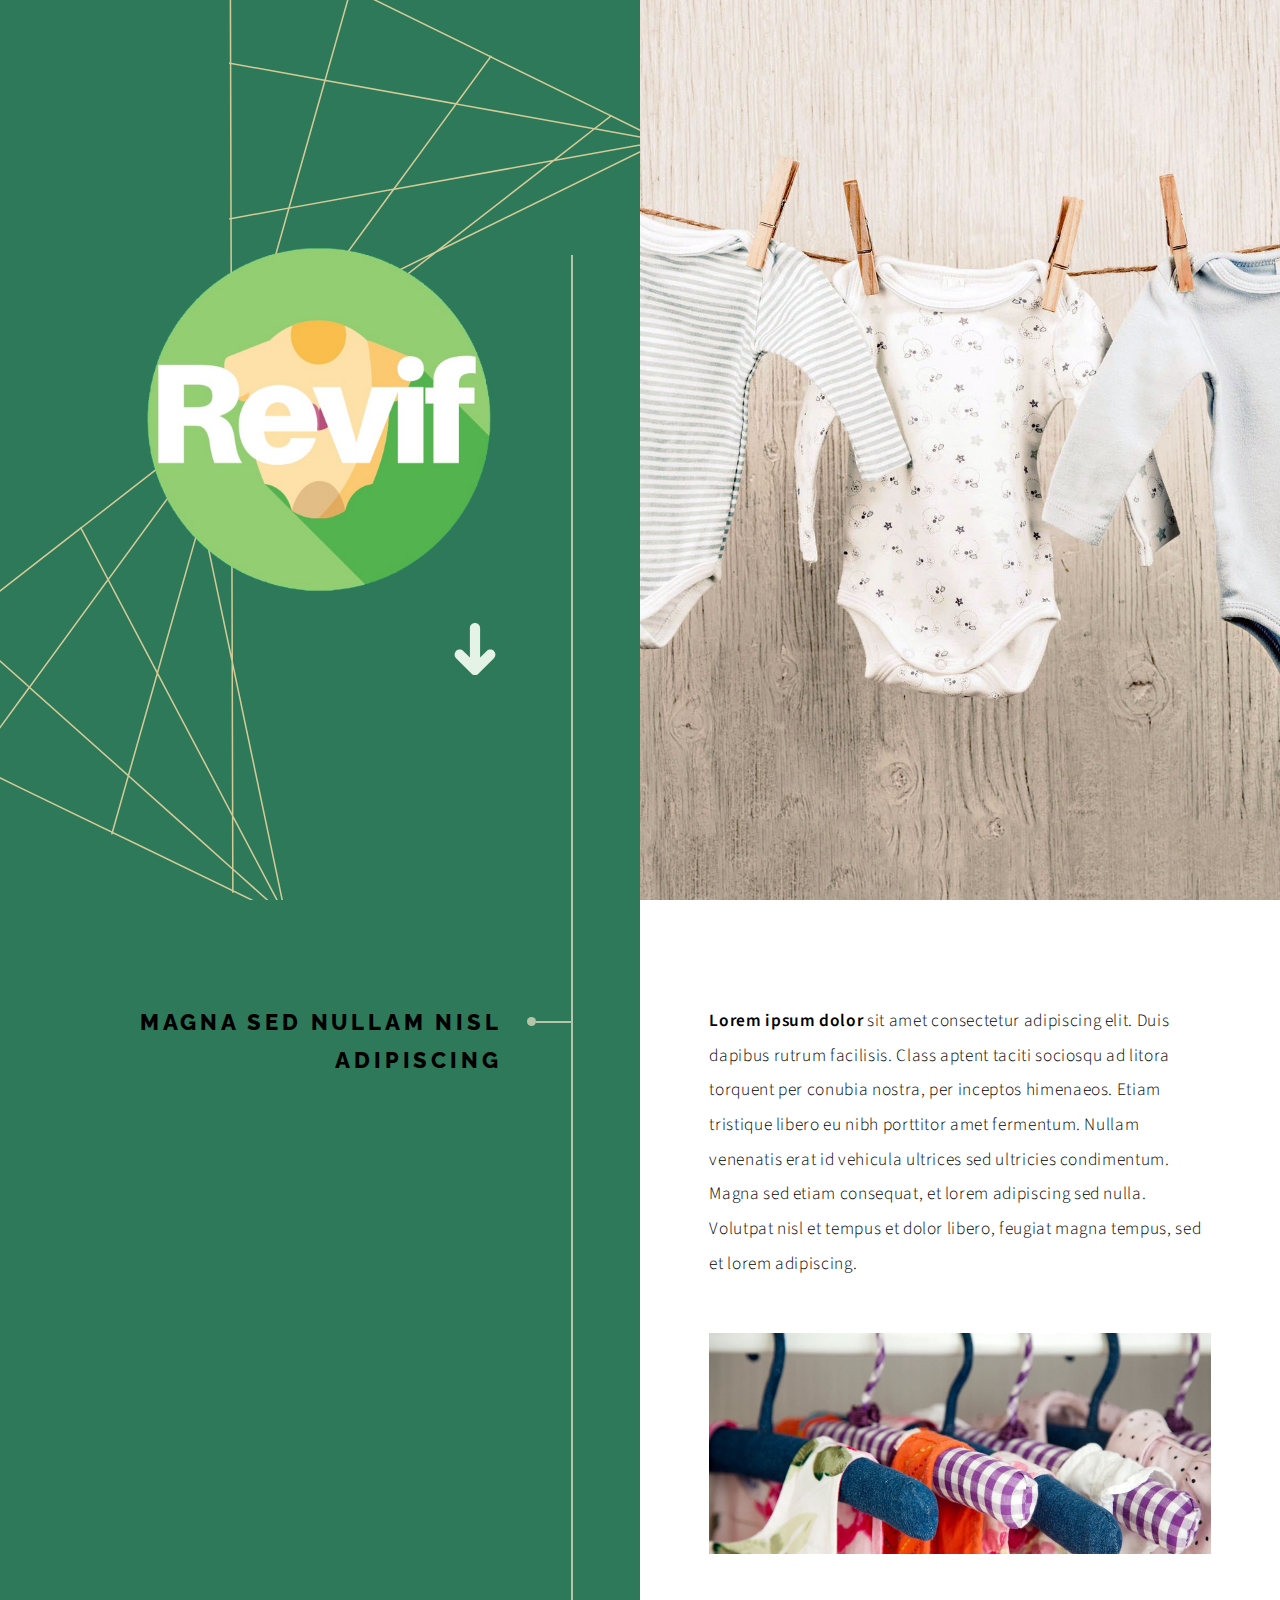
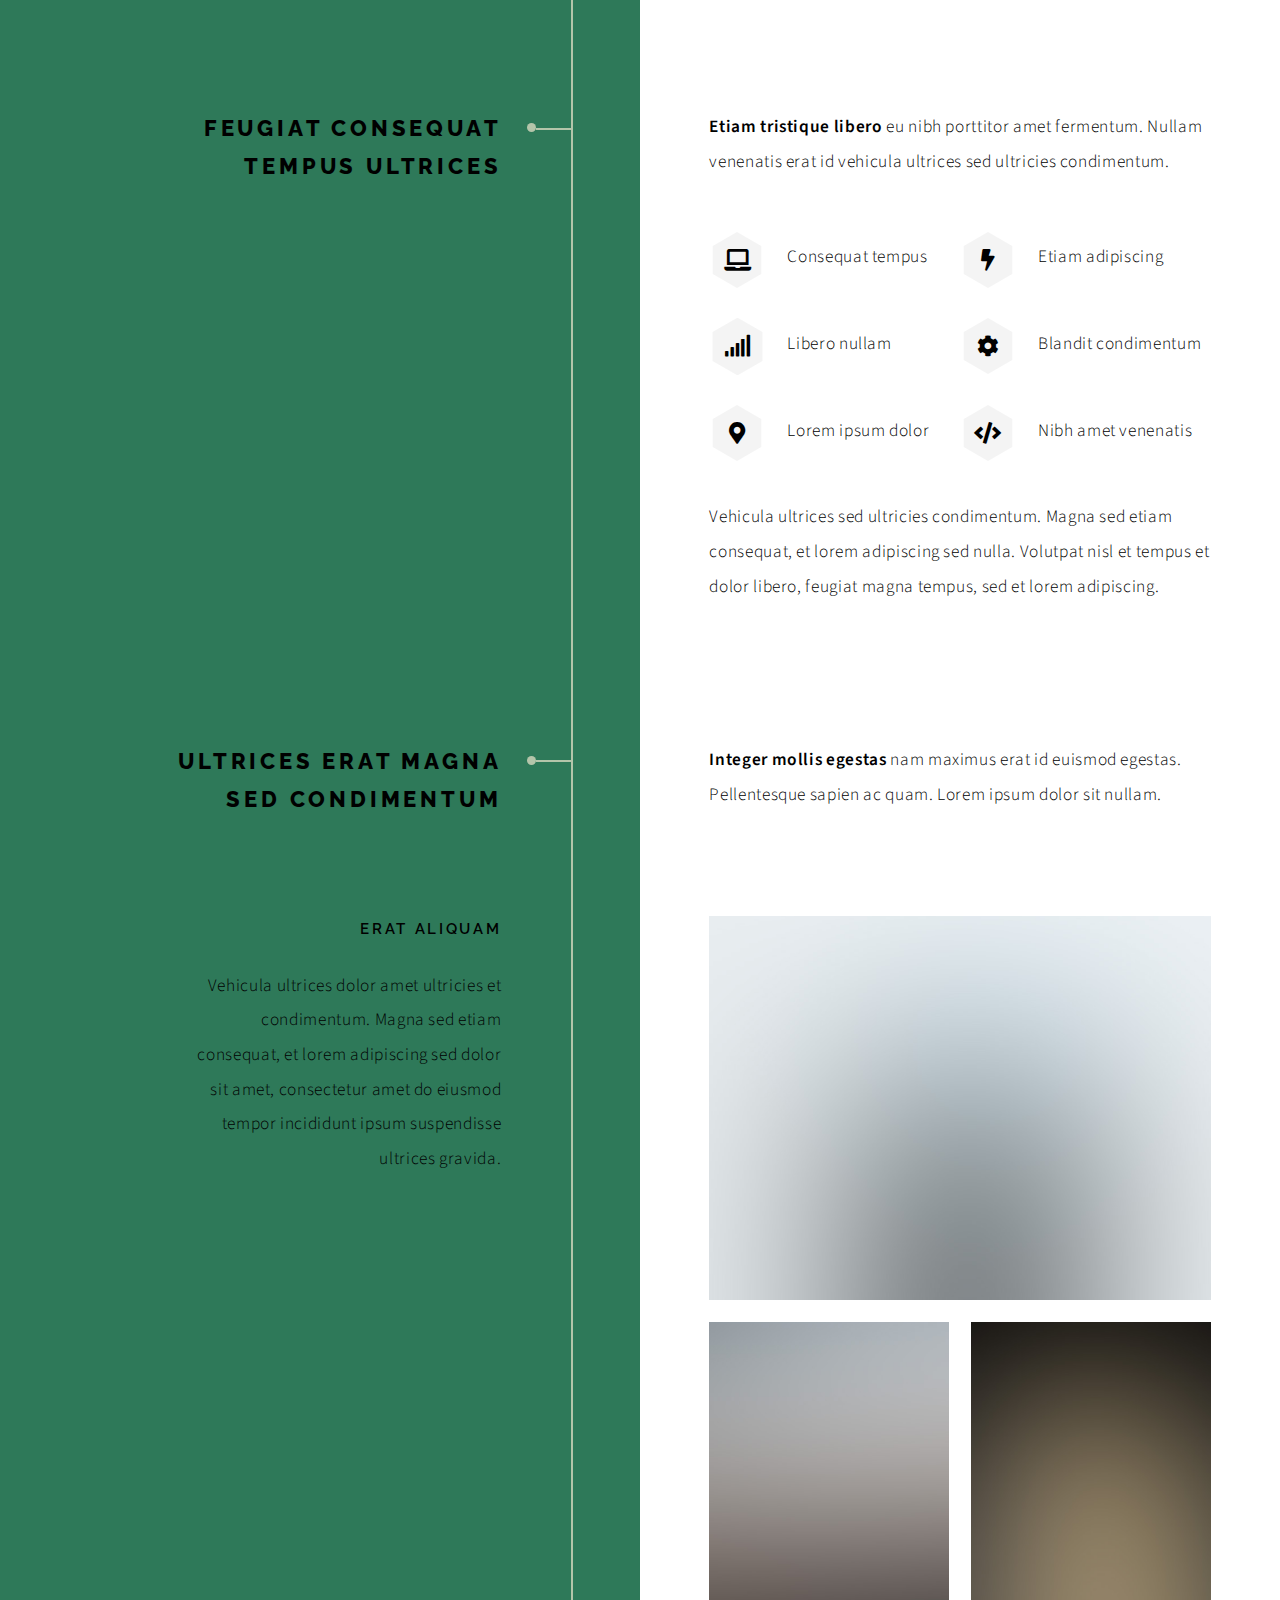
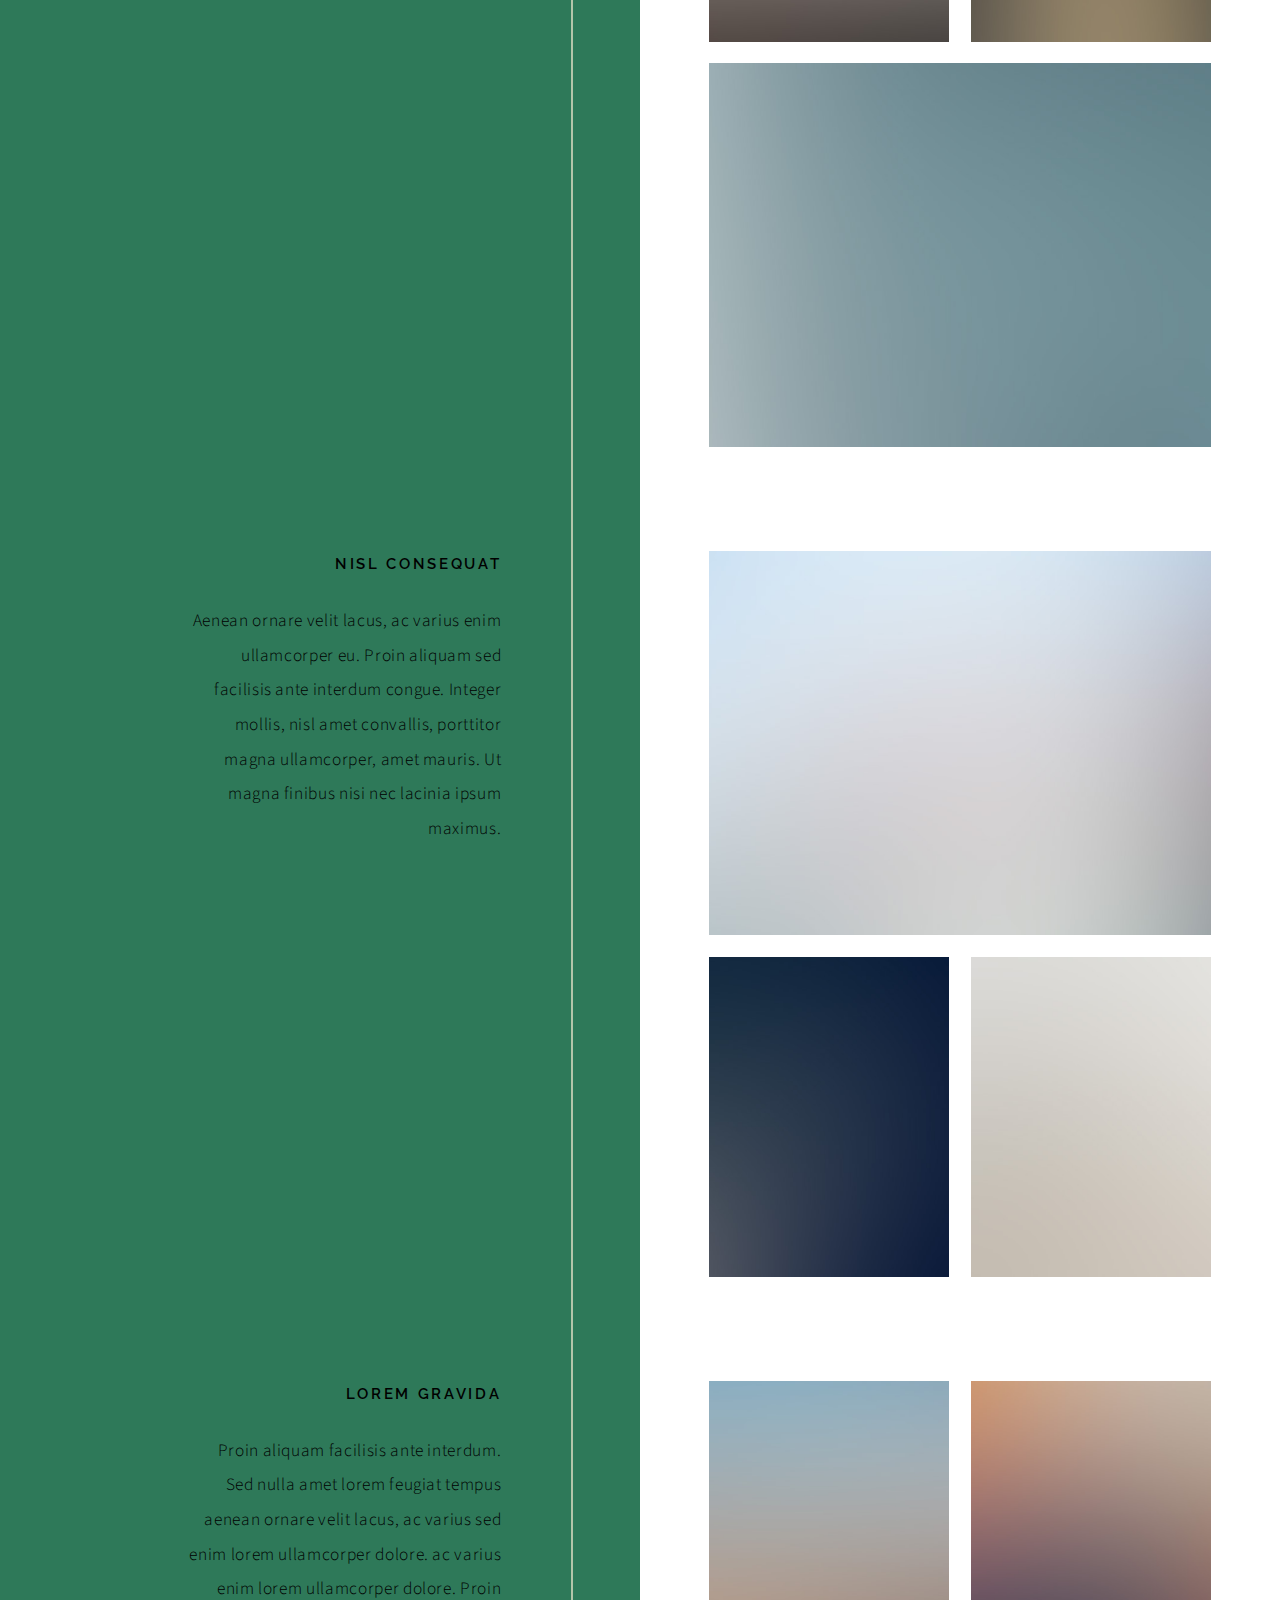
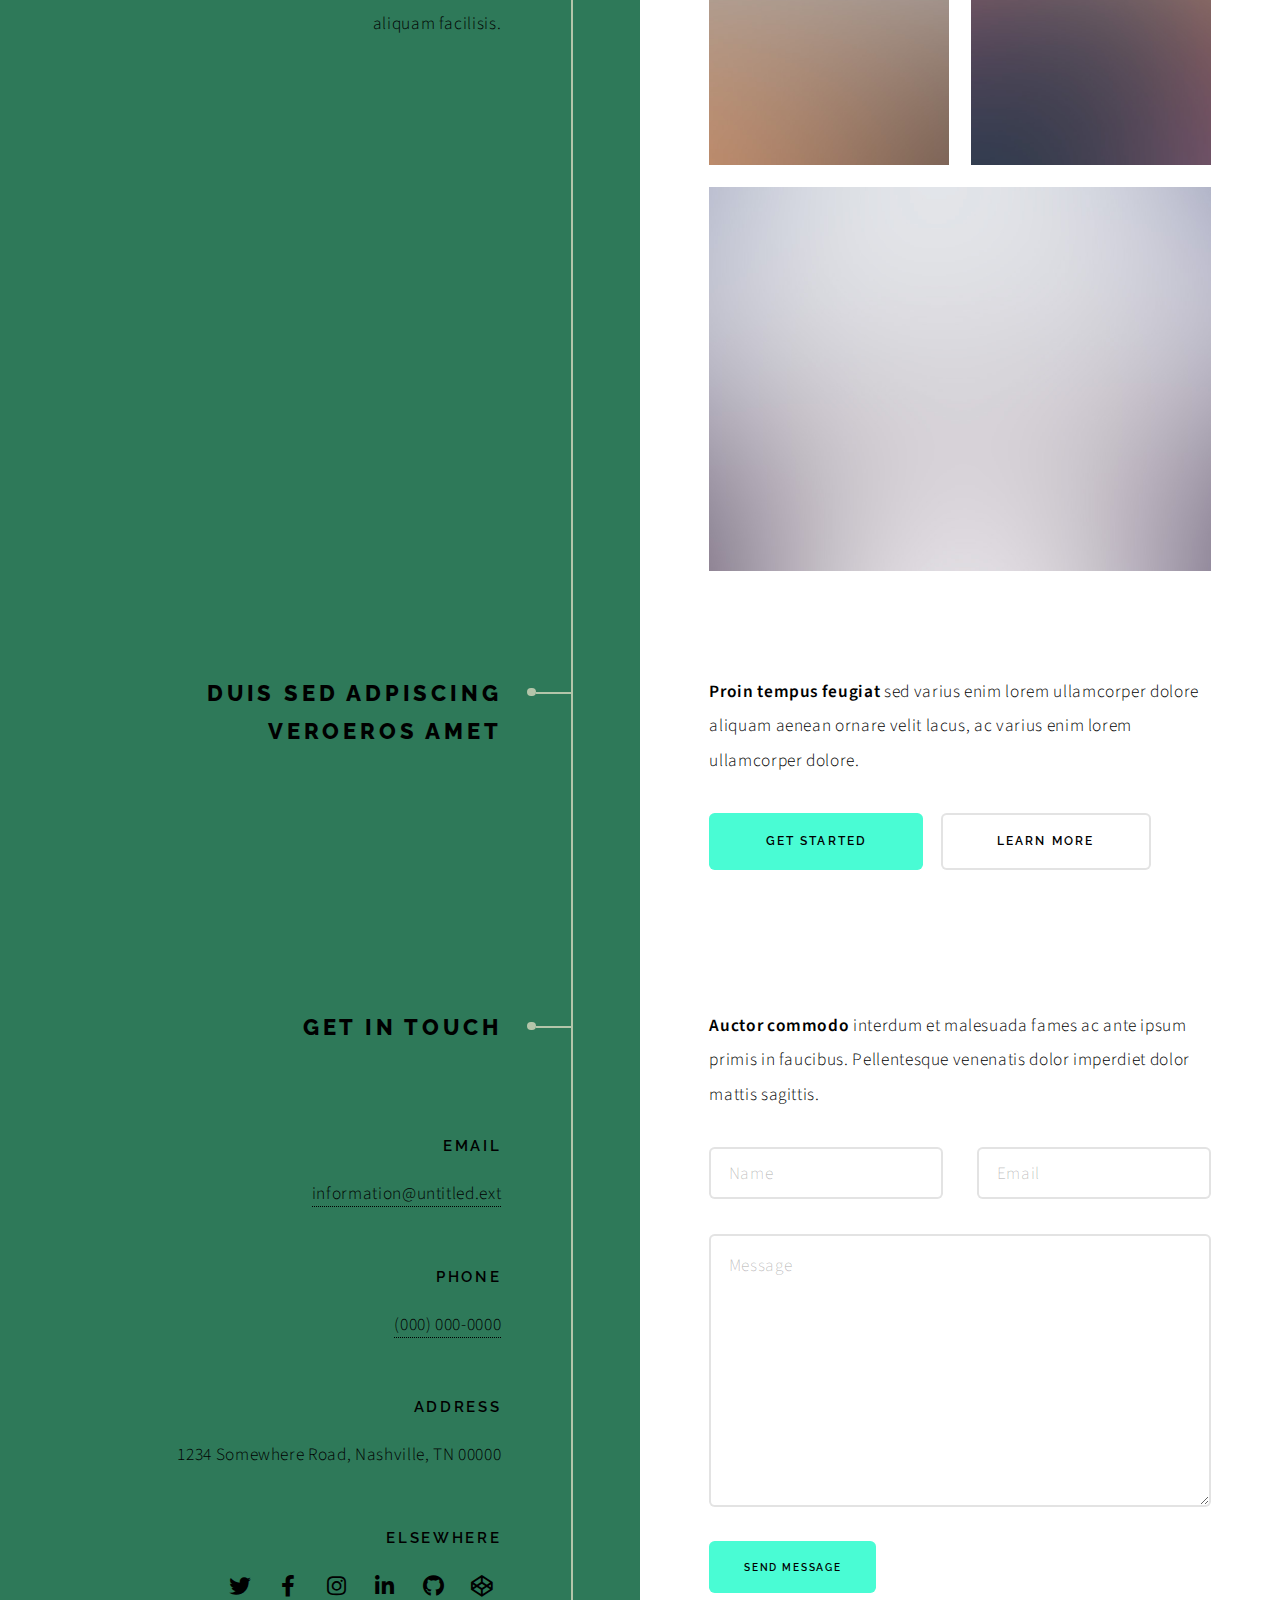
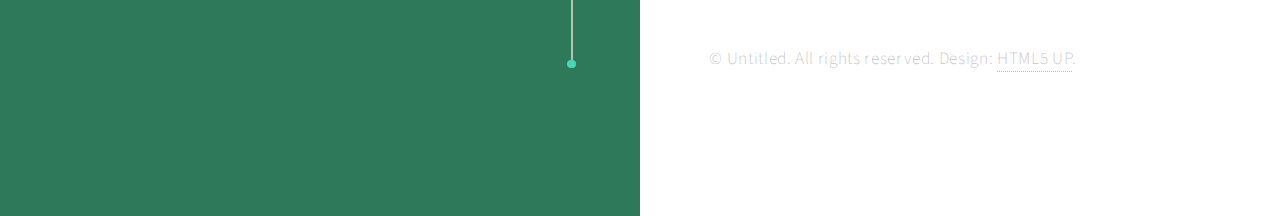
==== commit 7fc5ee3d: "paragraph" ====
--- a/index.html
+++ b/index.html
@@ -1,212 +1,470 @@
 <!DOCTYPE HTML>
 <!--
-Paradigm Shift by HTML5 UP
-html5up.net | @ajlkn
-Free for personal and commercial use under the CCA 3.0 license (html5up.net/license)
+	Paradigm Shift by HTML5 UP
+	html5up.net | @ajlkn
+	Free for personal and commercial use under the CCA 3.0 license (html5up.net/license)
 -->
 <html>
-<head>
-	<title>Paradigm Shift by HTML5 UP</title>
-	<meta charset="utf-8" />
-	<meta name="viewport" content="width=device-width, initial-scale=1, user-scalable=no" />
-	<meta name="description" content="" />
-	<meta name="keywords" content="" />
-	<link rel="stylesheet" href="assets/css/main.css" />
-</head>
-<body class="is-preload">
-
-	<!-- Wrapper -->
-	<div id="wrapper">
-
-		<!-- Intro -->
-		<section class="intro">
-			<header>
-				<img src="images/revif-rond.png" style="width: 60%" />
-				<ul class="actions">
-					<li><a href="#first" class="arrow scrolly"><span class="label">Next</span></a></li>
-				</ul>
-			</header>
-			<div class="content">
-				<span class="image fill" data-position="center"><img src="images/pic01.jpg" alt="" style="opacity: 0.8" /></span>
+	<head>
+		<title>Paradigm Shift by HTML5 UP</title>
+		<meta charset="utf-8" />
+		<meta name="viewport" content="width=device-width, initial-scale=1, user-scalable=no" />
+		<meta name="description" content="" />
+		<meta name="keywords" content="" />
+		<link rel="stylesheet" href="assets/css/main.css" />
+	</head>
+	<body class="is-preload">
+
+		<!-- Wrapper -->
+			<div id="wrapper">
+
+				<!-- Intro -->
+					<section class="intro">
+						<header>
+
+							<img src="images/revif-rond.png" width="300px" />
+							<ul class="actions">
+								<li><a href="#first" class="arrow scrolly"><span class="label">Next</span></a></li>
+							</ul>
+						</header>
+						<div class="content">
+							<span class="image fill" data-position="center"><img src="images/pic01.jpg" alt="" /></span>
+						</div>
+					</section>
+
+				<!-- Section -->
+					<section id="first">
+						<header>
+							<h2>Magna sed nullam nisl adipiscing</h2>
+						</header>
+						<div class="content">
+							<p><strong>Lorem ipsum dolor</strong> sit amet consectetur adipiscing elit. Duis dapibus rutrum facilisis. Class aptent taciti sociosqu ad litora torquent per conubia nostra, per inceptos himenaeos. Etiam tristique libero eu nibh porttitor amet fermentum. Nullam venenatis erat id vehicula ultrices sed ultricies condimentum. Magna sed etiam consequat, et lorem adipiscing sed nulla. Volutpat nisl et tempus et dolor libero, feugiat magna tempus, sed et lorem adipiscing.</p>
+							<span class="image main"><img src="images/pic02.jpg" alt="" /></span>
+						</div>
+					</section>
+
+				<!-- Section -->
+					<section>
+						<header>
+							<h2>Feugiat consequat tempus ultrices</h2>
+						</header>
+						<div class="content">
+							<p><strong>Etiam tristique libero</strong> eu nibh porttitor amet fermentum. Nullam venenatis erat id vehicula ultrices sed ultricies condimentum.</p>
+							<ul class="feature-icons">
+								<li class="icon solid fa-laptop">Consequat tempus</li>
+								<li class="icon solid fa-bolt">Etiam adipiscing</li>
+								<li class="icon solid fa-signal">Libero nullam</li>
+								<li class="icon solid fa-cog">Blandit condimentum</li>
+								<li class="icon solid fa-map-marker-alt">Lorem ipsum dolor</li>
+								<li class="icon solid fa-code">Nibh amet venenatis</li>
+							</ul>
+							<p>Vehicula ultrices sed ultricies condimentum. Magna sed etiam consequat, et lorem adipiscing sed nulla. Volutpat nisl et tempus et dolor libero, feugiat magna tempus, sed et lorem adipiscing.</p>
+						</div>
+					</section>
+
+				<!-- Section -->
+					<section>
+						<header>
+							<h2>Ultrices erat magna sed condimentum</h2>
+						</header>
+						<div class="content">
+							<p><strong>Integer mollis egestas</strong> nam maximus erat id euismod egestas. Pellentesque sapien ac quam. Lorem ipsum dolor sit nullam.</p>
+
+							<!-- Section -->
+								<section>
+									<header>
+										<h3>Erat aliquam</h3>
+										<p>Vehicula ultrices dolor amet ultricies et condimentum. Magna sed etiam consequat, et lorem adipiscing sed dolor sit amet, consectetur amet do eiusmod tempor incididunt  ipsum suspendisse ultrices gravida.</p>
+									</header>
+									<div class="content">
+										<div class="gallery">
+											<a href="images/gallery/fulls/01.jpg" class="landscape"><img src="images/gallery/thumbs/01.jpg" alt="" /></a>
+											<a href="images/gallery/fulls/02.jpg"><img src="images/gallery/thumbs/02.jpg" alt="" /></a>
+											<a href="images/gallery/fulls/03.jpg"><img src="images/gallery/thumbs/03.jpg" alt="" /></a>
+											<a href="images/gallery/fulls/04.jpg" class="landscape"><img src="images/gallery/thumbs/04.jpg" alt="" /></a>
+										</div>
+									</div>
+								</section>
+
+							<!-- Section -->
+								<section>
+									<header>
+										<h3>Nisl consequat</h3>
+										<p>Aenean ornare velit lacus, ac varius enim ullamcorper eu. Proin aliquam sed facilisis ante interdum congue. Integer mollis, nisl amet convallis, porttitor magna ullamcorper, amet mauris. Ut magna finibus nisi nec lacinia ipsum maximus.</p>
+									</header>
+									<div class="content">
+										<div class="gallery">
+											<a href="images/gallery/fulls/05.jpg" class="landscape"><img src="images/gallery/thumbs/05.jpg" alt="" /></a>
+											<a href="images/gallery/fulls/06.jpg"><img src="images/gallery/thumbs/06.jpg" alt="" /></a>
+											<a href="images/gallery/fulls/07.jpg"><img src="images/gallery/thumbs/07.jpg" alt="" /></a>
+										</div>
+									</div>
+								</section>
+
+							<!-- Section -->
+								<section>
+									<header>
+										<h3>Lorem gravida</h3>
+										<p>Proin aliquam facilisis ante interdum. Sed nulla amet lorem feugiat tempus aenean ornare velit lacus, ac varius sed enim lorem ullamcorper dolore.  ac varius enim lorem ullamcorper dolore. Proin aliquam facilisis.</p>
+									</header>
+									<div class="content">
+										<div class="gallery">
+											<a href="images/gallery/fulls/08.jpg" class="portrait"><img src="images/gallery/thumbs/08.jpg" alt="" /></a>
+											<a href="images/gallery/fulls/09.jpg" class="portrait"><img src="images/gallery/thumbs/09.jpg" alt="" /></a>
+											<a href="images/gallery/fulls/10.jpg" class="landscape"><img src="images/gallery/thumbs/10.jpg" alt="" /></a>
+										</div>
+									</div>
+								</section>
+
+						</div>
+					</section>
+
+				<!-- Section -->
+					<section>
+						<header>
+							<h2>Duis sed adpiscing veroeros amet</h2>
+						</header>
+						<div class="content">
+							<p><strong>Proin tempus feugiat</strong> sed varius enim lorem ullamcorper dolore aliquam aenean ornare velit lacus, ac varius enim lorem ullamcorper dolore.</p>
+							<ul class="actions">
+								<li><a href="#" class="button primary large">Get Started</a></li>
+								<li><a href="#" class="button large">Learn More</a></li>
+							</ul>
+						</div>
+					</section>
+
+				<!-- Elements -->
+				<!--
+					<section>
+						<header>
+							<h2>Elements</h2>
+						</header>
+						<div class="content">
+
+							<section>
+								<header>
+									<h3>Text</h3>
+								</header>
+								<div class="content">
+									<p>This is <b>bold</b> and this is <strong>strong</strong>. This is <i>italic</i> and this is <em>emphasized</em>.
+									This is <sup>superscript</sup> text and this is <sub>subscript</sub> text.
+									This is <u>underlined</u> and this is code: <code>for (;;) { ... }</code>. Finally, <a href="#">this is a link</a>.</p>
+									<hr />
+									<h2>Heading Level 2</h2>
+									<h3>Heading Level 3</h3>
+									<h4>Heading Level 4</h4>
+									<h5>Heading Level 5</h5>
+									<hr />
+									<h5>Blockquote</h5>
+									<blockquote>Fringilla nisl. Donec accumsan interdum nisi, quis tincidunt felis sagittis eget tempus euismod. Vestibulum ante ipsum primis in faucibus vestibulum. Blandit adipiscing eu felis iaculis volutpat ac adipiscing accumsan faucibus. Vestibulum ante ipsum primis in faucibus lorem ipsum dolor sit amet nullam adipiscing eu felis.</blockquote>
+									<h5>Preformatted</h5>
+									<pre><code>i = 0;
+
+while (!deck.isInOrder()) {
+  print 'Iteration ' + i;
+  deck.shuffle();
+  i++;
+}
+
+print 'Sorted in ' + i + ' iterations.';</code></pre>
+								</div>
+							</section>
+
+							<section>
+								<header>
+									<h3>Lists</h3>
+								</header>
+								<div class="content">
+
+									<h4>Unordered</h4>
+									<ul>
+										<li>Dolor pulvinar etiam.</li>
+										<li>Sagittis adipiscing.</li>
+										<li>Felis enim feugiat.</li>
+									</ul>
+
+									<h4>Alternate</h4>
+									<ul class="alt">
+										<li>Dolor pulvinar etiam.</li>
+										<li>Sagittis adipiscing.</li>
+										<li>Felis enim feugiat.</li>
+									</ul>
+
+									<h4>Ordered</h4>
+									<ol>
+										<li>Dolor pulvinar etiam.</li>
+										<li>Etiam vel felis viverra.</li>
+										<li>Felis enim feugiat.</li>
+										<li>Dolor pulvinar etiam.</li>
+										<li>Etiam vel felis lorem.</li>
+										<li>Felis enim et feugiat.</li>
+									</ol>
+									<h4>Icons</h4>
+									<ul class="icons">
+										<li><a href="#" class="icon brands fa-twitter"><span class="label">Twitter</span></a></li>
+										<li><a href="#" class="icon brands fa-facebook-f"><span class="label">Facebook</span></a></li>
+										<li><a href="#" class="icon brands fa-instagram"><span class="label">Instagram</span></a></li>
+										<li><a href="#" class="icon brands fa-github"><span class="label">Github</span></a></li>
+									</ul>
+
+									<h4>Actions</h4>
+									<ul class="actions">
+										<li><a href="#" class="button primary">Default</a></li>
+										<li><a href="#" class="button">Default</a></li>
+									</ul>
+									<ul class="actions stacked">
+										<li><a href="#" class="button primary">Default</a></li>
+										<li><a href="#" class="button">Default</a></li>
+									</ul>
+								</div>
+							</section>
+
+							<section>
+								<header>
+									<h3>Table</h3>
+								</header>
+								<div class="content">
+									<h4>Default</h4>
+									<div class="table-wrapper">
+										<table>
+											<thead>
+												<tr>
+													<th>Name</th>
+													<th>Description</th>
+													<th>Price</th>
+												</tr>
+											</thead>
+											<tbody>
+												<tr>
+													<td>Item One</td>
+													<td>Ante turpis integer aliquet porttitor.</td>
+													<td>29.99</td>
+												</tr>
+												<tr>
+													<td>Item Two</td>
+													<td>Vis ac commodo adipiscing arcu aliquet.</td>
+													<td>19.99</td>
+												</tr>
+												<tr>
+													<td>Item Three</td>
+													<td> Morbi faucibus arcu accumsan lorem.</td>
+													<td>29.99</td>
+												</tr>
+												<tr>
+													<td>Item Four</td>
+													<td>Vitae integer tempus condimentum.</td>
+													<td>19.99</td>
+												</tr>
+												<tr>
+													<td>Item Five</td>
+													<td>Ante turpis integer aliquet porttitor.</td>
+													<td>29.99</td>
+												</tr>
+											</tbody>
+											<tfoot>
+												<tr>
+													<td colspan="2"></td>
+													<td>100.00</td>
+												</tr>
+											</tfoot>
+										</table>
+									</div>
+
+									<h4>Alternate</h4>
+									<div class="table-wrapper">
+										<table class="alt">
+											<thead>
+												<tr>
+													<th>Name</th>
+													<th>Description</th>
+													<th>Price</th>
+												</tr>
+											</thead>
+											<tbody>
+												<tr>
+													<td>Item One</td>
+													<td>Ante turpis integer aliquet porttitor.</td>
+													<td>29.99</td>
+												</tr>
+												<tr>
+													<td>Item Two</td>
+													<td>Vis ac commodo adipiscing arcu aliquet.</td>
+													<td>19.99</td>
+												</tr>
+												<tr>
+													<td>Item Three</td>
+													<td> Morbi faucibus arcu accumsan lorem.</td>
+													<td>29.99</td>
+												</tr>
+												<tr>
+													<td>Item Four</td>
+													<td>Vitae integer tempus condimentum.</td>
+													<td>19.99</td>
+												</tr>
+												<tr>
+													<td>Item Five</td>
+													<td>Ante turpis integer aliquet porttitor.</td>
+													<td>29.99</td>
+												</tr>
+											</tbody>
+											<tfoot>
+												<tr>
+													<td colspan="2"></td>
+													<td>100.00</td>
+												</tr>
+											</tfoot>
+										</table>
+									</div>
+								</div>
+							</section>
+
+							<section>
+								<header>
+									<h3>Buttons</h3>
+								</header>
+								<div class="content">
+									<ul class="actions">
+										<li><a href="#" class="button primary">Primary</a></li>
+										<li><a href="#" class="button">Default</a></li>
+									</ul>
+									<ul class="actions">
+										<li><a href="#" class="button large">Large</a></li>
+										<li><a href="#" class="button">Default</a></li>
+										<li><a href="#" class="button small">Small</a></li>
+									</ul>
+									<ul class="actions">
+										<li><a href="#" class="button primary icon solid fa-download">Icon</a></li>
+										<li><a href="#" class="button icon solid fa-download">Icon</a></li>
+									</ul>
+									<ul class="actions">
+										<li><span class="button primary disabled">Disabled</span></li>
+										<li><span class="button disabled">Disabled</span></li>
+									</ul>
+								</div>
+							</section>
+
+							<section>
+								<header>
+									<h3>Form</h3>
+								</header>
+								<div class="content">
+									<form method="post" action="#">
+										<div class="fields">
+											<div class="field half">
+												<label for="demo-name">Name</label>
+												<input type="text" name="demo-name" id="demo-name" value="" placeholder="Jane Doe" />
+											</div>
+											<div class="field half">
+												<label for="demo-email">Email</label>
+												<input type="email" name="demo-email" id="demo-email" value="" placeholder="jane@untitled.tld" />
+											</div>
+											<div class="field">
+												<label for="demo-category">Category</label>
+												<select name="demo-category" id="demo-category">
+													<option value="">-</option>
+													<option value="1">Manufacturing</option>
+													<option value="1">Shipping</option>
+													<option value="1">Administration</option>
+													<option value="1">Human Resources</option>
+												</select>
+											</div>
+											<div class="field half">
+												<input type="radio" id="demo-priority-low" name="demo-priority" checked>
+												<label for="demo-priority-low">Low</label>
+											</div>
+											<div class="field half">
+												<input type="radio" id="demo-priority-high" name="demo-priority">
+												<label for="demo-priority-high">High</label>
+											</div>
+											<div class="field half">
+												<input type="checkbox" id="demo-copy" name="demo-copy">
+												<label for="demo-copy">Email me a copy</label>
+											</div>
+											<div class="field half">
+												<input type="checkbox" id="demo-human" name="demo-human" checked>
+												<label for="demo-human">Not a robot</label>
+											</div>
+											<div class="field">
+												<label for="demo-message">Message</label>
+												<textarea name="demo-message" id="demo-message" placeholder="Enter your message" rows="6"></textarea>
+											</div>
+										</div>
+										<ul class="actions">
+											<li><input type="submit" value="Send Message" class="primary" /></li>
+											<li><input type="reset" value="Reset" /></li>
+										</ul>
+									</form>
+								</div>
+							</section>
+
+						</div>
+					</section>
+				-->
+
+				<!-- Section -->
+					<section>
+						<header>
+							<h2>Get in touch</h2>
+						</header>
+						<div class="content">
+							<p><strong>Auctor commodo</strong> interdum et malesuada fames ac ante ipsum primis in faucibus. Pellentesque venenatis dolor imperdiet dolor mattis sagittis.</p>
+							<form>
+								<div class="fields">
+									<div class="field half">
+										<input type="text" name="name" id="name" placeholder="Name" />
+									</div>
+									<div class="field half">
+										<input type="email" name="email" id="email" placeholder="Email" />
+									</div>
+									<div class="field">
+										<textarea name="message" id="message" placeholder="Message" rows="7"></textarea>
+									</div>
+								</div>
+								<ul class="actions">
+									<li><input type="submit" value="Send Message" class="button primary" /></li>
+								</ul>
+							</form>
+						</div>
+						<footer>
+							<ul class="items">
+								<li>
+									<h3>Email</h3>
+									<a href="#">information@untitled.ext</a>
+								</li>
+								<li>
+									<h3>Phone</h3>
+									<a href="#">(000) 000-0000</a>
+								</li>
+								<li>
+									<h3>Address</h3>
+									<span>1234 Somewhere Road, Nashville, TN 00000</span>
+								</li>
+								<li>
+									<h3>Elsewhere</h3>
+									<ul class="icons">
+										<li><a href="#" class="icon brands fa-twitter"><span class="label">Twitter</span></a></li>
+										<li><a href="#" class="icon brands fa-facebook-f"><span class="label">Facebook</span></a></li>
+										<li><a href="#" class="icon brands fa-instagram"><span class="label">Instagram</span></a></li>
+										<li><a href="#" class="icon brands fa-linkedin-in"><span class="label">LinkedIn</span></a></li>
+										<li><a href="#" class="icon brands fa-github"><span class="label">GitHub</span></a></li>
+										<li><a href="#" class="icon brands fa-codepen"><span class="label">Codepen</span></a></li>
+									</ul>
+								</li>
+							</ul>
+						</footer>
+					</section>
+
+				<!-- Copyright -->
+					<div class="copyright">&copy; Untitled. All rights reserved. Design: <a href="https://html5up.net">HTML5 UP</a>.</div>
 			</div>
-		</section>
-
-		<!-- Section -->
-		<section id="first">
-			<header>
-				<h2>QUI SOMMES-NOUS?</h2>
-			</header>
-			<div class="content">
-				<p><strong>Revif</strong> est un réseau d’échanges uniques en son genre. Notre plateforme vous permet d’afficher les vêtements trop petits de vos enfants, d’accumuler des points pour ensuite les échanger contre d'autres vêtements. Attention, ce n’est pas un site de vente en ligne!</p>
-				<span class="image main"><img src="images/pic02.jpg" alt="" style="border-radius:3px;" /></span>
-				<p><strong>Savez-vous</strong> qu’un jean aura parcouru 1,5 fois le tour de la planète avant d’arriver en magasin. L’industrie du textile est responsable de la production de 20% des eaux usées mondiales et 10 % des émissions mondiales de carbone. Ceci équivaut à l’ensemble des émissions produit par l’industrie du transport aérien et maritime au niveau international.</p>
-				<span class="image main"><img src="images/pic05.jpg" alt="" style="border-radius:3px;" /></span>
-				<p><strong>Revif</strong> veut créer un impact positif dans notre communauté. Nous voulons encourager une économie de partage dans le secteur du textile pour enfants et promouvoir des valeurs collaboratives et une consommation responsable qui respecte la planète. Revif encourage les familles à développer et mettre en pratique des valeurs écoresponsables.</p>
-			</div>
-		</section>
-
-		<!-- Section -->
-		<section>
-			<header>
-				<h2>COMMENT ÇA MARCHE</h2>
-			</header>
-			<div class="content">
-				<ul class="alt">
-					<li><b>Abonne toi à REVIF</b></li>
-					<li><b>Affiche tes vêtements</b></li>
-					<li><b>Magasine tes vêtements</b></li>
-				</ul>
-				<p><strong>Refaire</strong> la garde-robe des enfants avec Revif vous permet non seulement d’économiser mais d’adopter une consommation responsable qui respecte l'environnement et les valeurs collaboratives. Revif encourage les familles à développer et mettre en pratique des valeurs écoresponsables.</p>
-			</div>
-		</section>
-
-		<!-- Section -->
-		<section>
-			<header>
-				<h2>NOS RÈGLES REVIF</h2>
-			</header>
-			<div class="content">
-				<ul>
-					<li>Nous acceptons tout vêtement ou accessoire pour enfants de <strong>0 à 16 ans.</strong></li>
-					<li>Chaque article est analysé soigneusement par notre équipe et doit respecter les <strong>conditions suivantes</strong>:</br> Vêtements ou accessoires tendance d'un maximum de <strong>3 ans</strong> d’utilisations en <strong>excellente condition</strong>, ce qui veut dire exempt de taches, trou ou signe d'usine.</li>
-					</br>
-					<b>Revif vous demande un délai de 48h pour l’analyse des vêtements</b>
-				</ul>
-
-
-
-
-				<p><strong>Integer mollis egestas</strong> nam maximus erat id euismod egestas. Pellentesque sapien ac quam. Lorem ipsum dolor sit nullam.</p>
-
-				<!-- Section -->
-				<section>
-					<header>
-						<h3>Erat aliquam</h3>
-						<p>Vehicula ultrices dolor amet ultricies et condimentum. Magna sed etiam consequat, et lorem adipiscing sed dolor sit amet, consectetur amet do eiusmod tempor incididunt  ipsum suspendisse ultrices gravida.</p>
-					</header>
-					<div class="content">
-						<div class="gallery">
-							<a href="images/gallery/fulls/01.jpg" class="landscape"><img src="images/gallery/thumbs/01.jpg" alt="" /></a>
-							<a href="images/gallery/fulls/02.jpg"><img src="images/gallery/thumbs/02.jpg" alt="" /></a>
-							<a href="images/gallery/fulls/03.jpg"><img src="images/gallery/thumbs/03.jpg" alt="" /></a>
-							<a href="images/gallery/fulls/04.jpg" class="landscape"><img src="images/gallery/thumbs/04.jpg" alt="" /></a>
-						</div>
-					</div>
-				</section>
-
-				<!-- Section -->
-				<section>
-					<header>
-						<h3>ABONNEMENT</h3>
-						<p>Aenean ornare velit lacus, ac varius enim ullamcorper eu. Proin aliquam sed facilisis ante interdum congue. Integer mollis, nisl amet convallis, porttitor magna ullamcorper, amet mauris. Ut magna finibus nisi nec lacinia ipsum maximus.</p>
-					</header>
-					<div class="content">
-						<div class="gallery">
-							<a href="images/gallery/fulls/05.jpg" class="landscape"><img src="images/gallery/thumbs/05.jpg" alt="" /></a>
-							<a href="images/gallery/fulls/06.jpg"><img src="images/gallery/thumbs/06.jpg" alt="" /></a>
-							<a href="images/gallery/fulls/07.jpg"><img src="images/gallery/thumbs/07.jpg" alt="" /></a>
-						</div>
-					</div>
-				</section>
-
-				<!-- Section -->
-				<section>
-					<header>
-						<h3>Lorem gravida</h3>
-						<p>Proin aliquam facilisis ante interdum. Sed nulla amet lorem feugiat tempus aenean ornare velit lacus, ac varius sed enim lorem ullamcorper dolore.  ac varius enim lorem ullamcorper dolore. Proin aliquam facilisis.</p>
-					</header>
-					<div class="content">
-						<div class="gallery">
-							<a href="images/gallery/fulls/08.jpg" class="portrait"><img src="images/gallery/thumbs/08.jpg" alt="" /></a>
-							<a href="images/gallery/fulls/09.jpg" class="portrait"><img src="images/gallery/thumbs/09.jpg" alt="" /></a>
-							<a href="images/gallery/fulls/10.jpg" class="landscape"><img src="images/gallery/thumbs/10.jpg" alt="" /></a>
-						</div>
-					</div>
-				</section>
-
-			</div>
-		</section>
-
-		<!-- Section -->
-		<section>
-			<header>
-				<h2>ABONNEMENT</h2>
-			</header>
-			<div class="content">
-				<p><strong>Proin tempus feugiat</strong> sed varius enim lorem ullamcorper dolore aliquam aenean ornare velit lacus, ac varius enim lorem ullamcorper dolore.</p>
-				<ul class="actions">
-					<li><a href="#" class="button primary large">Get Started</a></li>
-					<li><a href="#" class="button large">Learn More</a></li>
-				</ul>
-			</div>
-		</section>
-
-		<!-- Section -->
-		<section>
-			<header>
-				<h2>NOUS JOINDRE</h2>
-			</header>
-			<div class="content">
-				<p><strong>Auctor commodo</strong> interdum et malesuada fames ac ante ipsum primis in faucibus. Pellentesque venenatis dolor imperdiet dolor mattis sagittis.</p>
-				<form>
-					<div class="fields">
-						<div class="field half">
-							<input type="text" name="name" id="name" placeholder="Name" />
-						</div>
-						<div class="field half">
-							<input type="email" name="email" id="email" placeholder="Email" />
-						</div>
-						<div class="field">
-							<textarea name="message" id="message" placeholder="Message" rows="7"></textarea>
-						</div>
-					</div>
-					<ul class="actions">
-						<li><input type="submit" value="Send Message" class="button primary" /></li>
-					</ul>
-				</form>
-			</div>
-			<footer>
-				<ul class="items">
-					<li>
-						<h3>Email</h3>
-						<a href="#">information@untitled.ext</a>
-					</li>
-					<li>
-						<h3>Phone</h3>
-						<a href="#">(000) 000-0000</a>
-					</li>
-					<li>
-						<h3>Address</h3>
-						<span>1234 Somewhere Road, Nashville, TN 00000</span>
-					</li>
-					<li>
-						<h3>Elsewhere</h3>
-						<ul class="icons">
-							<li><a href="#" class="icon brands fa-twitter"><span class="label">Twitter</span></a></li>
-							<li><a href="#" class="icon brands fa-facebook-f"><span class="label">Facebook</span></a></li>
-							<li><a href="#" class="icon brands fa-instagram"><span class="label">Instagram</span></a></li>
-							<li><a href="#" class="icon brands fa-linkedin-in"><span class="label">LinkedIn</span></a></li>
-							<li><a href="#" class="icon brands fa-github"><span class="label">GitHub</span></a></li>
-							<li><a href="#" class="icon brands fa-codepen"><span class="label">Codepen</span></a></li>
-						</ul>
-					</li>
-				</ul>
-			</footer>
-		</section>
-
-		<!--
-		<div class="copyright">&copy; Untitled. All rights reserved. Design: <a href="https://html5up.net">HTML5 UP</a>.</div>
-	-->
-
-</div>
-
-<!-- Scripts -->
-<script src="assets/js/jquery.min.js"></script>
-<script src="assets/js/jquery.scrolly.min.js"></script>
-<script src="assets/js/browser.min.js"></script>
-<script src="assets/js/breakpoints.min.js"></script>
-<script src="assets/js/util.js"></script>
-<script src="assets/js/main.js"></script>
-
-</body>
+
+		<!-- Scripts -->
+			<script src="assets/js/jquery.min.js"></script>
+			<script src="assets/js/jquery.scrolly.min.js"></script>
+			<script src="assets/js/browser.min.js"></script>
+			<script src="assets/js/breakpoints.min.js"></script>
+			<script src="assets/js/util.js"></script>
+			<script src="assets/js/main.js"></script>
+
+	</body>
 </html>
--- a/assets/css/main.css
+++ b/assets/css/main.css
@@ -2850,7 +2850,7 @@
 		}
 
 		a.arrow:before {
-			background-image: url("data:image/svg+xml;charset=utf8,%3Csvg xmlns='http://www.w3.org/2000/svg' x='0px' y='0px' viewBox='0 0 512 512'%3E%3Cpath style='fill: rgba(100, 133, 104, 1)' d='M442.53,346.28L293.65,495.16c-0.33,0.33-0.7,0.62-1.05,0.94c-9.16,9.77-22.15,15.9-36.6,15.9 c-14.44,0-27.43-6.13-36.59-15.88c-0.35-0.33-0.72-0.62-1.06-0.96L69.47,346.28c-19.62-19.62-19.62-51.44,0-71.05 c19.62-19.62,51.43-19.62,71.06,0l65.23,65.23V50.24C205.76,22.5,228.25,0,256,0s50.24,22.5,50.24,50.24v290.21l65.23-65.23 c19.62-19.62,51.43-19.62,71.05,0C462.15,294.84,462.15,326.66,442.53,346.28z' fill='%23000000' /%3E%3C/svg%3E");
+			background-image: url("data:image/svg+xml;charset=utf8,%3Csvg xmlns='http://www.w3.org/2000/svg' x='0px' y='0px' viewBox='0 0 512 512'%3E%3Cpath style='fill: rgb(228, 243, 230)' d='M442.53,346.28L293.65,495.16c-0.33,0.33-0.7,0.62-1.05,0.94c-9.16,9.77-22.15,15.9-36.6,15.9 c-14.44,0-27.43-6.13-36.59-15.88c-0.35-0.33-0.72-0.62-1.06-0.96L69.47,346.28c-19.62-19.62-19.62-51.44,0-71.05 c19.62-19.62,51.43-19.62,71.06,0l65.23,65.23V50.24C205.76,22.5,228.25,0,256,0s50.24,22.5,50.24,50.24v290.21l65.23-65.23 c19.62-19.62,51.43-19.62,71.05,0C462.15,294.84,462.15,326.66,442.53,346.28z' fill='%23000000' /%3E%3C/svg%3E");
 			background-position: center;
 			background-repeat: no-repeat;
 			background-size: contain;
@@ -3223,8 +3223,8 @@
 
 		#wrapper:before {
 			background-attachment: fixed;
-			background-color: #76F3B4;
-			background-image: url("data:image/svg+xml;charset=utf8,%3Csvg xmlns='http://www.w3.org/2000/svg' viewBox='0 0 920 1750' x='0px' y='0px'%3E %3Cpath style='fill: rgba(253, 224, 142, 0.8)' d='M889.72,1137.55l-2.91-0.75l-364.39,282.94l-0.7-0.9l-0.51,0.11l-94.77-451.5l-32.51-15.75l-16.73-8.11l0,0.68 l-1.46,0l0-1.39l-1.89-0.92l-112.41-54.47l-0.29,1.03l-1.41-0.37l0.37-1.31l-34.14-16.54l-98.56-47.76l-0.59,0.81l-1.16-0.88 l0.42-0.57L11.43,766.33l-0.25,0.2l-0.9-1.15l102.87-79.98l0.08-0.1l0.02,0.02l116.68-90.72l-0.18-0.34l1.3-0.66l0.05,0.09 l100.5-78.14l-0.07-0.32l0.65-0.14l42.3-32.89l-0.15-54.54l-0.59,0.29l-0.64-1.31l1.23-0.6l-0.01-4.54l-0.33-122.47l-0.99,0.18 l-0.28-1.43l1.27-0.23l-0.4-147.49l-0.87-0.16l0.28-1.43l0.58,0.1l-0.35-127.48l-0.13-0.06l0.64-1.31L489.97,76.8l0.73,0.19 l-0.04,0.14l132.63,65.11l0.33-0.45l1.16,0.88l-0.16,0.22l114.21,56.07l0.45-0.35l0.72,0.93l47.89,23.51l2.76-1.36l0.56,4.61 l-3.32-1.63L571.52,330.88L375.95,482.93l0.66,239.95l51.12,243.57l222.53,107.83l236.23,60.93l2.27-1.77 M375.8,425.34l17.25-8.47 l36.13-127.75l-53.73,9.66L375.8,425.34z M551,241.05l38.19-52.2l-123.83-22.27l-34.13,120.68l98.99-17.81L551,241.05z M532.3,269.09l151.34-27.22l37.63-29.25l-130.48-23.47L532.3,269.09z M303.38,733.9l-2.36-4.48l-44.18-83.78L182.5,747.25 l40.78,36.46l52.69,47.11L303.38,733.9z M277.18,831.91l56.95,50.93L375.69,920l-0.13-49.23l-71.19-135L277.18,831.91z M303.96,731.86l41.93-148.25l-9.74-46.39L257.8,644.33L303.96,731.86z M304.94,733.73l9.55,18.12l61.05,115.78l-0.39-144.6 l-16.9-80.53l-11.71-55.81L304.94,733.73z M375.21,211.79l0.23,85.51l54.17-9.74l34.29-121.23l-88.87-15.98L375.21,211.79z M430.78,288.83l-17.88,63.21L394.81,416l44.01-21.6l90.15-123.23L430.78,288.83z M287.76,898.62l87.99,42.64l-0.05-19.29 l-91.37-81.71l-7.59-6.78l-14.88,52.59L287.76,898.62z M174.26,843.62l86.26,41.8l15-53.03l-93.89-83.95l-53.34,72.91L174.26,843.62 z M113.18,687.22L12.71,765.33l55.69,26.99l58.56,28.38l53.58-73.24l-34.83-31.14L113.18,687.22z M230.62,595.92l-116.27,90.4 l63.02,56.36l4.03,3.61l74.67-102.08l-7.47-14.17L230.62,595.92z M331.94,517.15l-100.15,77.86l25.25,47.88l78.71-107.59l-1.71-8.14 L331.94,517.15z M333.22,516.15l2.02,9.64l1.66,7.92l34.65-47.37L333.22,516.15z M337.31,535.63l9.43,44.95l26.67-94.3 L337.31,535.63z M347.39,583.66l27.74,132.16l-0.62-228.04L347.39,583.66z M374.7,21.83l0.35,127.02l89.27,16.06l24.61-87 L374.7,21.83z M490.25,78.56l-22.26,78.7l-2.24,7.91l124.39,22.37l10.23-13.99l22.04-30.12L490.25,78.56z M623.74,144.09 l-12.29,16.8l-19.71,26.95l131.07,23.58l14.73-11.45L623.74,144.09z M739,200.67l-13.3,10.34l-0.96,0.74l58.14,10.46L739,200.67z M723.19,212.96l-25.33,19.69l-11.14,8.66l97.03-17.45L723.19,212.96z M782.89,225.5l-98.64,17.74l-107.06,83.23L782.89,225.5z M631.68,282.26l49.48-38.47l-150.1,27l-89.41,122.22l129.1-63.37L631.68,282.26z M565.06,334.05l-125.28,61.5l-45.94,62.8 l-14.96,20.44L565.06,334.05z M425.31,412.87l11.65-15.93l-42.69,20.96l-13.66,48.3l-3.58,12.67L425.31,412.87z M392.51,418.76 l-16.71,8.2l0.01,4.72l0.12,45.68L392.51,418.76z M377.21,941.96l21.37,10.36l24.14,11.7l-45.56-40.74L377.21,941.96z M377.15,921.31l34.83,31.15l12.57,11.24l-47.53-90.14L377.15,921.31z M376.63,730.07l0.38,140.33l48.29,91.59L376.63,730.07z M806.29,1197.48l75.8-58.86l-28.56,11.47l-25.6,10.28l14.96,7.25l-0.64,1.31l-16.16-7.83l-124.76,50.1l40.56,36.27L806.29,1197.48z M522.43,1146.18l58.88,111.66l52.71-21.17l64.61-25.95l-75.11-67.17L522.43,1146.18z M621.92,1142.14l-115.78-103.53l-46.8-12.07 l62.33,118.2l7.06-0.18L621.92,1142.14z M700.14,1210.12l124.19-49.87l-42.89-20.78l-155.8,4.04L700.14,1210.12z M679.7,1295.77 l61.03-47.39l-40.9-36.57l-117.85,47.32l42.09,79.82L679.7,1295.77z M522.48,1417.85l1.83-1.42l98.6-76.56l-42.28-80.19 l-84.25,33.83L522.48,1417.85z M496.08,1292.06l83.87-33.68l-59.14-112.16l-55.04,1.43L496.08,1292.06z M465.46,1146.2l54.58-1.42 l-62.61-118.74l-18.03-4.65l0.36-1.41l16.74,4.32l-27.63-52.4L465.46,1146.2z M458.42,1024.79l45.35,11.7l-74.14-66.29 L458.42,1024.79z M431.46,969.87l75.38,67.41l136.26,35.15L431.46,969.87z M649.76,1075.65l-140.54-36.25l114.83,102.68l154.53-4.01 L649.76,1075.65z M656.92,1077.5l124.84,60.5l51.97-1.35l47.7-1.24L656.92,1077.5z M784.62,1139.38l41.54,20.13l56.45-22.67 L784.62,1139.38z'/%3E %3C/svg%3E");
+			background-color: #2e7959;
+			background-image: url("data:image/svg+xml;charset=utf8,%3Csvg xmlns='http://www.w3.org/2000/svg' viewBox='0 0 920 1750' x='0px' y='0px'%3E %3Cpath style='fill: rgba(253, 224, 166, 0.8)' d='M889.72,1137.55l-2.91-0.75l-364.39,282.94l-0.7-0.9l-0.51,0.11l-94.77-451.5l-32.51-15.75l-16.73-8.11l0,0.68 l-1.46,0l0-1.39l-1.89-0.92l-112.41-54.47l-0.29,1.03l-1.41-0.37l0.37-1.31l-34.14-16.54l-98.56-47.76l-0.59,0.81l-1.16-0.88 l0.42-0.57L11.43,766.33l-0.25,0.2l-0.9-1.15l102.87-79.98l0.08-0.1l0.02,0.02l116.68-90.72l-0.18-0.34l1.3-0.66l0.05,0.09 l100.5-78.14l-0.07-0.32l0.65-0.14l42.3-32.89l-0.15-54.54l-0.59,0.29l-0.64-1.31l1.23-0.6l-0.01-4.54l-0.33-122.47l-0.99,0.18 l-0.28-1.43l1.27-0.23l-0.4-147.49l-0.87-0.16l0.28-1.43l0.58,0.1l-0.35-127.48l-0.13-0.06l0.64-1.31L489.97,76.8l0.73,0.19 l-0.04,0.14l132.63,65.11l0.33-0.45l1.16,0.88l-0.16,0.22l114.21,56.07l0.45-0.35l0.72,0.93l47.89,23.51l2.76-1.36l0.56,4.61 l-3.32-1.63L571.52,330.88L375.95,482.93l0.66,239.95l51.12,243.57l222.53,107.83l236.23,60.93l2.27-1.77 M375.8,425.34l17.25-8.47 l36.13-127.75l-53.73,9.66L375.8,425.34z M551,241.05l38.19-52.2l-123.83-22.27l-34.13,120.68l98.99-17.81L551,241.05z M532.3,269.09l151.34-27.22l37.63-29.25l-130.48-23.47L532.3,269.09z M303.38,733.9l-2.36-4.48l-44.18-83.78L182.5,747.25 l40.78,36.46l52.69,47.11L303.38,733.9z M277.18,831.91l56.95,50.93L375.69,920l-0.13-49.23l-71.19-135L277.18,831.91z M303.96,731.86l41.93-148.25l-9.74-46.39L257.8,644.33L303.96,731.86z M304.94,733.73l9.55,18.12l61.05,115.78l-0.39-144.6 l-16.9-80.53l-11.71-55.81L304.94,733.73z M375.21,211.79l0.23,85.51l54.17-9.74l34.29-121.23l-88.87-15.98L375.21,211.79z M430.78,288.83l-17.88,63.21L394.81,416l44.01-21.6l90.15-123.23L430.78,288.83z M287.76,898.62l87.99,42.64l-0.05-19.29 l-91.37-81.71l-7.59-6.78l-14.88,52.59L287.76,898.62z M174.26,843.62l86.26,41.8l15-53.03l-93.89-83.95l-53.34,72.91L174.26,843.62 z M113.18,687.22L12.71,765.33l55.69,26.99l58.56,28.38l53.58-73.24l-34.83-31.14L113.18,687.22z M230.62,595.92l-116.27,90.4 l63.02,56.36l4.03,3.61l74.67-102.08l-7.47-14.17L230.62,595.92z M331.94,517.15l-100.15,77.86l25.25,47.88l78.71-107.59l-1.71-8.14 L331.94,517.15z M333.22,516.15l2.02,9.64l1.66,7.92l34.65-47.37L333.22,516.15z M337.31,535.63l9.43,44.95l26.67-94.3 L337.31,535.63z M347.39,583.66l27.74,132.16l-0.62-228.04L347.39,583.66z M374.7,21.83l0.35,127.02l89.27,16.06l24.61-87 L374.7,21.83z M490.25,78.56l-22.26,78.7l-2.24,7.91l124.39,22.37l10.23-13.99l22.04-30.12L490.25,78.56z M623.74,144.09 l-12.29,16.8l-19.71,26.95l131.07,23.58l14.73-11.45L623.74,144.09z M739,200.67l-13.3,10.34l-0.96,0.74l58.14,10.46L739,200.67z M723.19,212.96l-25.33,19.69l-11.14,8.66l97.03-17.45L723.19,212.96z M782.89,225.5l-98.64,17.74l-107.06,83.23L782.89,225.5z M631.68,282.26l49.48-38.47l-150.1,27l-89.41,122.22l129.1-63.37L631.68,282.26z M565.06,334.05l-125.28,61.5l-45.94,62.8 l-14.96,20.44L565.06,334.05z M425.31,412.87l11.65-15.93l-42.69,20.96l-13.66,48.3l-3.58,12.67L425.31,412.87z M392.51,418.76 l-16.71,8.2l0.01,4.72l0.12,45.68L392.51,418.76z M377.21,941.96l21.37,10.36l24.14,11.7l-45.56-40.74L377.21,941.96z M377.15,921.31l34.83,31.15l12.57,11.24l-47.53-90.14L377.15,921.31z M376.63,730.07l0.38,140.33l48.29,91.59L376.63,730.07z M806.29,1197.48l75.8-58.86l-28.56,11.47l-25.6,10.28l14.96,7.25l-0.64,1.31l-16.16-7.83l-124.76,50.1l40.56,36.27L806.29,1197.48z M522.43,1146.18l58.88,111.66l52.71-21.17l64.61-25.95l-75.11-67.17L522.43,1146.18z M621.92,1142.14l-115.78-103.53l-46.8-12.07 l62.33,118.2l7.06-0.18L621.92,1142.14z M700.14,1210.12l124.19-49.87l-42.89-20.78l-155.8,4.04L700.14,1210.12z M679.7,1295.77 l61.03-47.39l-40.9-36.57l-117.85,47.32l42.09,79.82L679.7,1295.77z M522.48,1417.85l1.83-1.42l98.6-76.56l-42.28-80.19 l-84.25,33.83L522.48,1417.85z M496.08,1292.06l83.87-33.68l-59.14-112.16l-55.04,1.43L496.08,1292.06z M465.46,1146.2l54.58-1.42 l-62.61-118.74l-18.03-4.65l0.36-1.41l16.74,4.32l-27.63-52.4L465.46,1146.2z M458.42,1024.79l45.35,11.7l-74.14-66.29 L458.42,1024.79z M431.46,969.87l75.38,67.41l136.26,35.15L431.46,969.87z M649.76,1075.65l-140.54-36.25l114.83,102.68l154.53-4.01 L649.76,1075.65z M656.92,1077.5l124.84,60.5l51.97-1.35l47.7-1.24L656.92,1077.5z M784.62,1139.38l41.54,20.13l56.45-22.67 L784.62,1139.38z'/%3E %3C/svg%3E");
 			background-position: -50% 10%;
 			background-repeat: repeat-y;
 			background-size: 75% auto;
@@ -3291,7 +3291,7 @@
 		}
 
 			#wrapper > section > header:before {
-				background: #628867;
+				background:#b4c5aa;
 				content: '';
 				display: block;
 				margin-top: 1rem;
@@ -3304,7 +3304,7 @@
 			}
 
 				#wrapper > section > header h1:before, #wrapper > section > header h2:before {
-					background: #628867;
+					background: #b4c5aa;
 					content: '';
 					display: block;
 					height: 2px;
@@ -3313,7 +3313,7 @@
 				}
 
 				#wrapper > section > header h1:after, #wrapper > section > header h2:after {
-					background: #628867;
+					background: #b4c5aa ;
 					border-radius: 0.5rem;
 					content: '';
 					display: block;
@@ -3587,8 +3587,8 @@
 
 					#wrapper > section > header {
 						background-attachment: fixed;
-						background-color: #81F8B3;
-						background-image: url("data:image/svg+xml;charset=utf8,%3Csvg xmlns='http://www.w3.org/2000/svg' viewBox='0 0 920 1750' x='0px' y='0px'%3E %3Cpath style='fill: rgba(84, 178, 79, 0.6)' d='M889.72,1137.55l-2.91-0.75l-364.39,282.94l-0.7-0.9l-0.51,0.11l-94.77-451.5l-32.51-15.75l-16.73-8.11l0,0.68 l-1.46,0l0-1.39l-1.89-0.92l-112.41-54.47l-0.29,1.03l-1.41-0.37l0.37-1.31l-34.14-16.54l-98.56-47.76l-0.59,0.81l-1.16-0.88 l0.42-0.57L11.43,766.33l-0.25,0.2l-0.9-1.15l102.87-79.98l0.08-0.1l0.02,0.02l116.68-90.72l-0.18-0.34l1.3-0.66l0.05,0.09 l100.5-78.14l-0.07-0.32l0.65-0.14l42.3-32.89l-0.15-54.54l-0.59,0.29l-0.64-1.31l1.23-0.6l-0.01-4.54l-0.33-122.47l-0.99,0.18 l-0.28-1.43l1.27-0.23l-0.4-147.49l-0.87-0.16l0.28-1.43l0.58,0.1l-0.35-127.48l-0.13-0.06l0.64-1.31L489.97,76.8l0.73,0.19 l-0.04,0.14l132.63,65.11l0.33-0.45l1.16,0.88l-0.16,0.22l114.21,56.07l0.45-0.35l0.72,0.93l47.89,23.51l2.76-1.36l0.56,4.61 l-3.32-1.63L571.52,330.88L375.95,482.93l0.66,239.95l51.12,243.57l222.53,107.83l236.23,60.93l2.27-1.77 M375.8,425.34l17.25-8.47 l36.13-127.75l-53.73,9.66L375.8,425.34z M551,241.05l38.19-52.2l-123.83-22.27l-34.13,120.68l98.99-17.81L551,241.05z M532.3,269.09l151.34-27.22l37.63-29.25l-130.48-23.47L532.3,269.09z M303.38,733.9l-2.36-4.48l-44.18-83.78L182.5,747.25 l40.78,36.46l52.69,47.11L303.38,733.9z M277.18,831.91l56.95,50.93L375.69,920l-0.13-49.23l-71.19-135L277.18,831.91z M303.96,731.86l41.93-148.25l-9.74-46.39L257.8,644.33L303.96,731.86z M304.94,733.73l9.55,18.12l61.05,115.78l-0.39-144.6 l-16.9-80.53l-11.71-55.81L304.94,733.73z M375.21,211.79l0.23,85.51l54.17-9.74l34.29-121.23l-88.87-15.98L375.21,211.79z M430.78,288.83l-17.88,63.21L394.81,416l44.01-21.6l90.15-123.23L430.78,288.83z M287.76,898.62l87.99,42.64l-0.05-19.29 l-91.37-81.71l-7.59-6.78l-14.88,52.59L287.76,898.62z M174.26,843.62l86.26,41.8l15-53.03l-93.89-83.95l-53.34,72.91L174.26,843.62 z M113.18,687.22L12.71,765.33l55.69,26.99l58.56,28.38l53.58-73.24l-34.83-31.14L113.18,687.22z M230.62,595.92l-116.27,90.4 l63.02,56.36l4.03,3.61l74.67-102.08l-7.47-14.17L230.62,595.92z M331.94,517.15l-100.15,77.86l25.25,47.88l78.71-107.59l-1.71-8.14 L331.94,517.15z M333.22,516.15l2.02,9.64l1.66,7.92l34.65-47.37L333.22,516.15z M337.31,535.63l9.43,44.95l26.67-94.3 L337.31,535.63z M347.39,583.66l27.74,132.16l-0.62-228.04L347.39,583.66z M374.7,21.83l0.35,127.02l89.27,16.06l24.61-87 L374.7,21.83z M490.25,78.56l-22.26,78.7l-2.24,7.91l124.39,22.37l10.23-13.99l22.04-30.12L490.25,78.56z M623.74,144.09 l-12.29,16.8l-19.71,26.95l131.07,23.58l14.73-11.45L623.74,144.09z M739,200.67l-13.3,10.34l-0.96,0.74l58.14,10.46L739,200.67z M723.19,212.96l-25.33,19.69l-11.14,8.66l97.03-17.45L723.19,212.96z M782.89,225.5l-98.64,17.74l-107.06,83.23L782.89,225.5z M631.68,282.26l49.48-38.47l-150.1,27l-89.41,122.22l129.1-63.37L631.68,282.26z M565.06,334.05l-125.28,61.5l-45.94,62.8 l-14.96,20.44L565.06,334.05z M425.31,412.87l11.65-15.93l-42.69,20.96l-13.66,48.3l-3.58,12.67L425.31,412.87z M392.51,418.76 l-16.71,8.2l0.01,4.72l0.12,45.68L392.51,418.76z M377.21,941.96l21.37,10.36l24.14,11.7l-45.56-40.74L377.21,941.96z M377.15,921.31l34.83,31.15l12.57,11.24l-47.53-90.14L377.15,921.31z M376.63,730.07l0.38,140.33l48.29,91.59L376.63,730.07z M806.29,1197.48l75.8-58.86l-28.56,11.47l-25.6,10.28l14.96,7.25l-0.64,1.31l-16.16-7.83l-124.76,50.1l40.56,36.27L806.29,1197.48z M522.43,1146.18l58.88,111.66l52.71-21.17l64.61-25.95l-75.11-67.17L522.43,1146.18z M621.92,1142.14l-115.78-103.53l-46.8-12.07 l62.33,118.2l7.06-0.18L621.92,1142.14z M700.14,1210.12l124.19-49.87l-42.89-20.78l-155.8,4.04L700.14,1210.12z M679.7,1295.77 l61.03-47.39l-40.9-36.57l-117.85,47.32l42.09,79.82L679.7,1295.77z M522.48,1417.85l1.83-1.42l98.6-76.56l-42.28-80.19 l-84.25,33.83L522.48,1417.85z M496.08,1292.06l83.87-33.68l-59.14-112.16l-55.04,1.43L496.08,1292.06z M465.46,1146.2l54.58-1.42 l-62.61-118.74l-18.03-4.65l0.36-1.41l16.74,4.32l-27.63-52.4L465.46,1146.2z M458.42,1024.79l45.35,11.7l-74.14-66.29 L458.42,1024.79z M431.46,969.87l75.38,67.41l136.26,35.15L431.46,969.87z M649.76,1075.65l-140.54-36.25l114.83,102.68l154.53-4.01 L649.76,1075.65z M656.92,1077.5l124.84,60.5l51.97-1.35l47.7-1.24L656.92,1077.5z M784.62,1139.38l41.54,20.13l56.45-22.67 L784.62,1139.38z'/%3E %3C/svg%3E");
+						background-color: #2e7959;
+						background-image: url("data:image/svg+xml;charset=utf8,%3Csvg xmlns='http://www.w3.org/2000/svg' viewBox='0 0 920 1750' x='0px' y='0px'%3E %3Cpath style='fill: rgba(253, 224, 166, 0.8)' d='M889.72,1137.55l-2.91-0.75l-364.39,282.94l-0.7-0.9l-0.51,0.11l-94.77-451.5l-32.51-15.75l-16.73-8.11l0,0.68 l-1.46,0l0-1.39l-1.89-0.92l-112.41-54.47l-0.29,1.03l-1.41-0.37l0.37-1.31l-34.14-16.54l-98.56-47.76l-0.59,0.81l-1.16-0.88 l0.42-0.57L11.43,766.33l-0.25,0.2l-0.9-1.15l102.87-79.98l0.08-0.1l0.02,0.02l116.68-90.72l-0.18-0.34l1.3-0.66l0.05,0.09 l100.5-78.14l-0.07-0.32l0.65-0.14l42.3-32.89l-0.15-54.54l-0.59,0.29l-0.64-1.31l1.23-0.6l-0.01-4.54l-0.33-122.47l-0.99,0.18 l-0.28-1.43l1.27-0.23l-0.4-147.49l-0.87-0.16l0.28-1.43l0.58,0.1l-0.35-127.48l-0.13-0.06l0.64-1.31L489.97,76.8l0.73,0.19 l-0.04,0.14l132.63,65.11l0.33-0.45l1.16,0.88l-0.16,0.22l114.21,56.07l0.45-0.35l0.72,0.93l47.89,23.51l2.76-1.36l0.56,4.61 l-3.32-1.63L571.52,330.88L375.95,482.93l0.66,239.95l51.12,243.57l222.53,107.83l236.23,60.93l2.27-1.77 M375.8,425.34l17.25-8.47 l36.13-127.75l-53.73,9.66L375.8,425.34z M551,241.05l38.19-52.2l-123.83-22.27l-34.13,120.68l98.99-17.81L551,241.05z M532.3,269.09l151.34-27.22l37.63-29.25l-130.48-23.47L532.3,269.09z M303.38,733.9l-2.36-4.48l-44.18-83.78L182.5,747.25 l40.78,36.46l52.69,47.11L303.38,733.9z M277.18,831.91l56.95,50.93L375.69,920l-0.13-49.23l-71.19-135L277.18,831.91z M303.96,731.86l41.93-148.25l-9.74-46.39L257.8,644.33L303.96,731.86z M304.94,733.73l9.55,18.12l61.05,115.78l-0.39-144.6 l-16.9-80.53l-11.71-55.81L304.94,733.73z M375.21,211.79l0.23,85.51l54.17-9.74l34.29-121.23l-88.87-15.98L375.21,211.79z M430.78,288.83l-17.88,63.21L394.81,416l44.01-21.6l90.15-123.23L430.78,288.83z M287.76,898.62l87.99,42.64l-0.05-19.29 l-91.37-81.71l-7.59-6.78l-14.88,52.59L287.76,898.62z M174.26,843.62l86.26,41.8l15-53.03l-93.89-83.95l-53.34,72.91L174.26,843.62 z M113.18,687.22L12.71,765.33l55.69,26.99l58.56,28.38l53.58-73.24l-34.83-31.14L113.18,687.22z M230.62,595.92l-116.27,90.4 l63.02,56.36l4.03,3.61l74.67-102.08l-7.47-14.17L230.62,595.92z M331.94,517.15l-100.15,77.86l25.25,47.88l78.71-107.59l-1.71-8.14 L331.94,517.15z M333.22,516.15l2.02,9.64l1.66,7.92l34.65-47.37L333.22,516.15z M337.31,535.63l9.43,44.95l26.67-94.3 L337.31,535.63z M347.39,583.66l27.74,132.16l-0.62-228.04L347.39,583.66z M374.7,21.83l0.35,127.02l89.27,16.06l24.61-87 L374.7,21.83z M490.25,78.56l-22.26,78.7l-2.24,7.91l124.39,22.37l10.23-13.99l22.04-30.12L490.25,78.56z M623.74,144.09 l-12.29,16.8l-19.71,26.95l131.07,23.58l14.73-11.45L623.74,144.09z M739,200.67l-13.3,10.34l-0.96,0.74l58.14,10.46L739,200.67z M723.19,212.96l-25.33,19.69l-11.14,8.66l97.03-17.45L723.19,212.96z M782.89,225.5l-98.64,17.74l-107.06,83.23L782.89,225.5z M631.68,282.26l49.48-38.47l-150.1,27l-89.41,122.22l129.1-63.37L631.68,282.26z M565.06,334.05l-125.28,61.5l-45.94,62.8 l-14.96,20.44L565.06,334.05z M425.31,412.87l11.65-15.93l-42.69,20.96l-13.66,48.3l-3.58,12.67L425.31,412.87z M392.51,418.76 l-16.71,8.2l0.01,4.72l0.12,45.68L392.51,418.76z M377.21,941.96l21.37,10.36l24.14,11.7l-45.56-40.74L377.21,941.96z M377.15,921.31l34.83,31.15l12.57,11.24l-47.53-90.14L377.15,921.31z M376.63,730.07l0.38,140.33l48.29,91.59L376.63,730.07z M806.29,1197.48l75.8-58.86l-28.56,11.47l-25.6,10.28l14.96,7.25l-0.64,1.31l-16.16-7.83l-124.76,50.1l40.56,36.27L806.29,1197.48z M522.43,1146.18l58.88,111.66l52.71-21.17l64.61-25.95l-75.11-67.17L522.43,1146.18z M621.92,1142.14l-115.78-103.53l-46.8-12.07 l62.33,118.2l7.06-0.18L621.92,1142.14z M700.14,1210.12l124.19-49.87l-42.89-20.78l-155.8,4.04L700.14,1210.12z M679.7,1295.77 l61.03-47.39l-40.9-36.57l-117.85,47.32l42.09,79.82L679.7,1295.77z M522.48,1417.85l1.83-1.42l98.6-76.56l-42.28-80.19 l-84.25,33.83L522.48,1417.85z M496.08,1292.06l83.87-33.68l-59.14-112.16l-55.04,1.43L496.08,1292.06z M465.46,1146.2l54.58-1.42 l-62.61-118.74l-18.03-4.65l0.36-1.41l16.74,4.32l-27.63-52.4L465.46,1146.2z M458.42,1024.79l45.35,11.7l-74.14-66.29 L458.42,1024.79z M431.46,969.87l75.38,67.41l136.26,35.15L431.46,969.87z M649.76,1075.65l-140.54-36.25l114.83,102.68l154.53-4.01 L649.76,1075.65z M656.92,1077.5l124.84,60.5l51.97-1.35l47.7-1.24L656.92,1077.5z M784.62,1139.38l41.54,20.13l56.45-22.67 L784.62,1139.38z'/%3E %3C/svg%3E");
 						background-position: 25% 50%;
 						background-repeat: repeat-y;
 						background-size: 40rem auto;
@@ -3879,4 +3879,4 @@
 			padding: 4rem;
 		}
 
-	}+	}
